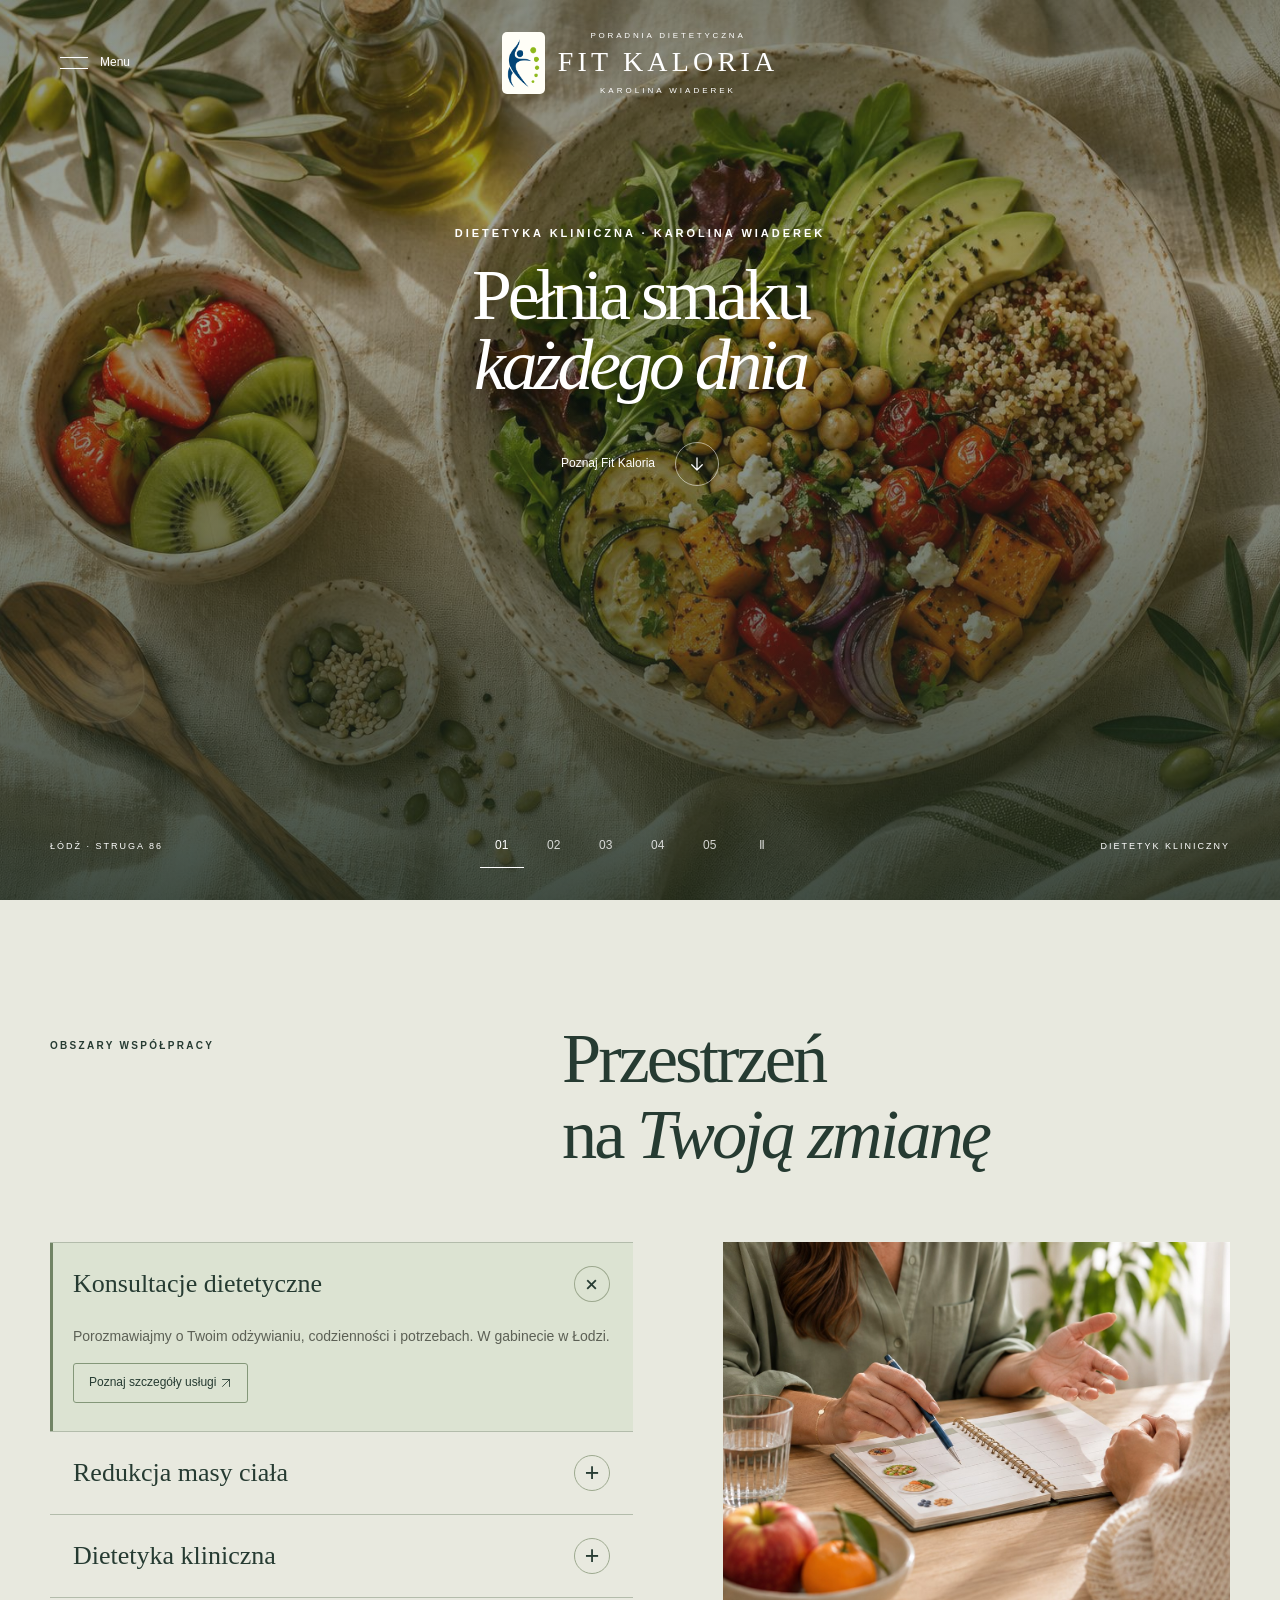
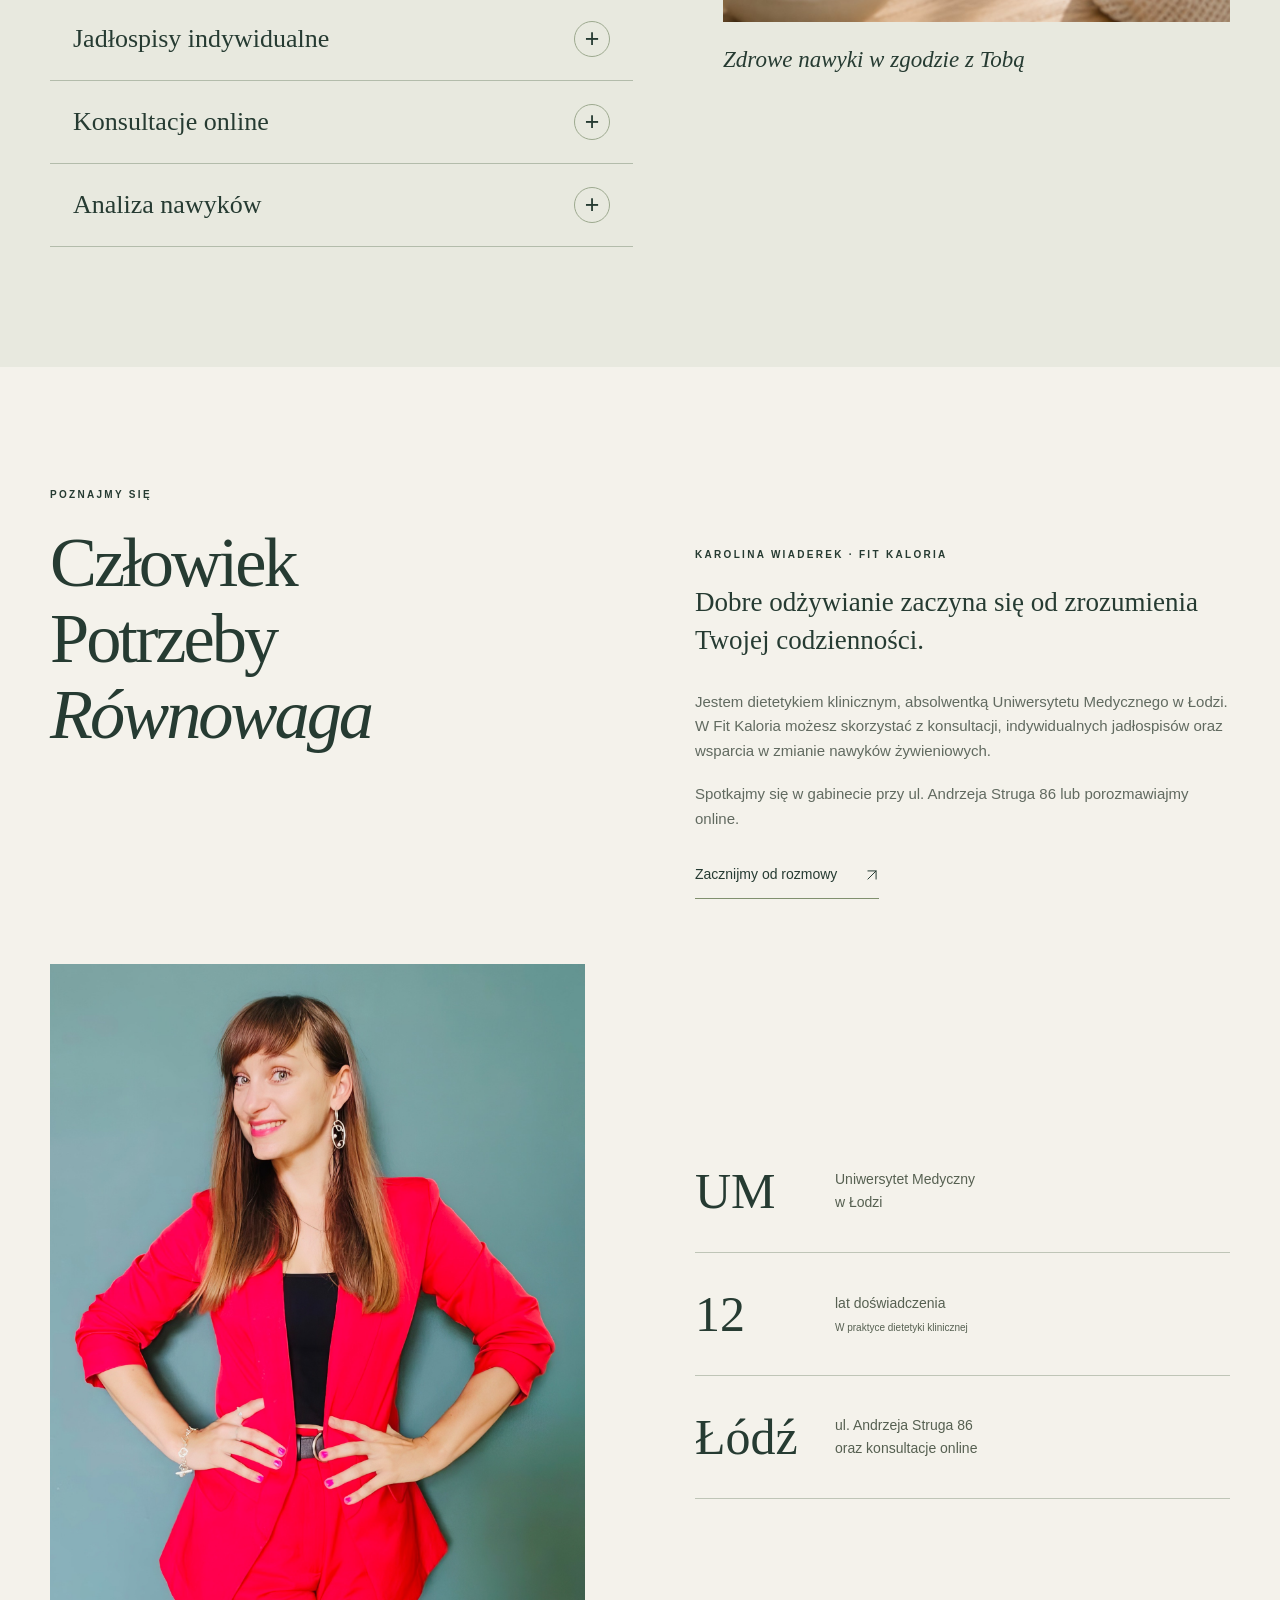
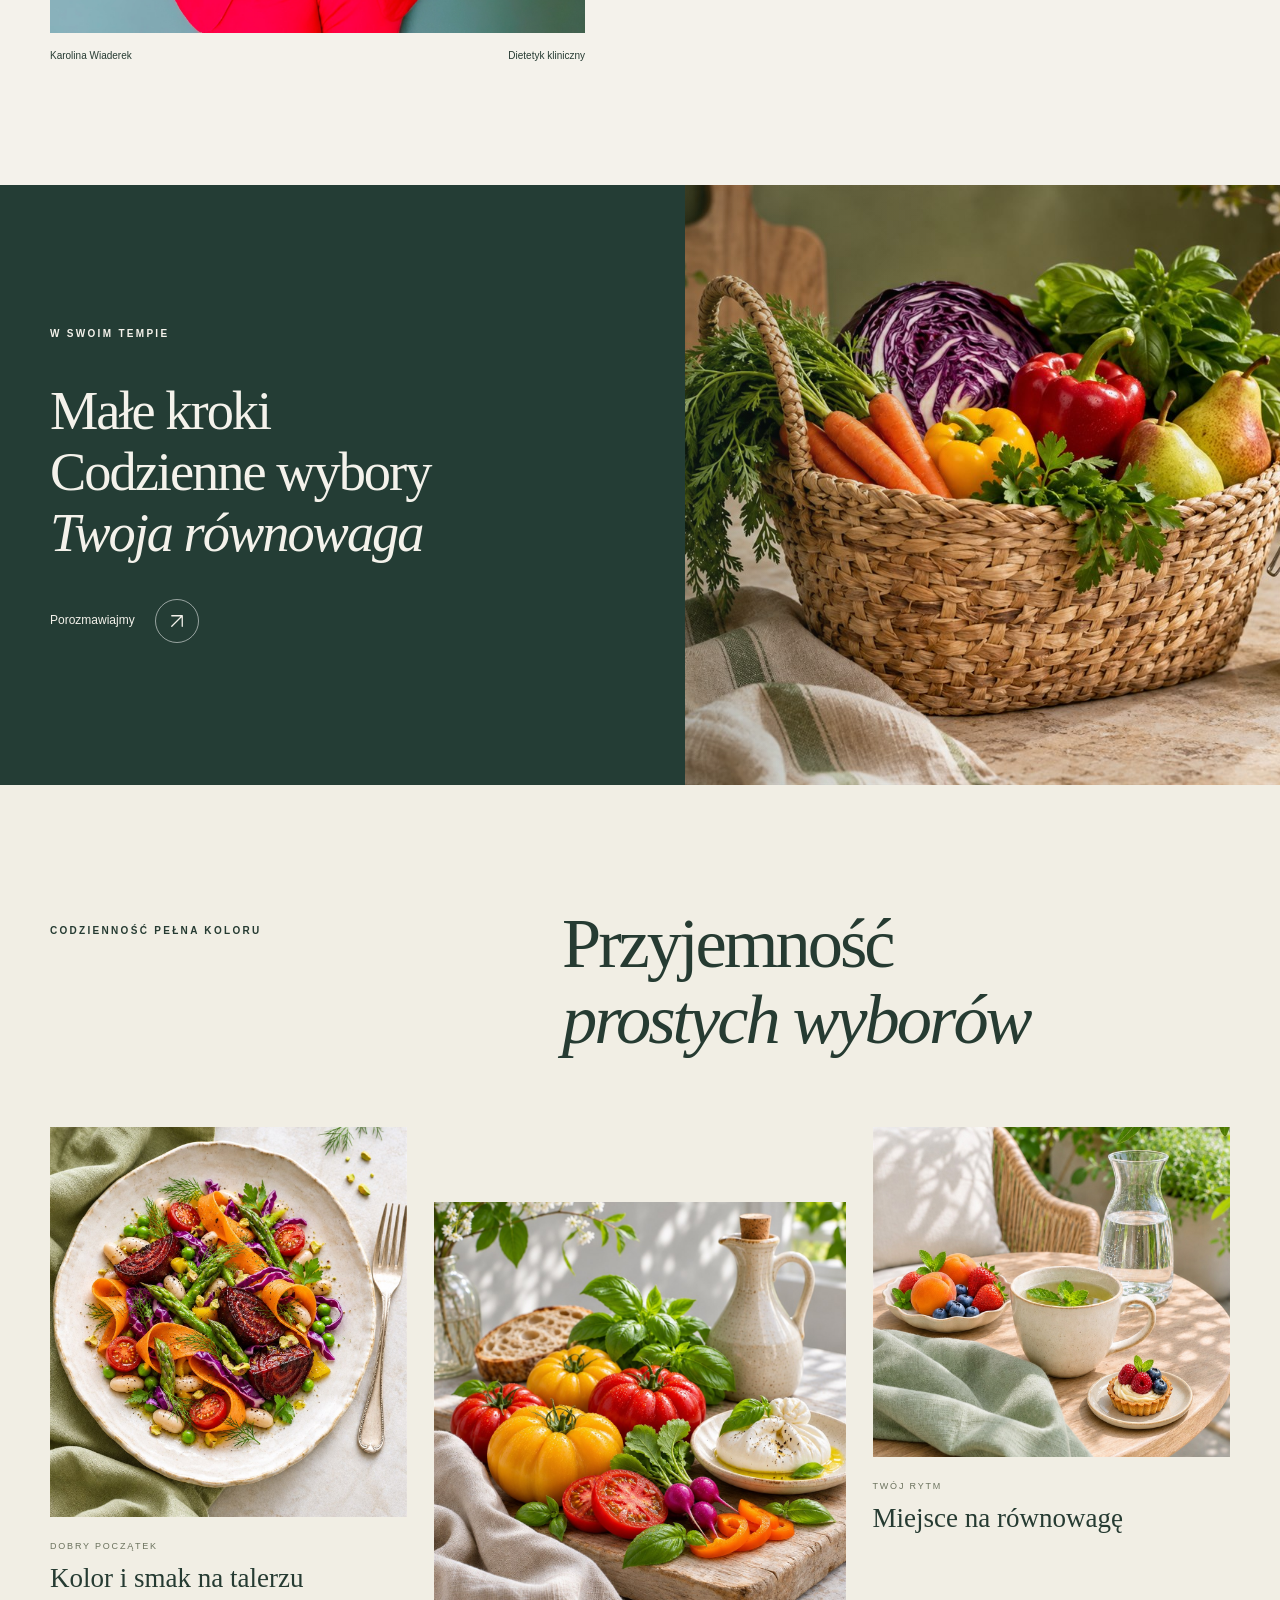
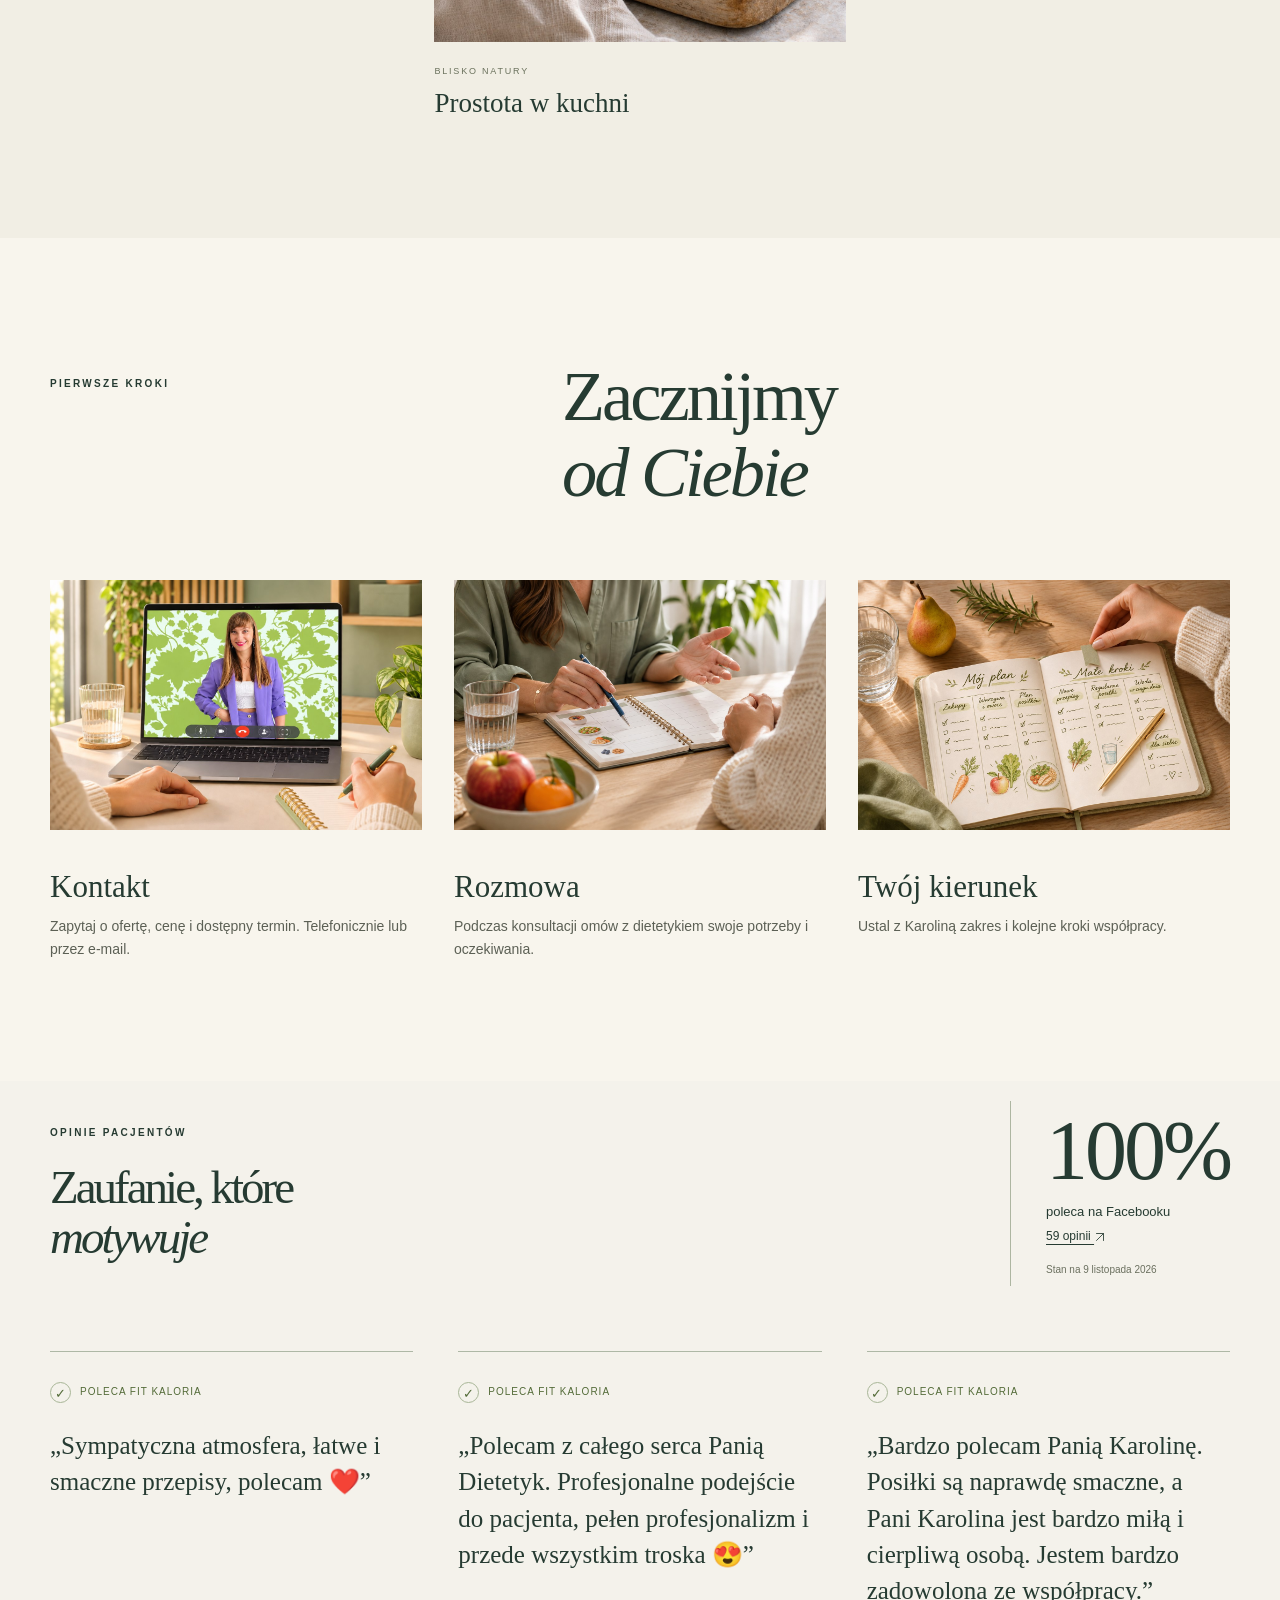
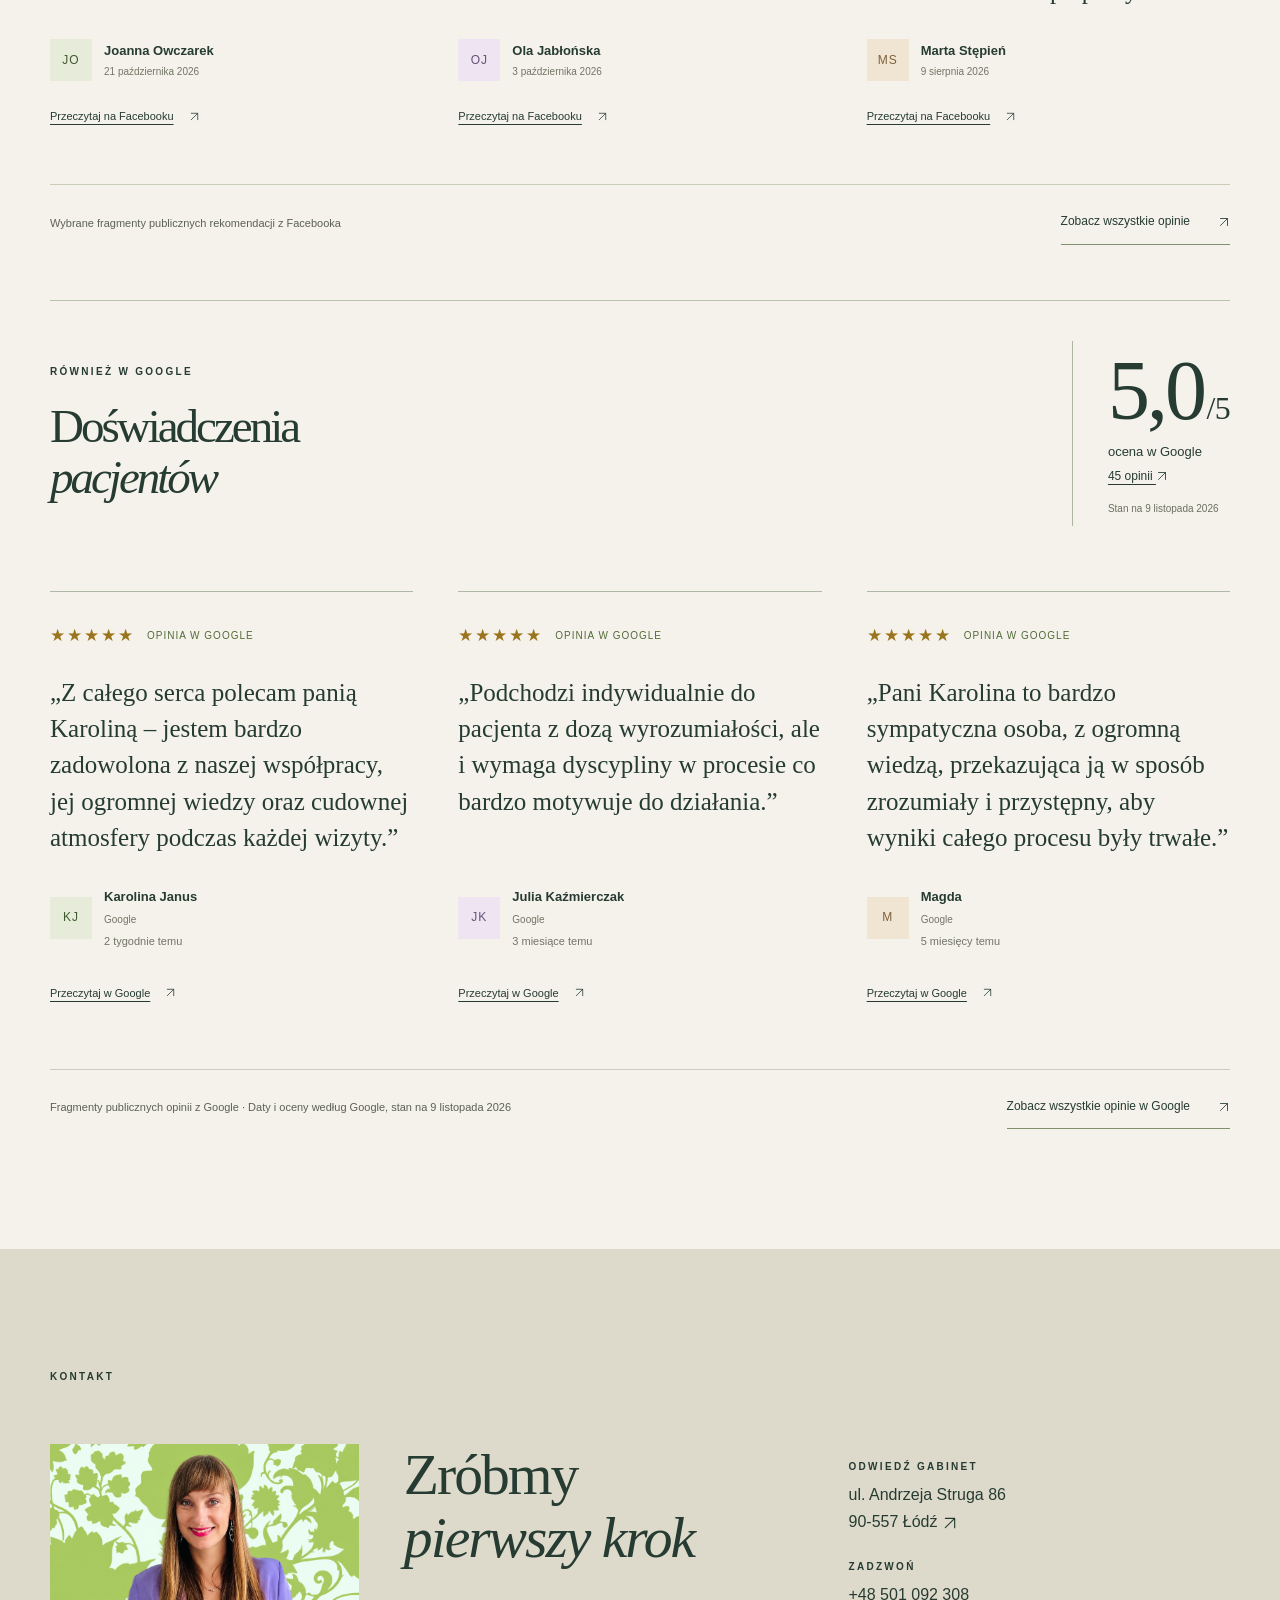
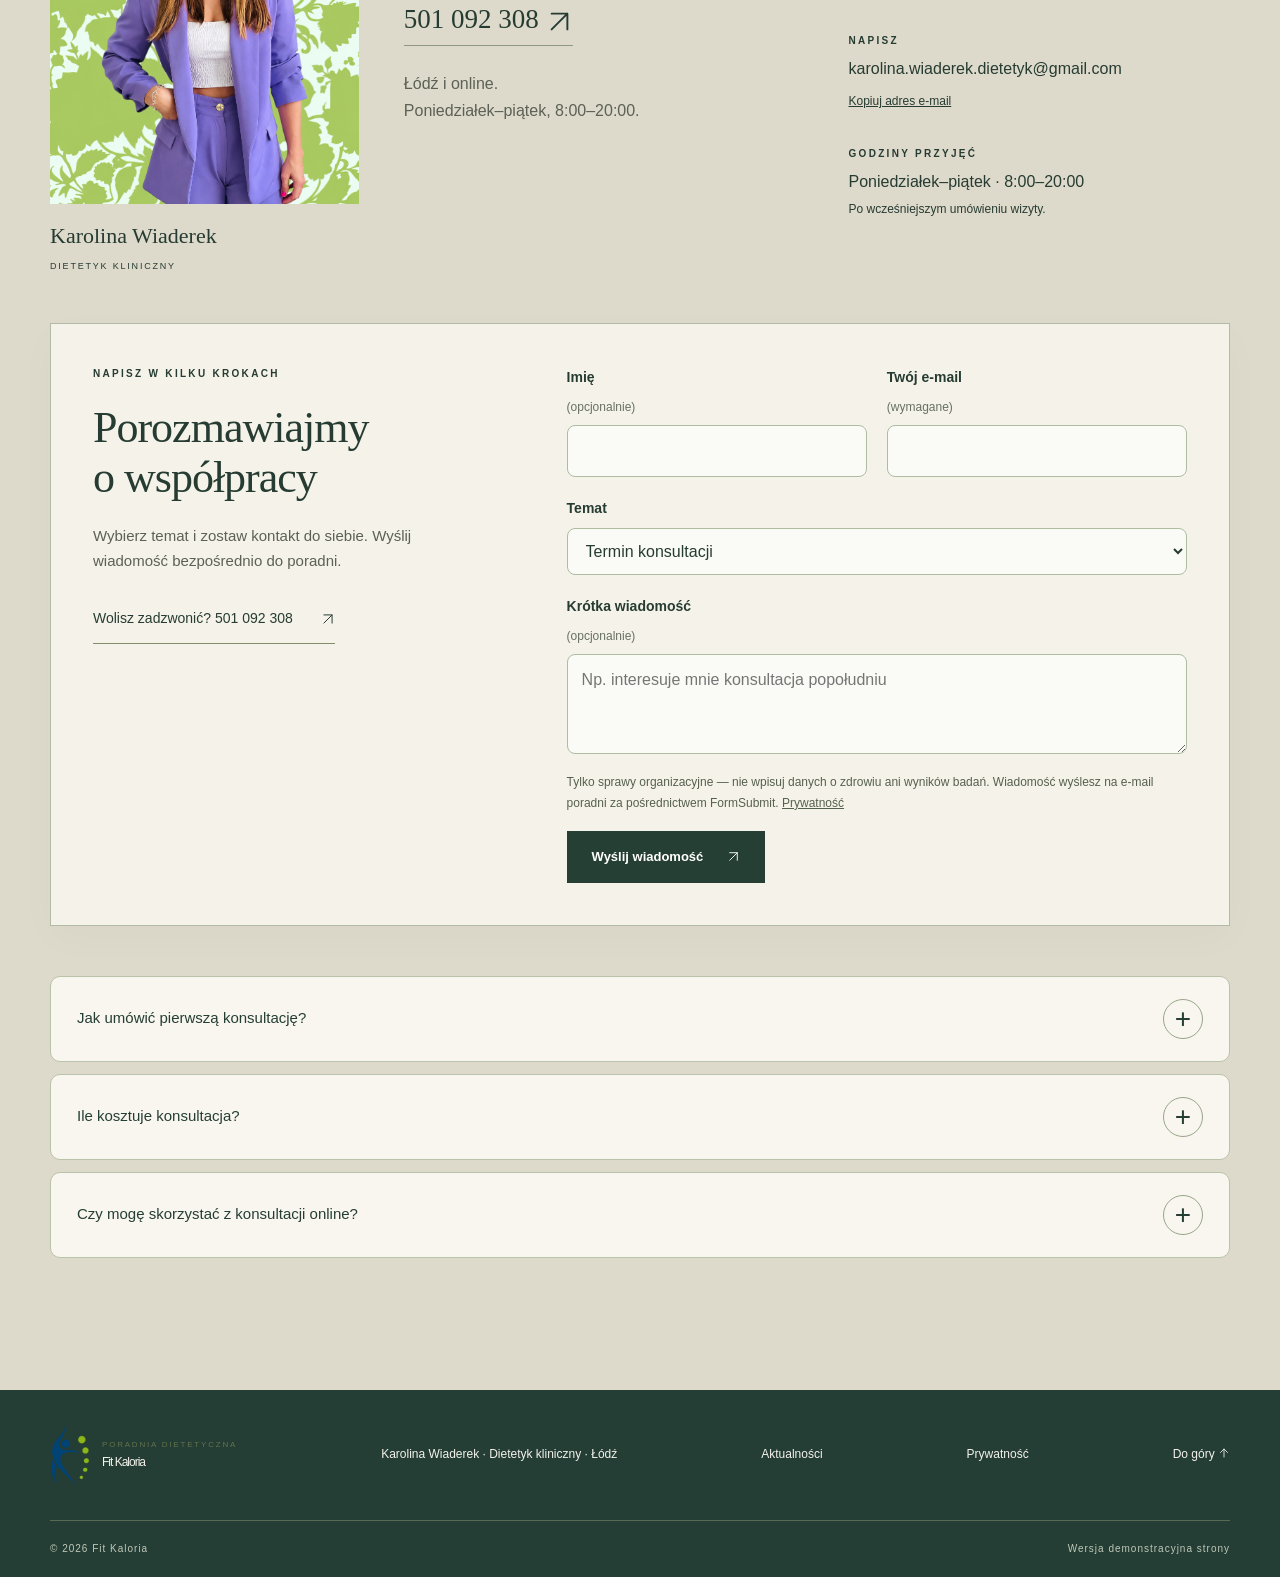
==== index.html @ 75a8dac4 "Refine gallery caption to Kolor i smak na talerzu" ====
<!doctype html><html lang="pl"><head><meta charset="utf-8"><meta name="viewport" content="width=device-width,initial-scale=1"><meta name="theme-color" content="#243d35"><title>Fit Kaloria — Karolina Wiaderek | Dietetyk kliniczny Łódź</title><meta name="description" content="Fit Kaloria, Karolina Wiaderek — dietetyk kliniczny w Łodzi. Konsultacje, indywidualne jadłospisy i wsparcie żywieniowe. Struga 86. Tel. 501 092 308."><link rel="canonical" href="https://gipsdrill.github.io/fit-kaloria-editorial-premium/"><link rel="icon" href="favicon.ico?v=20" sizes="any"><link rel="icon" type="image/png" sizes="32x32" href="favicon-32.png?v=20"><link rel="icon" type="image/svg+xml" href="favicon.svg?v=20"><link rel="apple-touch-icon" sizes="180x180" href="apple-touch-icon.png?v=20"><link rel="stylesheet" href="style.css?v=33"><script src="app.js?v=25" defer></script><script type="application/ld+json">{"@context":"https://schema.org","@type":"LocalBusiness","name":"Fit Kaloria — Karolina Wiaderek","description":"Poradnia dietetyczna. Dietetyk kliniczny w Łodzi.","url":"https://gipsdrill.github.io/fit-kaloria-editorial-premium/","telephone":"+48 501 092 308","email":"karolina.wiaderek.dietetyk@gmail.com","address":{"@type":"PostalAddress","streetAddress":"ul. Andrzeja Struga 86","postalCode":"90-557","addressLocality":"Łódź","addressCountry":"PL"},"openingHours":["Mo-Fr 08:00-20:00"],"image":"https://gipsdrill.github.io/fit-kaloria-editorial-premium/karolina-purple.jpg","@id":"https://gipsdrill.github.io/fit-kaloria-editorial-premium/#poradnia","hasMap":"https://www.google.com/maps/place/Mgr+dietetyk+Karolina+Wiaderek+Poradnia+%22Fit+Kaloria%22/@51.7617247,19.4341873,17z/data=!3m1!4b1!4m5!3m4!1s0x471a35250b10f0a1:0xd8a62a814ab3b971!8m2!3d51.7617247!4d19.4341873","sameAs":["https://www.google.com/maps/place/Mgr+dietetyk+Karolina+Wiaderek+Poradnia+%22Fit+Kaloria%22/@51.7617247,19.4341873,17z/data=!3m1!4b1!4m5!3m4!1s0x471a35250b10f0a1:0xd8a62a814ab3b971!8m2!3d51.7617247!4d19.4341873","https://www.facebook.com/profile.php?id=100089357919979"],"geo":{"@type":"GeoCoordinates","latitude":51.7617247,"longitude":19.4341873},"areaServed":{"@type":"City","name":"Łódź"},"hasOfferCatalog":{"@type":"OfferCatalog","name":"Oferta Fit Kaloria","itemListElement":[{"@type":"Offer","itemOffered":{"@type":"Service","name":"Konsultacje dietetyczne","url":"https://gipsdrill.github.io/fit-kaloria-editorial-premium/konsultacje-dietetyczne.html"}},{"@type":"Offer","itemOffered":{"@type":"Service","name":"Redukcja masy ciała","url":"https://gipsdrill.github.io/fit-kaloria-editorial-premium/redukcja-masy-ciala.html"}},{"@type":"Offer","itemOffered":{"@type":"Service","name":"Dietetyka kliniczna","url":"https://gipsdrill.github.io/fit-kaloria-editorial-premium/dietetyka-kliniczna.html"}},{"@type":"Offer","itemOffered":{"@type":"Service","name":"Jadłospisy indywidualne","url":"https://gipsdrill.github.io/fit-kaloria-editorial-premium/jadlospisy-indywidualne.html"}},{"@type":"Offer","itemOffered":{"@type":"Service","name":"Konsultacje online","url":"https://gipsdrill.github.io/fit-kaloria-editorial-premium/konsultacje-online.html"}},{"@type":"Offer","itemOffered":{"@type":"Service","name":"Analiza nawyków","url":"https://gipsdrill.github.io/fit-kaloria-editorial-premium/analiza-nawykow.html"}}]}}</script><meta property="og:type" content="website"><meta property="og:locale" content="pl_PL"><meta property="og:site_name" content="Fit Kaloria — Poradnia Dietetyczna"><meta property="og:title" content="Fit Kaloria — Karolina Wiaderek | Dietetyk Łódź"><meta property="og:description" content="Odżywianie dopasowane do Ciebie. Konsultacje dietetyczne, indywidualne jadłospisy i wsparcie w zmianie nawyków. Łódź, ul. Struga 86."><meta property="og:url" content="https://gipsdrill.github.io/fit-kaloria-editorial-premium/"><meta property="og:image" content="https://gipsdrill.github.io/fit-kaloria-editorial-premium/fit-kaloria-social-v21.jpg"><meta property="og:image:secure_url" content="https://gipsdrill.github.io/fit-kaloria-editorial-premium/fit-kaloria-social-v21.jpg"><meta property="og:image:type" content="image/jpeg"><meta property="og:image:width" content="1200"><meta property="og:image:height" content="630"><meta property="og:image:alt" content="Fit Kaloria — odżywianie w Twoim rytmie. Kolorowe warzywa przygotowywane w kuchni."><meta name="twitter:card" content="summary_large_image"><meta name="twitter:title" content="Fit Kaloria — Karolina Wiaderek | Dietetyk Łódź"><meta name="twitter:description" content="Odżywianie dopasowane do Ciebie. Konsultacje dietetyczne, indywidualne jadłospisy i wsparcie w zmianie nawyków. Łódź, ul. Struga 86."><meta name="twitter:image" content="https://gipsdrill.github.io/fit-kaloria-editorial-premium/fit-kaloria-social-v21.jpg"><meta name="twitter:image:alt" content="Fit Kaloria — odżywianie w Twoim rytmie. Kolorowe warzywa przygotowywane w kuchni."></head><body class="editorial" id="top"><a href="#main" class="skip-link">Przejdź do treści</a><header class="editorial-header" id="start"><button class="menu-toggle" aria-expanded="false" aria-controls="editorial-menu"><span class="menu-lines" aria-hidden="true"></span>Menu</button><a class="editorial-logo" href="#top" aria-label="Fit Kaloria — początek strony"><img class="brand-mark" src="logo-fit-kaloria.png" alt="" aria-hidden="true" width="213" height="320"><div><small class="brand-descriptor">PORADNIA DIETETYCZNA</small>FIT KALORIA<span>KAROLINA WIADEREK</span></div></a></header><div class="menu-backdrop" hidden></div><nav id="editorial-menu" class="editorial-menu" aria-label="Nawigacja główna" hidden><img class="brand-mark" src="logo-fit-kaloria.png" alt="" aria-hidden="true" width="213" height="320"><span class="eyebrow">FIT KALORIA · ŁÓDŹ</span><a href="#oferta">Oferta</a><a href="#o-mnie">O mnie</a><a href="#proces">Współpraca</a><a href="#opinie">Opinie</a><a href="aktualnosci.html">Aktualności</a><a href="#kontakt">Kontakt</a><div class="menu-contact"><a href="tel:+48501092308">+48 501 092 308</a><a href="mailto:karolina.wiaderek.dietetyk@gmail.com">karolina.wiaderek.dietetyk@gmail.com</a></div></nav><main id="main"><section class="editorial-hero"><div class="hero-slides"><div class="hero-slide active" data-title="Pełnia smaku" data-accent="każdego dnia" style="--slide-background:url('food.jpg')" aria-hidden="false"><div class="hero-photo-window"><img src="food.jpg" width="1536" height="1024" alt="Kolorowy posiłek ze świeżych produktów" fetchpriority="high"></div></div><div class="hero-slide" data-title="Proste składniki" data-accent="dobre nawyki" style="--slide-background:url('preparation-young.jpg')" aria-hidden="true"><div class="hero-photo-window"><img src="preparation-young.jpg" width="1536" height="1024" alt="Przygotowywanie warzyw w kuchni" decoding="async" fetchpriority="low"></div></div><div class="hero-slide portrait-slide" data-title="Twoje potrzeby" data-accent="w centrum uwagi" style="--slide-background:url('karolina-purple.jpg')" aria-hidden="true"><div class="hero-photo-window"><img src="karolina-purple.jpg" width="2048" height="2048" alt="Karolina Wiaderek w fioletowym garniturze" decoding="async" fetchpriority="low"></div></div><div class="hero-slide" data-title="Dobry plan" data-accent="w Twoim rytmie" style="--slide-background:url('desk.jpg')" aria-hidden="true"><div class="hero-photo-window"><img src="desk.jpg" width="1536" height="1024" alt="Notatnik i posiłek na jasnym stole" decoding="async" fetchpriority="low"></div></div><div class="hero-slide portrait-slide" data-title="Zacznijmy" data-accent="od rozmowy" style="--slide-background:url('karolina-red.jpg')" aria-hidden="true"><div class="hero-photo-window"><img src="karolina-red.jpg" width="2048" height="2048" alt="Karolina Wiaderek w czerwonej marynarce" decoding="async" fetchpriority="low"></div></div></div><div class="editorial-hero-content"><span class="eyebrow">DIETETYKA KLINICZNA · KAROLINA WIADEREK</span><h1 class="slide-heading"><span data-slide-title>Pełnia smaku</span><em data-slide-accent>każdego dnia</em></h1><a class="round-link" href="#o-mnie">Poznaj Fit Kaloria <span class="link-arrow"><svg class="ui-arrow" viewBox="0 0 24 24" width="24" height="24" aria-hidden="true" focusable="false"><path d="M12 4v16m-7-7 7 7 7-7"/></svg></span></a></div><div class="hero-bottom"><span>ŁÓDŹ · STRUGA 86</span><div class="slide-controls" role="group" aria-label="Wybierz zdjęcie w pokazie"><button data-slide="0" aria-label="Pokaż zdjęcie żywności" aria-pressed="true">01</button><button data-slide="1" aria-label="Pokaż zdjęcie przygotowywania posiłku" aria-pressed="false">02</button><button data-slide="2" aria-label="Pokaż zdjęcie Karoliny w fioletowym garniturze" aria-pressed="false">03</button><button data-slide="3" aria-label="Pokaż zdjęcie stołu z sałatką i notesem" aria-pressed="false">04</button><button data-slide="4" aria-label="Pokaż zdjęcie Karoliny w czerwonej marynarce" aria-pressed="false">05</button><button class="pause-slides" aria-label="Zatrzymaj pokaz zdjęć">Ⅱ</button></div><span>DIETETYK KLINICZNY</span></div></section><section id="oferta" class="editorial-offer section"><div class="container"><div class="section-heading reveal"><span class="eyebrow">OBSZARY WSPÓŁPRACY</span><h2>Przestrzeń<br>na <em>Twoją zmianę</em></h2></div><div class="offer-layout"><div class="service-list"><details name="fit-kaloria-services" class="service-row reveal" data-service="0" open><summary><h3>Konsultacje dietetyczne</h3><span class="row-plus" aria-hidden="true">+</span></summary><div class="row-body"><p>Porozmawiajmy o Twoim odżywianiu, codzienności i potrzebach. W gabinecie w Łodzi.</p><a href="konsultacje-dietetyczne.html">Poznaj szczegóły usługi <span class="link-arrow" aria-hidden="true"><svg class="ui-arrow" viewBox="0 0 24 24" width="24" height="24" aria-hidden="true" focusable="false"><path d="M5 19 19 5M5 5h14v14"/></svg></span></a><img class="service-mobile-photo" src="consultation-premium.jpg" alt="Ilustracja konsultacji dietetycznej i wspólnego omawiania nawyków" width="1400" height="933" loading="lazy" data-portrait="false"></div></details><details name="fit-kaloria-services" class="service-row reveal" data-service="1" ><summary><h3>Redukcja masy ciała</h3><span class="row-plus" aria-hidden="true">+</span></summary><div class="row-body"><p>Indywidualne podejście do zmiany nawyków i pracy nad masą ciała.</p><a href="redukcja-masy-ciala.html">Poznaj szczegóły usługi <span class="link-arrow" aria-hidden="true"><svg class="ui-arrow" viewBox="0 0 24 24" width="24" height="24" aria-hidden="true" focusable="false"><path d="M5 19 19 5M5 5h14v14"/></svg></span></a><img class="service-mobile-photo" src="weight.jpg" alt="Jabłko, miarka i waga — ilustracja redukcji masy ciała" width="1200" height="800" loading="lazy" data-portrait="false"></div></details><details name="fit-kaloria-services" class="service-row reveal" data-service="2" ><summary><h3>Dietetyka kliniczna</h3><span class="row-plus" aria-hidden="true">+</span></summary><div class="row-body"><p>Wsparcie żywieniowe uwzględniające Twoją sytuację zdrowotną.</p><a href="dietetyka-kliniczna.html">Poznaj szczegóły usługi <span class="link-arrow" aria-hidden="true"><svg class="ui-arrow" viewBox="0 0 24 24" width="24" height="24" aria-hidden="true" focusable="false"><path d="M5 19 19 5M5 5h14v14"/></svg></span></a><img class="service-mobile-photo" src="clinical-premium.jpg" alt="Ilustracja analizy żywieniowej z wykresami i świeżymi produktami" width="1400" height="933" loading="lazy" data-portrait="false"></div></details><details name="fit-kaloria-services" class="service-row reveal" data-service="3" ><summary><h3>Jadłospisy indywidualne</h3><span class="row-plus" aria-hidden="true">+</span></summary><div class="row-body"><p>Plan odżywiania dopasowany do Twoich preferencji i rytmu dnia.</p><a href="jadlospisy-indywidualne.html">Poznaj szczegóły usługi <span class="link-arrow" aria-hidden="true"><svg class="ui-arrow" viewBox="0 0 24 24" width="24" height="24" aria-hidden="true" focusable="false"><path d="M5 19 19 5M5 5h14v14"/></svg></span></a><img class="service-mobile-photo" src="mealplan.jpg" alt="Przykładowe kompozycje posiłków w szklanych pojemnikach" width="1200" height="800" loading="lazy" data-portrait="false"></div></details><details name="fit-kaloria-services" class="service-row reveal" data-service="4" ><summary><h3>Konsultacje online</h3><span class="row-plus" aria-hidden="true">+</span></summary><div class="row-body"><p>Kontakt z dietetykiem także wtedy, gdy nie możesz odwiedzić gabinetu.</p><a href="konsultacje-online.html">Poznaj szczegóły usługi <span class="link-arrow" aria-hidden="true"><svg class="ui-arrow" viewBox="0 0 24 24" width="24" height="24" aria-hidden="true" focusable="false"><path d="M5 19 19 5M5 5h14v14"/></svg></span></a><img class="service-mobile-photo" src="online-purple.jpg" alt="Ilustracja konsultacji online z portretem Karoliny w fioletowym garniturze" width="1200" height="800" loading="lazy" data-portrait="false"></div></details><details name="fit-kaloria-services" class="service-row reveal" data-service="5" ><summary><h3>Analiza nawyków</h3><span class="row-plus" aria-hidden="true">+</span></summary><div class="row-body"><p>Przyjrzyjmy się codziennym wyborom i możliwościom zmiany.</p><a href="analiza-nawykow.html">Poznaj szczegóły usługi <span class="link-arrow" aria-hidden="true"><svg class="ui-arrow" viewBox="0 0 24 24" width="24" height="24" aria-hidden="true" focusable="false"><path d="M5 19 19 5M5 5h14v14"/></svg></span></a><img class="service-mobile-photo" src="habits-tracker.jpg" alt="Dzienniczek obserwacji nawyków: woda, posiłki i warzywa" width="1200" height="800" loading="lazy" data-portrait="false"></div></details></div><div class="offer-image reveal"><img id="service-preview" src="consultation-premium.jpg" width="1400" height="933" loading="lazy" alt="Ilustracja konsultacji dietetycznej i wspólnego omawiania nawyków" data-portrait="false"><span>Zdrowe nawyki w zgodzie z Tobą</span></div></div></div></section><section id="o-mnie" class="editorial-intro section"><div class="container"><div class="editorial-title reveal"><span class="eyebrow">POZNAJMY SIĘ</span><h2>Człowiek<br>Potrzeby<br><em>Równowaga</em></h2></div><div class="intro-copy reveal"><span class="eyebrow">KAROLINA WIADEREK · FIT KALORIA</span><p class="lead">Dobre odżywianie zaczyna się od zrozumienia Twojej codzienności.</p><p>Jestem dietetykiem klinicznym, absolwentką Uniwersytetu Medycznego w Łodzi. W Fit Kaloria możesz skorzystać z konsultacji, indywidualnych jadłospisów oraz wsparcia w zmianie nawyków żywieniowych.</p><p>Spotkajmy się w gabinecie przy ul. Andrzeja Struga 86 lub porozmawiajmy online.</p><a class="text-link" href="#kontakt">Zacznijmy od rozmowy <span class="link-arrow"><svg class="ui-arrow" viewBox="0 0 24 24" width="24" height="24" aria-hidden="true" focusable="false"><path d="M5 19 19 5M5 5h14v14"/></svg></span></a></div><div class="editorial-portrait reveal"><img src="karolina-red.jpg" width="2048" height="2048" loading="lazy" alt="Portret Karoliny Wiaderek w czerwonej marynarce"><div class="portrait-caption"><span>Karolina Wiaderek</span><span>Dietetyk kliniczny</span></div></div><div class="credentials reveal"><div><strong>UM</strong><p>Uniwersytet Medyczny<br>w Łodzi</p></div><div><strong>12</strong><p>lat doświadczenia<small>W praktyce dietetyki klinicznej</small></p></div><div><strong>Łódź</strong><p>ul. Andrzeja Struga 86<br>oraz konsultacje online</p></div></div></div></section><section class="statement section"><div class="container reveal"><span class="eyebrow">W SWOIM TEMPIE</span><p>Małe kroki<br>Codzienne wybory<br><em>Twoja równowaga</em></p><a class="round-link" href="#kontakt">Porozmawiajmy <span class="link-arrow"><svg class="ui-arrow" viewBox="0 0 24 24" width="24" height="24" aria-hidden="true" focusable="false"><path d="M5 19 19 5M5 5h14v14"/></svg></span></a></div><figure class="statement-photo"><img src="market.jpg" width="1200" height="800" loading="lazy" alt="Koszyk świeżych warzyw, gruszek i ziół"></figure></section><section class="visual-journal section" aria-labelledby="daily-title"><div class="container"><div class="section-heading reveal"><span class="eyebrow">CODZIENNOŚĆ PEŁNA KOLORU</span><h2 id="daily-title">Przyjemność<br><em>prostych wyborów</em></h2></div><div class="journal-grid"><figure class="journal-card breakfast-card reveal"><div class="journal-photo"><img src="gallery-plate-color.jpg" width="1120" height="1400" loading="lazy" alt="Kolorowy talerz z burakiem, pomidorami, fioletową kapustą, marchewką i zielonym groszkiem"></div><figcaption><span>DOBRY POCZĄTEK</span><h3>Kolor i smak na talerzu</h3></figcaption></figure><figure class="journal-card preparation-card reveal"><div class="journal-photo"><img src="gallery-kitchen-color.jpg" width="1120" height="1400" loading="lazy" alt="Czerwone i żółte pomidory, fioletowe rzodkiewki, papryka, bazylia i burrata"></div><figcaption><span>BLISKO NATURY</span><h3>Prostota w kuchni</h3></figcaption></figure><figure class="journal-card desk-card reveal"><div class="journal-photo"><img src="gallery-balance-dessert-v1.jpg" width="1122" height="1402" loading="lazy" alt="Słoneczny taras z naparem miętowym, świeżymi owocami i tartaletką z kremem, malinami i borówkami"></div><figcaption><span>TWÓJ RYTM</span><h3>Miejsce na równowagę</h3></figcaption></figure></div></div></section><section id="proces" class="editorial-process section"><div class="container"><div class="section-heading reveal"><span class="eyebrow">PIERWSZE KROKI</span><h2>Zacznijmy<br><em>od Ciebie</em></h2></div><div class="process-grid"><article class="reveal"><div class="process-photo"><img src="online-purple.jpg" width="1200" height="800" loading="lazy" alt="Ilustracja kontaktu online z Karoliną Wiaderek"></div><h3>Kontakt</h3><p>Zapytaj o ofertę, cenę i dostępny termin. Telefonicznie lub przez e-mail.</p></article><article class="reveal"><div class="process-photo"><img src="consultation-premium.jpg" width="1200" height="800" loading="lazy" alt="Rozmowa o codziennym odżywianiu przy wspólnym stole — fotografia ilustracyjna"></div><h3>Rozmowa</h3><p>Podczas konsultacji omów z dietetykiem swoje potrzeby i oczekiwania.</p></article><article class="reveal"><div class="process-photo"><img src="process-direction-filled.jpg" width="1400" height="933" loading="lazy" alt="Planer z notatkami o posiłkach, zaznaczeniami i rysunkami produktów"></div><h3>Twój kierunek</h3><p>Ustal z Karoliną zakres i kolejne kroki współpracy.</p></article></div></div></section><section id="opinie" class="opinions section" aria-labelledby="opinions-title"><div class="container"><div class="reviews-heading reveal"><div><span class="eyebrow">OPINIE PACJENTÓW</span><h2 id="opinions-title">Zaufanie, które<br><em>motywuje</em></h2></div><div class="reviews-rating"><a href="https://www.facebook.com/profile.php?id=100089357919979&amp;sk=reviews" target="_blank" rel="noopener noreferrer" aria-label="100 procent poleca, 59 opinii — zobacz rekomendacje na Facebooku"><strong>100%</strong><span>poleca na Facebooku</span><span class="reviews-count">59 opinii <span class="link-arrow" aria-hidden="true"><svg class="ui-arrow" viewBox="0 0 24 24" width="24" height="24" aria-hidden="true" focusable="false"><path d="M5 19 19 5M5 5h14v14"/></svg></span></span></a><small>Stan na 9 listopada 2026</small></div></div><div class="reviews-grid"><figure class="review-card reveal"><div class="review-recommends"><span aria-hidden="true">✓</span> Poleca Fit Kaloria</div><blockquote cite="https://www.facebook.com/joanna.owczarek.14/posts/pfbid02WuuSQ4c2e4C1T7g9t3X2cMjEcWPpSVGaVyHeqSx7U6V78qfizSyQPWGCchpttrAsl"><p>„Sympatyczna atmosfera, łatwe i smaczne przepisy, polecam ❤️”</p></blockquote><figcaption><span class="review-initials" aria-hidden="true">JO</span><div><span class="review-name">Joanna Owczarek</span><time datetime="2026-10-21">21 października 2026</time></div></figcaption><a class="review-source" href="https://www.facebook.com/joanna.owczarek.14/posts/pfbid02WuuSQ4c2e4C1T7g9t3X2cMjEcWPpSVGaVyHeqSx7U6V78qfizSyQPWGCchpttrAsl" target="_blank" rel="noopener noreferrer" aria-label="Przeczytaj pełną opinię Joanna Owczarek na Facebooku">Przeczytaj na Facebooku <span class="link-arrow" aria-hidden="true"><svg class="ui-arrow" viewBox="0 0 24 24" width="24" height="24" aria-hidden="true" focusable="false"><path d="M5 19 19 5M5 5h14v14"/></svg></span></a></figure><figure class="review-card reveal"><div class="review-recommends"><span aria-hidden="true">✓</span> Poleca Fit Kaloria</div><blockquote cite="https://www.facebook.com/ola.boruszewska.9/posts/pfbid02fcZiLbEadskgMvyeNUvij6CbBAMWwHtJXq2Giww8P4EMPZJq7A9AGcSLjbbgANdMl"><p>„Polecam z całego serca Panią Dietetyk. Profesjonalne podejście do pacjenta, pełen profesjonalizm i przede wszystkim troska 😍”</p></blockquote><figcaption><span class="review-initials" aria-hidden="true">OJ</span><div><span class="review-name">Ola Jabłońska</span><time datetime="2026-10-03">3 października 2026</time></div></figcaption><a class="review-source" href="https://www.facebook.com/ola.boruszewska.9/posts/pfbid02fcZiLbEadskgMvyeNUvij6CbBAMWwHtJXq2Giww8P4EMPZJq7A9AGcSLjbbgANdMl" target="_blank" rel="noopener noreferrer" aria-label="Przeczytaj pełną opinię Ola Jabłońska na Facebooku">Przeczytaj na Facebooku <span class="link-arrow" aria-hidden="true"><svg class="ui-arrow" viewBox="0 0 24 24" width="24" height="24" aria-hidden="true" focusable="false"><path d="M5 19 19 5M5 5h14v14"/></svg></span></a></figure><figure class="review-card reveal"><div class="review-recommends"><span aria-hidden="true">✓</span> Poleca Fit Kaloria</div><blockquote cite="https://www.facebook.com/permalink.php?story_fbid=pfbid027wYNBWqaXnH6uTH15udUowrWkuy9GqmeiU2VArmY7yCeMm7dGDjGRLqKdkiLvN6Pl&amp;id=100013738157498"><p>„Bardzo polecam Panią Karolinę. Posiłki są naprawdę smaczne, a Pani Karolina jest bardzo miłą i cierpliwą osobą. Jestem bardzo zadowolona ze współpracy.”</p></blockquote><figcaption><span class="review-initials" aria-hidden="true">MS</span><div><span class="review-name">Marta Stępień</span><time datetime="2026-08-09">9 sierpnia 2026</time></div></figcaption><a class="review-source" href="https://www.facebook.com/permalink.php?story_fbid=pfbid027wYNBWqaXnH6uTH15udUowrWkuy9GqmeiU2VArmY7yCeMm7dGDjGRLqKdkiLvN6Pl&amp;id=100013738157498" target="_blank" rel="noopener noreferrer" aria-label="Przeczytaj pełną opinię Marta Stępień na Facebooku">Przeczytaj na Facebooku <span class="link-arrow" aria-hidden="true"><svg class="ui-arrow" viewBox="0 0 24 24" width="24" height="24" aria-hidden="true" focusable="false"><path d="M5 19 19 5M5 5h14v14"/></svg></span></a></figure></div><div class="reviews-footnote"><p>Wybrane fragmenty publicznych rekomendacji z Facebooka</p><a class="text-link" href="https://www.facebook.com/profile.php?id=100089357919979&amp;sk=reviews" target="_blank" rel="noopener noreferrer">Zobacz wszystkie opinie <span class="link-arrow" aria-hidden="true"><svg class="ui-arrow" viewBox="0 0 24 24" width="24" height="24" aria-hidden="true" focusable="false"><path d="M5 19 19 5M5 5h14v14"/></svg></span></a></div><div class="google-reviews"><div class="reviews-heading google-reviews-heading reveal"><div><span class="eyebrow">RÓWNIEŻ W GOOGLE</span><h2 id="google-opinions-title">Doświadczenia<br><em>pacjentów</em></h2></div><div class="reviews-rating google-reviews-rating"><a href="https://www.google.com/maps/place/Mgr+dietetyk+Karolina+Wiaderek+Poradnia+%22Fit+Kaloria%22/@51.7617247,19.4341873,17z/data=!3m1!4b1!4m5!3m4!1s0x471a35250b10f0a1:0xd8a62a814ab3b971!8m2!3d51.7617247!4d19.4341873" target="_blank" rel="noopener noreferrer" aria-label="Ocena 5,0 na 5, 45 opinii — zobacz opinie w Google"><strong>5,0<span class="rating-denominator">/5</span></strong><span>ocena w Google</span><span class="reviews-count">45 opinii <span class="link-arrow" aria-hidden="true"><svg class="ui-arrow" viewBox="0 0 24 24" width="24" height="24" aria-hidden="true" focusable="false"><path d="M5 19 19 5M5 5h14v14"/></svg></span></span></a><small>Stan na 9 listopada 2026</small></div></div><div class="reviews-grid google-reviews-grid"><figure class="review-card google-review-card reveal"><div class="review-recommends"><span class="google-stars" aria-label="Ocena 5 na 5">★★★★★</span><span class="google-label">Opinia w Google</span></div><blockquote cite="https://www.google.com/maps/contrib/102155759133729862089/reviews?hl=pl"><p>„Z całego serca polecam panią Karoliną – jestem bardzo zadowolona z naszej współpracy, jej ogromnej wiedzy oraz cudownej atmosfery podczas każdej wizyty.”</p></blockquote><figcaption><span class="review-initials" aria-hidden="true">KJ</span><div><span class="review-name">Karolina Janus</span><span class="google-source-label">Google</span><span class="google-review-date" title="Data wyświetlana przez Google 9 listopada 2026">2 tygodnie temu</span></div></figcaption><a class="review-source" href="https://www.google.com/maps/contrib/102155759133729862089/reviews?hl=pl" target="_blank" rel="noopener noreferrer" aria-label="Przeczytaj opinię Karolina Janus w Google">Przeczytaj w Google <span class="link-arrow" aria-hidden="true"><svg class="ui-arrow" viewBox="0 0 24 24" width="24" height="24" aria-hidden="true" focusable="false"><path d="M5 19 19 5M5 5h14v14"/></svg></span></a></figure><figure class="review-card google-review-card reveal"><div class="review-recommends"><span class="google-stars" aria-label="Ocena 5 na 5">★★★★★</span><span class="google-label">Opinia w Google</span></div><blockquote cite="https://www.google.com/maps/contrib/100512553528512157415/reviews?hl=pl"><p>„Podchodzi indywidualnie do pacjenta z dozą wyrozumiałości, ale i wymaga dyscypliny w procesie co bardzo motywuje do działania.”</p></blockquote><figcaption><span class="review-initials" aria-hidden="true">JK</span><div><span class="review-name">Julia Kaźmierczak</span><span class="google-source-label">Google</span><span class="google-review-date" title="Data wyświetlana przez Google 9 listopada 2026">3 miesiące temu</span></div></figcaption><a class="review-source" href="https://www.google.com/maps/contrib/100512553528512157415/reviews?hl=pl" target="_blank" rel="noopener noreferrer" aria-label="Przeczytaj opinię Julia Kaźmierczak w Google">Przeczytaj w Google <span class="link-arrow" aria-hidden="true"><svg class="ui-arrow" viewBox="0 0 24 24" width="24" height="24" aria-hidden="true" focusable="false"><path d="M5 19 19 5M5 5h14v14"/></svg></span></a></figure><figure class="review-card google-review-card reveal"><div class="review-recommends"><span class="google-stars" aria-label="Ocena 5 na 5">★★★★★</span><span class="google-label">Opinia w Google</span></div><blockquote cite="https://www.google.com/maps/contrib/114788322170059263112/reviews?hl=pl"><p>„Pani Karolina to bardzo sympatyczna osoba, z ogromną wiedzą, przekazująca ją w sposób zrozumiały i przystępny, aby wyniki całego procesu były trwałe.”</p></blockquote><figcaption><span class="review-initials" aria-hidden="true">M</span><div><span class="review-name">Magda</span><span class="google-source-label">Google</span><span class="google-review-date" title="Data wyświetlana przez Google 9 listopada 2026">5 miesięcy temu</span></div></figcaption><a class="review-source" href="https://www.google.com/maps/contrib/114788322170059263112/reviews?hl=pl" target="_blank" rel="noopener noreferrer" aria-label="Przeczytaj opinię Magda w Google">Przeczytaj w Google <span class="link-arrow" aria-hidden="true"><svg class="ui-arrow" viewBox="0 0 24 24" width="24" height="24" aria-hidden="true" focusable="false"><path d="M5 19 19 5M5 5h14v14"/></svg></span></a></figure></div><div class="reviews-footnote"><p>Fragmenty publicznych opinii z Google · Daty i oceny według Google, stan na 9 listopada 2026</p><a class="text-link" href="https://www.google.com/maps/place/Mgr+dietetyk+Karolina+Wiaderek+Poradnia+%22Fit+Kaloria%22/@51.7617247,19.4341873,17z/data=!3m1!4b1!4m5!3m4!1s0x471a35250b10f0a1:0xd8a62a814ab3b971!8m2!3d51.7617247!4d19.4341873" target="_blank" rel="noopener noreferrer">Zobacz wszystkie opinie w Google <span class="link-arrow" aria-hidden="true"><svg class="ui-arrow" viewBox="0 0 24 24" width="24" height="24" aria-hidden="true" focusable="false"><path d="M5 19 19 5M5 5h14v14"/></svg></span></a></div></div></div></section><section id="kontakt" class="editorial-contact section"><div class="container"><span class="eyebrow">KONTAKT</span><div class="contact-grid"><figure class="contact-portrait reveal"><img src="karolina-purple.jpg" width="2048" height="2048" loading="lazy" alt="Karolina Wiaderek — dietetyk kliniczny"><figcaption>Karolina Wiaderek<span>DIETETYK KLINICZNY</span></figcaption></figure><div class="reveal"><h2>Zróbmy<br><em>pierwszy krok</em></h2><a class="big-phone" href="tel:+48501092308">501 092 308 <span class="link-arrow" aria-hidden="true"><svg class="ui-arrow" viewBox="0 0 24 24" width="24" height="24" aria-hidden="true" focusable="false"><path d="M5 19 19 5M5 5h14v14"/></svg></span></a><p>Łódź i online.<br>Poniedziałek–piątek, 8:00–20:00.</p></div><div class="contact-details"><div><span class="eyebrow">ODWIEDŹ GABINET</span><a href="https://www.google.com/maps/place/Mgr+dietetyk+Karolina+Wiaderek+Poradnia+%22Fit+Kaloria%22/@51.7617247,19.4341873,17z/data=!3m1!4b1!4m5!3m4!1s0x471a35250b10f0a1:0xd8a62a814ab3b971!8m2!3d51.7617247!4d19.4341873" target="_blank" rel="noopener">ul. Andrzeja Struga 86<br>90-557 Łódź <span class="link-arrow" aria-hidden="true"><svg class="ui-arrow" viewBox="0 0 24 24" width="24" height="24" aria-hidden="true" focusable="false"><path d="M5 19 19 5M5 5h14v14"/></svg></span></a></div><div><span class="eyebrow">ZADZWOŃ</span><a href="tel:+48501092308">+48 501 092 308</a></div><div><span class="eyebrow">NAPISZ</span><a class="email" href="mailto:karolina.wiaderek.dietetyk@gmail.com">karolina.wiaderek.dietetyk@gmail.com</a><button class="copy-email" type="button">Kopiuj adres e-mail</button><span class="copy-status" role="status"></span></div><div><span class="eyebrow">GODZINY PRZYJĘĆ</span><p>Poniedziałek–piątek · 8:00–20:00<br><small>Po wcześniejszym umówieniu wizyty.</small></p></div></div></div><div class="quick-contact" id="formularz"><div class="quick-contact-intro"><span class="eyebrow">NAPISZ W KILKU KROKACH</span><h3>Porozmawiajmy<br>o współpracy</h3><p>Wybierz temat i zostaw kontakt do siebie. Wyślij wiadomość bezpośrednio do poradni.</p><a href="tel:+48501092308" class="text-link">Wolisz zadzwonić? 501 092 308 <span class="link-arrow" aria-hidden="true"><svg class="ui-arrow" viewBox="0 0 24 24" width="24" height="24" aria-hidden="true" focusable="false"><path d="M5 19 19 5M5 5h14v14"/></svg></span></a></div><form class="contact-form" action="https://formsubmit.co/karolina.wiaderek.dietetyk@gmail.com" method="POST" accept-charset="UTF-8" aria-label="Szybki kontakt" aria-describedby="form-note"><input type="hidden" name="_subject" value="Fit Kaloria — wiadomość z formularza kontaktowego"><input type="hidden" name="_template" value="table"><input type="hidden" name="_next" value="https://gipsdrill.github.io/fit-kaloria-editorial-premium/dziekujemy.html"><div class="contact-honeypot" aria-hidden="true"><label>Pozostaw to pole puste<input type="text" name="_honey" tabindex="-1" autocomplete="off"></label></div><fieldset class="form-fields"><legend class="visually-hidden">Dane kontaktowe i temat rozmowy</legend><label>Imię <span>(opcjonalnie)</span><input name="name" autocomplete="given-name" maxlength="60"></label><label>Twój e-mail <span>(wymagane)</span><input name="email" type="email" autocomplete="email" required maxlength="150"></label><label class="field-wide">Temat<select name="topic"><option selected>Termin konsultacji</option><option>Oferta i cennik</option><option>Konsultacje dietetyczne</option><option>Redukcja masy ciała</option><option>Dietetyka kliniczna</option><option>Jadłospisy indywidualne</option><option>Konsultacje online</option><option>Analiza nawyków</option></select></label><label class="field-wide">Krótka wiadomość <span>(opcjonalnie)</span><textarea name="message" rows="3" maxlength="600" placeholder="Np. interesuje mnie konsultacja popołudniu"></textarea></label></fieldset><p id="form-note" class="form-note">Tylko sprawy organizacyjne — nie wpisuj danych o zdrowiu ani wyników badań. Wiadomość wyślesz na e-mail poradni za pośrednictwem FormSubmit. <a href="prywatnosc.html">Prywatność</a></p><button class="button form-submit" type="submit">Wyślij wiadomość <span class="link-arrow" aria-hidden="true"><svg class="ui-arrow" viewBox="0 0 24 24" width="24" height="24" aria-hidden="true" focusable="false"><path d="M5 19 19 5M5 5h14v14"/></svg></span></button></form></div><div class="faq"><details name="fit-kaloria-faq"><summary>Jak umówić pierwszą konsultację?</summary><p>Zadzwoń pod numer <a href="tel:+48501092308">+48 501 092 308</a> lub napisz e-mail. Termin zostanie ustalony bezpośrednio z poradnią.</p></details><details name="fit-kaloria-faq"><summary>Ile kosztuje konsultacja?</summary><p>O aktualny cennik i zakres współpracy zapytaj <a href="mailto:karolina.wiaderek.dietetyk@gmail.com?subject=Pro%C5%9Bba%20o%20cennik">przez e-mail</a> lub telefonicznie.</p></details><details name="fit-kaloria-faq"><summary>Czy mogę skorzystać z konsultacji online?</summary><p>Tak. Skontaktuj się z poradnią, aby ustalić termin oraz sposób połączenia.</p></details></div></div></section></main><footer><div class="container footer-inner"><a class="brand" href="#top" aria-label="Fit Kaloria — początek strony"><img class="brand-mark" src="logo-fit-kaloria.png" alt="" aria-hidden="true" width="213" height="320"><span><small>PORADNIA DIETETYCZNA</small>Fit Kaloria</span></a><p>Karolina Wiaderek · Dietetyk kliniczny · Łódź</p><a href="aktualnosci.html">Aktualności</a><a href="prywatnosc.html">Prywatność</a><a href="#top">Do góry <svg class="ui-arrow" viewBox="0 0 24 24" width="24" height="24" aria-hidden="true" focusable="false"><path d="M12 20V4m-7 7 7-7 7 7"/></svg></a></div><div class="container footer-bottom"><span>© 2026 Fit Kaloria</span><span>Wersja demonstracyjna strony</span></div></footer></body></html>
---- style.css ----
*{box-sizing:border-box}html{scroll-behavior:smooth;scroll-padding-top:100px}body{margin:0;color:#252b22;background:#faf7f1;font-family:Arial,Helvetica,sans-serif;font-size:16px;line-height:1.65}body.menu-open{overflow:hidden}a{color:inherit;text-decoration:none}button{font:inherit;cursor:pointer}img{display:block;max-width:100%;height:auto}h1,h2,h3,p{margin:0}h1,h2,h3{font-family:Georgia,'Times New Roman',serif;font-weight:400;line-height:1.08}h1{font-size:clamp(44px,4.8vw,78px);letter-spacing:-2.5px}h2{font-size:clamp(34px,3.35vw,54px);letter-spacing:-1.5px}h3{font-size:25px}p{color:#5c6055}p+p{margin-top:18px}em{font-weight:400;color:#62783f}button,a,summary{-webkit-tap-highlight-color:transparent}a:focus-visible,button:focus-visible,summary:focus-visible{outline:3px solid #a46624;outline-offset:5px}button{touch-action:manipulation}a,button{transition:background .25s,color .25s,transform .25s}svg.icon{width:36px;height:36px;color:#617841;flex-shrink:0}.container{width:min(1280px,calc(100% - 100px));margin:auto}.section{padding:100px 0}.eyebrow{display:block;font-size:11px;letter-spacing:2.3px;font-weight:600;line-height:1.5;margin-bottom:22px;color:#776746}.brand{display:flex;align-items:center;gap:12px;color:#5a743d;line-height:1.1;font-size:29px;letter-spacing:-1px}.brand .icon{width:44px;height:50px}.brand small{display:block;font:8px/1.5 Arial,sans-serif;letter-spacing:1.8px;margin-bottom:5px}.button{display:inline-flex;justify-content:center;align-items:center;gap:24px;border-radius:40px;padding:15px 25px;background:#5a703b;color:white;font-size:13px;font-weight:600;border:1px solid #5a703b;min-height:48px}.button:hover{background:#354a25;transform:translateY(-2px)}.button.outline{background:transparent;color:#4b6134}.button.outline:hover{background:#e9eddf}.actions{display:flex;gap:12px;flex-wrap:wrap;margin-top:30px}.text-link{display:inline-flex;gap:28px;border-bottom:1px solid #80906e;padding:12px 0;font-size:14px}.text-link:hover{color:#677d45}.skip-link{position:fixed;top:-100px;left:20px;padding:12px;background:#fff;color:#111;z-index:1000}.skip-link:focus{top:10px}.section-heading{display:flex;justify-content:space-between;align-items:flex-end;gap:40px;margin-bottom:45px}.section-heading p{font-size:14px;max-width:360px}.center{text-align:center}.menu-toggle{display:none;align-items:center;gap:12px;background:none;border:0;color:inherit;min-height:44px}.mobile-menu{padding:20px 30px;border-top:1px solid #ddd}.mobile-menu a{display:block;padding:12px;font-size:19px}.contact-grid{display:grid;grid-template-columns:1fr 1fr;gap:100px}.contact-grid h2{margin-bottom:25px}.contact-grid .button{margin-top:25px}.contact-details{display:grid;grid-template-columns:1fr 1fr;gap:32px}.contact-details .eyebrow{margin-bottom:8px}.contact-details a{font-size:16px}.contact-details a:hover{text-decoration:underline}.contact-details>div:nth-child(3){grid-column:1/-1}.email{overflow-wrap:anywhere}.contact-details p{color:inherit}.contact-details small{font-size:12px}.copy-email{display:block;background:none;border:0;padding:7px 0;font-size:12px;text-decoration:underline;color:inherit;min-height:40px}.copy-status{display:block;font-size:12px}.contact-options{margin-top:60px;padding:30px 0;border-top:1px solid #c9cdbf;border-bottom:1px solid #c9cdbf}.contact-options h3{margin-bottom:12px}.contact-options p{font-size:14px}.contact-options small{display:block;max-width:820px;font-size:12px;line-height:1.6;color:#62675b}.contact-topics{display:flex;gap:12px;flex-wrap:wrap;margin:20px 0}.contact-topics a{border:1px solid #9ca68f;padding:11px 16px;font-size:13px;min-height:44px}.contact-topics a:hover{background:#e2e8d6;color:#253322}.faq{margin-top:45px}.faq details{border-bottom:1px solid #c9cdbf}.faq summary{padding:20px 3px;cursor:pointer;font-size:15px}.faq p{padding:0 20px 25px;max-width:850px;font-size:14px}.faq a{text-decoration:underline}.opinion-note{display:flex;gap:30px;align-items:center;margin-top:35px;padding:30px 40px;border:1px solid #deded1;border-radius:10px;max-width:900px}.opinion-note h3{font-size:24px;margin-bottom:12px}.opinion-note p{font-size:14px;max-width:680px}.quote-mark{font:100px/1 Georgia;color:#a3b08d}.footer-inner{display:flex;gap:30px;align-items:center;justify-content:space-between;padding-top:35px;padding-bottom:35px}.footer-inner p,.footer-inner>a{font-size:12px}.footer-bottom{display:flex;justify-content:space-between;border-top:1px solid #d8d9cf;padding:20px 0;font-size:10px;letter-spacing:1px;color:#777}footer{background:#f5f2eb}.process-grid{display:grid;grid-template-columns:repeat(3,1fr);gap:60px;margin-top:55px}.process-grid h3{margin:20px 0 12px}.process-grid p{font-size:15px;max-width:310px}.reveal{opacity:1}.js-motion .reveal{opacity:0;transform:translateY(28px);transition:opacity .8s,transform .8s}.js-motion .reveal.visible{opacity:1;transform:none}[hidden]{display:none!important}@media(max-width:1000px){.container{width:calc(100% - 56px)}.section{padding:75px 0}.contact-grid{gap:40px}.contact-details{grid-template-columns:1fr}.process-grid{gap:30px}.section-heading{align-items:start}.footer-inner{flex-wrap:wrap}.footer-inner p{width:40%}}@media(max-width:680px){.container{width:calc(100% - 40px)}html{scroll-padding-top:80px}.section{padding:60px 0}h1{letter-spacing:-1.7px}h2{letter-spacing:-1px}.section-heading{display:block;margin-bottom:30px}.section-heading p{margin-top:24px}.process-grid{grid-template-columns:1fr;gap:30px}.process-grid p{max-width:none}.contact-grid{grid-template-columns:1fr;gap:40px}.contact-details{grid-template-columns:1fr 1fr;gap:24px}.contact-details a{font-size:14px}.contact-details>div:last-child{grid-column:1/-1}.opinion-note{gap:15px;padding:22px}.quote-mark{font-size:64px}.opinion-note h3{font-size:22px}.footer-inner{gap:20px}.footer-inner p{width:100%}.footer-bottom{gap:20px;font-size:9px}.contact-topics{display:grid}.contact-options{margin-top:40px}.eyebrow{font-size:10px}.actions{gap:10px}.button{padding:13px 20px}.opinion-note p{font-size:13px}}@media(prefers-reduced-motion:reduce){html{scroll-behavior:auto}*,*::before,*::after{animation:none!important;transition:none!important}.js-motion .reveal{opacity:1;transform:none}}.editorial{background:#f4f2eb;color:#263b32}.editorial em{color:inherit}.editorial .eyebrow{color:inherit;font-size:10px}.editorial h2{font-size:clamp(45px,5.5vw,88px);letter-spacing:-3px}.editorial .section{padding:120px 0}.editorial-header{position:absolute;z-index:50;top:0;left:0;width:100%;display:flex;justify-content:space-between;align-items:center;padding:35px 50px;color:white}.editorial-logo{font:25px Georgia;letter-spacing:4px;text-align:center}.editorial-logo span{display:block;font:8px Arial;letter-spacing:3px;margin-top:9px}.editorial .menu-toggle{display:flex;font-size:12px;min-width:145px}.menu-lines{display:block;width:28px;height:12px;border-top:1px solid;border-bottom:1px solid}.header-contact{font-size:12px;min-width:145px;text-align:right}.editorial-hero{position:relative;height:100svh;min-height:680px;max-height:1150px;color:white;background:#21352c}.hero-slides{position:absolute;inset:0;overflow:hidden}.hero-slide{position:absolute;inset:0;width:100%;height:100%;object-fit:cover;opacity:0;transition:opacity 1.6s,transform 8s;transform:scale(1.07)}.hero-slide.active{opacity:1;transform:scale(1)}.hero-slide:nth-child(2){object-position:center 28%}.hero-slides:after{content:'';position:absolute;inset:0;background:linear-gradient(180deg,#12241b66,#18271c47 30%,#102219b8)}.editorial-hero-content{position:absolute;inset:25% 0 auto;text-align:center;padding:0 20px}.editorial-hero-content .eyebrow{font-size:11px;letter-spacing:3px}.editorial-hero h1{font-size:clamp(70px,8.5vw,135px);line-height:.98;letter-spacing:-4px;text-shadow:0 2px 30px #0003}.round-link{display:inline-flex;align-items:center;gap:20px;font-size:12px;margin-top:35px}.round-link span{border:1px solid #ffffff88;border-radius:50%;width:44px;height:44px;display:grid;place-items:center;font-size:18px}.round-link:hover span{background:#fff2}.hero-bottom{position:absolute;bottom:32px;left:50px;right:50px;display:flex;justify-content:space-between;align-items:center;font-size:9px;letter-spacing:2px}.slide-controls{display:flex;align-items:center;gap:14px}.slide-controls button{background:none;border:0;border-bottom:1px solid transparent;color:#fff;padding:10px;font-size:12px;min-height:44px;min-width:44px;opacity:.65}.slide-controls button[aria-pressed=true]{opacity:1;border-bottom-color:white}.slide-line{width:70px;height:1px;background:#fff8}.menu-backdrop{position:fixed;inset:0;background:#10221999;z-index:55;backdrop-filter:blur(6px)}.editorial-menu{position:fixed;top:0;left:0;bottom:0;width:min(560px,90%);z-index:60;background:#f4f2eb;padding:120px 60px 45px;overflow-y:auto;animation:menuIn .45s ease}.editorial-menu>a{display:block;font:42px/1.6 Georgia}.editorial-menu>a:hover{color:#809171;transform:translateX(9px)}.menu-open .editorial-header{position:fixed;pointer-events:none;z-index:70}.menu-open .editorial-header .menu-toggle{pointer-events:auto;color:#263b32}.menu-open .editorial-logo,.menu-open .header-contact{visibility:hidden}.menu-contact{margin-top:40px;padding-top:25px;border-top:1px solid #bcc3b5}.menu-contact a{display:block;font-size:13px;margin-top:10px;overflow-wrap:anywhere}@keyframes menuIn{from{transform:translateX(-100%)}to{transform:none}}.editorial-intro>.container{display:grid;grid-template-columns:1fr 1fr;gap:65px 110px}.intro-copy{padding-top:60px}.intro-copy p{font-size:15px;color:#616a60}.intro-copy .lead{font:27px/1.4 Georgia;color:#263b32;margin-bottom:30px}.intro-copy .text-link{margin-top:20px}.editorial-portrait{grid-column:1;max-width:550px}.editorial-portrait img{width:100%;aspect-ratio:4/5;object-fit:cover}.portrait-caption{display:flex;justify-content:space-between;font-size:10px;padding-top:15px}.credentials{display:flex;flex-direction:column;justify-content:center}.credentials>div{display:flex;gap:30px;align-items:center;padding:32px 0;border-bottom:1px solid #bfc5b7}.credentials strong{font:50px Georgia;min-width:110px}.credentials p{font-size:14px;color:#566051}.credentials small{display:block;font-size:10px;max-width:240px;margin-top:5px}.editorial-offer{background:#e8e9df}.editorial .section-heading{align-items:start;margin-bottom:70px}.editorial .section-heading>.eyebrow{width:40%;padding-top:18px}.editorial .section-heading h2{flex:1}.offer-layout{display:grid;grid-template-columns:1.15fr 1fr;gap:90px;align-items:start}.service-row{border-top:1px solid #b3bcab}.service-row:last-child{border-bottom:1px solid #b3bcab}.service-row summary{display:flex;align-items:center;gap:20px;padding:23px 0;cursor:pointer;list-style:none}.service-row summary::-webkit-details-marker{display:none}.service-row h3{font-size:26px;flex:1}.row-number{font-size:10px}.row-plus{font:27px Arial;font-weight:200}.service-row[open] .row-plus{transform:rotate(45deg)}.row-body{padding:0 30px 25px}.row-body p{font-size:14px;margin-bottom:15px}.row-body a{font-size:12px;text-decoration:underline;text-underline-offset:5px}.offer-image{position:sticky;top:50px}.offer-image img{height:570px;width:100%;object-fit:cover;object-position:75% center}.offer-image>span{font:italic 23px Georgia;display:block;margin-top:25px}.statement{background:#243d35;color:#f4f2eb;text-align:center}.statement p{font:clamp(42px,5.5vw,88px)/1.12 Georgia;letter-spacing:-2px;color:inherit}.statement .eyebrow{margin-bottom:40px}.editorial-step{font:46px Georgia;color:#89977d}.editorial .process-grid article{border-top:1px solid #b5bead;padding-top:25px}.editorial .process-grid h3{font-size:30px;margin-top:40px}.editorial .process-grid p{font-size:14px}.editorial .opinions{padding-top:20px}.editorial .opinions h2{font-size:47px}.editorial .opinion-note{border-radius:0}.editorial-contact{background:#dddacb}.editorial-contact .contact-grid{margin-top:60px;gap:85px}.big-phone{font:30px Georgia;border-bottom:1px solid #8f9880;padding-bottom:10px;display:inline-block;margin:10px 0 25px}.editorial .contact-details{padding-top:15px}.editorial .contact-options{border-color:#abb29d}.editorial .contact-topics a{border-color:#8f9982}.editorial footer{background:#243d35;color:#f4f2eb}.editorial footer .brand,.editorial footer .icon,.editorial footer p{color:inherit}.editorial .footer-bottom{color:#c1c9b8;border-color:#586a56}@media(max-width:1000px){.editorial-intro>.container{gap:50px}.editorial .section{padding:90px 0}.offer-layout{gap:40px}.service-row h3{font-size:22px}.editorial-header{padding:25px 30px}.hero-bottom{left:30px;right:30px}.editorial-contact .contact-grid{gap:40px}.editorial .opinions h2{font-size:40px}.credentials strong{min-width:80px;font-size:42px}.credentials>div{gap:20px}.offer-image img{height:500px}}@media(max-width:680px){.editorial .section{padding:65px 0}.editorial-header{padding:22px 20px}.editorial .menu-toggle{min-width:0;font-size:0;gap:0;width:44px}.editorial-logo{font-size:19px;letter-spacing:3px}.editorial-logo span{font-size:6px;letter-spacing:2px}.header-contact{min-width:0;font-size:10px;max-width:72px}.editorial-hero{min-height:650px;height:92svh}.editorial-hero h1{font-size:69px;letter-spacing:-2.5px}.editorial-hero-content{top:30%}.editorial-hero-content .eyebrow{font-size:9px;letter-spacing:1.6px}.hero-bottom{bottom:20px;left:20px;right:20px;font-size:8px;letter-spacing:1px}.hero-bottom>span:last-child{display:none}.slide-line{width:25px}.slide-controls{gap:2px}.editorial-intro>.container{display:flex;flex-direction:column;gap:40px}.editorial h2{font-size:52px;letter-spacing:-1.7px}.intro-copy{padding:0}.intro-copy .lead{font-size:25px}.editorial-portrait{width:100%}.editorial-portrait img{aspect-ratio:1}.credentials{width:100%}.credentials>div{padding:22px 0}.credentials strong{min-width:95px}.editorial .section-heading{display:block;margin-bottom:40px}.editorial .section-heading>.eyebrow{width:auto;padding:0}.offer-layout{display:block}.offer-image{margin-top:40px;position:static}.offer-image img{height:360px}.service-row h3{font-size:24px}.service-row summary{gap:15px}.statement p{font-size:43px;letter-spacing:-1px}.editorial .process-grid h3{margin-top:20px}.editorial .opinions h2{font-size:36px}.editorial-contact .contact-grid{margin-top:30px}.editorial-menu{padding:100px 30px 30px}.editorial-menu>a{font-size:34px}.editorial .contact-details{padding-top:0}.editorial .contact-grid h2{font-size:51px}.big-phone{font-size:28px}}
/* Five-image hero and colorful editorial journal */
.editorial-hero h1{font-size:clamp(68px,7.6vw,120px)}.hero-slide.portrait-slide{object-position:center 28%}.hero-slides:after{background:linear-gradient(180deg,#12241b80,#18271c63 32%,#102219c9)}.slide-controls{gap:8px}.slide-controls button{min-width:44px;min-height:44px;padding:10px;opacity:.8}.slide-controls button[aria-pressed=true]{opacity:1}.visual-journal{background:#f1eee4}.journal-grid{display:grid;grid-template-columns:1fr 1.15fr 1fr;gap:27px;align-items:start}.journal-card{margin:0}.journal-photo{overflow:hidden;background:#dce3c4;height:390px}.journal-photo img{width:100%;height:100%;object-fit:cover;transition:transform .8s}.journal-card:hover img{transform:scale(1.04)}.journal-card figcaption{margin-top:22px}.journal-card figcaption>span{display:block;font-size:9px;letter-spacing:1.8px;margin-bottom:10px;color:#6b725d}.journal-card h3{font-size:27px}.breakfast-card .journal-photo{background:linear-gradient(145deg,#d8e4c3,#f4e9d5);padding:30px;display:grid;place-items:center}.breakfast-card .journal-photo img{object-fit:contain;height:auto;filter:drop-shadow(0 15px 10px #4d412322)}.preparation-card{margin-top:75px}.preparation-card .journal-photo{height:440px}.preparation-card img{object-position:40% center}.desk-card .journal-photo{height:330px}.desk-card img{object-position:68% center}.editorial-process{background:#f8f5ed}.editorial .offer-image img{object-position:35% center}.menu-open .menu-lines{transform:rotate(45deg);border-bottom:0;height:1px;position:relative}.menu-open .menu-lines:after{content:'';position:absolute;left:0;top:-1px;width:28px;border-top:1px solid;transform:rotate(90deg)}@media(max-width:1000px){.journal-grid{gap:20px}.journal-photo{height:310px}.preparation-card .journal-photo{height:360px}.desk-card .journal-photo{height:270px}.journal-card h3{font-size:23px}.breakfast-card .journal-photo{padding:18px}}@media(max-width:680px){.editorial-hero h1{font-size:55px;letter-spacing:-2px}.editorial-hero-content .eyebrow{font-size:8px;letter-spacing:1.2px;max-width:290px;margin-left:auto;margin-right:auto}.hero-bottom{flex-wrap:wrap;gap:12px;justify-content:center}.hero-bottom>span:first-child{width:100%;text-align:center}.slide-controls{gap:7px}.slide-controls button{min-width:40px;min-height:44px}.journal-grid{grid-template-columns:1fr 1fr;gap:24px 16px}.journal-card h3{font-size:24px;line-height:1.15}.journal-photo{height:230px}.preparation-card{margin-top:45px}.preparation-card .journal-photo{height:260px}.desk-card{grid-column:1/-1;margin-top:8px}.desk-card .journal-photo{height:290px}.breakfast-card .journal-photo{padding:8px}.journal-card figcaption>span{font-size:8px;letter-spacing:1px}.journal-card figcaption{margin-top:15px}.hero-slide.portrait-slide{object-position:center center}}@media(max-width:370px){.editorial-hero h1{font-size:49px}.slide-controls{gap:2px}.journal-grid{grid-template-columns:1fr}.preparation-card{margin-top:10px}.journal-photo,.preparation-card .journal-photo{height:290px}}

/* Public Facebook recommendations, checked 9 November 2026 */
.reviews-heading{display:flex;justify-content:space-between;align-items:center;gap:40px;margin-bottom:45px}.reviews-heading h2{max-width:800px}.reviews-rating{flex-shrink:0;padding:8px 0 8px 35px;border-left:1px solid #c8ceb9}.reviews-rating a{display:flex;flex-direction:column;align-items:flex-start}.reviews-rating strong{font:64px/1 Georgia,serif;letter-spacing:-3px;color:#536b38}.reviews-rating a>span{font-size:13px;margin-top:8px}.reviews-rating .reviews-count{font-size:12px;margin-top:4px;text-decoration:underline;text-underline-offset:4px}.reviews-rating small{display:block;font-size:10px;color:#6b705f;margin-top:15px}.reviews-grid{display:grid;grid-template-columns:repeat(3,minmax(0,1fr));gap:24px}.review-card{margin:0;padding:30px;display:flex;flex-direction:column;background:#fffdf8;border:1px solid #e7e1d4;border-radius:13px;box-shadow:0 8px 25px #493c2110}.review-recommends{font-size:10px;letter-spacing:1px;text-transform:uppercase;color:#536b38;display:flex;align-items:center;gap:9px}.review-recommends>span{display:grid;place-items:center;width:21px;height:21px;border:1px solid #a8b697;border-radius:50%;font-size:13px}.review-card blockquote{margin:25px 0 30px;flex:1}.review-card blockquote p{font:22px/1.45 Georgia,serif;color:#333c2d}.review-card figcaption{display:flex;align-items:center;gap:12px}.review-initials{display:grid;place-items:center;flex-shrink:0;width:42px;height:42px;border-radius:50%;background:#e6ecd9;font-size:12px;letter-spacing:1px;color:#405a2f}.review-card:nth-child(2) .review-initials{background:#eee4f2;color:#665276}.review-card:nth-child(3) .review-initials{background:#f0e4d3;color:#7e603b}.review-name{display:block;font-size:13px;font-weight:600}.review-card time{display:block;font-size:10px;margin-top:3px;color:#727566}.review-source{font-size:11px;margin-top:21px;display:inline-flex;gap:15px;align-items:center;min-height:28px;text-decoration:underline;text-underline-offset:4px;align-self:flex-start}.review-source:hover{color:#617841}.reviews-footnote{display:flex;justify-content:space-between;align-items:center;gap:25px;margin-top:24px}.reviews-footnote p{font-size:11px}.reviews-footnote .text-link{font-size:12px}.editorial .reviews-heading{margin-bottom:65px}.editorial .reviews-rating{border-color:#adb6a1}.editorial .reviews-rating strong{color:#263b32;font-size:84px}.editorial .review-card{border-radius:0;background:transparent;box-shadow:none;border:0;border-top:1px solid #aeb8a6;padding:30px 0}.editorial .reviews-grid{gap:45px}.editorial .review-card blockquote p{font-size:25px;color:#263b32}.editorial .review-initials{border-radius:0}.editorial .reviews-footnote{border-top:1px solid #c8ceb9;padding-top:15px}@media(max-width:1000px){.review-card{padding:23px}.reviews-grid,.editorial .reviews-grid{gap:20px}.review-card blockquote p,.editorial .review-card blockquote p{font-size:20px}.reviews-heading{gap:25px}}@media(max-width:680px){.reviews-heading{display:block;margin-bottom:30px}.reviews-rating{margin-top:30px;padding:0 0 0 22px}.reviews-rating strong,.editorial .reviews-rating strong{font-size:54px}.reviews-grid{grid-template-columns:1fr}.review-card{padding:26px}.review-card blockquote p,.editorial .review-card blockquote p{font-size:23px}.review-card blockquote{margin:22px 0 26px}.review-source{min-height:44px;margin-top:13px}.reviews-footnote{display:block;margin-top:23px}.reviews-footnote .text-link{margin-top:8px}.editorial .reviews-heading{margin-bottom:40px}.editorial .review-card{padding:26px 0 12px}}

/* Service labels without numerical prefixes */
.editorial .row-body{padding-left:0}

/* Clear hover and keyboard focus for the whole service row */
.editorial .service-row{transition:background .3s,color .3s,box-shadow .3s}.editorial .service-row[open]{background:#dce3d2;box-shadow:inset 3px 0 #718465}.editorial .service-row summary{padding:23px 23px;gap:20px}.editorial .service-row h3{transition:transform .3s}.editorial .service-row .row-plus{display:grid;place-items:center;flex-shrink:0;width:36px;height:36px;border:1px solid #9da98f;border-radius:50%;font-size:25px;line-height:1;transition:background .3s,color .3s,transform .3s,border-color .3s}.editorial .row-body{padding:0 23px 28px}.editorial .row-body p,.editorial .row-body a{transition:color .3s}.editorial .row-body a{display:inline-block;padding:6px 0;min-height:34px}.editorial .service-row summary:focus-visible{outline:2px solid #b9c89e;outline-offset:-5px}.editorial .service-row:focus-within{background:#263f35;color:#fffdf5;box-shadow:inset 5px 0 #b4c495}.editorial .service-row:focus-within h3{transform:translateX(5px)}.editorial .service-row:focus-within .row-body p{color:#eef1e8}.editorial .service-row:focus-within .row-body a{color:#fffdf5}.editorial .service-row:focus-within .row-plus{background:#e8eddd;color:#263f35;border-color:#e8eddd}@media(hover:hover) and (pointer:fine){.editorial .service-row:hover{background:#263f35;color:#fffdf5;box-shadow:inset 5px 0 #b4c495}.editorial .service-row:hover h3{transform:translateX(5px)}.editorial .service-row:hover .row-body p{color:#eef1e8}.editorial .service-row:hover .row-body a{color:#fffdf5}.editorial .service-row:hover .row-plus{background:#e8eddd;color:#263f35;border-color:#e8eddd}}@media(prefers-reduced-motion:reduce){.editorial .service-row:is(:hover,:focus-within) h3{transform:none}}
/* Full-height photograph beside the statement */
.editorial .statement{display:grid;grid-template-columns:1.15fr 1fr;padding:0;text-align:left;overflow:hidden}.editorial .statement>.container{width:auto;max-width:none;margin:0;padding:100px 55px 100px max(50px,calc((100vw - 1280px)/2));align-self:center}.editorial .statement p{font-size:clamp(45px,4.25vw,76px);line-height:1.12;letter-spacing:-2px}.statement-photo{margin:0;min-height:600px;position:relative;overflow:hidden}.statement-photo img{position:absolute;inset:0;width:100%;height:100%;object-fit:cover;object-position:40% center}.statement-photo:after{content:'';position:absolute;inset:0;background:linear-gradient(90deg,#243d3540,transparent 45%)}
/* Three visual stages of cooperation */
.editorial-process .process-grid{gap:32px}.editorial-process .process-grid article{border:0;padding-top:0}.process-photo{height:250px;overflow:hidden;margin-bottom:28px;background:#e2e5d8}.process-photo img{width:100%;height:100%;object-fit:cover;transition:transform .6s}.editorial-process .process-grid article:hover .process-photo img{transform:scale(1.035)}.editorial-process .process-grid h3{font-size:31px}.editorial-process .process-grid p{max-width:360px}
/* Portrait at the point of contact */
.editorial-contact .contact-grid{grid-template-columns:.85fr 1.1fr 1.05fr;gap:45px;align-items:start}.contact-portrait{margin:0}.contact-portrait img{width:100%;height:360px;object-fit:cover;object-position:center 20%}.contact-portrait figcaption{font:22px/1.3 Georgia,serif;margin-top:18px}.contact-portrait figcaption span{display:block;font:9px/1.6 Arial,sans-serif;letter-spacing:1.8px;margin-top:8px}.editorial-contact .contact-grid h2{font-size:clamp(43px,4.5vw,66px);letter-spacing:-2px}.editorial-contact .contact-details{grid-template-columns:1fr;gap:24px}.editorial-contact .contact-details>div{grid-column:auto}.editorial-contact .big-phone{font-size:27px}
/* Preserve the complete portrait, with a softly blurred image filling the sides */
.hero-slide{transform:none!important;transition:opacity 1.6s}.hero-slide:not(.portrait-slide){object-position:center}.hero-slide.portrait-slide{overflow:hidden;background:#29463b}.hero-slide.portrait-slide:before{content:'';position:absolute;inset:-35px;background-image:var(--portrait-background);background-size:cover;background-position:center;filter:blur(25px);opacity:.42}.hero-portrait-image{position:relative;width:100%;height:100%;padding:100px 30px 35px;object-fit:contain;object-position:center top}.is-portrait .editorial-hero-content{top:46%}.is-portrait .editorial-hero-content .eyebrow{margin-bottom:18px}.is-portrait .editorial-hero-content .round-link{margin-top:30px}
@media(max-width:1100px){.editorial .statement>.container{padding:70px 38px}.statement-photo{min-height:530px}.editorial-contact .contact-grid{grid-template-columns:.85fr 1.15fr;gap:35px}.editorial-contact .contact-details{grid-column:1/-1;grid-template-columns:repeat(2,1fr)}.editorial-contact .contact-details>div:nth-child(3){grid-column:auto}.contact-portrait img{height:340px}.process-photo{height:210px}}
@media(max-width:680px){.editorial .service-row summary{padding:22px 15px;gap:16px}.editorial .service-row h3{font-size:24px}.editorial .row-body{padding:0 15px 25px}.editorial .statement{grid-template-columns:1fr}.editorial .statement>.container{padding:65px 25px}.editorial .statement p{font-size:48px;letter-spacing:-1.5px}.statement-photo{min-height:0;height:330px}.editorial-process .process-grid{gap:40px}.process-photo{height:250px;margin-bottom:22px}.editorial-process .process-grid h3{font-size:32px}.editorial-contact .contact-grid{grid-template-columns:1fr;gap:35px}.contact-portrait img{height:365px;object-position:center 18%}.contact-portrait figcaption{font-size:24px}.editorial-contact .contact-grid h2{font-size:56px}.editorial-contact .contact-details{grid-column:auto;grid-template-columns:1fr 1fr;gap:25px}.editorial-contact .contact-details>div:nth-child(3),.editorial-contact .contact-details>div:last-child{grid-column:1/-1}.hero-portrait-image{padding:100px 8px 20px;object-position:center top}.is-portrait .editorial-hero-content{top:48%}.is-portrait .editorial-hero-content .eyebrow{font-size:8px}.is-portrait .editorial-hero-content .round-link{margin-top:24px}}
@media(prefers-reduced-motion:reduce){.editorial-process .process-grid article:hover .process-photo img{transform:none}}
/* Keep the approved full-bleed composition on taller screens, anchored above the head. */
@media(max-aspect-ratio:3/2){.hero-portrait-image{padding:0;object-fit:cover;object-position:center top}.is-portrait .editorial-hero-content{top:25%}.is-portrait .editorial-hero-content .eyebrow{margin-bottom:22px}}
@media(max-width:680px) and (max-aspect-ratio:3/2){.is-portrait .editorial-hero-content{top:38%}}
/* One approved crop ratio on every screen; only the display size changes. */
.editorial-hero{--hero-height:clamp(680px,100svh,1150px);height:var(--hero-height)}.hero-slide{overflow:hidden;background:#29463b}.hero-slide:before,.hero-slide.portrait-slide:before{content:'';position:absolute;inset:-35px;background-image:var(--slide-background);background-size:cover;background-position:center;filter:blur(25px);opacity:.42}.hero-photo-window{position:absolute;left:50%;top:0;transform:translateX(-50%);width:min(100%,calc(var(--hero-height) * 1.12));aspect-ratio:1.12;overflow:hidden}.hero-photo-window img{display:block;width:100%;height:100%;object-fit:cover;object-position:center;max-width:none}.portrait-slide .hero-photo-window img{object-position:center top}.is-portrait .editorial-hero-content{top:25%}
@media(max-width:680px){.editorial-hero{--hero-height:clamp(650px,92svh,1150px);height:var(--hero-height)}.hero-photo-window{top:90px}.is-portrait .editorial-hero-content{top:38%}}

/* Selected-service photography, desktop and mobile */
.editorial .offer-image img{width:100%;height:auto;aspect-ratio:4/3;object-fit:cover;object-position:center;background:#d8e1cd}.editorial .offer-image img[data-portrait="true"]{object-position:center 12%}.service-mobile-photo{display:none}.editorial .row-body a{padding:9px 15px;border:1px solid #849779;border-radius:3px;text-decoration:none;transition:background .25s,color .25s,border-color .25s}.editorial .row-body a:is(:hover,:focus-visible){background:#edf2e1;color:#263f35;border-color:#edf2e1}.editorial .service-row:focus-within .row-body a{border-color:#a4b59a}.editorial .service-row:focus-within .row-body a:is(:hover,:focus-visible){color:#263f35}@media(hover:hover) and (pointer:fine){.editorial .service-row:hover .row-body a{border-color:#a4b59a}.editorial .service-row:hover .row-body a:hover{color:#263f35}}
@media(max-width:680px){.editorial .offer-image{display:none}.service-mobile-photo{display:block;width:100%;height:220px;object-fit:cover;object-position:center;margin-top:22px}.service-mobile-photo[data-portrait="true"]{object-position:center 15%}}
.editorial .offer-image img[data-portrait="true"],.service-mobile-photo[data-portrait="true"]{object-fit:contain;object-position:center;background:#d8e1cd}

/* Supplied navy-and-lime brand mark */
.brand{color:#124e75;gap:12px}.brand .brand-mark{width:40px;height:60px;object-fit:contain;flex-shrink:0}.brand small{color:#63724c}.editorial-logo{display:flex;align-items:center;gap:13px}.editorial-logo .brand-mark{width:46px;height:64px;padding:5px;background:#fbfaf2;border-radius:4px;object-fit:contain;flex-shrink:0}.editorial-logo>div{font:inherit;letter-spacing:inherit}.editorial-menu>.brand-mark{width:55px;height:80px;object-fit:contain;margin-bottom:22px}.editorial-menu .brand-mark{width:55px;height:80px;object-fit:contain;margin-bottom:22px}@media(max-width:680px){.brand .brand-mark{width:34px;height:50px}.brand{gap:9px}.editorial-logo{gap:7px}.editorial-logo .brand-mark{width:33px;height:47px;padding:4px}.editorial-logo>div{font-size:18px;letter-spacing:2px}.editorial-logo span{font-size:6px;letter-spacing:1.8px}}

/* Full-width responsive slideshow, without zoom or side panels. */
.hero-slide:before,.hero-slide.portrait-slide:before{display:none}.hero-photo-window{inset:0;width:100%;height:100%;aspect-ratio:auto;transform:none}.hero-photo-window img{width:100%;height:100%;object-fit:cover;object-position:center}.portrait-slide .hero-photo-window img{object-position:center top}.is-portrait .editorial-hero-content{top:25%}
@media(min-aspect-ratio:3/2){.is-portrait .editorial-hero-content{top:48%}.is-portrait .editorial-hero-content h1{font-size:clamp(58px,5.6vw,100px)}.is-portrait .editorial-hero-content .round-link{margin-top:22px}}
@media(max-width:680px){.hero-photo-window{top:0}.is-portrait .editorial-hero-content{top:38%}}

/* Original full-frame editorial gallery photography. */
.editorial .breakfast-card .journal-photo{padding:0;display:block}.editorial .breakfast-card .journal-photo img{width:100%;height:100%;object-fit:cover;filter:none}.editorial .journal-photo img{object-position:center}.editorial .desk-card .journal-photo img{object-position:center 65%}

.editorial-logo{gap:11px}.editorial-logo .brand-mark{width:35px;height:49px;padding:4px}@media(max-width:680px){.editorial-logo{gap:7px}.editorial-logo .brand-mark{width:26px;height:37px;padding:3px}}

/* Strong, accessible question-row feedback. */
.faq{--faq-accent:#274439;--faq-soft:#e4eadb}.natural .faq{--faq-accent:#526b36}.faq details{border:1px solid #b8c3aa;margin-bottom:12px;border-radius:10px;overflow:hidden;background:#f8f6ee;transition:background .25s,border-color .25s,box-shadow .25s,color .25s}.faq summary{list-style:none;display:flex;align-items:center;justify-content:space-between;gap:24px;padding:22px 26px;color:#253e34;font-weight:500;transition:color .25s}.faq summary::-webkit-details-marker{display:none}.faq summary::after{content:'+';display:grid;place-items:center;flex:0 0 38px;width:38px;height:38px;border:1px solid #98a58a;border-radius:50%;font:28px/1 Arial,sans-serif;transition:background .25s,color .25s,transform .25s}.faq details[open]{background:var(--faq-soft);border-color:#7a8e65}.faq details[open] summary::after{content:'−';background:var(--faq-accent);color:#fff;border-color:var(--faq-accent)}.faq p{padding:0 26px 26px;margin:0;color:#445545}.faq p a{color:inherit;text-underline-offset:4px}.faq summary:focus-visible{outline:3px solid #a8c783;outline-offset:-4px}.faq details:focus-within{background:var(--faq-accent);border-color:var(--faq-accent);box-shadow:0 8px 24px #263f351a}.faq details:focus-within summary,.faq details:focus-within p{color:#fffdf4}.faq details:focus-within summary::after{background:#f6f5e9;color:var(--faq-accent);border-color:#f6f5e9}.faq a:focus-visible{outline:2px solid currentColor;outline-offset:5px}
@media(hover:hover) and (pointer:fine){.faq details:hover{background:var(--faq-accent);border-color:var(--faq-accent);box-shadow:0 8px 24px #263f351a}.faq details:hover summary,.faq details:hover p{color:#fffdf4}.faq details:hover summary::after{background:#f6f5e9;color:var(--faq-accent);border-color:#f6f5e9;transform:scale(1.08)}.faq p a:hover{text-decoration-thickness:2px}}
@media(max-width:680px){.faq summary{padding:18px;gap:14px;font-size:15px;line-height:1.5}.faq summary::after{flex-basis:34px;width:34px;height:34px}.faq p{padding:0 18px 22px}}
@media(prefers-reduced-motion:reduce){.faq details,.faq summary,.faq summary::after{transition:none}.faq details:hover summary::after{transform:none}}

/* Contact, service pages and persistent navigation */
.visually-hidden{position:absolute;width:1px;height:1px;padding:0;overflow:hidden;clip-path:inset(50%);white-space:nowrap;border:0}
html{scroll-padding-top:110px}body{scroll-margin-top:0}
.editorial-logo .brand-descriptor{display:block;font:8px/1.25 Arial,sans-serif;letter-spacing:2.6px;margin-bottom:7px}.editorial-logo>div{line-height:1.05}.editorial-logo span{margin-top:7px}
.natural .process-grid{gap:32px}.natural .process-grid article{padding-left:0}.natural .process-grid .process-photo{height:auto;aspect-ratio:3/2;margin:0 0 26px;border-radius:18px;overflow:hidden;background:#e2e5d8}.natural .process-photo img{display:block;width:100%;height:100%;object-fit:cover}.natural .process-grid h3{margin:0 0 12px}.natural .process-grid p{max-width:360px}
@media(max-width:680px){.editorial-logo .brand-descriptor{font-size:6px;letter-spacing:1.45px;margin-bottom:5px}.editorial-logo span{margin-top:5px}.natural .process-grid{gap:36px}.natural .process-grid .process-photo{margin-bottom:20px}.natural .process-grid p{max-width:none}}
.quick-contact{display:grid;grid-template-columns:.8fr 1.2fr;gap:60px;padding:42px;margin:50px 0;background:#fffdf7;border:1px solid #d8ddce;border-radius:22px;box-shadow:0 12px 40px #263b3206}.quick-contact h3{font:40px/1.12 Georgia;letter-spacing:-1px;margin:14px 0 22px}.quick-contact-intro p{font-size:15px;max-width:350px}.quick-contact-intro .text-link{font-size:14px;margin-top:22px;line-height:1.7}.form-fields{border:0;padding:0;margin:0;min-width:0;display:grid;grid-template-columns:1fr 1fr;gap:20px}.form-fields label{display:flex;flex-direction:column;gap:8px;font-size:14px;color:#263b32;font-weight:600}.form-fields label>span{display:inline;font-size:12px;font-weight:400;color:#677063}.field-wide{grid-column:1/-1}.contact-form input,.contact-form select,.contact-form textarea{width:100%;min-width:0;border:1px solid #aebca2;border-radius:8px;background:#fafbf6;padding:13px 14px;color:#263b32;font:16px/1.5 Arial,sans-serif}.contact-form textarea{resize:vertical;min-height:100px}.contact-form input:focus,.contact-form select:focus,.contact-form textarea:focus{outline:3px solid #93a679;outline-offset:2px;background:#fff}.contact-form .form-note{font-size:12px;line-height:1.7;margin:18px 0;color:#56604f}.form-note a{text-decoration:underline}.form-submit{border:0;cursor:pointer}.form-status:empty{display:none}.contact-form .form-status{font-size:14px;margin:16px 0;color:#355329}.form-result{margin-top:18px;border-top:1px solid #c6cebc;padding-top:20px}.form-result[hidden]{display:none}.form-result p{font-size:12px;line-height:1.6;margin-top:16px;overflow-wrap:anywhere}.form-result a:not(.button){text-decoration:underline}.copy-draft{display:inline-block;border:0;background:none;color:#3b592e;text-decoration:underline;text-underline-offset:4px;padding:14px 0;margin-left:20px;cursor:pointer}.editorial .quick-contact{border-radius:0;background:#f5f3e9;border-color:#b2bba6}.editorial .quick-contact h3{font-size:44px}.editorial .form-submit,.editorial .mail-draft{border-radius:0;background:#263f34}.google-reviews{border-top:1px solid #bac4ad;padding-top:40px;margin-top:55px}.google-heading{display:flex;justify-content:space-between;align-items:center;gap:25px}.google-heading h3{font:32px Georgia;margin-top:14px}.google-score{display:flex;align-items:center;gap:22px;padding:15px 25px;border:1px solid #bdc7b2;border-radius:12px;transition:background .25s}.google-score strong{font:48px Georgia}.google-score strong span{font-size:20px}.google-score>span{font-size:14px}.google-score:hover,.google-score:focus-visible{background:#e0e8d5}.google-summaries{display:grid;grid-template-columns:repeat(3,1fr);gap:25px;margin-top:30px}.google-summaries article{padding:25px;background:#fffdf6;border:1px solid #d9dece;border-radius:12px}.google-summaries .eyebrow{font-size:9px;letter-spacing:1px}.google-summaries p{font-size:15px;margin:16px 0}.google-summaries strong{font-size:13px}.editorial .google-score,.editorial .google-summaries article{border-radius:0}
.editorial-header{position:fixed;transition:background .3s,color .3s,padding .3s,box-shadow .3s}.editorial-header.is-scrolled,.editorial.service-page .editorial-header{background:rgba(248,246,237,.89);backdrop-filter:blur(16px);-webkit-backdrop-filter:blur(16px);color:#253d32;box-shadow:0 1px 0 #263b3224;padding-top:15px;padding-bottom:15px}.editorial.menu-open .editorial-header{background:transparent;box-shadow:none;backdrop-filter:none}.natural .site-header{background:rgba(250,248,240,.9);backdrop-filter:blur(14px);-webkit-backdrop-filter:blur(14px)}.desktop-nav{gap:10px}.desktop-nav a{padding:10px 13px;border-radius:8px;transition:background .22s,color .22s,box-shadow .22s}.desktop-nav a:hover,.desktop-nav a:focus-visible{background:#e0e8d5;color:#344d24;box-shadow:inset 0 -3px #688244;outline:none}.mobile-menu a:hover,.mobile-menu a:focus-visible{background:#e0e8d5;color:#344d24}.editorial-menu>a{padding:6px 12px;border-radius:8px;transition:background .25s,transform .25s}.editorial-menu>a:hover,.editorial-menu>a:focus-visible{background:#dce5d2;color:#263b32;transform:translateX(6px)}.menu-toggle{border-radius:7px;padding:10px;transition:background .2s}.menu-toggle:hover,.menu-toggle:focus-visible{background:#9da99333}.header-contact{padding:10px;border-radius:6px}.header-contact:hover,.header-contact:focus-visible{background:#9da99333}
.link-arrow{display:inline-block;transition:transform .28s cubic-bezier(.2,.7,.3,1);will-change:transform}a:hover .link-arrow,a:focus-visible .link-arrow,button:hover .link-arrow,button:focus-visible .link-arrow{transform:translate(4px,-4px)}.button:hover .link-arrow,.button:focus-visible .link-arrow{transform:translate(4px,-4px)}.text-link:hover,.review-source:hover{color:#58763e}.review-source,.text-link{transition:color .25s}.review-source:focus-visible,.text-link:focus-visible{outline:2px solid #6d8752;outline-offset:5px}
.service-page .service-main{padding-top:25px}.editorial.service-page .service-main{padding-top:125px}.service-breadcrumb{display:flex;flex-wrap:wrap;gap:10px;font-size:12px;color:#58644e;padding:20px 0 26px}.service-breadcrumb a{text-decoration:underline;text-underline-offset:4px}.service-hero{display:grid;grid-template-columns:1fr 1fr;gap:70px;align-items:center;padding:15px 0 65px}.service-hero h1{font:clamp(42px,5vw,72px)/1.04 Georgia;letter-spacing:-2px;margin:22px 0 26px;overflow-wrap:normal}.service-hero .service-lead{font-size:18px;line-height:1.7;color:#53614d;max-width:530px}.service-hero .button{margin-top:30px}.service-hero figure{margin:0;overflow:hidden;border-radius:120px 18px 120px 18px;background:#e7e9dc}.service-hero img{width:100%;height:100%;aspect-ratio:1;object-fit:cover;display:block}.editorial.service-page .service-hero figure{border-radius:0}.editorial.service-page .service-hero h1{font-size:clamp(48px,5.5vw,86px);letter-spacing:-2.5px}.service-context{display:grid;grid-template-columns:1fr 1fr;gap:65px;padding:55px 0;border-top:1px solid #c6cfbb}.service-context h2,.service-page .service-next h2{font:34px/1.15 Georgia;letter-spacing:-.7px;margin-bottom:22px}.service-context p{font-size:16px;line-height:1.8;max-width:560px}.service-context ul{list-style:none;padding:0;margin:25px 0 0;display:grid;gap:12px}.service-context li{font-size:14px;position:relative;padding-left:28px}.service-context li::before{content:'✓';position:absolute;left:0;color:#5e7c3c;font-weight:bold}.service-next{padding:38px 42px;margin:10px 0 45px;background:#e8eddf;border-radius:20px;display:grid;grid-template-columns:1fr 1.5fr;gap:40px}.service-next p{font-size:16px;margin:0}.editorial .service-next{border-radius:0}.service-contact{padding:25px 0 55px}.service-page .service-contact .section-heading{margin-bottom:25px}.service-page .service-contact h2{font:42px Georgia;letter-spacing:-1px}.service-contact-line{display:flex;flex-wrap:wrap;gap:22px;align-items:center;font-size:14px}.service-contact-line a{text-decoration:underline;text-underline-offset:5px}.service-related{padding:40px 0 65px;border-top:1px solid #c7cebd}.service-related h2{font:30px Georgia;letter-spacing:0}.related-links{display:flex;flex-wrap:wrap;gap:12px;margin-top:24px}.related-links a{display:flex;gap:18px;align-items:center;padding:14px 18px;border:1px solid #bac5ae;border-radius:8px;font-size:14px;transition:background .25s,color .25s}.related-links a:hover,.related-links a:focus-visible{background:#344e31;color:white}.editorial .related-links a{border-radius:0}
@media(max-width:1100px){.desktop-nav{gap:2px}.desktop-nav a{padding:9px 10px}.quick-contact{gap:30px;padding:30px}.service-hero{gap:35px}.service-hero h1{font-size:50px}.service-context{gap:35px}}
@media(max-width:780px){.quick-contact{grid-template-columns:1fr}.quick-contact-intro p{max-width:none}.quick-contact h3{font-size:36px}.google-heading{align-items:start;flex-direction:column}.google-summaries{grid-template-columns:1fr}.service-hero{grid-template-columns:1fr;gap:30px}.service-hero figure{max-height:470px}.service-hero img{aspect-ratio:4/3}.service-context{grid-template-columns:1fr;gap:35px}.service-next{grid-template-columns:1fr;gap:5px;padding:28px}.service-hero h1,.editorial.service-page .service-hero h1{font-size:52px;letter-spacing:-1.5px}.service-hero .service-lead{font-size:17px}.editorial.service-page .service-main{padding-top:100px}.google-score{padding:12px 18px}}
@media(max-width:600px){.quick-contact{padding:24px 20px;margin:35px 0;gap:28px}.form-fields{grid-template-columns:1fr;gap:15px}.quick-contact h3,.editorial .quick-contact h3{font-size:34px}.quick-contact .button{font-size:13px;padding:16px 20px}.copy-draft{display:block;margin-left:0}.service-hero h1,.editorial.service-page .service-hero h1{font-size:43px;letter-spacing:-1px}.service-breadcrumb{font-size:11px}.service-hero{padding-bottom:35px}.service-context{padding:35px 0}.service-contact-line{flex-direction:column;align-items:start;gap:14px}.editorial-header.is-scrolled,.editorial.service-page .editorial-header{padding-top:10px;padding-bottom:10px}.google-heading h3{font-size:28px}.google-score strong{font-size:42px}}
.editorial.service-page .button{border-radius:0;background:#263f34}.editorial.service-page .button:hover{background:#456048}
@media(max-width:380px){.editorial-logo{font-size:15px;letter-spacing:2px}.editorial-logo>div{white-space:nowrap}.editorial .header-contact{font-size:9px;max-width:65px;padding:7px}.editorial-header{padding-left:15px;padding-right:15px}}
@media(prefers-reduced-motion:reduce){.link-arrow,.editorial-header,.desktop-nav a{transition:none}a:hover .link-arrow,a:focus-visible .link-arrow,button:hover .link-arrow,button:focus-visible .link-arrow{transform:none}}

.google-review-date{display:block;font-size:11px;color:#727566;margin-top:5px;line-height:1.5}
.google-reviews-rating .rating-denominator{font-size:.38em;letter-spacing:-.02em;margin-left:.08em}.google-reviews-heading h2{max-width:800px}.google-reviews-rating a:hover,.google-reviews-rating a:focus-visible{color:#62783f}.google-reviews-rating a strong{transition:color .25s}.google-reviews-rating a:hover strong{color:#62783f}
.google-reviews-grid{margin-top:32px}.google-review-card .review-recommends{gap:12px;flex-wrap:wrap}.google-review-card .review-recommends>.google-stars{width:auto;height:auto;display:inline;border:0;border-radius:0;color:#9b741e;font-size:17px;letter-spacing:2px}.google-review-card .review-recommends>.google-label{display:inline;width:auto;height:auto;border:0;border-radius:0;font-size:10px;letter-spacing:1px}.google-source-label{display:block;font-size:10px;color:#727566;margin-top:4px}.google-review-card blockquote p{overflow-wrap:break-word}.google-review-card .review-source{min-height:44px}

.contact-honeypot{position:absolute;width:1px;height:1px;overflow:hidden;clip-path:inset(50%);pointer-events:none}.message-confirmation{width:min(820px,calc(100% - 40px));margin:0 auto;padding:55px 0 80px}.message-confirmation>.brand{width:max-content;gap:14px}.message-confirmation>.brand img{height:54px;width:38px;object-fit:contain}.confirmation-panel{margin-top:45px;padding:52px;background:#fffdf7;border:1px solid #d8ddce;border-radius:22px}.confirmation-panel h1{font-size:clamp(40px,6vw,68px);margin-bottom:28px}.confirmation-panel p{font-size:16px}.confirmation-panel p a{text-decoration:underline}.confirmation-panel .button{margin-top:30px}.editorial .confirmation-panel{border-radius:0;background:#f5f3e9}@media(max-width:600px){.confirmation-panel{padding:30px 24px}.message-confirmation{padding-top:30px}.confirmation-panel .button{font-size:12px;gap:12px}}

/* Live news from the clinic's public Facebook Page. */
.editorial-header.is-scrolled,.editorial.service-page .editorial-header{background:rgba(248,246,237,.72);backdrop-filter:blur(10px);-webkit-backdrop-filter:blur(10px)}
.news-page .news-main{padding:35px 0 95px}.editorial.news-page .news-main{padding-top:130px}.news-breadcrumb{display:flex;gap:12px;align-items:center;font-size:12px;color:#66725b;margin:0 0 42px}.news-breadcrumb a{text-decoration:underline;text-underline-offset:4px}
.news-intro{display:grid;grid-template-columns:1.15fr .85fr;gap:70px;align-items:end;border-bottom:1px solid #c9d1be;padding-bottom:45px;margin-bottom:55px}.news-intro h1{font:clamp(52px,5.8vw,82px)/1.03 Georgia;letter-spacing:-2px;margin:18px 0 0;color:#263b32}.news-intro h1 em{color:#62783f}.news-intro p{font-size:18px;line-height:1.8;max-width:460px;margin:0 0 8px}.editorial .news-intro h1{font-size:clamp(56px,6.5vw,96px)}.editorial .news-intro h1 em{color:inherit}
.news-layout{display:grid;grid-template-columns:minmax(0,1fr) minmax(0,540px);gap:70px;align-items:start}.news-story{max-width:580px}.news-story figure{margin:0 0 28px;overflow:hidden;border-radius:90px 18px 90px 18px}.news-story img{display:block;width:100%;aspect-ratio:6/5;object-fit:cover}.news-story h2{font:36px/1.15 Georgia;margin:0 0 16px;letter-spacing:-.8px}.news-story p{font-size:16px;max-width:460px}.news-topics{display:flex;flex-wrap:wrap;gap:10px;margin-top:24px}.news-topics span{font-size:11px;letter-spacing:1px;text-transform:uppercase;border:1px solid #becaaf;padding:9px 13px;border-radius:30px;color:#52663e}
.facebook-panel{min-width:0;padding:20px 19px;background:#fffdf7;border:1px solid #d7ddce;border-radius:20px;box-shadow:0 12px 40px #263b3206}.facebook-panel-heading{display:flex;align-items:center;justify-content:space-between;gap:20px;padding-bottom:18px}.facebook-panel-heading h2{font:24px Georgia;margin:0;letter-spacing:0}.facebook-badge{color:#52663e;font-size:11px;letter-spacing:1px;text-transform:uppercase}.facebook-timeline{width:100%;max-width:500px;min-height:760px;margin:0 auto;background:#f2f3ef}.facebook-timeline iframe{border:0;display:block;width:100%;height:760px;overflow:hidden}.facebook-panel .text-link{font-size:14px;margin-top:22px;width:100%;justify-content:space-between}.facebook-note{font-size:12px!important;line-height:1.7;margin:17px 0 0;color:#68715e}.news-footer-cta{margin-top:70px;border-top:1px solid #c9d1be;padding-top:35px;display:flex;align-items:center;justify-content:space-between;gap:30px}.news-footer-cta h2{font:32px Georgia;letter-spacing:-.5px;margin:0}.editorial .news-story figure,.editorial .facebook-panel{border-radius:0}.editorial .news-topics span{border-radius:0}.editorial .news-footer-cta .button{border-radius:0;background:#263f34}.desktop-nav a[aria-current="page"],.mobile-menu a[aria-current="page"]{background:#e0e8d5;color:#344d24;box-shadow:inset 0 -3px #688244}
@media(max-width:1100px){.news-layout{gap:35px;grid-template-columns:minmax(0,1fr) minmax(0,500px)}.news-intro{gap:35px}.news-intro h1{font-size:62px}.facebook-panel{padding:16px}.news-story h2{font-size:30px}}
@media(max-width:780px){.news-intro{grid-template-columns:1fr;gap:22px;padding-bottom:30px;margin-bottom:32px}.news-intro h1,.editorial .news-intro h1{font-size:56px}.news-intro p{font-size:16px;max-width:none}.news-layout{grid-template-columns:1fr;gap:35px}.news-story{max-width:none}.news-story figure{margin-bottom:24px;border-radius:55px 14px 55px 14px}.news-story img{aspect-ratio:3/2}.news-story h2{font-size:29px}.news-story p{max-width:none}.news-topics{margin-top:18px}.facebook-panel{width:100%;max-width:540px;margin:auto}.news-footer-cta{align-items:start;flex-direction:column;margin-top:40px}.news-breadcrumb{margin-bottom:30px}.news-page .news-main{padding-bottom:55px}.editorial.news-page .news-main{padding-top:110px}}
@media(max-width:420px){.news-intro h1,.editorial .news-intro h1{font-size:47px;letter-spacing:-1.3px}.facebook-panel{padding:12px}.facebook-panel-heading h2{font-size:21px}.facebook-panel-heading{gap:12px}.facebook-badge{font-size:9px}.news-footer-cta h2{font-size:28px}}

/* Real public post previews. Only verified embeddable Reels use a player. */
.facebook-posts-panel{padding:25px}.facebook-posts-panel .facebook-panel-heading{padding-bottom:0}.fb-feed-intro{font-size:13px;line-height:1.7;margin:9px 0 23px;color:#68715e}.fb-post-list{display:grid;gap:0;max-height:900px;overflow-y:auto;scrollbar-width:thin;scrollbar-color:#aebc9d transparent;overscroll-behavior:contain;padding-right:12px}
.fb-post-card{padding:23px 0;border-top:1px solid #d7ddce;min-width:0}.fb-post-card:first-child{padding-top:0;border-top:0}.fb-post-card:last-child{padding-bottom:0}.fb-post-preview{display:grid;grid-template-columns:94px minmax(0,1fr);gap:18px;align-items:start}.fb-post-thumb{display:block;overflow:hidden;border-radius:9px;background:#e7ebdf;line-height:0}.fb-post-thumb img{display:block;width:100%;height:auto;aspect-ratio:9/16;object-fit:cover;transition:transform .25s}.fb-post-thumb:hover img{transform:scale(1.04)}.fb-post-copy time{display:block;font-size:11px;letter-spacing:.3px;color:#758167;margin:1px 0 8px}.fb-post-copy h3{font:23px/1.15 Georgia;margin:0 0 10px;color:#263b32;letter-spacing:-.3px}.fb-post-copy h3 a{color:inherit;text-decoration:none}.fb-post-copy h3 a:hover{text-decoration:underline;text-underline-offset:4px}.fb-post-copy p{font-size:13px;line-height:1.65;margin:0 0 12px;color:#606a59}.fb-post-source{display:inline-flex;gap:9px;align-items:center;font-size:12px;color:#536b35;text-underline-offset:4px}.fb-post-source:hover{color:#263f34}.fb-post-video{margin-top:15px;border:1px solid #cbd5bf;border-radius:9px;overflow:hidden;background:#f5f7ef}.fb-post-video summary{display:flex;align-items:center;gap:10px;cursor:pointer;list-style:none;padding:13px 15px;font-size:13px;font-weight:600;color:#3e5830;transition:background .2s,color .2s}.fb-post-video summary::-webkit-details-marker{display:none}.fb-post-video summary:hover,.fb-post-video summary:focus-visible{background:#dce6ce;color:#233e20}.fb-post-video summary:focus-visible{outline:2px solid #536b35;outline-offset:-3px}.fb-play-icon{font-size:23px;line-height:1}.fb-expand-icon{margin-left:auto;font-size:20px}.fb-close-label{display:none}.fb-post-video[open] .fb-watch-label{display:none}.fb-post-video[open] .fb-close-label{display:inline}.fb-post-video[open] .fb-expand-icon{transform:rotate(45deg)}.fb-post-player{width:calc(100% - 26px);max-width:330px;aspect-ratio:267/476;margin:0 auto;background:#e4eadc;position:relative}.fb-post-player iframe{border:0;display:block;width:100%;height:100%;position:absolute;inset:0}.fb-player-help{margin:12px 15px 15px!important;font-size:11px!important;line-height:1.6!important;color:#68715e}.fb-player-help a{text-decoration:underline;text-underline-offset:3px}.editorial .fb-post-thumb,.editorial .fb-post-video{border-radius:0}
@media(max-width:1100px){.facebook-posts-panel{padding:20px}.fb-post-preview{grid-template-columns:80px minmax(0,1fr);gap:15px}.fb-post-copy h3{font-size:21px}}
@media(max-width:780px){.fb-post-list{max-height:none;overflow:visible;padding-right:0}.fb-post-preview{grid-template-columns:90px minmax(0,1fr)}.fb-post-copy h3{font-size:23px}.fb-post-player{max-width:300px}}
@media(max-width:420px){.facebook-posts-panel{padding:16px}.fb-post-preview{grid-template-columns:72px minmax(0,1fr);gap:13px}.fb-post-copy h3{font-size:21px}.fb-post-copy p{font-size:12px}.fb-post-copy time,.fb-post-source{font-size:11px}.fb-post-video summary{padding:12px;font-size:12px}}
@media(prefers-reduced-motion:reduce){.fb-post-thumb img,.fb-post-video summary{transition:none}}

.facebook-panel-heading+.text-link{margin:0 0 20px;padding-bottom:10px}

/* Vector arrows avoid iOS emoji substitution and remain in the link's text color. */
.ui-arrow{display:inline-block;width:1em;height:1em;min-width:1em;flex:none;vertical-align:-.12em;overflow:visible;fill:none;stroke:currentColor;stroke-width:1.7;stroke-linecap:round;stroke-linejoin:round}
.link-arrow{display:inline-flex;align-items:center;justify-content:center;flex-shrink:0;vertical-align:middle}
.card-link b{display:inline-flex;align-items:center;justify-content:center;flex-shrink:0}
.header-contact{display:inline-flex;align-items:center;gap:7px;white-space:nowrap;flex-shrink:0;max-width:none}
@media(max-width:680px){.editorial .header-contact{max-width:none;padding:7px 0;font-size:10px;gap:5px}.editorial-header{column-gap:10px}.editorial-logo{min-width:0}.editorial-logo>div{white-space:nowrap}}
@media(max-width:380px){.editorial .header-contact{font-size:9px;gap:3px;max-width:none}.editorial-header{column-gap:5px}}

/* All slides share the approved portrait text coordinates and typography. */
.editorial .editorial-hero .editorial-hero-content{top:25%;left:0;right:0}
.editorial .editorial-hero .editorial-hero-content .eyebrow{font-size:11px;line-height:1.5;margin-bottom:18px}
.editorial .editorial-hero .slide-heading{font-size:clamp(58px,5.6vw,100px);line-height:.98;height:2.24em;min-height:2.24em;letter-spacing:-4px}
.slide-heading>[data-slide-title],.slide-heading>[data-slide-accent]{display:block;white-space:nowrap}
.editorial .editorial-hero .editorial-hero-content .round-link{margin-top:22px}
@media(min-aspect-ratio:3/2){.editorial .editorial-hero .editorial-hero-content{top:48%}}
@media(max-width:680px){
 .editorial .editorial-hero .editorial-hero-content{top:38%}
 .editorial .editorial-hero .editorial-hero-content .eyebrow{font-size:8px;line-height:1.5;margin-bottom:22px}
 .editorial .editorial-hero .slide-heading{font-size:clamp(28px,8.8vw,55px);letter-spacing:-1.2px;line-height:1.12}
}

/* A balanced three-column masthead keeps the complete brand lockup centered. */
.editorial .editorial-header{display:grid;grid-template-columns:minmax(0,1fr) auto minmax(0,1fr);column-gap:16px;align-items:center;padding:30px 50px}
.editorial .editorial-header>.menu-toggle{grid-column:1;grid-row:1;justify-self:start}
.editorial .editorial-header>.editorial-logo{grid-column:2;grid-row:1;justify-self:center;display:flex;align-items:center;gap:13px;white-space:nowrap;text-align:center;font:28px/1.1 Georgia,serif;letter-spacing:4.2px}
.editorial .editorial-logo .brand-mark{width:43px;height:62px;padding:5px;background:#fffef7;border-radius:5px;object-fit:contain}
.editorial .editorial-logo>div{font:inherit;letter-spacing:inherit;line-height:1.1}
.editorial .editorial-logo .brand-descriptor{font:8px/1.4 Arial,sans-serif;letter-spacing:2.8px;margin:0 0 6px}
.editorial .editorial-logo span{font:8px/1.4 Arial,sans-serif;letter-spacing:3px;margin:7px 0 0}
.editorial .editorial-header.is-scrolled,.editorial.service-page .editorial-header{padding-top:15px;padding-bottom:15px}
@media(max-width:680px){
 .editorial .editorial-header{padding:20px 18px;column-gap:8px}
 .editorial .editorial-header>.editorial-logo{font-size:21px;letter-spacing:2.5px;gap:10px}
 .editorial .editorial-logo .brand-mark{width:33px;height:48px;padding:4px}
 .editorial .editorial-logo .brand-descriptor{font-size:6px;letter-spacing:1.8px;margin-bottom:5px}
 .editorial .editorial-logo span{font-size:6px;letter-spacing:2px;margin-top:6px}
 .editorial .editorial-header>.menu-toggle{font-size:0;width:42px;height:44px;padding:8px;gap:0}
 .editorial .editorial-header .menu-lines{width:26px}
 .editorial .editorial-header.is-scrolled,.editorial.service-page .editorial-header{padding-top:12px;padding-bottom:12px}
}
@media(max-width:380px){
 .editorial .editorial-header{padding-left:14px;padding-right:14px;column-gap:5px}
 .editorial .editorial-header>.editorial-logo{font-size:18px;letter-spacing:2px;gap:8px}
 .editorial .editorial-logo .brand-mark{width:29px;height:43px;padding:3px}
 .editorial .editorial-logo .brand-descriptor{font-size:5.5px;letter-spacing:1.4px}
 .editorial .editorial-logo span{font-size:5.5px;letter-spacing:1.7px}
}
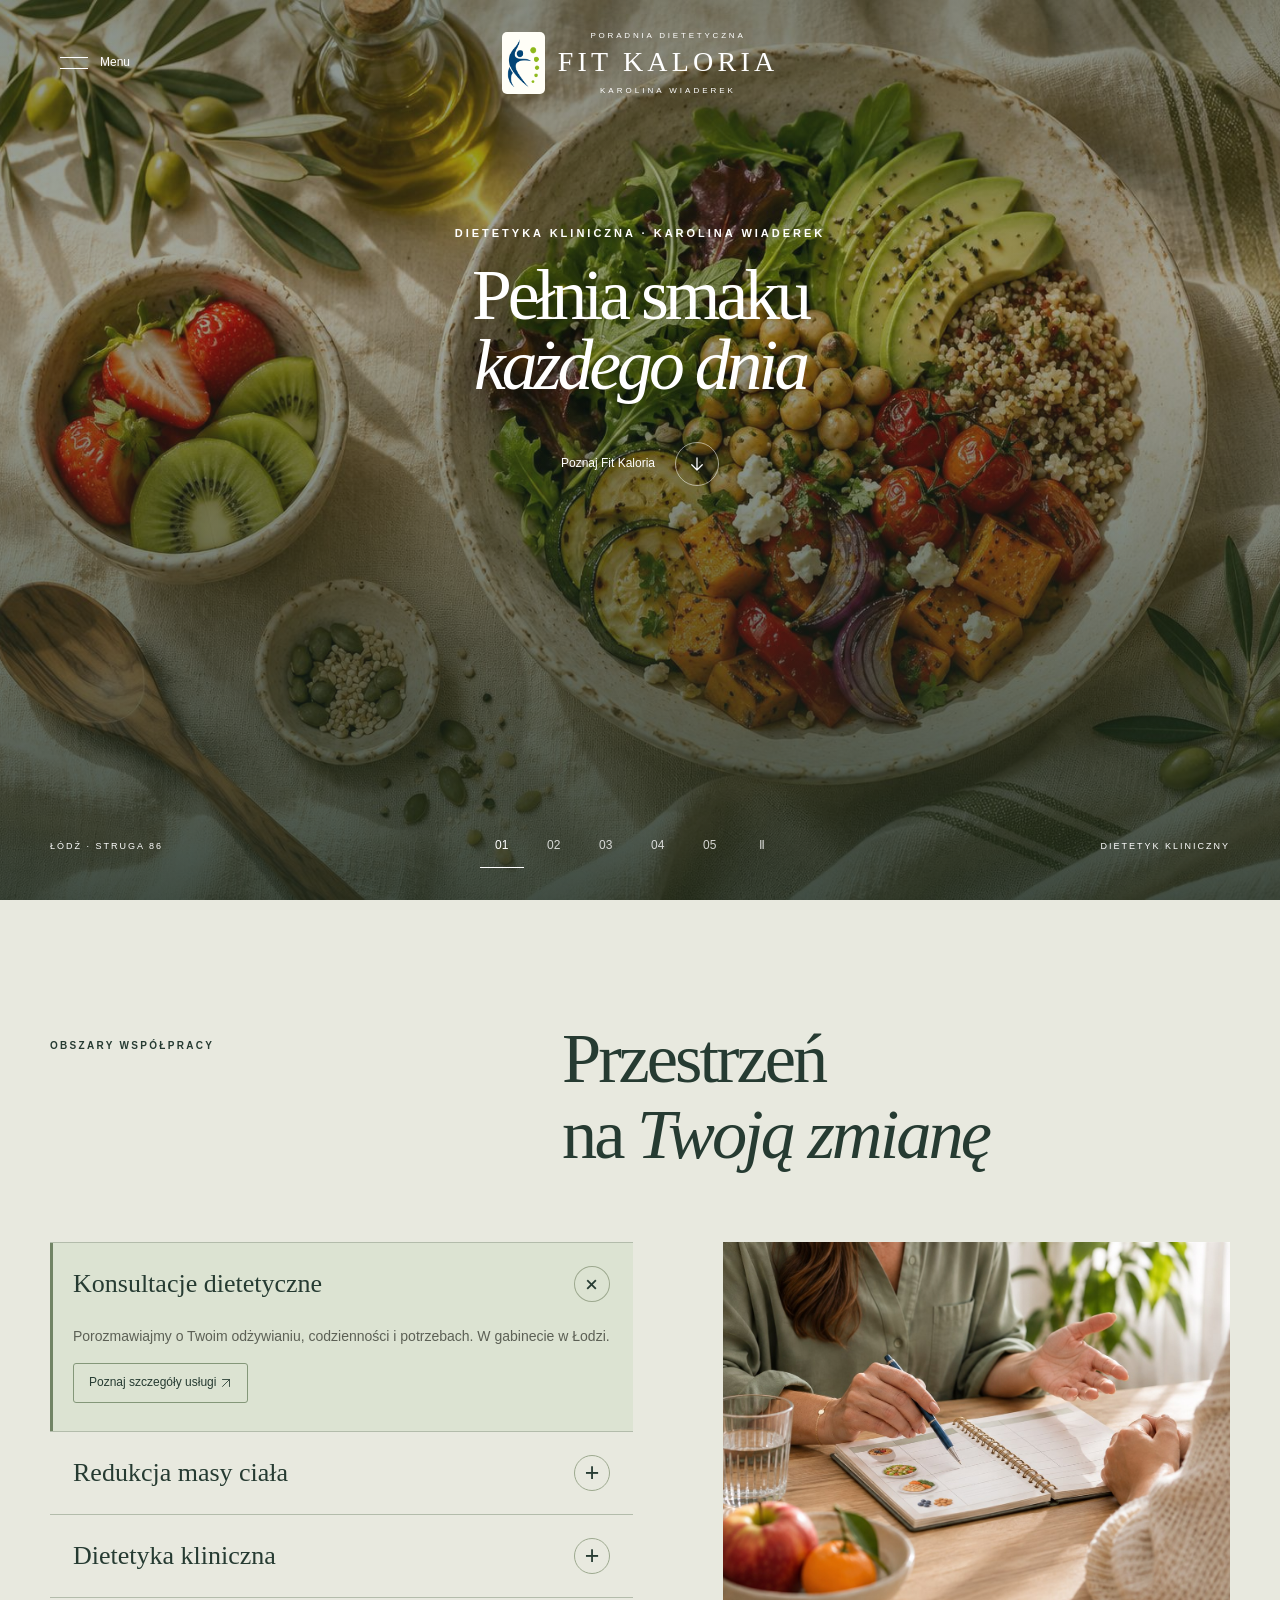
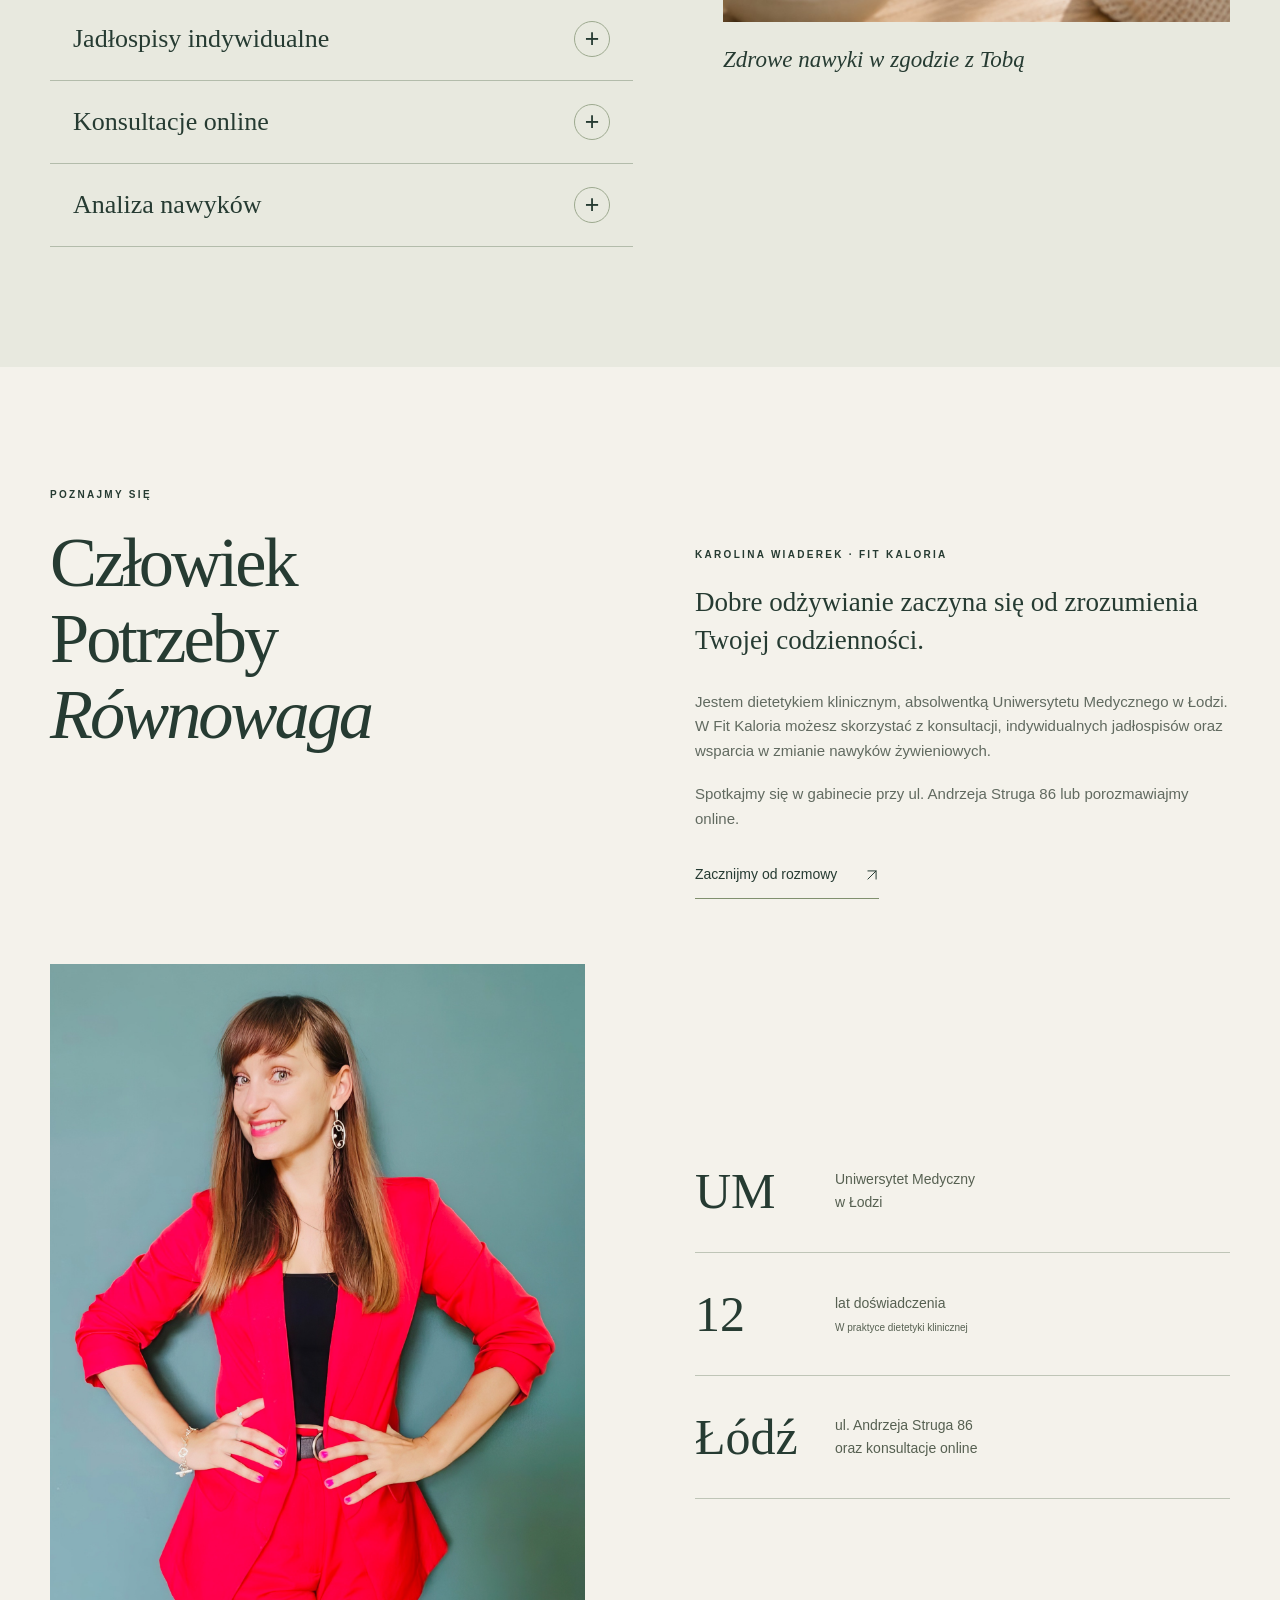
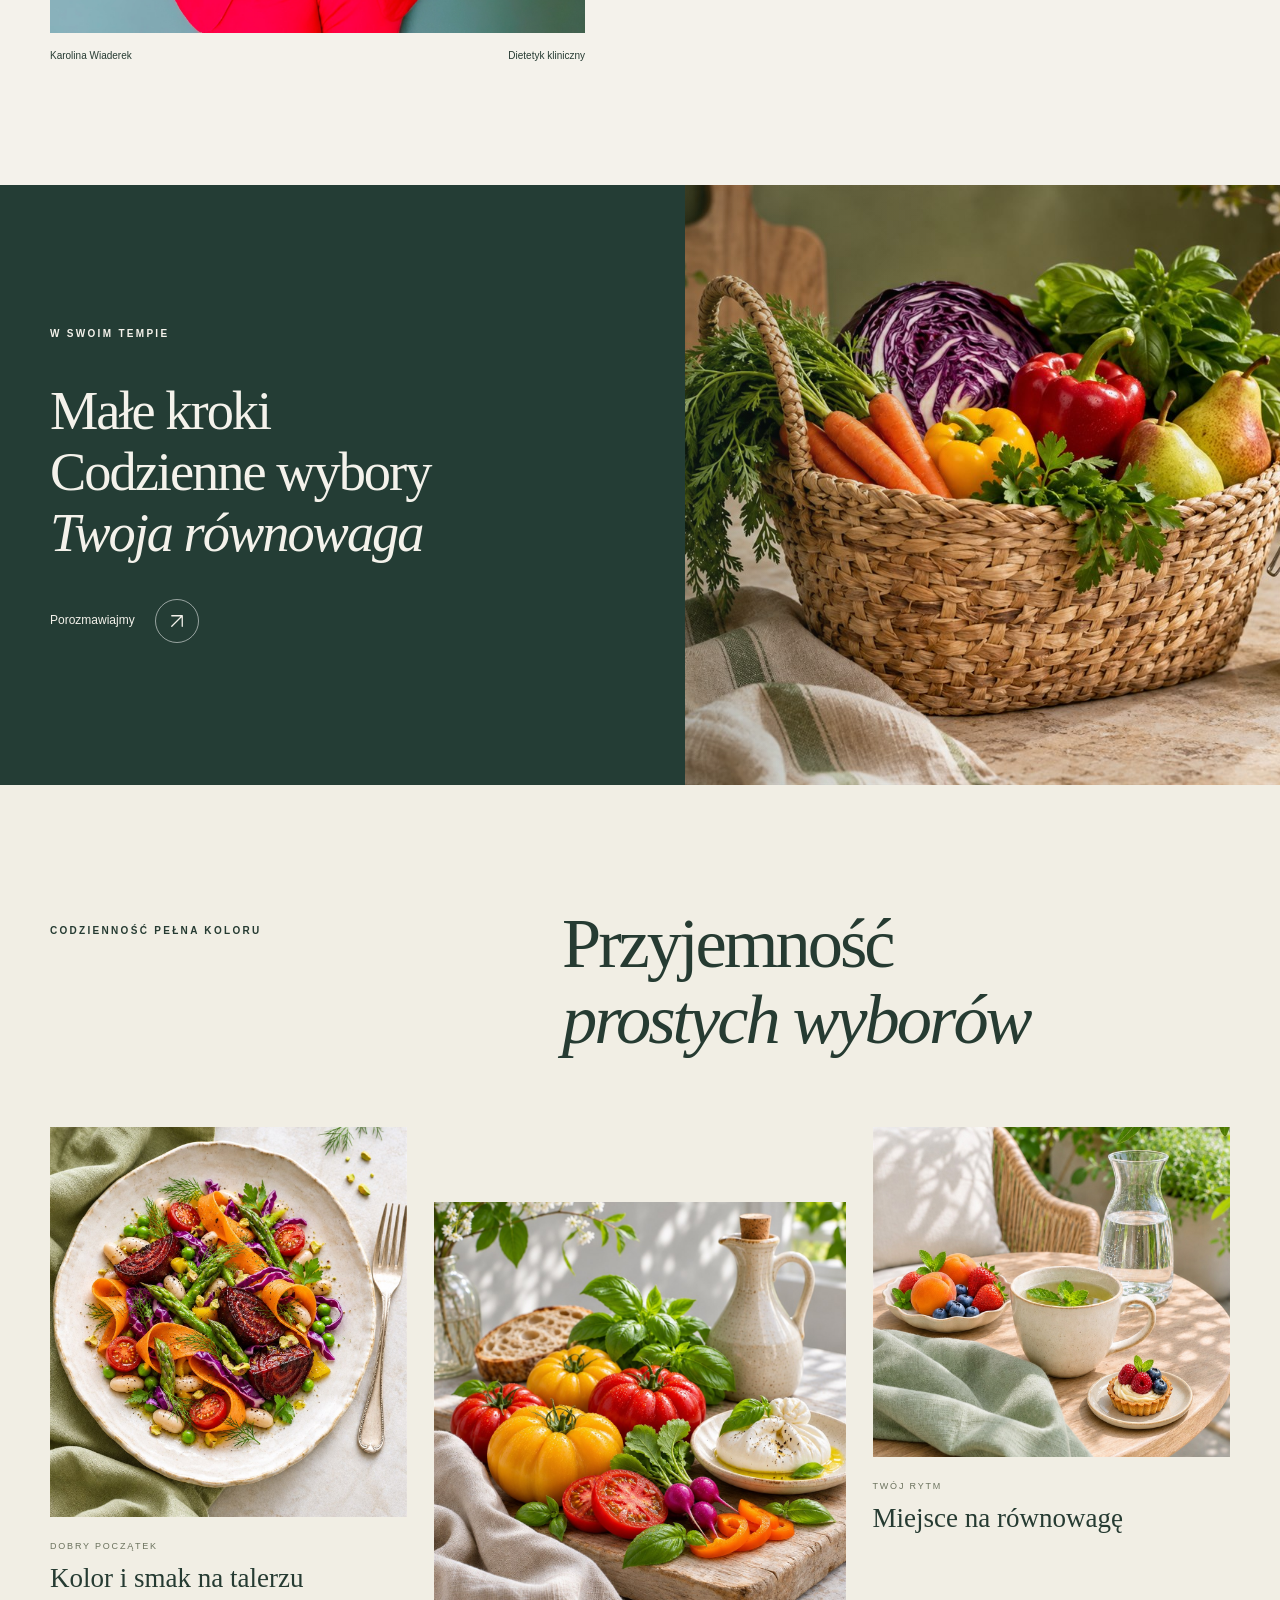
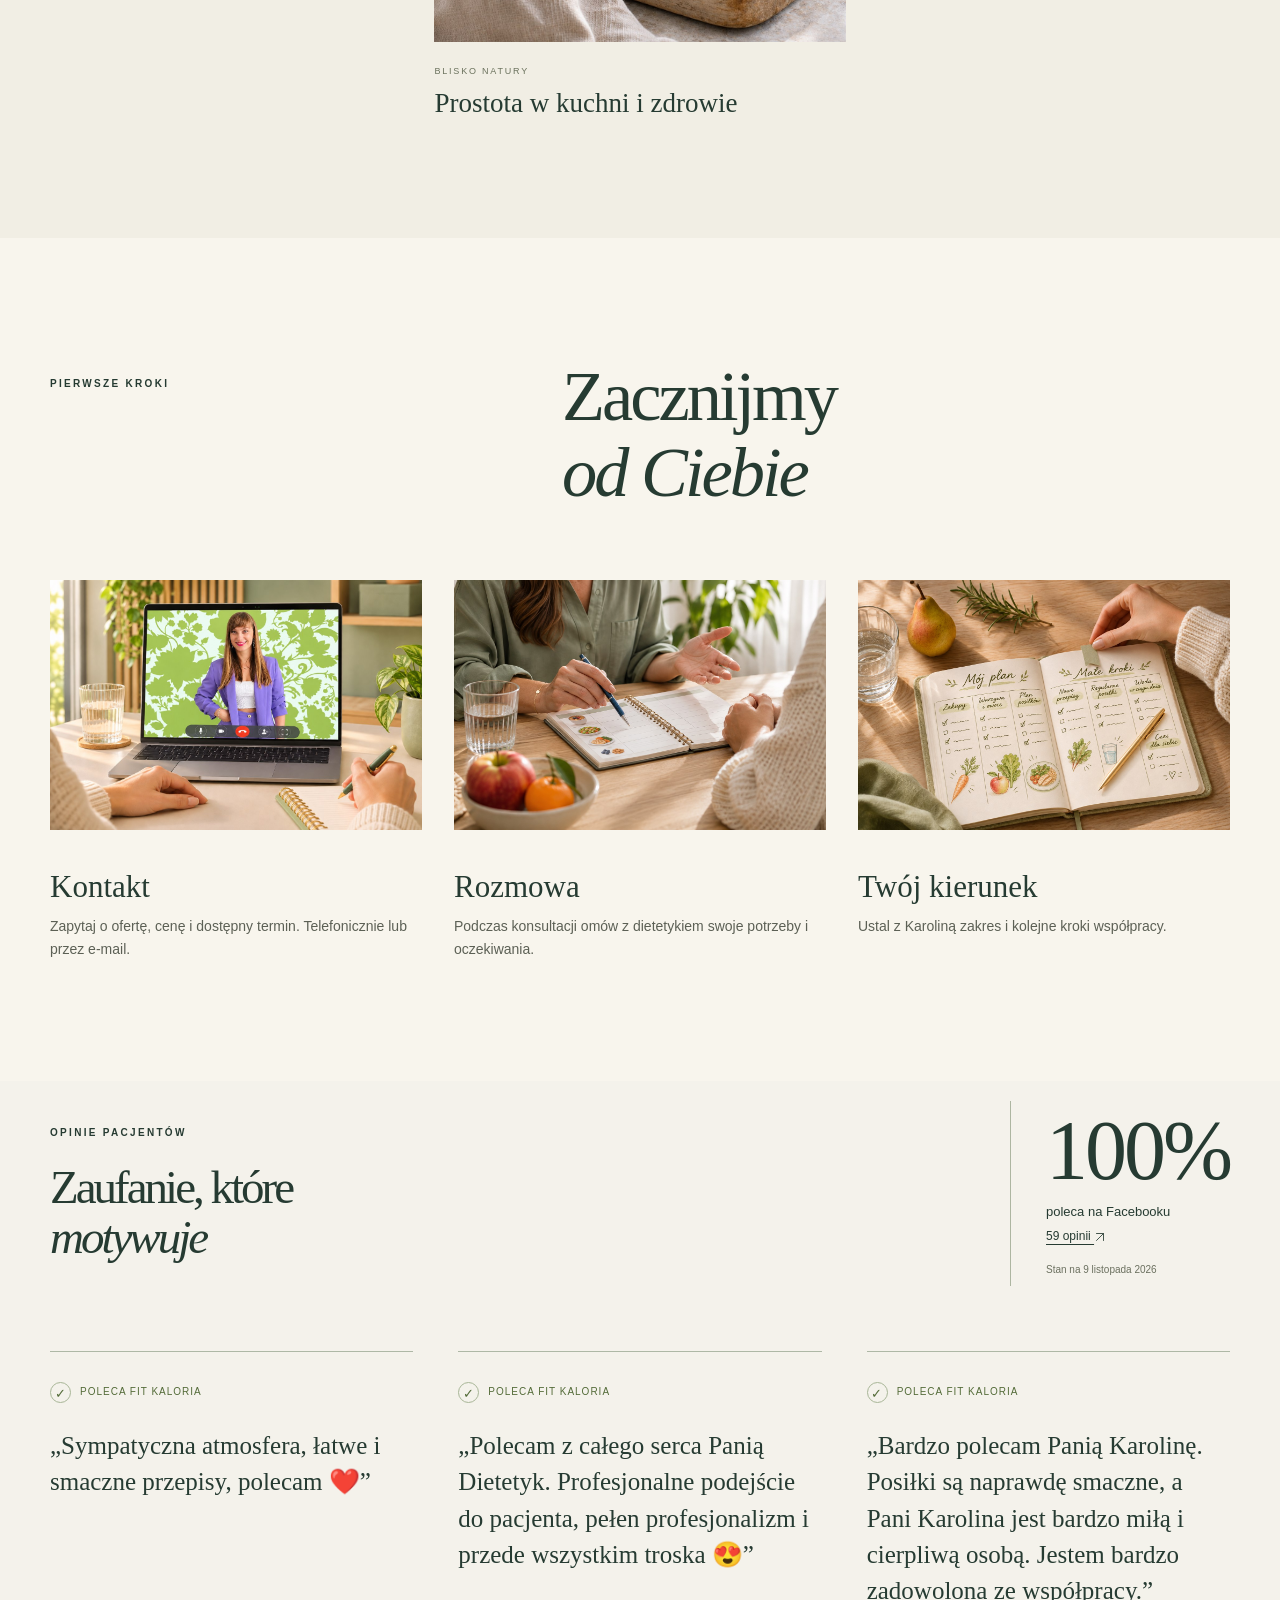
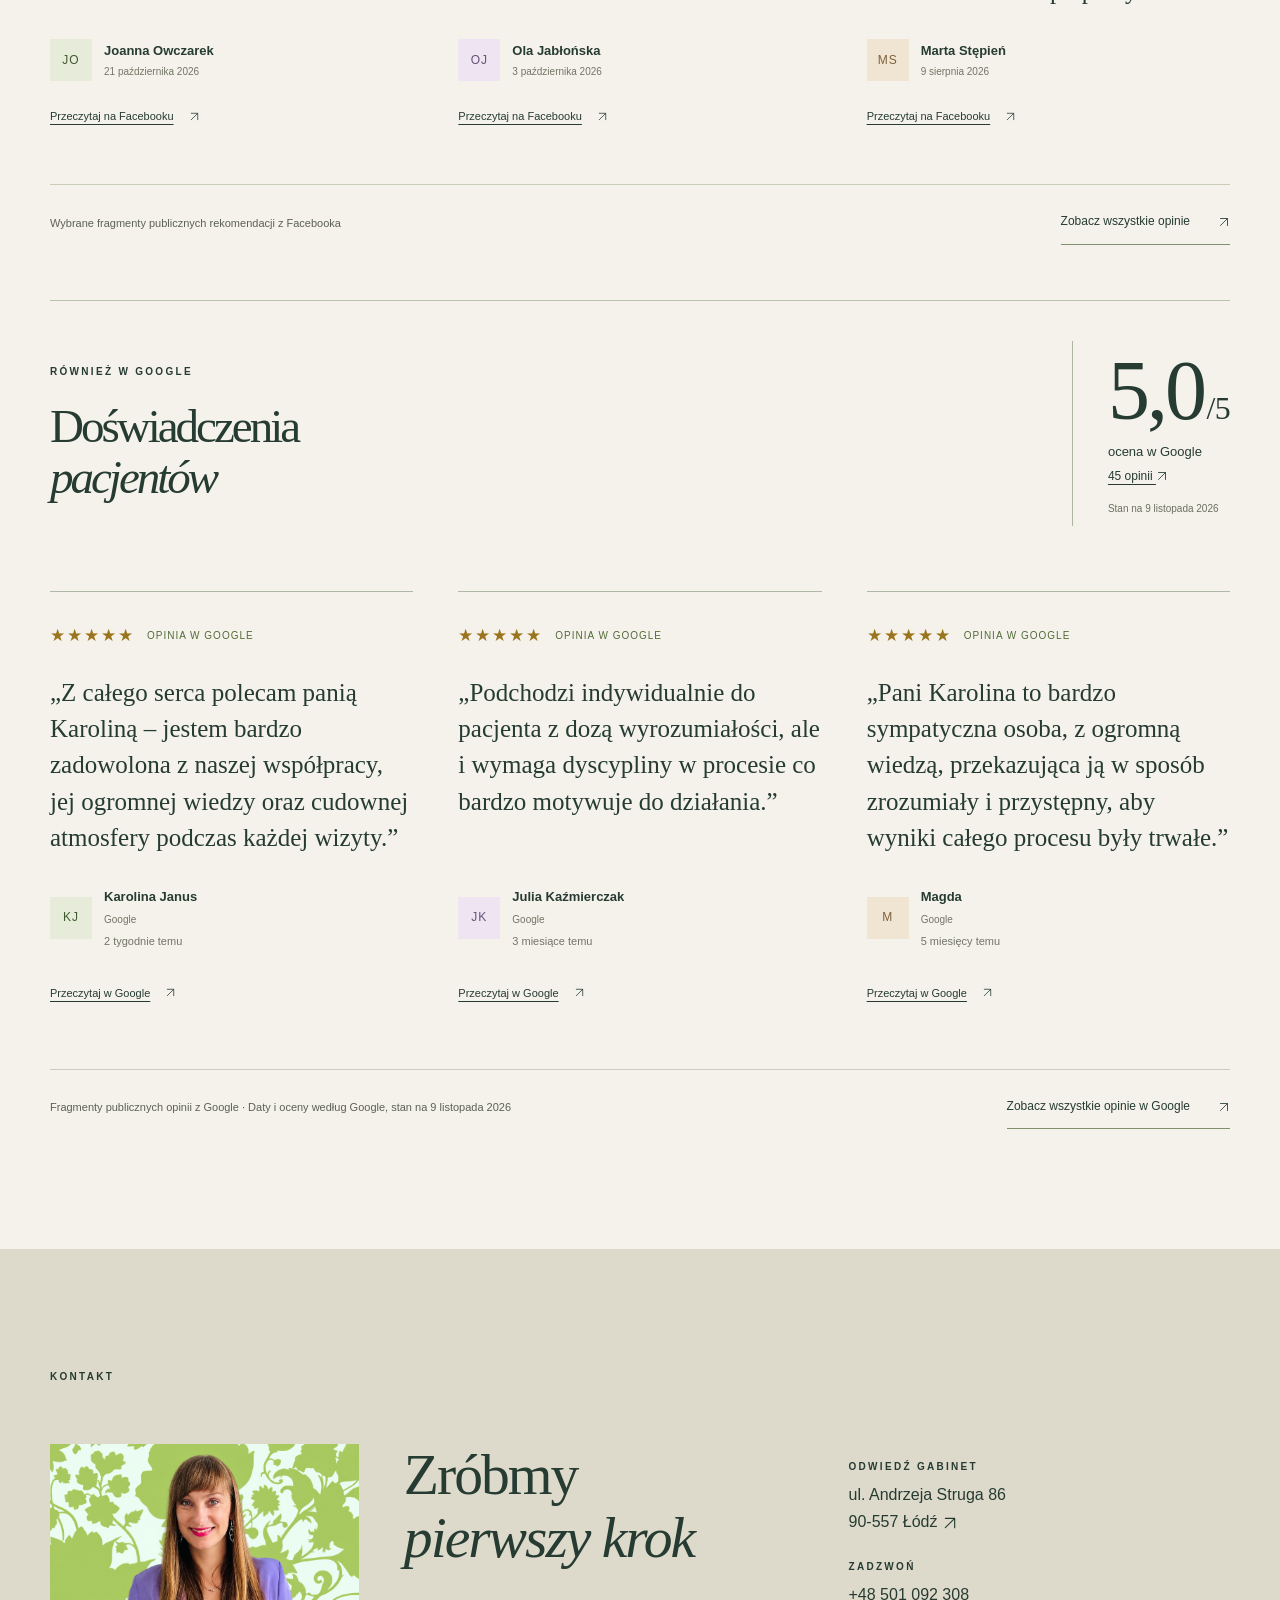
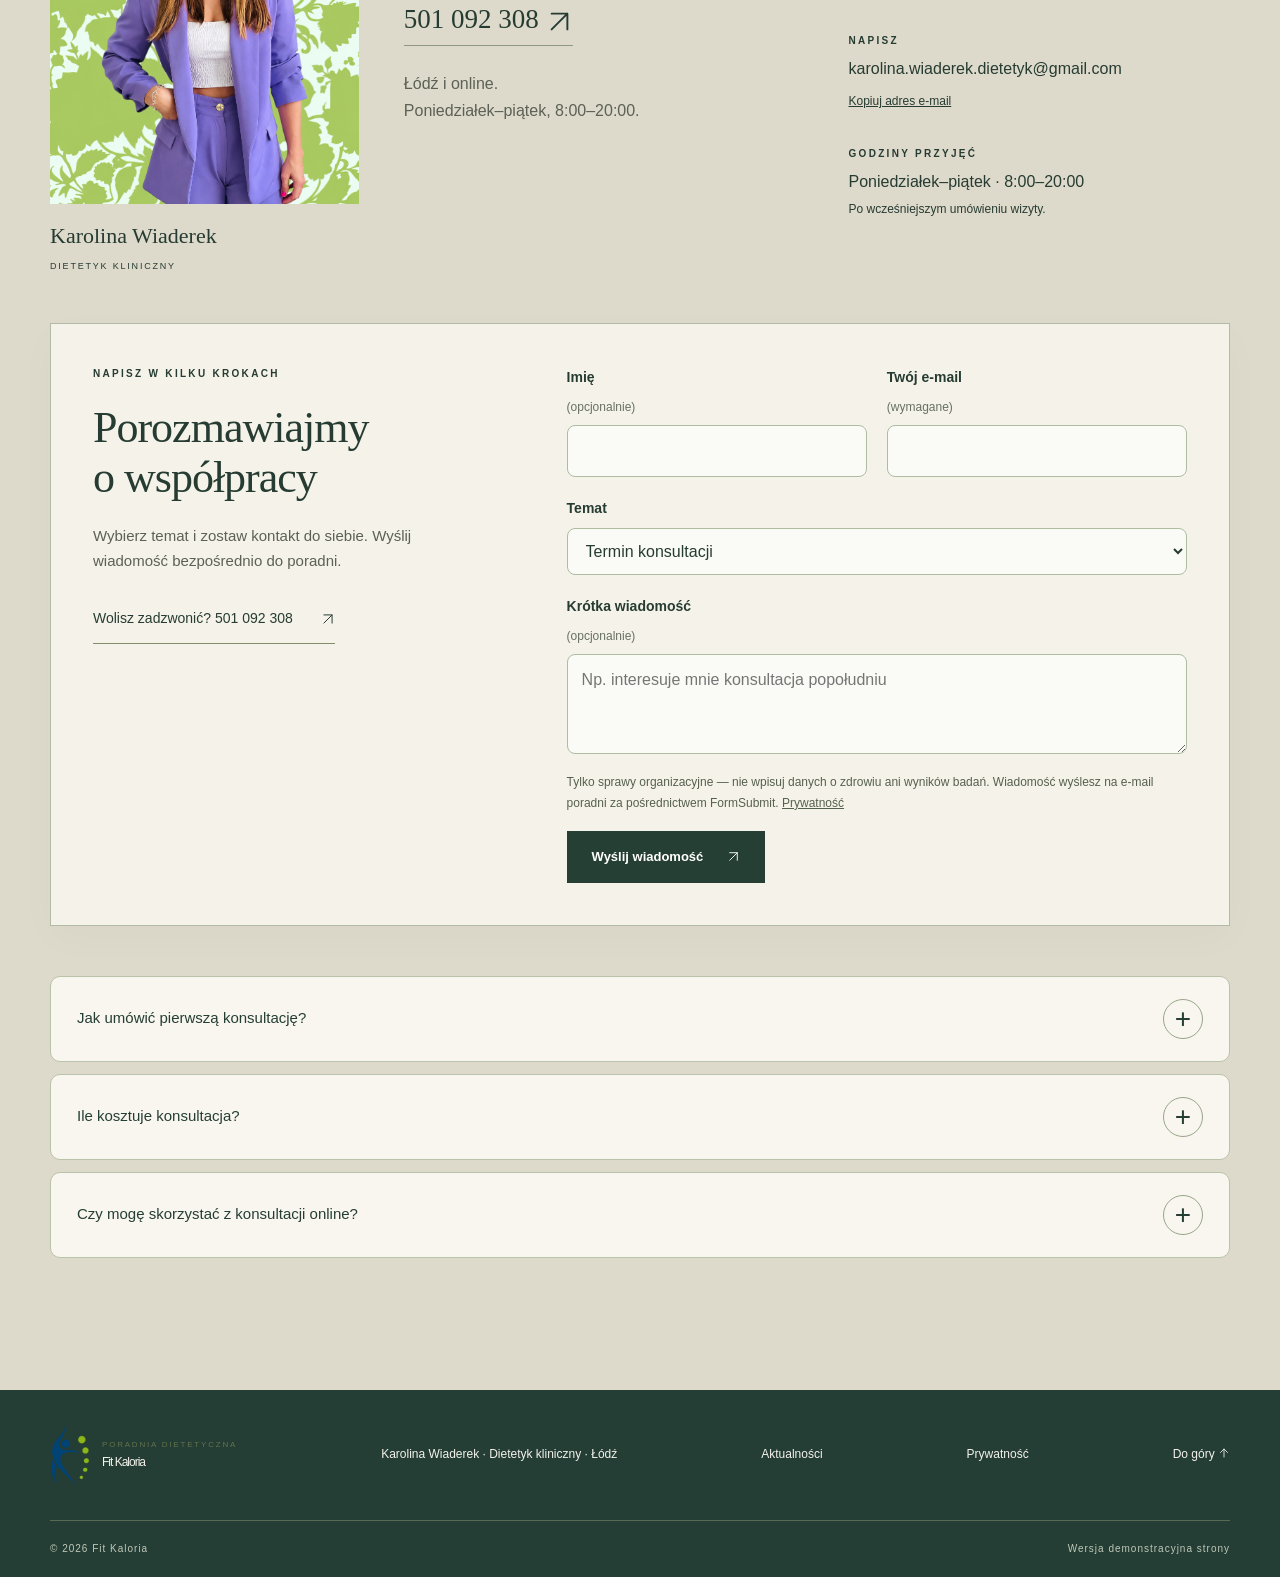
==== commit b35bd292: "Update kitchen gallery caption to Prostota w kuchni i zdrowie" ====
--- a/index.html
+++ b/index.html
@@ -1 +1 @@
-<!doctype html><html lang="pl"><head><meta charset="utf-8"><meta name="viewport" content="width=device-width,initial-scale=1"><meta name="theme-color" content="#243d35"><title>Fit Kaloria — Karolina Wiaderek | Dietetyk kliniczny Łódź</title><meta name="description" content="Fit Kaloria, Karolina Wiaderek — dietetyk kliniczny w Łodzi. Konsultacje, indywidualne jadłospisy i wsparcie żywieniowe. Struga 86. Tel. 501 092 308."><link rel="canonical" href="https://gipsdrill.github.io/fit-kaloria-editorial-premium/"><link rel="icon" href="favicon.ico?v=20" sizes="any"><link rel="icon" type="image/png" sizes="32x32" href="favicon-32.png?v=20"><link rel="icon" type="image/svg+xml" href="favicon.svg?v=20"><link rel="apple-touch-icon" sizes="180x180" href="apple-touch-icon.png?v=20"><link rel="stylesheet" href="style.css?v=33"><script src="app.js?v=25" defer></script><script type="application/ld+json">{"@context":"https://schema.org","@type":"LocalBusiness","name":"Fit Kaloria — Karolina Wiaderek","description":"Poradnia dietetyczna. Dietetyk kliniczny w Łodzi.","url":"https://gipsdrill.github.io/fit-kaloria-editorial-premium/","telephone":"+48 501 092 308","email":"karolina.wiaderek.dietetyk@gmail.com","address":{"@type":"PostalAddress","streetAddress":"ul. Andrzeja Struga 86","postalCode":"90-557","addressLocality":"Łódź","addressCountry":"PL"},"openingHours":["Mo-Fr 08:00-20:00"],"image":"https://gipsdrill.github.io/fit-kaloria-editorial-premium/karolina-purple.jpg","@id":"https://gipsdrill.github.io/fit-kaloria-editorial-premium/#poradnia","hasMap":"https://www.google.com/maps/place/Mgr+dietetyk+Karolina+Wiaderek+Poradnia+%22Fit+Kaloria%22/@51.7617247,19.4341873,17z/data=!3m1!4b1!4m5!3m4!1s0x471a35250b10f0a1:0xd8a62a814ab3b971!8m2!3d51.7617247!4d19.4341873","sameAs":["https://www.google.com/maps/place/Mgr+dietetyk+Karolina+Wiaderek+Poradnia+%22Fit+Kaloria%22/@51.7617247,19.4341873,17z/data=!3m1!4b1!4m5!3m4!1s0x471a35250b10f0a1:0xd8a62a814ab3b971!8m2!3d51.7617247!4d19.4341873","https://www.facebook.com/profile.php?id=100089357919979"],"geo":{"@type":"GeoCoordinates","latitude":51.7617247,"longitude":19.4341873},"areaServed":{"@type":"City","name":"Łódź"},"hasOfferCatalog":{"@type":"OfferCatalog","name":"Oferta Fit Kaloria","itemListElement":[{"@type":"Offer","itemOffered":{"@type":"Service","name":"Konsultacje dietetyczne","url":"https://gipsdrill.github.io/fit-kaloria-editorial-premium/konsultacje-dietetyczne.html"}},{"@type":"Offer","itemOffered":{"@type":"Service","name":"Redukcja masy ciała","url":"https://gipsdrill.github.io/fit-kaloria-editorial-premium/redukcja-masy-ciala.html"}},{"@type":"Offer","itemOffered":{"@type":"Service","name":"Dietetyka kliniczna","url":"https://gipsdrill.github.io/fit-kaloria-editorial-premium/dietetyka-kliniczna.html"}},{"@type":"Offer","itemOffered":{"@type":"Service","name":"Jadłospisy indywidualne","url":"https://gipsdrill.github.io/fit-kaloria-editorial-premium/jadlospisy-indywidualne.html"}},{"@type":"Offer","itemOffered":{"@type":"Service","name":"Konsultacje online","url":"https://gipsdrill.github.io/fit-kaloria-editorial-premium/konsultacje-online.html"}},{"@type":"Offer","itemOffered":{"@type":"Service","name":"Analiza nawyków","url":"https://gipsdrill.github.io/fit-kaloria-editorial-premium/analiza-nawykow.html"}}]}}</script><meta property="og:type" content="website"><meta property="og:locale" content="pl_PL"><meta property="og:site_name" content="Fit Kaloria — Poradnia Dietetyczna"><meta property="og:title" content="Fit Kaloria — Karolina Wiaderek | Dietetyk Łódź"><meta property="og:description" content="Odżywianie dopasowane do Ciebie. Konsultacje dietetyczne, indywidualne jadłospisy i wsparcie w zmianie nawyków. Łódź, ul. Struga 86."><meta property="og:url" content="https://gipsdrill.github.io/fit-kaloria-editorial-premium/"><meta property="og:image" content="https://gipsdrill.github.io/fit-kaloria-editorial-premium/fit-kaloria-social-v21.jpg"><meta property="og:image:secure_url" content="https://gipsdrill.github.io/fit-kaloria-editorial-premium/fit-kaloria-social-v21.jpg"><meta property="og:image:type" content="image/jpeg"><meta property="og:image:width" content="1200"><meta property="og:image:height" content="630"><meta property="og:image:alt" content="Fit Kaloria — odżywianie w Twoim rytmie. Kolorowe warzywa przygotowywane w kuchni."><meta name="twitter:card" content="summary_large_image"><meta name="twitter:title" content="Fit Kaloria — Karolina Wiaderek | Dietetyk Łódź"><meta name="twitter:description" content="Odżywianie dopasowane do Ciebie. Konsultacje dietetyczne, indywidualne jadłospisy i wsparcie w zmianie nawyków. Łódź, ul. Struga 86."><meta name="twitter:image" content="https://gipsdrill.github.io/fit-kaloria-editorial-premium/fit-kaloria-social-v21.jpg"><meta name="twitter:image:alt" content="Fit Kaloria — odżywianie w Twoim rytmie. Kolorowe warzywa przygotowywane w kuchni."></head><body class="editorial" id="top"><a href="#main" class="skip-link">Przejdź do treści</a><header class="editorial-header" id="start"><button class="menu-toggle" aria-expanded="false" aria-controls="editorial-menu"><span class="menu-lines" aria-hidden="true"></span>Menu</button><a class="editorial-logo" href="#top" aria-label="Fit Kaloria — początek strony"><img class="brand-mark" src="logo-fit-kaloria.png" alt="" aria-hidden="true" width="213" height="320"><div><small class="brand-descriptor">PORADNIA DIETETYCZNA</small>FIT KALORIA<span>KAROLINA WIADEREK</span></div></a></header><div class="menu-backdrop" hidden></div><nav id="editorial-menu" class="editorial-menu" aria-label="Nawigacja główna" hidden><img class="brand-mark" src="logo-fit-kaloria.png" alt="" aria-hidden="true" width="213" height="320"><span class="eyebrow">FIT KALORIA · ŁÓDŹ</span><a href="#oferta">Oferta</a><a href="#o-mnie">O mnie</a><a href="#proces">Współpraca</a><a href="#opinie">Opinie</a><a href="aktualnosci.html">Aktualności</a><a href="#kontakt">Kontakt</a><div class="menu-contact"><a href="tel:+48501092308">+48 501 092 308</a><a href="mailto:karolina.wiaderek.dietetyk@gmail.com">karolina.wiaderek.dietetyk@gmail.com</a></div></nav><main id="main"><section class="editorial-hero"><div class="hero-slides"><div class="hero-slide active" data-title="Pełnia smaku" data-accent="każdego dnia" style="--slide-background:url('food.jpg')" aria-hidden="false"><div class="hero-photo-window"><img src="food.jpg" width="1536" height="1024" alt="Kolorowy posiłek ze świeżych produktów" fetchpriority="high"></div></div><div class="hero-slide" data-title="Proste składniki" data-accent="dobre nawyki" style="--slide-background:url('preparation-young.jpg')" aria-hidden="true"><div class="hero-photo-window"><img src="preparation-young.jpg" width="1536" height="1024" alt="Przygotowywanie warzyw w kuchni" decoding="async" fetchpriority="low"></div></div><div class="hero-slide portrait-slide" data-title="Twoje potrzeby" data-accent="w centrum uwagi" style="--slide-background:url('karolina-purple.jpg')" aria-hidden="true"><div class="hero-photo-window"><img src="karolina-purple.jpg" width="2048" height="2048" alt="Karolina Wiaderek w fioletowym garniturze" decoding="async" fetchpriority="low"></div></div><div class="hero-slide" data-title="Dobry plan" data-accent="w Twoim rytmie" style="--slide-background:url('desk.jpg')" aria-hidden="true"><div class="hero-photo-window"><img src="desk.jpg" width="1536" height="1024" alt="Notatnik i posiłek na jasnym stole" decoding="async" fetchpriority="low"></div></div><div class="hero-slide portrait-slide" data-title="Zacznijmy" data-accent="od rozmowy" style="--slide-background:url('karolina-red.jpg')" aria-hidden="true"><div class="hero-photo-window"><img src="karolina-red.jpg" width="2048" height="2048" alt="Karolina Wiaderek w czerwonej marynarce" decoding="async" fetchpriority="low"></div></div></div><div class="editorial-hero-content"><span class="eyebrow">DIETETYKA KLINICZNA · KAROLINA WIADEREK</span><h1 class="slide-heading"><span data-slide-title>Pełnia smaku</span><em data-slide-accent>każdego dnia</em></h1><a class="round-link" href="#o-mnie">Poznaj Fit Kaloria <span class="link-arrow"><svg class="ui-arrow" viewBox="0 0 24 24" width="24" height="24" aria-hidden="true" focusable="false"><path d="M12 4v16m-7-7 7 7 7-7"/></svg></span></a></div><div class="hero-bottom"><span>ŁÓDŹ · STRUGA 86</span><div class="slide-controls" role="group" aria-label="Wybierz zdjęcie w pokazie"><button data-slide="0" aria-label="Pokaż zdjęcie żywności" aria-pressed="true">01</button><button data-slide="1" aria-label="Pokaż zdjęcie przygotowywania posiłku" aria-pressed="false">02</button><button data-slide="2" aria-label="Pokaż zdjęcie Karoliny w fioletowym garniturze" aria-pressed="false">03</button><button data-slide="3" aria-label="Pokaż zdjęcie stołu z sałatką i notesem" aria-pressed="false">04</button><button data-slide="4" aria-label="Pokaż zdjęcie Karoliny w czerwonej marynarce" aria-pressed="false">05</button><button class="pause-slides" aria-label="Zatrzymaj pokaz zdjęć">Ⅱ</button></div><span>DIETETYK KLINICZNY</span></div></section><section id="oferta" class="editorial-offer section"><div class="container"><div class="section-heading reveal"><span class="eyebrow">OBSZARY WSPÓŁPRACY</span><h2>Przestrzeń<br>na <em>Twoją zmianę</em></h2></div><div class="offer-layout"><div class="service-list"><details name="fit-kaloria-services" class="service-row reveal" data-service="0" open><summary><h3>Konsultacje dietetyczne</h3><span class="row-plus" aria-hidden="true">+</span></summary><div class="row-body"><p>Porozmawiajmy o Twoim odżywianiu, codzienności i potrzebach. W gabinecie w Łodzi.</p><a href="konsultacje-dietetyczne.html">Poznaj szczegóły usługi <span class="link-arrow" aria-hidden="true"><svg class="ui-arrow" viewBox="0 0 24 24" width="24" height="24" aria-hidden="true" focusable="false"><path d="M5 19 19 5M5 5h14v14"/></svg></span></a><img class="service-mobile-photo" src="consultation-premium.jpg" alt="Ilustracja konsultacji dietetycznej i wspólnego omawiania nawyków" width="1400" height="933" loading="lazy" data-portrait="false"></div></details><details name="fit-kaloria-services" class="service-row reveal" data-service="1" ><summary><h3>Redukcja masy ciała</h3><span class="row-plus" aria-hidden="true">+</span></summary><div class="row-body"><p>Indywidualne podejście do zmiany nawyków i pracy nad masą ciała.</p><a href="redukcja-masy-ciala.html">Poznaj szczegóły usługi <span class="link-arrow" aria-hidden="true"><svg class="ui-arrow" viewBox="0 0 24 24" width="24" height="24" aria-hidden="true" focusable="false"><path d="M5 19 19 5M5 5h14v14"/></svg></span></a><img class="service-mobile-photo" src="weight.jpg" alt="Jabłko, miarka i waga — ilustracja redukcji masy ciała" width="1200" height="800" loading="lazy" data-portrait="false"></div></details><details name="fit-kaloria-services" class="service-row reveal" data-service="2" ><summary><h3>Dietetyka kliniczna</h3><span class="row-plus" aria-hidden="true">+</span></summary><div class="row-body"><p>Wsparcie żywieniowe uwzględniające Twoją sytuację zdrowotną.</p><a href="dietetyka-kliniczna.html">Poznaj szczegóły usługi <span class="link-arrow" aria-hidden="true"><svg class="ui-arrow" viewBox="0 0 24 24" width="24" height="24" aria-hidden="true" focusable="false"><path d="M5 19 19 5M5 5h14v14"/></svg></span></a><img class="service-mobile-photo" src="clinical-premium.jpg" alt="Ilustracja analizy żywieniowej z wykresami i świeżymi produktami" width="1400" height="933" loading="lazy" data-portrait="false"></div></details><details name="fit-kaloria-services" class="service-row reveal" data-service="3" ><summary><h3>Jadłospisy indywidualne</h3><span class="row-plus" aria-hidden="true">+</span></summary><div class="row-body"><p>Plan odżywiania dopasowany do Twoich preferencji i rytmu dnia.</p><a href="jadlospisy-indywidualne.html">Poznaj szczegóły usługi <span class="link-arrow" aria-hidden="true"><svg class="ui-arrow" viewBox="0 0 24 24" width="24" height="24" aria-hidden="true" focusable="false"><path d="M5 19 19 5M5 5h14v14"/></svg></span></a><img class="service-mobile-photo" src="mealplan.jpg" alt="Przykładowe kompozycje posiłków w szklanych pojemnikach" width="1200" height="800" loading="lazy" data-portrait="false"></div></details><details name="fit-kaloria-services" class="service-row reveal" data-service="4" ><summary><h3>Konsultacje online</h3><span class="row-plus" aria-hidden="true">+</span></summary><div class="row-body"><p>Kontakt z dietetykiem także wtedy, gdy nie możesz odwiedzić gabinetu.</p><a href="konsultacje-online.html">Poznaj szczegóły usługi <span class="link-arrow" aria-hidden="true"><svg class="ui-arrow" viewBox="0 0 24 24" width="24" height="24" aria-hidden="true" focusable="false"><path d="M5 19 19 5M5 5h14v14"/></svg></span></a><img class="service-mobile-photo" src="online-purple.jpg" alt="Ilustracja konsultacji online z portretem Karoliny w fioletowym garniturze" width="1200" height="800" loading="lazy" data-portrait="false"></div></details><details name="fit-kaloria-services" class="service-row reveal" data-service="5" ><summary><h3>Analiza nawyków</h3><span class="row-plus" aria-hidden="true">+</span></summary><div class="row-body"><p>Przyjrzyjmy się codziennym wyborom i możliwościom zmiany.</p><a href="analiza-nawykow.html">Poznaj szczegóły usługi <span class="link-arrow" aria-hidden="true"><svg class="ui-arrow" viewBox="0 0 24 24" width="24" height="24" aria-hidden="true" focusable="false"><path d="M5 19 19 5M5 5h14v14"/></svg></span></a><img class="service-mobile-photo" src="habits-tracker.jpg" alt="Dzienniczek obserwacji nawyków: woda, posiłki i warzywa" width="1200" height="800" loading="lazy" data-portrait="false"></div></details></div><div class="offer-image reveal"><img id="service-preview" src="consultation-premium.jpg" width="1400" height="933" loading="lazy" alt="Ilustracja konsultacji dietetycznej i wspólnego omawiania nawyków" data-portrait="false"><span>Zdrowe nawyki w zgodzie z Tobą</span></div></div></div></section><section id="o-mnie" class="editorial-intro section"><div class="container"><div class="editorial-title reveal"><span class="eyebrow">POZNAJMY SIĘ</span><h2>Człowiek<br>Potrzeby<br><em>Równowaga</em></h2></div><div class="intro-copy reveal"><span class="eyebrow">KAROLINA WIADEREK · FIT KALORIA</span><p class="lead">Dobre odżywianie zaczyna się od zrozumienia Twojej codzienności.</p><p>Jestem dietetykiem klinicznym, absolwentką Uniwersytetu Medycznego w Łodzi. W Fit Kaloria możesz skorzystać z konsultacji, indywidualnych jadłospisów oraz wsparcia w zmianie nawyków żywieniowych.</p><p>Spotkajmy się w gabinecie przy ul. Andrzeja Struga 86 lub porozmawiajmy online.</p><a class="text-link" href="#kontakt">Zacznijmy od rozmowy <span class="link-arrow"><svg class="ui-arrow" viewBox="0 0 24 24" width="24" height="24" aria-hidden="true" focusable="false"><path d="M5 19 19 5M5 5h14v14"/></svg></span></a></div><div class="editorial-portrait reveal"><img src="karolina-red.jpg" width="2048" height="2048" loading="lazy" alt="Portret Karoliny Wiaderek w czerwonej marynarce"><div class="portrait-caption"><span>Karolina Wiaderek</span><span>Dietetyk kliniczny</span></div></div><div class="credentials reveal"><div><strong>UM</strong><p>Uniwersytet Medyczny<br>w Łodzi</p></div><div><strong>12</strong><p>lat doświadczenia<small>W praktyce dietetyki klinicznej</small></p></div><div><strong>Łódź</strong><p>ul. Andrzeja Struga 86<br>oraz konsultacje online</p></div></div></div></section><section class="statement section"><div class="container reveal"><span class="eyebrow">W SWOIM TEMPIE</span><p>Małe kroki<br>Codzienne wybory<br><em>Twoja równowaga</em></p><a class="round-link" href="#kontakt">Porozmawiajmy <span class="link-arrow"><svg class="ui-arrow" viewBox="0 0 24 24" width="24" height="24" aria-hidden="true" focusable="false"><path d="M5 19 19 5M5 5h14v14"/></svg></span></a></div><figure class="statement-photo"><img src="market.jpg" width="1200" height="800" loading="lazy" alt="Koszyk świeżych warzyw, gruszek i ziół"></figure></section><section class="visual-journal section" aria-labelledby="daily-title"><div class="container"><div class="section-heading reveal"><span class="eyebrow">CODZIENNOŚĆ PEŁNA KOLORU</span><h2 id="daily-title">Przyjemność<br><em>prostych wyborów</em></h2></div><div class="journal-grid"><figure class="journal-card breakfast-card reveal"><div class="journal-photo"><img src="gallery-plate-color.jpg" width="1120" height="1400" loading="lazy" alt="Kolorowy talerz z burakiem, pomidorami, fioletową kapustą, marchewką i zielonym groszkiem"></div><figcaption><span>DOBRY POCZĄTEK</span><h3>Kolor i smak na talerzu</h3></figcaption></figure><figure class="journal-card preparation-card reveal"><div class="journal-photo"><img src="gallery-kitchen-color.jpg" width="1120" height="1400" loading="lazy" alt="Czerwone i żółte pomidory, fioletowe rzodkiewki, papryka, bazylia i burrata"></div><figcaption><span>BLISKO NATURY</span><h3>Prostota w kuchni</h3></figcaption></figure><figure class="journal-card desk-card reveal"><div class="journal-photo"><img src="gallery-balance-dessert-v1.jpg" width="1122" height="1402" loading="lazy" alt="Słoneczny taras z naparem miętowym, świeżymi owocami i tartaletką z kremem, malinami i borówkami"></div><figcaption><span>TWÓJ RYTM</span><h3>Miejsce na równowagę</h3></figcaption></figure></div></div></section><section id="proces" class="editorial-process section"><div class="container"><div class="section-heading reveal"><span class="eyebrow">PIERWSZE KROKI</span><h2>Zacznijmy<br><em>od Ciebie</em></h2></div><div class="process-grid"><article class="reveal"><div class="process-photo"><img src="online-purple.jpg" width="1200" height="800" loading="lazy" alt="Ilustracja kontaktu online z Karoliną Wiaderek"></div><h3>Kontakt</h3><p>Zapytaj o ofertę, cenę i dostępny termin. Telefonicznie lub przez e-mail.</p></article><article class="reveal"><div class="process-photo"><img src="consultation-premium.jpg" width="1200" height="800" loading="lazy" alt="Rozmowa o codziennym odżywianiu przy wspólnym stole — fotografia ilustracyjna"></div><h3>Rozmowa</h3><p>Podczas konsultacji omów z dietetykiem swoje potrzeby i oczekiwania.</p></article><article class="reveal"><div class="process-photo"><img src="process-direction-filled.jpg" width="1400" height="933" loading="lazy" alt="Planer z notatkami o posiłkach, zaznaczeniami i rysunkami produktów"></div><h3>Twój kierunek</h3><p>Ustal z Karoliną zakres i kolejne kroki współpracy.</p></article></div></div></section><section id="opinie" class="opinions section" aria-labelledby="opinions-title"><div class="container"><div class="reviews-heading reveal"><div><span class="eyebrow">OPINIE PACJENTÓW</span><h2 id="opinions-title">Zaufanie, które<br><em>motywuje</em></h2></div><div class="reviews-rating"><a href="https://www.facebook.com/profile.php?id=100089357919979&amp;sk=reviews" target="_blank" rel="noopener noreferrer" aria-label="100 procent poleca, 59 opinii — zobacz rekomendacje na Facebooku"><strong>100%</strong><span>poleca na Facebooku</span><span class="reviews-count">59 opinii <span class="link-arrow" aria-hidden="true"><svg class="ui-arrow" viewBox="0 0 24 24" width="24" height="24" aria-hidden="true" focusable="false"><path d="M5 19 19 5M5 5h14v14"/></svg></span></span></a><small>Stan na 9 listopada 2026</small></div></div><div class="reviews-grid"><figure class="review-card reveal"><div class="review-recommends"><span aria-hidden="true">✓</span> Poleca Fit Kaloria</div><blockquote cite="https://www.facebook.com/joanna.owczarek.14/posts/pfbid02WuuSQ4c2e4C1T7g9t3X2cMjEcWPpSVGaVyHeqSx7U6V78qfizSyQPWGCchpttrAsl"><p>„Sympatyczna atmosfera, łatwe i smaczne przepisy, polecam ❤️”</p></blockquote><figcaption><span class="review-initials" aria-hidden="true">JO</span><div><span class="review-name">Joanna Owczarek</span><time datetime="2026-10-21">21 października 2026</time></div></figcaption><a class="review-source" href="https://www.facebook.com/joanna.owczarek.14/posts/pfbid02WuuSQ4c2e4C1T7g9t3X2cMjEcWPpSVGaVyHeqSx7U6V78qfizSyQPWGCchpttrAsl" target="_blank" rel="noopener noreferrer" aria-label="Przeczytaj pełną opinię Joanna Owczarek na Facebooku">Przeczytaj na Facebooku <span class="link-arrow" aria-hidden="true"><svg class="ui-arrow" viewBox="0 0 24 24" width="24" height="24" aria-hidden="true" focusable="false"><path d="M5 19 19 5M5 5h14v14"/></svg></span></a></figure><figure class="review-card reveal"><div class="review-recommends"><span aria-hidden="true">✓</span> Poleca Fit Kaloria</div><blockquote cite="https://www.facebook.com/ola.boruszewska.9/posts/pfbid02fcZiLbEadskgMvyeNUvij6CbBAMWwHtJXq2Giww8P4EMPZJq7A9AGcSLjbbgANdMl"><p>„Polecam z całego serca Panią Dietetyk. Profesjonalne podejście do pacjenta, pełen profesjonalizm i przede wszystkim troska 😍”</p></blockquote><figcaption><span class="review-initials" aria-hidden="true">OJ</span><div><span class="review-name">Ola Jabłońska</span><time datetime="2026-10-03">3 października 2026</time></div></figcaption><a class="review-source" href="https://www.facebook.com/ola.boruszewska.9/posts/pfbid02fcZiLbEadskgMvyeNUvij6CbBAMWwHtJXq2Giww8P4EMPZJq7A9AGcSLjbbgANdMl" target="_blank" rel="noopener noreferrer" aria-label="Przeczytaj pełną opinię Ola Jabłońska na Facebooku">Przeczytaj na Facebooku <span class="link-arrow" aria-hidden="true"><svg class="ui-arrow" viewBox="0 0 24 24" width="24" height="24" aria-hidden="true" focusable="false"><path d="M5 19 19 5M5 5h14v14"/></svg></span></a></figure><figure class="review-card reveal"><div class="review-recommends"><span aria-hidden="true">✓</span> Poleca Fit Kaloria</div><blockquote cite="https://www.facebook.com/permalink.php?story_fbid=pfbid027wYNBWqaXnH6uTH15udUowrWkuy9GqmeiU2VArmY7yCeMm7dGDjGRLqKdkiLvN6Pl&amp;id=100013738157498"><p>„Bardzo polecam Panią Karolinę. Posiłki są naprawdę smaczne, a Pani Karolina jest bardzo miłą i cierpliwą osobą. Jestem bardzo zadowolona ze współpracy.”</p></blockquote><figcaption><span class="review-initials" aria-hidden="true">MS</span><div><span class="review-name">Marta Stępień</span><time datetime="2026-08-09">9 sierpnia 2026</time></div></figcaption><a class="review-source" href="https://www.facebook.com/permalink.php?story_fbid=pfbid027wYNBWqaXnH6uTH15udUowrWkuy9GqmeiU2VArmY7yCeMm7dGDjGRLqKdkiLvN6Pl&amp;id=100013738157498" target="_blank" rel="noopener noreferrer" aria-label="Przeczytaj pełną opinię Marta Stępień na Facebooku">Przeczytaj na Facebooku <span class="link-arrow" aria-hidden="true"><svg class="ui-arrow" viewBox="0 0 24 24" width="24" height="24" aria-hidden="true" focusable="false"><path d="M5 19 19 5M5 5h14v14"/></svg></span></a></figure></div><div class="reviews-footnote"><p>Wybrane fragmenty publicznych rekomendacji z Facebooka</p><a class="text-link" href="https://www.facebook.com/profile.php?id=100089357919979&amp;sk=reviews" target="_blank" rel="noopener noreferrer">Zobacz wszystkie opinie <span class="link-arrow" aria-hidden="true"><svg class="ui-arrow" viewBox="0 0 24 24" width="24" height="24" aria-hidden="true" focusable="false"><path d="M5 19 19 5M5 5h14v14"/></svg></span></a></div><div class="google-reviews"><div class="reviews-heading google-reviews-heading reveal"><div><span class="eyebrow">RÓWNIEŻ W GOOGLE</span><h2 id="google-opinions-title">Doświadczenia<br><em>pacjentów</em></h2></div><div class="reviews-rating google-reviews-rating"><a href="https://www.google.com/maps/place/Mgr+dietetyk+Karolina+Wiaderek+Poradnia+%22Fit+Kaloria%22/@51.7617247,19.4341873,17z/data=!3m1!4b1!4m5!3m4!1s0x471a35250b10f0a1:0xd8a62a814ab3b971!8m2!3d51.7617247!4d19.4341873" target="_blank" rel="noopener noreferrer" aria-label="Ocena 5,0 na 5, 45 opinii — zobacz opinie w Google"><strong>5,0<span class="rating-denominator">/5</span></strong><span>ocena w Google</span><span class="reviews-count">45 opinii <span class="link-arrow" aria-hidden="true"><svg class="ui-arrow" viewBox="0 0 24 24" width="24" height="24" aria-hidden="true" focusable="false"><path d="M5 19 19 5M5 5h14v14"/></svg></span></span></a><small>Stan na 9 listopada 2026</small></div></div><div class="reviews-grid google-reviews-grid"><figure class="review-card google-review-card reveal"><div class="review-recommends"><span class="google-stars" aria-label="Ocena 5 na 5">★★★★★</span><span class="google-label">Opinia w Google</span></div><blockquote cite="https://www.google.com/maps/contrib/102155759133729862089/reviews?hl=pl"><p>„Z całego serca polecam panią Karoliną – jestem bardzo zadowolona z naszej współpracy, jej ogromnej wiedzy oraz cudownej atmosfery podczas każdej wizyty.”</p></blockquote><figcaption><span class="review-initials" aria-hidden="true">KJ</span><div><span class="review-name">Karolina Janus</span><span class="google-source-label">Google</span><span class="google-review-date" title="Data wyświetlana przez Google 9 listopada 2026">2 tygodnie temu</span></div></figcaption><a class="review-source" href="https://www.google.com/maps/contrib/102155759133729862089/reviews?hl=pl" target="_blank" rel="noopener noreferrer" aria-label="Przeczytaj opinię Karolina Janus w Google">Przeczytaj w Google <span class="link-arrow" aria-hidden="true"><svg class="ui-arrow" viewBox="0 0 24 24" width="24" height="24" aria-hidden="true" focusable="false"><path d="M5 19 19 5M5 5h14v14"/></svg></span></a></figure><figure class="review-card google-review-card reveal"><div class="review-recommends"><span class="google-stars" aria-label="Ocena 5 na 5">★★★★★</span><span class="google-label">Opinia w Google</span></div><blockquote cite="https://www.google.com/maps/contrib/100512553528512157415/reviews?hl=pl"><p>„Podchodzi indywidualnie do pacjenta z dozą wyrozumiałości, ale i wymaga dyscypliny w procesie co bardzo motywuje do działania.”</p></blockquote><figcaption><span class="review-initials" aria-hidden="true">JK</span><div><span class="review-name">Julia Kaźmierczak</span><span class="google-source-label">Google</span><span class="google-review-date" title="Data wyświetlana przez Google 9 listopada 2026">3 miesiące temu</span></div></figcaption><a class="review-source" href="https://www.google.com/maps/contrib/100512553528512157415/reviews?hl=pl" target="_blank" rel="noopener noreferrer" aria-label="Przeczytaj opinię Julia Kaźmierczak w Google">Przeczytaj w Google <span class="link-arrow" aria-hidden="true"><svg class="ui-arrow" viewBox="0 0 24 24" width="24" height="24" aria-hidden="true" focusable="false"><path d="M5 19 19 5M5 5h14v14"/></svg></span></a></figure><figure class="review-card google-review-card reveal"><div class="review-recommends"><span class="google-stars" aria-label="Ocena 5 na 5">★★★★★</span><span class="google-label">Opinia w Google</span></div><blockquote cite="https://www.google.com/maps/contrib/114788322170059263112/reviews?hl=pl"><p>„Pani Karolina to bardzo sympatyczna osoba, z ogromną wiedzą, przekazująca ją w sposób zrozumiały i przystępny, aby wyniki całego procesu były trwałe.”</p></blockquote><figcaption><span class="review-initials" aria-hidden="true">M</span><div><span class="review-name">Magda</span><span class="google-source-label">Google</span><span class="google-review-date" title="Data wyświetlana przez Google 9 listopada 2026">5 miesięcy temu</span></div></figcaption><a class="review-source" href="https://www.google.com/maps/contrib/114788322170059263112/reviews?hl=pl" target="_blank" rel="noopener noreferrer" aria-label="Przeczytaj opinię Magda w Google">Przeczytaj w Google <span class="link-arrow" aria-hidden="true"><svg class="ui-arrow" viewBox="0 0 24 24" width="24" height="24" aria-hidden="true" focusable="false"><path d="M5 19 19 5M5 5h14v14"/></svg></span></a></figure></div><div class="reviews-footnote"><p>Fragmenty publicznych opinii z Google · Daty i oceny według Google, stan na 9 listopada 2026</p><a class="text-link" href="https://www.google.com/maps/place/Mgr+dietetyk+Karolina+Wiaderek+Poradnia+%22Fit+Kaloria%22/@51.7617247,19.4341873,17z/data=!3m1!4b1!4m5!3m4!1s0x471a35250b10f0a1:0xd8a62a814ab3b971!8m2!3d51.7617247!4d19.4341873" target="_blank" rel="noopener noreferrer">Zobacz wszystkie opinie w Google <span class="link-arrow" aria-hidden="true"><svg class="ui-arrow" viewBox="0 0 24 24" width="24" height="24" aria-hidden="true" focusable="false"><path d="M5 19 19 5M5 5h14v14"/></svg></span></a></div></div></div></section><section id="kontakt" class="editorial-contact section"><div class="container"><span class="eyebrow">KONTAKT</span><div class="contact-grid"><figure class="contact-portrait reveal"><img src="karolina-purple.jpg" width="2048" height="2048" loading="lazy" alt="Karolina Wiaderek — dietetyk kliniczny"><figcaption>Karolina Wiaderek<span>DIETETYK KLINICZNY</span></figcaption></figure><div class="reveal"><h2>Zróbmy<br><em>pierwszy krok</em></h2><a class="big-phone" href="tel:+48501092308">501 092 308 <span class="link-arrow" aria-hidden="true"><svg class="ui-arrow" viewBox="0 0 24 24" width="24" height="24" aria-hidden="true" focusable="false"><path d="M5 19 19 5M5 5h14v14"/></svg></span></a><p>Łódź i online.<br>Poniedziałek–piątek, 8:00–20:00.</p></div><div class="contact-details"><div><span class="eyebrow">ODWIEDŹ GABINET</span><a href="https://www.google.com/maps/place/Mgr+dietetyk+Karolina+Wiaderek+Poradnia+%22Fit+Kaloria%22/@51.7617247,19.4341873,17z/data=!3m1!4b1!4m5!3m4!1s0x471a35250b10f0a1:0xd8a62a814ab3b971!8m2!3d51.7617247!4d19.4341873" target="_blank" rel="noopener">ul. Andrzeja Struga 86<br>90-557 Łódź <span class="link-arrow" aria-hidden="true"><svg class="ui-arrow" viewBox="0 0 24 24" width="24" height="24" aria-hidden="true" focusable="false"><path d="M5 19 19 5M5 5h14v14"/></svg></span></a></div><div><span class="eyebrow">ZADZWOŃ</span><a href="tel:+48501092308">+48 501 092 308</a></div><div><span class="eyebrow">NAPISZ</span><a class="email" href="mailto:karolina.wiaderek.dietetyk@gmail.com">karolina.wiaderek.dietetyk@gmail.com</a><button class="copy-email" type="button">Kopiuj adres e-mail</button><span class="copy-status" role="status"></span></div><div><span class="eyebrow">GODZINY PRZYJĘĆ</span><p>Poniedziałek–piątek · 8:00–20:00<br><small>Po wcześniejszym umówieniu wizyty.</small></p></div></div></div><div class="quick-contact" id="formularz"><div class="quick-contact-intro"><span class="eyebrow">NAPISZ W KILKU KROKACH</span><h3>Porozmawiajmy<br>o współpracy</h3><p>Wybierz temat i zostaw kontakt do siebie. Wyślij wiadomość bezpośrednio do poradni.</p><a href="tel:+48501092308" class="text-link">Wolisz zadzwonić? 501 092 308 <span class="link-arrow" aria-hidden="true"><svg class="ui-arrow" viewBox="0 0 24 24" width="24" height="24" aria-hidden="true" focusable="false"><path d="M5 19 19 5M5 5h14v14"/></svg></span></a></div><form class="contact-form" action="https://formsubmit.co/karolina.wiaderek.dietetyk@gmail.com" method="POST" accept-charset="UTF-8" aria-label="Szybki kontakt" aria-describedby="form-note"><input type="hidden" name="_subject" value="Fit Kaloria — wiadomość z formularza kontaktowego"><input type="hidden" name="_template" value="table"><input type="hidden" name="_next" value="https://gipsdrill.github.io/fit-kaloria-editorial-premium/dziekujemy.html"><div class="contact-honeypot" aria-hidden="true"><label>Pozostaw to pole puste<input type="text" name="_honey" tabindex="-1" autocomplete="off"></label></div><fieldset class="form-fields"><legend class="visually-hidden">Dane kontaktowe i temat rozmowy</legend><label>Imię <span>(opcjonalnie)</span><input name="name" autocomplete="given-name" maxlength="60"></label><label>Twój e-mail <span>(wymagane)</span><input name="email" type="email" autocomplete="email" required maxlength="150"></label><label class="field-wide">Temat<select name="topic"><option selected>Termin konsultacji</option><option>Oferta i cennik</option><option>Konsultacje dietetyczne</option><option>Redukcja masy ciała</option><option>Dietetyka kliniczna</option><option>Jadłospisy indywidualne</option><option>Konsultacje online</option><option>Analiza nawyków</option></select></label><label class="field-wide">Krótka wiadomość <span>(opcjonalnie)</span><textarea name="message" rows="3" maxlength="600" placeholder="Np. interesuje mnie konsultacja popołudniu"></textarea></label></fieldset><p id="form-note" class="form-note">Tylko sprawy organizacyjne — nie wpisuj danych o zdrowiu ani wyników badań. Wiadomość wyślesz na e-mail poradni za pośrednictwem FormSubmit. <a href="prywatnosc.html">Prywatność</a></p><button class="button form-submit" type="submit">Wyślij wiadomość <span class="link-arrow" aria-hidden="true"><svg class="ui-arrow" viewBox="0 0 24 24" width="24" height="24" aria-hidden="true" focusable="false"><path d="M5 19 19 5M5 5h14v14"/></svg></span></button></form></div><div class="faq"><details name="fit-kaloria-faq"><summary>Jak umówić pierwszą konsultację?</summary><p>Zadzwoń pod numer <a href="tel:+48501092308">+48 501 092 308</a> lub napisz e-mail. Termin zostanie ustalony bezpośrednio z poradnią.</p></details><details name="fit-kaloria-faq"><summary>Ile kosztuje konsultacja?</summary><p>O aktualny cennik i zakres współpracy zapytaj <a href="mailto:karolina.wiaderek.dietetyk@gmail.com?subject=Pro%C5%9Bba%20o%20cennik">przez e-mail</a> lub telefonicznie.</p></details><details name="fit-kaloria-faq"><summary>Czy mogę skorzystać z konsultacji online?</summary><p>Tak. Skontaktuj się z poradnią, aby ustalić termin oraz sposób połączenia.</p></details></div></div></section></main><footer><div class="container footer-inner"><a class="brand" href="#top" aria-label="Fit Kaloria — początek strony"><img class="brand-mark" src="logo-fit-kaloria.png" alt="" aria-hidden="true" width="213" height="320"><span><small>PORADNIA DIETETYCZNA</small>Fit Kaloria</span></a><p>Karolina Wiaderek · Dietetyk kliniczny · Łódź</p><a href="aktualnosci.html">Aktualności</a><a href="prywatnosc.html">Prywatność</a><a href="#top">Do góry <svg class="ui-arrow" viewBox="0 0 24 24" width="24" height="24" aria-hidden="true" focusable="false"><path d="M12 20V4m-7 7 7-7 7 7"/></svg></a></div><div class="container footer-bottom"><span>© 2026 Fit Kaloria</span><span>Wersja demonstracyjna strony</span></div></footer></body></html>+<!doctype html><html lang="pl"><head><meta charset="utf-8"><meta name="viewport" content="width=device-width,initial-scale=1"><meta name="theme-color" content="#243d35"><title>Fit Kaloria — Karolina Wiaderek | Dietetyk kliniczny Łódź</title><meta name="description" content="Fit Kaloria, Karolina Wiaderek — dietetyk kliniczny w Łodzi. Konsultacje, indywidualne jadłospisy i wsparcie żywieniowe. Struga 86. Tel. 501 092 308."><link rel="canonical" href="https://gipsdrill.github.io/fit-kaloria-editorial-premium/"><link rel="icon" href="favicon.ico?v=20" sizes="any"><link rel="icon" type="image/png" sizes="32x32" href="favicon-32.png?v=20"><link rel="icon" type="image/svg+xml" href="favicon.svg?v=20"><link rel="apple-touch-icon" sizes="180x180" href="apple-touch-icon.png?v=20"><link rel="stylesheet" href="style.css?v=33"><script src="app.js?v=25" defer></script><script type="application/ld+json">{"@context":"https://schema.org","@type":"LocalBusiness","name":"Fit Kaloria — Karolina Wiaderek","description":"Poradnia dietetyczna. Dietetyk kliniczny w Łodzi.","url":"https://gipsdrill.github.io/fit-kaloria-editorial-premium/","telephone":"+48 501 092 308","email":"karolina.wiaderek.dietetyk@gmail.com","address":{"@type":"PostalAddress","streetAddress":"ul. Andrzeja Struga 86","postalCode":"90-557","addressLocality":"Łódź","addressCountry":"PL"},"openingHours":["Mo-Fr 08:00-20:00"],"image":"https://gipsdrill.github.io/fit-kaloria-editorial-premium/karolina-purple.jpg","@id":"https://gipsdrill.github.io/fit-kaloria-editorial-premium/#poradnia","hasMap":"https://www.google.com/maps/place/Mgr+dietetyk+Karolina+Wiaderek+Poradnia+%22Fit+Kaloria%22/@51.7617247,19.4341873,17z/data=!3m1!4b1!4m5!3m4!1s0x471a35250b10f0a1:0xd8a62a814ab3b971!8m2!3d51.7617247!4d19.4341873","sameAs":["https://www.google.com/maps/place/Mgr+dietetyk+Karolina+Wiaderek+Poradnia+%22Fit+Kaloria%22/@51.7617247,19.4341873,17z/data=!3m1!4b1!4m5!3m4!1s0x471a35250b10f0a1:0xd8a62a814ab3b971!8m2!3d51.7617247!4d19.4341873","https://www.facebook.com/profile.php?id=100089357919979"],"geo":{"@type":"GeoCoordinates","latitude":51.7617247,"longitude":19.4341873},"areaServed":{"@type":"City","name":"Łódź"},"hasOfferCatalog":{"@type":"OfferCatalog","name":"Oferta Fit Kaloria","itemListElement":[{"@type":"Offer","itemOffered":{"@type":"Service","name":"Konsultacje dietetyczne","url":"https://gipsdrill.github.io/fit-kaloria-editorial-premium/konsultacje-dietetyczne.html"}},{"@type":"Offer","itemOffered":{"@type":"Service","name":"Redukcja masy ciała","url":"https://gipsdrill.github.io/fit-kaloria-editorial-premium/redukcja-masy-ciala.html"}},{"@type":"Offer","itemOffered":{"@type":"Service","name":"Dietetyka kliniczna","url":"https://gipsdrill.github.io/fit-kaloria-editorial-premium/dietetyka-kliniczna.html"}},{"@type":"Offer","itemOffered":{"@type":"Service","name":"Jadłospisy indywidualne","url":"https://gipsdrill.github.io/fit-kaloria-editorial-premium/jadlospisy-indywidualne.html"}},{"@type":"Offer","itemOffered":{"@type":"Service","name":"Konsultacje online","url":"https://gipsdrill.github.io/fit-kaloria-editorial-premium/konsultacje-online.html"}},{"@type":"Offer","itemOffered":{"@type":"Service","name":"Analiza nawyków","url":"https://gipsdrill.github.io/fit-kaloria-editorial-premium/analiza-nawykow.html"}}]}}</script><meta property="og:type" content="website"><meta property="og:locale" content="pl_PL"><meta property="og:site_name" content="Fit Kaloria — Poradnia Dietetyczna"><meta property="og:title" content="Fit Kaloria — Karolina Wiaderek | Dietetyk Łódź"><meta property="og:description" content="Odżywianie dopasowane do Ciebie. Konsultacje dietetyczne, indywidualne jadłospisy i wsparcie w zmianie nawyków. Łódź, ul. Struga 86."><meta property="og:url" content="https://gipsdrill.github.io/fit-kaloria-editorial-premium/"><meta property="og:image" content="https://gipsdrill.github.io/fit-kaloria-editorial-premium/fit-kaloria-social-v21.jpg"><meta property="og:image:secure_url" content="https://gipsdrill.github.io/fit-kaloria-editorial-premium/fit-kaloria-social-v21.jpg"><meta property="og:image:type" content="image/jpeg"><meta property="og:image:width" content="1200"><meta property="og:image:height" content="630"><meta property="og:image:alt" content="Fit Kaloria — odżywianie w Twoim rytmie. Kolorowe warzywa przygotowywane w kuchni."><meta name="twitter:card" content="summary_large_image"><meta name="twitter:title" content="Fit Kaloria — Karolina Wiaderek | Dietetyk Łódź"><meta name="twitter:description" content="Odżywianie dopasowane do Ciebie. Konsultacje dietetyczne, indywidualne jadłospisy i wsparcie w zmianie nawyków. Łódź, ul. Struga 86."><meta name="twitter:image" content="https://gipsdrill.github.io/fit-kaloria-editorial-premium/fit-kaloria-social-v21.jpg"><meta name="twitter:image:alt" content="Fit Kaloria — odżywianie w Twoim rytmie. Kolorowe warzywa przygotowywane w kuchni."></head><body class="editorial" id="top"><a href="#main" class="skip-link">Przejdź do treści</a><header class="editorial-header" id="start"><button class="menu-toggle" aria-expanded="false" aria-controls="editorial-menu"><span class="menu-lines" aria-hidden="true"></span>Menu</button><a class="editorial-logo" href="#top" aria-label="Fit Kaloria — początek strony"><img class="brand-mark" src="logo-fit-kaloria.png" alt="" aria-hidden="true" width="213" height="320"><div><small class="brand-descriptor">PORADNIA DIETETYCZNA</small>FIT KALORIA<span>KAROLINA WIADEREK</span></div></a></header><div class="menu-backdrop" hidden></div><nav id="editorial-menu" class="editorial-menu" aria-label="Nawigacja główna" hidden><img class="brand-mark" src="logo-fit-kaloria.png" alt="" aria-hidden="true" width="213" height="320"><span class="eyebrow">FIT KALORIA · ŁÓDŹ</span><a href="#oferta">Oferta</a><a href="#o-mnie">O mnie</a><a href="#proces">Współpraca</a><a href="#opinie">Opinie</a><a href="aktualnosci.html">Aktualności</a><a href="#kontakt">Kontakt</a><div class="menu-contact"><a href="tel:+48501092308">+48 501 092 308</a><a href="mailto:karolina.wiaderek.dietetyk@gmail.com">karolina.wiaderek.dietetyk@gmail.com</a></div></nav><main id="main"><section class="editorial-hero"><div class="hero-slides"><div class="hero-slide active" data-title="Pełnia smaku" data-accent="każdego dnia" style="--slide-background:url('food.jpg')" aria-hidden="false"><div class="hero-photo-window"><img src="food.jpg" width="1536" height="1024" alt="Kolorowy posiłek ze świeżych produktów" fetchpriority="high"></div></div><div class="hero-slide" data-title="Proste składniki" data-accent="dobre nawyki" style="--slide-background:url('preparation-young.jpg')" aria-hidden="true"><div class="hero-photo-window"><img src="preparation-young.jpg" width="1536" height="1024" alt="Przygotowywanie warzyw w kuchni" decoding="async" fetchpriority="low"></div></div><div class="hero-slide portrait-slide" data-title="Twoje potrzeby" data-accent="w centrum uwagi" style="--slide-background:url('karolina-purple.jpg')" aria-hidden="true"><div class="hero-photo-window"><img src="karolina-purple.jpg" width="2048" height="2048" alt="Karolina Wiaderek w fioletowym garniturze" decoding="async" fetchpriority="low"></div></div><div class="hero-slide" data-title="Dobry plan" data-accent="w Twoim rytmie" style="--slide-background:url('desk.jpg')" aria-hidden="true"><div class="hero-photo-window"><img src="desk.jpg" width="1536" height="1024" alt="Notatnik i posiłek na jasnym stole" decoding="async" fetchpriority="low"></div></div><div class="hero-slide portrait-slide" data-title="Zacznijmy" data-accent="od rozmowy" style="--slide-background:url('karolina-red.jpg')" aria-hidden="true"><div class="hero-photo-window"><img src="karolina-red.jpg" width="2048" height="2048" alt="Karolina Wiaderek w czerwonej marynarce" decoding="async" fetchpriority="low"></div></div></div><div class="editorial-hero-content"><span class="eyebrow">DIETETYKA KLINICZNA · KAROLINA WIADEREK</span><h1 class="slide-heading"><span data-slide-title>Pełnia smaku</span><em data-slide-accent>każdego dnia</em></h1><a class="round-link" href="#o-mnie">Poznaj Fit Kaloria <span class="link-arrow"><svg class="ui-arrow" viewBox="0 0 24 24" width="24" height="24" aria-hidden="true" focusable="false"><path d="M12 4v16m-7-7 7 7 7-7"/></svg></span></a></div><div class="hero-bottom"><span>ŁÓDŹ · STRUGA 86</span><div class="slide-controls" role="group" aria-label="Wybierz zdjęcie w pokazie"><button data-slide="0" aria-label="Pokaż zdjęcie żywności" aria-pressed="true">01</button><button data-slide="1" aria-label="Pokaż zdjęcie przygotowywania posiłku" aria-pressed="false">02</button><button data-slide="2" aria-label="Pokaż zdjęcie Karoliny w fioletowym garniturze" aria-pressed="false">03</button><button data-slide="3" aria-label="Pokaż zdjęcie stołu z sałatką i notesem" aria-pressed="false">04</button><button data-slide="4" aria-label="Pokaż zdjęcie Karoliny w czerwonej marynarce" aria-pressed="false">05</button><button class="pause-slides" aria-label="Zatrzymaj pokaz zdjęć">Ⅱ</button></div><span>DIETETYK KLINICZNY</span></div></section><section id="oferta" class="editorial-offer section"><div class="container"><div class="section-heading reveal"><span class="eyebrow">OBSZARY WSPÓŁPRACY</span><h2>Przestrzeń<br>na <em>Twoją zmianę</em></h2></div><div class="offer-layout"><div class="service-list"><details name="fit-kaloria-services" class="service-row reveal" data-service="0" open><summary><h3>Konsultacje dietetyczne</h3><span class="row-plus" aria-hidden="true">+</span></summary><div class="row-body"><p>Porozmawiajmy o Twoim odżywianiu, codzienności i potrzebach. W gabinecie w Łodzi.</p><a href="konsultacje-dietetyczne.html">Poznaj szczegóły usługi <span class="link-arrow" aria-hidden="true"><svg class="ui-arrow" viewBox="0 0 24 24" width="24" height="24" aria-hidden="true" focusable="false"><path d="M5 19 19 5M5 5h14v14"/></svg></span></a><img class="service-mobile-photo" src="consultation-premium.jpg" alt="Ilustracja konsultacji dietetycznej i wspólnego omawiania nawyków" width="1400" height="933" loading="lazy" data-portrait="false"></div></details><details name="fit-kaloria-services" class="service-row reveal" data-service="1" ><summary><h3>Redukcja masy ciała</h3><span class="row-plus" aria-hidden="true">+</span></summary><div class="row-body"><p>Indywidualne podejście do zmiany nawyków i pracy nad masą ciała.</p><a href="redukcja-masy-ciala.html">Poznaj szczegóły usługi <span class="link-arrow" aria-hidden="true"><svg class="ui-arrow" viewBox="0 0 24 24" width="24" height="24" aria-hidden="true" focusable="false"><path d="M5 19 19 5M5 5h14v14"/></svg></span></a><img class="service-mobile-photo" src="weight.jpg" alt="Jabłko, miarka i waga — ilustracja redukcji masy ciała" width="1200" height="800" loading="lazy" data-portrait="false"></div></details><details name="fit-kaloria-services" class="service-row reveal" data-service="2" ><summary><h3>Dietetyka kliniczna</h3><span class="row-plus" aria-hidden="true">+</span></summary><div class="row-body"><p>Wsparcie żywieniowe uwzględniające Twoją sytuację zdrowotną.</p><a href="dietetyka-kliniczna.html">Poznaj szczegóły usługi <span class="link-arrow" aria-hidden="true"><svg class="ui-arrow" viewBox="0 0 24 24" width="24" height="24" aria-hidden="true" focusable="false"><path d="M5 19 19 5M5 5h14v14"/></svg></span></a><img class="service-mobile-photo" src="clinical-premium.jpg" alt="Ilustracja analizy żywieniowej z wykresami i świeżymi produktami" width="1400" height="933" loading="lazy" data-portrait="false"></div></details><details name="fit-kaloria-services" class="service-row reveal" data-service="3" ><summary><h3>Jadłospisy indywidualne</h3><span class="row-plus" aria-hidden="true">+</span></summary><div class="row-body"><p>Plan odżywiania dopasowany do Twoich preferencji i rytmu dnia.</p><a href="jadlospisy-indywidualne.html">Poznaj szczegóły usługi <span class="link-arrow" aria-hidden="true"><svg class="ui-arrow" viewBox="0 0 24 24" width="24" height="24" aria-hidden="true" focusable="false"><path d="M5 19 19 5M5 5h14v14"/></svg></span></a><img class="service-mobile-photo" src="mealplan.jpg" alt="Przykładowe kompozycje posiłków w szklanych pojemnikach" width="1200" height="800" loading="lazy" data-portrait="false"></div></details><details name="fit-kaloria-services" class="service-row reveal" data-service="4" ><summary><h3>Konsultacje online</h3><span class="row-plus" aria-hidden="true">+</span></summary><div class="row-body"><p>Kontakt z dietetykiem także wtedy, gdy nie możesz odwiedzić gabinetu.</p><a href="konsultacje-online.html">Poznaj szczegóły usługi <span class="link-arrow" aria-hidden="true"><svg class="ui-arrow" viewBox="0 0 24 24" width="24" height="24" aria-hidden="true" focusable="false"><path d="M5 19 19 5M5 5h14v14"/></svg></span></a><img class="service-mobile-photo" src="online-purple.jpg" alt="Ilustracja konsultacji online z portretem Karoliny w fioletowym garniturze" width="1200" height="800" loading="lazy" data-portrait="false"></div></details><details name="fit-kaloria-services" class="service-row reveal" data-service="5" ><summary><h3>Analiza nawyków</h3><span class="row-plus" aria-hidden="true">+</span></summary><div class="row-body"><p>Przyjrzyjmy się codziennym wyborom i możliwościom zmiany.</p><a href="analiza-nawykow.html">Poznaj szczegóły usługi <span class="link-arrow" aria-hidden="true"><svg class="ui-arrow" viewBox="0 0 24 24" width="24" height="24" aria-hidden="true" focusable="false"><path d="M5 19 19 5M5 5h14v14"/></svg></span></a><img class="service-mobile-photo" src="habits-tracker.jpg" alt="Dzienniczek obserwacji nawyków: woda, posiłki i warzywa" width="1200" height="800" loading="lazy" data-portrait="false"></div></details></div><div class="offer-image reveal"><img id="service-preview" src="consultation-premium.jpg" width="1400" height="933" loading="lazy" alt="Ilustracja konsultacji dietetycznej i wspólnego omawiania nawyków" data-portrait="false"><span>Zdrowe nawyki w zgodzie z Tobą</span></div></div></div></section><section id="o-mnie" class="editorial-intro section"><div class="container"><div class="editorial-title reveal"><span class="eyebrow">POZNAJMY SIĘ</span><h2>Człowiek<br>Potrzeby<br><em>Równowaga</em></h2></div><div class="intro-copy reveal"><span class="eyebrow">KAROLINA WIADEREK · FIT KALORIA</span><p class="lead">Dobre odżywianie zaczyna się od zrozumienia Twojej codzienności.</p><p>Jestem dietetykiem klinicznym, absolwentką Uniwersytetu Medycznego w Łodzi. W Fit Kaloria możesz skorzystać z konsultacji, indywidualnych jadłospisów oraz wsparcia w zmianie nawyków żywieniowych.</p><p>Spotkajmy się w gabinecie przy ul. Andrzeja Struga 86 lub porozmawiajmy online.</p><a class="text-link" href="#kontakt">Zacznijmy od rozmowy <span class="link-arrow"><svg class="ui-arrow" viewBox="0 0 24 24" width="24" height="24" aria-hidden="true" focusable="false"><path d="M5 19 19 5M5 5h14v14"/></svg></span></a></div><div class="editorial-portrait reveal"><img src="karolina-red.jpg" width="2048" height="2048" loading="lazy" alt="Portret Karoliny Wiaderek w czerwonej marynarce"><div class="portrait-caption"><span>Karolina Wiaderek</span><span>Dietetyk kliniczny</span></div></div><div class="credentials reveal"><div><strong>UM</strong><p>Uniwersytet Medyczny<br>w Łodzi</p></div><div><strong>12</strong><p>lat doświadczenia<small>W praktyce dietetyki klinicznej</small></p></div><div><strong>Łódź</strong><p>ul. Andrzeja Struga 86<br>oraz konsultacje online</p></div></div></div></section><section class="statement section"><div class="container reveal"><span class="eyebrow">W SWOIM TEMPIE</span><p>Małe kroki<br>Codzienne wybory<br><em>Twoja równowaga</em></p><a class="round-link" href="#kontakt">Porozmawiajmy <span class="link-arrow"><svg class="ui-arrow" viewBox="0 0 24 24" width="24" height="24" aria-hidden="true" focusable="false"><path d="M5 19 19 5M5 5h14v14"/></svg></span></a></div><figure class="statement-photo"><img src="market.jpg" width="1200" height="800" loading="lazy" alt="Koszyk świeżych warzyw, gruszek i ziół"></figure></section><section class="visual-journal section" aria-labelledby="daily-title"><div class="container"><div class="section-heading reveal"><span class="eyebrow">CODZIENNOŚĆ PEŁNA KOLORU</span><h2 id="daily-title">Przyjemność<br><em>prostych wyborów</em></h2></div><div class="journal-grid"><figure class="journal-card breakfast-card reveal"><div class="journal-photo"><img src="gallery-plate-color.jpg" width="1120" height="1400" loading="lazy" alt="Kolorowy talerz z burakiem, pomidorami, fioletową kapustą, marchewką i zielonym groszkiem"></div><figcaption><span>DOBRY POCZĄTEK</span><h3>Kolor i smak na talerzu</h3></figcaption></figure><figure class="journal-card preparation-card reveal"><div class="journal-photo"><img src="gallery-kitchen-color.jpg" width="1120" height="1400" loading="lazy" alt="Czerwone i żółte pomidory, fioletowe rzodkiewki, papryka, bazylia i burrata"></div><figcaption><span>BLISKO NATURY</span><h3>Prostota w kuchni i zdrowie</h3></figcaption></figure><figure class="journal-card desk-card reveal"><div class="journal-photo"><img src="gallery-balance-dessert-v1.jpg" width="1122" height="1402" loading="lazy" alt="Słoneczny taras z naparem miętowym, świeżymi owocami i tartaletką z kremem, malinami i borówkami"></div><figcaption><span>TWÓJ RYTM</span><h3>Miejsce na równowagę</h3></figcaption></figure></div></div></section><section id="proces" class="editorial-process section"><div class="container"><div class="section-heading reveal"><span class="eyebrow">PIERWSZE KROKI</span><h2>Zacznijmy<br><em>od Ciebie</em></h2></div><div class="process-grid"><article class="reveal"><div class="process-photo"><img src="online-purple.jpg" width="1200" height="800" loading="lazy" alt="Ilustracja kontaktu online z Karoliną Wiaderek"></div><h3>Kontakt</h3><p>Zapytaj o ofertę, cenę i dostępny termin. Telefonicznie lub przez e-mail.</p></article><article class="reveal"><div class="process-photo"><img src="consultation-premium.jpg" width="1200" height="800" loading="lazy" alt="Rozmowa o codziennym odżywianiu przy wspólnym stole — fotografia ilustracyjna"></div><h3>Rozmowa</h3><p>Podczas konsultacji omów z dietetykiem swoje potrzeby i oczekiwania.</p></article><article class="reveal"><div class="process-photo"><img src="process-direction-filled.jpg" width="1400" height="933" loading="lazy" alt="Planer z notatkami o posiłkach, zaznaczeniami i rysunkami produktów"></div><h3>Twój kierunek</h3><p>Ustal z Karoliną zakres i kolejne kroki współpracy.</p></article></div></div></section><section id="opinie" class="opinions section" aria-labelledby="opinions-title"><div class="container"><div class="reviews-heading reveal"><div><span class="eyebrow">OPINIE PACJENTÓW</span><h2 id="opinions-title">Zaufanie, które<br><em>motywuje</em></h2></div><div class="reviews-rating"><a href="https://www.facebook.com/profile.php?id=100089357919979&amp;sk=reviews" target="_blank" rel="noopener noreferrer" aria-label="100 procent poleca, 59 opinii — zobacz rekomendacje na Facebooku"><strong>100%</strong><span>poleca na Facebooku</span><span class="reviews-count">59 opinii <span class="link-arrow" aria-hidden="true"><svg class="ui-arrow" viewBox="0 0 24 24" width="24" height="24" aria-hidden="true" focusable="false"><path d="M5 19 19 5M5 5h14v14"/></svg></span></span></a><small>Stan na 9 listopada 2026</small></div></div><div class="reviews-grid"><figure class="review-card reveal"><div class="review-recommends"><span aria-hidden="true">✓</span> Poleca Fit Kaloria</div><blockquote cite="https://www.facebook.com/joanna.owczarek.14/posts/pfbid02WuuSQ4c2e4C1T7g9t3X2cMjEcWPpSVGaVyHeqSx7U6V78qfizSyQPWGCchpttrAsl"><p>„Sympatyczna atmosfera, łatwe i smaczne przepisy, polecam ❤️”</p></blockquote><figcaption><span class="review-initials" aria-hidden="true">JO</span><div><span class="review-name">Joanna Owczarek</span><time datetime="2026-10-21">21 października 2026</time></div></figcaption><a class="review-source" href="https://www.facebook.com/joanna.owczarek.14/posts/pfbid02WuuSQ4c2e4C1T7g9t3X2cMjEcWPpSVGaVyHeqSx7U6V78qfizSyQPWGCchpttrAsl" target="_blank" rel="noopener noreferrer" aria-label="Przeczytaj pełną opinię Joanna Owczarek na Facebooku">Przeczytaj na Facebooku <span class="link-arrow" aria-hidden="true"><svg class="ui-arrow" viewBox="0 0 24 24" width="24" height="24" aria-hidden="true" focusable="false"><path d="M5 19 19 5M5 5h14v14"/></svg></span></a></figure><figure class="review-card reveal"><div class="review-recommends"><span aria-hidden="true">✓</span> Poleca Fit Kaloria</div><blockquote cite="https://www.facebook.com/ola.boruszewska.9/posts/pfbid02fcZiLbEadskgMvyeNUvij6CbBAMWwHtJXq2Giww8P4EMPZJq7A9AGcSLjbbgANdMl"><p>„Polecam z całego serca Panią Dietetyk. Profesjonalne podejście do pacjenta, pełen profesjonalizm i przede wszystkim troska 😍”</p></blockquote><figcaption><span class="review-initials" aria-hidden="true">OJ</span><div><span class="review-name">Ola Jabłońska</span><time datetime="2026-10-03">3 października 2026</time></div></figcaption><a class="review-source" href="https://www.facebook.com/ola.boruszewska.9/posts/pfbid02fcZiLbEadskgMvyeNUvij6CbBAMWwHtJXq2Giww8P4EMPZJq7A9AGcSLjbbgANdMl" target="_blank" rel="noopener noreferrer" aria-label="Przeczytaj pełną opinię Ola Jabłońska na Facebooku">Przeczytaj na Facebooku <span class="link-arrow" aria-hidden="true"><svg class="ui-arrow" viewBox="0 0 24 24" width="24" height="24" aria-hidden="true" focusable="false"><path d="M5 19 19 5M5 5h14v14"/></svg></span></a></figure><figure class="review-card reveal"><div class="review-recommends"><span aria-hidden="true">✓</span> Poleca Fit Kaloria</div><blockquote cite="https://www.facebook.com/permalink.php?story_fbid=pfbid027wYNBWqaXnH6uTH15udUowrWkuy9GqmeiU2VArmY7yCeMm7dGDjGRLqKdkiLvN6Pl&amp;id=100013738157498"><p>„Bardzo polecam Panią Karolinę. Posiłki są naprawdę smaczne, a Pani Karolina jest bardzo miłą i cierpliwą osobą. Jestem bardzo zadowolona ze współpracy.”</p></blockquote><figcaption><span class="review-initials" aria-hidden="true">MS</span><div><span class="review-name">Marta Stępień</span><time datetime="2026-08-09">9 sierpnia 2026</time></div></figcaption><a class="review-source" href="https://www.facebook.com/permalink.php?story_fbid=pfbid027wYNBWqaXnH6uTH15udUowrWkuy9GqmeiU2VArmY7yCeMm7dGDjGRLqKdkiLvN6Pl&amp;id=100013738157498" target="_blank" rel="noopener noreferrer" aria-label="Przeczytaj pełną opinię Marta Stępień na Facebooku">Przeczytaj na Facebooku <span class="link-arrow" aria-hidden="true"><svg class="ui-arrow" viewBox="0 0 24 24" width="24" height="24" aria-hidden="true" focusable="false"><path d="M5 19 19 5M5 5h14v14"/></svg></span></a></figure></div><div class="reviews-footnote"><p>Wybrane fragmenty publicznych rekomendacji z Facebooka</p><a class="text-link" href="https://www.facebook.com/profile.php?id=100089357919979&amp;sk=reviews" target="_blank" rel="noopener noreferrer">Zobacz wszystkie opinie <span class="link-arrow" aria-hidden="true"><svg class="ui-arrow" viewBox="0 0 24 24" width="24" height="24" aria-hidden="true" focusable="false"><path d="M5 19 19 5M5 5h14v14"/></svg></span></a></div><div class="google-reviews"><div class="reviews-heading google-reviews-heading reveal"><div><span class="eyebrow">RÓWNIEŻ W GOOGLE</span><h2 id="google-opinions-title">Doświadczenia<br><em>pacjentów</em></h2></div><div class="reviews-rating google-reviews-rating"><a href="https://www.google.com/maps/place/Mgr+dietetyk+Karolina+Wiaderek+Poradnia+%22Fit+Kaloria%22/@51.7617247,19.4341873,17z/data=!3m1!4b1!4m5!3m4!1s0x471a35250b10f0a1:0xd8a62a814ab3b971!8m2!3d51.7617247!4d19.4341873" target="_blank" rel="noopener noreferrer" aria-label="Ocena 5,0 na 5, 45 opinii — zobacz opinie w Google"><strong>5,0<span class="rating-denominator">/5</span></strong><span>ocena w Google</span><span class="reviews-count">45 opinii <span class="link-arrow" aria-hidden="true"><svg class="ui-arrow" viewBox="0 0 24 24" width="24" height="24" aria-hidden="true" focusable="false"><path d="M5 19 19 5M5 5h14v14"/></svg></span></span></a><small>Stan na 9 listopada 2026</small></div></div><div class="reviews-grid google-reviews-grid"><figure class="review-card google-review-card reveal"><div class="review-recommends"><span class="google-stars" aria-label="Ocena 5 na 5">★★★★★</span><span class="google-label">Opinia w Google</span></div><blockquote cite="https://www.google.com/maps/contrib/102155759133729862089/reviews?hl=pl"><p>„Z całego serca polecam panią Karoliną – jestem bardzo zadowolona z naszej współpracy, jej ogromnej wiedzy oraz cudownej atmosfery podczas każdej wizyty.”</p></blockquote><figcaption><span class="review-initials" aria-hidden="true">KJ</span><div><span class="review-name">Karolina Janus</span><span class="google-source-label">Google</span><span class="google-review-date" title="Data wyświetlana przez Google 9 listopada 2026">2 tygodnie temu</span></div></figcaption><a class="review-source" href="https://www.google.com/maps/contrib/102155759133729862089/reviews?hl=pl" target="_blank" rel="noopener noreferrer" aria-label="Przeczytaj opinię Karolina Janus w Google">Przeczytaj w Google <span class="link-arrow" aria-hidden="true"><svg class="ui-arrow" viewBox="0 0 24 24" width="24" height="24" aria-hidden="true" focusable="false"><path d="M5 19 19 5M5 5h14v14"/></svg></span></a></figure><figure class="review-card google-review-card reveal"><div class="review-recommends"><span class="google-stars" aria-label="Ocena 5 na 5">★★★★★</span><span class="google-label">Opinia w Google</span></div><blockquote cite="https://www.google.com/maps/contrib/100512553528512157415/reviews?hl=pl"><p>„Podchodzi indywidualnie do pacjenta z dozą wyrozumiałości, ale i wymaga dyscypliny w procesie co bardzo motywuje do działania.”</p></blockquote><figcaption><span class="review-initials" aria-hidden="true">JK</span><div><span class="review-name">Julia Kaźmierczak</span><span class="google-source-label">Google</span><span class="google-review-date" title="Data wyświetlana przez Google 9 listopada 2026">3 miesiące temu</span></div></figcaption><a class="review-source" href="https://www.google.com/maps/contrib/100512553528512157415/reviews?hl=pl" target="_blank" rel="noopener noreferrer" aria-label="Przeczytaj opinię Julia Kaźmierczak w Google">Przeczytaj w Google <span class="link-arrow" aria-hidden="true"><svg class="ui-arrow" viewBox="0 0 24 24" width="24" height="24" aria-hidden="true" focusable="false"><path d="M5 19 19 5M5 5h14v14"/></svg></span></a></figure><figure class="review-card google-review-card reveal"><div class="review-recommends"><span class="google-stars" aria-label="Ocena 5 na 5">★★★★★</span><span class="google-label">Opinia w Google</span></div><blockquote cite="https://www.google.com/maps/contrib/114788322170059263112/reviews?hl=pl"><p>„Pani Karolina to bardzo sympatyczna osoba, z ogromną wiedzą, przekazująca ją w sposób zrozumiały i przystępny, aby wyniki całego procesu były trwałe.”</p></blockquote><figcaption><span class="review-initials" aria-hidden="true">M</span><div><span class="review-name">Magda</span><span class="google-source-label">Google</span><span class="google-review-date" title="Data wyświetlana przez Google 9 listopada 2026">5 miesięcy temu</span></div></figcaption><a class="review-source" href="https://www.google.com/maps/contrib/114788322170059263112/reviews?hl=pl" target="_blank" rel="noopener noreferrer" aria-label="Przeczytaj opinię Magda w Google">Przeczytaj w Google <span class="link-arrow" aria-hidden="true"><svg class="ui-arrow" viewBox="0 0 24 24" width="24" height="24" aria-hidden="true" focusable="false"><path d="M5 19 19 5M5 5h14v14"/></svg></span></a></figure></div><div class="reviews-footnote"><p>Fragmenty publicznych opinii z Google · Daty i oceny według Google, stan na 9 listopada 2026</p><a class="text-link" href="https://www.google.com/maps/place/Mgr+dietetyk+Karolina+Wiaderek+Poradnia+%22Fit+Kaloria%22/@51.7617247,19.4341873,17z/data=!3m1!4b1!4m5!3m4!1s0x471a35250b10f0a1:0xd8a62a814ab3b971!8m2!3d51.7617247!4d19.4341873" target="_blank" rel="noopener noreferrer">Zobacz wszystkie opinie w Google <span class="link-arrow" aria-hidden="true"><svg class="ui-arrow" viewBox="0 0 24 24" width="24" height="24" aria-hidden="true" focusable="false"><path d="M5 19 19 5M5 5h14v14"/></svg></span></a></div></div></div></section><section id="kontakt" class="editorial-contact section"><div class="container"><span class="eyebrow">KONTAKT</span><div class="contact-grid"><figure class="contact-portrait reveal"><img src="karolina-purple.jpg" width="2048" height="2048" loading="lazy" alt="Karolina Wiaderek — dietetyk kliniczny"><figcaption>Karolina Wiaderek<span>DIETETYK KLINICZNY</span></figcaption></figure><div class="reveal"><h2>Zróbmy<br><em>pierwszy krok</em></h2><a class="big-phone" href="tel:+48501092308">501 092 308 <span class="link-arrow" aria-hidden="true"><svg class="ui-arrow" viewBox="0 0 24 24" width="24" height="24" aria-hidden="true" focusable="false"><path d="M5 19 19 5M5 5h14v14"/></svg></span></a><p>Łódź i online.<br>Poniedziałek–piątek, 8:00–20:00.</p></div><div class="contact-details"><div><span class="eyebrow">ODWIEDŹ GABINET</span><a href="https://www.google.com/maps/place/Mgr+dietetyk+Karolina+Wiaderek+Poradnia+%22Fit+Kaloria%22/@51.7617247,19.4341873,17z/data=!3m1!4b1!4m5!3m4!1s0x471a35250b10f0a1:0xd8a62a814ab3b971!8m2!3d51.7617247!4d19.4341873" target="_blank" rel="noopener">ul. Andrzeja Struga 86<br>90-557 Łódź <span class="link-arrow" aria-hidden="true"><svg class="ui-arrow" viewBox="0 0 24 24" width="24" height="24" aria-hidden="true" focusable="false"><path d="M5 19 19 5M5 5h14v14"/></svg></span></a></div><div><span class="eyebrow">ZADZWOŃ</span><a href="tel:+48501092308">+48 501 092 308</a></div><div><span class="eyebrow">NAPISZ</span><a class="email" href="mailto:karolina.wiaderek.dietetyk@gmail.com">karolina.wiaderek.dietetyk@gmail.com</a><button class="copy-email" type="button">Kopiuj adres e-mail</button><span class="copy-status" role="status"></span></div><div><span class="eyebrow">GODZINY PRZYJĘĆ</span><p>Poniedziałek–piątek · 8:00–20:00<br><small>Po wcześniejszym umówieniu wizyty.</small></p></div></div></div><div class="quick-contact" id="formularz"><div class="quick-contact-intro"><span class="eyebrow">NAPISZ W KILKU KROKACH</span><h3>Porozmawiajmy<br>o współpracy</h3><p>Wybierz temat i zostaw kontakt do siebie. Wyślij wiadomość bezpośrednio do poradni.</p><a href="tel:+48501092308" class="text-link">Wolisz zadzwonić? 501 092 308 <span class="link-arrow" aria-hidden="true"><svg class="ui-arrow" viewBox="0 0 24 24" width="24" height="24" aria-hidden="true" focusable="false"><path d="M5 19 19 5M5 5h14v14"/></svg></span></a></div><form class="contact-form" action="https://formsubmit.co/karolina.wiaderek.dietetyk@gmail.com" method="POST" accept-charset="UTF-8" aria-label="Szybki kontakt" aria-describedby="form-note"><input type="hidden" name="_subject" value="Fit Kaloria — wiadomość z formularza kontaktowego"><input type="hidden" name="_template" value="table"><input type="hidden" name="_next" value="https://gipsdrill.github.io/fit-kaloria-editorial-premium/dziekujemy.html"><div class="contact-honeypot" aria-hidden="true"><label>Pozostaw to pole puste<input type="text" name="_honey" tabindex="-1" autocomplete="off"></label></div><fieldset class="form-fields"><legend class="visually-hidden">Dane kontaktowe i temat rozmowy</legend><label>Imię <span>(opcjonalnie)</span><input name="name" autocomplete="given-name" maxlength="60"></label><label>Twój e-mail <span>(wymagane)</span><input name="email" type="email" autocomplete="email" required maxlength="150"></label><label class="field-wide">Temat<select name="topic"><option selected>Termin konsultacji</option><option>Oferta i cennik</option><option>Konsultacje dietetyczne</option><option>Redukcja masy ciała</option><option>Dietetyka kliniczna</option><option>Jadłospisy indywidualne</option><option>Konsultacje online</option><option>Analiza nawyków</option></select></label><label class="field-wide">Krótka wiadomość <span>(opcjonalnie)</span><textarea name="message" rows="3" maxlength="600" placeholder="Np. interesuje mnie konsultacja popołudniu"></textarea></label></fieldset><p id="form-note" class="form-note">Tylko sprawy organizacyjne — nie wpisuj danych o zdrowiu ani wyników badań. Wiadomość wyślesz na e-mail poradni za pośrednictwem FormSubmit. <a href="prywatnosc.html">Prywatność</a></p><button class="button form-submit" type="submit">Wyślij wiadomość <span class="link-arrow" aria-hidden="true"><svg class="ui-arrow" viewBox="0 0 24 24" width="24" height="24" aria-hidden="true" focusable="false"><path d="M5 19 19 5M5 5h14v14"/></svg></span></button></form></div><div class="faq"><details name="fit-kaloria-faq"><summary>Jak umówić pierwszą konsultację?</summary><p>Zadzwoń pod numer <a href="tel:+48501092308">+48 501 092 308</a> lub napisz e-mail. Termin zostanie ustalony bezpośrednio z poradnią.</p></details><details name="fit-kaloria-faq"><summary>Ile kosztuje konsultacja?</summary><p>O aktualny cennik i zakres współpracy zapytaj <a href="mailto:karolina.wiaderek.dietetyk@gmail.com?subject=Pro%C5%9Bba%20o%20cennik">przez e-mail</a> lub telefonicznie.</p></details><details name="fit-kaloria-faq"><summary>Czy mogę skorzystać z konsultacji online?</summary><p>Tak. Skontaktuj się z poradnią, aby ustalić termin oraz sposób połączenia.</p></details></div></div></section></main><footer><div class="container footer-inner"><a class="brand" href="#top" aria-label="Fit Kaloria — początek strony"><img class="brand-mark" src="logo-fit-kaloria.png" alt="" aria-hidden="true" width="213" height="320"><span><small>PORADNIA DIETETYCZNA</small>Fit Kaloria</span></a><p>Karolina Wiaderek · Dietetyk kliniczny · Łódź</p><a href="aktualnosci.html">Aktualności</a><a href="prywatnosc.html">Prywatność</a><a href="#top">Do góry <svg class="ui-arrow" viewBox="0 0 24 24" width="24" height="24" aria-hidden="true" focusable="false"><path d="M12 20V4m-7 7 7-7 7 7"/></svg></a></div><div class="container footer-bottom"><span>© 2026 Fit Kaloria</span><span>Wersja demonstracyjna strony</span></div></footer></body></html>
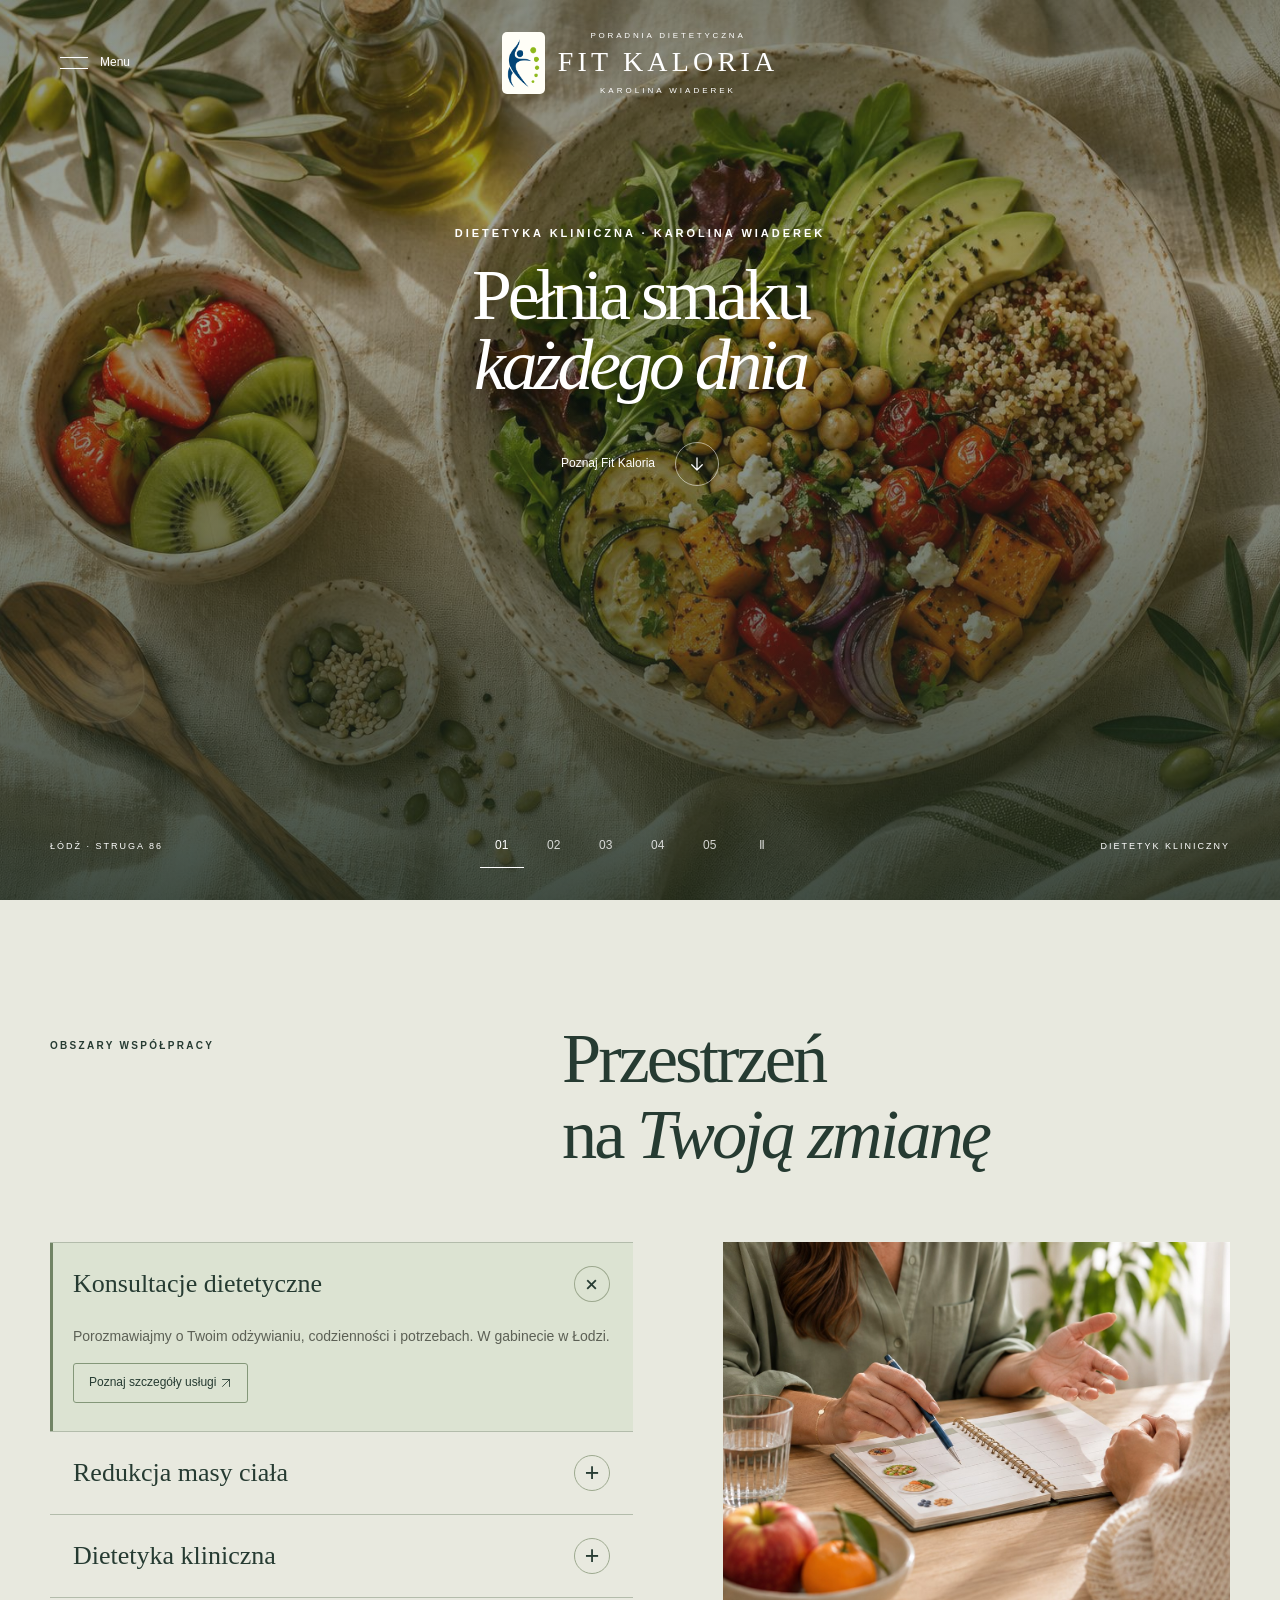
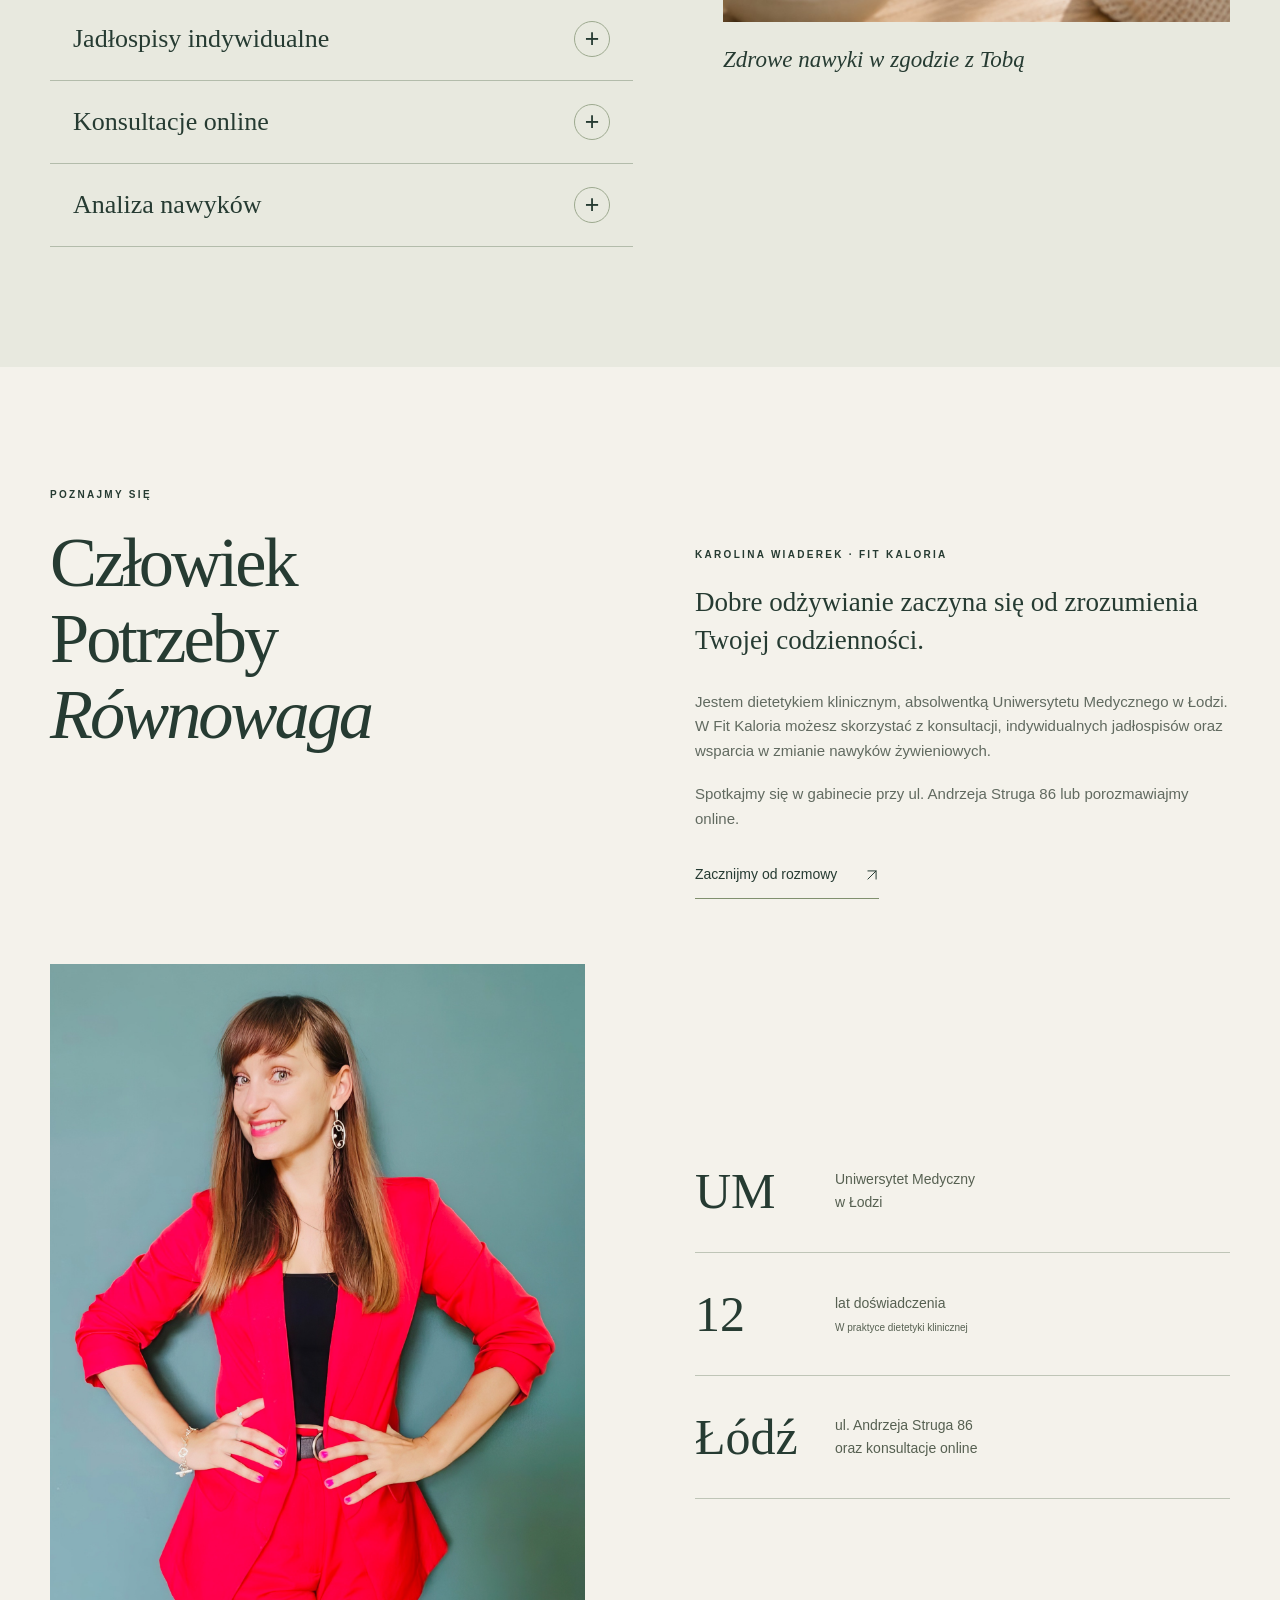
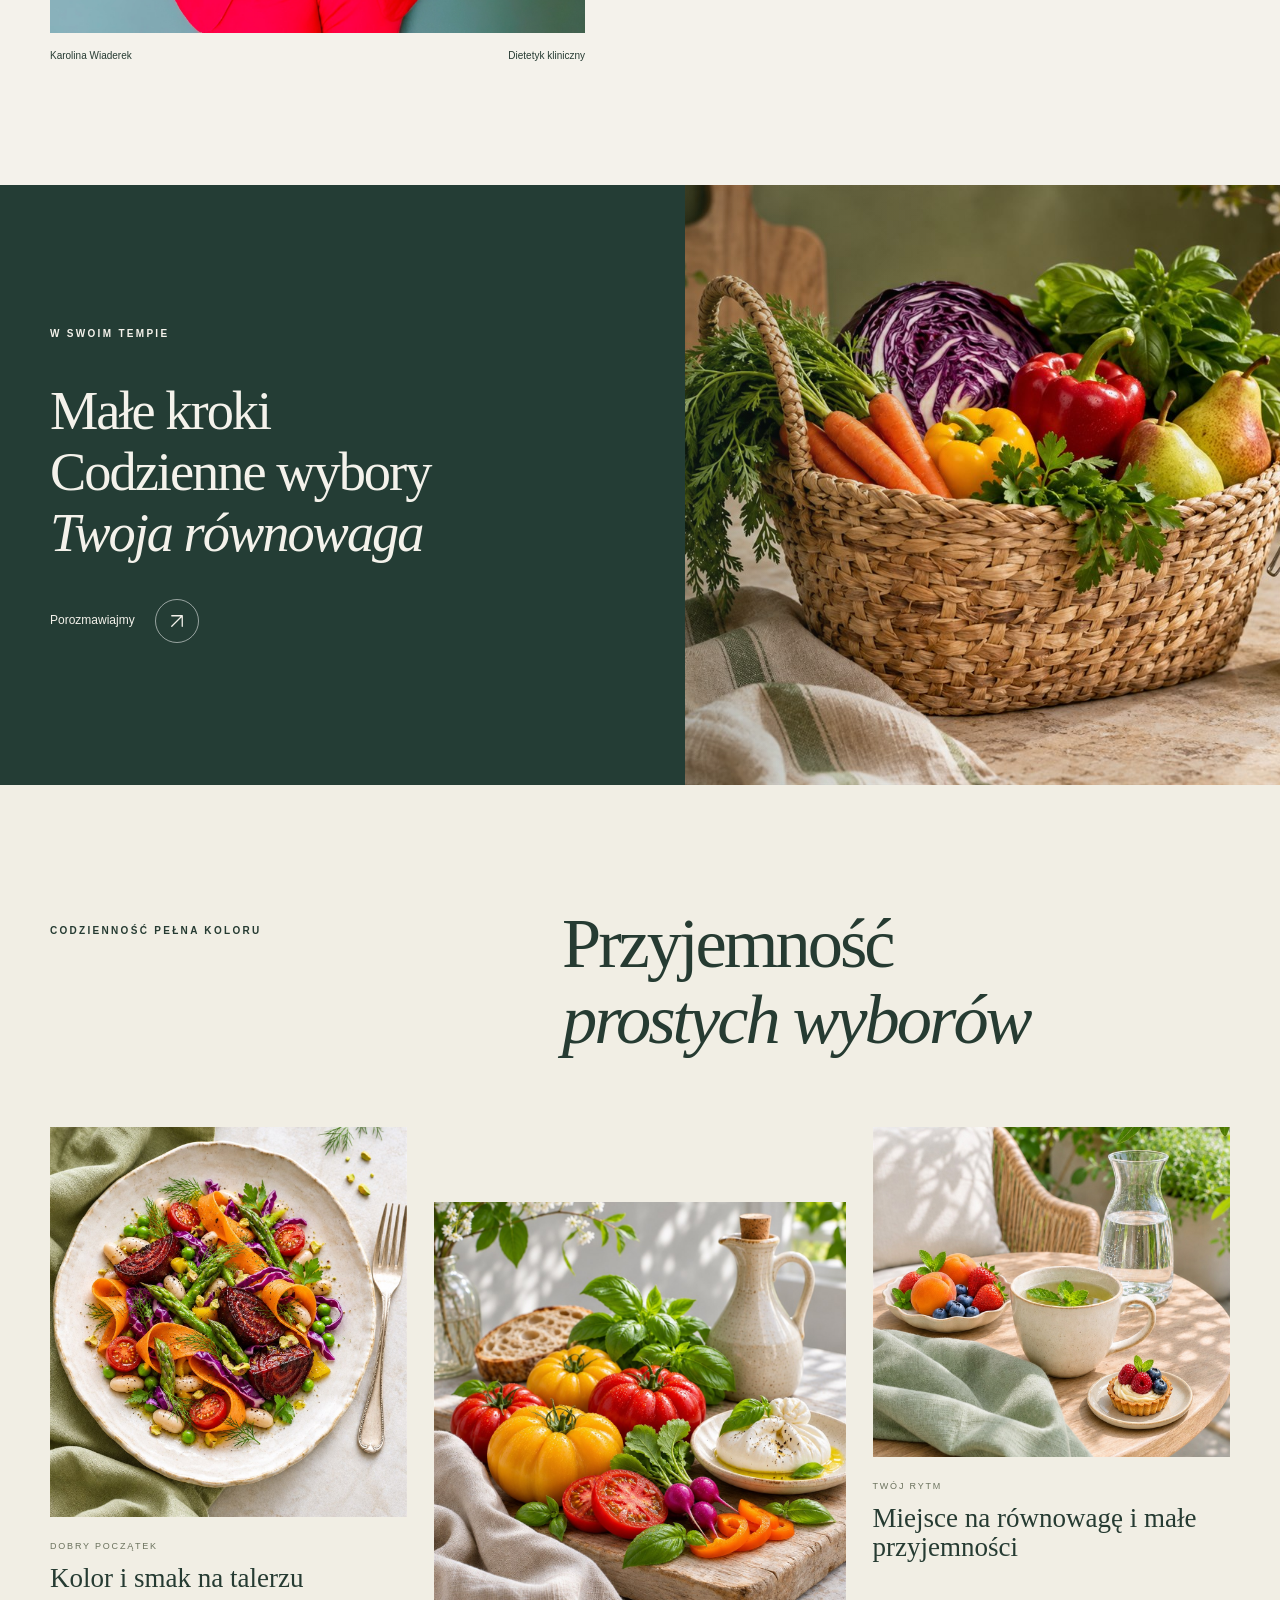
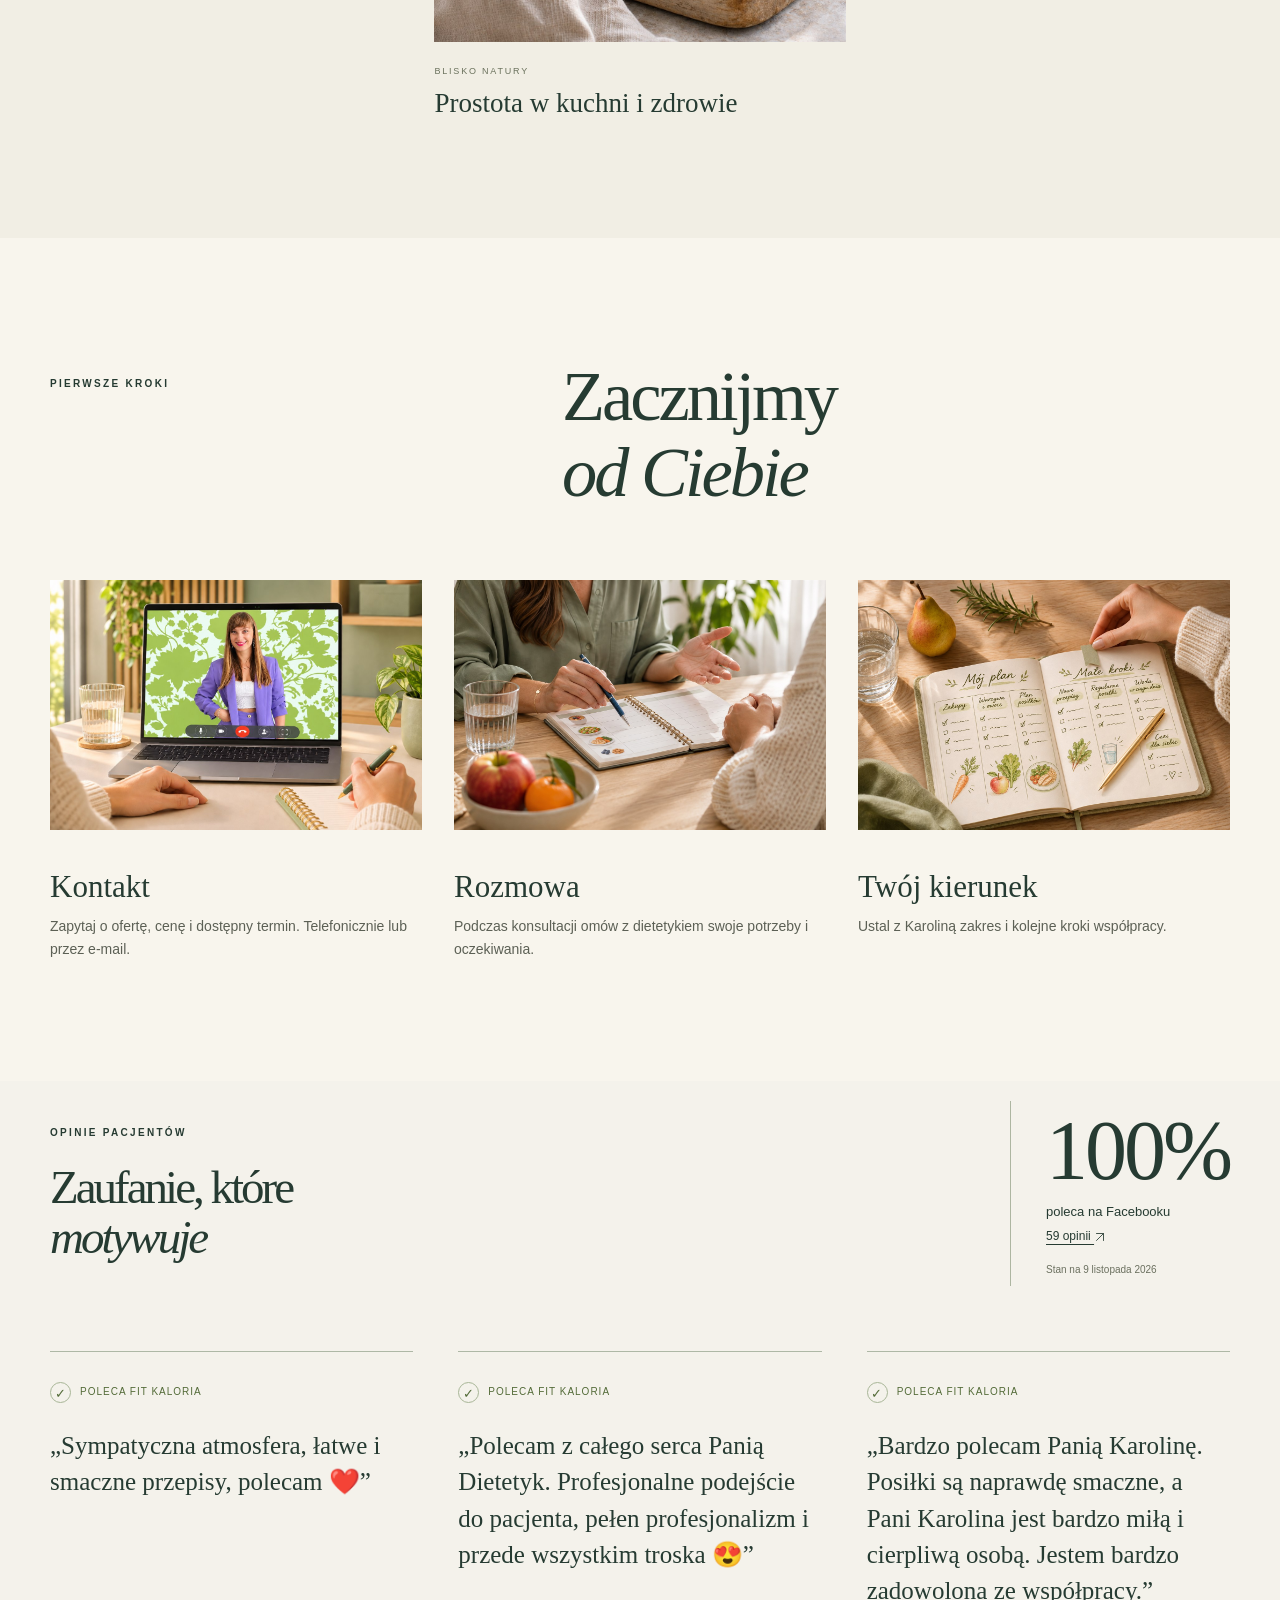
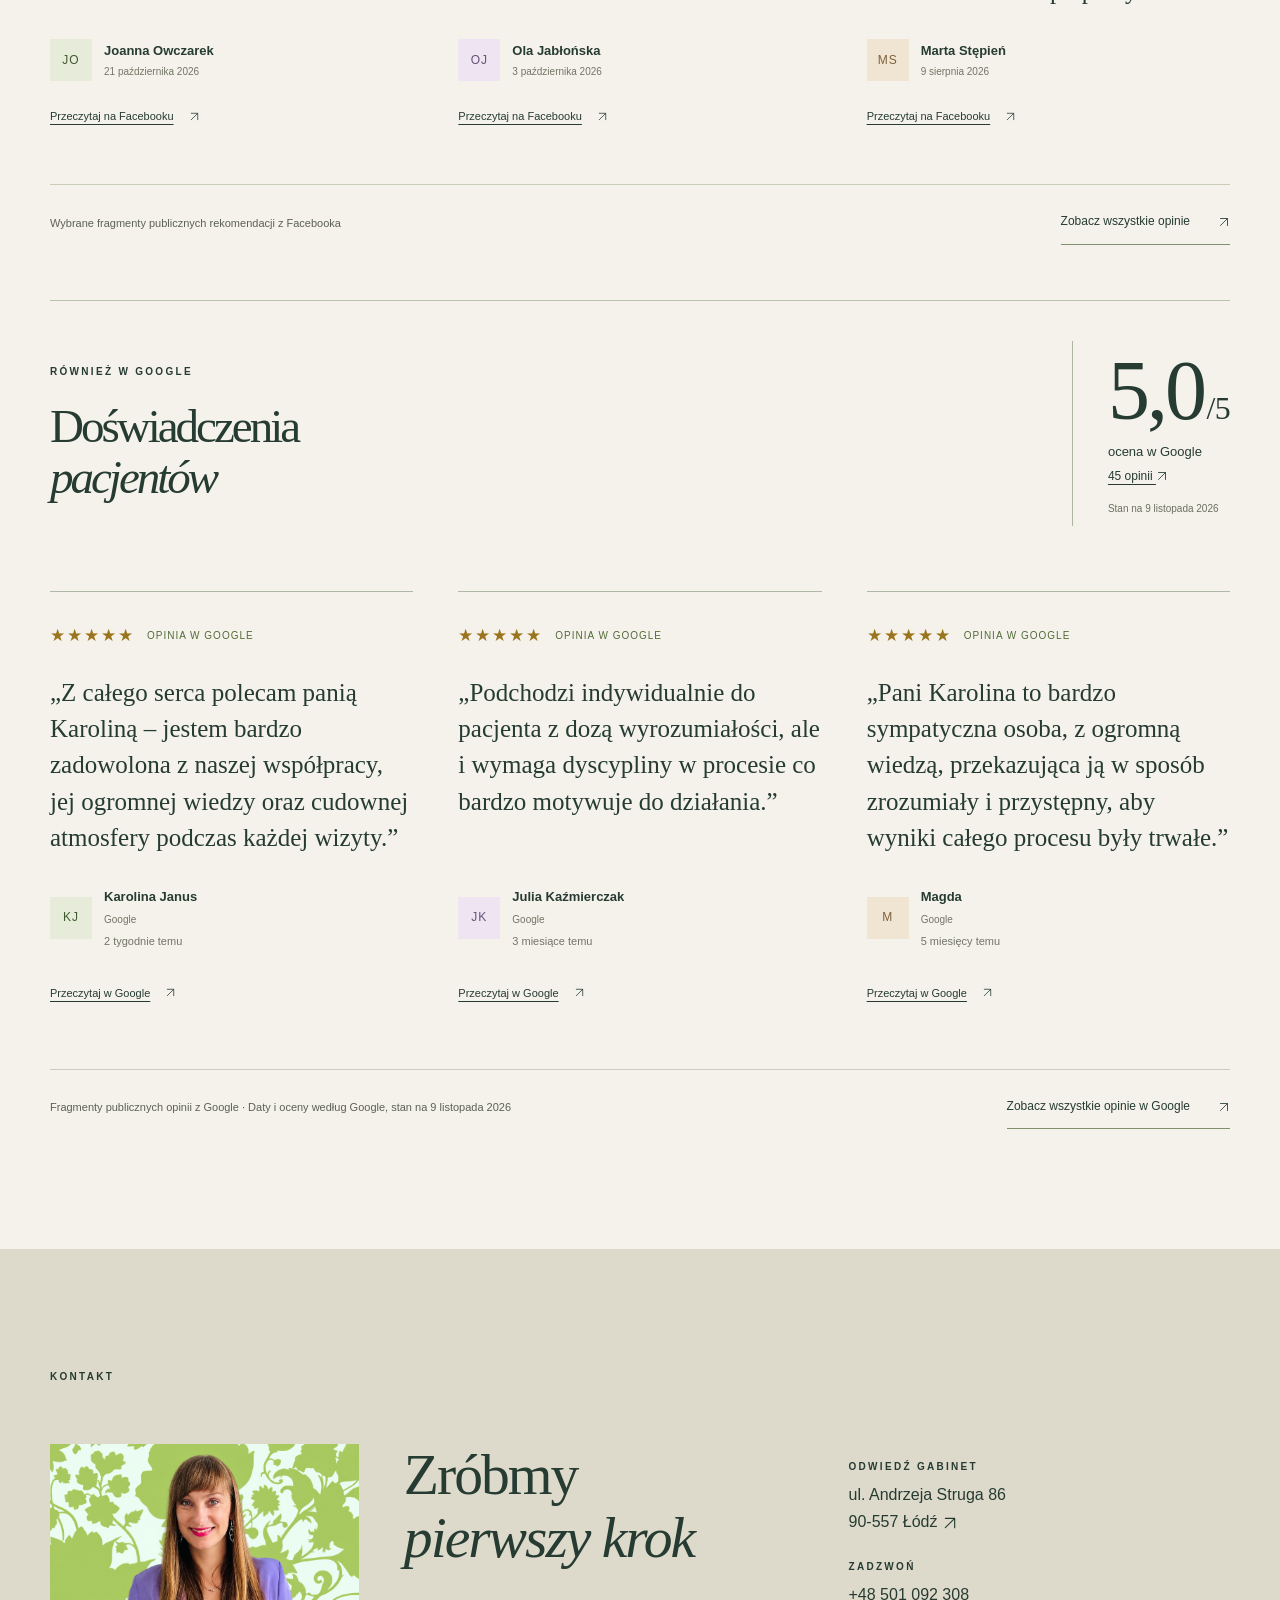
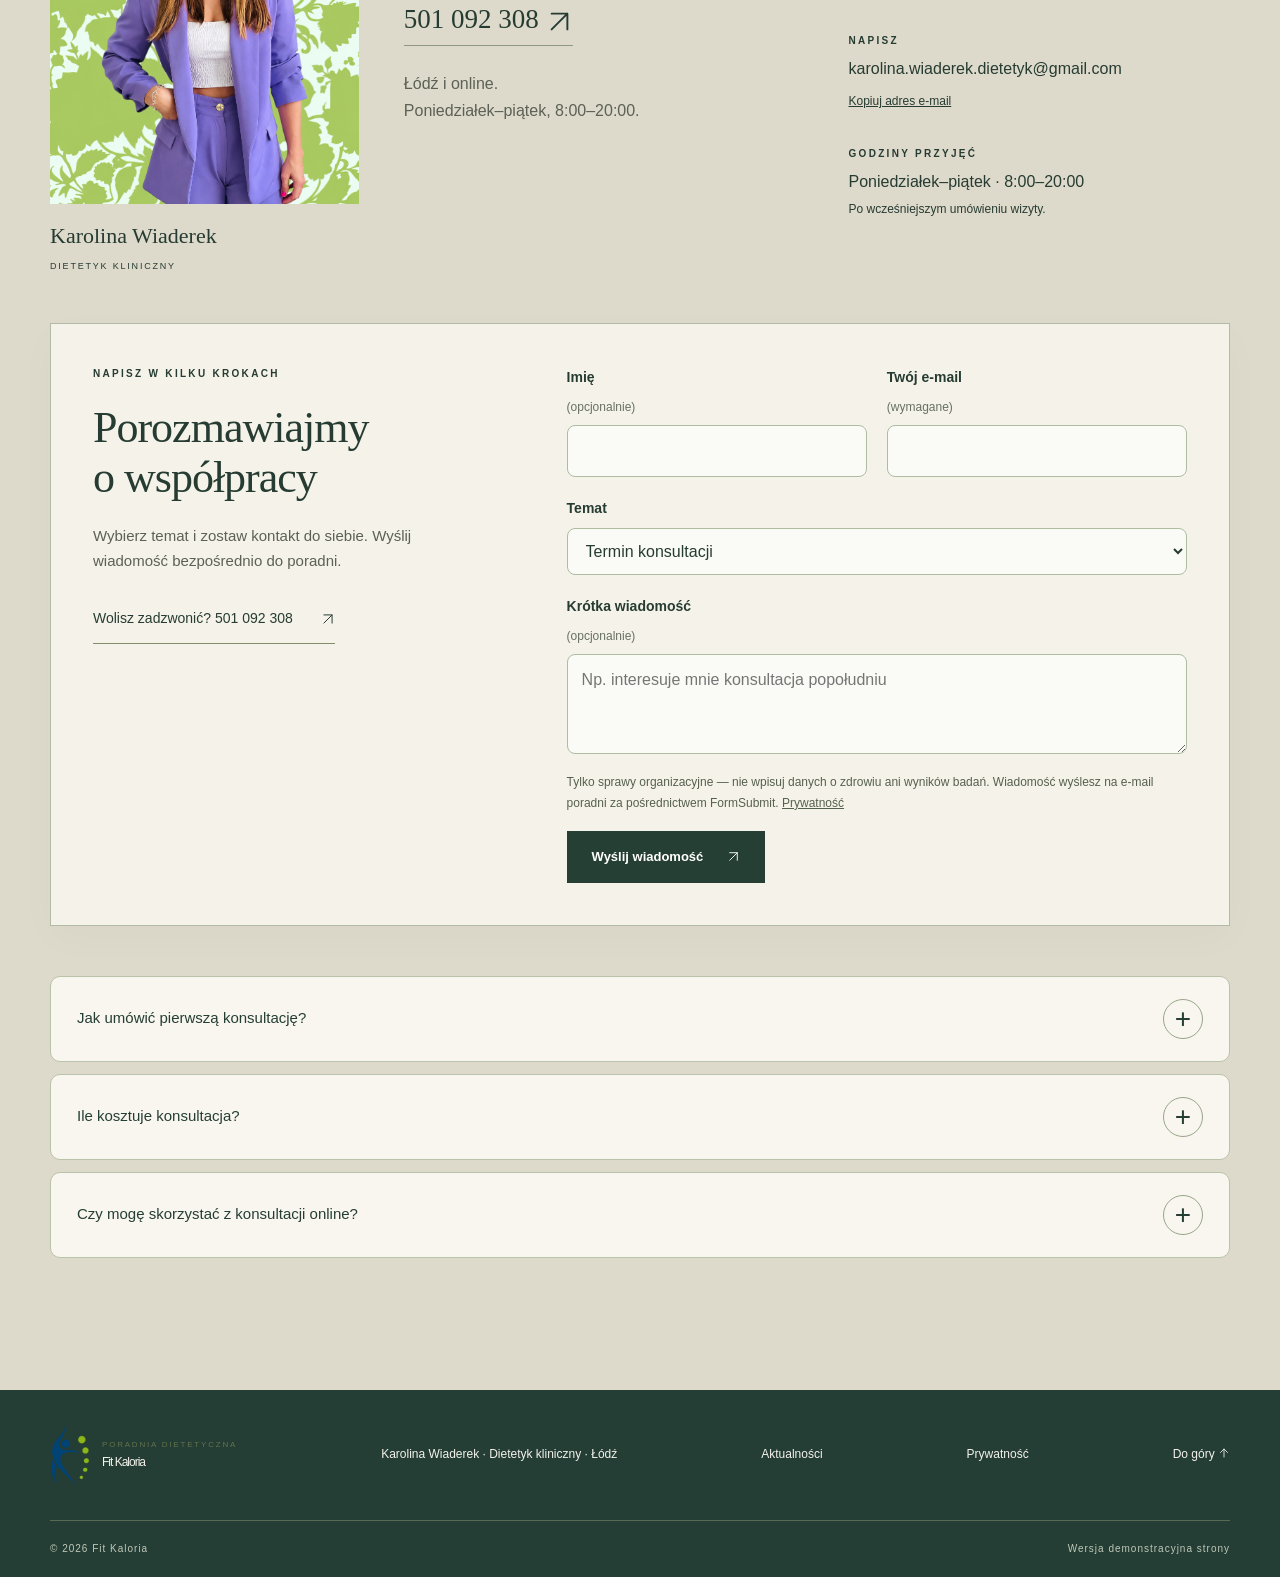
==== commit 161a2092: "Complete gallery captions with balance and small pleasures" ====
--- a/index.html
+++ b/index.html
@@ -1 +1 @@
-<!doctype html><html lang="pl"><head><meta charset="utf-8"><meta name="viewport" content="width=device-width,initial-scale=1"><meta name="theme-color" content="#243d35"><title>Fit Kaloria — Karolina Wiaderek | Dietetyk kliniczny Łódź</title><meta name="description" content="Fit Kaloria, Karolina Wiaderek — dietetyk kliniczny w Łodzi. Konsultacje, indywidualne jadłospisy i wsparcie żywieniowe. Struga 86. Tel. 501 092 308."><link rel="canonical" href="https://gipsdrill.github.io/fit-kaloria-editorial-premium/"><link rel="icon" href="favicon.ico?v=20" sizes="any"><link rel="icon" type="image/png" sizes="32x32" href="favicon-32.png?v=20"><link rel="icon" type="image/svg+xml" href="favicon.svg?v=20"><link rel="apple-touch-icon" sizes="180x180" href="apple-touch-icon.png?v=20"><link rel="stylesheet" href="style.css?v=33"><script src="app.js?v=25" defer></script><script type="application/ld+json">{"@context":"https://schema.org","@type":"LocalBusiness","name":"Fit Kaloria — Karolina Wiaderek","description":"Poradnia dietetyczna. Dietetyk kliniczny w Łodzi.","url":"https://gipsdrill.github.io/fit-kaloria-editorial-premium/","telephone":"+48 501 092 308","email":"karolina.wiaderek.dietetyk@gmail.com","address":{"@type":"PostalAddress","streetAddress":"ul. Andrzeja Struga 86","postalCode":"90-557","addressLocality":"Łódź","addressCountry":"PL"},"openingHours":["Mo-Fr 08:00-20:00"],"image":"https://gipsdrill.github.io/fit-kaloria-editorial-premium/karolina-purple.jpg","@id":"https://gipsdrill.github.io/fit-kaloria-editorial-premium/#poradnia","hasMap":"https://www.google.com/maps/place/Mgr+dietetyk+Karolina+Wiaderek+Poradnia+%22Fit+Kaloria%22/@51.7617247,19.4341873,17z/data=!3m1!4b1!4m5!3m4!1s0x471a35250b10f0a1:0xd8a62a814ab3b971!8m2!3d51.7617247!4d19.4341873","sameAs":["https://www.google.com/maps/place/Mgr+dietetyk+Karolina+Wiaderek+Poradnia+%22Fit+Kaloria%22/@51.7617247,19.4341873,17z/data=!3m1!4b1!4m5!3m4!1s0x471a35250b10f0a1:0xd8a62a814ab3b971!8m2!3d51.7617247!4d19.4341873","https://www.facebook.com/profile.php?id=100089357919979"],"geo":{"@type":"GeoCoordinates","latitude":51.7617247,"longitude":19.4341873},"areaServed":{"@type":"City","name":"Łódź"},"hasOfferCatalog":{"@type":"OfferCatalog","name":"Oferta Fit Kaloria","itemListElement":[{"@type":"Offer","itemOffered":{"@type":"Service","name":"Konsultacje dietetyczne","url":"https://gipsdrill.github.io/fit-kaloria-editorial-premium/konsultacje-dietetyczne.html"}},{"@type":"Offer","itemOffered":{"@type":"Service","name":"Redukcja masy ciała","url":"https://gipsdrill.github.io/fit-kaloria-editorial-premium/redukcja-masy-ciala.html"}},{"@type":"Offer","itemOffered":{"@type":"Service","name":"Dietetyka kliniczna","url":"https://gipsdrill.github.io/fit-kaloria-editorial-premium/dietetyka-kliniczna.html"}},{"@type":"Offer","itemOffered":{"@type":"Service","name":"Jadłospisy indywidualne","url":"https://gipsdrill.github.io/fit-kaloria-editorial-premium/jadlospisy-indywidualne.html"}},{"@type":"Offer","itemOffered":{"@type":"Service","name":"Konsultacje online","url":"https://gipsdrill.github.io/fit-kaloria-editorial-premium/konsultacje-online.html"}},{"@type":"Offer","itemOffered":{"@type":"Service","name":"Analiza nawyków","url":"https://gipsdrill.github.io/fit-kaloria-editorial-premium/analiza-nawykow.html"}}]}}</script><meta property="og:type" content="website"><meta property="og:locale" content="pl_PL"><meta property="og:site_name" content="Fit Kaloria — Poradnia Dietetyczna"><meta property="og:title" content="Fit Kaloria — Karolina Wiaderek | Dietetyk Łódź"><meta property="og:description" content="Odżywianie dopasowane do Ciebie. Konsultacje dietetyczne, indywidualne jadłospisy i wsparcie w zmianie nawyków. Łódź, ul. Struga 86."><meta property="og:url" content="https://gipsdrill.github.io/fit-kaloria-editorial-premium/"><meta property="og:image" content="https://gipsdrill.github.io/fit-kaloria-editorial-premium/fit-kaloria-social-v21.jpg"><meta property="og:image:secure_url" content="https://gipsdrill.github.io/fit-kaloria-editorial-premium/fit-kaloria-social-v21.jpg"><meta property="og:image:type" content="image/jpeg"><meta property="og:image:width" content="1200"><meta property="og:image:height" content="630"><meta property="og:image:alt" content="Fit Kaloria — odżywianie w Twoim rytmie. Kolorowe warzywa przygotowywane w kuchni."><meta name="twitter:card" content="summary_large_image"><meta name="twitter:title" content="Fit Kaloria — Karolina Wiaderek | Dietetyk Łódź"><meta name="twitter:description" content="Odżywianie dopasowane do Ciebie. Konsultacje dietetyczne, indywidualne jadłospisy i wsparcie w zmianie nawyków. Łódź, ul. Struga 86."><meta name="twitter:image" content="https://gipsdrill.github.io/fit-kaloria-editorial-premium/fit-kaloria-social-v21.jpg"><meta name="twitter:image:alt" content="Fit Kaloria — odżywianie w Twoim rytmie. Kolorowe warzywa przygotowywane w kuchni."></head><body class="editorial" id="top"><a href="#main" class="skip-link">Przejdź do treści</a><header class="editorial-header" id="start"><button class="menu-toggle" aria-expanded="false" aria-controls="editorial-menu"><span class="menu-lines" aria-hidden="true"></span>Menu</button><a class="editorial-logo" href="#top" aria-label="Fit Kaloria — początek strony"><img class="brand-mark" src="logo-fit-kaloria.png" alt="" aria-hidden="true" width="213" height="320"><div><small class="brand-descriptor">PORADNIA DIETETYCZNA</small>FIT KALORIA<span>KAROLINA WIADEREK</span></div></a></header><div class="menu-backdrop" hidden></div><nav id="editorial-menu" class="editorial-menu" aria-label="Nawigacja główna" hidden><img class="brand-mark" src="logo-fit-kaloria.png" alt="" aria-hidden="true" width="213" height="320"><span class="eyebrow">FIT KALORIA · ŁÓDŹ</span><a href="#oferta">Oferta</a><a href="#o-mnie">O mnie</a><a href="#proces">Współpraca</a><a href="#opinie">Opinie</a><a href="aktualnosci.html">Aktualności</a><a href="#kontakt">Kontakt</a><div class="menu-contact"><a href="tel:+48501092308">+48 501 092 308</a><a href="mailto:karolina.wiaderek.dietetyk@gmail.com">karolina.wiaderek.dietetyk@gmail.com</a></div></nav><main id="main"><section class="editorial-hero"><div class="hero-slides"><div class="hero-slide active" data-title="Pełnia smaku" data-accent="każdego dnia" style="--slide-background:url('food.jpg')" aria-hidden="false"><div class="hero-photo-window"><img src="food.jpg" width="1536" height="1024" alt="Kolorowy posiłek ze świeżych produktów" fetchpriority="high"></div></div><div class="hero-slide" data-title="Proste składniki" data-accent="dobre nawyki" style="--slide-background:url('preparation-young.jpg')" aria-hidden="true"><div class="hero-photo-window"><img src="preparation-young.jpg" width="1536" height="1024" alt="Przygotowywanie warzyw w kuchni" decoding="async" fetchpriority="low"></div></div><div class="hero-slide portrait-slide" data-title="Twoje potrzeby" data-accent="w centrum uwagi" style="--slide-background:url('karolina-purple.jpg')" aria-hidden="true"><div class="hero-photo-window"><img src="karolina-purple.jpg" width="2048" height="2048" alt="Karolina Wiaderek w fioletowym garniturze" decoding="async" fetchpriority="low"></div></div><div class="hero-slide" data-title="Dobry plan" data-accent="w Twoim rytmie" style="--slide-background:url('desk.jpg')" aria-hidden="true"><div class="hero-photo-window"><img src="desk.jpg" width="1536" height="1024" alt="Notatnik i posiłek na jasnym stole" decoding="async" fetchpriority="low"></div></div><div class="hero-slide portrait-slide" data-title="Zacznijmy" data-accent="od rozmowy" style="--slide-background:url('karolina-red.jpg')" aria-hidden="true"><div class="hero-photo-window"><img src="karolina-red.jpg" width="2048" height="2048" alt="Karolina Wiaderek w czerwonej marynarce" decoding="async" fetchpriority="low"></div></div></div><div class="editorial-hero-content"><span class="eyebrow">DIETETYKA KLINICZNA · KAROLINA WIADEREK</span><h1 class="slide-heading"><span data-slide-title>Pełnia smaku</span><em data-slide-accent>każdego dnia</em></h1><a class="round-link" href="#o-mnie">Poznaj Fit Kaloria <span class="link-arrow"><svg class="ui-arrow" viewBox="0 0 24 24" width="24" height="24" aria-hidden="true" focusable="false"><path d="M12 4v16m-7-7 7 7 7-7"/></svg></span></a></div><div class="hero-bottom"><span>ŁÓDŹ · STRUGA 86</span><div class="slide-controls" role="group" aria-label="Wybierz zdjęcie w pokazie"><button data-slide="0" aria-label="Pokaż zdjęcie żywności" aria-pressed="true">01</button><button data-slide="1" aria-label="Pokaż zdjęcie przygotowywania posiłku" aria-pressed="false">02</button><button data-slide="2" aria-label="Pokaż zdjęcie Karoliny w fioletowym garniturze" aria-pressed="false">03</button><button data-slide="3" aria-label="Pokaż zdjęcie stołu z sałatką i notesem" aria-pressed="false">04</button><button data-slide="4" aria-label="Pokaż zdjęcie Karoliny w czerwonej marynarce" aria-pressed="false">05</button><button class="pause-slides" aria-label="Zatrzymaj pokaz zdjęć">Ⅱ</button></div><span>DIETETYK KLINICZNY</span></div></section><section id="oferta" class="editorial-offer section"><div class="container"><div class="section-heading reveal"><span class="eyebrow">OBSZARY WSPÓŁPRACY</span><h2>Przestrzeń<br>na <em>Twoją zmianę</em></h2></div><div class="offer-layout"><div class="service-list"><details name="fit-kaloria-services" class="service-row reveal" data-service="0" open><summary><h3>Konsultacje dietetyczne</h3><span class="row-plus" aria-hidden="true">+</span></summary><div class="row-body"><p>Porozmawiajmy o Twoim odżywianiu, codzienności i potrzebach. W gabinecie w Łodzi.</p><a href="konsultacje-dietetyczne.html">Poznaj szczegóły usługi <span class="link-arrow" aria-hidden="true"><svg class="ui-arrow" viewBox="0 0 24 24" width="24" height="24" aria-hidden="true" focusable="false"><path d="M5 19 19 5M5 5h14v14"/></svg></span></a><img class="service-mobile-photo" src="consultation-premium.jpg" alt="Ilustracja konsultacji dietetycznej i wspólnego omawiania nawyków" width="1400" height="933" loading="lazy" data-portrait="false"></div></details><details name="fit-kaloria-services" class="service-row reveal" data-service="1" ><summary><h3>Redukcja masy ciała</h3><span class="row-plus" aria-hidden="true">+</span></summary><div class="row-body"><p>Indywidualne podejście do zmiany nawyków i pracy nad masą ciała.</p><a href="redukcja-masy-ciala.html">Poznaj szczegóły usługi <span class="link-arrow" aria-hidden="true"><svg class="ui-arrow" viewBox="0 0 24 24" width="24" height="24" aria-hidden="true" focusable="false"><path d="M5 19 19 5M5 5h14v14"/></svg></span></a><img class="service-mobile-photo" src="weight.jpg" alt="Jabłko, miarka i waga — ilustracja redukcji masy ciała" width="1200" height="800" loading="lazy" data-portrait="false"></div></details><details name="fit-kaloria-services" class="service-row reveal" data-service="2" ><summary><h3>Dietetyka kliniczna</h3><span class="row-plus" aria-hidden="true">+</span></summary><div class="row-body"><p>Wsparcie żywieniowe uwzględniające Twoją sytuację zdrowotną.</p><a href="dietetyka-kliniczna.html">Poznaj szczegóły usługi <span class="link-arrow" aria-hidden="true"><svg class="ui-arrow" viewBox="0 0 24 24" width="24" height="24" aria-hidden="true" focusable="false"><path d="M5 19 19 5M5 5h14v14"/></svg></span></a><img class="service-mobile-photo" src="clinical-premium.jpg" alt="Ilustracja analizy żywieniowej z wykresami i świeżymi produktami" width="1400" height="933" loading="lazy" data-portrait="false"></div></details><details name="fit-kaloria-services" class="service-row reveal" data-service="3" ><summary><h3>Jadłospisy indywidualne</h3><span class="row-plus" aria-hidden="true">+</span></summary><div class="row-body"><p>Plan odżywiania dopasowany do Twoich preferencji i rytmu dnia.</p><a href="jadlospisy-indywidualne.html">Poznaj szczegóły usługi <span class="link-arrow" aria-hidden="true"><svg class="ui-arrow" viewBox="0 0 24 24" width="24" height="24" aria-hidden="true" focusable="false"><path d="M5 19 19 5M5 5h14v14"/></svg></span></a><img class="service-mobile-photo" src="mealplan.jpg" alt="Przykładowe kompozycje posiłków w szklanych pojemnikach" width="1200" height="800" loading="lazy" data-portrait="false"></div></details><details name="fit-kaloria-services" class="service-row reveal" data-service="4" ><summary><h3>Konsultacje online</h3><span class="row-plus" aria-hidden="true">+</span></summary><div class="row-body"><p>Kontakt z dietetykiem także wtedy, gdy nie możesz odwiedzić gabinetu.</p><a href="konsultacje-online.html">Poznaj szczegóły usługi <span class="link-arrow" aria-hidden="true"><svg class="ui-arrow" viewBox="0 0 24 24" width="24" height="24" aria-hidden="true" focusable="false"><path d="M5 19 19 5M5 5h14v14"/></svg></span></a><img class="service-mobile-photo" src="online-purple.jpg" alt="Ilustracja konsultacji online z portretem Karoliny w fioletowym garniturze" width="1200" height="800" loading="lazy" data-portrait="false"></div></details><details name="fit-kaloria-services" class="service-row reveal" data-service="5" ><summary><h3>Analiza nawyków</h3><span class="row-plus" aria-hidden="true">+</span></summary><div class="row-body"><p>Przyjrzyjmy się codziennym wyborom i możliwościom zmiany.</p><a href="analiza-nawykow.html">Poznaj szczegóły usługi <span class="link-arrow" aria-hidden="true"><svg class="ui-arrow" viewBox="0 0 24 24" width="24" height="24" aria-hidden="true" focusable="false"><path d="M5 19 19 5M5 5h14v14"/></svg></span></a><img class="service-mobile-photo" src="habits-tracker.jpg" alt="Dzienniczek obserwacji nawyków: woda, posiłki i warzywa" width="1200" height="800" loading="lazy" data-portrait="false"></div></details></div><div class="offer-image reveal"><img id="service-preview" src="consultation-premium.jpg" width="1400" height="933" loading="lazy" alt="Ilustracja konsultacji dietetycznej i wspólnego omawiania nawyków" data-portrait="false"><span>Zdrowe nawyki w zgodzie z Tobą</span></div></div></div></section><section id="o-mnie" class="editorial-intro section"><div class="container"><div class="editorial-title reveal"><span class="eyebrow">POZNAJMY SIĘ</span><h2>Człowiek<br>Potrzeby<br><em>Równowaga</em></h2></div><div class="intro-copy reveal"><span class="eyebrow">KAROLINA WIADEREK · FIT KALORIA</span><p class="lead">Dobre odżywianie zaczyna się od zrozumienia Twojej codzienności.</p><p>Jestem dietetykiem klinicznym, absolwentką Uniwersytetu Medycznego w Łodzi. W Fit Kaloria możesz skorzystać z konsultacji, indywidualnych jadłospisów oraz wsparcia w zmianie nawyków żywieniowych.</p><p>Spotkajmy się w gabinecie przy ul. Andrzeja Struga 86 lub porozmawiajmy online.</p><a class="text-link" href="#kontakt">Zacznijmy od rozmowy <span class="link-arrow"><svg class="ui-arrow" viewBox="0 0 24 24" width="24" height="24" aria-hidden="true" focusable="false"><path d="M5 19 19 5M5 5h14v14"/></svg></span></a></div><div class="editorial-portrait reveal"><img src="karolina-red.jpg" width="2048" height="2048" loading="lazy" alt="Portret Karoliny Wiaderek w czerwonej marynarce"><div class="portrait-caption"><span>Karolina Wiaderek</span><span>Dietetyk kliniczny</span></div></div><div class="credentials reveal"><div><strong>UM</strong><p>Uniwersytet Medyczny<br>w Łodzi</p></div><div><strong>12</strong><p>lat doświadczenia<small>W praktyce dietetyki klinicznej</small></p></div><div><strong>Łódź</strong><p>ul. Andrzeja Struga 86<br>oraz konsultacje online</p></div></div></div></section><section class="statement section"><div class="container reveal"><span class="eyebrow">W SWOIM TEMPIE</span><p>Małe kroki<br>Codzienne wybory<br><em>Twoja równowaga</em></p><a class="round-link" href="#kontakt">Porozmawiajmy <span class="link-arrow"><svg class="ui-arrow" viewBox="0 0 24 24" width="24" height="24" aria-hidden="true" focusable="false"><path d="M5 19 19 5M5 5h14v14"/></svg></span></a></div><figure class="statement-photo"><img src="market.jpg" width="1200" height="800" loading="lazy" alt="Koszyk świeżych warzyw, gruszek i ziół"></figure></section><section class="visual-journal section" aria-labelledby="daily-title"><div class="container"><div class="section-heading reveal"><span class="eyebrow">CODZIENNOŚĆ PEŁNA KOLORU</span><h2 id="daily-title">Przyjemność<br><em>prostych wyborów</em></h2></div><div class="journal-grid"><figure class="journal-card breakfast-card reveal"><div class="journal-photo"><img src="gallery-plate-color.jpg" width="1120" height="1400" loading="lazy" alt="Kolorowy talerz z burakiem, pomidorami, fioletową kapustą, marchewką i zielonym groszkiem"></div><figcaption><span>DOBRY POCZĄTEK</span><h3>Kolor i smak na talerzu</h3></figcaption></figure><figure class="journal-card preparation-card reveal"><div class="journal-photo"><img src="gallery-kitchen-color.jpg" width="1120" height="1400" loading="lazy" alt="Czerwone i żółte pomidory, fioletowe rzodkiewki, papryka, bazylia i burrata"></div><figcaption><span>BLISKO NATURY</span><h3>Prostota w kuchni i zdrowie</h3></figcaption></figure><figure class="journal-card desk-card reveal"><div class="journal-photo"><img src="gallery-balance-dessert-v1.jpg" width="1122" height="1402" loading="lazy" alt="Słoneczny taras z naparem miętowym, świeżymi owocami i tartaletką z kremem, malinami i borówkami"></div><figcaption><span>TWÓJ RYTM</span><h3>Miejsce na równowagę</h3></figcaption></figure></div></div></section><section id="proces" class="editorial-process section"><div class="container"><div class="section-heading reveal"><span class="eyebrow">PIERWSZE KROKI</span><h2>Zacznijmy<br><em>od Ciebie</em></h2></div><div class="process-grid"><article class="reveal"><div class="process-photo"><img src="online-purple.jpg" width="1200" height="800" loading="lazy" alt="Ilustracja kontaktu online z Karoliną Wiaderek"></div><h3>Kontakt</h3><p>Zapytaj o ofertę, cenę i dostępny termin. Telefonicznie lub przez e-mail.</p></article><article class="reveal"><div class="process-photo"><img src="consultation-premium.jpg" width="1200" height="800" loading="lazy" alt="Rozmowa o codziennym odżywianiu przy wspólnym stole — fotografia ilustracyjna"></div><h3>Rozmowa</h3><p>Podczas konsultacji omów z dietetykiem swoje potrzeby i oczekiwania.</p></article><article class="reveal"><div class="process-photo"><img src="process-direction-filled.jpg" width="1400" height="933" loading="lazy" alt="Planer z notatkami o posiłkach, zaznaczeniami i rysunkami produktów"></div><h3>Twój kierunek</h3><p>Ustal z Karoliną zakres i kolejne kroki współpracy.</p></article></div></div></section><section id="opinie" class="opinions section" aria-labelledby="opinions-title"><div class="container"><div class="reviews-heading reveal"><div><span class="eyebrow">OPINIE PACJENTÓW</span><h2 id="opinions-title">Zaufanie, które<br><em>motywuje</em></h2></div><div class="reviews-rating"><a href="https://www.facebook.com/profile.php?id=100089357919979&amp;sk=reviews" target="_blank" rel="noopener noreferrer" aria-label="100 procent poleca, 59 opinii — zobacz rekomendacje na Facebooku"><strong>100%</strong><span>poleca na Facebooku</span><span class="reviews-count">59 opinii <span class="link-arrow" aria-hidden="true"><svg class="ui-arrow" viewBox="0 0 24 24" width="24" height="24" aria-hidden="true" focusable="false"><path d="M5 19 19 5M5 5h14v14"/></svg></span></span></a><small>Stan na 9 listopada 2026</small></div></div><div class="reviews-grid"><figure class="review-card reveal"><div class="review-recommends"><span aria-hidden="true">✓</span> Poleca Fit Kaloria</div><blockquote cite="https://www.facebook.com/joanna.owczarek.14/posts/pfbid02WuuSQ4c2e4C1T7g9t3X2cMjEcWPpSVGaVyHeqSx7U6V78qfizSyQPWGCchpttrAsl"><p>„Sympatyczna atmosfera, łatwe i smaczne przepisy, polecam ❤️”</p></blockquote><figcaption><span class="review-initials" aria-hidden="true">JO</span><div><span class="review-name">Joanna Owczarek</span><time datetime="2026-10-21">21 października 2026</time></div></figcaption><a class="review-source" href="https://www.facebook.com/joanna.owczarek.14/posts/pfbid02WuuSQ4c2e4C1T7g9t3X2cMjEcWPpSVGaVyHeqSx7U6V78qfizSyQPWGCchpttrAsl" target="_blank" rel="noopener noreferrer" aria-label="Przeczytaj pełną opinię Joanna Owczarek na Facebooku">Przeczytaj na Facebooku <span class="link-arrow" aria-hidden="true"><svg class="ui-arrow" viewBox="0 0 24 24" width="24" height="24" aria-hidden="true" focusable="false"><path d="M5 19 19 5M5 5h14v14"/></svg></span></a></figure><figure class="review-card reveal"><div class="review-recommends"><span aria-hidden="true">✓</span> Poleca Fit Kaloria</div><blockquote cite="https://www.facebook.com/ola.boruszewska.9/posts/pfbid02fcZiLbEadskgMvyeNUvij6CbBAMWwHtJXq2Giww8P4EMPZJq7A9AGcSLjbbgANdMl"><p>„Polecam z całego serca Panią Dietetyk. Profesjonalne podejście do pacjenta, pełen profesjonalizm i przede wszystkim troska 😍”</p></blockquote><figcaption><span class="review-initials" aria-hidden="true">OJ</span><div><span class="review-name">Ola Jabłońska</span><time datetime="2026-10-03">3 października 2026</time></div></figcaption><a class="review-source" href="https://www.facebook.com/ola.boruszewska.9/posts/pfbid02fcZiLbEadskgMvyeNUvij6CbBAMWwHtJXq2Giww8P4EMPZJq7A9AGcSLjbbgANdMl" target="_blank" rel="noopener noreferrer" aria-label="Przeczytaj pełną opinię Ola Jabłońska na Facebooku">Przeczytaj na Facebooku <span class="link-arrow" aria-hidden="true"><svg class="ui-arrow" viewBox="0 0 24 24" width="24" height="24" aria-hidden="true" focusable="false"><path d="M5 19 19 5M5 5h14v14"/></svg></span></a></figure><figure class="review-card reveal"><div class="review-recommends"><span aria-hidden="true">✓</span> Poleca Fit Kaloria</div><blockquote cite="https://www.facebook.com/permalink.php?story_fbid=pfbid027wYNBWqaXnH6uTH15udUowrWkuy9GqmeiU2VArmY7yCeMm7dGDjGRLqKdkiLvN6Pl&amp;id=100013738157498"><p>„Bardzo polecam Panią Karolinę. Posiłki są naprawdę smaczne, a Pani Karolina jest bardzo miłą i cierpliwą osobą. Jestem bardzo zadowolona ze współpracy.”</p></blockquote><figcaption><span class="review-initials" aria-hidden="true">MS</span><div><span class="review-name">Marta Stępień</span><time datetime="2026-08-09">9 sierpnia 2026</time></div></figcaption><a class="review-source" href="https://www.facebook.com/permalink.php?story_fbid=pfbid027wYNBWqaXnH6uTH15udUowrWkuy9GqmeiU2VArmY7yCeMm7dGDjGRLqKdkiLvN6Pl&amp;id=100013738157498" target="_blank" rel="noopener noreferrer" aria-label="Przeczytaj pełną opinię Marta Stępień na Facebooku">Przeczytaj na Facebooku <span class="link-arrow" aria-hidden="true"><svg class="ui-arrow" viewBox="0 0 24 24" width="24" height="24" aria-hidden="true" focusable="false"><path d="M5 19 19 5M5 5h14v14"/></svg></span></a></figure></div><div class="reviews-footnote"><p>Wybrane fragmenty publicznych rekomendacji z Facebooka</p><a class="text-link" href="https://www.facebook.com/profile.php?id=100089357919979&amp;sk=reviews" target="_blank" rel="noopener noreferrer">Zobacz wszystkie opinie <span class="link-arrow" aria-hidden="true"><svg class="ui-arrow" viewBox="0 0 24 24" width="24" height="24" aria-hidden="true" focusable="false"><path d="M5 19 19 5M5 5h14v14"/></svg></span></a></div><div class="google-reviews"><div class="reviews-heading google-reviews-heading reveal"><div><span class="eyebrow">RÓWNIEŻ W GOOGLE</span><h2 id="google-opinions-title">Doświadczenia<br><em>pacjentów</em></h2></div><div class="reviews-rating google-reviews-rating"><a href="https://www.google.com/maps/place/Mgr+dietetyk+Karolina+Wiaderek+Poradnia+%22Fit+Kaloria%22/@51.7617247,19.4341873,17z/data=!3m1!4b1!4m5!3m4!1s0x471a35250b10f0a1:0xd8a62a814ab3b971!8m2!3d51.7617247!4d19.4341873" target="_blank" rel="noopener noreferrer" aria-label="Ocena 5,0 na 5, 45 opinii — zobacz opinie w Google"><strong>5,0<span class="rating-denominator">/5</span></strong><span>ocena w Google</span><span class="reviews-count">45 opinii <span class="link-arrow" aria-hidden="true"><svg class="ui-arrow" viewBox="0 0 24 24" width="24" height="24" aria-hidden="true" focusable="false"><path d="M5 19 19 5M5 5h14v14"/></svg></span></span></a><small>Stan na 9 listopada 2026</small></div></div><div class="reviews-grid google-reviews-grid"><figure class="review-card google-review-card reveal"><div class="review-recommends"><span class="google-stars" aria-label="Ocena 5 na 5">★★★★★</span><span class="google-label">Opinia w Google</span></div><blockquote cite="https://www.google.com/maps/contrib/102155759133729862089/reviews?hl=pl"><p>„Z całego serca polecam panią Karoliną – jestem bardzo zadowolona z naszej współpracy, jej ogromnej wiedzy oraz cudownej atmosfery podczas każdej wizyty.”</p></blockquote><figcaption><span class="review-initials" aria-hidden="true">KJ</span><div><span class="review-name">Karolina Janus</span><span class="google-source-label">Google</span><span class="google-review-date" title="Data wyświetlana przez Google 9 listopada 2026">2 tygodnie temu</span></div></figcaption><a class="review-source" href="https://www.google.com/maps/contrib/102155759133729862089/reviews?hl=pl" target="_blank" rel="noopener noreferrer" aria-label="Przeczytaj opinię Karolina Janus w Google">Przeczytaj w Google <span class="link-arrow" aria-hidden="true"><svg class="ui-arrow" viewBox="0 0 24 24" width="24" height="24" aria-hidden="true" focusable="false"><path d="M5 19 19 5M5 5h14v14"/></svg></span></a></figure><figure class="review-card google-review-card reveal"><div class="review-recommends"><span class="google-stars" aria-label="Ocena 5 na 5">★★★★★</span><span class="google-label">Opinia w Google</span></div><blockquote cite="https://www.google.com/maps/contrib/100512553528512157415/reviews?hl=pl"><p>„Podchodzi indywidualnie do pacjenta z dozą wyrozumiałości, ale i wymaga dyscypliny w procesie co bardzo motywuje do działania.”</p></blockquote><figcaption><span class="review-initials" aria-hidden="true">JK</span><div><span class="review-name">Julia Kaźmierczak</span><span class="google-source-label">Google</span><span class="google-review-date" title="Data wyświetlana przez Google 9 listopada 2026">3 miesiące temu</span></div></figcaption><a class="review-source" href="https://www.google.com/maps/contrib/100512553528512157415/reviews?hl=pl" target="_blank" rel="noopener noreferrer" aria-label="Przeczytaj opinię Julia Kaźmierczak w Google">Przeczytaj w Google <span class="link-arrow" aria-hidden="true"><svg class="ui-arrow" viewBox="0 0 24 24" width="24" height="24" aria-hidden="true" focusable="false"><path d="M5 19 19 5M5 5h14v14"/></svg></span></a></figure><figure class="review-card google-review-card reveal"><div class="review-recommends"><span class="google-stars" aria-label="Ocena 5 na 5">★★★★★</span><span class="google-label">Opinia w Google</span></div><blockquote cite="https://www.google.com/maps/contrib/114788322170059263112/reviews?hl=pl"><p>„Pani Karolina to bardzo sympatyczna osoba, z ogromną wiedzą, przekazująca ją w sposób zrozumiały i przystępny, aby wyniki całego procesu były trwałe.”</p></blockquote><figcaption><span class="review-initials" aria-hidden="true">M</span><div><span class="review-name">Magda</span><span class="google-source-label">Google</span><span class="google-review-date" title="Data wyświetlana przez Google 9 listopada 2026">5 miesięcy temu</span></div></figcaption><a class="review-source" href="https://www.google.com/maps/contrib/114788322170059263112/reviews?hl=pl" target="_blank" rel="noopener noreferrer" aria-label="Przeczytaj opinię Magda w Google">Przeczytaj w Google <span class="link-arrow" aria-hidden="true"><svg class="ui-arrow" viewBox="0 0 24 24" width="24" height="24" aria-hidden="true" focusable="false"><path d="M5 19 19 5M5 5h14v14"/></svg></span></a></figure></div><div class="reviews-footnote"><p>Fragmenty publicznych opinii z Google · Daty i oceny według Google, stan na 9 listopada 2026</p><a class="text-link" href="https://www.google.com/maps/place/Mgr+dietetyk+Karolina+Wiaderek+Poradnia+%22Fit+Kaloria%22/@51.7617247,19.4341873,17z/data=!3m1!4b1!4m5!3m4!1s0x471a35250b10f0a1:0xd8a62a814ab3b971!8m2!3d51.7617247!4d19.4341873" target="_blank" rel="noopener noreferrer">Zobacz wszystkie opinie w Google <span class="link-arrow" aria-hidden="true"><svg class="ui-arrow" viewBox="0 0 24 24" width="24" height="24" aria-hidden="true" focusable="false"><path d="M5 19 19 5M5 5h14v14"/></svg></span></a></div></div></div></section><section id="kontakt" class="editorial-contact section"><div class="container"><span class="eyebrow">KONTAKT</span><div class="contact-grid"><figure class="contact-portrait reveal"><img src="karolina-purple.jpg" width="2048" height="2048" loading="lazy" alt="Karolina Wiaderek — dietetyk kliniczny"><figcaption>Karolina Wiaderek<span>DIETETYK KLINICZNY</span></figcaption></figure><div class="reveal"><h2>Zróbmy<br><em>pierwszy krok</em></h2><a class="big-phone" href="tel:+48501092308">501 092 308 <span class="link-arrow" aria-hidden="true"><svg class="ui-arrow" viewBox="0 0 24 24" width="24" height="24" aria-hidden="true" focusable="false"><path d="M5 19 19 5M5 5h14v14"/></svg></span></a><p>Łódź i online.<br>Poniedziałek–piątek, 8:00–20:00.</p></div><div class="contact-details"><div><span class="eyebrow">ODWIEDŹ GABINET</span><a href="https://www.google.com/maps/place/Mgr+dietetyk+Karolina+Wiaderek+Poradnia+%22Fit+Kaloria%22/@51.7617247,19.4341873,17z/data=!3m1!4b1!4m5!3m4!1s0x471a35250b10f0a1:0xd8a62a814ab3b971!8m2!3d51.7617247!4d19.4341873" target="_blank" rel="noopener">ul. Andrzeja Struga 86<br>90-557 Łódź <span class="link-arrow" aria-hidden="true"><svg class="ui-arrow" viewBox="0 0 24 24" width="24" height="24" aria-hidden="true" focusable="false"><path d="M5 19 19 5M5 5h14v14"/></svg></span></a></div><div><span class="eyebrow">ZADZWOŃ</span><a href="tel:+48501092308">+48 501 092 308</a></div><div><span class="eyebrow">NAPISZ</span><a class="email" href="mailto:karolina.wiaderek.dietetyk@gmail.com">karolina.wiaderek.dietetyk@gmail.com</a><button class="copy-email" type="button">Kopiuj adres e-mail</button><span class="copy-status" role="status"></span></div><div><span class="eyebrow">GODZINY PRZYJĘĆ</span><p>Poniedziałek–piątek · 8:00–20:00<br><small>Po wcześniejszym umówieniu wizyty.</small></p></div></div></div><div class="quick-contact" id="formularz"><div class="quick-contact-intro"><span class="eyebrow">NAPISZ W KILKU KROKACH</span><h3>Porozmawiajmy<br>o współpracy</h3><p>Wybierz temat i zostaw kontakt do siebie. Wyślij wiadomość bezpośrednio do poradni.</p><a href="tel:+48501092308" class="text-link">Wolisz zadzwonić? 501 092 308 <span class="link-arrow" aria-hidden="true"><svg class="ui-arrow" viewBox="0 0 24 24" width="24" height="24" aria-hidden="true" focusable="false"><path d="M5 19 19 5M5 5h14v14"/></svg></span></a></div><form class="contact-form" action="https://formsubmit.co/karolina.wiaderek.dietetyk@gmail.com" method="POST" accept-charset="UTF-8" aria-label="Szybki kontakt" aria-describedby="form-note"><input type="hidden" name="_subject" value="Fit Kaloria — wiadomość z formularza kontaktowego"><input type="hidden" name="_template" value="table"><input type="hidden" name="_next" value="https://gipsdrill.github.io/fit-kaloria-editorial-premium/dziekujemy.html"><div class="contact-honeypot" aria-hidden="true"><label>Pozostaw to pole puste<input type="text" name="_honey" tabindex="-1" autocomplete="off"></label></div><fieldset class="form-fields"><legend class="visually-hidden">Dane kontaktowe i temat rozmowy</legend><label>Imię <span>(opcjonalnie)</span><input name="name" autocomplete="given-name" maxlength="60"></label><label>Twój e-mail <span>(wymagane)</span><input name="email" type="email" autocomplete="email" required maxlength="150"></label><label class="field-wide">Temat<select name="topic"><option selected>Termin konsultacji</option><option>Oferta i cennik</option><option>Konsultacje dietetyczne</option><option>Redukcja masy ciała</option><option>Dietetyka kliniczna</option><option>Jadłospisy indywidualne</option><option>Konsultacje online</option><option>Analiza nawyków</option></select></label><label class="field-wide">Krótka wiadomość <span>(opcjonalnie)</span><textarea name="message" rows="3" maxlength="600" placeholder="Np. interesuje mnie konsultacja popołudniu"></textarea></label></fieldset><p id="form-note" class="form-note">Tylko sprawy organizacyjne — nie wpisuj danych o zdrowiu ani wyników badań. Wiadomość wyślesz na e-mail poradni za pośrednictwem FormSubmit. <a href="prywatnosc.html">Prywatność</a></p><button class="button form-submit" type="submit">Wyślij wiadomość <span class="link-arrow" aria-hidden="true"><svg class="ui-arrow" viewBox="0 0 24 24" width="24" height="24" aria-hidden="true" focusable="false"><path d="M5 19 19 5M5 5h14v14"/></svg></span></button></form></div><div class="faq"><details name="fit-kaloria-faq"><summary>Jak umówić pierwszą konsultację?</summary><p>Zadzwoń pod numer <a href="tel:+48501092308">+48 501 092 308</a> lub napisz e-mail. Termin zostanie ustalony bezpośrednio z poradnią.</p></details><details name="fit-kaloria-faq"><summary>Ile kosztuje konsultacja?</summary><p>O aktualny cennik i zakres współpracy zapytaj <a href="mailto:karolina.wiaderek.dietetyk@gmail.com?subject=Pro%C5%9Bba%20o%20cennik">przez e-mail</a> lub telefonicznie.</p></details><details name="fit-kaloria-faq"><summary>Czy mogę skorzystać z konsultacji online?</summary><p>Tak. Skontaktuj się z poradnią, aby ustalić termin oraz sposób połączenia.</p></details></div></div></section></main><footer><div class="container footer-inner"><a class="brand" href="#top" aria-label="Fit Kaloria — początek strony"><img class="brand-mark" src="logo-fit-kaloria.png" alt="" aria-hidden="true" width="213" height="320"><span><small>PORADNIA DIETETYCZNA</small>Fit Kaloria</span></a><p>Karolina Wiaderek · Dietetyk kliniczny · Łódź</p><a href="aktualnosci.html">Aktualności</a><a href="prywatnosc.html">Prywatność</a><a href="#top">Do góry <svg class="ui-arrow" viewBox="0 0 24 24" width="24" height="24" aria-hidden="true" focusable="false"><path d="M12 20V4m-7 7 7-7 7 7"/></svg></a></div><div class="container footer-bottom"><span>© 2026 Fit Kaloria</span><span>Wersja demonstracyjna strony</span></div></footer></body></html>+<!doctype html><html lang="pl"><head><meta charset="utf-8"><meta name="viewport" content="width=device-width,initial-scale=1"><meta name="theme-color" content="#243d35"><title>Fit Kaloria — Karolina Wiaderek | Dietetyk kliniczny Łódź</title><meta name="description" content="Fit Kaloria, Karolina Wiaderek — dietetyk kliniczny w Łodzi. Konsultacje, indywidualne jadłospisy i wsparcie żywieniowe. Struga 86. Tel. 501 092 308."><link rel="canonical" href="https://gipsdrill.github.io/fit-kaloria-editorial-premium/"><link rel="icon" href="favicon.ico?v=20" sizes="any"><link rel="icon" type="image/png" sizes="32x32" href="favicon-32.png?v=20"><link rel="icon" type="image/svg+xml" href="favicon.svg?v=20"><link rel="apple-touch-icon" sizes="180x180" href="apple-touch-icon.png?v=20"><link rel="stylesheet" href="style.css?v=33"><script src="app.js?v=25" defer></script><script type="application/ld+json">{"@context":"https://schema.org","@type":"LocalBusiness","name":"Fit Kaloria — Karolina Wiaderek","description":"Poradnia dietetyczna. Dietetyk kliniczny w Łodzi.","url":"https://gipsdrill.github.io/fit-kaloria-editorial-premium/","telephone":"+48 501 092 308","email":"karolina.wiaderek.dietetyk@gmail.com","address":{"@type":"PostalAddress","streetAddress":"ul. Andrzeja Struga 86","postalCode":"90-557","addressLocality":"Łódź","addressCountry":"PL"},"openingHours":["Mo-Fr 08:00-20:00"],"image":"https://gipsdrill.github.io/fit-kaloria-editorial-premium/karolina-purple.jpg","@id":"https://gipsdrill.github.io/fit-kaloria-editorial-premium/#poradnia","hasMap":"https://www.google.com/maps/place/Mgr+dietetyk+Karolina+Wiaderek+Poradnia+%22Fit+Kaloria%22/@51.7617247,19.4341873,17z/data=!3m1!4b1!4m5!3m4!1s0x471a35250b10f0a1:0xd8a62a814ab3b971!8m2!3d51.7617247!4d19.4341873","sameAs":["https://www.google.com/maps/place/Mgr+dietetyk+Karolina+Wiaderek+Poradnia+%22Fit+Kaloria%22/@51.7617247,19.4341873,17z/data=!3m1!4b1!4m5!3m4!1s0x471a35250b10f0a1:0xd8a62a814ab3b971!8m2!3d51.7617247!4d19.4341873","https://www.facebook.com/profile.php?id=100089357919979"],"geo":{"@type":"GeoCoordinates","latitude":51.7617247,"longitude":19.4341873},"areaServed":{"@type":"City","name":"Łódź"},"hasOfferCatalog":{"@type":"OfferCatalog","name":"Oferta Fit Kaloria","itemListElement":[{"@type":"Offer","itemOffered":{"@type":"Service","name":"Konsultacje dietetyczne","url":"https://gipsdrill.github.io/fit-kaloria-editorial-premium/konsultacje-dietetyczne.html"}},{"@type":"Offer","itemOffered":{"@type":"Service","name":"Redukcja masy ciała","url":"https://gipsdrill.github.io/fit-kaloria-editorial-premium/redukcja-masy-ciala.html"}},{"@type":"Offer","itemOffered":{"@type":"Service","name":"Dietetyka kliniczna","url":"https://gipsdrill.github.io/fit-kaloria-editorial-premium/dietetyka-kliniczna.html"}},{"@type":"Offer","itemOffered":{"@type":"Service","name":"Jadłospisy indywidualne","url":"https://gipsdrill.github.io/fit-kaloria-editorial-premium/jadlospisy-indywidualne.html"}},{"@type":"Offer","itemOffered":{"@type":"Service","name":"Konsultacje online","url":"https://gipsdrill.github.io/fit-kaloria-editorial-premium/konsultacje-online.html"}},{"@type":"Offer","itemOffered":{"@type":"Service","name":"Analiza nawyków","url":"https://gipsdrill.github.io/fit-kaloria-editorial-premium/analiza-nawykow.html"}}]}}</script><meta property="og:type" content="website"><meta property="og:locale" content="pl_PL"><meta property="og:site_name" content="Fit Kaloria — Poradnia Dietetyczna"><meta property="og:title" content="Fit Kaloria — Karolina Wiaderek | Dietetyk Łódź"><meta property="og:description" content="Odżywianie dopasowane do Ciebie. Konsultacje dietetyczne, indywidualne jadłospisy i wsparcie w zmianie nawyków. Łódź, ul. Struga 86."><meta property="og:url" content="https://gipsdrill.github.io/fit-kaloria-editorial-premium/"><meta property="og:image" content="https://gipsdrill.github.io/fit-kaloria-editorial-premium/fit-kaloria-social-v21.jpg"><meta property="og:image:secure_url" content="https://gipsdrill.github.io/fit-kaloria-editorial-premium/fit-kaloria-social-v21.jpg"><meta property="og:image:type" content="image/jpeg"><meta property="og:image:width" content="1200"><meta property="og:image:height" content="630"><meta property="og:image:alt" content="Fit Kaloria — odżywianie w Twoim rytmie. Kolorowe warzywa przygotowywane w kuchni."><meta name="twitter:card" content="summary_large_image"><meta name="twitter:title" content="Fit Kaloria — Karolina Wiaderek | Dietetyk Łódź"><meta name="twitter:description" content="Odżywianie dopasowane do Ciebie. Konsultacje dietetyczne, indywidualne jadłospisy i wsparcie w zmianie nawyków. Łódź, ul. Struga 86."><meta name="twitter:image" content="https://gipsdrill.github.io/fit-kaloria-editorial-premium/fit-kaloria-social-v21.jpg"><meta name="twitter:image:alt" content="Fit Kaloria — odżywianie w Twoim rytmie. Kolorowe warzywa przygotowywane w kuchni."></head><body class="editorial" id="top"><a href="#main" class="skip-link">Przejdź do treści</a><header class="editorial-header" id="start"><button class="menu-toggle" aria-expanded="false" aria-controls="editorial-menu"><span class="menu-lines" aria-hidden="true"></span>Menu</button><a class="editorial-logo" href="#top" aria-label="Fit Kaloria — początek strony"><img class="brand-mark" src="logo-fit-kaloria.png" alt="" aria-hidden="true" width="213" height="320"><div><small class="brand-descriptor">PORADNIA DIETETYCZNA</small>FIT KALORIA<span>KAROLINA WIADEREK</span></div></a></header><div class="menu-backdrop" hidden></div><nav id="editorial-menu" class="editorial-menu" aria-label="Nawigacja główna" hidden><img class="brand-mark" src="logo-fit-kaloria.png" alt="" aria-hidden="true" width="213" height="320"><span class="eyebrow">FIT KALORIA · ŁÓDŹ</span><a href="#oferta">Oferta</a><a href="#o-mnie">O mnie</a><a href="#proces">Współpraca</a><a href="#opinie">Opinie</a><a href="aktualnosci.html">Aktualności</a><a href="#kontakt">Kontakt</a><div class="menu-contact"><a href="tel:+48501092308">+48 501 092 308</a><a href="mailto:karolina.wiaderek.dietetyk@gmail.com">karolina.wiaderek.dietetyk@gmail.com</a></div></nav><main id="main"><section class="editorial-hero"><div class="hero-slides"><div class="hero-slide active" data-title="Pełnia smaku" data-accent="każdego dnia" style="--slide-background:url('food.jpg')" aria-hidden="false"><div class="hero-photo-window"><img src="food.jpg" width="1536" height="1024" alt="Kolorowy posiłek ze świeżych produktów" fetchpriority="high"></div></div><div class="hero-slide" data-title="Proste składniki" data-accent="dobre nawyki" style="--slide-background:url('preparation-young.jpg')" aria-hidden="true"><div class="hero-photo-window"><img src="preparation-young.jpg" width="1536" height="1024" alt="Przygotowywanie warzyw w kuchni" decoding="async" fetchpriority="low"></div></div><div class="hero-slide portrait-slide" data-title="Twoje potrzeby" data-accent="w centrum uwagi" style="--slide-background:url('karolina-purple.jpg')" aria-hidden="true"><div class="hero-photo-window"><img src="karolina-purple.jpg" width="2048" height="2048" alt="Karolina Wiaderek w fioletowym garniturze" decoding="async" fetchpriority="low"></div></div><div class="hero-slide" data-title="Dobry plan" data-accent="w Twoim rytmie" style="--slide-background:url('desk.jpg')" aria-hidden="true"><div class="hero-photo-window"><img src="desk.jpg" width="1536" height="1024" alt="Notatnik i posiłek na jasnym stole" decoding="async" fetchpriority="low"></div></div><div class="hero-slide portrait-slide" data-title="Zacznijmy" data-accent="od rozmowy" style="--slide-background:url('karolina-red.jpg')" aria-hidden="true"><div class="hero-photo-window"><img src="karolina-red.jpg" width="2048" height="2048" alt="Karolina Wiaderek w czerwonej marynarce" decoding="async" fetchpriority="low"></div></div></div><div class="editorial-hero-content"><span class="eyebrow">DIETETYKA KLINICZNA · KAROLINA WIADEREK</span><h1 class="slide-heading"><span data-slide-title>Pełnia smaku</span><em data-slide-accent>każdego dnia</em></h1><a class="round-link" href="#o-mnie">Poznaj Fit Kaloria <span class="link-arrow"><svg class="ui-arrow" viewBox="0 0 24 24" width="24" height="24" aria-hidden="true" focusable="false"><path d="M12 4v16m-7-7 7 7 7-7"/></svg></span></a></div><div class="hero-bottom"><span>ŁÓDŹ · STRUGA 86</span><div class="slide-controls" role="group" aria-label="Wybierz zdjęcie w pokazie"><button data-slide="0" aria-label="Pokaż zdjęcie żywności" aria-pressed="true">01</button><button data-slide="1" aria-label="Pokaż zdjęcie przygotowywania posiłku" aria-pressed="false">02</button><button data-slide="2" aria-label="Pokaż zdjęcie Karoliny w fioletowym garniturze" aria-pressed="false">03</button><button data-slide="3" aria-label="Pokaż zdjęcie stołu z sałatką i notesem" aria-pressed="false">04</button><button data-slide="4" aria-label="Pokaż zdjęcie Karoliny w czerwonej marynarce" aria-pressed="false">05</button><button class="pause-slides" aria-label="Zatrzymaj pokaz zdjęć">Ⅱ</button></div><span>DIETETYK KLINICZNY</span></div></section><section id="oferta" class="editorial-offer section"><div class="container"><div class="section-heading reveal"><span class="eyebrow">OBSZARY WSPÓŁPRACY</span><h2>Przestrzeń<br>na <em>Twoją zmianę</em></h2></div><div class="offer-layout"><div class="service-list"><details name="fit-kaloria-services" class="service-row reveal" data-service="0" open><summary><h3>Konsultacje dietetyczne</h3><span class="row-plus" aria-hidden="true">+</span></summary><div class="row-body"><p>Porozmawiajmy o Twoim odżywianiu, codzienności i potrzebach. W gabinecie w Łodzi.</p><a href="konsultacje-dietetyczne.html">Poznaj szczegóły usługi <span class="link-arrow" aria-hidden="true"><svg class="ui-arrow" viewBox="0 0 24 24" width="24" height="24" aria-hidden="true" focusable="false"><path d="M5 19 19 5M5 5h14v14"/></svg></span></a><img class="service-mobile-photo" src="consultation-premium.jpg" alt="Ilustracja konsultacji dietetycznej i wspólnego omawiania nawyków" width="1400" height="933" loading="lazy" data-portrait="false"></div></details><details name="fit-kaloria-services" class="service-row reveal" data-service="1" ><summary><h3>Redukcja masy ciała</h3><span class="row-plus" aria-hidden="true">+</span></summary><div class="row-body"><p>Indywidualne podejście do zmiany nawyków i pracy nad masą ciała.</p><a href="redukcja-masy-ciala.html">Poznaj szczegóły usługi <span class="link-arrow" aria-hidden="true"><svg class="ui-arrow" viewBox="0 0 24 24" width="24" height="24" aria-hidden="true" focusable="false"><path d="M5 19 19 5M5 5h14v14"/></svg></span></a><img class="service-mobile-photo" src="weight.jpg" alt="Jabłko, miarka i waga — ilustracja redukcji masy ciała" width="1200" height="800" loading="lazy" data-portrait="false"></div></details><details name="fit-kaloria-services" class="service-row reveal" data-service="2" ><summary><h3>Dietetyka kliniczna</h3><span class="row-plus" aria-hidden="true">+</span></summary><div class="row-body"><p>Wsparcie żywieniowe uwzględniające Twoją sytuację zdrowotną.</p><a href="dietetyka-kliniczna.html">Poznaj szczegóły usługi <span class="link-arrow" aria-hidden="true"><svg class="ui-arrow" viewBox="0 0 24 24" width="24" height="24" aria-hidden="true" focusable="false"><path d="M5 19 19 5M5 5h14v14"/></svg></span></a><img class="service-mobile-photo" src="clinical-premium.jpg" alt="Ilustracja analizy żywieniowej z wykresami i świeżymi produktami" width="1400" height="933" loading="lazy" data-portrait="false"></div></details><details name="fit-kaloria-services" class="service-row reveal" data-service="3" ><summary><h3>Jadłospisy indywidualne</h3><span class="row-plus" aria-hidden="true">+</span></summary><div class="row-body"><p>Plan odżywiania dopasowany do Twoich preferencji i rytmu dnia.</p><a href="jadlospisy-indywidualne.html">Poznaj szczegóły usługi <span class="link-arrow" aria-hidden="true"><svg class="ui-arrow" viewBox="0 0 24 24" width="24" height="24" aria-hidden="true" focusable="false"><path d="M5 19 19 5M5 5h14v14"/></svg></span></a><img class="service-mobile-photo" src="mealplan.jpg" alt="Przykładowe kompozycje posiłków w szklanych pojemnikach" width="1200" height="800" loading="lazy" data-portrait="false"></div></details><details name="fit-kaloria-services" class="service-row reveal" data-service="4" ><summary><h3>Konsultacje online</h3><span class="row-plus" aria-hidden="true">+</span></summary><div class="row-body"><p>Kontakt z dietetykiem także wtedy, gdy nie możesz odwiedzić gabinetu.</p><a href="konsultacje-online.html">Poznaj szczegóły usługi <span class="link-arrow" aria-hidden="true"><svg class="ui-arrow" viewBox="0 0 24 24" width="24" height="24" aria-hidden="true" focusable="false"><path d="M5 19 19 5M5 5h14v14"/></svg></span></a><img class="service-mobile-photo" src="online-purple.jpg" alt="Ilustracja konsultacji online z portretem Karoliny w fioletowym garniturze" width="1200" height="800" loading="lazy" data-portrait="false"></div></details><details name="fit-kaloria-services" class="service-row reveal" data-service="5" ><summary><h3>Analiza nawyków</h3><span class="row-plus" aria-hidden="true">+</span></summary><div class="row-body"><p>Przyjrzyjmy się codziennym wyborom i możliwościom zmiany.</p><a href="analiza-nawykow.html">Poznaj szczegóły usługi <span class="link-arrow" aria-hidden="true"><svg class="ui-arrow" viewBox="0 0 24 24" width="24" height="24" aria-hidden="true" focusable="false"><path d="M5 19 19 5M5 5h14v14"/></svg></span></a><img class="service-mobile-photo" src="habits-tracker.jpg" alt="Dzienniczek obserwacji nawyków: woda, posiłki i warzywa" width="1200" height="800" loading="lazy" data-portrait="false"></div></details></div><div class="offer-image reveal"><img id="service-preview" src="consultation-premium.jpg" width="1400" height="933" loading="lazy" alt="Ilustracja konsultacji dietetycznej i wspólnego omawiania nawyków" data-portrait="false"><span>Zdrowe nawyki w zgodzie z Tobą</span></div></div></div></section><section id="o-mnie" class="editorial-intro section"><div class="container"><div class="editorial-title reveal"><span class="eyebrow">POZNAJMY SIĘ</span><h2>Człowiek<br>Potrzeby<br><em>Równowaga</em></h2></div><div class="intro-copy reveal"><span class="eyebrow">KAROLINA WIADEREK · FIT KALORIA</span><p class="lead">Dobre odżywianie zaczyna się od zrozumienia Twojej codzienności.</p><p>Jestem dietetykiem klinicznym, absolwentką Uniwersytetu Medycznego w Łodzi. W Fit Kaloria możesz skorzystać z konsultacji, indywidualnych jadłospisów oraz wsparcia w zmianie nawyków żywieniowych.</p><p>Spotkajmy się w gabinecie przy ul. Andrzeja Struga 86 lub porozmawiajmy online.</p><a class="text-link" href="#kontakt">Zacznijmy od rozmowy <span class="link-arrow"><svg class="ui-arrow" viewBox="0 0 24 24" width="24" height="24" aria-hidden="true" focusable="false"><path d="M5 19 19 5M5 5h14v14"/></svg></span></a></div><div class="editorial-portrait reveal"><img src="karolina-red.jpg" width="2048" height="2048" loading="lazy" alt="Portret Karoliny Wiaderek w czerwonej marynarce"><div class="portrait-caption"><span>Karolina Wiaderek</span><span>Dietetyk kliniczny</span></div></div><div class="credentials reveal"><div><strong>UM</strong><p>Uniwersytet Medyczny<br>w Łodzi</p></div><div><strong>12</strong><p>lat doświadczenia<small>W praktyce dietetyki klinicznej</small></p></div><div><strong>Łódź</strong><p>ul. Andrzeja Struga 86<br>oraz konsultacje online</p></div></div></div></section><section class="statement section"><div class="container reveal"><span class="eyebrow">W SWOIM TEMPIE</span><p>Małe kroki<br>Codzienne wybory<br><em>Twoja równowaga</em></p><a class="round-link" href="#kontakt">Porozmawiajmy <span class="link-arrow"><svg class="ui-arrow" viewBox="0 0 24 24" width="24" height="24" aria-hidden="true" focusable="false"><path d="M5 19 19 5M5 5h14v14"/></svg></span></a></div><figure class="statement-photo"><img src="market.jpg" width="1200" height="800" loading="lazy" alt="Koszyk świeżych warzyw, gruszek i ziół"></figure></section><section class="visual-journal section" aria-labelledby="daily-title"><div class="container"><div class="section-heading reveal"><span class="eyebrow">CODZIENNOŚĆ PEŁNA KOLORU</span><h2 id="daily-title">Przyjemność<br><em>prostych wyborów</em></h2></div><div class="journal-grid"><figure class="journal-card breakfast-card reveal"><div class="journal-photo"><img src="gallery-plate-color.jpg" width="1120" height="1400" loading="lazy" alt="Kolorowy talerz z burakiem, pomidorami, fioletową kapustą, marchewką i zielonym groszkiem"></div><figcaption><span>DOBRY POCZĄTEK</span><h3>Kolor i smak na talerzu</h3></figcaption></figure><figure class="journal-card preparation-card reveal"><div class="journal-photo"><img src="gallery-kitchen-color.jpg" width="1120" height="1400" loading="lazy" alt="Czerwone i żółte pomidory, fioletowe rzodkiewki, papryka, bazylia i burrata"></div><figcaption><span>BLISKO NATURY</span><h3>Prostota w kuchni i zdrowie</h3></figcaption></figure><figure class="journal-card desk-card reveal"><div class="journal-photo"><img src="gallery-balance-dessert-v1.jpg" width="1122" height="1402" loading="lazy" alt="Słoneczny taras z naparem miętowym, świeżymi owocami i tartaletką z kremem, malinami i borówkami"></div><figcaption><span>TWÓJ RYTM</span><h3>Miejsce na równowagę i małe przyjemności</h3></figcaption></figure></div></div></section><section id="proces" class="editorial-process section"><div class="container"><div class="section-heading reveal"><span class="eyebrow">PIERWSZE KROKI</span><h2>Zacznijmy<br><em>od Ciebie</em></h2></div><div class="process-grid"><article class="reveal"><div class="process-photo"><img src="online-purple.jpg" width="1200" height="800" loading="lazy" alt="Ilustracja kontaktu online z Karoliną Wiaderek"></div><h3>Kontakt</h3><p>Zapytaj o ofertę, cenę i dostępny termin. Telefonicznie lub przez e-mail.</p></article><article class="reveal"><div class="process-photo"><img src="consultation-premium.jpg" width="1200" height="800" loading="lazy" alt="Rozmowa o codziennym odżywianiu przy wspólnym stole — fotografia ilustracyjna"></div><h3>Rozmowa</h3><p>Podczas konsultacji omów z dietetykiem swoje potrzeby i oczekiwania.</p></article><article class="reveal"><div class="process-photo"><img src="process-direction-filled.jpg" width="1400" height="933" loading="lazy" alt="Planer z notatkami o posiłkach, zaznaczeniami i rysunkami produktów"></div><h3>Twój kierunek</h3><p>Ustal z Karoliną zakres i kolejne kroki współpracy.</p></article></div></div></section><section id="opinie" class="opinions section" aria-labelledby="opinions-title"><div class="container"><div class="reviews-heading reveal"><div><span class="eyebrow">OPINIE PACJENTÓW</span><h2 id="opinions-title">Zaufanie, które<br><em>motywuje</em></h2></div><div class="reviews-rating"><a href="https://www.facebook.com/profile.php?id=100089357919979&amp;sk=reviews" target="_blank" rel="noopener noreferrer" aria-label="100 procent poleca, 59 opinii — zobacz rekomendacje na Facebooku"><strong>100%</strong><span>poleca na Facebooku</span><span class="reviews-count">59 opinii <span class="link-arrow" aria-hidden="true"><svg class="ui-arrow" viewBox="0 0 24 24" width="24" height="24" aria-hidden="true" focusable="false"><path d="M5 19 19 5M5 5h14v14"/></svg></span></span></a><small>Stan na 9 listopada 2026</small></div></div><div class="reviews-grid"><figure class="review-card reveal"><div class="review-recommends"><span aria-hidden="true">✓</span> Poleca Fit Kaloria</div><blockquote cite="https://www.facebook.com/joanna.owczarek.14/posts/pfbid02WuuSQ4c2e4C1T7g9t3X2cMjEcWPpSVGaVyHeqSx7U6V78qfizSyQPWGCchpttrAsl"><p>„Sympatyczna atmosfera, łatwe i smaczne przepisy, polecam ❤️”</p></blockquote><figcaption><span class="review-initials" aria-hidden="true">JO</span><div><span class="review-name">Joanna Owczarek</span><time datetime="2026-10-21">21 października 2026</time></div></figcaption><a class="review-source" href="https://www.facebook.com/joanna.owczarek.14/posts/pfbid02WuuSQ4c2e4C1T7g9t3X2cMjEcWPpSVGaVyHeqSx7U6V78qfizSyQPWGCchpttrAsl" target="_blank" rel="noopener noreferrer" aria-label="Przeczytaj pełną opinię Joanna Owczarek na Facebooku">Przeczytaj na Facebooku <span class="link-arrow" aria-hidden="true"><svg class="ui-arrow" viewBox="0 0 24 24" width="24" height="24" aria-hidden="true" focusable="false"><path d="M5 19 19 5M5 5h14v14"/></svg></span></a></figure><figure class="review-card reveal"><div class="review-recommends"><span aria-hidden="true">✓</span> Poleca Fit Kaloria</div><blockquote cite="https://www.facebook.com/ola.boruszewska.9/posts/pfbid02fcZiLbEadskgMvyeNUvij6CbBAMWwHtJXq2Giww8P4EMPZJq7A9AGcSLjbbgANdMl"><p>„Polecam z całego serca Panią Dietetyk. Profesjonalne podejście do pacjenta, pełen profesjonalizm i przede wszystkim troska 😍”</p></blockquote><figcaption><span class="review-initials" aria-hidden="true">OJ</span><div><span class="review-name">Ola Jabłońska</span><time datetime="2026-10-03">3 października 2026</time></div></figcaption><a class="review-source" href="https://www.facebook.com/ola.boruszewska.9/posts/pfbid02fcZiLbEadskgMvyeNUvij6CbBAMWwHtJXq2Giww8P4EMPZJq7A9AGcSLjbbgANdMl" target="_blank" rel="noopener noreferrer" aria-label="Przeczytaj pełną opinię Ola Jabłońska na Facebooku">Przeczytaj na Facebooku <span class="link-arrow" aria-hidden="true"><svg class="ui-arrow" viewBox="0 0 24 24" width="24" height="24" aria-hidden="true" focusable="false"><path d="M5 19 19 5M5 5h14v14"/></svg></span></a></figure><figure class="review-card reveal"><div class="review-recommends"><span aria-hidden="true">✓</span> Poleca Fit Kaloria</div><blockquote cite="https://www.facebook.com/permalink.php?story_fbid=pfbid027wYNBWqaXnH6uTH15udUowrWkuy9GqmeiU2VArmY7yCeMm7dGDjGRLqKdkiLvN6Pl&amp;id=100013738157498"><p>„Bardzo polecam Panią Karolinę. Posiłki są naprawdę smaczne, a Pani Karolina jest bardzo miłą i cierpliwą osobą. Jestem bardzo zadowolona ze współpracy.”</p></blockquote><figcaption><span class="review-initials" aria-hidden="true">MS</span><div><span class="review-name">Marta Stępień</span><time datetime="2026-08-09">9 sierpnia 2026</time></div></figcaption><a class="review-source" href="https://www.facebook.com/permalink.php?story_fbid=pfbid027wYNBWqaXnH6uTH15udUowrWkuy9GqmeiU2VArmY7yCeMm7dGDjGRLqKdkiLvN6Pl&amp;id=100013738157498" target="_blank" rel="noopener noreferrer" aria-label="Przeczytaj pełną opinię Marta Stępień na Facebooku">Przeczytaj na Facebooku <span class="link-arrow" aria-hidden="true"><svg class="ui-arrow" viewBox="0 0 24 24" width="24" height="24" aria-hidden="true" focusable="false"><path d="M5 19 19 5M5 5h14v14"/></svg></span></a></figure></div><div class="reviews-footnote"><p>Wybrane fragmenty publicznych rekomendacji z Facebooka</p><a class="text-link" href="https://www.facebook.com/profile.php?id=100089357919979&amp;sk=reviews" target="_blank" rel="noopener noreferrer">Zobacz wszystkie opinie <span class="link-arrow" aria-hidden="true"><svg class="ui-arrow" viewBox="0 0 24 24" width="24" height="24" aria-hidden="true" focusable="false"><path d="M5 19 19 5M5 5h14v14"/></svg></span></a></div><div class="google-reviews"><div class="reviews-heading google-reviews-heading reveal"><div><span class="eyebrow">RÓWNIEŻ W GOOGLE</span><h2 id="google-opinions-title">Doświadczenia<br><em>pacjentów</em></h2></div><div class="reviews-rating google-reviews-rating"><a href="https://www.google.com/maps/place/Mgr+dietetyk+Karolina+Wiaderek+Poradnia+%22Fit+Kaloria%22/@51.7617247,19.4341873,17z/data=!3m1!4b1!4m5!3m4!1s0x471a35250b10f0a1:0xd8a62a814ab3b971!8m2!3d51.7617247!4d19.4341873" target="_blank" rel="noopener noreferrer" aria-label="Ocena 5,0 na 5, 45 opinii — zobacz opinie w Google"><strong>5,0<span class="rating-denominator">/5</span></strong><span>ocena w Google</span><span class="reviews-count">45 opinii <span class="link-arrow" aria-hidden="true"><svg class="ui-arrow" viewBox="0 0 24 24" width="24" height="24" aria-hidden="true" focusable="false"><path d="M5 19 19 5M5 5h14v14"/></svg></span></span></a><small>Stan na 9 listopada 2026</small></div></div><div class="reviews-grid google-reviews-grid"><figure class="review-card google-review-card reveal"><div class="review-recommends"><span class="google-stars" aria-label="Ocena 5 na 5">★★★★★</span><span class="google-label">Opinia w Google</span></div><blockquote cite="https://www.google.com/maps/contrib/102155759133729862089/reviews?hl=pl"><p>„Z całego serca polecam panią Karoliną – jestem bardzo zadowolona z naszej współpracy, jej ogromnej wiedzy oraz cudownej atmosfery podczas każdej wizyty.”</p></blockquote><figcaption><span class="review-initials" aria-hidden="true">KJ</span><div><span class="review-name">Karolina Janus</span><span class="google-source-label">Google</span><span class="google-review-date" title="Data wyświetlana przez Google 9 listopada 2026">2 tygodnie temu</span></div></figcaption><a class="review-source" href="https://www.google.com/maps/contrib/102155759133729862089/reviews?hl=pl" target="_blank" rel="noopener noreferrer" aria-label="Przeczytaj opinię Karolina Janus w Google">Przeczytaj w Google <span class="link-arrow" aria-hidden="true"><svg class="ui-arrow" viewBox="0 0 24 24" width="24" height="24" aria-hidden="true" focusable="false"><path d="M5 19 19 5M5 5h14v14"/></svg></span></a></figure><figure class="review-card google-review-card reveal"><div class="review-recommends"><span class="google-stars" aria-label="Ocena 5 na 5">★★★★★</span><span class="google-label">Opinia w Google</span></div><blockquote cite="https://www.google.com/maps/contrib/100512553528512157415/reviews?hl=pl"><p>„Podchodzi indywidualnie do pacjenta z dozą wyrozumiałości, ale i wymaga dyscypliny w procesie co bardzo motywuje do działania.”</p></blockquote><figcaption><span class="review-initials" aria-hidden="true">JK</span><div><span class="review-name">Julia Kaźmierczak</span><span class="google-source-label">Google</span><span class="google-review-date" title="Data wyświetlana przez Google 9 listopada 2026">3 miesiące temu</span></div></figcaption><a class="review-source" href="https://www.google.com/maps/contrib/100512553528512157415/reviews?hl=pl" target="_blank" rel="noopener noreferrer" aria-label="Przeczytaj opinię Julia Kaźmierczak w Google">Przeczytaj w Google <span class="link-arrow" aria-hidden="true"><svg class="ui-arrow" viewBox="0 0 24 24" width="24" height="24" aria-hidden="true" focusable="false"><path d="M5 19 19 5M5 5h14v14"/></svg></span></a></figure><figure class="review-card google-review-card reveal"><div class="review-recommends"><span class="google-stars" aria-label="Ocena 5 na 5">★★★★★</span><span class="google-label">Opinia w Google</span></div><blockquote cite="https://www.google.com/maps/contrib/114788322170059263112/reviews?hl=pl"><p>„Pani Karolina to bardzo sympatyczna osoba, z ogromną wiedzą, przekazująca ją w sposób zrozumiały i przystępny, aby wyniki całego procesu były trwałe.”</p></blockquote><figcaption><span class="review-initials" aria-hidden="true">M</span><div><span class="review-name">Magda</span><span class="google-source-label">Google</span><span class="google-review-date" title="Data wyświetlana przez Google 9 listopada 2026">5 miesięcy temu</span></div></figcaption><a class="review-source" href="https://www.google.com/maps/contrib/114788322170059263112/reviews?hl=pl" target="_blank" rel="noopener noreferrer" aria-label="Przeczytaj opinię Magda w Google">Przeczytaj w Google <span class="link-arrow" aria-hidden="true"><svg class="ui-arrow" viewBox="0 0 24 24" width="24" height="24" aria-hidden="true" focusable="false"><path d="M5 19 19 5M5 5h14v14"/></svg></span></a></figure></div><div class="reviews-footnote"><p>Fragmenty publicznych opinii z Google · Daty i oceny według Google, stan na 9 listopada 2026</p><a class="text-link" href="https://www.google.com/maps/place/Mgr+dietetyk+Karolina+Wiaderek+Poradnia+%22Fit+Kaloria%22/@51.7617247,19.4341873,17z/data=!3m1!4b1!4m5!3m4!1s0x471a35250b10f0a1:0xd8a62a814ab3b971!8m2!3d51.7617247!4d19.4341873" target="_blank" rel="noopener noreferrer">Zobacz wszystkie opinie w Google <span class="link-arrow" aria-hidden="true"><svg class="ui-arrow" viewBox="0 0 24 24" width="24" height="24" aria-hidden="true" focusable="false"><path d="M5 19 19 5M5 5h14v14"/></svg></span></a></div></div></div></section><section id="kontakt" class="editorial-contact section"><div class="container"><span class="eyebrow">KONTAKT</span><div class="contact-grid"><figure class="contact-portrait reveal"><img src="karolina-purple.jpg" width="2048" height="2048" loading="lazy" alt="Karolina Wiaderek — dietetyk kliniczny"><figcaption>Karolina Wiaderek<span>DIETETYK KLINICZNY</span></figcaption></figure><div class="reveal"><h2>Zróbmy<br><em>pierwszy krok</em></h2><a class="big-phone" href="tel:+48501092308">501 092 308 <span class="link-arrow" aria-hidden="true"><svg class="ui-arrow" viewBox="0 0 24 24" width="24" height="24" aria-hidden="true" focusable="false"><path d="M5 19 19 5M5 5h14v14"/></svg></span></a><p>Łódź i online.<br>Poniedziałek–piątek, 8:00–20:00.</p></div><div class="contact-details"><div><span class="eyebrow">ODWIEDŹ GABINET</span><a href="https://www.google.com/maps/place/Mgr+dietetyk+Karolina+Wiaderek+Poradnia+%22Fit+Kaloria%22/@51.7617247,19.4341873,17z/data=!3m1!4b1!4m5!3m4!1s0x471a35250b10f0a1:0xd8a62a814ab3b971!8m2!3d51.7617247!4d19.4341873" target="_blank" rel="noopener">ul. Andrzeja Struga 86<br>90-557 Łódź <span class="link-arrow" aria-hidden="true"><svg class="ui-arrow" viewBox="0 0 24 24" width="24" height="24" aria-hidden="true" focusable="false"><path d="M5 19 19 5M5 5h14v14"/></svg></span></a></div><div><span class="eyebrow">ZADZWOŃ</span><a href="tel:+48501092308">+48 501 092 308</a></div><div><span class="eyebrow">NAPISZ</span><a class="email" href="mailto:karolina.wiaderek.dietetyk@gmail.com">karolina.wiaderek.dietetyk@gmail.com</a><button class="copy-email" type="button">Kopiuj adres e-mail</button><span class="copy-status" role="status"></span></div><div><span class="eyebrow">GODZINY PRZYJĘĆ</span><p>Poniedziałek–piątek · 8:00–20:00<br><small>Po wcześniejszym umówieniu wizyty.</small></p></div></div></div><div class="quick-contact" id="formularz"><div class="quick-contact-intro"><span class="eyebrow">NAPISZ W KILKU KROKACH</span><h3>Porozmawiajmy<br>o współpracy</h3><p>Wybierz temat i zostaw kontakt do siebie. Wyślij wiadomość bezpośrednio do poradni.</p><a href="tel:+48501092308" class="text-link">Wolisz zadzwonić? 501 092 308 <span class="link-arrow" aria-hidden="true"><svg class="ui-arrow" viewBox="0 0 24 24" width="24" height="24" aria-hidden="true" focusable="false"><path d="M5 19 19 5M5 5h14v14"/></svg></span></a></div><form class="contact-form" action="https://formsubmit.co/karolina.wiaderek.dietetyk@gmail.com" method="POST" accept-charset="UTF-8" aria-label="Szybki kontakt" aria-describedby="form-note"><input type="hidden" name="_subject" value="Fit Kaloria — wiadomość z formularza kontaktowego"><input type="hidden" name="_template" value="table"><input type="hidden" name="_next" value="https://gipsdrill.github.io/fit-kaloria-editorial-premium/dziekujemy.html"><div class="contact-honeypot" aria-hidden="true"><label>Pozostaw to pole puste<input type="text" name="_honey" tabindex="-1" autocomplete="off"></label></div><fieldset class="form-fields"><legend class="visually-hidden">Dane kontaktowe i temat rozmowy</legend><label>Imię <span>(opcjonalnie)</span><input name="name" autocomplete="given-name" maxlength="60"></label><label>Twój e-mail <span>(wymagane)</span><input name="email" type="email" autocomplete="email" required maxlength="150"></label><label class="field-wide">Temat<select name="topic"><option selected>Termin konsultacji</option><option>Oferta i cennik</option><option>Konsultacje dietetyczne</option><option>Redukcja masy ciała</option><option>Dietetyka kliniczna</option><option>Jadłospisy indywidualne</option><option>Konsultacje online</option><option>Analiza nawyków</option></select></label><label class="field-wide">Krótka wiadomość <span>(opcjonalnie)</span><textarea name="message" rows="3" maxlength="600" placeholder="Np. interesuje mnie konsultacja popołudniu"></textarea></label></fieldset><p id="form-note" class="form-note">Tylko sprawy organizacyjne — nie wpisuj danych o zdrowiu ani wyników badań. Wiadomość wyślesz na e-mail poradni za pośrednictwem FormSubmit. <a href="prywatnosc.html">Prywatność</a></p><button class="button form-submit" type="submit">Wyślij wiadomość <span class="link-arrow" aria-hidden="true"><svg class="ui-arrow" viewBox="0 0 24 24" width="24" height="24" aria-hidden="true" focusable="false"><path d="M5 19 19 5M5 5h14v14"/></svg></span></button></form></div><div class="faq"><details name="fit-kaloria-faq"><summary>Jak umówić pierwszą konsultację?</summary><p>Zadzwoń pod numer <a href="tel:+48501092308">+48 501 092 308</a> lub napisz e-mail. Termin zostanie ustalony bezpośrednio z poradnią.</p></details><details name="fit-kaloria-faq"><summary>Ile kosztuje konsultacja?</summary><p>O aktualny cennik i zakres współpracy zapytaj <a href="mailto:karolina.wiaderek.dietetyk@gmail.com?subject=Pro%C5%9Bba%20o%20cennik">przez e-mail</a> lub telefonicznie.</p></details><details name="fit-kaloria-faq"><summary>Czy mogę skorzystać z konsultacji online?</summary><p>Tak. Skontaktuj się z poradnią, aby ustalić termin oraz sposób połączenia.</p></details></div></div></section></main><footer><div class="container footer-inner"><a class="brand" href="#top" aria-label="Fit Kaloria — początek strony"><img class="brand-mark" src="logo-fit-kaloria.png" alt="" aria-hidden="true" width="213" height="320"><span><small>PORADNIA DIETETYCZNA</small>Fit Kaloria</span></a><p>Karolina Wiaderek · Dietetyk kliniczny · Łódź</p><a href="aktualnosci.html">Aktualności</a><a href="prywatnosc.html">Prywatność</a><a href="#top">Do góry <svg class="ui-arrow" viewBox="0 0 24 24" width="24" height="24" aria-hidden="true" focusable="false"><path d="M12 20V4m-7 7 7-7 7 7"/></svg></a></div><div class="container footer-bottom"><span>© 2026 Fit Kaloria</span><span>Wersja demonstracyjna strony</span></div></footer></body></html>
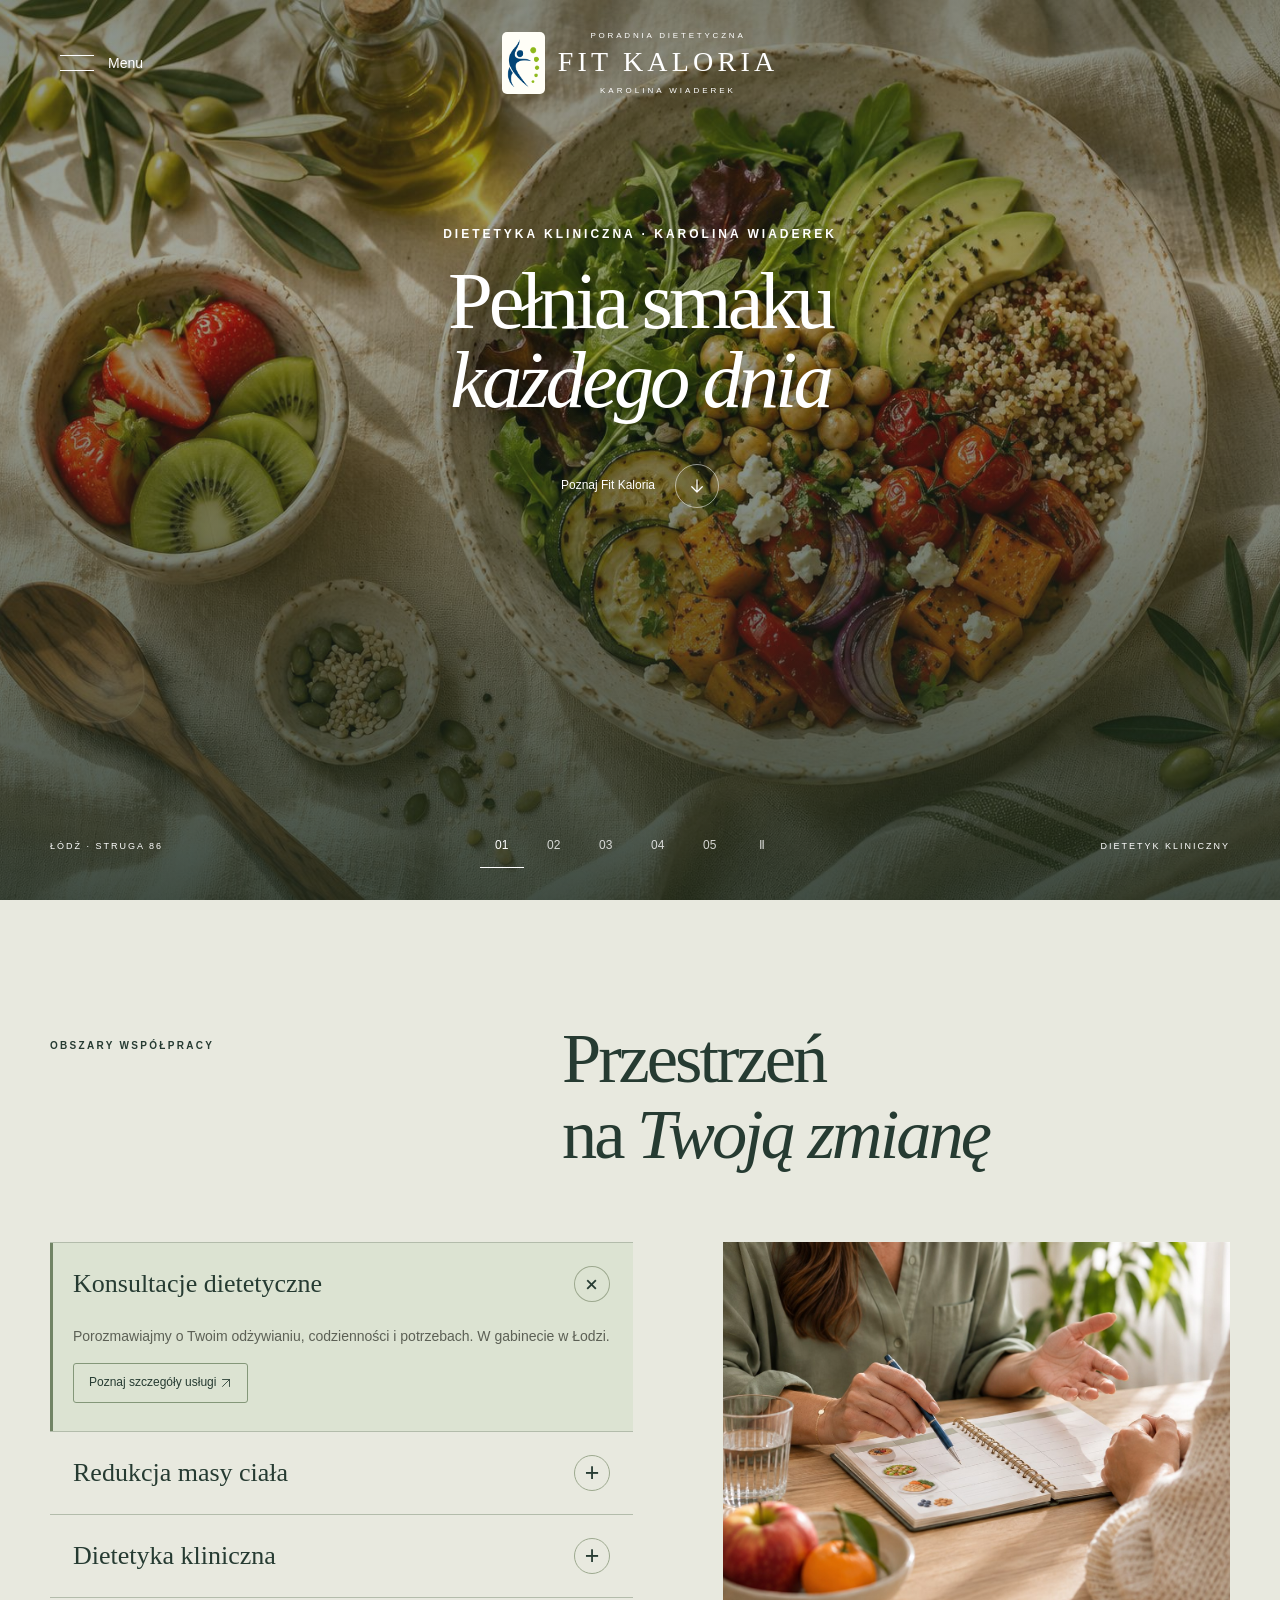
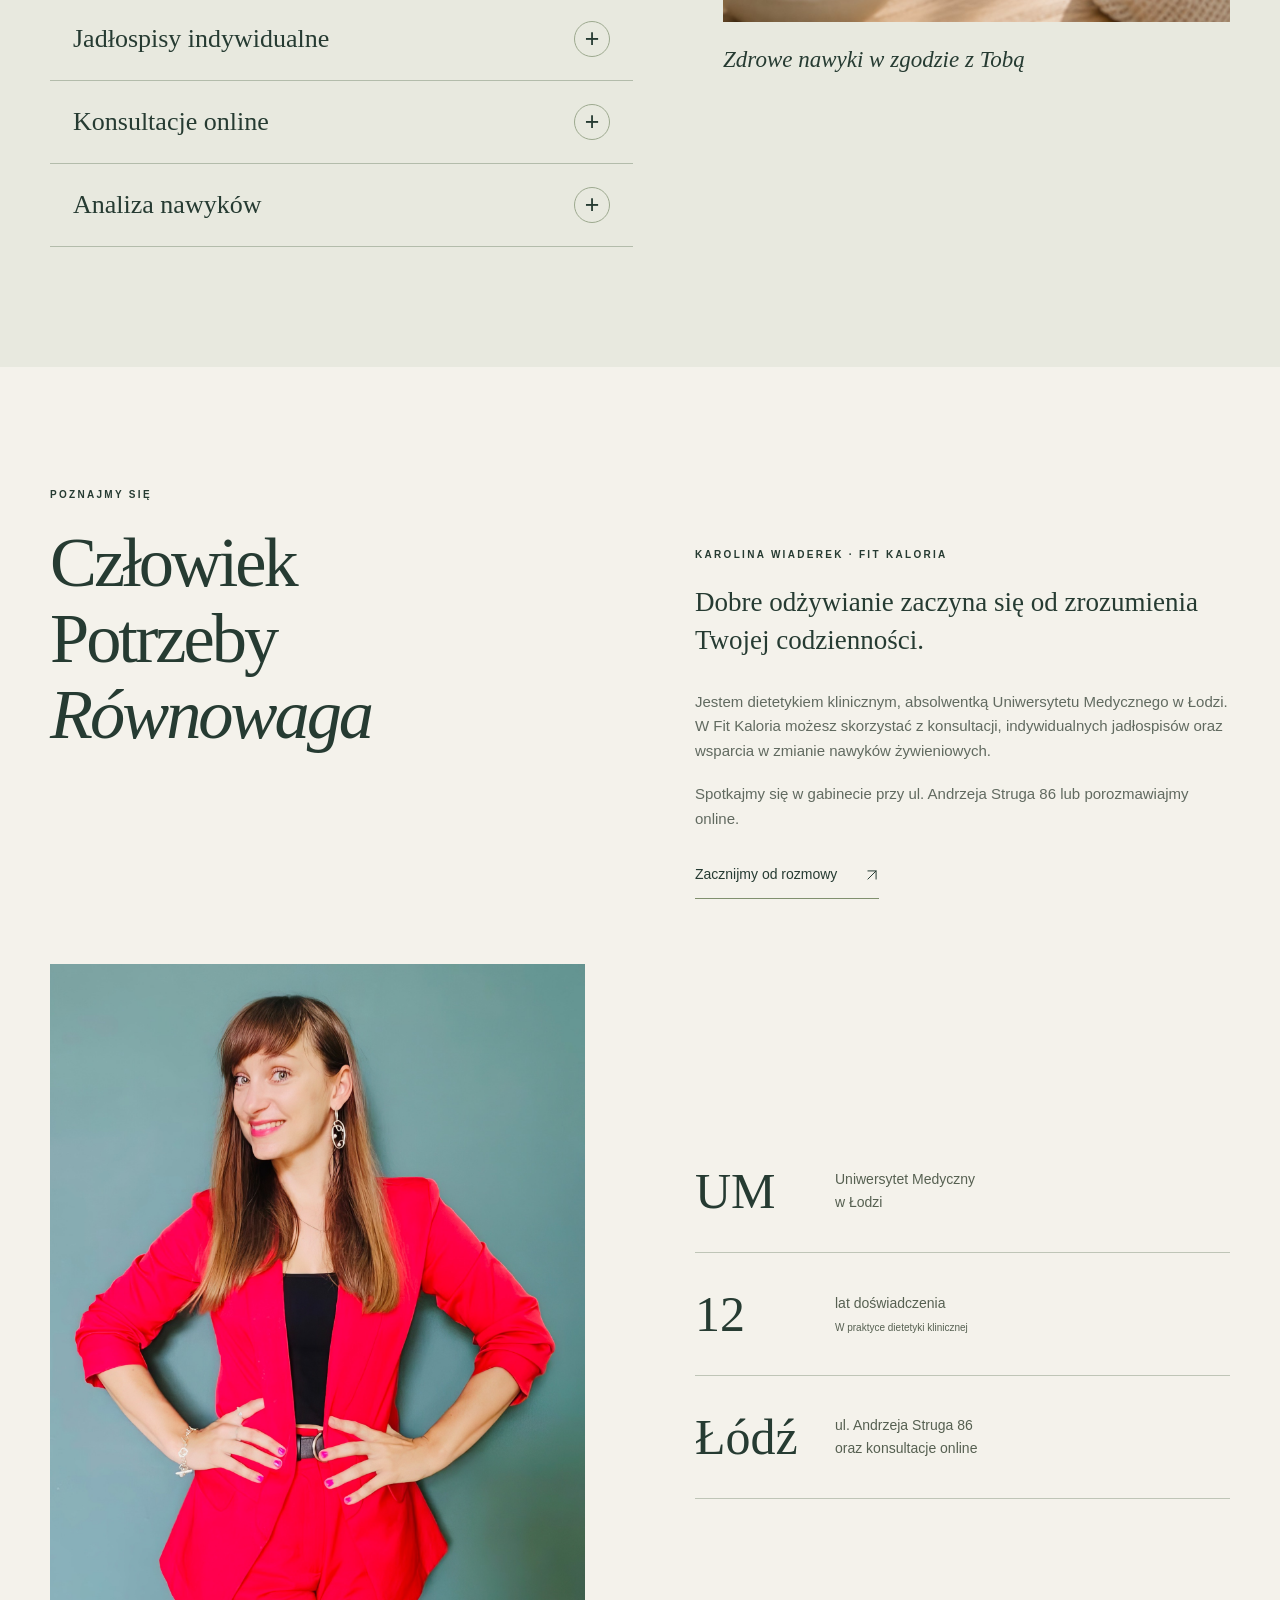
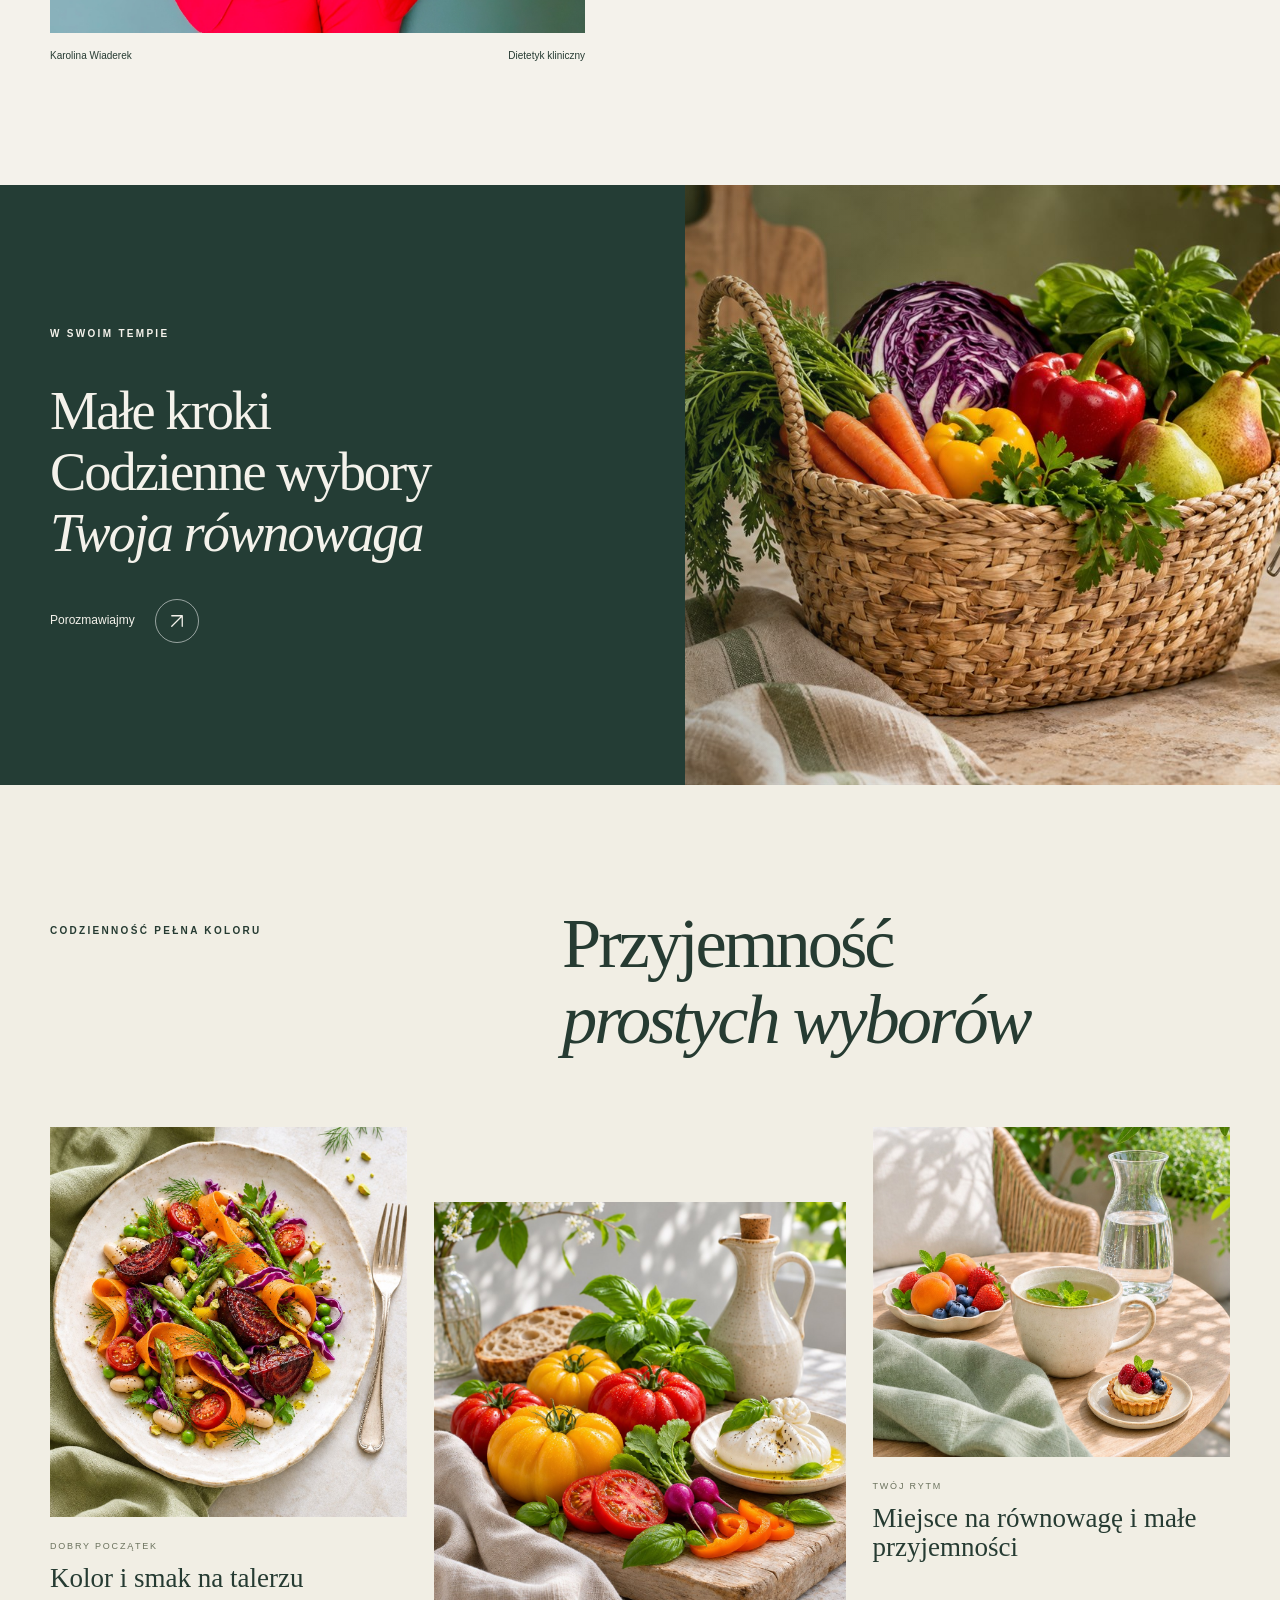
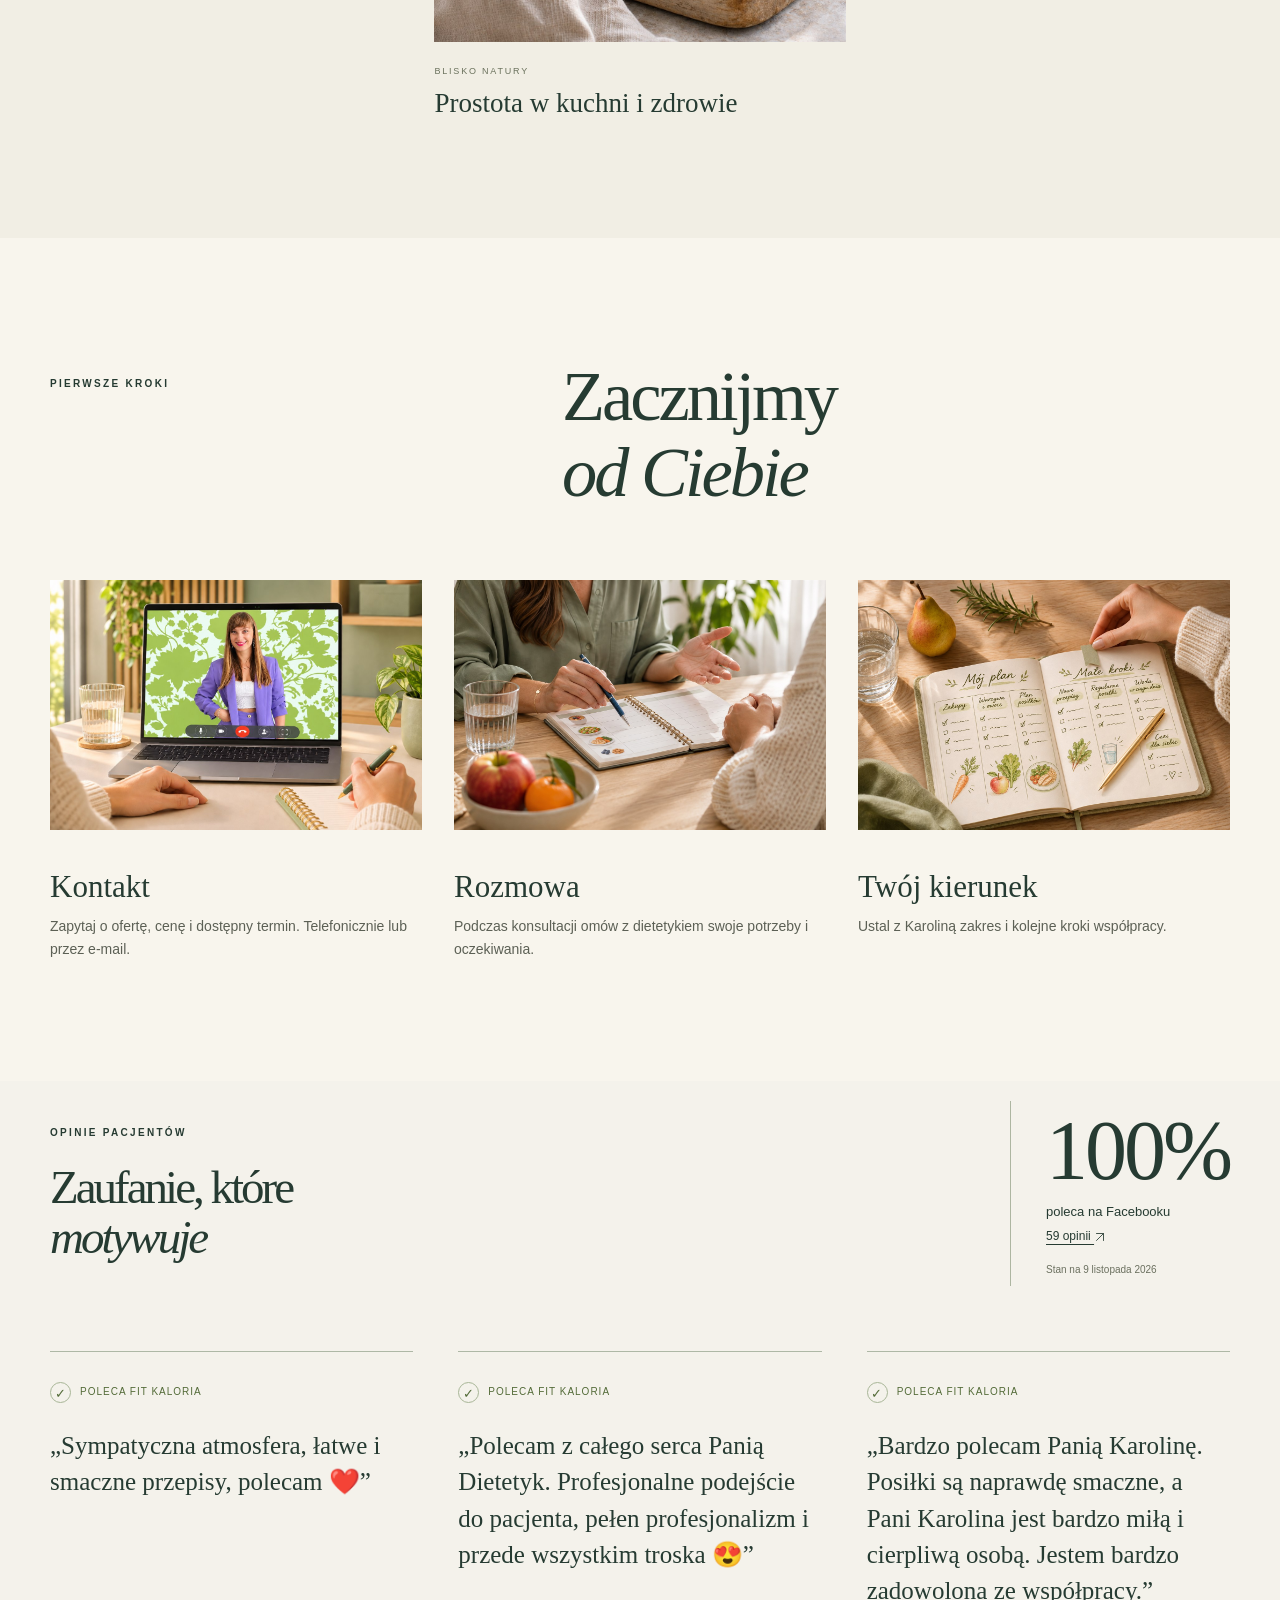
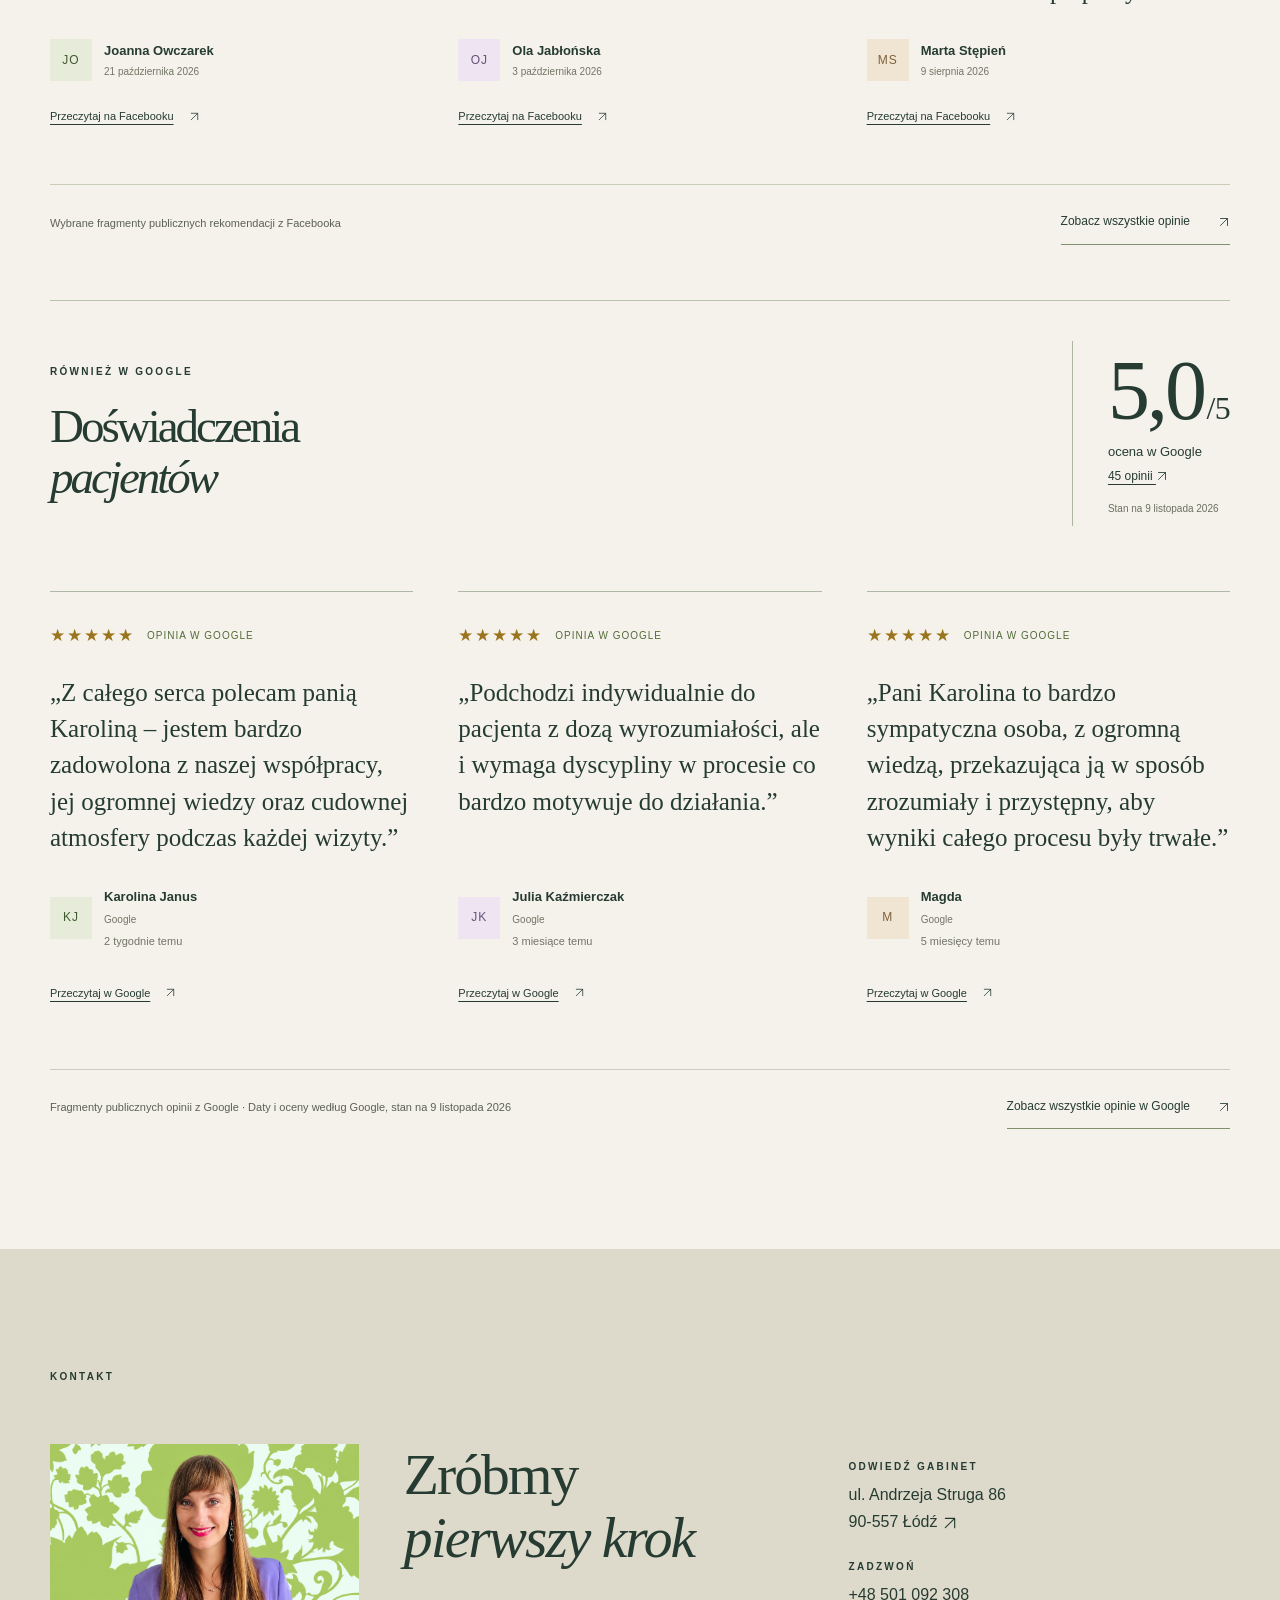
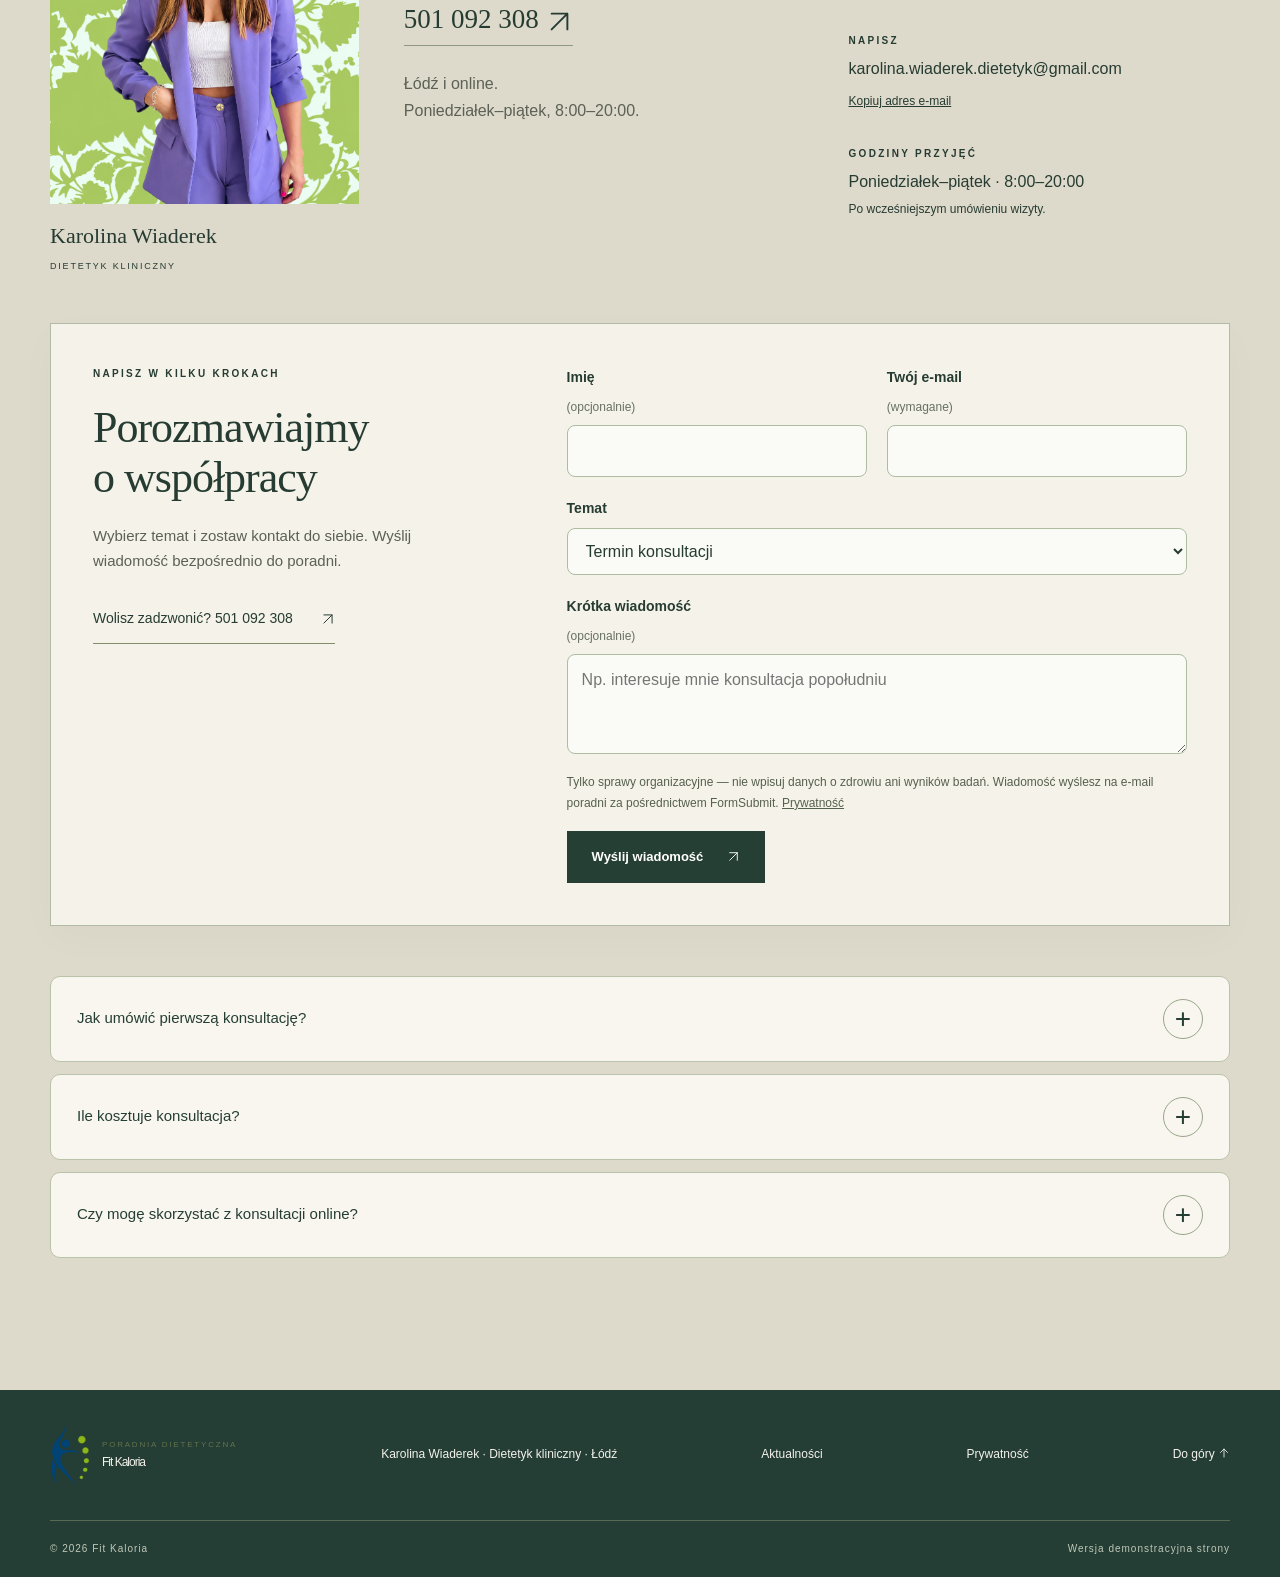
==== commit c1cdc3ed: "Enlarge slideshow typography and refine responsive menu toggle" ====
--- a/index.html
+++ b/index.html
@@ -1 +1 @@
-<!doctype html><html lang="pl"><head><meta charset="utf-8"><meta name="viewport" content="width=device-width,initial-scale=1"><meta name="theme-color" content="#243d35"><title>Fit Kaloria — Karolina Wiaderek | Dietetyk kliniczny Łódź</title><meta name="description" content="Fit Kaloria, Karolina Wiaderek — dietetyk kliniczny w Łodzi. Konsultacje, indywidualne jadłospisy i wsparcie żywieniowe. Struga 86. Tel. 501 092 308."><link rel="canonical" href="https://gipsdrill.github.io/fit-kaloria-editorial-premium/"><link rel="icon" href="favicon.ico?v=20" sizes="any"><link rel="icon" type="image/png" sizes="32x32" href="favicon-32.png?v=20"><link rel="icon" type="image/svg+xml" href="favicon.svg?v=20"><link rel="apple-touch-icon" sizes="180x180" href="apple-touch-icon.png?v=20"><link rel="stylesheet" href="style.css?v=33"><script src="app.js?v=25" defer></script><script type="application/ld+json">{"@context":"https://schema.org","@type":"LocalBusiness","name":"Fit Kaloria — Karolina Wiaderek","description":"Poradnia dietetyczna. Dietetyk kliniczny w Łodzi.","url":"https://gipsdrill.github.io/fit-kaloria-editorial-premium/","telephone":"+48 501 092 308","email":"karolina.wiaderek.dietetyk@gmail.com","address":{"@type":"PostalAddress","streetAddress":"ul. Andrzeja Struga 86","postalCode":"90-557","addressLocality":"Łódź","addressCountry":"PL"},"openingHours":["Mo-Fr 08:00-20:00"],"image":"https://gipsdrill.github.io/fit-kaloria-editorial-premium/karolina-purple.jpg","@id":"https://gipsdrill.github.io/fit-kaloria-editorial-premium/#poradnia","hasMap":"https://www.google.com/maps/place/Mgr+dietetyk+Karolina+Wiaderek+Poradnia+%22Fit+Kaloria%22/@51.7617247,19.4341873,17z/data=!3m1!4b1!4m5!3m4!1s0x471a35250b10f0a1:0xd8a62a814ab3b971!8m2!3d51.7617247!4d19.4341873","sameAs":["https://www.google.com/maps/place/Mgr+dietetyk+Karolina+Wiaderek+Poradnia+%22Fit+Kaloria%22/@51.7617247,19.4341873,17z/data=!3m1!4b1!4m5!3m4!1s0x471a35250b10f0a1:0xd8a62a814ab3b971!8m2!3d51.7617247!4d19.4341873","https://www.facebook.com/profile.php?id=100089357919979"],"geo":{"@type":"GeoCoordinates","latitude":51.7617247,"longitude":19.4341873},"areaServed":{"@type":"City","name":"Łódź"},"hasOfferCatalog":{"@type":"OfferCatalog","name":"Oferta Fit Kaloria","itemListElement":[{"@type":"Offer","itemOffered":{"@type":"Service","name":"Konsultacje dietetyczne","url":"https://gipsdrill.github.io/fit-kaloria-editorial-premium/konsultacje-dietetyczne.html"}},{"@type":"Offer","itemOffered":{"@type":"Service","name":"Redukcja masy ciała","url":"https://gipsdrill.github.io/fit-kaloria-editorial-premium/redukcja-masy-ciala.html"}},{"@type":"Offer","itemOffered":{"@type":"Service","name":"Dietetyka kliniczna","url":"https://gipsdrill.github.io/fit-kaloria-editorial-premium/dietetyka-kliniczna.html"}},{"@type":"Offer","itemOffered":{"@type":"Service","name":"Jadłospisy indywidualne","url":"https://gipsdrill.github.io/fit-kaloria-editorial-premium/jadlospisy-indywidualne.html"}},{"@type":"Offer","itemOffered":{"@type":"Service","name":"Konsultacje online","url":"https://gipsdrill.github.io/fit-kaloria-editorial-premium/konsultacje-online.html"}},{"@type":"Offer","itemOffered":{"@type":"Service","name":"Analiza nawyków","url":"https://gipsdrill.github.io/fit-kaloria-editorial-premium/analiza-nawykow.html"}}]}}</script><meta property="og:type" content="website"><meta property="og:locale" content="pl_PL"><meta property="og:site_name" content="Fit Kaloria — Poradnia Dietetyczna"><meta property="og:title" content="Fit Kaloria — Karolina Wiaderek | Dietetyk Łódź"><meta property="og:description" content="Odżywianie dopasowane do Ciebie. Konsultacje dietetyczne, indywidualne jadłospisy i wsparcie w zmianie nawyków. Łódź, ul. Struga 86."><meta property="og:url" content="https://gipsdrill.github.io/fit-kaloria-editorial-premium/"><meta property="og:image" content="https://gipsdrill.github.io/fit-kaloria-editorial-premium/fit-kaloria-social-v21.jpg"><meta property="og:image:secure_url" content="https://gipsdrill.github.io/fit-kaloria-editorial-premium/fit-kaloria-social-v21.jpg"><meta property="og:image:type" content="image/jpeg"><meta property="og:image:width" content="1200"><meta property="og:image:height" content="630"><meta property="og:image:alt" content="Fit Kaloria — odżywianie w Twoim rytmie. Kolorowe warzywa przygotowywane w kuchni."><meta name="twitter:card" content="summary_large_image"><meta name="twitter:title" content="Fit Kaloria — Karolina Wiaderek | Dietetyk Łódź"><meta name="twitter:description" content="Odżywianie dopasowane do Ciebie. Konsultacje dietetyczne, indywidualne jadłospisy i wsparcie w zmianie nawyków. Łódź, ul. Struga 86."><meta name="twitter:image" content="https://gipsdrill.github.io/fit-kaloria-editorial-premium/fit-kaloria-social-v21.jpg"><meta name="twitter:image:alt" content="Fit Kaloria — odżywianie w Twoim rytmie. Kolorowe warzywa przygotowywane w kuchni."></head><body class="editorial" id="top"><a href="#main" class="skip-link">Przejdź do treści</a><header class="editorial-header" id="start"><button class="menu-toggle" aria-expanded="false" aria-controls="editorial-menu"><span class="menu-lines" aria-hidden="true"></span>Menu</button><a class="editorial-logo" href="#top" aria-label="Fit Kaloria — początek strony"><img class="brand-mark" src="logo-fit-kaloria.png" alt="" aria-hidden="true" width="213" height="320"><div><small class="brand-descriptor">PORADNIA DIETETYCZNA</small>FIT KALORIA<span>KAROLINA WIADEREK</span></div></a></header><div class="menu-backdrop" hidden></div><nav id="editorial-menu" class="editorial-menu" aria-label="Nawigacja główna" hidden><img class="brand-mark" src="logo-fit-kaloria.png" alt="" aria-hidden="true" width="213" height="320"><span class="eyebrow">FIT KALORIA · ŁÓDŹ</span><a href="#oferta">Oferta</a><a href="#o-mnie">O mnie</a><a href="#proces">Współpraca</a><a href="#opinie">Opinie</a><a href="aktualnosci.html">Aktualności</a><a href="#kontakt">Kontakt</a><div class="menu-contact"><a href="tel:+48501092308">+48 501 092 308</a><a href="mailto:karolina.wiaderek.dietetyk@gmail.com">karolina.wiaderek.dietetyk@gmail.com</a></div></nav><main id="main"><section class="editorial-hero"><div class="hero-slides"><div class="hero-slide active" data-title="Pełnia smaku" data-accent="każdego dnia" style="--slide-background:url('food.jpg')" aria-hidden="false"><div class="hero-photo-window"><img src="food.jpg" width="1536" height="1024" alt="Kolorowy posiłek ze świeżych produktów" fetchpriority="high"></div></div><div class="hero-slide" data-title="Proste składniki" data-accent="dobre nawyki" style="--slide-background:url('preparation-young.jpg')" aria-hidden="true"><div class="hero-photo-window"><img src="preparation-young.jpg" width="1536" height="1024" alt="Przygotowywanie warzyw w kuchni" decoding="async" fetchpriority="low"></div></div><div class="hero-slide portrait-slide" data-title="Twoje potrzeby" data-accent="w centrum uwagi" style="--slide-background:url('karolina-purple.jpg')" aria-hidden="true"><div class="hero-photo-window"><img src="karolina-purple.jpg" width="2048" height="2048" alt="Karolina Wiaderek w fioletowym garniturze" decoding="async" fetchpriority="low"></div></div><div class="hero-slide" data-title="Dobry plan" data-accent="w Twoim rytmie" style="--slide-background:url('desk.jpg')" aria-hidden="true"><div class="hero-photo-window"><img src="desk.jpg" width="1536" height="1024" alt="Notatnik i posiłek na jasnym stole" decoding="async" fetchpriority="low"></div></div><div class="hero-slide portrait-slide" data-title="Zacznijmy" data-accent="od rozmowy" style="--slide-background:url('karolina-red.jpg')" aria-hidden="true"><div class="hero-photo-window"><img src="karolina-red.jpg" width="2048" height="2048" alt="Karolina Wiaderek w czerwonej marynarce" decoding="async" fetchpriority="low"></div></div></div><div class="editorial-hero-content"><span class="eyebrow">DIETETYKA KLINICZNA · KAROLINA WIADEREK</span><h1 class="slide-heading"><span data-slide-title>Pełnia smaku</span><em data-slide-accent>każdego dnia</em></h1><a class="round-link" href="#o-mnie">Poznaj Fit Kaloria <span class="link-arrow"><svg class="ui-arrow" viewBox="0 0 24 24" width="24" height="24" aria-hidden="true" focusable="false"><path d="M12 4v16m-7-7 7 7 7-7"/></svg></span></a></div><div class="hero-bottom"><span>ŁÓDŹ · STRUGA 86</span><div class="slide-controls" role="group" aria-label="Wybierz zdjęcie w pokazie"><button data-slide="0" aria-label="Pokaż zdjęcie żywności" aria-pressed="true">01</button><button data-slide="1" aria-label="Pokaż zdjęcie przygotowywania posiłku" aria-pressed="false">02</button><button data-slide="2" aria-label="Pokaż zdjęcie Karoliny w fioletowym garniturze" aria-pressed="false">03</button><button data-slide="3" aria-label="Pokaż zdjęcie stołu z sałatką i notesem" aria-pressed="false">04</button><button data-slide="4" aria-label="Pokaż zdjęcie Karoliny w czerwonej marynarce" aria-pressed="false">05</button><button class="pause-slides" aria-label="Zatrzymaj pokaz zdjęć">Ⅱ</button></div><span>DIETETYK KLINICZNY</span></div></section><section id="oferta" class="editorial-offer section"><div class="container"><div class="section-heading reveal"><span class="eyebrow">OBSZARY WSPÓŁPRACY</span><h2>Przestrzeń<br>na <em>Twoją zmianę</em></h2></div><div class="offer-layout"><div class="service-list"><details name="fit-kaloria-services" class="service-row reveal" data-service="0" open><summary><h3>Konsultacje dietetyczne</h3><span class="row-plus" aria-hidden="true">+</span></summary><div class="row-body"><p>Porozmawiajmy o Twoim odżywianiu, codzienności i potrzebach. W gabinecie w Łodzi.</p><a href="konsultacje-dietetyczne.html">Poznaj szczegóły usługi <span class="link-arrow" aria-hidden="true"><svg class="ui-arrow" viewBox="0 0 24 24" width="24" height="24" aria-hidden="true" focusable="false"><path d="M5 19 19 5M5 5h14v14"/></svg></span></a><img class="service-mobile-photo" src="consultation-premium.jpg" alt="Ilustracja konsultacji dietetycznej i wspólnego omawiania nawyków" width="1400" height="933" loading="lazy" data-portrait="false"></div></details><details name="fit-kaloria-services" class="service-row reveal" data-service="1" ><summary><h3>Redukcja masy ciała</h3><span class="row-plus" aria-hidden="true">+</span></summary><div class="row-body"><p>Indywidualne podejście do zmiany nawyków i pracy nad masą ciała.</p><a href="redukcja-masy-ciala.html">Poznaj szczegóły usługi <span class="link-arrow" aria-hidden="true"><svg class="ui-arrow" viewBox="0 0 24 24" width="24" height="24" aria-hidden="true" focusable="false"><path d="M5 19 19 5M5 5h14v14"/></svg></span></a><img class="service-mobile-photo" src="weight.jpg" alt="Jabłko, miarka i waga — ilustracja redukcji masy ciała" width="1200" height="800" loading="lazy" data-portrait="false"></div></details><details name="fit-kaloria-services" class="service-row reveal" data-service="2" ><summary><h3>Dietetyka kliniczna</h3><span class="row-plus" aria-hidden="true">+</span></summary><div class="row-body"><p>Wsparcie żywieniowe uwzględniające Twoją sytuację zdrowotną.</p><a href="dietetyka-kliniczna.html">Poznaj szczegóły usługi <span class="link-arrow" aria-hidden="true"><svg class="ui-arrow" viewBox="0 0 24 24" width="24" height="24" aria-hidden="true" focusable="false"><path d="M5 19 19 5M5 5h14v14"/></svg></span></a><img class="service-mobile-photo" src="clinical-premium.jpg" alt="Ilustracja analizy żywieniowej z wykresami i świeżymi produktami" width="1400" height="933" loading="lazy" data-portrait="false"></div></details><details name="fit-kaloria-services" class="service-row reveal" data-service="3" ><summary><h3>Jadłospisy indywidualne</h3><span class="row-plus" aria-hidden="true">+</span></summary><div class="row-body"><p>Plan odżywiania dopasowany do Twoich preferencji i rytmu dnia.</p><a href="jadlospisy-indywidualne.html">Poznaj szczegóły usługi <span class="link-arrow" aria-hidden="true"><svg class="ui-arrow" viewBox="0 0 24 24" width="24" height="24" aria-hidden="true" focusable="false"><path d="M5 19 19 5M5 5h14v14"/></svg></span></a><img class="service-mobile-photo" src="mealplan.jpg" alt="Przykładowe kompozycje posiłków w szklanych pojemnikach" width="1200" height="800" loading="lazy" data-portrait="false"></div></details><details name="fit-kaloria-services" class="service-row reveal" data-service="4" ><summary><h3>Konsultacje online</h3><span class="row-plus" aria-hidden="true">+</span></summary><div class="row-body"><p>Kontakt z dietetykiem także wtedy, gdy nie możesz odwiedzić gabinetu.</p><a href="konsultacje-online.html">Poznaj szczegóły usługi <span class="link-arrow" aria-hidden="true"><svg class="ui-arrow" viewBox="0 0 24 24" width="24" height="24" aria-hidden="true" focusable="false"><path d="M5 19 19 5M5 5h14v14"/></svg></span></a><img class="service-mobile-photo" src="online-purple.jpg" alt="Ilustracja konsultacji online z portretem Karoliny w fioletowym garniturze" width="1200" height="800" loading="lazy" data-portrait="false"></div></details><details name="fit-kaloria-services" class="service-row reveal" data-service="5" ><summary><h3>Analiza nawyków</h3><span class="row-plus" aria-hidden="true">+</span></summary><div class="row-body"><p>Przyjrzyjmy się codziennym wyborom i możliwościom zmiany.</p><a href="analiza-nawykow.html">Poznaj szczegóły usługi <span class="link-arrow" aria-hidden="true"><svg class="ui-arrow" viewBox="0 0 24 24" width="24" height="24" aria-hidden="true" focusable="false"><path d="M5 19 19 5M5 5h14v14"/></svg></span></a><img class="service-mobile-photo" src="habits-tracker.jpg" alt="Dzienniczek obserwacji nawyków: woda, posiłki i warzywa" width="1200" height="800" loading="lazy" data-portrait="false"></div></details></div><div class="offer-image reveal"><img id="service-preview" src="consultation-premium.jpg" width="1400" height="933" loading="lazy" alt="Ilustracja konsultacji dietetycznej i wspólnego omawiania nawyków" data-portrait="false"><span>Zdrowe nawyki w zgodzie z Tobą</span></div></div></div></section><section id="o-mnie" class="editorial-intro section"><div class="container"><div class="editorial-title reveal"><span class="eyebrow">POZNAJMY SIĘ</span><h2>Człowiek<br>Potrzeby<br><em>Równowaga</em></h2></div><div class="intro-copy reveal"><span class="eyebrow">KAROLINA WIADEREK · FIT KALORIA</span><p class="lead">Dobre odżywianie zaczyna się od zrozumienia Twojej codzienności.</p><p>Jestem dietetykiem klinicznym, absolwentką Uniwersytetu Medycznego w Łodzi. W Fit Kaloria możesz skorzystać z konsultacji, indywidualnych jadłospisów oraz wsparcia w zmianie nawyków żywieniowych.</p><p>Spotkajmy się w gabinecie przy ul. Andrzeja Struga 86 lub porozmawiajmy online.</p><a class="text-link" href="#kontakt">Zacznijmy od rozmowy <span class="link-arrow"><svg class="ui-arrow" viewBox="0 0 24 24" width="24" height="24" aria-hidden="true" focusable="false"><path d="M5 19 19 5M5 5h14v14"/></svg></span></a></div><div class="editorial-portrait reveal"><img src="karolina-red.jpg" width="2048" height="2048" loading="lazy" alt="Portret Karoliny Wiaderek w czerwonej marynarce"><div class="portrait-caption"><span>Karolina Wiaderek</span><span>Dietetyk kliniczny</span></div></div><div class="credentials reveal"><div><strong>UM</strong><p>Uniwersytet Medyczny<br>w Łodzi</p></div><div><strong>12</strong><p>lat doświadczenia<small>W praktyce dietetyki klinicznej</small></p></div><div><strong>Łódź</strong><p>ul. Andrzeja Struga 86<br>oraz konsultacje online</p></div></div></div></section><section class="statement section"><div class="container reveal"><span class="eyebrow">W SWOIM TEMPIE</span><p>Małe kroki<br>Codzienne wybory<br><em>Twoja równowaga</em></p><a class="round-link" href="#kontakt">Porozmawiajmy <span class="link-arrow"><svg class="ui-arrow" viewBox="0 0 24 24" width="24" height="24" aria-hidden="true" focusable="false"><path d="M5 19 19 5M5 5h14v14"/></svg></span></a></div><figure class="statement-photo"><img src="market.jpg" width="1200" height="800" loading="lazy" alt="Koszyk świeżych warzyw, gruszek i ziół"></figure></section><section class="visual-journal section" aria-labelledby="daily-title"><div class="container"><div class="section-heading reveal"><span class="eyebrow">CODZIENNOŚĆ PEŁNA KOLORU</span><h2 id="daily-title">Przyjemność<br><em>prostych wyborów</em></h2></div><div class="journal-grid"><figure class="journal-card breakfast-card reveal"><div class="journal-photo"><img src="gallery-plate-color.jpg" width="1120" height="1400" loading="lazy" alt="Kolorowy talerz z burakiem, pomidorami, fioletową kapustą, marchewką i zielonym groszkiem"></div><figcaption><span>DOBRY POCZĄTEK</span><h3>Kolor i smak na talerzu</h3></figcaption></figure><figure class="journal-card preparation-card reveal"><div class="journal-photo"><img src="gallery-kitchen-color.jpg" width="1120" height="1400" loading="lazy" alt="Czerwone i żółte pomidory, fioletowe rzodkiewki, papryka, bazylia i burrata"></div><figcaption><span>BLISKO NATURY</span><h3>Prostota w kuchni i zdrowie</h3></figcaption></figure><figure class="journal-card desk-card reveal"><div class="journal-photo"><img src="gallery-balance-dessert-v1.jpg" width="1122" height="1402" loading="lazy" alt="Słoneczny taras z naparem miętowym, świeżymi owocami i tartaletką z kremem, malinami i borówkami"></div><figcaption><span>TWÓJ RYTM</span><h3>Miejsce na równowagę i małe przyjemności</h3></figcaption></figure></div></div></section><section id="proces" class="editorial-process section"><div class="container"><div class="section-heading reveal"><span class="eyebrow">PIERWSZE KROKI</span><h2>Zacznijmy<br><em>od Ciebie</em></h2></div><div class="process-grid"><article class="reveal"><div class="process-photo"><img src="online-purple.jpg" width="1200" height="800" loading="lazy" alt="Ilustracja kontaktu online z Karoliną Wiaderek"></div><h3>Kontakt</h3><p>Zapytaj o ofertę, cenę i dostępny termin. Telefonicznie lub przez e-mail.</p></article><article class="reveal"><div class="process-photo"><img src="consultation-premium.jpg" width="1200" height="800" loading="lazy" alt="Rozmowa o codziennym odżywianiu przy wspólnym stole — fotografia ilustracyjna"></div><h3>Rozmowa</h3><p>Podczas konsultacji omów z dietetykiem swoje potrzeby i oczekiwania.</p></article><article class="reveal"><div class="process-photo"><img src="process-direction-filled.jpg" width="1400" height="933" loading="lazy" alt="Planer z notatkami o posiłkach, zaznaczeniami i rysunkami produktów"></div><h3>Twój kierunek</h3><p>Ustal z Karoliną zakres i kolejne kroki współpracy.</p></article></div></div></section><section id="opinie" class="opinions section" aria-labelledby="opinions-title"><div class="container"><div class="reviews-heading reveal"><div><span class="eyebrow">OPINIE PACJENTÓW</span><h2 id="opinions-title">Zaufanie, które<br><em>motywuje</em></h2></div><div class="reviews-rating"><a href="https://www.facebook.com/profile.php?id=100089357919979&amp;sk=reviews" target="_blank" rel="noopener noreferrer" aria-label="100 procent poleca, 59 opinii — zobacz rekomendacje na Facebooku"><strong>100%</strong><span>poleca na Facebooku</span><span class="reviews-count">59 opinii <span class="link-arrow" aria-hidden="true"><svg class="ui-arrow" viewBox="0 0 24 24" width="24" height="24" aria-hidden="true" focusable="false"><path d="M5 19 19 5M5 5h14v14"/></svg></span></span></a><small>Stan na 9 listopada 2026</small></div></div><div class="reviews-grid"><figure class="review-card reveal"><div class="review-recommends"><span aria-hidden="true">✓</span> Poleca Fit Kaloria</div><blockquote cite="https://www.facebook.com/joanna.owczarek.14/posts/pfbid02WuuSQ4c2e4C1T7g9t3X2cMjEcWPpSVGaVyHeqSx7U6V78qfizSyQPWGCchpttrAsl"><p>„Sympatyczna atmosfera, łatwe i smaczne przepisy, polecam ❤️”</p></blockquote><figcaption><span class="review-initials" aria-hidden="true">JO</span><div><span class="review-name">Joanna Owczarek</span><time datetime="2026-10-21">21 października 2026</time></div></figcaption><a class="review-source" href="https://www.facebook.com/joanna.owczarek.14/posts/pfbid02WuuSQ4c2e4C1T7g9t3X2cMjEcWPpSVGaVyHeqSx7U6V78qfizSyQPWGCchpttrAsl" target="_blank" rel="noopener noreferrer" aria-label="Przeczytaj pełną opinię Joanna Owczarek na Facebooku">Przeczytaj na Facebooku <span class="link-arrow" aria-hidden="true"><svg class="ui-arrow" viewBox="0 0 24 24" width="24" height="24" aria-hidden="true" focusable="false"><path d="M5 19 19 5M5 5h14v14"/></svg></span></a></figure><figure class="review-card reveal"><div class="review-recommends"><span aria-hidden="true">✓</span> Poleca Fit Kaloria</div><blockquote cite="https://www.facebook.com/ola.boruszewska.9/posts/pfbid02fcZiLbEadskgMvyeNUvij6CbBAMWwHtJXq2Giww8P4EMPZJq7A9AGcSLjbbgANdMl"><p>„Polecam z całego serca Panią Dietetyk. Profesjonalne podejście do pacjenta, pełen profesjonalizm i przede wszystkim troska 😍”</p></blockquote><figcaption><span class="review-initials" aria-hidden="true">OJ</span><div><span class="review-name">Ola Jabłońska</span><time datetime="2026-10-03">3 października 2026</time></div></figcaption><a class="review-source" href="https://www.facebook.com/ola.boruszewska.9/posts/pfbid02fcZiLbEadskgMvyeNUvij6CbBAMWwHtJXq2Giww8P4EMPZJq7A9AGcSLjbbgANdMl" target="_blank" rel="noopener noreferrer" aria-label="Przeczytaj pełną opinię Ola Jabłońska na Facebooku">Przeczytaj na Facebooku <span class="link-arrow" aria-hidden="true"><svg class="ui-arrow" viewBox="0 0 24 24" width="24" height="24" aria-hidden="true" focusable="false"><path d="M5 19 19 5M5 5h14v14"/></svg></span></a></figure><figure class="review-card reveal"><div class="review-recommends"><span aria-hidden="true">✓</span> Poleca Fit Kaloria</div><blockquote cite="https://www.facebook.com/permalink.php?story_fbid=pfbid027wYNBWqaXnH6uTH15udUowrWkuy9GqmeiU2VArmY7yCeMm7dGDjGRLqKdkiLvN6Pl&amp;id=100013738157498"><p>„Bardzo polecam Panią Karolinę. Posiłki są naprawdę smaczne, a Pani Karolina jest bardzo miłą i cierpliwą osobą. Jestem bardzo zadowolona ze współpracy.”</p></blockquote><figcaption><span class="review-initials" aria-hidden="true">MS</span><div><span class="review-name">Marta Stępień</span><time datetime="2026-08-09">9 sierpnia 2026</time></div></figcaption><a class="review-source" href="https://www.facebook.com/permalink.php?story_fbid=pfbid027wYNBWqaXnH6uTH15udUowrWkuy9GqmeiU2VArmY7yCeMm7dGDjGRLqKdkiLvN6Pl&amp;id=100013738157498" target="_blank" rel="noopener noreferrer" aria-label="Przeczytaj pełną opinię Marta Stępień na Facebooku">Przeczytaj na Facebooku <span class="link-arrow" aria-hidden="true"><svg class="ui-arrow" viewBox="0 0 24 24" width="24" height="24" aria-hidden="true" focusable="false"><path d="M5 19 19 5M5 5h14v14"/></svg></span></a></figure></div><div class="reviews-footnote"><p>Wybrane fragmenty publicznych rekomendacji z Facebooka</p><a class="text-link" href="https://www.facebook.com/profile.php?id=100089357919979&amp;sk=reviews" target="_blank" rel="noopener noreferrer">Zobacz wszystkie opinie <span class="link-arrow" aria-hidden="true"><svg class="ui-arrow" viewBox="0 0 24 24" width="24" height="24" aria-hidden="true" focusable="false"><path d="M5 19 19 5M5 5h14v14"/></svg></span></a></div><div class="google-reviews"><div class="reviews-heading google-reviews-heading reveal"><div><span class="eyebrow">RÓWNIEŻ W GOOGLE</span><h2 id="google-opinions-title">Doświadczenia<br><em>pacjentów</em></h2></div><div class="reviews-rating google-reviews-rating"><a href="https://www.google.com/maps/place/Mgr+dietetyk+Karolina+Wiaderek+Poradnia+%22Fit+Kaloria%22/@51.7617247,19.4341873,17z/data=!3m1!4b1!4m5!3m4!1s0x471a35250b10f0a1:0xd8a62a814ab3b971!8m2!3d51.7617247!4d19.4341873" target="_blank" rel="noopener noreferrer" aria-label="Ocena 5,0 na 5, 45 opinii — zobacz opinie w Google"><strong>5,0<span class="rating-denominator">/5</span></strong><span>ocena w Google</span><span class="reviews-count">45 opinii <span class="link-arrow" aria-hidden="true"><svg class="ui-arrow" viewBox="0 0 24 24" width="24" height="24" aria-hidden="true" focusable="false"><path d="M5 19 19 5M5 5h14v14"/></svg></span></span></a><small>Stan na 9 listopada 2026</small></div></div><div class="reviews-grid google-reviews-grid"><figure class="review-card google-review-card reveal"><div class="review-recommends"><span class="google-stars" aria-label="Ocena 5 na 5">★★★★★</span><span class="google-label">Opinia w Google</span></div><blockquote cite="https://www.google.com/maps/contrib/102155759133729862089/reviews?hl=pl"><p>„Z całego serca polecam panią Karoliną – jestem bardzo zadowolona z naszej współpracy, jej ogromnej wiedzy oraz cudownej atmosfery podczas każdej wizyty.”</p></blockquote><figcaption><span class="review-initials" aria-hidden="true">KJ</span><div><span class="review-name">Karolina Janus</span><span class="google-source-label">Google</span><span class="google-review-date" title="Data wyświetlana przez Google 9 listopada 2026">2 tygodnie temu</span></div></figcaption><a class="review-source" href="https://www.google.com/maps/contrib/102155759133729862089/reviews?hl=pl" target="_blank" rel="noopener noreferrer" aria-label="Przeczytaj opinię Karolina Janus w Google">Przeczytaj w Google <span class="link-arrow" aria-hidden="true"><svg class="ui-arrow" viewBox="0 0 24 24" width="24" height="24" aria-hidden="true" focusable="false"><path d="M5 19 19 5M5 5h14v14"/></svg></span></a></figure><figure class="review-card google-review-card reveal"><div class="review-recommends"><span class="google-stars" aria-label="Ocena 5 na 5">★★★★★</span><span class="google-label">Opinia w Google</span></div><blockquote cite="https://www.google.com/maps/contrib/100512553528512157415/reviews?hl=pl"><p>„Podchodzi indywidualnie do pacjenta z dozą wyrozumiałości, ale i wymaga dyscypliny w procesie co bardzo motywuje do działania.”</p></blockquote><figcaption><span class="review-initials" aria-hidden="true">JK</span><div><span class="review-name">Julia Kaźmierczak</span><span class="google-source-label">Google</span><span class="google-review-date" title="Data wyświetlana przez Google 9 listopada 2026">3 miesiące temu</span></div></figcaption><a class="review-source" href="https://www.google.com/maps/contrib/100512553528512157415/reviews?hl=pl" target="_blank" rel="noopener noreferrer" aria-label="Przeczytaj opinię Julia Kaźmierczak w Google">Przeczytaj w Google <span class="link-arrow" aria-hidden="true"><svg class="ui-arrow" viewBox="0 0 24 24" width="24" height="24" aria-hidden="true" focusable="false"><path d="M5 19 19 5M5 5h14v14"/></svg></span></a></figure><figure class="review-card google-review-card reveal"><div class="review-recommends"><span class="google-stars" aria-label="Ocena 5 na 5">★★★★★</span><span class="google-label">Opinia w Google</span></div><blockquote cite="https://www.google.com/maps/contrib/114788322170059263112/reviews?hl=pl"><p>„Pani Karolina to bardzo sympatyczna osoba, z ogromną wiedzą, przekazująca ją w sposób zrozumiały i przystępny, aby wyniki całego procesu były trwałe.”</p></blockquote><figcaption><span class="review-initials" aria-hidden="true">M</span><div><span class="review-name">Magda</span><span class="google-source-label">Google</span><span class="google-review-date" title="Data wyświetlana przez Google 9 listopada 2026">5 miesięcy temu</span></div></figcaption><a class="review-source" href="https://www.google.com/maps/contrib/114788322170059263112/reviews?hl=pl" target="_blank" rel="noopener noreferrer" aria-label="Przeczytaj opinię Magda w Google">Przeczytaj w Google <span class="link-arrow" aria-hidden="true"><svg class="ui-arrow" viewBox="0 0 24 24" width="24" height="24" aria-hidden="true" focusable="false"><path d="M5 19 19 5M5 5h14v14"/></svg></span></a></figure></div><div class="reviews-footnote"><p>Fragmenty publicznych opinii z Google · Daty i oceny według Google, stan na 9 listopada 2026</p><a class="text-link" href="https://www.google.com/maps/place/Mgr+dietetyk+Karolina+Wiaderek+Poradnia+%22Fit+Kaloria%22/@51.7617247,19.4341873,17z/data=!3m1!4b1!4m5!3m4!1s0x471a35250b10f0a1:0xd8a62a814ab3b971!8m2!3d51.7617247!4d19.4341873" target="_blank" rel="noopener noreferrer">Zobacz wszystkie opinie w Google <span class="link-arrow" aria-hidden="true"><svg class="ui-arrow" viewBox="0 0 24 24" width="24" height="24" aria-hidden="true" focusable="false"><path d="M5 19 19 5M5 5h14v14"/></svg></span></a></div></div></div></section><section id="kontakt" class="editorial-contact section"><div class="container"><span class="eyebrow">KONTAKT</span><div class="contact-grid"><figure class="contact-portrait reveal"><img src="karolina-purple.jpg" width="2048" height="2048" loading="lazy" alt="Karolina Wiaderek — dietetyk kliniczny"><figcaption>Karolina Wiaderek<span>DIETETYK KLINICZNY</span></figcaption></figure><div class="reveal"><h2>Zróbmy<br><em>pierwszy krok</em></h2><a class="big-phone" href="tel:+48501092308">501 092 308 <span class="link-arrow" aria-hidden="true"><svg class="ui-arrow" viewBox="0 0 24 24" width="24" height="24" aria-hidden="true" focusable="false"><path d="M5 19 19 5M5 5h14v14"/></svg></span></a><p>Łódź i online.<br>Poniedziałek–piątek, 8:00–20:00.</p></div><div class="contact-details"><div><span class="eyebrow">ODWIEDŹ GABINET</span><a href="https://www.google.com/maps/place/Mgr+dietetyk+Karolina+Wiaderek+Poradnia+%22Fit+Kaloria%22/@51.7617247,19.4341873,17z/data=!3m1!4b1!4m5!3m4!1s0x471a35250b10f0a1:0xd8a62a814ab3b971!8m2!3d51.7617247!4d19.4341873" target="_blank" rel="noopener">ul. Andrzeja Struga 86<br>90-557 Łódź <span class="link-arrow" aria-hidden="true"><svg class="ui-arrow" viewBox="0 0 24 24" width="24" height="24" aria-hidden="true" focusable="false"><path d="M5 19 19 5M5 5h14v14"/></svg></span></a></div><div><span class="eyebrow">ZADZWOŃ</span><a href="tel:+48501092308">+48 501 092 308</a></div><div><span class="eyebrow">NAPISZ</span><a class="email" href="mailto:karolina.wiaderek.dietetyk@gmail.com">karolina.wiaderek.dietetyk@gmail.com</a><button class="copy-email" type="button">Kopiuj adres e-mail</button><span class="copy-status" role="status"></span></div><div><span class="eyebrow">GODZINY PRZYJĘĆ</span><p>Poniedziałek–piątek · 8:00–20:00<br><small>Po wcześniejszym umówieniu wizyty.</small></p></div></div></div><div class="quick-contact" id="formularz"><div class="quick-contact-intro"><span class="eyebrow">NAPISZ W KILKU KROKACH</span><h3>Porozmawiajmy<br>o współpracy</h3><p>Wybierz temat i zostaw kontakt do siebie. Wyślij wiadomość bezpośrednio do poradni.</p><a href="tel:+48501092308" class="text-link">Wolisz zadzwonić? 501 092 308 <span class="link-arrow" aria-hidden="true"><svg class="ui-arrow" viewBox="0 0 24 24" width="24" height="24" aria-hidden="true" focusable="false"><path d="M5 19 19 5M5 5h14v14"/></svg></span></a></div><form class="contact-form" action="https://formsubmit.co/karolina.wiaderek.dietetyk@gmail.com" method="POST" accept-charset="UTF-8" aria-label="Szybki kontakt" aria-describedby="form-note"><input type="hidden" name="_subject" value="Fit Kaloria — wiadomość z formularza kontaktowego"><input type="hidden" name="_template" value="table"><input type="hidden" name="_next" value="https://gipsdrill.github.io/fit-kaloria-editorial-premium/dziekujemy.html"><div class="contact-honeypot" aria-hidden="true"><label>Pozostaw to pole puste<input type="text" name="_honey" tabindex="-1" autocomplete="off"></label></div><fieldset class="form-fields"><legend class="visually-hidden">Dane kontaktowe i temat rozmowy</legend><label>Imię <span>(opcjonalnie)</span><input name="name" autocomplete="given-name" maxlength="60"></label><label>Twój e-mail <span>(wymagane)</span><input name="email" type="email" autocomplete="email" required maxlength="150"></label><label class="field-wide">Temat<select name="topic"><option selected>Termin konsultacji</option><option>Oferta i cennik</option><option>Konsultacje dietetyczne</option><option>Redukcja masy ciała</option><option>Dietetyka kliniczna</option><option>Jadłospisy indywidualne</option><option>Konsultacje online</option><option>Analiza nawyków</option></select></label><label class="field-wide">Krótka wiadomość <span>(opcjonalnie)</span><textarea name="message" rows="3" maxlength="600" placeholder="Np. interesuje mnie konsultacja popołudniu"></textarea></label></fieldset><p id="form-note" class="form-note">Tylko sprawy organizacyjne — nie wpisuj danych o zdrowiu ani wyników badań. Wiadomość wyślesz na e-mail poradni za pośrednictwem FormSubmit. <a href="prywatnosc.html">Prywatność</a></p><button class="button form-submit" type="submit">Wyślij wiadomość <span class="link-arrow" aria-hidden="true"><svg class="ui-arrow" viewBox="0 0 24 24" width="24" height="24" aria-hidden="true" focusable="false"><path d="M5 19 19 5M5 5h14v14"/></svg></span></button></form></div><div class="faq"><details name="fit-kaloria-faq"><summary>Jak umówić pierwszą konsultację?</summary><p>Zadzwoń pod numer <a href="tel:+48501092308">+48 501 092 308</a> lub napisz e-mail. Termin zostanie ustalony bezpośrednio z poradnią.</p></details><details name="fit-kaloria-faq"><summary>Ile kosztuje konsultacja?</summary><p>O aktualny cennik i zakres współpracy zapytaj <a href="mailto:karolina.wiaderek.dietetyk@gmail.com?subject=Pro%C5%9Bba%20o%20cennik">przez e-mail</a> lub telefonicznie.</p></details><details name="fit-kaloria-faq"><summary>Czy mogę skorzystać z konsultacji online?</summary><p>Tak. Skontaktuj się z poradnią, aby ustalić termin oraz sposób połączenia.</p></details></div></div></section></main><footer><div class="container footer-inner"><a class="brand" href="#top" aria-label="Fit Kaloria — początek strony"><img class="brand-mark" src="logo-fit-kaloria.png" alt="" aria-hidden="true" width="213" height="320"><span><small>PORADNIA DIETETYCZNA</small>Fit Kaloria</span></a><p>Karolina Wiaderek · Dietetyk kliniczny · Łódź</p><a href="aktualnosci.html">Aktualności</a><a href="prywatnosc.html">Prywatność</a><a href="#top">Do góry <svg class="ui-arrow" viewBox="0 0 24 24" width="24" height="24" aria-hidden="true" focusable="false"><path d="M12 20V4m-7 7 7-7 7 7"/></svg></a></div><div class="container footer-bottom"><span>© 2026 Fit Kaloria</span><span>Wersja demonstracyjna strony</span></div></footer></body></html>+<!doctype html><html lang="pl"><head><meta charset="utf-8"><meta name="viewport" content="width=device-width,initial-scale=1"><meta name="theme-color" content="#243d35"><title>Fit Kaloria — Karolina Wiaderek | Dietetyk kliniczny Łódź</title><meta name="description" content="Fit Kaloria, Karolina Wiaderek — dietetyk kliniczny w Łodzi. Konsultacje, indywidualne jadłospisy i wsparcie żywieniowe. Struga 86. Tel. 501 092 308."><link rel="canonical" href="https://gipsdrill.github.io/fit-kaloria-editorial-premium/"><link rel="icon" href="favicon.ico?v=20" sizes="any"><link rel="icon" type="image/png" sizes="32x32" href="favicon-32.png?v=20"><link rel="icon" type="image/svg+xml" href="favicon.svg?v=20"><link rel="apple-touch-icon" sizes="180x180" href="apple-touch-icon.png?v=20"><link rel="stylesheet" href="style.css?v=46"><script src="app.js?v=25" defer></script><script type="application/ld+json">{"@context":"https://schema.org","@type":"LocalBusiness","name":"Fit Kaloria — Karolina Wiaderek","description":"Poradnia dietetyczna. Dietetyk kliniczny w Łodzi.","url":"https://gipsdrill.github.io/fit-kaloria-editorial-premium/","telephone":"+48 501 092 308","email":"karolina.wiaderek.dietetyk@gmail.com","address":{"@type":"PostalAddress","streetAddress":"ul. Andrzeja Struga 86","postalCode":"90-557","addressLocality":"Łódź","addressCountry":"PL"},"openingHours":["Mo-Fr 08:00-20:00"],"image":"https://gipsdrill.github.io/fit-kaloria-editorial-premium/karolina-purple.jpg","@id":"https://gipsdrill.github.io/fit-kaloria-editorial-premium/#poradnia","hasMap":"https://www.google.com/maps/place/Mgr+dietetyk+Karolina+Wiaderek+Poradnia+%22Fit+Kaloria%22/@51.7617247,19.4341873,17z/data=!3m1!4b1!4m5!3m4!1s0x471a35250b10f0a1:0xd8a62a814ab3b971!8m2!3d51.7617247!4d19.4341873","sameAs":["https://www.google.com/maps/place/Mgr+dietetyk+Karolina+Wiaderek+Poradnia+%22Fit+Kaloria%22/@51.7617247,19.4341873,17z/data=!3m1!4b1!4m5!3m4!1s0x471a35250b10f0a1:0xd8a62a814ab3b971!8m2!3d51.7617247!4d19.4341873","https://www.facebook.com/profile.php?id=100089357919979"],"geo":{"@type":"GeoCoordinates","latitude":51.7617247,"longitude":19.4341873},"areaServed":{"@type":"City","name":"Łódź"},"hasOfferCatalog":{"@type":"OfferCatalog","name":"Oferta Fit Kaloria","itemListElement":[{"@type":"Offer","itemOffered":{"@type":"Service","name":"Konsultacje dietetyczne","url":"https://gipsdrill.github.io/fit-kaloria-editorial-premium/konsultacje-dietetyczne.html"}},{"@type":"Offer","itemOffered":{"@type":"Service","name":"Redukcja masy ciała","url":"https://gipsdrill.github.io/fit-kaloria-editorial-premium/redukcja-masy-ciala.html"}},{"@type":"Offer","itemOffered":{"@type":"Service","name":"Dietetyka kliniczna","url":"https://gipsdrill.github.io/fit-kaloria-editorial-premium/dietetyka-kliniczna.html"}},{"@type":"Offer","itemOffered":{"@type":"Service","name":"Jadłospisy indywidualne","url":"https://gipsdrill.github.io/fit-kaloria-editorial-premium/jadlospisy-indywidualne.html"}},{"@type":"Offer","itemOffered":{"@type":"Service","name":"Konsultacje online","url":"https://gipsdrill.github.io/fit-kaloria-editorial-premium/konsultacje-online.html"}},{"@type":"Offer","itemOffered":{"@type":"Service","name":"Analiza nawyków","url":"https://gipsdrill.github.io/fit-kaloria-editorial-premium/analiza-nawykow.html"}}]}}</script><meta property="og:type" content="website"><meta property="og:locale" content="pl_PL"><meta property="og:site_name" content="Fit Kaloria — Poradnia Dietetyczna"><meta property="og:title" content="Fit Kaloria — Karolina Wiaderek | Dietetyk Łódź"><meta property="og:description" content="Odżywianie dopasowane do Ciebie. Konsultacje dietetyczne, indywidualne jadłospisy i wsparcie w zmianie nawyków. Łódź, ul. Struga 86."><meta property="og:url" content="https://gipsdrill.github.io/fit-kaloria-editorial-premium/"><meta property="og:image" content="https://gipsdrill.github.io/fit-kaloria-editorial-premium/fit-kaloria-social-v21.jpg"><meta property="og:image:secure_url" content="https://gipsdrill.github.io/fit-kaloria-editorial-premium/fit-kaloria-social-v21.jpg"><meta property="og:image:type" content="image/jpeg"><meta property="og:image:width" content="1200"><meta property="og:image:height" content="630"><meta property="og:image:alt" content="Fit Kaloria — odżywianie w Twoim rytmie. Kolorowe warzywa przygotowywane w kuchni."><meta name="twitter:card" content="summary_large_image"><meta name="twitter:title" content="Fit Kaloria — Karolina Wiaderek | Dietetyk Łódź"><meta name="twitter:description" content="Odżywianie dopasowane do Ciebie. Konsultacje dietetyczne, indywidualne jadłospisy i wsparcie w zmianie nawyków. Łódź, ul. Struga 86."><meta name="twitter:image" content="https://gipsdrill.github.io/fit-kaloria-editorial-premium/fit-kaloria-social-v21.jpg"><meta name="twitter:image:alt" content="Fit Kaloria — odżywianie w Twoim rytmie. Kolorowe warzywa przygotowywane w kuchni."></head><body class="editorial" id="top"><a href="#main" class="skip-link">Przejdź do treści</a><header class="editorial-header" id="start"><button class="menu-toggle" aria-expanded="false" aria-controls="editorial-menu"><span class="menu-lines" aria-hidden="true"></span><span class="menu-label">Menu</span></button><a class="editorial-logo" href="#top" aria-label="Fit Kaloria — początek strony"><img class="brand-mark" src="logo-fit-kaloria.png" alt="" aria-hidden="true" width="213" height="320"><div><small class="brand-descriptor">PORADNIA DIETETYCZNA</small>FIT KALORIA<span>KAROLINA WIADEREK</span></div></a></header><div class="menu-backdrop" hidden></div><nav id="editorial-menu" class="editorial-menu" aria-label="Nawigacja główna" hidden><img class="brand-mark" src="logo-fit-kaloria.png" alt="" aria-hidden="true" width="213" height="320"><span class="eyebrow">FIT KALORIA · ŁÓDŹ</span><a href="#oferta">Oferta</a><a href="#o-mnie">O mnie</a><a href="#proces">Współpraca</a><a href="#opinie">Opinie</a><a href="aktualnosci.html">Aktualności</a><a href="#kontakt">Kontakt</a><div class="menu-contact"><a href="tel:+48501092308">+48 501 092 308</a><a href="mailto:karolina.wiaderek.dietetyk@gmail.com">karolina.wiaderek.dietetyk@gmail.com</a></div></nav><main id="main"><section class="editorial-hero"><div class="hero-slides"><div class="hero-slide active" data-title="Pełnia smaku" data-accent="każdego dnia" style="--slide-background:url('food.jpg')" aria-hidden="false"><div class="hero-photo-window"><img src="food.jpg" width="1536" height="1024" alt="Kolorowy posiłek ze świeżych produktów" fetchpriority="high"></div></div><div class="hero-slide" data-title="Proste składniki" data-accent="dobre nawyki" style="--slide-background:url('preparation-young.jpg')" aria-hidden="true"><div class="hero-photo-window"><img src="preparation-young.jpg" width="1536" height="1024" alt="Przygotowywanie warzyw w kuchni" decoding="async" fetchpriority="low"></div></div><div class="hero-slide portrait-slide" data-title="Twoje potrzeby" data-accent="w centrum uwagi" style="--slide-background:url('karolina-purple.jpg')" aria-hidden="true"><div class="hero-photo-window"><img src="karolina-purple.jpg" width="2048" height="2048" alt="Karolina Wiaderek w fioletowym garniturze" decoding="async" fetchpriority="low"></div></div><div class="hero-slide" data-title="Dobry plan" data-accent="w Twoim rytmie" style="--slide-background:url('desk.jpg')" aria-hidden="true"><div class="hero-photo-window"><img src="desk.jpg" width="1536" height="1024" alt="Notatnik i posiłek na jasnym stole" decoding="async" fetchpriority="low"></div></div><div class="hero-slide portrait-slide" data-title="Zacznijmy" data-accent="od rozmowy" style="--slide-background:url('karolina-red.jpg')" aria-hidden="true"><div class="hero-photo-window"><img src="karolina-red.jpg" width="2048" height="2048" alt="Karolina Wiaderek w czerwonej marynarce" decoding="async" fetchpriority="low"></div></div></div><div class="editorial-hero-content"><span class="eyebrow">DIETETYKA KLINICZNA · KAROLINA WIADEREK</span><h1 class="slide-heading"><span data-slide-title>Pełnia smaku</span><em data-slide-accent>każdego dnia</em></h1><a class="round-link" href="#o-mnie">Poznaj Fit Kaloria <span class="link-arrow"><svg class="ui-arrow" viewBox="0 0 24 24" width="24" height="24" aria-hidden="true" focusable="false"><path d="M12 4v16m-7-7 7 7 7-7"/></svg></span></a></div><div class="hero-bottom"><span>ŁÓDŹ · STRUGA 86</span><div class="slide-controls" role="group" aria-label="Wybierz zdjęcie w pokazie"><button data-slide="0" aria-label="Pokaż zdjęcie żywności" aria-pressed="true">01</button><button data-slide="1" aria-label="Pokaż zdjęcie przygotowywania posiłku" aria-pressed="false">02</button><button data-slide="2" aria-label="Pokaż zdjęcie Karoliny w fioletowym garniturze" aria-pressed="false">03</button><button data-slide="3" aria-label="Pokaż zdjęcie stołu z sałatką i notesem" aria-pressed="false">04</button><button data-slide="4" aria-label="Pokaż zdjęcie Karoliny w czerwonej marynarce" aria-pressed="false">05</button><button class="pause-slides" aria-label="Zatrzymaj pokaz zdjęć">Ⅱ</button></div><span>DIETETYK KLINICZNY</span></div></section><section id="oferta" class="editorial-offer section"><div class="container"><div class="section-heading reveal"><span class="eyebrow">OBSZARY WSPÓŁPRACY</span><h2>Przestrzeń<br>na <em>Twoją zmianę</em></h2></div><div class="offer-layout"><div class="service-list"><details name="fit-kaloria-services" class="service-row reveal" data-service="0" open><summary><h3>Konsultacje dietetyczne</h3><span class="row-plus" aria-hidden="true">+</span></summary><div class="row-body"><p>Porozmawiajmy o Twoim odżywianiu, codzienności i potrzebach. W gabinecie w Łodzi.</p><a href="konsultacje-dietetyczne.html">Poznaj szczegóły usługi <span class="link-arrow" aria-hidden="true"><svg class="ui-arrow" viewBox="0 0 24 24" width="24" height="24" aria-hidden="true" focusable="false"><path d="M5 19 19 5M5 5h14v14"/></svg></span></a><img class="service-mobile-photo" src="consultation-premium.jpg" alt="Ilustracja konsultacji dietetycznej i wspólnego omawiania nawyków" width="1400" height="933" loading="lazy" data-portrait="false"></div></details><details name="fit-kaloria-services" class="service-row reveal" data-service="1" ><summary><h3>Redukcja masy ciała</h3><span class="row-plus" aria-hidden="true">+</span></summary><div class="row-body"><p>Indywidualne podejście do zmiany nawyków i pracy nad masą ciała.</p><a href="redukcja-masy-ciala.html">Poznaj szczegóły usługi <span class="link-arrow" aria-hidden="true"><svg class="ui-arrow" viewBox="0 0 24 24" width="24" height="24" aria-hidden="true" focusable="false"><path d="M5 19 19 5M5 5h14v14"/></svg></span></a><img class="service-mobile-photo" src="weight.jpg" alt="Jabłko, miarka i waga — ilustracja redukcji masy ciała" width="1200" height="800" loading="lazy" data-portrait="false"></div></details><details name="fit-kaloria-services" class="service-row reveal" data-service="2" ><summary><h3>Dietetyka kliniczna</h3><span class="row-plus" aria-hidden="true">+</span></summary><div class="row-body"><p>Wsparcie żywieniowe uwzględniające Twoją sytuację zdrowotną.</p><a href="dietetyka-kliniczna.html">Poznaj szczegóły usługi <span class="link-arrow" aria-hidden="true"><svg class="ui-arrow" viewBox="0 0 24 24" width="24" height="24" aria-hidden="true" focusable="false"><path d="M5 19 19 5M5 5h14v14"/></svg></span></a><img class="service-mobile-photo" src="clinical-premium.jpg" alt="Ilustracja analizy żywieniowej z wykresami i świeżymi produktami" width="1400" height="933" loading="lazy" data-portrait="false"></div></details><details name="fit-kaloria-services" class="service-row reveal" data-service="3" ><summary><h3>Jadłospisy indywidualne</h3><span class="row-plus" aria-hidden="true">+</span></summary><div class="row-body"><p>Plan odżywiania dopasowany do Twoich preferencji i rytmu dnia.</p><a href="jadlospisy-indywidualne.html">Poznaj szczegóły usługi <span class="link-arrow" aria-hidden="true"><svg class="ui-arrow" viewBox="0 0 24 24" width="24" height="24" aria-hidden="true" focusable="false"><path d="M5 19 19 5M5 5h14v14"/></svg></span></a><img class="service-mobile-photo" src="mealplan.jpg" alt="Przykładowe kompozycje posiłków w szklanych pojemnikach" width="1200" height="800" loading="lazy" data-portrait="false"></div></details><details name="fit-kaloria-services" class="service-row reveal" data-service="4" ><summary><h3>Konsultacje online</h3><span class="row-plus" aria-hidden="true">+</span></summary><div class="row-body"><p>Kontakt z dietetykiem także wtedy, gdy nie możesz odwiedzić gabinetu.</p><a href="konsultacje-online.html">Poznaj szczegóły usługi <span class="link-arrow" aria-hidden="true"><svg class="ui-arrow" viewBox="0 0 24 24" width="24" height="24" aria-hidden="true" focusable="false"><path d="M5 19 19 5M5 5h14v14"/></svg></span></a><img class="service-mobile-photo" src="online-purple.jpg" alt="Ilustracja konsultacji online z portretem Karoliny w fioletowym garniturze" width="1200" height="800" loading="lazy" data-portrait="false"></div></details><details name="fit-kaloria-services" class="service-row reveal" data-service="5" ><summary><h3>Analiza nawyków</h3><span class="row-plus" aria-hidden="true">+</span></summary><div class="row-body"><p>Przyjrzyjmy się codziennym wyborom i możliwościom zmiany.</p><a href="analiza-nawykow.html">Poznaj szczegóły usługi <span class="link-arrow" aria-hidden="true"><svg class="ui-arrow" viewBox="0 0 24 24" width="24" height="24" aria-hidden="true" focusable="false"><path d="M5 19 19 5M5 5h14v14"/></svg></span></a><img class="service-mobile-photo" src="habits-tracker.jpg" alt="Dzienniczek obserwacji nawyków: woda, posiłki i warzywa" width="1200" height="800" loading="lazy" data-portrait="false"></div></details></div><div class="offer-image reveal"><img id="service-preview" src="consultation-premium.jpg" width="1400" height="933" loading="lazy" alt="Ilustracja konsultacji dietetycznej i wspólnego omawiania nawyków" data-portrait="false"><span>Zdrowe nawyki w zgodzie z Tobą</span></div></div></div></section><section id="o-mnie" class="editorial-intro section"><div class="container"><div class="editorial-title reveal"><span class="eyebrow">POZNAJMY SIĘ</span><h2>Człowiek<br>Potrzeby<br><em>Równowaga</em></h2></div><div class="intro-copy reveal"><span class="eyebrow">KAROLINA WIADEREK · FIT KALORIA</span><p class="lead">Dobre odżywianie zaczyna się od zrozumienia Twojej codzienności.</p><p>Jestem dietetykiem klinicznym, absolwentką Uniwersytetu Medycznego w Łodzi. W Fit Kaloria możesz skorzystać z konsultacji, indywidualnych jadłospisów oraz wsparcia w zmianie nawyków żywieniowych.</p><p>Spotkajmy się w gabinecie przy ul. Andrzeja Struga 86 lub porozmawiajmy online.</p><a class="text-link" href="#kontakt">Zacznijmy od rozmowy <span class="link-arrow"><svg class="ui-arrow" viewBox="0 0 24 24" width="24" height="24" aria-hidden="true" focusable="false"><path d="M5 19 19 5M5 5h14v14"/></svg></span></a></div><div class="editorial-portrait reveal"><img src="karolina-red.jpg" width="2048" height="2048" loading="lazy" alt="Portret Karoliny Wiaderek w czerwonej marynarce"><div class="portrait-caption"><span>Karolina Wiaderek</span><span>Dietetyk kliniczny</span></div></div><div class="credentials reveal"><div><strong>UM</strong><p>Uniwersytet Medyczny<br>w Łodzi</p></div><div><strong>12</strong><p>lat doświadczenia<small>W praktyce dietetyki klinicznej</small></p></div><div><strong>Łódź</strong><p>ul. Andrzeja Struga 86<br>oraz konsultacje online</p></div></div></div></section><section class="statement section"><div class="container reveal"><span class="eyebrow">W SWOIM TEMPIE</span><p>Małe kroki<br>Codzienne wybory<br><em>Twoja równowaga</em></p><a class="round-link" href="#kontakt">Porozmawiajmy <span class="link-arrow"><svg class="ui-arrow" viewBox="0 0 24 24" width="24" height="24" aria-hidden="true" focusable="false"><path d="M5 19 19 5M5 5h14v14"/></svg></span></a></div><figure class="statement-photo"><img src="market.jpg" width="1200" height="800" loading="lazy" alt="Koszyk świeżych warzyw, gruszek i ziół"></figure></section><section class="visual-journal section" aria-labelledby="daily-title"><div class="container"><div class="section-heading reveal"><span class="eyebrow">CODZIENNOŚĆ PEŁNA KOLORU</span><h2 id="daily-title">Przyjemność<br><em>prostych wyborów</em></h2></div><div class="journal-grid"><figure class="journal-card breakfast-card reveal"><div class="journal-photo"><img src="gallery-plate-color.jpg" width="1120" height="1400" loading="lazy" alt="Kolorowy talerz z burakiem, pomidorami, fioletową kapustą, marchewką i zielonym groszkiem"></div><figcaption><span>DOBRY POCZĄTEK</span><h3>Kolor i smak na talerzu</h3></figcaption></figure><figure class="journal-card preparation-card reveal"><div class="journal-photo"><img src="gallery-kitchen-color.jpg" width="1120" height="1400" loading="lazy" alt="Czerwone i żółte pomidory, fioletowe rzodkiewki, papryka, bazylia i burrata"></div><figcaption><span>BLISKO NATURY</span><h3>Prostota w kuchni i zdrowie</h3></figcaption></figure><figure class="journal-card desk-card reveal"><div class="journal-photo"><img src="gallery-balance-dessert-v1.jpg" width="1122" height="1402" loading="lazy" alt="Słoneczny taras z naparem miętowym, świeżymi owocami i tartaletką z kremem, malinami i borówkami"></div><figcaption><span>TWÓJ RYTM</span><h3>Miejsce na równowagę i małe przyjemności</h3></figcaption></figure></div></div></section><section id="proces" class="editorial-process section"><div class="container"><div class="section-heading reveal"><span class="eyebrow">PIERWSZE KROKI</span><h2>Zacznijmy<br><em>od Ciebie</em></h2></div><div class="process-grid"><article class="reveal"><div class="process-photo"><img src="online-purple.jpg" width="1200" height="800" loading="lazy" alt="Ilustracja kontaktu online z Karoliną Wiaderek"></div><h3>Kontakt</h3><p>Zapytaj o ofertę, cenę i dostępny termin. Telefonicznie lub przez e-mail.</p></article><article class="reveal"><div class="process-photo"><img src="consultation-premium.jpg" width="1200" height="800" loading="lazy" alt="Rozmowa o codziennym odżywianiu przy wspólnym stole — fotografia ilustracyjna"></div><h3>Rozmowa</h3><p>Podczas konsultacji omów z dietetykiem swoje potrzeby i oczekiwania.</p></article><article class="reveal"><div class="process-photo"><img src="process-direction-filled.jpg" width="1400" height="933" loading="lazy" alt="Planer z notatkami o posiłkach, zaznaczeniami i rysunkami produktów"></div><h3>Twój kierunek</h3><p>Ustal z Karoliną zakres i kolejne kroki współpracy.</p></article></div></div></section><section id="opinie" class="opinions section" aria-labelledby="opinions-title"><div class="container"><div class="reviews-heading reveal"><div><span class="eyebrow">OPINIE PACJENTÓW</span><h2 id="opinions-title">Zaufanie, które<br><em>motywuje</em></h2></div><div class="reviews-rating"><a href="https://www.facebook.com/profile.php?id=100089357919979&amp;sk=reviews" target="_blank" rel="noopener noreferrer" aria-label="100 procent poleca, 59 opinii — zobacz rekomendacje na Facebooku"><strong>100%</strong><span>poleca na Facebooku</span><span class="reviews-count">59 opinii <span class="link-arrow" aria-hidden="true"><svg class="ui-arrow" viewBox="0 0 24 24" width="24" height="24" aria-hidden="true" focusable="false"><path d="M5 19 19 5M5 5h14v14"/></svg></span></span></a><small>Stan na 9 listopada 2026</small></div></div><div class="reviews-grid"><figure class="review-card reveal"><div class="review-recommends"><span aria-hidden="true">✓</span> Poleca Fit Kaloria</div><blockquote cite="https://www.facebook.com/joanna.owczarek.14/posts/pfbid02WuuSQ4c2e4C1T7g9t3X2cMjEcWPpSVGaVyHeqSx7U6V78qfizSyQPWGCchpttrAsl"><p>„Sympatyczna atmosfera, łatwe i smaczne przepisy, polecam ❤️”</p></blockquote><figcaption><span class="review-initials" aria-hidden="true">JO</span><div><span class="review-name">Joanna Owczarek</span><time datetime="2026-10-21">21 października 2026</time></div></figcaption><a class="review-source" href="https://www.facebook.com/joanna.owczarek.14/posts/pfbid02WuuSQ4c2e4C1T7g9t3X2cMjEcWPpSVGaVyHeqSx7U6V78qfizSyQPWGCchpttrAsl" target="_blank" rel="noopener noreferrer" aria-label="Przeczytaj pełną opinię Joanna Owczarek na Facebooku">Przeczytaj na Facebooku <span class="link-arrow" aria-hidden="true"><svg class="ui-arrow" viewBox="0 0 24 24" width="24" height="24" aria-hidden="true" focusable="false"><path d="M5 19 19 5M5 5h14v14"/></svg></span></a></figure><figure class="review-card reveal"><div class="review-recommends"><span aria-hidden="true">✓</span> Poleca Fit Kaloria</div><blockquote cite="https://www.facebook.com/ola.boruszewska.9/posts/pfbid02fcZiLbEadskgMvyeNUvij6CbBAMWwHtJXq2Giww8P4EMPZJq7A9AGcSLjbbgANdMl"><p>„Polecam z całego serca Panią Dietetyk. Profesjonalne podejście do pacjenta, pełen profesjonalizm i przede wszystkim troska 😍”</p></blockquote><figcaption><span class="review-initials" aria-hidden="true">OJ</span><div><span class="review-name">Ola Jabłońska</span><time datetime="2026-10-03">3 października 2026</time></div></figcaption><a class="review-source" href="https://www.facebook.com/ola.boruszewska.9/posts/pfbid02fcZiLbEadskgMvyeNUvij6CbBAMWwHtJXq2Giww8P4EMPZJq7A9AGcSLjbbgANdMl" target="_blank" rel="noopener noreferrer" aria-label="Przeczytaj pełną opinię Ola Jabłońska na Facebooku">Przeczytaj na Facebooku <span class="link-arrow" aria-hidden="true"><svg class="ui-arrow" viewBox="0 0 24 24" width="24" height="24" aria-hidden="true" focusable="false"><path d="M5 19 19 5M5 5h14v14"/></svg></span></a></figure><figure class="review-card reveal"><div class="review-recommends"><span aria-hidden="true">✓</span> Poleca Fit Kaloria</div><blockquote cite="https://www.facebook.com/permalink.php?story_fbid=pfbid027wYNBWqaXnH6uTH15udUowrWkuy9GqmeiU2VArmY7yCeMm7dGDjGRLqKdkiLvN6Pl&amp;id=100013738157498"><p>„Bardzo polecam Panią Karolinę. Posiłki są naprawdę smaczne, a Pani Karolina jest bardzo miłą i cierpliwą osobą. Jestem bardzo zadowolona ze współpracy.”</p></blockquote><figcaption><span class="review-initials" aria-hidden="true">MS</span><div><span class="review-name">Marta Stępień</span><time datetime="2026-08-09">9 sierpnia 2026</time></div></figcaption><a class="review-source" href="https://www.facebook.com/permalink.php?story_fbid=pfbid027wYNBWqaXnH6uTH15udUowrWkuy9GqmeiU2VArmY7yCeMm7dGDjGRLqKdkiLvN6Pl&amp;id=100013738157498" target="_blank" rel="noopener noreferrer" aria-label="Przeczytaj pełną opinię Marta Stępień na Facebooku">Przeczytaj na Facebooku <span class="link-arrow" aria-hidden="true"><svg class="ui-arrow" viewBox="0 0 24 24" width="24" height="24" aria-hidden="true" focusable="false"><path d="M5 19 19 5M5 5h14v14"/></svg></span></a></figure></div><div class="reviews-footnote"><p>Wybrane fragmenty publicznych rekomendacji z Facebooka</p><a class="text-link" href="https://www.facebook.com/profile.php?id=100089357919979&amp;sk=reviews" target="_blank" rel="noopener noreferrer">Zobacz wszystkie opinie <span class="link-arrow" aria-hidden="true"><svg class="ui-arrow" viewBox="0 0 24 24" width="24" height="24" aria-hidden="true" focusable="false"><path d="M5 19 19 5M5 5h14v14"/></svg></span></a></div><div class="google-reviews"><div class="reviews-heading google-reviews-heading reveal"><div><span class="eyebrow">RÓWNIEŻ W GOOGLE</span><h2 id="google-opinions-title">Doświadczenia<br><em>pacjentów</em></h2></div><div class="reviews-rating google-reviews-rating"><a href="https://www.google.com/maps/place/Mgr+dietetyk+Karolina+Wiaderek+Poradnia+%22Fit+Kaloria%22/@51.7617247,19.4341873,17z/data=!3m1!4b1!4m5!3m4!1s0x471a35250b10f0a1:0xd8a62a814ab3b971!8m2!3d51.7617247!4d19.4341873" target="_blank" rel="noopener noreferrer" aria-label="Ocena 5,0 na 5, 45 opinii — zobacz opinie w Google"><strong>5,0<span class="rating-denominator">/5</span></strong><span>ocena w Google</span><span class="reviews-count">45 opinii <span class="link-arrow" aria-hidden="true"><svg class="ui-arrow" viewBox="0 0 24 24" width="24" height="24" aria-hidden="true" focusable="false"><path d="M5 19 19 5M5 5h14v14"/></svg></span></span></a><small>Stan na 9 listopada 2026</small></div></div><div class="reviews-grid google-reviews-grid"><figure class="review-card google-review-card reveal"><div class="review-recommends"><span class="google-stars" aria-label="Ocena 5 na 5">★★★★★</span><span class="google-label">Opinia w Google</span></div><blockquote cite="https://www.google.com/maps/contrib/102155759133729862089/reviews?hl=pl"><p>„Z całego serca polecam panią Karoliną – jestem bardzo zadowolona z naszej współpracy, jej ogromnej wiedzy oraz cudownej atmosfery podczas każdej wizyty.”</p></blockquote><figcaption><span class="review-initials" aria-hidden="true">KJ</span><div><span class="review-name">Karolina Janus</span><span class="google-source-label">Google</span><span class="google-review-date" title="Data wyświetlana przez Google 9 listopada 2026">2 tygodnie temu</span></div></figcaption><a class="review-source" href="https://www.google.com/maps/contrib/102155759133729862089/reviews?hl=pl" target="_blank" rel="noopener noreferrer" aria-label="Przeczytaj opinię Karolina Janus w Google">Przeczytaj w Google <span class="link-arrow" aria-hidden="true"><svg class="ui-arrow" viewBox="0 0 24 24" width="24" height="24" aria-hidden="true" focusable="false"><path d="M5 19 19 5M5 5h14v14"/></svg></span></a></figure><figure class="review-card google-review-card reveal"><div class="review-recommends"><span class="google-stars" aria-label="Ocena 5 na 5">★★★★★</span><span class="google-label">Opinia w Google</span></div><blockquote cite="https://www.google.com/maps/contrib/100512553528512157415/reviews?hl=pl"><p>„Podchodzi indywidualnie do pacjenta z dozą wyrozumiałości, ale i wymaga dyscypliny w procesie co bardzo motywuje do działania.”</p></blockquote><figcaption><span class="review-initials" aria-hidden="true">JK</span><div><span class="review-name">Julia Kaźmierczak</span><span class="google-source-label">Google</span><span class="google-review-date" title="Data wyświetlana przez Google 9 listopada 2026">3 miesiące temu</span></div></figcaption><a class="review-source" href="https://www.google.com/maps/contrib/100512553528512157415/reviews?hl=pl" target="_blank" rel="noopener noreferrer" aria-label="Przeczytaj opinię Julia Kaźmierczak w Google">Przeczytaj w Google <span class="link-arrow" aria-hidden="true"><svg class="ui-arrow" viewBox="0 0 24 24" width="24" height="24" aria-hidden="true" focusable="false"><path d="M5 19 19 5M5 5h14v14"/></svg></span></a></figure><figure class="review-card google-review-card reveal"><div class="review-recommends"><span class="google-stars" aria-label="Ocena 5 na 5">★★★★★</span><span class="google-label">Opinia w Google</span></div><blockquote cite="https://www.google.com/maps/contrib/114788322170059263112/reviews?hl=pl"><p>„Pani Karolina to bardzo sympatyczna osoba, z ogromną wiedzą, przekazująca ją w sposób zrozumiały i przystępny, aby wyniki całego procesu były trwałe.”</p></blockquote><figcaption><span class="review-initials" aria-hidden="true">M</span><div><span class="review-name">Magda</span><span class="google-source-label">Google</span><span class="google-review-date" title="Data wyświetlana przez Google 9 listopada 2026">5 miesięcy temu</span></div></figcaption><a class="review-source" href="https://www.google.com/maps/contrib/114788322170059263112/reviews?hl=pl" target="_blank" rel="noopener noreferrer" aria-label="Przeczytaj opinię Magda w Google">Przeczytaj w Google <span class="link-arrow" aria-hidden="true"><svg class="ui-arrow" viewBox="0 0 24 24" width="24" height="24" aria-hidden="true" focusable="false"><path d="M5 19 19 5M5 5h14v14"/></svg></span></a></figure></div><div class="reviews-footnote"><p>Fragmenty publicznych opinii z Google · Daty i oceny według Google, stan na 9 listopada 2026</p><a class="text-link" href="https://www.google.com/maps/place/Mgr+dietetyk+Karolina+Wiaderek+Poradnia+%22Fit+Kaloria%22/@51.7617247,19.4341873,17z/data=!3m1!4b1!4m5!3m4!1s0x471a35250b10f0a1:0xd8a62a814ab3b971!8m2!3d51.7617247!4d19.4341873" target="_blank" rel="noopener noreferrer">Zobacz wszystkie opinie w Google <span class="link-arrow" aria-hidden="true"><svg class="ui-arrow" viewBox="0 0 24 24" width="24" height="24" aria-hidden="true" focusable="false"><path d="M5 19 19 5M5 5h14v14"/></svg></span></a></div></div></div></section><section id="kontakt" class="editorial-contact section"><div class="container"><span class="eyebrow">KONTAKT</span><div class="contact-grid"><figure class="contact-portrait reveal"><img src="karolina-purple.jpg" width="2048" height="2048" loading="lazy" alt="Karolina Wiaderek — dietetyk kliniczny"><figcaption>Karolina Wiaderek<span>DIETETYK KLINICZNY</span></figcaption></figure><div class="reveal"><h2>Zróbmy<br><em>pierwszy krok</em></h2><a class="big-phone" href="tel:+48501092308">501 092 308 <span class="link-arrow" aria-hidden="true"><svg class="ui-arrow" viewBox="0 0 24 24" width="24" height="24" aria-hidden="true" focusable="false"><path d="M5 19 19 5M5 5h14v14"/></svg></span></a><p>Łódź i online.<br>Poniedziałek–piątek, 8:00–20:00.</p></div><div class="contact-details"><div><span class="eyebrow">ODWIEDŹ GABINET</span><a href="https://www.google.com/maps/place/Mgr+dietetyk+Karolina+Wiaderek+Poradnia+%22Fit+Kaloria%22/@51.7617247,19.4341873,17z/data=!3m1!4b1!4m5!3m4!1s0x471a35250b10f0a1:0xd8a62a814ab3b971!8m2!3d51.7617247!4d19.4341873" target="_blank" rel="noopener">ul. Andrzeja Struga 86<br>90-557 Łódź <span class="link-arrow" aria-hidden="true"><svg class="ui-arrow" viewBox="0 0 24 24" width="24" height="24" aria-hidden="true" focusable="false"><path d="M5 19 19 5M5 5h14v14"/></svg></span></a></div><div><span class="eyebrow">ZADZWOŃ</span><a href="tel:+48501092308">+48 501 092 308</a></div><div><span class="eyebrow">NAPISZ</span><a class="email" href="mailto:karolina.wiaderek.dietetyk@gmail.com">karolina.wiaderek.dietetyk@gmail.com</a><button class="copy-email" type="button">Kopiuj adres e-mail</button><span class="copy-status" role="status"></span></div><div><span class="eyebrow">GODZINY PRZYJĘĆ</span><p>Poniedziałek–piątek · 8:00–20:00<br><small>Po wcześniejszym umówieniu wizyty.</small></p></div></div></div><div class="quick-contact" id="formularz"><div class="quick-contact-intro"><span class="eyebrow">NAPISZ W KILKU KROKACH</span><h3>Porozmawiajmy<br>o współpracy</h3><p>Wybierz temat i zostaw kontakt do siebie. Wyślij wiadomość bezpośrednio do poradni.</p><a href="tel:+48501092308" class="text-link">Wolisz zadzwonić? 501 092 308 <span class="link-arrow" aria-hidden="true"><svg class="ui-arrow" viewBox="0 0 24 24" width="24" height="24" aria-hidden="true" focusable="false"><path d="M5 19 19 5M5 5h14v14"/></svg></span></a></div><form class="contact-form" action="https://formsubmit.co/karolina.wiaderek.dietetyk@gmail.com" method="POST" accept-charset="UTF-8" aria-label="Szybki kontakt" aria-describedby="form-note"><input type="hidden" name="_subject" value="Fit Kaloria — wiadomość z formularza kontaktowego"><input type="hidden" name="_template" value="table"><input type="hidden" name="_next" value="https://gipsdrill.github.io/fit-kaloria-editorial-premium/dziekujemy.html"><div class="contact-honeypot" aria-hidden="true"><label>Pozostaw to pole puste<input type="text" name="_honey" tabindex="-1" autocomplete="off"></label></div><fieldset class="form-fields"><legend class="visually-hidden">Dane kontaktowe i temat rozmowy</legend><label>Imię <span>(opcjonalnie)</span><input name="name" autocomplete="given-name" maxlength="60"></label><label>Twój e-mail <span>(wymagane)</span><input name="email" type="email" autocomplete="email" required maxlength="150"></label><label class="field-wide">Temat<select name="topic"><option selected>Termin konsultacji</option><option>Oferta i cennik</option><option>Konsultacje dietetyczne</option><option>Redukcja masy ciała</option><option>Dietetyka kliniczna</option><option>Jadłospisy indywidualne</option><option>Konsultacje online</option><option>Analiza nawyków</option></select></label><label class="field-wide">Krótka wiadomość <span>(opcjonalnie)</span><textarea name="message" rows="3" maxlength="600" placeholder="Np. interesuje mnie konsultacja popołudniu"></textarea></label></fieldset><p id="form-note" class="form-note">Tylko sprawy organizacyjne — nie wpisuj danych o zdrowiu ani wyników badań. Wiadomość wyślesz na e-mail poradni za pośrednictwem FormSubmit. <a href="prywatnosc.html">Prywatność</a></p><button class="button form-submit" type="submit">Wyślij wiadomość <span class="link-arrow" aria-hidden="true"><svg class="ui-arrow" viewBox="0 0 24 24" width="24" height="24" aria-hidden="true" focusable="false"><path d="M5 19 19 5M5 5h14v14"/></svg></span></button></form></div><div class="faq"><details name="fit-kaloria-faq"><summary>Jak umówić pierwszą konsultację?</summary><p>Zadzwoń pod numer <a href="tel:+48501092308">+48 501 092 308</a> lub napisz e-mail. Termin zostanie ustalony bezpośrednio z poradnią.</p></details><details name="fit-kaloria-faq"><summary>Ile kosztuje konsultacja?</summary><p>O aktualny cennik i zakres współpracy zapytaj <a href="mailto:karolina.wiaderek.dietetyk@gmail.com?subject=Pro%C5%9Bba%20o%20cennik">przez e-mail</a> lub telefonicznie.</p></details><details name="fit-kaloria-faq"><summary>Czy mogę skorzystać z konsultacji online?</summary><p>Tak. Skontaktuj się z poradnią, aby ustalić termin oraz sposób połączenia.</p></details></div></div></section></main><footer><div class="container footer-inner"><a class="brand" href="#top" aria-label="Fit Kaloria — początek strony"><img class="brand-mark" src="logo-fit-kaloria.png" alt="" aria-hidden="true" width="213" height="320"><span><small>PORADNIA DIETETYCZNA</small>Fit Kaloria</span></a><p>Karolina Wiaderek · Dietetyk kliniczny · Łódź</p><a href="aktualnosci.html">Aktualności</a><a href="prywatnosc.html">Prywatność</a><a href="#top">Do góry <svg class="ui-arrow" viewBox="0 0 24 24" width="24" height="24" aria-hidden="true" focusable="false"><path d="M12 20V4m-7 7 7-7 7 7"/></svg></a></div><div class="container footer-bottom"><span>© 2026 Fit Kaloria</span><span>Wersja demonstracyjna strony</span></div></footer></body></html>
--- a/style.css
+++ b/style.css
@@ -105,20 +105,24 @@
 
 /* All slides share the approved portrait text coordinates and typography. */
 .editorial .editorial-hero .editorial-hero-content{top:25%;left:0;right:0}
-.editorial .editorial-hero .editorial-hero-content .eyebrow{font-size:11px;line-height:1.5;margin-bottom:18px}
-.editorial .editorial-hero .slide-heading{font-size:clamp(58px,5.6vw,100px);line-height:.98;height:2.24em;min-height:2.24em;letter-spacing:-4px}
+.editorial .editorial-hero .editorial-hero-content .eyebrow{font-size:12px;line-height:1.5;margin-bottom:18px}
+.editorial .editorial-hero .slide-heading{font-size:clamp(64px,6.3vw,112px);line-height:.98;height:2.24em;min-height:2.24em;letter-spacing:-4px}
 .slide-heading>[data-slide-title],.slide-heading>[data-slide-accent]{display:block;white-space:nowrap}
 .editorial .editorial-hero .editorial-hero-content .round-link{margin-top:22px}
 @media(min-aspect-ratio:3/2){.editorial .editorial-hero .editorial-hero-content{top:48%}}
+@media(min-aspect-ratio:3/2) and (max-height:800px){.editorial .editorial-hero .slide-heading{font-size:clamp(64px,min(6.3vw,calc(22svh - 80px)),112px)}}
 @media(max-width:680px){
  .editorial .editorial-hero .editorial-hero-content{top:38%}
- .editorial .editorial-hero .editorial-hero-content .eyebrow{font-size:8px;line-height:1.5;margin-bottom:22px}
- .editorial .editorial-hero .slide-heading{font-size:clamp(28px,8.8vw,55px);letter-spacing:-1.2px;line-height:1.12}
+ .editorial .editorial-hero .editorial-hero-content .eyebrow{font-size:9px;line-height:1.5;margin-bottom:22px}
+ .editorial .editorial-hero .slide-heading{font-size:clamp(30px,9.4vw,59px);letter-spacing:-1.2px;line-height:1.12}
 }
 
 /* A balanced three-column masthead keeps the complete brand lockup centered. */
 .editorial .editorial-header{display:grid;grid-template-columns:minmax(0,1fr) auto minmax(0,1fr);column-gap:16px;align-items:center;padding:30px 50px}
-.editorial .editorial-header>.menu-toggle{grid-column:1;grid-row:1;justify-self:start}
+.editorial .editorial-header>.menu-toggle{grid-column:1;grid-row:1;justify-self:start;font-size:14px;gap:14px;min-height:48px}
+.editorial .editorial-header .menu-lines{width:34px;height:16px;border-width:1.5px}
+.editorial.menu-open .editorial-header .menu-lines{height:1px;border-bottom:0}
+.editorial.menu-open .editorial-header .menu-lines:after{width:34px;border-top-width:1.5px}
 .editorial .editorial-header>.editorial-logo{grid-column:2;grid-row:1;justify-self:center;display:flex;align-items:center;gap:13px;white-space:nowrap;text-align:center;font:28px/1.1 Georgia,serif;letter-spacing:4.2px}
 .editorial .editorial-logo .brand-mark{width:43px;height:62px;padding:5px;background:#fffef7;border-radius:5px;object-fit:contain}
 .editorial .editorial-logo>div{font:inherit;letter-spacing:inherit;line-height:1.1}
@@ -131,8 +135,11 @@
  .editorial .editorial-logo .brand-mark{width:33px;height:48px;padding:4px}
  .editorial .editorial-logo .brand-descriptor{font-size:6px;letter-spacing:1.8px;margin-bottom:5px}
  .editorial .editorial-logo span{font-size:6px;letter-spacing:2px;margin-top:6px}
- .editorial .editorial-header>.menu-toggle{font-size:0;width:42px;height:44px;padding:8px;gap:0}
- .editorial .editorial-header .menu-lines{width:26px}
+ .editorial .editorial-header>.menu-toggle{position:relative;display:flex;align-items:center;justify-content:center;font-size:11px;line-height:1;letter-spacing:.3px;min-width:48px;width:48px;height:48px;padding:0;gap:0}
+ .editorial .editorial-header .menu-lines{position:absolute;left:50%;top:50%;width:34px;height:30px;transform:translate(-50%,-50%)}
+ .editorial .editorial-header .menu-label{position:relative}
+ .editorial.menu-open .editorial-header .menu-lines{height:1px;transform:translate(-50%,-50%) rotate(45deg)}
+ .editorial.menu-open .editorial-header .menu-label{opacity:0}
  .editorial .editorial-header.is-scrolled,.editorial.service-page .editorial-header{padding-top:12px;padding-bottom:12px}
 }
 @media(max-width:380px){
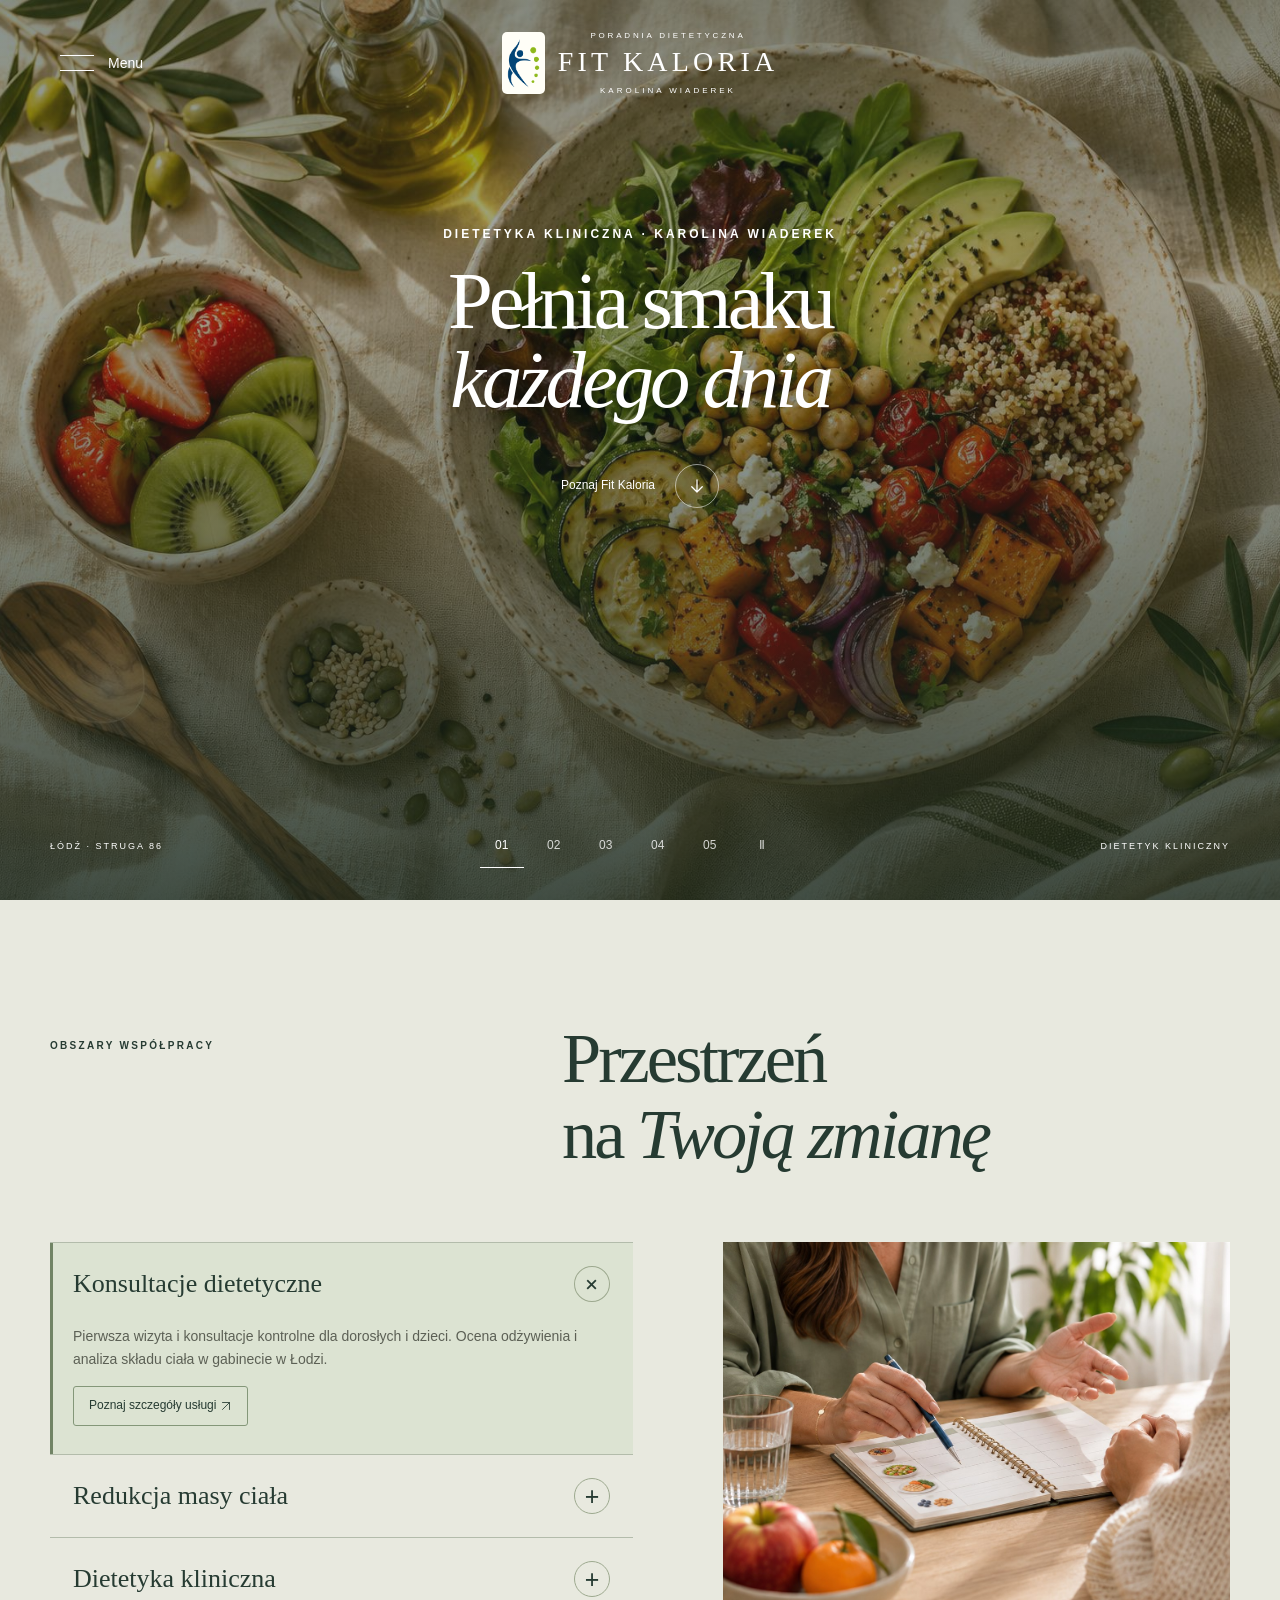
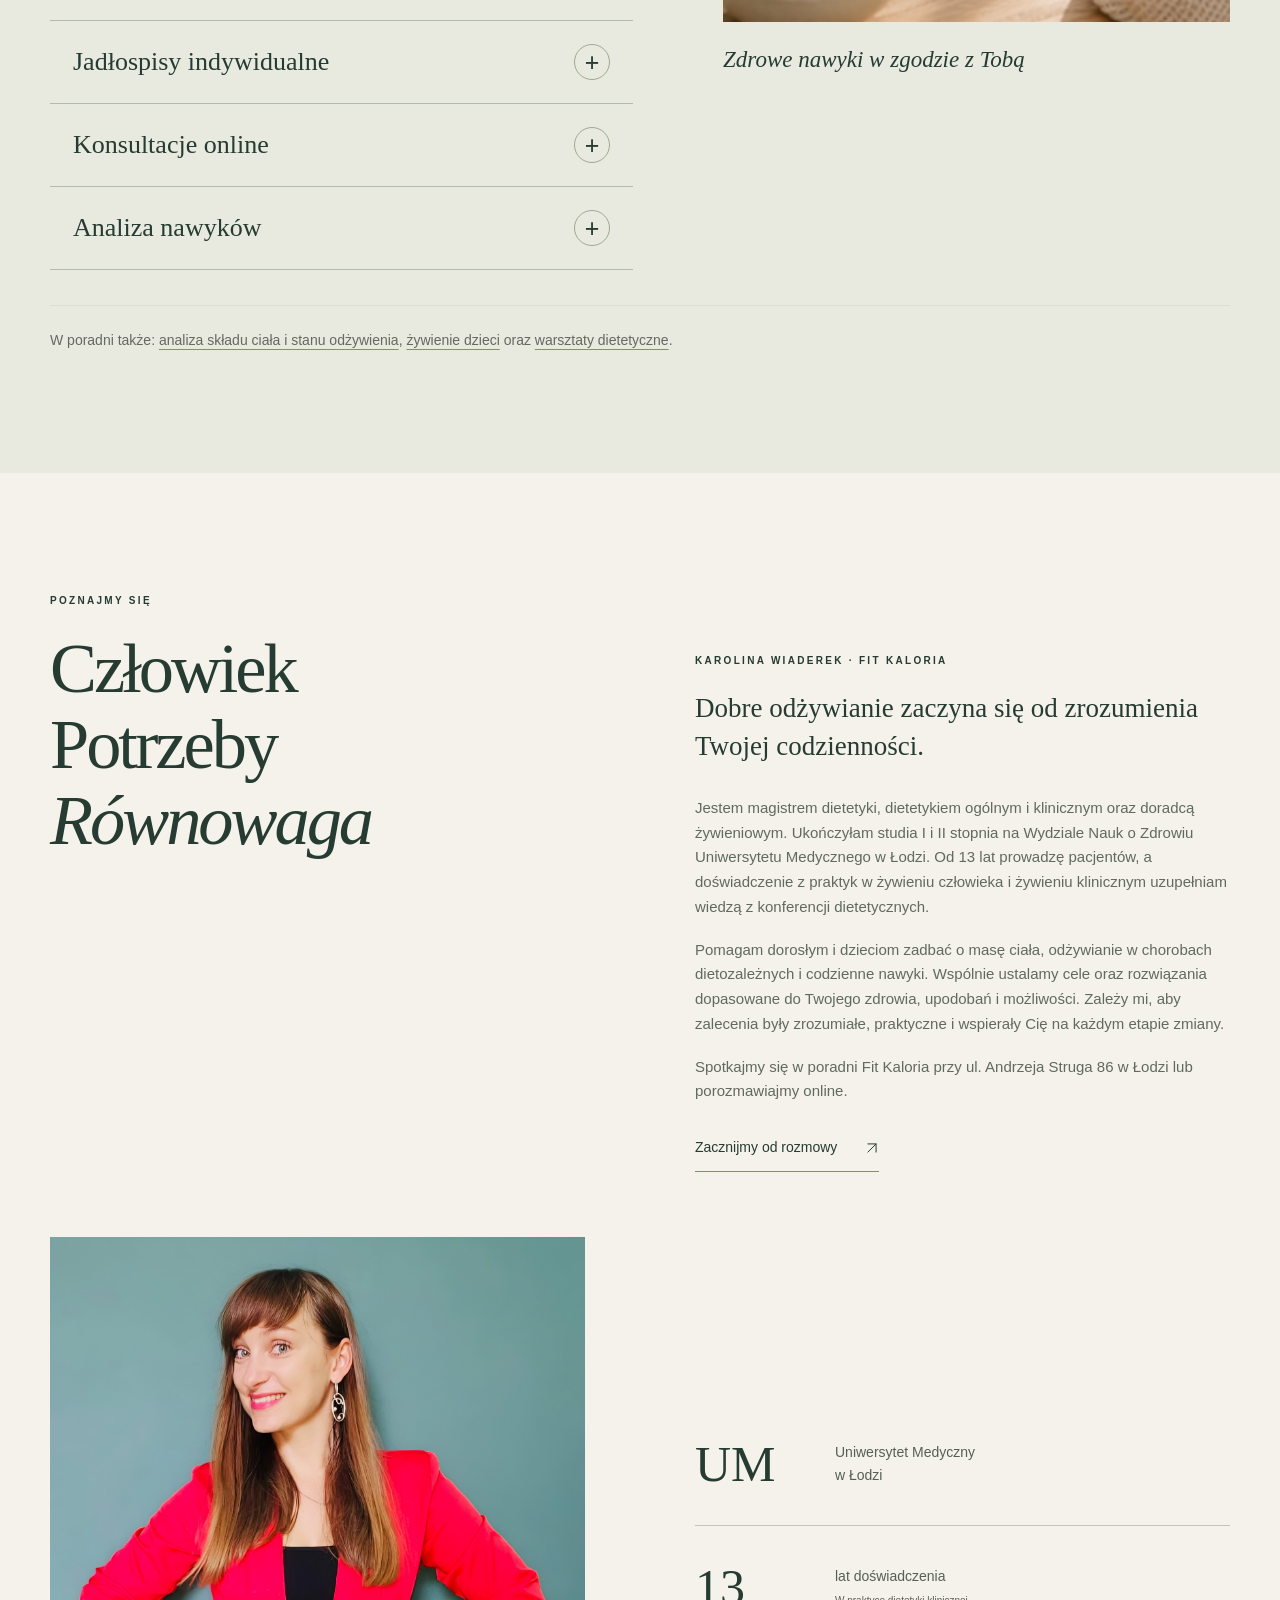
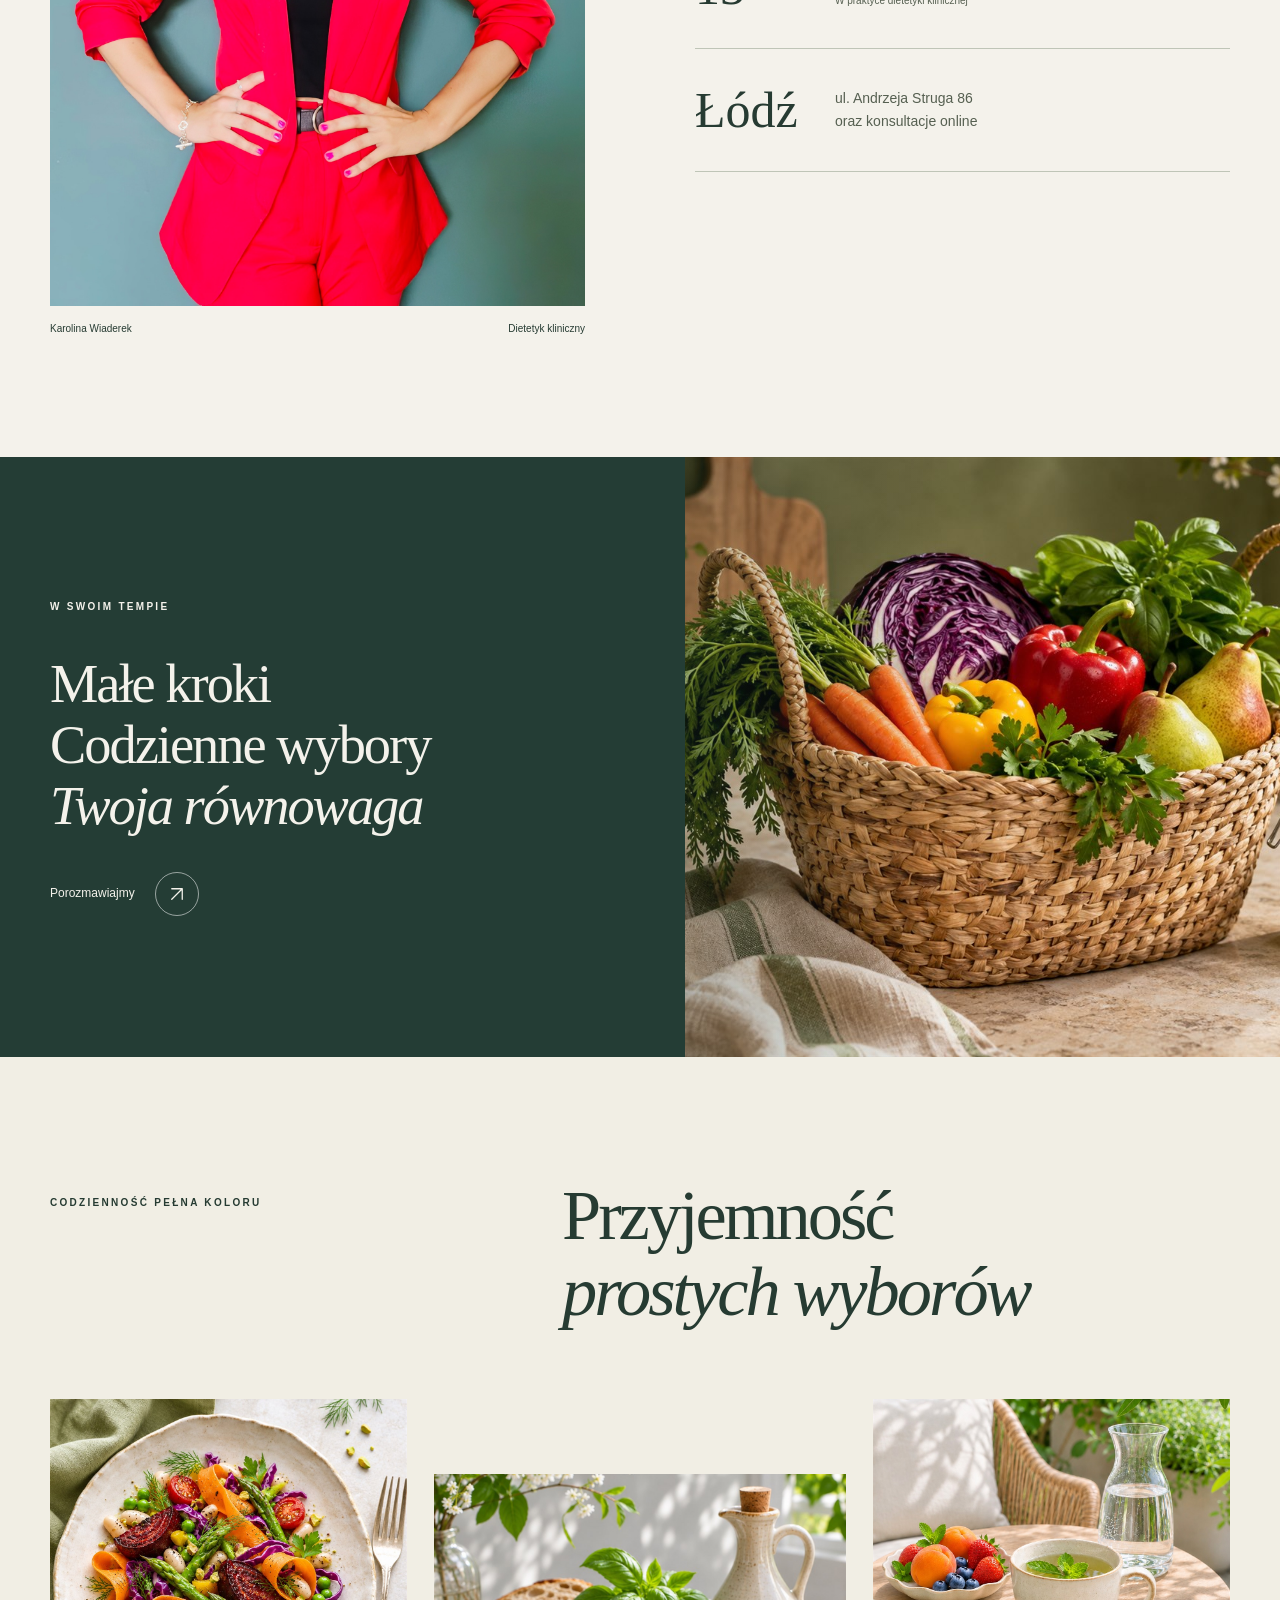
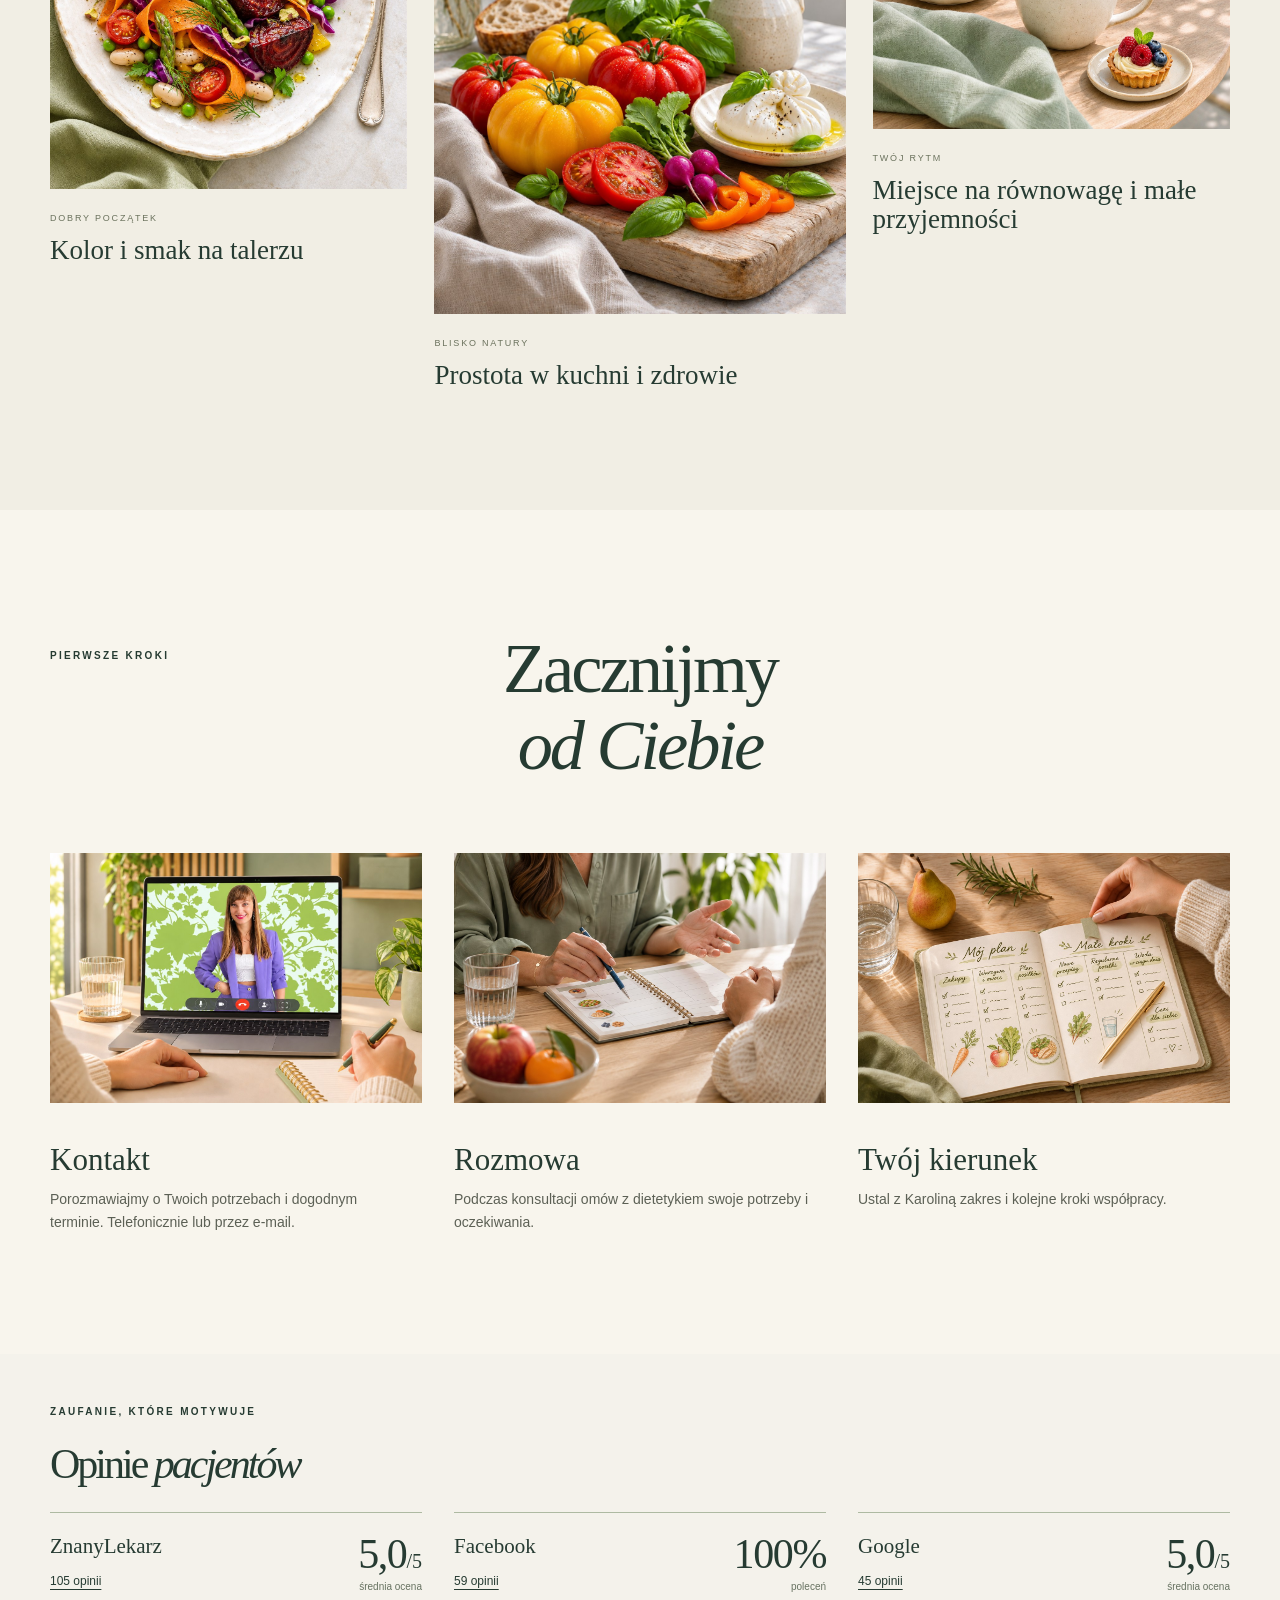
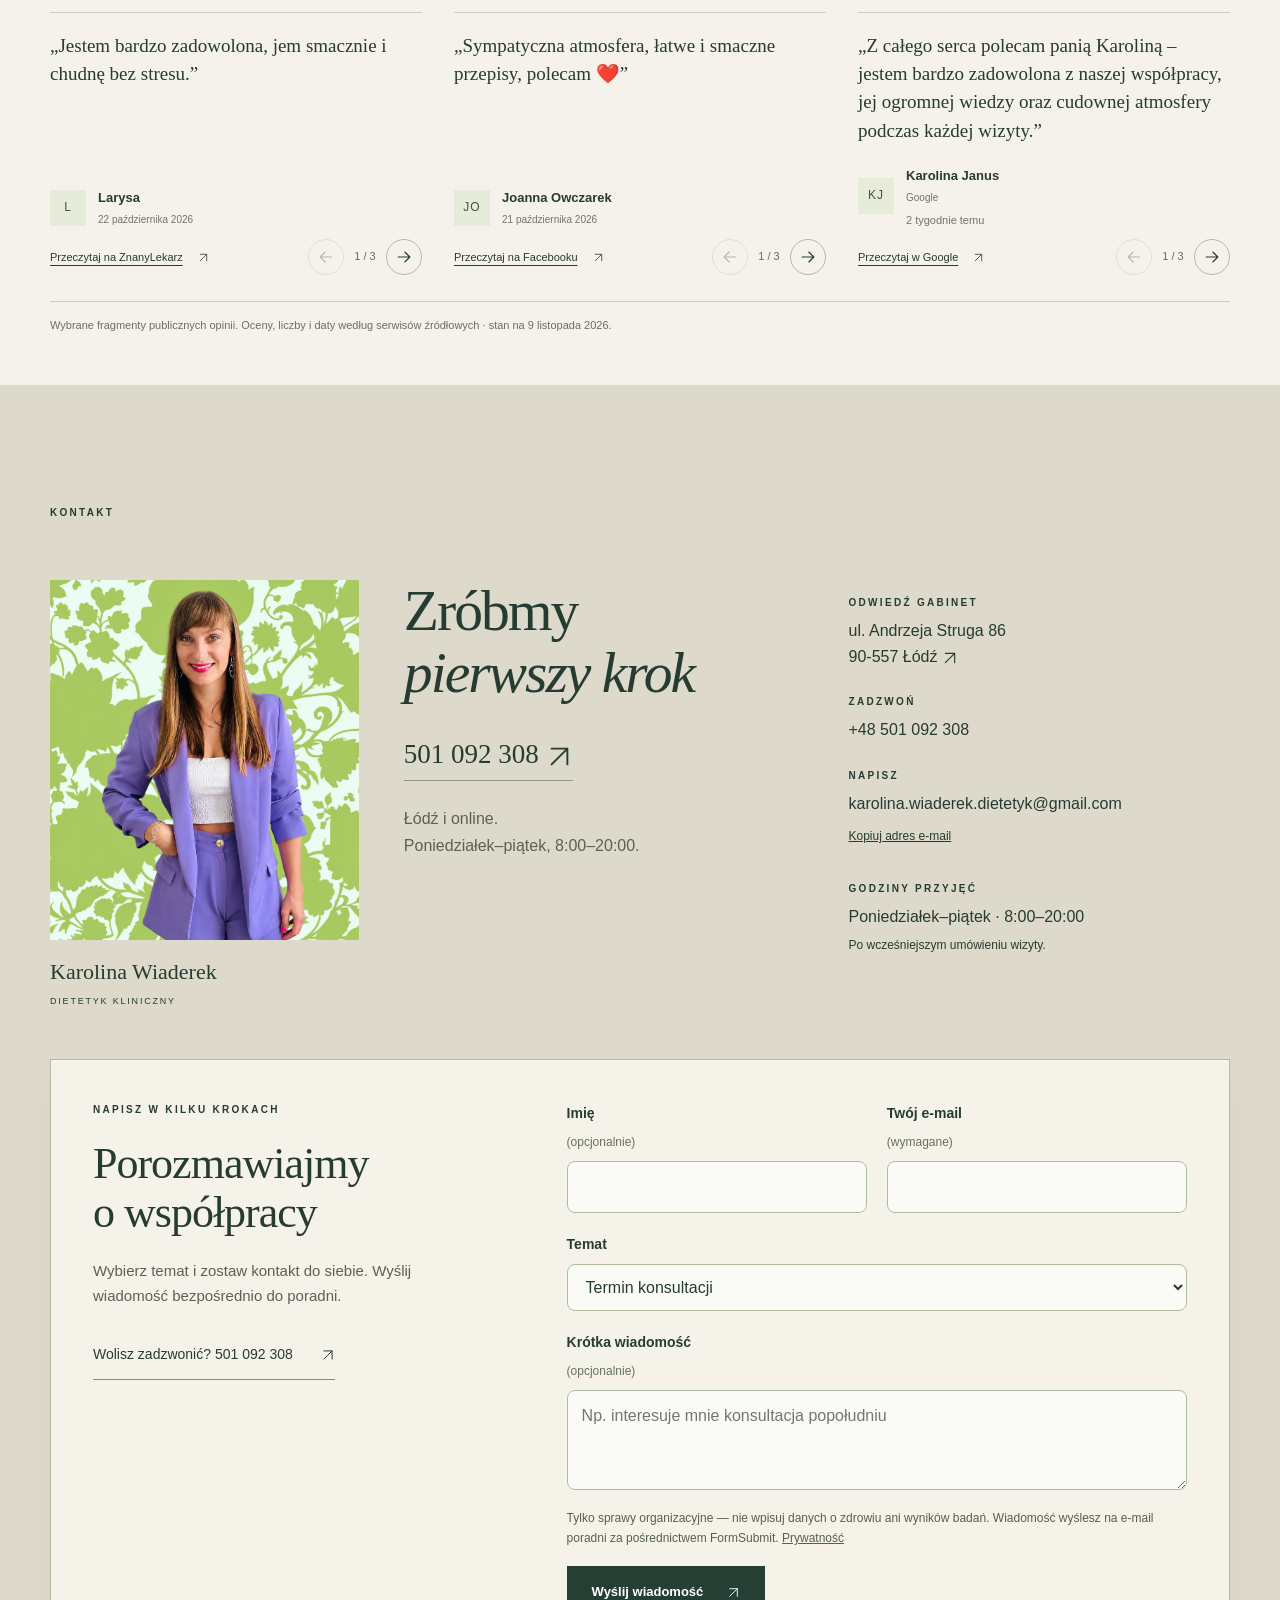
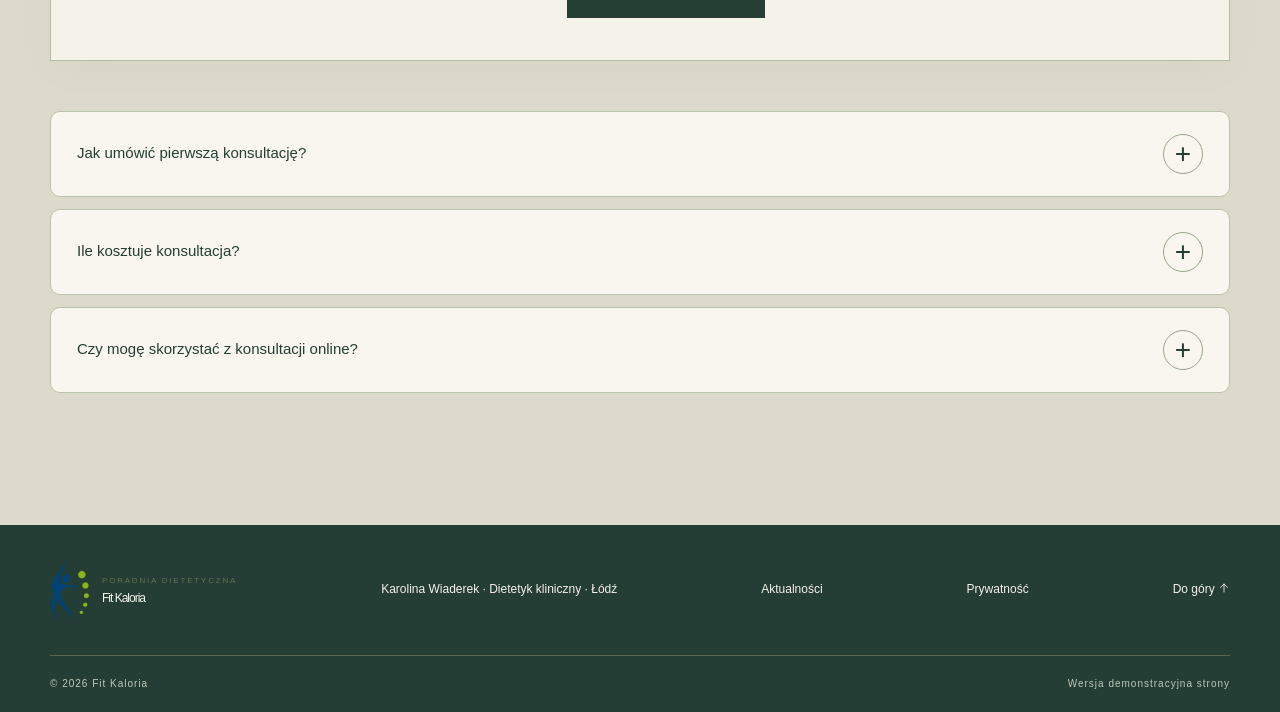
==== commit 516d89bf: "Refresh professional profile, service SEO, and compact patient reviews" ====
--- a/index.html
+++ b/index.html
@@ -1 +1 @@
-<!doctype html><html lang="pl"><head><meta charset="utf-8"><meta name="viewport" content="width=device-width,initial-scale=1"><meta name="theme-color" content="#243d35"><title>Fit Kaloria — Karolina Wiaderek | Dietetyk kliniczny Łódź</title><meta name="description" content="Fit Kaloria, Karolina Wiaderek — dietetyk kliniczny w Łodzi. Konsultacje, indywidualne jadłospisy i wsparcie żywieniowe. Struga 86. Tel. 501 092 308."><link rel="canonical" href="https://gipsdrill.github.io/fit-kaloria-editorial-premium/"><link rel="icon" href="favicon.ico?v=20" sizes="any"><link rel="icon" type="image/png" sizes="32x32" href="favicon-32.png?v=20"><link rel="icon" type="image/svg+xml" href="favicon.svg?v=20"><link rel="apple-touch-icon" sizes="180x180" href="apple-touch-icon.png?v=20"><link rel="stylesheet" href="style.css?v=46"><script src="app.js?v=25" defer></script><script type="application/ld+json">{"@context":"https://schema.org","@type":"LocalBusiness","name":"Fit Kaloria — Karolina Wiaderek","description":"Poradnia dietetyczna. Dietetyk kliniczny w Łodzi.","url":"https://gipsdrill.github.io/fit-kaloria-editorial-premium/","telephone":"+48 501 092 308","email":"karolina.wiaderek.dietetyk@gmail.com","address":{"@type":"PostalAddress","streetAddress":"ul. Andrzeja Struga 86","postalCode":"90-557","addressLocality":"Łódź","addressCountry":"PL"},"openingHours":["Mo-Fr 08:00-20:00"],"image":"https://gipsdrill.github.io/fit-kaloria-editorial-premium/karolina-purple.jpg","@id":"https://gipsdrill.github.io/fit-kaloria-editorial-premium/#poradnia","hasMap":"https://www.google.com/maps/place/Mgr+dietetyk+Karolina+Wiaderek+Poradnia+%22Fit+Kaloria%22/@51.7617247,19.4341873,17z/data=!3m1!4b1!4m5!3m4!1s0x471a35250b10f0a1:0xd8a62a814ab3b971!8m2!3d51.7617247!4d19.4341873","sameAs":["https://www.google.com/maps/place/Mgr+dietetyk+Karolina+Wiaderek+Poradnia+%22Fit+Kaloria%22/@51.7617247,19.4341873,17z/data=!3m1!4b1!4m5!3m4!1s0x471a35250b10f0a1:0xd8a62a814ab3b971!8m2!3d51.7617247!4d19.4341873","https://www.facebook.com/profile.php?id=100089357919979"],"geo":{"@type":"GeoCoordinates","latitude":51.7617247,"longitude":19.4341873},"areaServed":{"@type":"City","name":"Łódź"},"hasOfferCatalog":{"@type":"OfferCatalog","name":"Oferta Fit Kaloria","itemListElement":[{"@type":"Offer","itemOffered":{"@type":"Service","name":"Konsultacje dietetyczne","url":"https://gipsdrill.github.io/fit-kaloria-editorial-premium/konsultacje-dietetyczne.html"}},{"@type":"Offer","itemOffered":{"@type":"Service","name":"Redukcja masy ciała","url":"https://gipsdrill.github.io/fit-kaloria-editorial-premium/redukcja-masy-ciala.html"}},{"@type":"Offer","itemOffered":{"@type":"Service","name":"Dietetyka kliniczna","url":"https://gipsdrill.github.io/fit-kaloria-editorial-premium/dietetyka-kliniczna.html"}},{"@type":"Offer","itemOffered":{"@type":"Service","name":"Jadłospisy indywidualne","url":"https://gipsdrill.github.io/fit-kaloria-editorial-premium/jadlospisy-indywidualne.html"}},{"@type":"Offer","itemOffered":{"@type":"Service","name":"Konsultacje online","url":"https://gipsdrill.github.io/fit-kaloria-editorial-premium/konsultacje-online.html"}},{"@type":"Offer","itemOffered":{"@type":"Service","name":"Analiza nawyków","url":"https://gipsdrill.github.io/fit-kaloria-editorial-premium/analiza-nawykow.html"}}]}}</script><meta property="og:type" content="website"><meta property="og:locale" content="pl_PL"><meta property="og:site_name" content="Fit Kaloria — Poradnia Dietetyczna"><meta property="og:title" content="Fit Kaloria — Karolina Wiaderek | Dietetyk Łódź"><meta property="og:description" content="Odżywianie dopasowane do Ciebie. Konsultacje dietetyczne, indywidualne jadłospisy i wsparcie w zmianie nawyków. Łódź, ul. Struga 86."><meta property="og:url" content="https://gipsdrill.github.io/fit-kaloria-editorial-premium/"><meta property="og:image" content="https://gipsdrill.github.io/fit-kaloria-editorial-premium/fit-kaloria-social-v21.jpg"><meta property="og:image:secure_url" content="https://gipsdrill.github.io/fit-kaloria-editorial-premium/fit-kaloria-social-v21.jpg"><meta property="og:image:type" content="image/jpeg"><meta property="og:image:width" content="1200"><meta property="og:image:height" content="630"><meta property="og:image:alt" content="Fit Kaloria — odżywianie w Twoim rytmie. Kolorowe warzywa przygotowywane w kuchni."><meta name="twitter:card" content="summary_large_image"><meta name="twitter:title" content="Fit Kaloria — Karolina Wiaderek | Dietetyk Łódź"><meta name="twitter:description" content="Odżywianie dopasowane do Ciebie. Konsultacje dietetyczne, indywidualne jadłospisy i wsparcie w zmianie nawyków. Łódź, ul. Struga 86."><meta name="twitter:image" content="https://gipsdrill.github.io/fit-kaloria-editorial-premium/fit-kaloria-social-v21.jpg"><meta name="twitter:image:alt" content="Fit Kaloria — odżywianie w Twoim rytmie. Kolorowe warzywa przygotowywane w kuchni."></head><body class="editorial" id="top"><a href="#main" class="skip-link">Przejdź do treści</a><header class="editorial-header" id="start"><button class="menu-toggle" aria-expanded="false" aria-controls="editorial-menu"><span class="menu-lines" aria-hidden="true"></span><span class="menu-label">Menu</span></button><a class="editorial-logo" href="#top" aria-label="Fit Kaloria — początek strony"><img class="brand-mark" src="logo-fit-kaloria.png" alt="" aria-hidden="true" width="213" height="320"><div><small class="brand-descriptor">PORADNIA DIETETYCZNA</small>FIT KALORIA<span>KAROLINA WIADEREK</span></div></a></header><div class="menu-backdrop" hidden></div><nav id="editorial-menu" class="editorial-menu" aria-label="Nawigacja główna" hidden><img class="brand-mark" src="logo-fit-kaloria.png" alt="" aria-hidden="true" width="213" height="320"><span class="eyebrow">FIT KALORIA · ŁÓDŹ</span><a href="#oferta">Oferta</a><a href="#o-mnie">O mnie</a><a href="#proces">Współpraca</a><a href="#opinie">Opinie</a><a href="aktualnosci.html">Aktualności</a><a href="#kontakt">Kontakt</a><div class="menu-contact"><a href="tel:+48501092308">+48 501 092 308</a><a href="mailto:karolina.wiaderek.dietetyk@gmail.com">karolina.wiaderek.dietetyk@gmail.com</a></div></nav><main id="main"><section class="editorial-hero"><div class="hero-slides"><div class="hero-slide active" data-title="Pełnia smaku" data-accent="każdego dnia" style="--slide-background:url('food.jpg')" aria-hidden="false"><div class="hero-photo-window"><img src="food.jpg" width="1536" height="1024" alt="Kolorowy posiłek ze świeżych produktów" fetchpriority="high"></div></div><div class="hero-slide" data-title="Proste składniki" data-accent="dobre nawyki" style="--slide-background:url('preparation-young.jpg')" aria-hidden="true"><div class="hero-photo-window"><img src="preparation-young.jpg" width="1536" height="1024" alt="Przygotowywanie warzyw w kuchni" decoding="async" fetchpriority="low"></div></div><div class="hero-slide portrait-slide" data-title="Twoje potrzeby" data-accent="w centrum uwagi" style="--slide-background:url('karolina-purple.jpg')" aria-hidden="true"><div class="hero-photo-window"><img src="karolina-purple.jpg" width="2048" height="2048" alt="Karolina Wiaderek w fioletowym garniturze" decoding="async" fetchpriority="low"></div></div><div class="hero-slide" data-title="Dobry plan" data-accent="w Twoim rytmie" style="--slide-background:url('desk.jpg')" aria-hidden="true"><div class="hero-photo-window"><img src="desk.jpg" width="1536" height="1024" alt="Notatnik i posiłek na jasnym stole" decoding="async" fetchpriority="low"></div></div><div class="hero-slide portrait-slide" data-title="Zacznijmy" data-accent="od rozmowy" style="--slide-background:url('karolina-red.jpg')" aria-hidden="true"><div class="hero-photo-window"><img src="karolina-red.jpg" width="2048" height="2048" alt="Karolina Wiaderek w czerwonej marynarce" decoding="async" fetchpriority="low"></div></div></div><div class="editorial-hero-content"><span class="eyebrow">DIETETYKA KLINICZNA · KAROLINA WIADEREK</span><h1 class="slide-heading"><span data-slide-title>Pełnia smaku</span><em data-slide-accent>każdego dnia</em></h1><a class="round-link" href="#o-mnie">Poznaj Fit Kaloria <span class="link-arrow"><svg class="ui-arrow" viewBox="0 0 24 24" width="24" height="24" aria-hidden="true" focusable="false"><path d="M12 4v16m-7-7 7 7 7-7"/></svg></span></a></div><div class="hero-bottom"><span>ŁÓDŹ · STRUGA 86</span><div class="slide-controls" role="group" aria-label="Wybierz zdjęcie w pokazie"><button data-slide="0" aria-label="Pokaż zdjęcie żywności" aria-pressed="true">01</button><button data-slide="1" aria-label="Pokaż zdjęcie przygotowywania posiłku" aria-pressed="false">02</button><button data-slide="2" aria-label="Pokaż zdjęcie Karoliny w fioletowym garniturze" aria-pressed="false">03</button><button data-slide="3" aria-label="Pokaż zdjęcie stołu z sałatką i notesem" aria-pressed="false">04</button><button data-slide="4" aria-label="Pokaż zdjęcie Karoliny w czerwonej marynarce" aria-pressed="false">05</button><button class="pause-slides" aria-label="Zatrzymaj pokaz zdjęć">Ⅱ</button></div><span>DIETETYK KLINICZNY</span></div></section><section id="oferta" class="editorial-offer section"><div class="container"><div class="section-heading reveal"><span class="eyebrow">OBSZARY WSPÓŁPRACY</span><h2>Przestrzeń<br>na <em>Twoją zmianę</em></h2></div><div class="offer-layout"><div class="service-list"><details name="fit-kaloria-services" class="service-row reveal" data-service="0" open><summary><h3>Konsultacje dietetyczne</h3><span class="row-plus" aria-hidden="true">+</span></summary><div class="row-body"><p>Porozmawiajmy o Twoim odżywianiu, codzienności i potrzebach. W gabinecie w Łodzi.</p><a href="konsultacje-dietetyczne.html">Poznaj szczegóły usługi <span class="link-arrow" aria-hidden="true"><svg class="ui-arrow" viewBox="0 0 24 24" width="24" height="24" aria-hidden="true" focusable="false"><path d="M5 19 19 5M5 5h14v14"/></svg></span></a><img class="service-mobile-photo" src="consultation-premium.jpg" alt="Ilustracja konsultacji dietetycznej i wspólnego omawiania nawyków" width="1400" height="933" loading="lazy" data-portrait="false"></div></details><details name="fit-kaloria-services" class="service-row reveal" data-service="1" ><summary><h3>Redukcja masy ciała</h3><span class="row-plus" aria-hidden="true">+</span></summary><div class="row-body"><p>Indywidualne podejście do zmiany nawyków i pracy nad masą ciała.</p><a href="redukcja-masy-ciala.html">Poznaj szczegóły usługi <span class="link-arrow" aria-hidden="true"><svg class="ui-arrow" viewBox="0 0 24 24" width="24" height="24" aria-hidden="true" focusable="false"><path d="M5 19 19 5M5 5h14v14"/></svg></span></a><img class="service-mobile-photo" src="weight.jpg" alt="Jabłko, miarka i waga — ilustracja redukcji masy ciała" width="1200" height="800" loading="lazy" data-portrait="false"></div></details><details name="fit-kaloria-services" class="service-row reveal" data-service="2" ><summary><h3>Dietetyka kliniczna</h3><span class="row-plus" aria-hidden="true">+</span></summary><div class="row-body"><p>Wsparcie żywieniowe uwzględniające Twoją sytuację zdrowotną.</p><a href="dietetyka-kliniczna.html">Poznaj szczegóły usługi <span class="link-arrow" aria-hidden="true"><svg class="ui-arrow" viewBox="0 0 24 24" width="24" height="24" aria-hidden="true" focusable="false"><path d="M5 19 19 5M5 5h14v14"/></svg></span></a><img class="service-mobile-photo" src="clinical-premium.jpg" alt="Ilustracja analizy żywieniowej z wykresami i świeżymi produktami" width="1400" height="933" loading="lazy" data-portrait="false"></div></details><details name="fit-kaloria-services" class="service-row reveal" data-service="3" ><summary><h3>Jadłospisy indywidualne</h3><span class="row-plus" aria-hidden="true">+</span></summary><div class="row-body"><p>Plan odżywiania dopasowany do Twoich preferencji i rytmu dnia.</p><a href="jadlospisy-indywidualne.html">Poznaj szczegóły usługi <span class="link-arrow" aria-hidden="true"><svg class="ui-arrow" viewBox="0 0 24 24" width="24" height="24" aria-hidden="true" focusable="false"><path d="M5 19 19 5M5 5h14v14"/></svg></span></a><img class="service-mobile-photo" src="mealplan.jpg" alt="Przykładowe kompozycje posiłków w szklanych pojemnikach" width="1200" height="800" loading="lazy" data-portrait="false"></div></details><details name="fit-kaloria-services" class="service-row reveal" data-service="4" ><summary><h3>Konsultacje online</h3><span class="row-plus" aria-hidden="true">+</span></summary><div class="row-body"><p>Kontakt z dietetykiem także wtedy, gdy nie możesz odwiedzić gabinetu.</p><a href="konsultacje-online.html">Poznaj szczegóły usługi <span class="link-arrow" aria-hidden="true"><svg class="ui-arrow" viewBox="0 0 24 24" width="24" height="24" aria-hidden="true" focusable="false"><path d="M5 19 19 5M5 5h14v14"/></svg></span></a><img class="service-mobile-photo" src="online-purple.jpg" alt="Ilustracja konsultacji online z portretem Karoliny w fioletowym garniturze" width="1200" height="800" loading="lazy" data-portrait="false"></div></details><details name="fit-kaloria-services" class="service-row reveal" data-service="5" ><summary><h3>Analiza nawyków</h3><span class="row-plus" aria-hidden="true">+</span></summary><div class="row-body"><p>Przyjrzyjmy się codziennym wyborom i możliwościom zmiany.</p><a href="analiza-nawykow.html">Poznaj szczegóły usługi <span class="link-arrow" aria-hidden="true"><svg class="ui-arrow" viewBox="0 0 24 24" width="24" height="24" aria-hidden="true" focusable="false"><path d="M5 19 19 5M5 5h14v14"/></svg></span></a><img class="service-mobile-photo" src="habits-tracker.jpg" alt="Dzienniczek obserwacji nawyków: woda, posiłki i warzywa" width="1200" height="800" loading="lazy" data-portrait="false"></div></details></div><div class="offer-image reveal"><img id="service-preview" src="consultation-premium.jpg" width="1400" height="933" loading="lazy" alt="Ilustracja konsultacji dietetycznej i wspólnego omawiania nawyków" data-portrait="false"><span>Zdrowe nawyki w zgodzie z Tobą</span></div></div></div></section><section id="o-mnie" class="editorial-intro section"><div class="container"><div class="editorial-title reveal"><span class="eyebrow">POZNAJMY SIĘ</span><h2>Człowiek<br>Potrzeby<br><em>Równowaga</em></h2></div><div class="intro-copy reveal"><span class="eyebrow">KAROLINA WIADEREK · FIT KALORIA</span><p class="lead">Dobre odżywianie zaczyna się od zrozumienia Twojej codzienności.</p><p>Jestem dietetykiem klinicznym, absolwentką Uniwersytetu Medycznego w Łodzi. W Fit Kaloria możesz skorzystać z konsultacji, indywidualnych jadłospisów oraz wsparcia w zmianie nawyków żywieniowych.</p><p>Spotkajmy się w gabinecie przy ul. Andrzeja Struga 86 lub porozmawiajmy online.</p><a class="text-link" href="#kontakt">Zacznijmy od rozmowy <span class="link-arrow"><svg class="ui-arrow" viewBox="0 0 24 24" width="24" height="24" aria-hidden="true" focusable="false"><path d="M5 19 19 5M5 5h14v14"/></svg></span></a></div><div class="editorial-portrait reveal"><img src="karolina-red.jpg" width="2048" height="2048" loading="lazy" alt="Portret Karoliny Wiaderek w czerwonej marynarce"><div class="portrait-caption"><span>Karolina Wiaderek</span><span>Dietetyk kliniczny</span></div></div><div class="credentials reveal"><div><strong>UM</strong><p>Uniwersytet Medyczny<br>w Łodzi</p></div><div><strong>12</strong><p>lat doświadczenia<small>W praktyce dietetyki klinicznej</small></p></div><div><strong>Łódź</strong><p>ul. Andrzeja Struga 86<br>oraz konsultacje online</p></div></div></div></section><section class="statement section"><div class="container reveal"><span class="eyebrow">W SWOIM TEMPIE</span><p>Małe kroki<br>Codzienne wybory<br><em>Twoja równowaga</em></p><a class="round-link" href="#kontakt">Porozmawiajmy <span class="link-arrow"><svg class="ui-arrow" viewBox="0 0 24 24" width="24" height="24" aria-hidden="true" focusable="false"><path d="M5 19 19 5M5 5h14v14"/></svg></span></a></div><figure class="statement-photo"><img src="market.jpg" width="1200" height="800" loading="lazy" alt="Koszyk świeżych warzyw, gruszek i ziół"></figure></section><section class="visual-journal section" aria-labelledby="daily-title"><div class="container"><div class="section-heading reveal"><span class="eyebrow">CODZIENNOŚĆ PEŁNA KOLORU</span><h2 id="daily-title">Przyjemność<br><em>prostych wyborów</em></h2></div><div class="journal-grid"><figure class="journal-card breakfast-card reveal"><div class="journal-photo"><img src="gallery-plate-color.jpg" width="1120" height="1400" loading="lazy" alt="Kolorowy talerz z burakiem, pomidorami, fioletową kapustą, marchewką i zielonym groszkiem"></div><figcaption><span>DOBRY POCZĄTEK</span><h3>Kolor i smak na talerzu</h3></figcaption></figure><figure class="journal-card preparation-card reveal"><div class="journal-photo"><img src="gallery-kitchen-color.jpg" width="1120" height="1400" loading="lazy" alt="Czerwone i żółte pomidory, fioletowe rzodkiewki, papryka, bazylia i burrata"></div><figcaption><span>BLISKO NATURY</span><h3>Prostota w kuchni i zdrowie</h3></figcaption></figure><figure class="journal-card desk-card reveal"><div class="journal-photo"><img src="gallery-balance-dessert-v1.jpg" width="1122" height="1402" loading="lazy" alt="Słoneczny taras z naparem miętowym, świeżymi owocami i tartaletką z kremem, malinami i borówkami"></div><figcaption><span>TWÓJ RYTM</span><h3>Miejsce na równowagę i małe przyjemności</h3></figcaption></figure></div></div></section><section id="proces" class="editorial-process section"><div class="container"><div class="section-heading reveal"><span class="eyebrow">PIERWSZE KROKI</span><h2>Zacznijmy<br><em>od Ciebie</em></h2></div><div class="process-grid"><article class="reveal"><div class="process-photo"><img src="online-purple.jpg" width="1200" height="800" loading="lazy" alt="Ilustracja kontaktu online z Karoliną Wiaderek"></div><h3>Kontakt</h3><p>Zapytaj o ofertę, cenę i dostępny termin. Telefonicznie lub przez e-mail.</p></article><article class="reveal"><div class="process-photo"><img src="consultation-premium.jpg" width="1200" height="800" loading="lazy" alt="Rozmowa o codziennym odżywianiu przy wspólnym stole — fotografia ilustracyjna"></div><h3>Rozmowa</h3><p>Podczas konsultacji omów z dietetykiem swoje potrzeby i oczekiwania.</p></article><article class="reveal"><div class="process-photo"><img src="process-direction-filled.jpg" width="1400" height="933" loading="lazy" alt="Planer z notatkami o posiłkach, zaznaczeniami i rysunkami produktów"></div><h3>Twój kierunek</h3><p>Ustal z Karoliną zakres i kolejne kroki współpracy.</p></article></div></div></section><section id="opinie" class="opinions section" aria-labelledby="opinions-title"><div class="container"><div class="reviews-heading reveal"><div><span class="eyebrow">OPINIE PACJENTÓW</span><h2 id="opinions-title">Zaufanie, które<br><em>motywuje</em></h2></div><div class="reviews-rating"><a href="https://www.facebook.com/profile.php?id=100089357919979&amp;sk=reviews" target="_blank" rel="noopener noreferrer" aria-label="100 procent poleca, 59 opinii — zobacz rekomendacje na Facebooku"><strong>100%</strong><span>poleca na Facebooku</span><span class="reviews-count">59 opinii <span class="link-arrow" aria-hidden="true"><svg class="ui-arrow" viewBox="0 0 24 24" width="24" height="24" aria-hidden="true" focusable="false"><path d="M5 19 19 5M5 5h14v14"/></svg></span></span></a><small>Stan na 9 listopada 2026</small></div></div><div class="reviews-grid"><figure class="review-card reveal"><div class="review-recommends"><span aria-hidden="true">✓</span> Poleca Fit Kaloria</div><blockquote cite="https://www.facebook.com/joanna.owczarek.14/posts/pfbid02WuuSQ4c2e4C1T7g9t3X2cMjEcWPpSVGaVyHeqSx7U6V78qfizSyQPWGCchpttrAsl"><p>„Sympatyczna atmosfera, łatwe i smaczne przepisy, polecam ❤️”</p></blockquote><figcaption><span class="review-initials" aria-hidden="true">JO</span><div><span class="review-name">Joanna Owczarek</span><time datetime="2026-10-21">21 października 2026</time></div></figcaption><a class="review-source" href="https://www.facebook.com/joanna.owczarek.14/posts/pfbid02WuuSQ4c2e4C1T7g9t3X2cMjEcWPpSVGaVyHeqSx7U6V78qfizSyQPWGCchpttrAsl" target="_blank" rel="noopener noreferrer" aria-label="Przeczytaj pełną opinię Joanna Owczarek na Facebooku">Przeczytaj na Facebooku <span class="link-arrow" aria-hidden="true"><svg class="ui-arrow" viewBox="0 0 24 24" width="24" height="24" aria-hidden="true" focusable="false"><path d="M5 19 19 5M5 5h14v14"/></svg></span></a></figure><figure class="review-card reveal"><div class="review-recommends"><span aria-hidden="true">✓</span> Poleca Fit Kaloria</div><blockquote cite="https://www.facebook.com/ola.boruszewska.9/posts/pfbid02fcZiLbEadskgMvyeNUvij6CbBAMWwHtJXq2Giww8P4EMPZJq7A9AGcSLjbbgANdMl"><p>„Polecam z całego serca Panią Dietetyk. Profesjonalne podejście do pacjenta, pełen profesjonalizm i przede wszystkim troska 😍”</p></blockquote><figcaption><span class="review-initials" aria-hidden="true">OJ</span><div><span class="review-name">Ola Jabłońska</span><time datetime="2026-10-03">3 października 2026</time></div></figcaption><a class="review-source" href="https://www.facebook.com/ola.boruszewska.9/posts/pfbid02fcZiLbEadskgMvyeNUvij6CbBAMWwHtJXq2Giww8P4EMPZJq7A9AGcSLjbbgANdMl" target="_blank" rel="noopener noreferrer" aria-label="Przeczytaj pełną opinię Ola Jabłońska na Facebooku">Przeczytaj na Facebooku <span class="link-arrow" aria-hidden="true"><svg class="ui-arrow" viewBox="0 0 24 24" width="24" height="24" aria-hidden="true" focusable="false"><path d="M5 19 19 5M5 5h14v14"/></svg></span></a></figure><figure class="review-card reveal"><div class="review-recommends"><span aria-hidden="true">✓</span> Poleca Fit Kaloria</div><blockquote cite="https://www.facebook.com/permalink.php?story_fbid=pfbid027wYNBWqaXnH6uTH15udUowrWkuy9GqmeiU2VArmY7yCeMm7dGDjGRLqKdkiLvN6Pl&amp;id=100013738157498"><p>„Bardzo polecam Panią Karolinę. Posiłki są naprawdę smaczne, a Pani Karolina jest bardzo miłą i cierpliwą osobą. Jestem bardzo zadowolona ze współpracy.”</p></blockquote><figcaption><span class="review-initials" aria-hidden="true">MS</span><div><span class="review-name">Marta Stępień</span><time datetime="2026-08-09">9 sierpnia 2026</time></div></figcaption><a class="review-source" href="https://www.facebook.com/permalink.php?story_fbid=pfbid027wYNBWqaXnH6uTH15udUowrWkuy9GqmeiU2VArmY7yCeMm7dGDjGRLqKdkiLvN6Pl&amp;id=100013738157498" target="_blank" rel="noopener noreferrer" aria-label="Przeczytaj pełną opinię Marta Stępień na Facebooku">Przeczytaj na Facebooku <span class="link-arrow" aria-hidden="true"><svg class="ui-arrow" viewBox="0 0 24 24" width="24" height="24" aria-hidden="true" focusable="false"><path d="M5 19 19 5M5 5h14v14"/></svg></span></a></figure></div><div class="reviews-footnote"><p>Wybrane fragmenty publicznych rekomendacji z Facebooka</p><a class="text-link" href="https://www.facebook.com/profile.php?id=100089357919979&amp;sk=reviews" target="_blank" rel="noopener noreferrer">Zobacz wszystkie opinie <span class="link-arrow" aria-hidden="true"><svg class="ui-arrow" viewBox="0 0 24 24" width="24" height="24" aria-hidden="true" focusable="false"><path d="M5 19 19 5M5 5h14v14"/></svg></span></a></div><div class="google-reviews"><div class="reviews-heading google-reviews-heading reveal"><div><span class="eyebrow">RÓWNIEŻ W GOOGLE</span><h2 id="google-opinions-title">Doświadczenia<br><em>pacjentów</em></h2></div><div class="reviews-rating google-reviews-rating"><a href="https://www.google.com/maps/place/Mgr+dietetyk+Karolina+Wiaderek+Poradnia+%22Fit+Kaloria%22/@51.7617247,19.4341873,17z/data=!3m1!4b1!4m5!3m4!1s0x471a35250b10f0a1:0xd8a62a814ab3b971!8m2!3d51.7617247!4d19.4341873" target="_blank" rel="noopener noreferrer" aria-label="Ocena 5,0 na 5, 45 opinii — zobacz opinie w Google"><strong>5,0<span class="rating-denominator">/5</span></strong><span>ocena w Google</span><span class="reviews-count">45 opinii <span class="link-arrow" aria-hidden="true"><svg class="ui-arrow" viewBox="0 0 24 24" width="24" height="24" aria-hidden="true" focusable="false"><path d="M5 19 19 5M5 5h14v14"/></svg></span></span></a><small>Stan na 9 listopada 2026</small></div></div><div class="reviews-grid google-reviews-grid"><figure class="review-card google-review-card reveal"><div class="review-recommends"><span class="google-stars" aria-label="Ocena 5 na 5">★★★★★</span><span class="google-label">Opinia w Google</span></div><blockquote cite="https://www.google.com/maps/contrib/102155759133729862089/reviews?hl=pl"><p>„Z całego serca polecam panią Karoliną – jestem bardzo zadowolona z naszej współpracy, jej ogromnej wiedzy oraz cudownej atmosfery podczas każdej wizyty.”</p></blockquote><figcaption><span class="review-initials" aria-hidden="true">KJ</span><div><span class="review-name">Karolina Janus</span><span class="google-source-label">Google</span><span class="google-review-date" title="Data wyświetlana przez Google 9 listopada 2026">2 tygodnie temu</span></div></figcaption><a class="review-source" href="https://www.google.com/maps/contrib/102155759133729862089/reviews?hl=pl" target="_blank" rel="noopener noreferrer" aria-label="Przeczytaj opinię Karolina Janus w Google">Przeczytaj w Google <span class="link-arrow" aria-hidden="true"><svg class="ui-arrow" viewBox="0 0 24 24" width="24" height="24" aria-hidden="true" focusable="false"><path d="M5 19 19 5M5 5h14v14"/></svg></span></a></figure><figure class="review-card google-review-card reveal"><div class="review-recommends"><span class="google-stars" aria-label="Ocena 5 na 5">★★★★★</span><span class="google-label">Opinia w Google</span></div><blockquote cite="https://www.google.com/maps/contrib/100512553528512157415/reviews?hl=pl"><p>„Podchodzi indywidualnie do pacjenta z dozą wyrozumiałości, ale i wymaga dyscypliny w procesie co bardzo motywuje do działania.”</p></blockquote><figcaption><span class="review-initials" aria-hidden="true">JK</span><div><span class="review-name">Julia Kaźmierczak</span><span class="google-source-label">Google</span><span class="google-review-date" title="Data wyświetlana przez Google 9 listopada 2026">3 miesiące temu</span></div></figcaption><a class="review-source" href="https://www.google.com/maps/contrib/100512553528512157415/reviews?hl=pl" target="_blank" rel="noopener noreferrer" aria-label="Przeczytaj opinię Julia Kaźmierczak w Google">Przeczytaj w Google <span class="link-arrow" aria-hidden="true"><svg class="ui-arrow" viewBox="0 0 24 24" width="24" height="24" aria-hidden="true" focusable="false"><path d="M5 19 19 5M5 5h14v14"/></svg></span></a></figure><figure class="review-card google-review-card reveal"><div class="review-recommends"><span class="google-stars" aria-label="Ocena 5 na 5">★★★★★</span><span class="google-label">Opinia w Google</span></div><blockquote cite="https://www.google.com/maps/contrib/114788322170059263112/reviews?hl=pl"><p>„Pani Karolina to bardzo sympatyczna osoba, z ogromną wiedzą, przekazująca ją w sposób zrozumiały i przystępny, aby wyniki całego procesu były trwałe.”</p></blockquote><figcaption><span class="review-initials" aria-hidden="true">M</span><div><span class="review-name">Magda</span><span class="google-source-label">Google</span><span class="google-review-date" title="Data wyświetlana przez Google 9 listopada 2026">5 miesięcy temu</span></div></figcaption><a class="review-source" href="https://www.google.com/maps/contrib/114788322170059263112/reviews?hl=pl" target="_blank" rel="noopener noreferrer" aria-label="Przeczytaj opinię Magda w Google">Przeczytaj w Google <span class="link-arrow" aria-hidden="true"><svg class="ui-arrow" viewBox="0 0 24 24" width="24" height="24" aria-hidden="true" focusable="false"><path d="M5 19 19 5M5 5h14v14"/></svg></span></a></figure></div><div class="reviews-footnote"><p>Fragmenty publicznych opinii z Google · Daty i oceny według Google, stan na 9 listopada 2026</p><a class="text-link" href="https://www.google.com/maps/place/Mgr+dietetyk+Karolina+Wiaderek+Poradnia+%22Fit+Kaloria%22/@51.7617247,19.4341873,17z/data=!3m1!4b1!4m5!3m4!1s0x471a35250b10f0a1:0xd8a62a814ab3b971!8m2!3d51.7617247!4d19.4341873" target="_blank" rel="noopener noreferrer">Zobacz wszystkie opinie w Google <span class="link-arrow" aria-hidden="true"><svg class="ui-arrow" viewBox="0 0 24 24" width="24" height="24" aria-hidden="true" focusable="false"><path d="M5 19 19 5M5 5h14v14"/></svg></span></a></div></div></div></section><section id="kontakt" class="editorial-contact section"><div class="container"><span class="eyebrow">KONTAKT</span><div class="contact-grid"><figure class="contact-portrait reveal"><img src="karolina-purple.jpg" width="2048" height="2048" loading="lazy" alt="Karolina Wiaderek — dietetyk kliniczny"><figcaption>Karolina Wiaderek<span>DIETETYK KLINICZNY</span></figcaption></figure><div class="reveal"><h2>Zróbmy<br><em>pierwszy krok</em></h2><a class="big-phone" href="tel:+48501092308">501 092 308 <span class="link-arrow" aria-hidden="true"><svg class="ui-arrow" viewBox="0 0 24 24" width="24" height="24" aria-hidden="true" focusable="false"><path d="M5 19 19 5M5 5h14v14"/></svg></span></a><p>Łódź i online.<br>Poniedziałek–piątek, 8:00–20:00.</p></div><div class="contact-details"><div><span class="eyebrow">ODWIEDŹ GABINET</span><a href="https://www.google.com/maps/place/Mgr+dietetyk+Karolina+Wiaderek+Poradnia+%22Fit+Kaloria%22/@51.7617247,19.4341873,17z/data=!3m1!4b1!4m5!3m4!1s0x471a35250b10f0a1:0xd8a62a814ab3b971!8m2!3d51.7617247!4d19.4341873" target="_blank" rel="noopener">ul. Andrzeja Struga 86<br>90-557 Łódź <span class="link-arrow" aria-hidden="true"><svg class="ui-arrow" viewBox="0 0 24 24" width="24" height="24" aria-hidden="true" focusable="false"><path d="M5 19 19 5M5 5h14v14"/></svg></span></a></div><div><span class="eyebrow">ZADZWOŃ</span><a href="tel:+48501092308">+48 501 092 308</a></div><div><span class="eyebrow">NAPISZ</span><a class="email" href="mailto:karolina.wiaderek.dietetyk@gmail.com">karolina.wiaderek.dietetyk@gmail.com</a><button class="copy-email" type="button">Kopiuj adres e-mail</button><span class="copy-status" role="status"></span></div><div><span class="eyebrow">GODZINY PRZYJĘĆ</span><p>Poniedziałek–piątek · 8:00–20:00<br><small>Po wcześniejszym umówieniu wizyty.</small></p></div></div></div><div class="quick-contact" id="formularz"><div class="quick-contact-intro"><span class="eyebrow">NAPISZ W KILKU KROKACH</span><h3>Porozmawiajmy<br>o współpracy</h3><p>Wybierz temat i zostaw kontakt do siebie. Wyślij wiadomość bezpośrednio do poradni.</p><a href="tel:+48501092308" class="text-link">Wolisz zadzwonić? 501 092 308 <span class="link-arrow" aria-hidden="true"><svg class="ui-arrow" viewBox="0 0 24 24" width="24" height="24" aria-hidden="true" focusable="false"><path d="M5 19 19 5M5 5h14v14"/></svg></span></a></div><form class="contact-form" action="https://formsubmit.co/karolina.wiaderek.dietetyk@gmail.com" method="POST" accept-charset="UTF-8" aria-label="Szybki kontakt" aria-describedby="form-note"><input type="hidden" name="_subject" value="Fit Kaloria — wiadomość z formularza kontaktowego"><input type="hidden" name="_template" value="table"><input type="hidden" name="_next" value="https://gipsdrill.github.io/fit-kaloria-editorial-premium/dziekujemy.html"><div class="contact-honeypot" aria-hidden="true"><label>Pozostaw to pole puste<input type="text" name="_honey" tabindex="-1" autocomplete="off"></label></div><fieldset class="form-fields"><legend class="visually-hidden">Dane kontaktowe i temat rozmowy</legend><label>Imię <span>(opcjonalnie)</span><input name="name" autocomplete="given-name" maxlength="60"></label><label>Twój e-mail <span>(wymagane)</span><input name="email" type="email" autocomplete="email" required maxlength="150"></label><label class="field-wide">Temat<select name="topic"><option selected>Termin konsultacji</option><option>Oferta i cennik</option><option>Konsultacje dietetyczne</option><option>Redukcja masy ciała</option><option>Dietetyka kliniczna</option><option>Jadłospisy indywidualne</option><option>Konsultacje online</option><option>Analiza nawyków</option></select></label><label class="field-wide">Krótka wiadomość <span>(opcjonalnie)</span><textarea name="message" rows="3" maxlength="600" placeholder="Np. interesuje mnie konsultacja popołudniu"></textarea></label></fieldset><p id="form-note" class="form-note">Tylko sprawy organizacyjne — nie wpisuj danych o zdrowiu ani wyników badań. Wiadomość wyślesz na e-mail poradni za pośrednictwem FormSubmit. <a href="prywatnosc.html">Prywatność</a></p><button class="button form-submit" type="submit">Wyślij wiadomość <span class="link-arrow" aria-hidden="true"><svg class="ui-arrow" viewBox="0 0 24 24" width="24" height="24" aria-hidden="true" focusable="false"><path d="M5 19 19 5M5 5h14v14"/></svg></span></button></form></div><div class="faq"><details name="fit-kaloria-faq"><summary>Jak umówić pierwszą konsultację?</summary><p>Zadzwoń pod numer <a href="tel:+48501092308">+48 501 092 308</a> lub napisz e-mail. Termin zostanie ustalony bezpośrednio z poradnią.</p></details><details name="fit-kaloria-faq"><summary>Ile kosztuje konsultacja?</summary><p>O aktualny cennik i zakres współpracy zapytaj <a href="mailto:karolina.wiaderek.dietetyk@gmail.com?subject=Pro%C5%9Bba%20o%20cennik">przez e-mail</a> lub telefonicznie.</p></details><details name="fit-kaloria-faq"><summary>Czy mogę skorzystać z konsultacji online?</summary><p>Tak. Skontaktuj się z poradnią, aby ustalić termin oraz sposób połączenia.</p></details></div></div></section></main><footer><div class="container footer-inner"><a class="brand" href="#top" aria-label="Fit Kaloria — początek strony"><img class="brand-mark" src="logo-fit-kaloria.png" alt="" aria-hidden="true" width="213" height="320"><span><small>PORADNIA DIETETYCZNA</small>Fit Kaloria</span></a><p>Karolina Wiaderek · Dietetyk kliniczny · Łódź</p><a href="aktualnosci.html">Aktualności</a><a href="prywatnosc.html">Prywatność</a><a href="#top">Do góry <svg class="ui-arrow" viewBox="0 0 24 24" width="24" height="24" aria-hidden="true" focusable="false"><path d="M12 20V4m-7 7 7-7 7 7"/></svg></a></div><div class="container footer-bottom"><span>© 2026 Fit Kaloria</span><span>Wersja demonstracyjna strony</span></div></footer></body></html>+<!doctype html><html lang="pl"><head><meta charset="utf-8"><meta name="viewport" content="width=device-width,initial-scale=1"><meta name="theme-color" content="#243d35"><title>Fit Kaloria — Karolina Wiaderek | Dietetyk kliniczny Łódź</title><meta name="description" content="Dietetyk kliniczny w Łodzi — Karolina Wiaderek, 13 lat doświadczenia. Konsultacje dla dorosłych i dzieci, jadłospisy i opieka online. Poznaj Fit Kaloria."><link rel="canonical" href="https://gipsdrill.github.io/fit-kaloria-editorial-premium/"><link rel="icon" href="favicon.ico?v=20" sizes="any"><link rel="icon" type="image/png" sizes="32x32" href="favicon-32.png?v=20"><link rel="icon" type="image/svg+xml" href="favicon.svg?v=20"><link rel="apple-touch-icon" sizes="180x180" href="apple-touch-icon.png?v=20"><link rel="stylesheet" href="style.css?v=50"><script src="app.js?v=25" defer></script><script type="application/ld+json">{"@context":"https://schema.org","@type":"LocalBusiness","name":"Fit Kaloria — Karolina Wiaderek","description":"Poradnia dietetyczna w Łodzi. Karolina Wiaderek, magister dietetyki, dietetyk ogólny i kliniczny. Konsultacje dla dorosłych i dzieci, jadłospisy i edukacja żywieniowa.","url":"https://gipsdrill.github.io/fit-kaloria-editorial-premium/","telephone":"+48 501 092 308","email":"karolina.wiaderek.dietetyk@gmail.com","address":{"@type":"PostalAddress","streetAddress":"ul. Andrzeja Struga 86","postalCode":"90-557","addressLocality":"Łódź","addressCountry":"PL"},"openingHours":["Mo-Fr 08:00-20:00"],"image":"https://gipsdrill.github.io/fit-kaloria-editorial-premium/karolina-purple.jpg","@id":"https://gipsdrill.github.io/fit-kaloria-editorial-premium/#poradnia","hasMap":"https://www.google.com/maps/place/Mgr+dietetyk+Karolina+Wiaderek+Poradnia+%22Fit+Kaloria%22/@51.7617247,19.4341873,17z/data=!3m1!4b1!4m5!3m4!1s0x471a35250b10f0a1:0xd8a62a814ab3b971!8m2!3d51.7617247!4d19.4341873","sameAs":["https://www.google.com/maps/place/Mgr+dietetyk+Karolina+Wiaderek+Poradnia+%22Fit+Kaloria%22/@51.7617247,19.4341873,17z/data=!3m1!4b1!4m5!3m4!1s0x471a35250b10f0a1:0xd8a62a814ab3b971!8m2!3d51.7617247!4d19.4341873","https://www.facebook.com/profile.php?id=100089357919979"],"geo":{"@type":"GeoCoordinates","latitude":51.7617247,"longitude":19.4341873},"areaServed":{"@type":"City","name":"Łódź"},"hasOfferCatalog":{"@type":"OfferCatalog","name":"Oferta Fit Kaloria","itemListElement":[{"@type":"Offer","itemOffered":{"@type":"Service","name":"Konsultacje dietetyczne","url":"https://gipsdrill.github.io/fit-kaloria-editorial-premium/konsultacje-dietetyczne.html"}},{"@type":"Offer","itemOffered":{"@type":"Service","name":"Redukcja masy ciała","url":"https://gipsdrill.github.io/fit-kaloria-editorial-premium/redukcja-masy-ciala.html"}},{"@type":"Offer","itemOffered":{"@type":"Service","name":"Dietetyka kliniczna","url":"https://gipsdrill.github.io/fit-kaloria-editorial-premium/dietetyka-kliniczna.html"}},{"@type":"Offer","itemOffered":{"@type":"Service","name":"Jadłospisy indywidualne","url":"https://gipsdrill.github.io/fit-kaloria-editorial-premium/jadlospisy-indywidualne.html"}},{"@type":"Offer","itemOffered":{"@type":"Service","name":"Konsultacje online","url":"https://gipsdrill.github.io/fit-kaloria-editorial-premium/konsultacje-online.html"}},{"@type":"Offer","itemOffered":{"@type":"Service","name":"Analiza nawyków","url":"https://gipsdrill.github.io/fit-kaloria-editorial-premium/analiza-nawykow.html"}},{"@type":"Offer","itemOffered":{"@type":"Service","name":"Analiza składu ciała","url":"https://gipsdrill.github.io/fit-kaloria-editorial-premium/konsultacje-dietetyczne.html#zakres-wsparcia"}},{"@type":"Offer","itemOffered":{"@type":"Service","name":"Analiza stanu odżywienia","url":"https://gipsdrill.github.io/fit-kaloria-editorial-premium/konsultacje-dietetyczne.html#zakres-wsparcia"}},{"@type":"Offer","itemOffered":{"@type":"Service","name":"Żywienie dzieci","url":"https://gipsdrill.github.io/fit-kaloria-editorial-premium/konsultacje-dietetyczne.html#zakres-wsparcia"}},{"@type":"Offer","itemOffered":{"@type":"Service","name":"Warsztaty dietetyczne","url":"https://gipsdrill.github.io/fit-kaloria-editorial-premium/konsultacje-dietetyczne.html#zakres-wsparcia"}}]}}</script><meta property="og:type" content="website"><meta property="og:locale" content="pl_PL"><meta property="og:site_name" content="Fit Kaloria — Poradnia Dietetyczna"><meta property="og:title" content="Fit Kaloria — Karolina Wiaderek | Dietetyk Łódź"><meta property="og:description" content="Dietetyk kliniczny w Łodzi — Karolina Wiaderek, 13 lat doświadczenia. Konsultacje dla dorosłych i dzieci, jadłospisy i opieka online. Poznaj Fit Kaloria."><meta property="og:url" content="https://gipsdrill.github.io/fit-kaloria-editorial-premium/"><meta property="og:image" content="https://gipsdrill.github.io/fit-kaloria-editorial-premium/fit-kaloria-social-v21.jpg"><meta property="og:image:secure_url" content="https://gipsdrill.github.io/fit-kaloria-editorial-premium/fit-kaloria-social-v21.jpg"><meta property="og:image:type" content="image/jpeg"><meta property="og:image:width" content="1200"><meta property="og:image:height" content="630"><meta property="og:image:alt" content="Fit Kaloria — odżywianie w Twoim rytmie. Kolorowe warzywa przygotowywane w kuchni."><meta name="twitter:card" content="summary_large_image"><meta name="twitter:title" content="Fit Kaloria — Karolina Wiaderek | Dietetyk Łódź"><meta name="twitter:description" content="Odżywianie dopasowane do Ciebie. Konsultacje dietetyczne, indywidualne jadłospisy i wsparcie w zmianie nawyków. Łódź, ul. Struga 86."><meta name="twitter:image" content="https://gipsdrill.github.io/fit-kaloria-editorial-premium/fit-kaloria-social-v21.jpg"><meta name="twitter:image:alt" content="Fit Kaloria — odżywianie w Twoim rytmie. Kolorowe warzywa przygotowywane w kuchni."></head><body class="editorial" id="top"><a href="#main" class="skip-link">Przejdź do treści</a><header class="editorial-header" id="start"><button class="menu-toggle" aria-expanded="false" aria-controls="editorial-menu"><span class="menu-lines" aria-hidden="true"></span><span class="menu-label">Menu</span></button><a class="editorial-logo" href="#top" aria-label="Fit Kaloria — początek strony"><img class="brand-mark" src="logo-fit-kaloria.png" alt="" aria-hidden="true" width="213" height="320"><div><small class="brand-descriptor">PORADNIA DIETETYCZNA</small>FIT KALORIA<span>KAROLINA WIADEREK</span></div></a></header><div class="menu-backdrop" hidden></div><nav id="editorial-menu" class="editorial-menu" aria-label="Nawigacja główna" hidden><img class="brand-mark" src="logo-fit-kaloria.png" alt="" aria-hidden="true" width="213" height="320"><span class="eyebrow">FIT KALORIA · ŁÓDŹ</span><a href="#oferta">Oferta</a><a href="#o-mnie">O mnie</a><a href="#proces">Współpraca</a><a href="#opinie">Opinie</a><a href="aktualnosci.html">Aktualności</a><a href="#kontakt">Kontakt</a><div class="menu-contact"><a href="tel:+48501092308">+48 501 092 308</a><a href="mailto:karolina.wiaderek.dietetyk@gmail.com">karolina.wiaderek.dietetyk@gmail.com</a></div></nav><main id="main"><section class="editorial-hero"><div class="hero-slides"><div class="hero-slide active" data-title="Pełnia smaku" data-accent="każdego dnia" style="--slide-background:url('food.jpg')" aria-hidden="false"><div class="hero-photo-window"><img src="food.jpg" width="1536" height="1024" alt="Kolorowy posiłek ze świeżych produktów" fetchpriority="high"></div></div><div class="hero-slide" data-title="Proste składniki" data-accent="dobre nawyki" style="--slide-background:url('preparation-young.jpg')" aria-hidden="true"><div class="hero-photo-window"><img src="preparation-young.jpg" width="1536" height="1024" alt="Przygotowywanie warzyw w kuchni" decoding="async" fetchpriority="low"></div></div><div class="hero-slide portrait-slide" data-title="Twoje potrzeby" data-accent="w centrum uwagi" style="--slide-background:url('karolina-purple.jpg')" aria-hidden="true"><div class="hero-photo-window"><img src="karolina-purple.jpg" width="2048" height="2048" alt="Karolina Wiaderek w fioletowym garniturze" decoding="async" fetchpriority="low"></div></div><div class="hero-slide" data-title="Dobry plan" data-accent="w Twoim rytmie" style="--slide-background:url('desk.jpg')" aria-hidden="true"><div class="hero-photo-window"><img src="desk.jpg" width="1536" height="1024" alt="Notatnik i posiłek na jasnym stole" decoding="async" fetchpriority="low"></div></div><div class="hero-slide portrait-slide" data-title="Zacznijmy" data-accent="od rozmowy" style="--slide-background:url('karolina-red.jpg')" aria-hidden="true"><div class="hero-photo-window"><img src="karolina-red.jpg" width="2048" height="2048" alt="Karolina Wiaderek w czerwonej marynarce" decoding="async" fetchpriority="low"></div></div></div><div class="editorial-hero-content"><span class="eyebrow">DIETETYKA KLINICZNA · KAROLINA WIADEREK</span><h1 class="slide-heading"><span data-slide-title>Pełnia smaku</span><em data-slide-accent>każdego dnia</em></h1><a class="round-link" href="#oferta">Poznaj Fit Kaloria <span class="link-arrow"><svg class="ui-arrow" viewBox="0 0 24 24" width="24" height="24" aria-hidden="true" focusable="false"><path d="M12 4v16m-7-7 7 7 7-7"/></svg></span></a></div><div class="hero-bottom"><span>ŁÓDŹ · STRUGA 86</span><div class="slide-controls" role="group" aria-label="Wybierz zdjęcie w pokazie"><button data-slide="0" aria-label="Pokaż zdjęcie żywności" aria-pressed="true">01</button><button data-slide="1" aria-label="Pokaż zdjęcie przygotowywania posiłku" aria-pressed="false">02</button><button data-slide="2" aria-label="Pokaż zdjęcie Karoliny w fioletowym garniturze" aria-pressed="false">03</button><button data-slide="3" aria-label="Pokaż zdjęcie stołu z sałatką i notesem" aria-pressed="false">04</button><button data-slide="4" aria-label="Pokaż zdjęcie Karoliny w czerwonej marynarce" aria-pressed="false">05</button><button class="pause-slides" aria-label="Zatrzymaj pokaz zdjęć">Ⅱ</button></div><span>DIETETYK KLINICZNY</span></div></section><section id="oferta" class="editorial-offer section"><div class="container"><div class="section-heading reveal"><span class="eyebrow">OBSZARY WSPÓŁPRACY</span><h2>Przestrzeń<br>na <em>Twoją zmianę</em></h2></div><div class="offer-layout"><div class="service-list"><details name="fit-kaloria-services" class="service-row reveal" data-service="0" open><summary><h3>Konsultacje dietetyczne</h3><span class="row-plus" aria-hidden="true">+</span></summary><div class="row-body"><p>Pierwsza wizyta i konsultacje kontrolne dla dorosłych i dzieci. Ocena odżywienia i analiza składu ciała w gabinecie w Łodzi.</p><a href="konsultacje-dietetyczne.html">Poznaj szczegóły usługi <span class="link-arrow" aria-hidden="true"><svg class="ui-arrow" viewBox="0 0 24 24" width="24" height="24" aria-hidden="true" focusable="false"><path d="M5 19 19 5M5 5h14v14"/></svg></span></a><img class="service-mobile-photo" src="consultation-premium.jpg" alt="Ilustracja konsultacji dietetycznej i wspólnego omawiania nawyków" width="1400" height="933" loading="lazy" data-portrait="false"></div></details><details name="fit-kaloria-services" class="service-row reveal" data-service="1" ><summary><h3>Redukcja masy ciała</h3><span class="row-plus" aria-hidden="true">+</span></summary><div class="row-body"><p>Wsparcie przy nadwadze i otyłości. Indywidualny plan, praca nad nawykami i utrzymaniem efektów.</p><a href="redukcja-masy-ciala.html">Poznaj szczegóły usługi <span class="link-arrow" aria-hidden="true"><svg class="ui-arrow" viewBox="0 0 24 24" width="24" height="24" aria-hidden="true" focusable="false"><path d="M5 19 19 5M5 5h14v14"/></svg></span></a><img class="service-mobile-photo" src="weight.jpg" alt="Jabłko, miarka i waga — ilustracja redukcji masy ciała" width="1200" height="800" loading="lazy" data-portrait="false"></div></details><details name="fit-kaloria-services" class="service-row reveal" data-service="2" ><summary><h3>Dietetyka kliniczna</h3><span class="row-plus" aria-hidden="true">+</span></summary><div class="row-body"><p>Żywienie w chorobach dietozależnych — m.in. cukrzycy, insulinooporności i chorobach tarczycy.</p><a href="dietetyka-kliniczna.html">Poznaj szczegóły usługi <span class="link-arrow" aria-hidden="true"><svg class="ui-arrow" viewBox="0 0 24 24" width="24" height="24" aria-hidden="true" focusable="false"><path d="M5 19 19 5M5 5h14v14"/></svg></span></a><img class="service-mobile-photo" src="clinical-premium.jpg" alt="Ilustracja analizy żywieniowej z wykresami i świeżymi produktami" width="1400" height="933" loading="lazy" data-portrait="false"></div></details><details name="fit-kaloria-services" class="service-row reveal" data-service="3" ><summary><h3>Jadłospisy indywidualne</h3><span class="row-plus" aria-hidden="true">+</span></summary><div class="row-body"><p>Jadłospisy dla dorosłych i dzieci, dopasowane do zdrowia, ulubionych smaków i celu współpracy.</p><a href="jadlospisy-indywidualne.html">Poznaj szczegóły usługi <span class="link-arrow" aria-hidden="true"><svg class="ui-arrow" viewBox="0 0 24 24" width="24" height="24" aria-hidden="true" focusable="false"><path d="M5 19 19 5M5 5h14v14"/></svg></span></a><img class="service-mobile-photo" src="mealplan.jpg" alt="Przykładowe kompozycje posiłków w szklanych pojemnikach" width="1200" height="800" loading="lazy" data-portrait="false"></div></details><details name="fit-kaloria-services" class="service-row reveal" data-service="4" ><summary><h3>Konsultacje online</h3><span class="row-plus" aria-hidden="true">+</span></summary><div class="row-body"><p>Kontakt z dietetykiem także wtedy, gdy nie możesz odwiedzić gabinetu.</p><a href="konsultacje-online.html">Poznaj szczegóły usługi <span class="link-arrow" aria-hidden="true"><svg class="ui-arrow" viewBox="0 0 24 24" width="24" height="24" aria-hidden="true" focusable="false"><path d="M5 19 19 5M5 5h14v14"/></svg></span></a><img class="service-mobile-photo" src="online-purple.jpg" alt="Ilustracja konsultacji online z portretem Karoliny w fioletowym garniturze" width="1200" height="800" loading="lazy" data-portrait="false"></div></details><details name="fit-kaloria-services" class="service-row reveal" data-service="5" ><summary><h3>Analiza nawyków</h3><span class="row-plus" aria-hidden="true">+</span></summary><div class="row-body"><p>Praktyczna edukacja żywieniowa i stopniowa zmiana przyzwyczajeń. Wsparcie dla Ciebie i Twojej rodziny.</p><a href="analiza-nawykow.html">Poznaj szczegóły usługi <span class="link-arrow" aria-hidden="true"><svg class="ui-arrow" viewBox="0 0 24 24" width="24" height="24" aria-hidden="true" focusable="false"><path d="M5 19 19 5M5 5h14v14"/></svg></span></a><img class="service-mobile-photo" src="habits-tracker.jpg" alt="Dzienniczek obserwacji nawyków: woda, posiłki i warzywa" width="1200" height="800" loading="lazy" data-portrait="false"></div></details></div><div class="offer-image reveal"><img id="service-preview" src="consultation-premium.jpg" width="1400" height="933" loading="lazy" alt="Ilustracja konsultacji dietetycznej i wspólnego omawiania nawyków" data-portrait="false"><span>Zdrowe nawyki w zgodzie z Tobą</span></div></div><p class="offer-additional">W poradni także: <a href="konsultacje-dietetyczne.html#zakres-wsparcia">analiza składu ciała i stanu odżywienia</a>, <a href="konsultacje-dietetyczne.html#zakres-wsparcia">żywienie dzieci</a> oraz <a href="konsultacje-dietetyczne.html#zakres-wsparcia">warsztaty dietetyczne</a>.</p></div></section><section id="o-mnie" class="editorial-intro section"><div class="container"><div class="editorial-title reveal"><span class="eyebrow">POZNAJMY SIĘ</span><h2>Człowiek<br>Potrzeby<br><em>Równowaga</em></h2></div><div class="intro-copy reveal"><span class="eyebrow">KAROLINA WIADEREK · FIT KALORIA</span><p class="lead">Dobre odżywianie zaczyna się od zrozumienia Twojej codzienności.</p><p>Jestem magistrem dietetyki, dietetykiem ogólnym i klinicznym oraz doradcą żywieniowym. Ukończyłam studia I i II stopnia na Wydziale Nauk o Zdrowiu Uniwersytetu Medycznego w Łodzi. Od 13 lat prowadzę pacjentów, a doświadczenie z praktyk w żywieniu człowieka i żywieniu klinicznym uzupełniam wiedzą z konferencji dietetycznych.</p><p>Pomagam dorosłym i dzieciom zadbać o masę ciała, odżywianie w chorobach dietozależnych i codzienne nawyki. Wspólnie ustalamy cele oraz rozwiązania dopasowane do Twojego zdrowia, upodobań i możliwości. Zależy mi, aby zalecenia były zrozumiałe, praktyczne i wspierały Cię na każdym etapie zmiany.</p><p>Spotkajmy się w poradni Fit Kaloria przy ul. Andrzeja Struga 86 w Łodzi lub porozmawiajmy online.</p><a class="text-link" href="#kontakt">Zacznijmy od rozmowy <span class="link-arrow"><svg class="ui-arrow" viewBox="0 0 24 24" width="24" height="24" aria-hidden="true" focusable="false"><path d="M5 19 19 5M5 5h14v14"/></svg></span></a></div><div class="editorial-portrait reveal"><img src="karolina-red.jpg" width="2048" height="2048" loading="lazy" alt="Portret Karoliny Wiaderek w czerwonej marynarce"><div class="portrait-caption"><span>Karolina Wiaderek</span><span>Dietetyk kliniczny</span></div></div><div class="credentials reveal"><div><strong>UM</strong><p>Uniwersytet Medyczny<br>w Łodzi</p></div><div><strong>13</strong><p>lat doświadczenia<small>W praktyce dietetyki klinicznej</small></p></div><div><strong>Łódź</strong><p>ul. Andrzeja Struga 86<br>oraz konsultacje online</p></div></div></div></section><section class="statement section"><div class="container reveal"><span class="eyebrow">W SWOIM TEMPIE</span><p>Małe kroki<br>Codzienne wybory<br><em>Twoja równowaga</em></p><a class="round-link" href="#kontakt">Porozmawiajmy <span class="link-arrow"><svg class="ui-arrow" viewBox="0 0 24 24" width="24" height="24" aria-hidden="true" focusable="false"><path d="M5 19 19 5M5 5h14v14"/></svg></span></a></div><figure class="statement-photo"><img src="market.jpg" width="1200" height="800" loading="lazy" alt="Koszyk świeżych warzyw, gruszek i ziół"></figure></section><section class="visual-journal section" aria-labelledby="daily-title"><div class="container"><div class="section-heading reveal"><span class="eyebrow">CODZIENNOŚĆ PEŁNA KOLORU</span><h2 id="daily-title">Przyjemność<br><em>prostych wyborów</em></h2></div><div class="journal-grid"><figure class="journal-card breakfast-card reveal"><div class="journal-photo"><img src="gallery-plate-color.jpg" width="1120" height="1400" loading="lazy" alt="Kolorowy talerz z burakiem, pomidorami, fioletową kapustą, marchewką i zielonym groszkiem"></div><figcaption><span>DOBRY POCZĄTEK</span><h3>Kolor i smak na talerzu</h3></figcaption></figure><figure class="journal-card preparation-card reveal"><div class="journal-photo"><img src="gallery-kitchen-color.jpg" width="1120" height="1400" loading="lazy" alt="Czerwone i żółte pomidory, fioletowe rzodkiewki, papryka, bazylia i burrata"></div><figcaption><span>BLISKO NATURY</span><h3>Prostota w kuchni i zdrowie</h3></figcaption></figure><figure class="journal-card desk-card reveal"><div class="journal-photo"><img src="gallery-balance-dessert-v1.jpg" width="1122" height="1402" loading="lazy" alt="Słoneczny taras z naparem miętowym, świeżymi owocami i tartaletką z kremem, malinami i borówkami"></div><figcaption><span>TWÓJ RYTM</span><h3>Miejsce na równowagę i małe przyjemności</h3></figcaption></figure></div></div></section><section id="proces" class="editorial-process section"><div class="container"><div class="section-heading reveal"><span class="eyebrow">PIERWSZE KROKI</span><h2>Zacznijmy<br><em>od Ciebie</em></h2></div><div class="process-grid"><article class="reveal"><div class="process-photo"><img src="online-purple.jpg" width="1200" height="800" loading="lazy" alt="Ilustracja kontaktu online z Karoliną Wiaderek"></div><h3>Kontakt</h3><p>Porozmawiajmy o Twoich potrzebach i dogodnym terminie. Telefonicznie lub przez e-mail.</p></article><article class="reveal"><div class="process-photo"><img src="consultation-premium.jpg" width="1200" height="800" loading="lazy" alt="Rozmowa o codziennym odżywianiu przy wspólnym stole — fotografia ilustracyjna"></div><h3>Rozmowa</h3><p>Podczas konsultacji omów z dietetykiem swoje potrzeby i oczekiwania.</p></article><article class="reveal"><div class="process-photo"><img src="process-direction-filled.jpg" width="1400" height="933" loading="lazy" alt="Planer z notatkami o posiłkach, zaznaczeniami i rysunkami produktów"></div><h3>Twój kierunek</h3><p>Ustal z Karoliną zakres i kolejne kroki współpracy.</p></article></div></div></section><section id="opinie" class="opinions section review-overview" aria-labelledby="opinions-title"><div class="container"><div class="review-overview-heading"><span class="eyebrow">ZAUFANIE, KTÓRE MOTYWUJE</span><h2 id="opinions-title">Opinie <em>pacjentów</em></h2></div><div class="review-sources"><article class="review-source-column" data-review-source="znanylekarz" aria-labelledby="source-znanylekarz"><header class="review-source-summary"><div><h3 id="source-znanylekarz">ZnanyLekarz</h3><a href="https://www.znanylekarz.pl/profil/karolina-wiaderek#profile-reviews" target="_blank" rel="noopener noreferrer" aria-label="105 opinii — zobacz wszystkie opinie: ZnanyLekarz">105 opinii</a></div><div class="review-source-score"><strong>5,0<span>/5</span></strong><small>średnia ocena</small></div></header><div class="review-source-slides" id="reviews-znanylekarz"><figure data-review-slide data-active="true" aria-hidden="false" class="review-card"><div class="doctor-review-label">OPINIA ZE ZNANYLEKARZ</div><blockquote cite="https://www.znanylekarz.pl/profil/karolina-wiaderek#o-6643007"><p>„Jestem bardzo zadowolona, jem smacznie i chudnę bez stresu.”</p></blockquote><figcaption><span class="review-initials tone-0" aria-hidden="true">L</span><div><span class="review-name">Larysa</span><time datetime="2026-10-22">22 października 2026</time></div></figcaption><a class="review-source" href="https://www.znanylekarz.pl/profil/karolina-wiaderek#o-6643007" target="_blank" rel="noopener noreferrer">Przeczytaj na ZnanyLekarz <span class="link-arrow" aria-hidden="true"><svg class="ui-arrow" viewBox="0 0 24 24" width="24" height="24" aria-hidden="true" focusable="false"><path d="M5 19 19 5M5 5h14v14"/></svg></span></a></figure><figure data-review-slide data-active="false" aria-hidden="true" inert class="review-card"><div class="doctor-review-label">OPINIA ZE ZNANYLEKARZ</div><blockquote cite="https://www.znanylekarz.pl/profil/karolina-wiaderek#o-6369287"><p>„Bardzo cenię sobie opiekę Pani Karoliny…”</p></blockquote><figcaption><span class="review-initials tone-1" aria-hidden="true">S</span><div><span class="review-name">Sylwia</span><time datetime="2026-06-23">23 czerwca 2026</time></div></figcaption><a class="review-source" href="https://www.znanylekarz.pl/profil/karolina-wiaderek#o-6369287" target="_blank" rel="noopener noreferrer">Przeczytaj na ZnanyLekarz <span class="link-arrow" aria-hidden="true"><svg class="ui-arrow" viewBox="0 0 24 24" width="24" height="24" aria-hidden="true" focusable="false"><path d="M5 19 19 5M5 5h14v14"/></svg></span></a></figure><figure data-review-slide data-active="false" aria-hidden="true" inert class="review-card"><div class="doctor-review-label">OPINIA ZE ZNANYLEKARZ</div><blockquote cite="https://www.znanylekarz.pl/profil/karolina-wiaderek#o-6257417"><p>„Jestem absolutnie zachwycony przyjazną, atmosferą, super podejściem, zaangażowaniem…”</p></blockquote><figcaption><span class="review-initials tone-2" aria-hidden="true">MZ</span><div><span class="review-name">MZ</span><time datetime="2026-04-23">23 kwietnia 2026</time></div></figcaption><a class="review-source" href="https://www.znanylekarz.pl/profil/karolina-wiaderek#o-6257417" target="_blank" rel="noopener noreferrer">Przeczytaj na ZnanyLekarz <span class="link-arrow" aria-hidden="true"><svg class="ui-arrow" viewBox="0 0 24 24" width="24" height="24" aria-hidden="true" focusable="false"><path d="M5 19 19 5M5 5h14v14"/></svg></span></a></figure></div><div class="review-controls" role="group" aria-label="Przeglądaj opinie: ZnanyLekarz"><button type="button" data-review-previous aria-label="Poprzednia opinia — ZnanyLekarz" aria-controls="reviews-znanylekarz" disabled><svg viewBox="0 0 24 24" width="20" height="20" aria-hidden="true" focusable="false"><path d="M19 12H5m6 6-6-6 6-6"/></svg></button><span data-review-position role="status" aria-live="polite" aria-atomic="true">1 / 3</span><button type="button" data-review-next aria-label="Następna opinia — ZnanyLekarz" aria-controls="reviews-znanylekarz"><svg viewBox="0 0 24 24" width="20" height="20" aria-hidden="true" focusable="false"><path d="M5 12h14m-6-6 6 6-6 6"/></svg></button></div></article><article class="review-source-column" data-review-source="facebook" aria-labelledby="source-facebook"><header class="review-source-summary"><div><h3 id="source-facebook">Facebook</h3><a href="https://www.facebook.com/profile.php?id=100089357919979&amp;sk=reviews" target="_blank" rel="noopener noreferrer" aria-label="59 opinii — zobacz wszystkie opinie: Facebook">59 opinii</a></div><div class="review-source-score"><strong>100%</strong><small>poleceń</small></div></header><div class="review-source-slides" id="reviews-facebook"><figure data-review-slide data-active="true" aria-hidden="false" class="review-card"><div class="review-recommends"><span aria-hidden="true">✓</span> Poleca Fit Kaloria</div><blockquote cite="https://www.facebook.com/joanna.owczarek.14/posts/pfbid02WuuSQ4c2e4C1T7g9t3X2cMjEcWPpSVGaVyHeqSx7U6V78qfizSyQPWGCchpttrAsl"><p>„Sympatyczna atmosfera, łatwe i smaczne przepisy, polecam ❤️”</p></blockquote><figcaption><span class="review-initials" aria-hidden="true">JO</span><div><span class="review-name">Joanna Owczarek</span><time datetime="2026-10-21">21 października 2026</time></div></figcaption><a class="review-source" href="https://www.facebook.com/joanna.owczarek.14/posts/pfbid02WuuSQ4c2e4C1T7g9t3X2cMjEcWPpSVGaVyHeqSx7U6V78qfizSyQPWGCchpttrAsl" target="_blank" rel="noopener noreferrer" aria-label="Przeczytaj pełną opinię Joanna Owczarek na Facebooku">Przeczytaj na Facebooku <span class="link-arrow" aria-hidden="true"><svg class="ui-arrow" viewBox="0 0 24 24" width="24" height="24" aria-hidden="true" focusable="false"><path d="M5 19 19 5M5 5h14v14"/></svg></span></a></figure><figure data-review-slide data-active="false" aria-hidden="true" inert class="review-card"><div class="review-recommends"><span aria-hidden="true">✓</span> Poleca Fit Kaloria</div><blockquote cite="https://www.facebook.com/ola.boruszewska.9/posts/pfbid02fcZiLbEadskgMvyeNUvij6CbBAMWwHtJXq2Giww8P4EMPZJq7A9AGcSLjbbgANdMl"><p>„Polecam z całego serca Panią Dietetyk. Profesjonalne podejście do pacjenta, pełen profesjonalizm i przede wszystkim troska 😍”</p></blockquote><figcaption><span class="review-initials" aria-hidden="true">OJ</span><div><span class="review-name">Ola Jabłońska</span><time datetime="2026-10-03">3 października 2026</time></div></figcaption><a class="review-source" href="https://www.facebook.com/ola.boruszewska.9/posts/pfbid02fcZiLbEadskgMvyeNUvij6CbBAMWwHtJXq2Giww8P4EMPZJq7A9AGcSLjbbgANdMl" target="_blank" rel="noopener noreferrer" aria-label="Przeczytaj pełną opinię Ola Jabłońska na Facebooku">Przeczytaj na Facebooku <span class="link-arrow" aria-hidden="true"><svg class="ui-arrow" viewBox="0 0 24 24" width="24" height="24" aria-hidden="true" focusable="false"><path d="M5 19 19 5M5 5h14v14"/></svg></span></a></figure><figure data-review-slide data-active="false" aria-hidden="true" inert class="review-card"><div class="review-recommends"><span aria-hidden="true">✓</span> Poleca Fit Kaloria</div><blockquote cite="https://www.facebook.com/permalink.php?story_fbid=pfbid027wYNBWqaXnH6uTH15udUowrWkuy9GqmeiU2VArmY7yCeMm7dGDjGRLqKdkiLvN6Pl&amp;id=100013738157498"><p>„Bardzo polecam Panią Karolinę. Posiłki są naprawdę smaczne, a Pani Karolina jest bardzo miłą i cierpliwą osobą. Jestem bardzo zadowolona ze współpracy.”</p></blockquote><figcaption><span class="review-initials" aria-hidden="true">MS</span><div><span class="review-name">Marta Stępień</span><time datetime="2026-08-09">9 sierpnia 2026</time></div></figcaption><a class="review-source" href="https://www.facebook.com/permalink.php?story_fbid=pfbid027wYNBWqaXnH6uTH15udUowrWkuy9GqmeiU2VArmY7yCeMm7dGDjGRLqKdkiLvN6Pl&amp;id=100013738157498" target="_blank" rel="noopener noreferrer" aria-label="Przeczytaj pełną opinię Marta Stępień na Facebooku">Przeczytaj na Facebooku <span class="link-arrow" aria-hidden="true"><svg class="ui-arrow" viewBox="0 0 24 24" width="24" height="24" aria-hidden="true" focusable="false"><path d="M5 19 19 5M5 5h14v14"/></svg></span></a></figure></div><div class="review-controls" role="group" aria-label="Przeglądaj opinie: Facebook"><button type="button" data-review-previous aria-label="Poprzednia opinia — Facebook" aria-controls="reviews-facebook" disabled><svg viewBox="0 0 24 24" width="20" height="20" aria-hidden="true" focusable="false"><path d="M19 12H5m6 6-6-6 6-6"/></svg></button><span data-review-position role="status" aria-live="polite" aria-atomic="true">1 / 3</span><button type="button" data-review-next aria-label="Następna opinia — Facebook" aria-controls="reviews-facebook"><svg viewBox="0 0 24 24" width="20" height="20" aria-hidden="true" focusable="false"><path d="M5 12h14m-6-6 6 6-6 6"/></svg></button></div></article><article class="review-source-column" data-review-source="google" aria-labelledby="source-google"><header class="review-source-summary"><div><h3 id="source-google">Google</h3><a href="https://www.google.com/maps/place/Mgr+dietetyk+Karolina+Wiaderek+Poradnia+%22Fit+Kaloria%22/@51.7617247,19.4341873,17z/data=!3m1!4b1!4m5!3m4!1s0x471a35250b10f0a1:0xd8a62a814ab3b971!8m2!3d51.7617247!4d19.4341873" target="_blank" rel="noopener noreferrer" aria-label="45 opinii — zobacz wszystkie opinie: Google">45 opinii</a></div><div class="review-source-score"><strong>5,0<span>/5</span></strong><small>średnia ocena</small></div></header><div class="review-source-slides" id="reviews-google"><figure data-review-slide data-active="true" aria-hidden="false" class="review-card google-review-card"><div class="review-recommends"><span class="google-stars" aria-label="Ocena 5 na 5">★★★★★</span><span class="google-label">Opinia w Google</span></div><blockquote cite="https://www.google.com/maps/contrib/102155759133729862089/reviews?hl=pl"><p>„Z całego serca polecam panią Karoliną – jestem bardzo zadowolona z naszej współpracy, jej ogromnej wiedzy oraz cudownej atmosfery podczas każdej wizyty.”</p></blockquote><figcaption><span class="review-initials" aria-hidden="true">KJ</span><div><span class="review-name">Karolina Janus</span><span class="google-source-label">Google</span><span class="google-review-date" title="Data wyświetlana przez Google 9 listopada 2026">2 tygodnie temu</span></div></figcaption><a class="review-source" href="https://www.google.com/maps/contrib/102155759133729862089/reviews?hl=pl" target="_blank" rel="noopener noreferrer" aria-label="Przeczytaj opinię Karolina Janus w Google">Przeczytaj w Google <span class="link-arrow" aria-hidden="true"><svg class="ui-arrow" viewBox="0 0 24 24" width="24" height="24" aria-hidden="true" focusable="false"><path d="M5 19 19 5M5 5h14v14"/></svg></span></a></figure><figure data-review-slide data-active="false" aria-hidden="true" inert class="review-card google-review-card"><div class="review-recommends"><span class="google-stars" aria-label="Ocena 5 na 5">★★★★★</span><span class="google-label">Opinia w Google</span></div><blockquote cite="https://www.google.com/maps/contrib/100512553528512157415/reviews?hl=pl"><p>„Podchodzi indywidualnie do pacjenta z dozą wyrozumiałości, ale i wymaga dyscypliny w procesie co bardzo motywuje do działania.”</p></blockquote><figcaption><span class="review-initials" aria-hidden="true">JK</span><div><span class="review-name">Julia Kaźmierczak</span><span class="google-source-label">Google</span><span class="google-review-date" title="Data wyświetlana przez Google 9 listopada 2026">3 miesiące temu</span></div></figcaption><a class="review-source" href="https://www.google.com/maps/contrib/100512553528512157415/reviews?hl=pl" target="_blank" rel="noopener noreferrer" aria-label="Przeczytaj opinię Julia Kaźmierczak w Google">Przeczytaj w Google <span class="link-arrow" aria-hidden="true"><svg class="ui-arrow" viewBox="0 0 24 24" width="24" height="24" aria-hidden="true" focusable="false"><path d="M5 19 19 5M5 5h14v14"/></svg></span></a></figure><figure data-review-slide data-active="false" aria-hidden="true" inert class="review-card google-review-card"><div class="review-recommends"><span class="google-stars" aria-label="Ocena 5 na 5">★★★★★</span><span class="google-label">Opinia w Google</span></div><blockquote cite="https://www.google.com/maps/contrib/114788322170059263112/reviews?hl=pl"><p>„Pani Karolina to bardzo sympatyczna osoba, z ogromną wiedzą, przekazująca ją w sposób zrozumiały i przystępny, aby wyniki całego procesu były trwałe.”</p></blockquote><figcaption><span class="review-initials" aria-hidden="true">M</span><div><span class="review-name">Magda</span><span class="google-source-label">Google</span><span class="google-review-date" title="Data wyświetlana przez Google 9 listopada 2026">5 miesięcy temu</span></div></figcaption><a class="review-source" href="https://www.google.com/maps/contrib/114788322170059263112/reviews?hl=pl" target="_blank" rel="noopener noreferrer" aria-label="Przeczytaj opinię Magda w Google">Przeczytaj w Google <span class="link-arrow" aria-hidden="true"><svg class="ui-arrow" viewBox="0 0 24 24" width="24" height="24" aria-hidden="true" focusable="false"><path d="M5 19 19 5M5 5h14v14"/></svg></span></a></figure></div><div class="review-controls" role="group" aria-label="Przeglądaj opinie: Google"><button type="button" data-review-previous aria-label="Poprzednia opinia — Google" aria-controls="reviews-google" disabled><svg viewBox="0 0 24 24" width="20" height="20" aria-hidden="true" focusable="false"><path d="M19 12H5m6 6-6-6 6-6"/></svg></button><span data-review-position role="status" aria-live="polite" aria-atomic="true">1 / 3</span><button type="button" data-review-next aria-label="Następna opinia — Google" aria-controls="reviews-google"><svg viewBox="0 0 24 24" width="20" height="20" aria-hidden="true" focusable="false"><path d="M5 12h14m-6-6 6 6-6 6"/></svg></button></div></article></div><p class="review-overview-note">Wybrane fragmenty publicznych opinii. Oceny, liczby i daty według serwisów źródłowych · stan na 9 listopada 2026.</p></div></section><section id="kontakt" class="editorial-contact section"><div class="container"><span class="eyebrow">KONTAKT</span><div class="contact-grid"><figure class="contact-portrait reveal"><img src="karolina-purple.jpg" width="2048" height="2048" loading="lazy" alt="Karolina Wiaderek — dietetyk kliniczny"><figcaption>Karolina Wiaderek<span>DIETETYK KLINICZNY</span></figcaption></figure><div class="reveal"><h2>Zróbmy<br><em>pierwszy krok</em></h2><a class="big-phone" href="tel:+48501092308">501 092 308 <span class="link-arrow" aria-hidden="true"><svg class="ui-arrow" viewBox="0 0 24 24" width="24" height="24" aria-hidden="true" focusable="false"><path d="M5 19 19 5M5 5h14v14"/></svg></span></a><p>Łódź i online.<br>Poniedziałek–piątek, 8:00–20:00.</p></div><div class="contact-details"><div><span class="eyebrow">ODWIEDŹ GABINET</span><a href="https://www.google.com/maps/place/Mgr+dietetyk+Karolina+Wiaderek+Poradnia+%22Fit+Kaloria%22/@51.7617247,19.4341873,17z/data=!3m1!4b1!4m5!3m4!1s0x471a35250b10f0a1:0xd8a62a814ab3b971!8m2!3d51.7617247!4d19.4341873" target="_blank" rel="noopener">ul. Andrzeja Struga 86<br>90-557 Łódź <span class="link-arrow" aria-hidden="true"><svg class="ui-arrow" viewBox="0 0 24 24" width="24" height="24" aria-hidden="true" focusable="false"><path d="M5 19 19 5M5 5h14v14"/></svg></span></a></div><div><span class="eyebrow">ZADZWOŃ</span><a href="tel:+48501092308">+48 501 092 308</a></div><div><span class="eyebrow">NAPISZ</span><a class="email" href="mailto:karolina.wiaderek.dietetyk@gmail.com">karolina.wiaderek.dietetyk@gmail.com</a><button class="copy-email" type="button">Kopiuj adres e-mail</button><span class="copy-status" role="status"></span></div><div><span class="eyebrow">GODZINY PRZYJĘĆ</span><p>Poniedziałek–piątek · 8:00–20:00<br><small>Po wcześniejszym umówieniu wizyty.</small></p></div></div></div><div class="quick-contact" id="formularz"><div class="quick-contact-intro"><span class="eyebrow">NAPISZ W KILKU KROKACH</span><h3>Porozmawiajmy<br>o współpracy</h3><p>Wybierz temat i zostaw kontakt do siebie. Wyślij wiadomość bezpośrednio do poradni.</p><a href="tel:+48501092308" class="text-link">Wolisz zadzwonić? 501 092 308 <span class="link-arrow" aria-hidden="true"><svg class="ui-arrow" viewBox="0 0 24 24" width="24" height="24" aria-hidden="true" focusable="false"><path d="M5 19 19 5M5 5h14v14"/></svg></span></a></div><form class="contact-form" action="https://formsubmit.co/karolina.wiaderek.dietetyk@gmail.com" method="POST" accept-charset="UTF-8" aria-label="Szybki kontakt" aria-describedby="form-note"><input type="hidden" name="_subject" value="Fit Kaloria — wiadomość z formularza kontaktowego"><input type="hidden" name="_template" value="table"><input type="hidden" name="_next" value="https://gipsdrill.github.io/fit-kaloria-editorial-premium/dziekujemy.html"><div class="contact-honeypot" aria-hidden="true"><label>Pozostaw to pole puste<input type="text" name="_honey" tabindex="-1" autocomplete="off"></label></div><fieldset class="form-fields"><legend class="visually-hidden">Dane kontaktowe i temat rozmowy</legend><label>Imię <span>(opcjonalnie)</span><input name="name" autocomplete="given-name" maxlength="60"></label><label>Twój e-mail <span>(wymagane)</span><input name="email" type="email" autocomplete="email" required maxlength="150"></label><label class="field-wide">Temat<select name="topic"><option selected>Termin konsultacji</option><option>Oferta i cennik</option><option>Konsultacje dietetyczne</option><option>Redukcja masy ciała</option><option>Dietetyka kliniczna</option><option>Jadłospisy indywidualne</option><option>Konsultacje online</option><option>Analiza nawyków</option></select></label><label class="field-wide">Krótka wiadomość <span>(opcjonalnie)</span><textarea name="message" rows="3" maxlength="600" placeholder="Np. interesuje mnie konsultacja popołudniu"></textarea></label></fieldset><p id="form-note" class="form-note">Tylko sprawy organizacyjne — nie wpisuj danych o zdrowiu ani wyników badań. Wiadomość wyślesz na e-mail poradni za pośrednictwem FormSubmit. <a href="prywatnosc.html">Prywatność</a></p><button class="button form-submit" type="submit">Wyślij wiadomość <span class="link-arrow" aria-hidden="true"><svg class="ui-arrow" viewBox="0 0 24 24" width="24" height="24" aria-hidden="true" focusable="false"><path d="M5 19 19 5M5 5h14v14"/></svg></span></button></form></div><div class="faq"><details name="fit-kaloria-faq"><summary>Jak umówić pierwszą konsultację?</summary><p>Zadzwoń pod numer <a href="tel:+48501092308">+48 501 092 308</a> lub napisz e-mail. Termin zostanie ustalony bezpośrednio z poradnią.</p></details><details name="fit-kaloria-faq"><summary>Ile kosztuje konsultacja?</summary><p>O aktualny cennik i zakres współpracy zapytaj <a href="mailto:karolina.wiaderek.dietetyk@gmail.com?subject=Pro%C5%9Bba%20o%20cennik">przez e-mail</a> lub telefonicznie.</p></details><details name="fit-kaloria-faq"><summary>Czy mogę skorzystać z konsultacji online?</summary><p>Tak. Skontaktuj się z poradnią, aby ustalić termin oraz sposób połączenia.</p></details></div></div></section></main><footer><div class="container footer-inner"><a class="brand" href="#top" aria-label="Fit Kaloria — początek strony"><img class="brand-mark" src="logo-fit-kaloria.png" alt="" aria-hidden="true" width="213" height="320"><span><small>PORADNIA DIETETYCZNA</small>Fit Kaloria</span></a><p>Karolina Wiaderek · Dietetyk kliniczny · Łódź</p><a href="aktualnosci.html">Aktualności</a><a href="prywatnosc.html">Prywatność</a><a href="#top">Do góry <svg class="ui-arrow" viewBox="0 0 24 24" width="24" height="24" aria-hidden="true" focusable="false"><path d="M12 20V4m-7 7 7-7 7 7"/></svg></a></div><div class="container footer-bottom"><span>© 2026 Fit Kaloria</span><span>Wersja demonstracyjna strony</span></div></footer><script src="review-overview.js?v=50" defer></script></body></html>
--- a/style.css
+++ b/style.css
@@ -149,3 +149,84 @@
  .editorial .editorial-logo .brand-descriptor{font-size:5.5px;letter-spacing:1.4px}
  .editorial .editorial-logo span{font-size:5.5px;letter-spacing:1.7px}
 }
+
+/* Center the cooperation heading above all three steps. */
+.editorial .editorial-process .section-heading{display:grid;grid-template-columns:minmax(0,1fr) minmax(0,2fr) minmax(0,1fr);gap:24px;align-items:start}
+.editorial .editorial-process .section-heading>.eyebrow{grid-column:1;grid-row:1;width:auto}
+.editorial .editorial-process .section-heading h2{grid-column:2;grid-row:1;width:100%;margin:0;text-align:center}
+@media(max-width:900px){.editorial .editorial-process .section-heading{grid-template-columns:minmax(0,1fr);gap:22px;text-align:center}.editorial .editorial-process .section-heading>.eyebrow,.editorial .editorial-process .section-heading h2{grid-column:1;grid-row:auto;justify-self:center}.editorial .editorial-process .section-heading>.eyebrow{padding-top:0}}
+
+/* Compact reviews with complete, readable quotations. */
+.editorial .opinions{padding-bottom:65px}
+.editorial .opinions .reviews-heading{gap:28px;margin-bottom:28px}
+.editorial .opinions h2{font-size:38px;line-height:1.12;margin-top:15px}
+.editorial .opinions .reviews-rating{padding:4px 0 4px 25px}
+.editorial .opinions .reviews-rating strong{font-size:64px}
+.editorial .opinions .reviews-rating small{margin-top:9px}
+.editorial .opinions .reviews-grid{gap:30px}
+.editorial .opinions .review-card{padding:20px 0 12px}
+.editorial .opinions .review-card blockquote{margin:17px 0 20px}
+.editorial .opinions .review-card blockquote p{font-size:20px;line-height:1.48}
+.editorial .opinions .review-initials{width:36px;height:36px}
+.editorial .opinions .review-source{margin-top:10px;min-height:32px}
+.editorial .opinions .reviews-footnote{margin-top:12px;padding-top:12px;gap:20px}
+.editorial .opinions .reviews-footnote p{margin:0}
+.editorial .opinions .google-reviews{margin-top:32px;padding-top:32px}
+.editorial .opinions .google-reviews-grid{margin-top:0}
+@media(max-width:900px){.editorial .opinions .reviews-grid{gap:22px}.editorial .opinions .review-card blockquote p{font-size:19px}}
+@media(max-width:680px){
+ .editorial .opinions{padding-bottom:45px}
+ .editorial .opinions .reviews-heading{margin-bottom:22px}
+ .editorial .opinions h2{font-size:34px;margin-top:12px}
+ .editorial .opinions .reviews-rating{margin-top:20px;padding:0 0 0 18px}
+ .editorial .opinions .reviews-rating strong{font-size:48px;letter-spacing:-2px}
+ .editorial .opinions .reviews-grid{gap:12px}
+ .editorial .opinions .review-card{padding:18px 0 8px}
+ .editorial .opinions .review-card blockquote{margin:14px 0 17px}
+ .editorial .opinions .review-source{min-height:44px;margin-top:5px}
+ .editorial .opinions .reviews-footnote{margin-top:8px}
+ .editorial .opinions .google-reviews{margin-top:26px;padding-top:26px}
+}
+
+/* ZnanyLekarz follows the same compact review layout. */
+.editorial .doctor-reviews{padding-bottom:32px;margin-bottom:32px;border-bottom:1px solid #bac4ad}
+.editorial .doctor-reviews .rating-scale{font-size:.42em;letter-spacing:0}
+.doctor-review-label{font:10px/1.6 Arial,sans-serif;letter-spacing:1px;color:#708256}
+.doctor-reviews .review-name{display:block}.doctor-reviews time{display:block;margin-top:5px;font-size:10px;color:#7b8275}
+.doctor-reviews .tone-0{background:#e4ebd7;color:#536b36}.doctor-reviews .tone-1{background:#ebe1f0;color:#846395}.doctor-reviews .tone-2{background:#eee1cf;color:#95683e}
+@media(max-width:680px){.editorial .doctor-reviews{padding-bottom:26px;margin-bottom:26px}}
+
+/* Additional service information in the existing visual language. */
+.offer-additional{margin:35px 0 0;padding-top:22px;border-top:1px solid #b6bda640;font-size:14px;line-height:1.8;color:var(--muted,#66695f)}
+.offer-additional a{text-decoration:underline;text-underline-offset:4px;text-decoration-color:#829269;transition:color .2s}.offer-additional a:hover{color:#567039}
+.service-details{padding:45px 0 55px;border-top:1px solid #bac4ad}.service-details>h2{font:40px/1.15 Georgia,serif;letter-spacing:-1px;margin:16px 0 30px}
+.service-details-grid{display:grid;grid-template-columns:repeat(2,minmax(0,1fr));gap:28px 55px}.service-details-grid article{border-top:1px solid #bac4ad;padding-top:22px}
+.service-details-grid h3{font:26px/1.2 Georgia,serif;margin:0 0 13px}.service-details-grid p{font-size:16px;line-height:1.8;margin:0;color:var(--muted,#66695f)}
+@media(max-width:680px){.offer-additional{font-size:14px;margin-top:28px;padding-top:20px}.service-details{padding:32px 0 40px}.service-details>h2{font-size:33px;margin-bottom:24px}.service-details-grid{grid-template-columns:1fr;gap:24px}.service-details-grid h3{font-size:25px}}
+
+
+
+/* One review section, three sources, one visible quotation per source. */
+.opinions.review-overview{padding:50px 0}
+.review-overview-heading{margin-bottom:24px}.review-overview .review-overview-heading h2{font-size:42px;line-height:1.12;margin:15px 0 0}
+.review-sources{display:grid;grid-template-columns:repeat(3,minmax(0,1fr));gap:32px}
+.review-source-column{display:flex;flex-direction:column;position:relative;min-width:0;border-top:1px solid #aebaa2;padding-top:20px}
+.review-source-summary{display:flex;align-items:center;justify-content:space-between;gap:18px;padding-bottom:18px;border-bottom:1px solid #cbd1c0}
+.review-source-summary h3{font:21px/1.2 Georgia,serif;margin:0 0 7px}.review-source-summary a{font:12px/1.5 Arial,sans-serif;text-decoration:underline;text-underline-offset:4px}
+.review-source-score{text-align:right;white-space:nowrap}.review-source-score strong{display:block;font:42px/1 Georgia,serif;letter-spacing:-1.4px;color:#263b32}.review-source-score strong span{font-size:20px;letter-spacing:0}.review-source-score small{display:block;font:10px/1.4 Arial,sans-serif;color:#677261;margin-top:5px}
+.review-source-slides{display:grid;flex:1}
+.opinions.review-overview .review-card{grid-area:1/1;border:0;margin:0;padding:19px 0 0;min-width:0;box-shadow:none;background:transparent;visibility:hidden;opacity:0;pointer-events:none}
+.opinions.review-overview .review-card[data-active="true"]{visibility:visible;opacity:1;pointer-events:auto}
+.opinions.review-overview .review-card blockquote{margin:0 0 20px}
+.opinions.review-overview .review-card blockquote p{font-size:19px;line-height:1.48}
+.review-overview .review-recommends,.review-overview .doctor-review-label{display:none}
+.opinions.review-overview .review-source{margin-top:7px;min-height:44px;font-size:11px;max-width:calc(100% - 120px)}
+.review-controls{position:absolute;right:0;bottom:0;display:flex;align-items:center;gap:7px;margin:0;height:44px}
+.review-controls button{display:grid;place-items:center;width:36px;height:36px;padding:0;border:1px solid #aebaa2;border-radius:50%;background:transparent;color:#263b32;cursor:pointer;transition:background .2s}
+.review-controls button:hover:not(:disabled){background:#e4e8db}.review-controls button:disabled{opacity:.3;cursor:default}.review-controls button:focus-visible{outline:2px solid #627b48;outline-offset:3px}
+.review-controls svg{fill:none;stroke:currentColor;stroke-width:1.4;stroke-linecap:round;stroke-linejoin:round}
+.review-controls span{font:11px/1.4 Arial,sans-serif;color:#62705c;min-width:28px;text-align:center}
+.review-overview-note{border-top:1px solid #cbd1c0;padding-top:15px;margin:22px 0 0;font:11px/1.6 Arial,sans-serif;color:#6b705f}
+.natural .review-source-column{border:1px solid #dfe1d4;border-radius:18px;padding:22px;background:#fffdf7}.natural .review-controls{right:22px;bottom:22px}
+@media(max-width:900px){.review-sources{gap:24px}.review-source-summary{gap:10px}.review-source-summary h3{font-size:19px}.review-source-score strong{font-size:34px}.opinions.review-overview .review-card blockquote p{font-size:18px}}
+@media(max-width:680px){.opinions.review-overview{padding:45px 0}.review-overview .review-overview-heading h2{font-size:34px}.review-overview-heading{margin-bottom:25px}.review-sources{grid-template-columns:1fr;gap:25px}.review-source-column{padding-top:17px}.review-source-summary{padding-bottom:14px}.review-source-summary h3{font-size:23px}.review-source-score strong{font-size:36px}.opinions.review-overview .review-card{padding-top:16px}.opinions.review-overview .review-card blockquote{margin-bottom:16px}.review-controls button{width:40px;height:44px}.review-controls{margin-top:2px}.review-overview-note{margin-top:20px}}
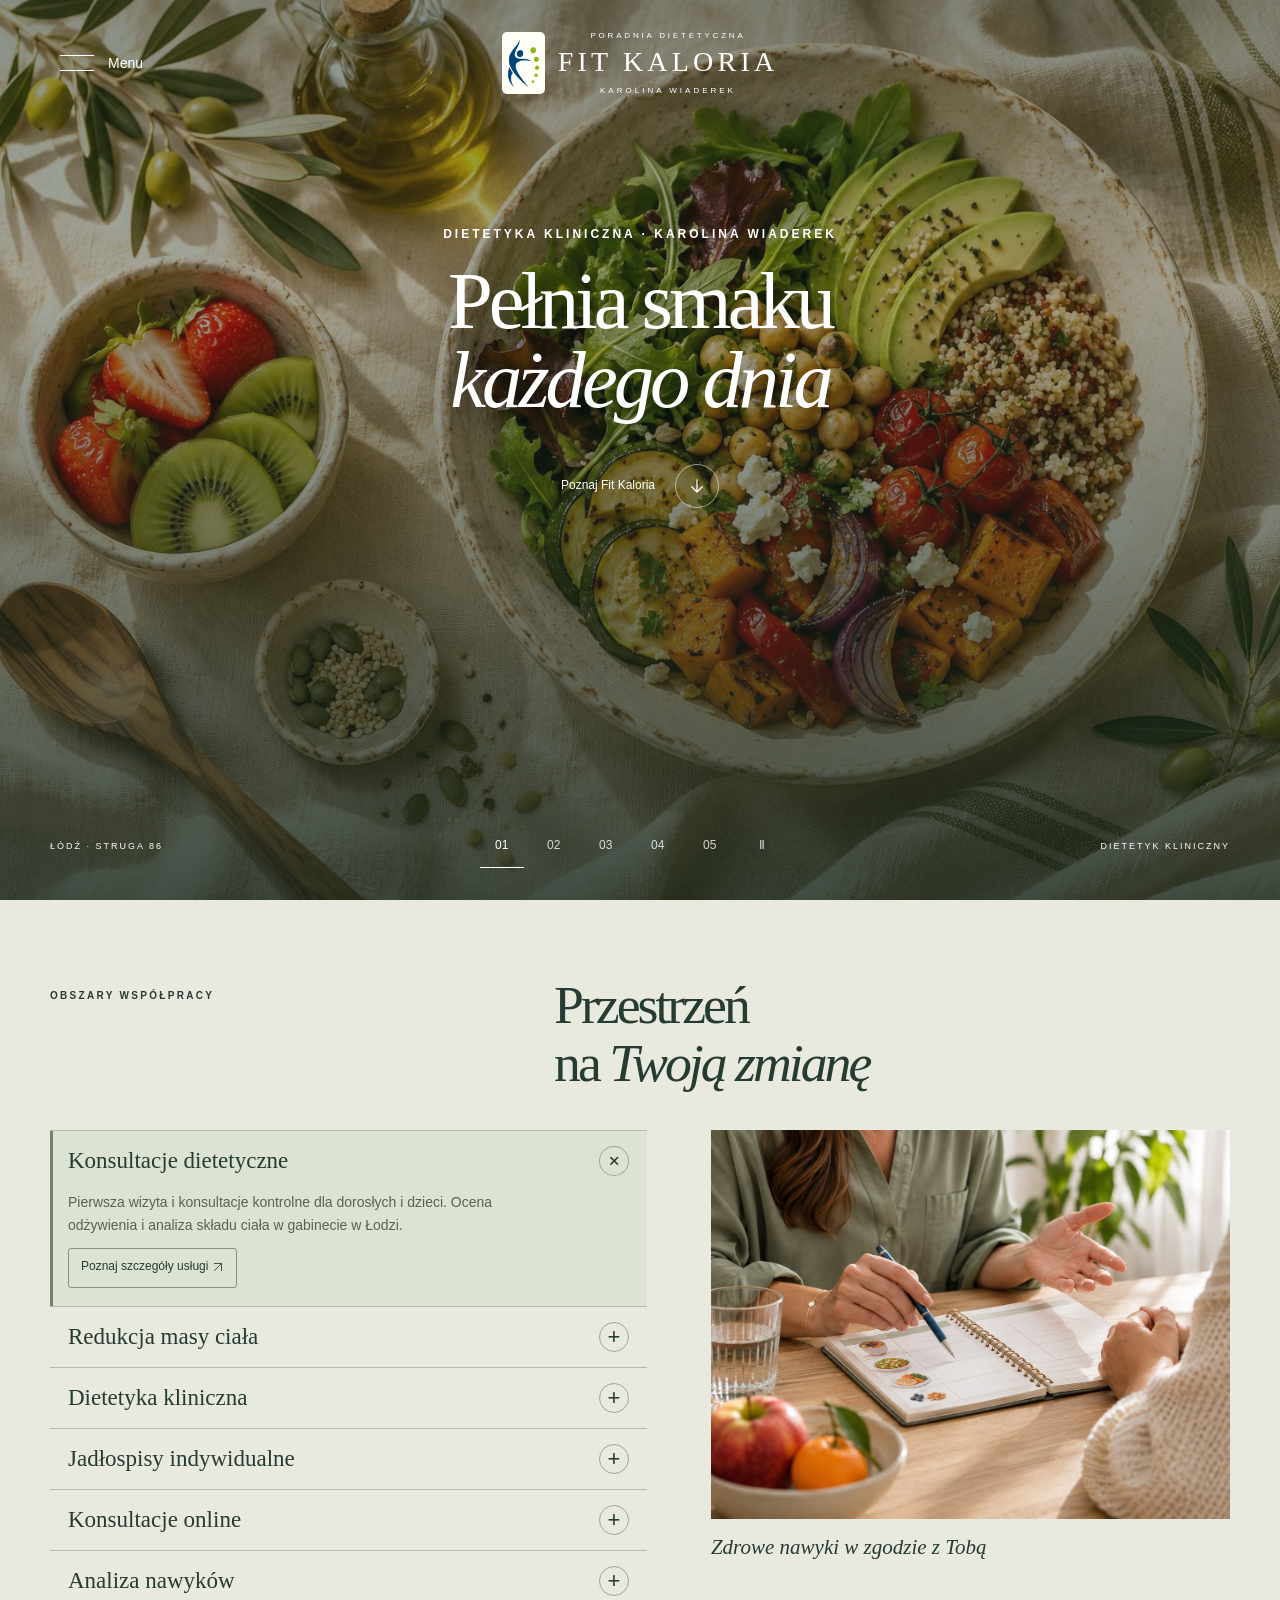
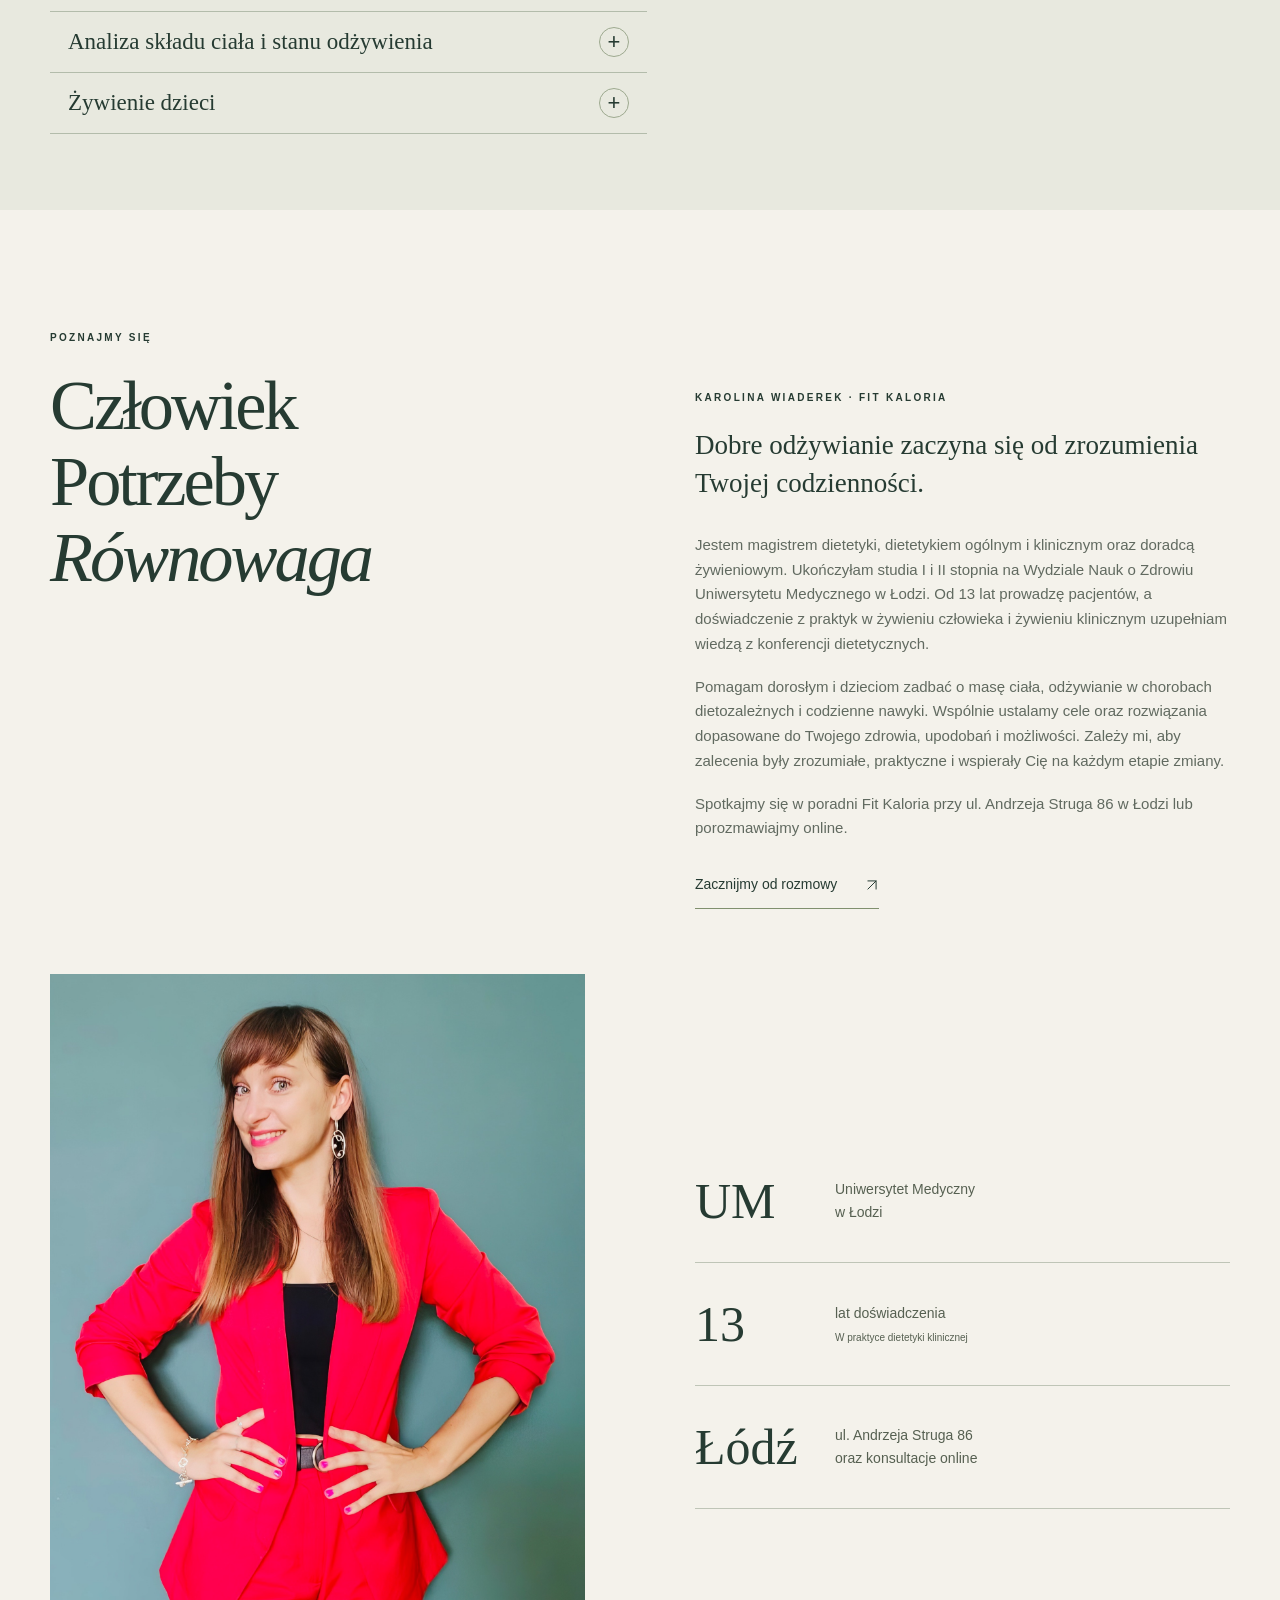
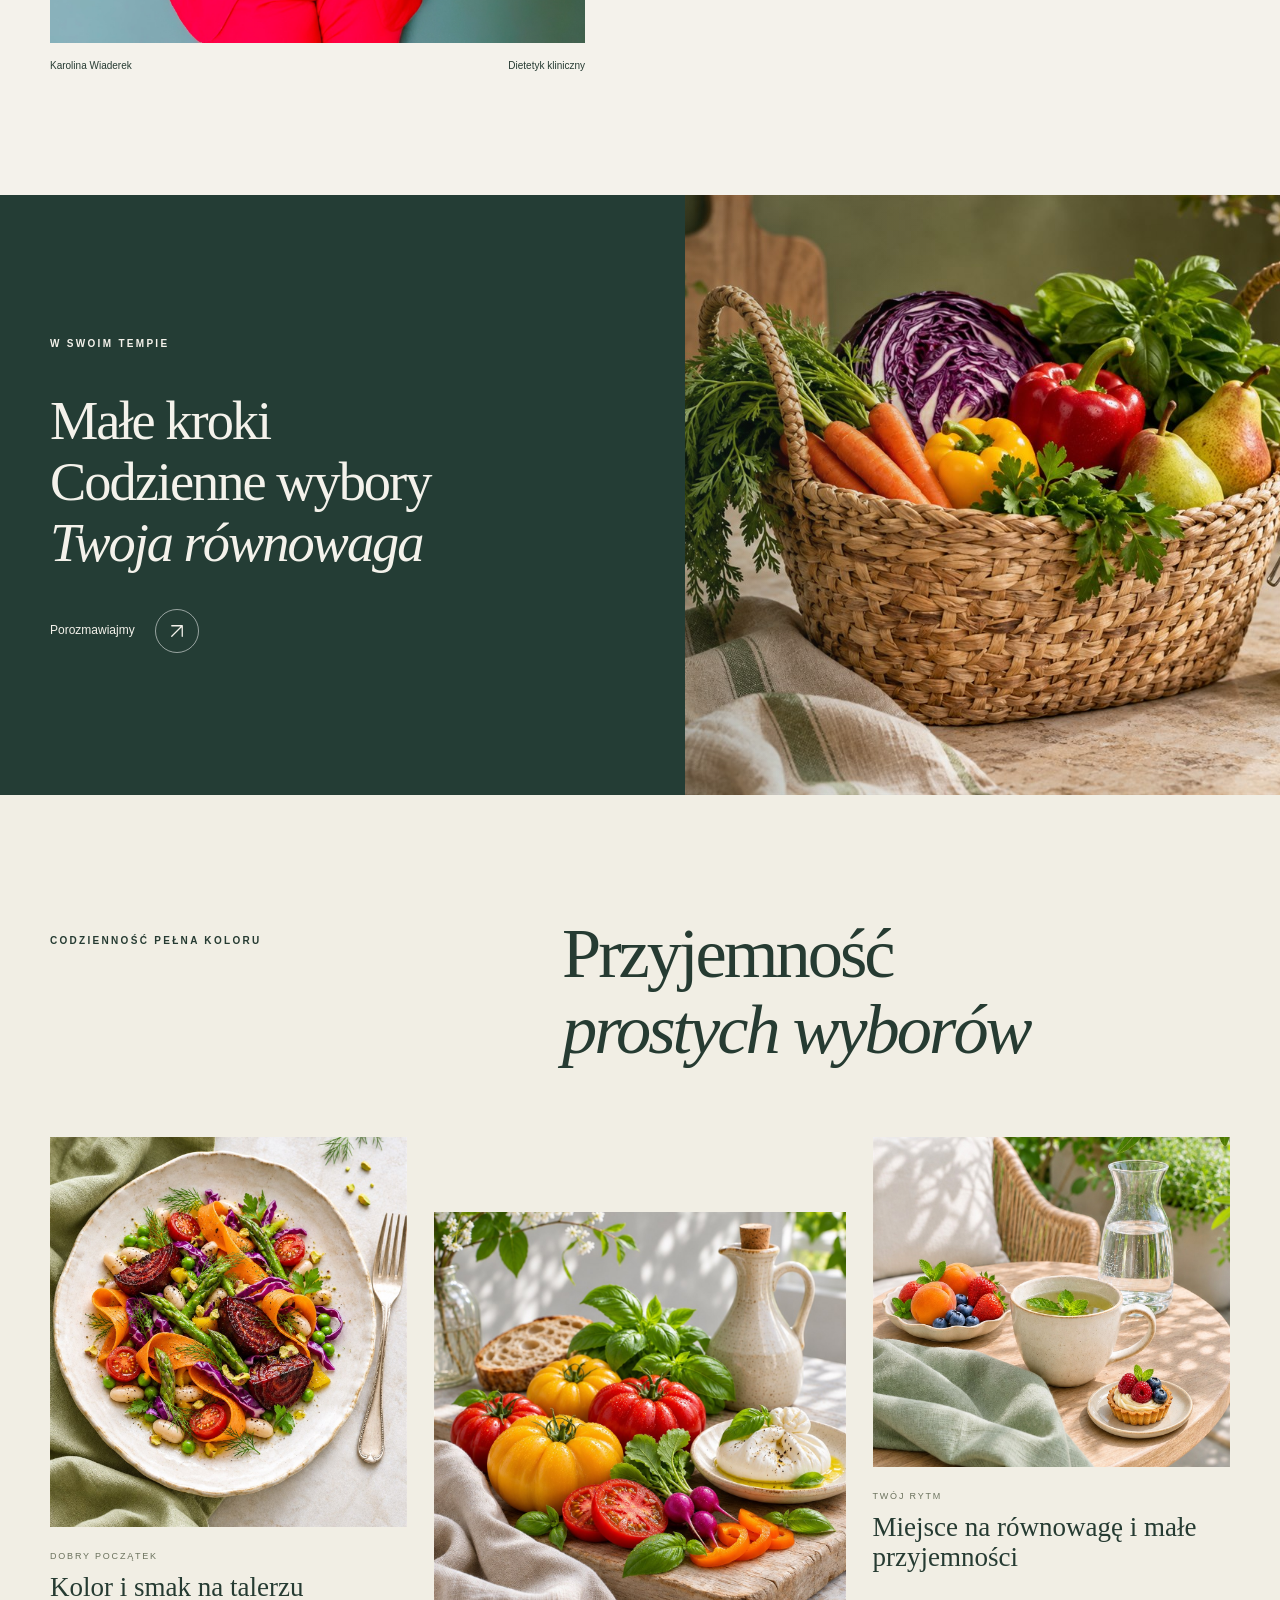
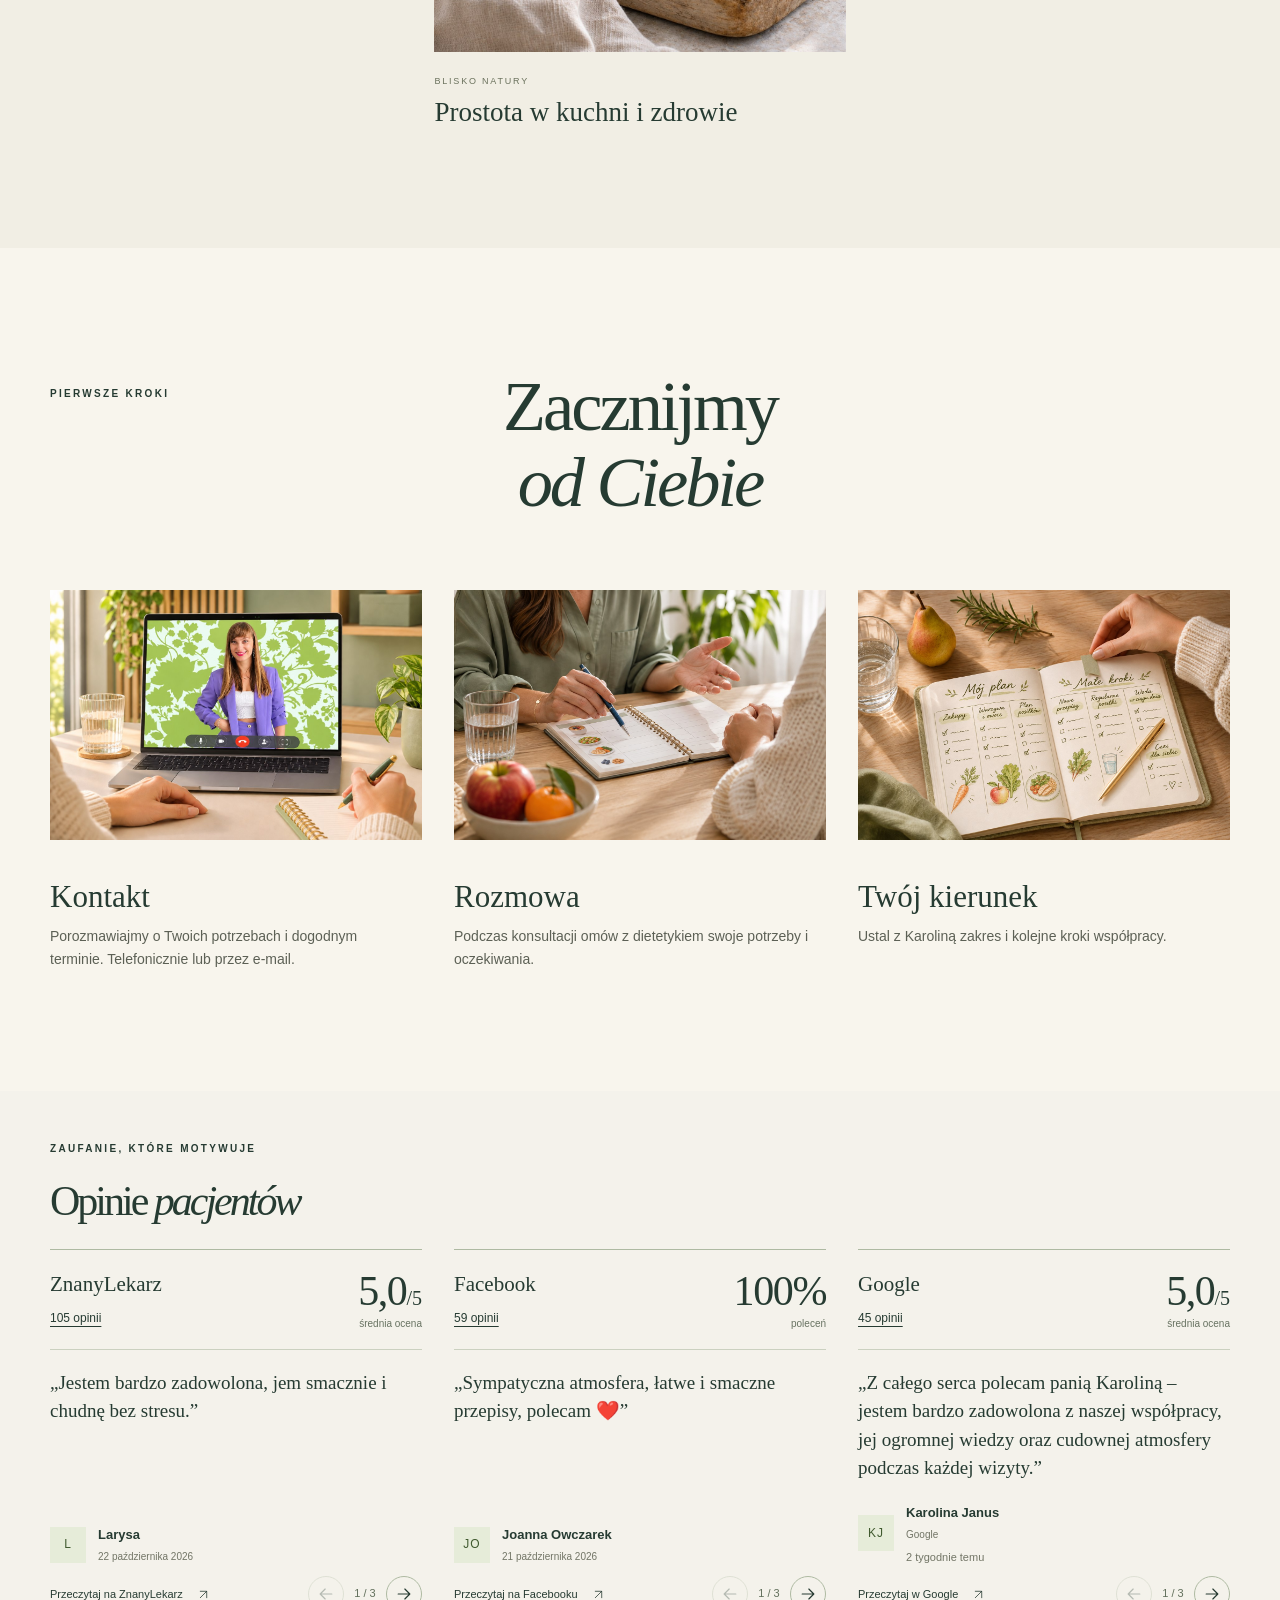
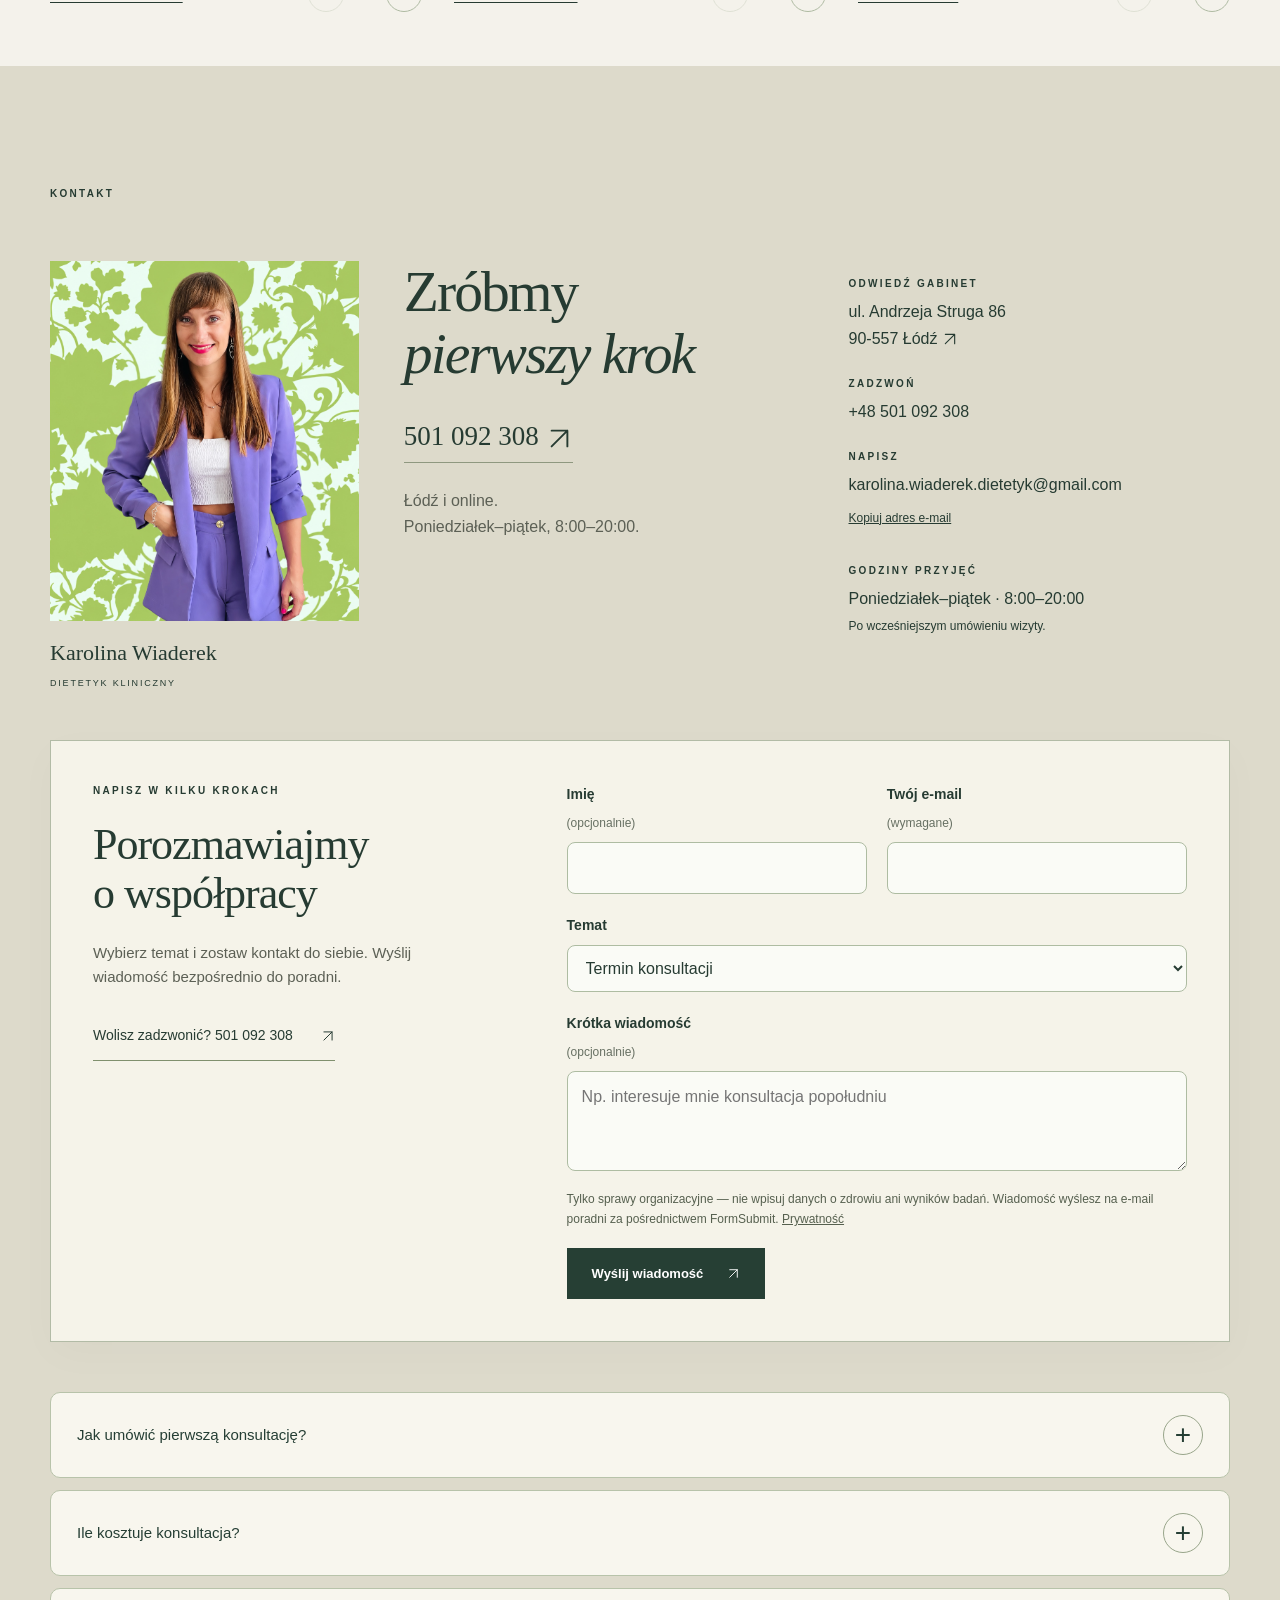
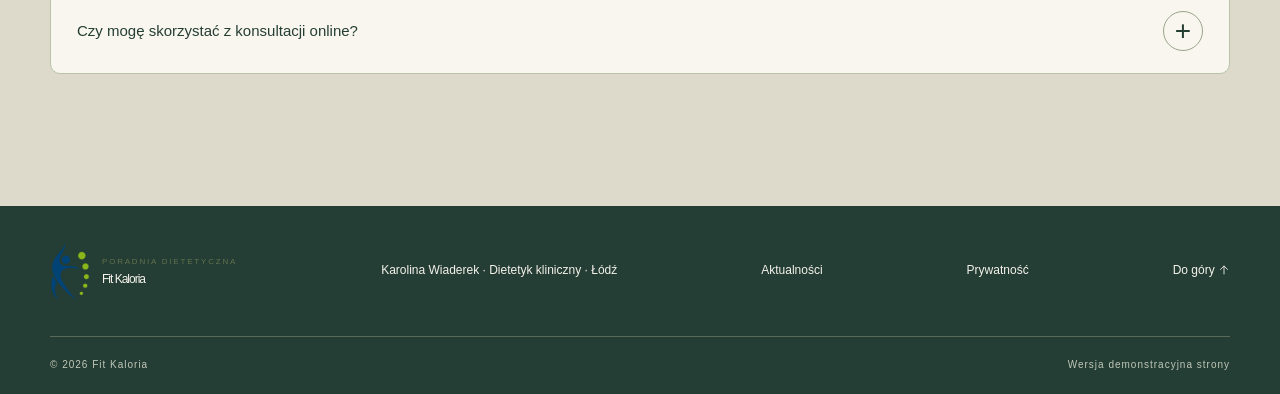
==== commit e2408b0b: "Refine compact service offer with new photography and workshop information" ====
--- a/index.html
+++ b/index.html
@@ -1 +1 @@
-<!doctype html><html lang="pl"><head><meta charset="utf-8"><meta name="viewport" content="width=device-width,initial-scale=1"><meta name="theme-color" content="#243d35"><title>Fit Kaloria — Karolina Wiaderek | Dietetyk kliniczny Łódź</title><meta name="description" content="Dietetyk kliniczny w Łodzi — Karolina Wiaderek, 13 lat doświadczenia. Konsultacje dla dorosłych i dzieci, jadłospisy i opieka online. Poznaj Fit Kaloria."><link rel="canonical" href="https://gipsdrill.github.io/fit-kaloria-editorial-premium/"><link rel="icon" href="favicon.ico?v=20" sizes="any"><link rel="icon" type="image/png" sizes="32x32" href="favicon-32.png?v=20"><link rel="icon" type="image/svg+xml" href="favicon.svg?v=20"><link rel="apple-touch-icon" sizes="180x180" href="apple-touch-icon.png?v=20"><link rel="stylesheet" href="style.css?v=50"><script src="app.js?v=25" defer></script><script type="application/ld+json">{"@context":"https://schema.org","@type":"LocalBusiness","name":"Fit Kaloria — Karolina Wiaderek","description":"Poradnia dietetyczna w Łodzi. Karolina Wiaderek, magister dietetyki, dietetyk ogólny i kliniczny. Konsultacje dla dorosłych i dzieci, jadłospisy i edukacja żywieniowa.","url":"https://gipsdrill.github.io/fit-kaloria-editorial-premium/","telephone":"+48 501 092 308","email":"karolina.wiaderek.dietetyk@gmail.com","address":{"@type":"PostalAddress","streetAddress":"ul. Andrzeja Struga 86","postalCode":"90-557","addressLocality":"Łódź","addressCountry":"PL"},"openingHours":["Mo-Fr 08:00-20:00"],"image":"https://gipsdrill.github.io/fit-kaloria-editorial-premium/karolina-purple.jpg","@id":"https://gipsdrill.github.io/fit-kaloria-editorial-premium/#poradnia","hasMap":"https://www.google.com/maps/place/Mgr+dietetyk+Karolina+Wiaderek+Poradnia+%22Fit+Kaloria%22/@51.7617247,19.4341873,17z/data=!3m1!4b1!4m5!3m4!1s0x471a35250b10f0a1:0xd8a62a814ab3b971!8m2!3d51.7617247!4d19.4341873","sameAs":["https://www.google.com/maps/place/Mgr+dietetyk+Karolina+Wiaderek+Poradnia+%22Fit+Kaloria%22/@51.7617247,19.4341873,17z/data=!3m1!4b1!4m5!3m4!1s0x471a35250b10f0a1:0xd8a62a814ab3b971!8m2!3d51.7617247!4d19.4341873","https://www.facebook.com/profile.php?id=100089357919979"],"geo":{"@type":"GeoCoordinates","latitude":51.7617247,"longitude":19.4341873},"areaServed":{"@type":"City","name":"Łódź"},"hasOfferCatalog":{"@type":"OfferCatalog","name":"Oferta Fit Kaloria","itemListElement":[{"@type":"Offer","itemOffered":{"@type":"Service","name":"Konsultacje dietetyczne","url":"https://gipsdrill.github.io/fit-kaloria-editorial-premium/konsultacje-dietetyczne.html"}},{"@type":"Offer","itemOffered":{"@type":"Service","name":"Redukcja masy ciała","url":"https://gipsdrill.github.io/fit-kaloria-editorial-premium/redukcja-masy-ciala.html"}},{"@type":"Offer","itemOffered":{"@type":"Service","name":"Dietetyka kliniczna","url":"https://gipsdrill.github.io/fit-kaloria-editorial-premium/dietetyka-kliniczna.html"}},{"@type":"Offer","itemOffered":{"@type":"Service","name":"Jadłospisy indywidualne","url":"https://gipsdrill.github.io/fit-kaloria-editorial-premium/jadlospisy-indywidualne.html"}},{"@type":"Offer","itemOffered":{"@type":"Service","name":"Konsultacje online","url":"https://gipsdrill.github.io/fit-kaloria-editorial-premium/konsultacje-online.html"}},{"@type":"Offer","itemOffered":{"@type":"Service","name":"Analiza nawyków","url":"https://gipsdrill.github.io/fit-kaloria-editorial-premium/analiza-nawykow.html"}},{"@type":"Offer","itemOffered":{"@type":"Service","name":"Analiza składu ciała","url":"https://gipsdrill.github.io/fit-kaloria-editorial-premium/konsultacje-dietetyczne.html#zakres-wsparcia"}},{"@type":"Offer","itemOffered":{"@type":"Service","name":"Analiza stanu odżywienia","url":"https://gipsdrill.github.io/fit-kaloria-editorial-premium/konsultacje-dietetyczne.html#zakres-wsparcia"}},{"@type":"Offer","itemOffered":{"@type":"Service","name":"Żywienie dzieci","url":"https://gipsdrill.github.io/fit-kaloria-editorial-premium/konsultacje-dietetyczne.html#zakres-wsparcia"}},{"@type":"Offer","itemOffered":{"@type":"Service","name":"Warsztaty dietetyczne","url":"https://gipsdrill.github.io/fit-kaloria-editorial-premium/konsultacje-dietetyczne.html#zakres-wsparcia"}}]}}</script><meta property="og:type" content="website"><meta property="og:locale" content="pl_PL"><meta property="og:site_name" content="Fit Kaloria — Poradnia Dietetyczna"><meta property="og:title" content="Fit Kaloria — Karolina Wiaderek | Dietetyk Łódź"><meta property="og:description" content="Dietetyk kliniczny w Łodzi — Karolina Wiaderek, 13 lat doświadczenia. Konsultacje dla dorosłych i dzieci, jadłospisy i opieka online. Poznaj Fit Kaloria."><meta property="og:url" content="https://gipsdrill.github.io/fit-kaloria-editorial-premium/"><meta property="og:image" content="https://gipsdrill.github.io/fit-kaloria-editorial-premium/fit-kaloria-social-v21.jpg"><meta property="og:image:secure_url" content="https://gipsdrill.github.io/fit-kaloria-editorial-premium/fit-kaloria-social-v21.jpg"><meta property="og:image:type" content="image/jpeg"><meta property="og:image:width" content="1200"><meta property="og:image:height" content="630"><meta property="og:image:alt" content="Fit Kaloria — odżywianie w Twoim rytmie. Kolorowe warzywa przygotowywane w kuchni."><meta name="twitter:card" content="summary_large_image"><meta name="twitter:title" content="Fit Kaloria — Karolina Wiaderek | Dietetyk Łódź"><meta name="twitter:description" content="Odżywianie dopasowane do Ciebie. Konsultacje dietetyczne, indywidualne jadłospisy i wsparcie w zmianie nawyków. Łódź, ul. Struga 86."><meta name="twitter:image" content="https://gipsdrill.github.io/fit-kaloria-editorial-premium/fit-kaloria-social-v21.jpg"><meta name="twitter:image:alt" content="Fit Kaloria — odżywianie w Twoim rytmie. Kolorowe warzywa przygotowywane w kuchni."></head><body class="editorial" id="top"><a href="#main" class="skip-link">Przejdź do treści</a><header class="editorial-header" id="start"><button class="menu-toggle" aria-expanded="false" aria-controls="editorial-menu"><span class="menu-lines" aria-hidden="true"></span><span class="menu-label">Menu</span></button><a class="editorial-logo" href="#top" aria-label="Fit Kaloria — początek strony"><img class="brand-mark" src="logo-fit-kaloria.png" alt="" aria-hidden="true" width="213" height="320"><div><small class="brand-descriptor">PORADNIA DIETETYCZNA</small>FIT KALORIA<span>KAROLINA WIADEREK</span></div></a></header><div class="menu-backdrop" hidden></div><nav id="editorial-menu" class="editorial-menu" aria-label="Nawigacja główna" hidden><img class="brand-mark" src="logo-fit-kaloria.png" alt="" aria-hidden="true" width="213" height="320"><span class="eyebrow">FIT KALORIA · ŁÓDŹ</span><a href="#oferta">Oferta</a><a href="#o-mnie">O mnie</a><a href="#proces">Współpraca</a><a href="#opinie">Opinie</a><a href="aktualnosci.html">Aktualności</a><a href="#kontakt">Kontakt</a><div class="menu-contact"><a href="tel:+48501092308">+48 501 092 308</a><a href="mailto:karolina.wiaderek.dietetyk@gmail.com">karolina.wiaderek.dietetyk@gmail.com</a></div></nav><main id="main"><section class="editorial-hero"><div class="hero-slides"><div class="hero-slide active" data-title="Pełnia smaku" data-accent="każdego dnia" style="--slide-background:url('food.jpg')" aria-hidden="false"><div class="hero-photo-window"><img src="food.jpg" width="1536" height="1024" alt="Kolorowy posiłek ze świeżych produktów" fetchpriority="high"></div></div><div class="hero-slide" data-title="Proste składniki" data-accent="dobre nawyki" style="--slide-background:url('preparation-young.jpg')" aria-hidden="true"><div class="hero-photo-window"><img src="preparation-young.jpg" width="1536" height="1024" alt="Przygotowywanie warzyw w kuchni" decoding="async" fetchpriority="low"></div></div><div class="hero-slide portrait-slide" data-title="Twoje potrzeby" data-accent="w centrum uwagi" style="--slide-background:url('karolina-purple.jpg')" aria-hidden="true"><div class="hero-photo-window"><img src="karolina-purple.jpg" width="2048" height="2048" alt="Karolina Wiaderek w fioletowym garniturze" decoding="async" fetchpriority="low"></div></div><div class="hero-slide" data-title="Dobry plan" data-accent="w Twoim rytmie" style="--slide-background:url('desk.jpg')" aria-hidden="true"><div class="hero-photo-window"><img src="desk.jpg" width="1536" height="1024" alt="Notatnik i posiłek na jasnym stole" decoding="async" fetchpriority="low"></div></div><div class="hero-slide portrait-slide" data-title="Zacznijmy" data-accent="od rozmowy" style="--slide-background:url('karolina-red.jpg')" aria-hidden="true"><div class="hero-photo-window"><img src="karolina-red.jpg" width="2048" height="2048" alt="Karolina Wiaderek w czerwonej marynarce" decoding="async" fetchpriority="low"></div></div></div><div class="editorial-hero-content"><span class="eyebrow">DIETETYKA KLINICZNA · KAROLINA WIADEREK</span><h1 class="slide-heading"><span data-slide-title>Pełnia smaku</span><em data-slide-accent>każdego dnia</em></h1><a class="round-link" href="#oferta">Poznaj Fit Kaloria <span class="link-arrow"><svg class="ui-arrow" viewBox="0 0 24 24" width="24" height="24" aria-hidden="true" focusable="false"><path d="M12 4v16m-7-7 7 7 7-7"/></svg></span></a></div><div class="hero-bottom"><span>ŁÓDŹ · STRUGA 86</span><div class="slide-controls" role="group" aria-label="Wybierz zdjęcie w pokazie"><button data-slide="0" aria-label="Pokaż zdjęcie żywności" aria-pressed="true">01</button><button data-slide="1" aria-label="Pokaż zdjęcie przygotowywania posiłku" aria-pressed="false">02</button><button data-slide="2" aria-label="Pokaż zdjęcie Karoliny w fioletowym garniturze" aria-pressed="false">03</button><button data-slide="3" aria-label="Pokaż zdjęcie stołu z sałatką i notesem" aria-pressed="false">04</button><button data-slide="4" aria-label="Pokaż zdjęcie Karoliny w czerwonej marynarce" aria-pressed="false">05</button><button class="pause-slides" aria-label="Zatrzymaj pokaz zdjęć">Ⅱ</button></div><span>DIETETYK KLINICZNY</span></div></section><section id="oferta" class="editorial-offer section"><div class="container"><div class="section-heading reveal"><span class="eyebrow">OBSZARY WSPÓŁPRACY</span><h2>Przestrzeń<br>na <em>Twoją zmianę</em></h2></div><div class="offer-layout"><div class="service-list"><details name="fit-kaloria-services" class="service-row reveal" data-service="0" open><summary><h3>Konsultacje dietetyczne</h3><span class="row-plus" aria-hidden="true">+</span></summary><div class="row-body"><p>Pierwsza wizyta i konsultacje kontrolne dla dorosłych i dzieci. Ocena odżywienia i analiza składu ciała w gabinecie w Łodzi.</p><a href="konsultacje-dietetyczne.html">Poznaj szczegóły usługi <span class="link-arrow" aria-hidden="true"><svg class="ui-arrow" viewBox="0 0 24 24" width="24" height="24" aria-hidden="true" focusable="false"><path d="M5 19 19 5M5 5h14v14"/></svg></span></a><img class="service-mobile-photo" src="consultation-premium.jpg" alt="Ilustracja konsultacji dietetycznej i wspólnego omawiania nawyków" width="1400" height="933" loading="lazy" data-portrait="false"></div></details><details name="fit-kaloria-services" class="service-row reveal" data-service="1" ><summary><h3>Redukcja masy ciała</h3><span class="row-plus" aria-hidden="true">+</span></summary><div class="row-body"><p>Wsparcie przy nadwadze i otyłości. Indywidualny plan, praca nad nawykami i utrzymaniem efektów.</p><a href="redukcja-masy-ciala.html">Poznaj szczegóły usługi <span class="link-arrow" aria-hidden="true"><svg class="ui-arrow" viewBox="0 0 24 24" width="24" height="24" aria-hidden="true" focusable="false"><path d="M5 19 19 5M5 5h14v14"/></svg></span></a><img class="service-mobile-photo" src="weight.jpg" alt="Jabłko, miarka i waga — ilustracja redukcji masy ciała" width="1200" height="800" loading="lazy" data-portrait="false"></div></details><details name="fit-kaloria-services" class="service-row reveal" data-service="2" ><summary><h3>Dietetyka kliniczna</h3><span class="row-plus" aria-hidden="true">+</span></summary><div class="row-body"><p>Żywienie w chorobach dietozależnych — m.in. cukrzycy, insulinooporności i chorobach tarczycy.</p><a href="dietetyka-kliniczna.html">Poznaj szczegóły usługi <span class="link-arrow" aria-hidden="true"><svg class="ui-arrow" viewBox="0 0 24 24" width="24" height="24" aria-hidden="true" focusable="false"><path d="M5 19 19 5M5 5h14v14"/></svg></span></a><img class="service-mobile-photo" src="clinical-premium.jpg" alt="Ilustracja analizy żywieniowej z wykresami i świeżymi produktami" width="1400" height="933" loading="lazy" data-portrait="false"></div></details><details name="fit-kaloria-services" class="service-row reveal" data-service="3" ><summary><h3>Jadłospisy indywidualne</h3><span class="row-plus" aria-hidden="true">+</span></summary><div class="row-body"><p>Jadłospisy dla dorosłych i dzieci, dopasowane do zdrowia, ulubionych smaków i celu współpracy.</p><a href="jadlospisy-indywidualne.html">Poznaj szczegóły usługi <span class="link-arrow" aria-hidden="true"><svg class="ui-arrow" viewBox="0 0 24 24" width="24" height="24" aria-hidden="true" focusable="false"><path d="M5 19 19 5M5 5h14v14"/></svg></span></a><img class="service-mobile-photo" src="mealplan.jpg" alt="Przykładowe kompozycje posiłków w szklanych pojemnikach" width="1200" height="800" loading="lazy" data-portrait="false"></div></details><details name="fit-kaloria-services" class="service-row reveal" data-service="4" ><summary><h3>Konsultacje online</h3><span class="row-plus" aria-hidden="true">+</span></summary><div class="row-body"><p>Kontakt z dietetykiem także wtedy, gdy nie możesz odwiedzić gabinetu.</p><a href="konsultacje-online.html">Poznaj szczegóły usługi <span class="link-arrow" aria-hidden="true"><svg class="ui-arrow" viewBox="0 0 24 24" width="24" height="24" aria-hidden="true" focusable="false"><path d="M5 19 19 5M5 5h14v14"/></svg></span></a><img class="service-mobile-photo" src="online-purple.jpg" alt="Ilustracja konsultacji online z portretem Karoliny w fioletowym garniturze" width="1200" height="800" loading="lazy" data-portrait="false"></div></details><details name="fit-kaloria-services" class="service-row reveal" data-service="5" ><summary><h3>Analiza nawyków</h3><span class="row-plus" aria-hidden="true">+</span></summary><div class="row-body"><p>Praktyczna edukacja żywieniowa i stopniowa zmiana przyzwyczajeń. Wsparcie dla Ciebie i Twojej rodziny.</p><a href="analiza-nawykow.html">Poznaj szczegóły usługi <span class="link-arrow" aria-hidden="true"><svg class="ui-arrow" viewBox="0 0 24 24" width="24" height="24" aria-hidden="true" focusable="false"><path d="M5 19 19 5M5 5h14v14"/></svg></span></a><img class="service-mobile-photo" src="habits-tracker.jpg" alt="Dzienniczek obserwacji nawyków: woda, posiłki i warzywa" width="1200" height="800" loading="lazy" data-portrait="false"></div></details></div><div class="offer-image reveal"><img id="service-preview" src="consultation-premium.jpg" width="1400" height="933" loading="lazy" alt="Ilustracja konsultacji dietetycznej i wspólnego omawiania nawyków" data-portrait="false"><span>Zdrowe nawyki w zgodzie z Tobą</span></div></div><p class="offer-additional">W poradni także: <a href="konsultacje-dietetyczne.html#zakres-wsparcia">analiza składu ciała i stanu odżywienia</a>, <a href="konsultacje-dietetyczne.html#zakres-wsparcia">żywienie dzieci</a> oraz <a href="konsultacje-dietetyczne.html#zakres-wsparcia">warsztaty dietetyczne</a>.</p></div></section><section id="o-mnie" class="editorial-intro section"><div class="container"><div class="editorial-title reveal"><span class="eyebrow">POZNAJMY SIĘ</span><h2>Człowiek<br>Potrzeby<br><em>Równowaga</em></h2></div><div class="intro-copy reveal"><span class="eyebrow">KAROLINA WIADEREK · FIT KALORIA</span><p class="lead">Dobre odżywianie zaczyna się od zrozumienia Twojej codzienności.</p><p>Jestem magistrem dietetyki, dietetykiem ogólnym i klinicznym oraz doradcą żywieniowym. Ukończyłam studia I i II stopnia na Wydziale Nauk o Zdrowiu Uniwersytetu Medycznego w Łodzi. Od 13 lat prowadzę pacjentów, a doświadczenie z praktyk w żywieniu człowieka i żywieniu klinicznym uzupełniam wiedzą z konferencji dietetycznych.</p><p>Pomagam dorosłym i dzieciom zadbać o masę ciała, odżywianie w chorobach dietozależnych i codzienne nawyki. Wspólnie ustalamy cele oraz rozwiązania dopasowane do Twojego zdrowia, upodobań i możliwości. Zależy mi, aby zalecenia były zrozumiałe, praktyczne i wspierały Cię na każdym etapie zmiany.</p><p>Spotkajmy się w poradni Fit Kaloria przy ul. Andrzeja Struga 86 w Łodzi lub porozmawiajmy online.</p><a class="text-link" href="#kontakt">Zacznijmy od rozmowy <span class="link-arrow"><svg class="ui-arrow" viewBox="0 0 24 24" width="24" height="24" aria-hidden="true" focusable="false"><path d="M5 19 19 5M5 5h14v14"/></svg></span></a></div><div class="editorial-portrait reveal"><img src="karolina-red.jpg" width="2048" height="2048" loading="lazy" alt="Portret Karoliny Wiaderek w czerwonej marynarce"><div class="portrait-caption"><span>Karolina Wiaderek</span><span>Dietetyk kliniczny</span></div></div><div class="credentials reveal"><div><strong>UM</strong><p>Uniwersytet Medyczny<br>w Łodzi</p></div><div><strong>13</strong><p>lat doświadczenia<small>W praktyce dietetyki klinicznej</small></p></div><div><strong>Łódź</strong><p>ul. Andrzeja Struga 86<br>oraz konsultacje online</p></div></div></div></section><section class="statement section"><div class="container reveal"><span class="eyebrow">W SWOIM TEMPIE</span><p>Małe kroki<br>Codzienne wybory<br><em>Twoja równowaga</em></p><a class="round-link" href="#kontakt">Porozmawiajmy <span class="link-arrow"><svg class="ui-arrow" viewBox="0 0 24 24" width="24" height="24" aria-hidden="true" focusable="false"><path d="M5 19 19 5M5 5h14v14"/></svg></span></a></div><figure class="statement-photo"><img src="market.jpg" width="1200" height="800" loading="lazy" alt="Koszyk świeżych warzyw, gruszek i ziół"></figure></section><section class="visual-journal section" aria-labelledby="daily-title"><div class="container"><div class="section-heading reveal"><span class="eyebrow">CODZIENNOŚĆ PEŁNA KOLORU</span><h2 id="daily-title">Przyjemność<br><em>prostych wyborów</em></h2></div><div class="journal-grid"><figure class="journal-card breakfast-card reveal"><div class="journal-photo"><img src="gallery-plate-color.jpg" width="1120" height="1400" loading="lazy" alt="Kolorowy talerz z burakiem, pomidorami, fioletową kapustą, marchewką i zielonym groszkiem"></div><figcaption><span>DOBRY POCZĄTEK</span><h3>Kolor i smak na talerzu</h3></figcaption></figure><figure class="journal-card preparation-card reveal"><div class="journal-photo"><img src="gallery-kitchen-color.jpg" width="1120" height="1400" loading="lazy" alt="Czerwone i żółte pomidory, fioletowe rzodkiewki, papryka, bazylia i burrata"></div><figcaption><span>BLISKO NATURY</span><h3>Prostota w kuchni i zdrowie</h3></figcaption></figure><figure class="journal-card desk-card reveal"><div class="journal-photo"><img src="gallery-balance-dessert-v1.jpg" width="1122" height="1402" loading="lazy" alt="Słoneczny taras z naparem miętowym, świeżymi owocami i tartaletką z kremem, malinami i borówkami"></div><figcaption><span>TWÓJ RYTM</span><h3>Miejsce na równowagę i małe przyjemności</h3></figcaption></figure></div></div></section><section id="proces" class="editorial-process section"><div class="container"><div class="section-heading reveal"><span class="eyebrow">PIERWSZE KROKI</span><h2>Zacznijmy<br><em>od Ciebie</em></h2></div><div class="process-grid"><article class="reveal"><div class="process-photo"><img src="online-purple.jpg" width="1200" height="800" loading="lazy" alt="Ilustracja kontaktu online z Karoliną Wiaderek"></div><h3>Kontakt</h3><p>Porozmawiajmy o Twoich potrzebach i dogodnym terminie. Telefonicznie lub przez e-mail.</p></article><article class="reveal"><div class="process-photo"><img src="consultation-premium.jpg" width="1200" height="800" loading="lazy" alt="Rozmowa o codziennym odżywianiu przy wspólnym stole — fotografia ilustracyjna"></div><h3>Rozmowa</h3><p>Podczas konsultacji omów z dietetykiem swoje potrzeby i oczekiwania.</p></article><article class="reveal"><div class="process-photo"><img src="process-direction-filled.jpg" width="1400" height="933" loading="lazy" alt="Planer z notatkami o posiłkach, zaznaczeniami i rysunkami produktów"></div><h3>Twój kierunek</h3><p>Ustal z Karoliną zakres i kolejne kroki współpracy.</p></article></div></div></section><section id="opinie" class="opinions section review-overview" aria-labelledby="opinions-title"><div class="container"><div class="review-overview-heading"><span class="eyebrow">ZAUFANIE, KTÓRE MOTYWUJE</span><h2 id="opinions-title">Opinie <em>pacjentów</em></h2></div><div class="review-sources"><article class="review-source-column" data-review-source="znanylekarz" aria-labelledby="source-znanylekarz"><header class="review-source-summary"><div><h3 id="source-znanylekarz">ZnanyLekarz</h3><a href="https://www.znanylekarz.pl/profil/karolina-wiaderek#profile-reviews" target="_blank" rel="noopener noreferrer" aria-label="105 opinii — zobacz wszystkie opinie: ZnanyLekarz">105 opinii</a></div><div class="review-source-score"><strong>5,0<span>/5</span></strong><small>średnia ocena</small></div></header><div class="review-source-slides" id="reviews-znanylekarz"><figure data-review-slide data-active="true" aria-hidden="false" class="review-card"><div class="doctor-review-label">OPINIA ZE ZNANYLEKARZ</div><blockquote cite="https://www.znanylekarz.pl/profil/karolina-wiaderek#o-6643007"><p>„Jestem bardzo zadowolona, jem smacznie i chudnę bez stresu.”</p></blockquote><figcaption><span class="review-initials tone-0" aria-hidden="true">L</span><div><span class="review-name">Larysa</span><time datetime="2026-10-22">22 października 2026</time></div></figcaption><a class="review-source" href="https://www.znanylekarz.pl/profil/karolina-wiaderek#o-6643007" target="_blank" rel="noopener noreferrer">Przeczytaj na ZnanyLekarz <span class="link-arrow" aria-hidden="true"><svg class="ui-arrow" viewBox="0 0 24 24" width="24" height="24" aria-hidden="true" focusable="false"><path d="M5 19 19 5M5 5h14v14"/></svg></span></a></figure><figure data-review-slide data-active="false" aria-hidden="true" inert class="review-card"><div class="doctor-review-label">OPINIA ZE ZNANYLEKARZ</div><blockquote cite="https://www.znanylekarz.pl/profil/karolina-wiaderek#o-6369287"><p>„Bardzo cenię sobie opiekę Pani Karoliny…”</p></blockquote><figcaption><span class="review-initials tone-1" aria-hidden="true">S</span><div><span class="review-name">Sylwia</span><time datetime="2026-06-23">23 czerwca 2026</time></div></figcaption><a class="review-source" href="https://www.znanylekarz.pl/profil/karolina-wiaderek#o-6369287" target="_blank" rel="noopener noreferrer">Przeczytaj na ZnanyLekarz <span class="link-arrow" aria-hidden="true"><svg class="ui-arrow" viewBox="0 0 24 24" width="24" height="24" aria-hidden="true" focusable="false"><path d="M5 19 19 5M5 5h14v14"/></svg></span></a></figure><figure data-review-slide data-active="false" aria-hidden="true" inert class="review-card"><div class="doctor-review-label">OPINIA ZE ZNANYLEKARZ</div><blockquote cite="https://www.znanylekarz.pl/profil/karolina-wiaderek#o-6257417"><p>„Jestem absolutnie zachwycony przyjazną, atmosferą, super podejściem, zaangażowaniem…”</p></blockquote><figcaption><span class="review-initials tone-2" aria-hidden="true">MZ</span><div><span class="review-name">MZ</span><time datetime="2026-04-23">23 kwietnia 2026</time></div></figcaption><a class="review-source" href="https://www.znanylekarz.pl/profil/karolina-wiaderek#o-6257417" target="_blank" rel="noopener noreferrer">Przeczytaj na ZnanyLekarz <span class="link-arrow" aria-hidden="true"><svg class="ui-arrow" viewBox="0 0 24 24" width="24" height="24" aria-hidden="true" focusable="false"><path d="M5 19 19 5M5 5h14v14"/></svg></span></a></figure></div><div class="review-controls" role="group" aria-label="Przeglądaj opinie: ZnanyLekarz"><button type="button" data-review-previous aria-label="Poprzednia opinia — ZnanyLekarz" aria-controls="reviews-znanylekarz" disabled><svg viewBox="0 0 24 24" width="20" height="20" aria-hidden="true" focusable="false"><path d="M19 12H5m6 6-6-6 6-6"/></svg></button><span data-review-position role="status" aria-live="polite" aria-atomic="true">1 / 3</span><button type="button" data-review-next aria-label="Następna opinia — ZnanyLekarz" aria-controls="reviews-znanylekarz"><svg viewBox="0 0 24 24" width="20" height="20" aria-hidden="true" focusable="false"><path d="M5 12h14m-6-6 6 6-6 6"/></svg></button></div></article><article class="review-source-column" data-review-source="facebook" aria-labelledby="source-facebook"><header class="review-source-summary"><div><h3 id="source-facebook">Facebook</h3><a href="https://www.facebook.com/profile.php?id=100089357919979&amp;sk=reviews" target="_blank" rel="noopener noreferrer" aria-label="59 opinii — zobacz wszystkie opinie: Facebook">59 opinii</a></div><div class="review-source-score"><strong>100%</strong><small>poleceń</small></div></header><div class="review-source-slides" id="reviews-facebook"><figure data-review-slide data-active="true" aria-hidden="false" class="review-card"><div class="review-recommends"><span aria-hidden="true">✓</span> Poleca Fit Kaloria</div><blockquote cite="https://www.facebook.com/joanna.owczarek.14/posts/pfbid02WuuSQ4c2e4C1T7g9t3X2cMjEcWPpSVGaVyHeqSx7U6V78qfizSyQPWGCchpttrAsl"><p>„Sympatyczna atmosfera, łatwe i smaczne przepisy, polecam ❤️”</p></blockquote><figcaption><span class="review-initials" aria-hidden="true">JO</span><div><span class="review-name">Joanna Owczarek</span><time datetime="2026-10-21">21 października 2026</time></div></figcaption><a class="review-source" href="https://www.facebook.com/joanna.owczarek.14/posts/pfbid02WuuSQ4c2e4C1T7g9t3X2cMjEcWPpSVGaVyHeqSx7U6V78qfizSyQPWGCchpttrAsl" target="_blank" rel="noopener noreferrer" aria-label="Przeczytaj pełną opinię Joanna Owczarek na Facebooku">Przeczytaj na Facebooku <span class="link-arrow" aria-hidden="true"><svg class="ui-arrow" viewBox="0 0 24 24" width="24" height="24" aria-hidden="true" focusable="false"><path d="M5 19 19 5M5 5h14v14"/></svg></span></a></figure><figure data-review-slide data-active="false" aria-hidden="true" inert class="review-card"><div class="review-recommends"><span aria-hidden="true">✓</span> Poleca Fit Kaloria</div><blockquote cite="https://www.facebook.com/ola.boruszewska.9/posts/pfbid02fcZiLbEadskgMvyeNUvij6CbBAMWwHtJXq2Giww8P4EMPZJq7A9AGcSLjbbgANdMl"><p>„Polecam z całego serca Panią Dietetyk. Profesjonalne podejście do pacjenta, pełen profesjonalizm i przede wszystkim troska 😍”</p></blockquote><figcaption><span class="review-initials" aria-hidden="true">OJ</span><div><span class="review-name">Ola Jabłońska</span><time datetime="2026-10-03">3 października 2026</time></div></figcaption><a class="review-source" href="https://www.facebook.com/ola.boruszewska.9/posts/pfbid02fcZiLbEadskgMvyeNUvij6CbBAMWwHtJXq2Giww8P4EMPZJq7A9AGcSLjbbgANdMl" target="_blank" rel="noopener noreferrer" aria-label="Przeczytaj pełną opinię Ola Jabłońska na Facebooku">Przeczytaj na Facebooku <span class="link-arrow" aria-hidden="true"><svg class="ui-arrow" viewBox="0 0 24 24" width="24" height="24" aria-hidden="true" focusable="false"><path d="M5 19 19 5M5 5h14v14"/></svg></span></a></figure><figure data-review-slide data-active="false" aria-hidden="true" inert class="review-card"><div class="review-recommends"><span aria-hidden="true">✓</span> Poleca Fit Kaloria</div><blockquote cite="https://www.facebook.com/permalink.php?story_fbid=pfbid027wYNBWqaXnH6uTH15udUowrWkuy9GqmeiU2VArmY7yCeMm7dGDjGRLqKdkiLvN6Pl&amp;id=100013738157498"><p>„Bardzo polecam Panią Karolinę. Posiłki są naprawdę smaczne, a Pani Karolina jest bardzo miłą i cierpliwą osobą. Jestem bardzo zadowolona ze współpracy.”</p></blockquote><figcaption><span class="review-initials" aria-hidden="true">MS</span><div><span class="review-name">Marta Stępień</span><time datetime="2026-08-09">9 sierpnia 2026</time></div></figcaption><a class="review-source" href="https://www.facebook.com/permalink.php?story_fbid=pfbid027wYNBWqaXnH6uTH15udUowrWkuy9GqmeiU2VArmY7yCeMm7dGDjGRLqKdkiLvN6Pl&amp;id=100013738157498" target="_blank" rel="noopener noreferrer" aria-label="Przeczytaj pełną opinię Marta Stępień na Facebooku">Przeczytaj na Facebooku <span class="link-arrow" aria-hidden="true"><svg class="ui-arrow" viewBox="0 0 24 24" width="24" height="24" aria-hidden="true" focusable="false"><path d="M5 19 19 5M5 5h14v14"/></svg></span></a></figure></div><div class="review-controls" role="group" aria-label="Przeglądaj opinie: Facebook"><button type="button" data-review-previous aria-label="Poprzednia opinia — Facebook" aria-controls="reviews-facebook" disabled><svg viewBox="0 0 24 24" width="20" height="20" aria-hidden="true" focusable="false"><path d="M19 12H5m6 6-6-6 6-6"/></svg></button><span data-review-position role="status" aria-live="polite" aria-atomic="true">1 / 3</span><button type="button" data-review-next aria-label="Następna opinia — Facebook" aria-controls="reviews-facebook"><svg viewBox="0 0 24 24" width="20" height="20" aria-hidden="true" focusable="false"><path d="M5 12h14m-6-6 6 6-6 6"/></svg></button></div></article><article class="review-source-column" data-review-source="google" aria-labelledby="source-google"><header class="review-source-summary"><div><h3 id="source-google">Google</h3><a href="https://www.google.com/maps/place/Mgr+dietetyk+Karolina+Wiaderek+Poradnia+%22Fit+Kaloria%22/@51.7617247,19.4341873,17z/data=!3m1!4b1!4m5!3m4!1s0x471a35250b10f0a1:0xd8a62a814ab3b971!8m2!3d51.7617247!4d19.4341873" target="_blank" rel="noopener noreferrer" aria-label="45 opinii — zobacz wszystkie opinie: Google">45 opinii</a></div><div class="review-source-score"><strong>5,0<span>/5</span></strong><small>średnia ocena</small></div></header><div class="review-source-slides" id="reviews-google"><figure data-review-slide data-active="true" aria-hidden="false" class="review-card google-review-card"><div class="review-recommends"><span class="google-stars" aria-label="Ocena 5 na 5">★★★★★</span><span class="google-label">Opinia w Google</span></div><blockquote cite="https://www.google.com/maps/contrib/102155759133729862089/reviews?hl=pl"><p>„Z całego serca polecam panią Karoliną – jestem bardzo zadowolona z naszej współpracy, jej ogromnej wiedzy oraz cudownej atmosfery podczas każdej wizyty.”</p></blockquote><figcaption><span class="review-initials" aria-hidden="true">KJ</span><div><span class="review-name">Karolina Janus</span><span class="google-source-label">Google</span><span class="google-review-date" title="Data wyświetlana przez Google 9 listopada 2026">2 tygodnie temu</span></div></figcaption><a class="review-source" href="https://www.google.com/maps/contrib/102155759133729862089/reviews?hl=pl" target="_blank" rel="noopener noreferrer" aria-label="Przeczytaj opinię Karolina Janus w Google">Przeczytaj w Google <span class="link-arrow" aria-hidden="true"><svg class="ui-arrow" viewBox="0 0 24 24" width="24" height="24" aria-hidden="true" focusable="false"><path d="M5 19 19 5M5 5h14v14"/></svg></span></a></figure><figure data-review-slide data-active="false" aria-hidden="true" inert class="review-card google-review-card"><div class="review-recommends"><span class="google-stars" aria-label="Ocena 5 na 5">★★★★★</span><span class="google-label">Opinia w Google</span></div><blockquote cite="https://www.google.com/maps/contrib/100512553528512157415/reviews?hl=pl"><p>„Podchodzi indywidualnie do pacjenta z dozą wyrozumiałości, ale i wymaga dyscypliny w procesie co bardzo motywuje do działania.”</p></blockquote><figcaption><span class="review-initials" aria-hidden="true">JK</span><div><span class="review-name">Julia Kaźmierczak</span><span class="google-source-label">Google</span><span class="google-review-date" title="Data wyświetlana przez Google 9 listopada 2026">3 miesiące temu</span></div></figcaption><a class="review-source" href="https://www.google.com/maps/contrib/100512553528512157415/reviews?hl=pl" target="_blank" rel="noopener noreferrer" aria-label="Przeczytaj opinię Julia Kaźmierczak w Google">Przeczytaj w Google <span class="link-arrow" aria-hidden="true"><svg class="ui-arrow" viewBox="0 0 24 24" width="24" height="24" aria-hidden="true" focusable="false"><path d="M5 19 19 5M5 5h14v14"/></svg></span></a></figure><figure data-review-slide data-active="false" aria-hidden="true" inert class="review-card google-review-card"><div class="review-recommends"><span class="google-stars" aria-label="Ocena 5 na 5">★★★★★</span><span class="google-label">Opinia w Google</span></div><blockquote cite="https://www.google.com/maps/contrib/114788322170059263112/reviews?hl=pl"><p>„Pani Karolina to bardzo sympatyczna osoba, z ogromną wiedzą, przekazująca ją w sposób zrozumiały i przystępny, aby wyniki całego procesu były trwałe.”</p></blockquote><figcaption><span class="review-initials" aria-hidden="true">M</span><div><span class="review-name">Magda</span><span class="google-source-label">Google</span><span class="google-review-date" title="Data wyświetlana przez Google 9 listopada 2026">5 miesięcy temu</span></div></figcaption><a class="review-source" href="https://www.google.com/maps/contrib/114788322170059263112/reviews?hl=pl" target="_blank" rel="noopener noreferrer" aria-label="Przeczytaj opinię Magda w Google">Przeczytaj w Google <span class="link-arrow" aria-hidden="true"><svg class="ui-arrow" viewBox="0 0 24 24" width="24" height="24" aria-hidden="true" focusable="false"><path d="M5 19 19 5M5 5h14v14"/></svg></span></a></figure></div><div class="review-controls" role="group" aria-label="Przeglądaj opinie: Google"><button type="button" data-review-previous aria-label="Poprzednia opinia — Google" aria-controls="reviews-google" disabled><svg viewBox="0 0 24 24" width="20" height="20" aria-hidden="true" focusable="false"><path d="M19 12H5m6 6-6-6 6-6"/></svg></button><span data-review-position role="status" aria-live="polite" aria-atomic="true">1 / 3</span><button type="button" data-review-next aria-label="Następna opinia — Google" aria-controls="reviews-google"><svg viewBox="0 0 24 24" width="20" height="20" aria-hidden="true" focusable="false"><path d="M5 12h14m-6-6 6 6-6 6"/></svg></button></div></article></div><p class="review-overview-note">Wybrane fragmenty publicznych opinii. Oceny, liczby i daty według serwisów źródłowych · stan na 9 listopada 2026.</p></div></section><section id="kontakt" class="editorial-contact section"><div class="container"><span class="eyebrow">KONTAKT</span><div class="contact-grid"><figure class="contact-portrait reveal"><img src="karolina-purple.jpg" width="2048" height="2048" loading="lazy" alt="Karolina Wiaderek — dietetyk kliniczny"><figcaption>Karolina Wiaderek<span>DIETETYK KLINICZNY</span></figcaption></figure><div class="reveal"><h2>Zróbmy<br><em>pierwszy krok</em></h2><a class="big-phone" href="tel:+48501092308">501 092 308 <span class="link-arrow" aria-hidden="true"><svg class="ui-arrow" viewBox="0 0 24 24" width="24" height="24" aria-hidden="true" focusable="false"><path d="M5 19 19 5M5 5h14v14"/></svg></span></a><p>Łódź i online.<br>Poniedziałek–piątek, 8:00–20:00.</p></div><div class="contact-details"><div><span class="eyebrow">ODWIEDŹ GABINET</span><a href="https://www.google.com/maps/place/Mgr+dietetyk+Karolina+Wiaderek+Poradnia+%22Fit+Kaloria%22/@51.7617247,19.4341873,17z/data=!3m1!4b1!4m5!3m4!1s0x471a35250b10f0a1:0xd8a62a814ab3b971!8m2!3d51.7617247!4d19.4341873" target="_blank" rel="noopener">ul. Andrzeja Struga 86<br>90-557 Łódź <span class="link-arrow" aria-hidden="true"><svg class="ui-arrow" viewBox="0 0 24 24" width="24" height="24" aria-hidden="true" focusable="false"><path d="M5 19 19 5M5 5h14v14"/></svg></span></a></div><div><span class="eyebrow">ZADZWOŃ</span><a href="tel:+48501092308">+48 501 092 308</a></div><div><span class="eyebrow">NAPISZ</span><a class="email" href="mailto:karolina.wiaderek.dietetyk@gmail.com">karolina.wiaderek.dietetyk@gmail.com</a><button class="copy-email" type="button">Kopiuj adres e-mail</button><span class="copy-status" role="status"></span></div><div><span class="eyebrow">GODZINY PRZYJĘĆ</span><p>Poniedziałek–piątek · 8:00–20:00<br><small>Po wcześniejszym umówieniu wizyty.</small></p></div></div></div><div class="quick-contact" id="formularz"><div class="quick-contact-intro"><span class="eyebrow">NAPISZ W KILKU KROKACH</span><h3>Porozmawiajmy<br>o współpracy</h3><p>Wybierz temat i zostaw kontakt do siebie. Wyślij wiadomość bezpośrednio do poradni.</p><a href="tel:+48501092308" class="text-link">Wolisz zadzwonić? 501 092 308 <span class="link-arrow" aria-hidden="true"><svg class="ui-arrow" viewBox="0 0 24 24" width="24" height="24" aria-hidden="true" focusable="false"><path d="M5 19 19 5M5 5h14v14"/></svg></span></a></div><form class="contact-form" action="https://formsubmit.co/karolina.wiaderek.dietetyk@gmail.com" method="POST" accept-charset="UTF-8" aria-label="Szybki kontakt" aria-describedby="form-note"><input type="hidden" name="_subject" value="Fit Kaloria — wiadomość z formularza kontaktowego"><input type="hidden" name="_template" value="table"><input type="hidden" name="_next" value="https://gipsdrill.github.io/fit-kaloria-editorial-premium/dziekujemy.html"><div class="contact-honeypot" aria-hidden="true"><label>Pozostaw to pole puste<input type="text" name="_honey" tabindex="-1" autocomplete="off"></label></div><fieldset class="form-fields"><legend class="visually-hidden">Dane kontaktowe i temat rozmowy</legend><label>Imię <span>(opcjonalnie)</span><input name="name" autocomplete="given-name" maxlength="60"></label><label>Twój e-mail <span>(wymagane)</span><input name="email" type="email" autocomplete="email" required maxlength="150"></label><label class="field-wide">Temat<select name="topic"><option selected>Termin konsultacji</option><option>Oferta i cennik</option><option>Konsultacje dietetyczne</option><option>Redukcja masy ciała</option><option>Dietetyka kliniczna</option><option>Jadłospisy indywidualne</option><option>Konsultacje online</option><option>Analiza nawyków</option></select></label><label class="field-wide">Krótka wiadomość <span>(opcjonalnie)</span><textarea name="message" rows="3" maxlength="600" placeholder="Np. interesuje mnie konsultacja popołudniu"></textarea></label></fieldset><p id="form-note" class="form-note">Tylko sprawy organizacyjne — nie wpisuj danych o zdrowiu ani wyników badań. Wiadomość wyślesz na e-mail poradni za pośrednictwem FormSubmit. <a href="prywatnosc.html">Prywatność</a></p><button class="button form-submit" type="submit">Wyślij wiadomość <span class="link-arrow" aria-hidden="true"><svg class="ui-arrow" viewBox="0 0 24 24" width="24" height="24" aria-hidden="true" focusable="false"><path d="M5 19 19 5M5 5h14v14"/></svg></span></button></form></div><div class="faq"><details name="fit-kaloria-faq"><summary>Jak umówić pierwszą konsultację?</summary><p>Zadzwoń pod numer <a href="tel:+48501092308">+48 501 092 308</a> lub napisz e-mail. Termin zostanie ustalony bezpośrednio z poradnią.</p></details><details name="fit-kaloria-faq"><summary>Ile kosztuje konsultacja?</summary><p>O aktualny cennik i zakres współpracy zapytaj <a href="mailto:karolina.wiaderek.dietetyk@gmail.com?subject=Pro%C5%9Bba%20o%20cennik">przez e-mail</a> lub telefonicznie.</p></details><details name="fit-kaloria-faq"><summary>Czy mogę skorzystać z konsultacji online?</summary><p>Tak. Skontaktuj się z poradnią, aby ustalić termin oraz sposób połączenia.</p></details></div></div></section></main><footer><div class="container footer-inner"><a class="brand" href="#top" aria-label="Fit Kaloria — początek strony"><img class="brand-mark" src="logo-fit-kaloria.png" alt="" aria-hidden="true" width="213" height="320"><span><small>PORADNIA DIETETYCZNA</small>Fit Kaloria</span></a><p>Karolina Wiaderek · Dietetyk kliniczny · Łódź</p><a href="aktualnosci.html">Aktualności</a><a href="prywatnosc.html">Prywatność</a><a href="#top">Do góry <svg class="ui-arrow" viewBox="0 0 24 24" width="24" height="24" aria-hidden="true" focusable="false"><path d="M12 20V4m-7 7 7-7 7 7"/></svg></a></div><div class="container footer-bottom"><span>© 2026 Fit Kaloria</span><span>Wersja demonstracyjna strony</span></div></footer><script src="review-overview.js?v=50" defer></script></body></html>+<!doctype html><html lang="pl"><head><meta charset="utf-8"><meta name="viewport" content="width=device-width,initial-scale=1"><meta name="theme-color" content="#243d35"><title>Fit Kaloria — Karolina Wiaderek | Dietetyk kliniczny Łódź</title><meta name="description" content="Dietetyk kliniczny w Łodzi — Karolina Wiaderek, 13 lat doświadczenia. Konsultacje dla dorosłych i dzieci, jadłospisy i opieka online. Poznaj Fit Kaloria."><link rel="canonical" href="https://gipsdrill.github.io/fit-kaloria-editorial-premium/"><link rel="icon" href="favicon.ico?v=20" sizes="any"><link rel="icon" type="image/png" sizes="32x32" href="favicon-32.png?v=20"><link rel="icon" type="image/svg+xml" href="favicon.svg?v=20"><link rel="apple-touch-icon" sizes="180x180" href="apple-touch-icon.png?v=20"><link rel="stylesheet" href="style.css?v=51"><script src="app.js?v=51" defer></script><script type="application/ld+json">{"@context":"https://schema.org","@type":"LocalBusiness","name":"Fit Kaloria — Karolina Wiaderek","description":"Poradnia dietetyczna w Łodzi. Karolina Wiaderek, magister dietetyki, dietetyk ogólny i kliniczny. Konsultacje dla dorosłych i dzieci, jadłospisy i edukacja żywieniowa.","url":"https://gipsdrill.github.io/fit-kaloria-editorial-premium/","telephone":"+48 501 092 308","email":"karolina.wiaderek.dietetyk@gmail.com","address":{"@type":"PostalAddress","streetAddress":"ul. Andrzeja Struga 86","postalCode":"90-557","addressLocality":"Łódź","addressCountry":"PL"},"openingHours":["Mo-Fr 08:00-20:00"],"image":"https://gipsdrill.github.io/fit-kaloria-editorial-premium/karolina-purple.jpg","@id":"https://gipsdrill.github.io/fit-kaloria-editorial-premium/#poradnia","hasMap":"https://www.google.com/maps/place/Mgr+dietetyk+Karolina+Wiaderek+Poradnia+%22Fit+Kaloria%22/@51.7617247,19.4341873,17z/data=!3m1!4b1!4m5!3m4!1s0x471a35250b10f0a1:0xd8a62a814ab3b971!8m2!3d51.7617247!4d19.4341873","sameAs":["https://www.google.com/maps/place/Mgr+dietetyk+Karolina+Wiaderek+Poradnia+%22Fit+Kaloria%22/@51.7617247,19.4341873,17z/data=!3m1!4b1!4m5!3m4!1s0x471a35250b10f0a1:0xd8a62a814ab3b971!8m2!3d51.7617247!4d19.4341873","https://www.facebook.com/profile.php?id=100089357919979"],"geo":{"@type":"GeoCoordinates","latitude":51.7617247,"longitude":19.4341873},"areaServed":{"@type":"City","name":"Łódź"},"hasOfferCatalog":{"@type":"OfferCatalog","name":"Oferta Fit Kaloria","itemListElement":[{"@type":"Offer","itemOffered":{"@type":"Service","name":"Konsultacje dietetyczne","url":"https://gipsdrill.github.io/fit-kaloria-editorial-premium/konsultacje-dietetyczne.html"}},{"@type":"Offer","itemOffered":{"@type":"Service","name":"Redukcja masy ciała","url":"https://gipsdrill.github.io/fit-kaloria-editorial-premium/redukcja-masy-ciala.html"}},{"@type":"Offer","itemOffered":{"@type":"Service","name":"Dietetyka kliniczna","url":"https://gipsdrill.github.io/fit-kaloria-editorial-premium/dietetyka-kliniczna.html"}},{"@type":"Offer","itemOffered":{"@type":"Service","name":"Jadłospisy indywidualne","url":"https://gipsdrill.github.io/fit-kaloria-editorial-premium/jadlospisy-indywidualne.html"}},{"@type":"Offer","itemOffered":{"@type":"Service","name":"Konsultacje online","url":"https://gipsdrill.github.io/fit-kaloria-editorial-premium/konsultacje-online.html"}},{"@type":"Offer","itemOffered":{"@type":"Service","name":"Analiza nawyków","url":"https://gipsdrill.github.io/fit-kaloria-editorial-premium/analiza-nawykow.html"}},{"@type":"Offer","itemOffered":{"@type":"Service","name":"Analiza składu ciała i stanu odżywienia","url":"https://gipsdrill.github.io/fit-kaloria-editorial-premium/analiza-skladu-ciala.html"}},{"@type":"Offer","itemOffered":{"@type":"Service","name":"Żywienie dzieci","url":"https://gipsdrill.github.io/fit-kaloria-editorial-premium/zywienie-dzieci.html"}}]}}</script><meta property="og:type" content="website"><meta property="og:locale" content="pl_PL"><meta property="og:site_name" content="Fit Kaloria — Poradnia Dietetyczna"><meta property="og:title" content="Fit Kaloria — Karolina Wiaderek | Dietetyk Łódź"><meta property="og:description" content="Dietetyk kliniczny w Łodzi — Karolina Wiaderek, 13 lat doświadczenia. Konsultacje dla dorosłych i dzieci, jadłospisy i opieka online. Poznaj Fit Kaloria."><meta property="og:url" content="https://gipsdrill.github.io/fit-kaloria-editorial-premium/"><meta property="og:image" content="https://gipsdrill.github.io/fit-kaloria-editorial-premium/fit-kaloria-social-v21.jpg"><meta property="og:image:secure_url" content="https://gipsdrill.github.io/fit-kaloria-editorial-premium/fit-kaloria-social-v21.jpg"><meta property="og:image:type" content="image/jpeg"><meta property="og:image:width" content="1200"><meta property="og:image:height" content="630"><meta property="og:image:alt" content="Fit Kaloria — odżywianie w Twoim rytmie. Kolorowe warzywa przygotowywane w kuchni."><meta name="twitter:card" content="summary_large_image"><meta name="twitter:title" content="Fit Kaloria — Karolina Wiaderek | Dietetyk Łódź"><meta name="twitter:description" content="Odżywianie dopasowane do Ciebie. Konsultacje dietetyczne, indywidualne jadłospisy i wsparcie w zmianie nawyków. Łódź, ul. Struga 86."><meta name="twitter:image" content="https://gipsdrill.github.io/fit-kaloria-editorial-premium/fit-kaloria-social-v21.jpg"><meta name="twitter:image:alt" content="Fit Kaloria — odżywianie w Twoim rytmie. Kolorowe warzywa przygotowywane w kuchni."></head><body class="editorial" id="top"><a href="#main" class="skip-link">Przejdź do treści</a><header class="editorial-header" id="start"><button class="menu-toggle" aria-expanded="false" aria-controls="editorial-menu"><span class="menu-lines" aria-hidden="true"></span><span class="menu-label">Menu</span></button><a class="editorial-logo" href="#top" aria-label="Fit Kaloria — początek strony"><img class="brand-mark" src="logo-fit-kaloria.png" alt="" aria-hidden="true" width="213" height="320"><div><small class="brand-descriptor">PORADNIA DIETETYCZNA</small>FIT KALORIA<span>KAROLINA WIADEREK</span></div></a></header><div class="menu-backdrop" hidden></div><nav id="editorial-menu" class="editorial-menu" aria-label="Nawigacja główna" hidden><img class="brand-mark" src="logo-fit-kaloria.png" alt="" aria-hidden="true" width="213" height="320"><span class="eyebrow">FIT KALORIA · ŁÓDŹ</span><a href="#oferta">Oferta</a><a href="#o-mnie">O mnie</a><a href="#proces">Współpraca</a><a href="#opinie">Opinie</a><a href="aktualnosci.html">Aktualności</a><a href="#kontakt">Kontakt</a><div class="menu-contact"><a href="tel:+48501092308">+48 501 092 308</a><a href="mailto:karolina.wiaderek.dietetyk@gmail.com">karolina.wiaderek.dietetyk@gmail.com</a></div></nav><main id="main"><section class="editorial-hero"><div class="hero-slides"><div class="hero-slide active" data-title="Pełnia smaku" data-accent="każdego dnia" style="--slide-background:url('food.jpg')" aria-hidden="false"><div class="hero-photo-window"><img src="food.jpg" width="1536" height="1024" alt="Kolorowy posiłek ze świeżych produktów" fetchpriority="high"></div></div><div class="hero-slide" data-title="Proste składniki" data-accent="dobre nawyki" style="--slide-background:url('preparation-young.jpg')" aria-hidden="true"><div class="hero-photo-window"><img src="preparation-young.jpg" width="1536" height="1024" alt="Przygotowywanie warzyw w kuchni" decoding="async" fetchpriority="low"></div></div><div class="hero-slide portrait-slide" data-title="Twoje potrzeby" data-accent="w centrum uwagi" style="--slide-background:url('karolina-purple.jpg')" aria-hidden="true"><div class="hero-photo-window"><img src="karolina-purple.jpg" width="2048" height="2048" alt="Karolina Wiaderek w fioletowym garniturze" decoding="async" fetchpriority="low"></div></div><div class="hero-slide" data-title="Dobry plan" data-accent="w Twoim rytmie" style="--slide-background:url('desk.jpg')" aria-hidden="true"><div class="hero-photo-window"><img src="desk.jpg" width="1536" height="1024" alt="Notatnik i posiłek na jasnym stole" decoding="async" fetchpriority="low"></div></div><div class="hero-slide portrait-slide" data-title="Zacznijmy" data-accent="od rozmowy" style="--slide-background:url('karolina-red.jpg')" aria-hidden="true"><div class="hero-photo-window"><img src="karolina-red.jpg" width="2048" height="2048" alt="Karolina Wiaderek w czerwonej marynarce" decoding="async" fetchpriority="low"></div></div></div><div class="editorial-hero-content"><span class="eyebrow">DIETETYKA KLINICZNA · KAROLINA WIADEREK</span><h1 class="slide-heading"><span data-slide-title>Pełnia smaku</span><em data-slide-accent>każdego dnia</em></h1><a class="round-link" href="#oferta">Poznaj Fit Kaloria <span class="link-arrow"><svg class="ui-arrow" viewBox="0 0 24 24" width="24" height="24" aria-hidden="true" focusable="false"><path d="M12 4v16m-7-7 7 7 7-7"/></svg></span></a></div><div class="hero-bottom"><span>ŁÓDŹ · STRUGA 86</span><div class="slide-controls" role="group" aria-label="Wybierz zdjęcie w pokazie"><button data-slide="0" aria-label="Pokaż zdjęcie żywności" aria-pressed="true">01</button><button data-slide="1" aria-label="Pokaż zdjęcie przygotowywania posiłku" aria-pressed="false">02</button><button data-slide="2" aria-label="Pokaż zdjęcie Karoliny w fioletowym garniturze" aria-pressed="false">03</button><button data-slide="3" aria-label="Pokaż zdjęcie stołu z sałatką i notesem" aria-pressed="false">04</button><button data-slide="4" aria-label="Pokaż zdjęcie Karoliny w czerwonej marynarce" aria-pressed="false">05</button><button class="pause-slides" aria-label="Zatrzymaj pokaz zdjęć">Ⅱ</button></div><span>DIETETYK KLINICZNY</span></div></section><section id="oferta" class="editorial-offer section"><div class="container"><div class="section-heading reveal"><span class="eyebrow">OBSZARY WSPÓŁPRACY</span><h2>Przestrzeń<br>na <em>Twoją zmianę</em></h2></div><div class="offer-layout"><div class="service-list"><details name="fit-kaloria-services" class="service-row reveal" data-service="0" open><summary><h3>Konsultacje dietetyczne</h3><span class="row-plus" aria-hidden="true">+</span></summary><div class="row-body"><p>Pierwsza wizyta i konsultacje kontrolne dla dorosłych i dzieci. Ocena odżywienia i analiza składu ciała w gabinecie w Łodzi.</p><a href="konsultacje-dietetyczne.html">Poznaj szczegóły usługi <span class="link-arrow" aria-hidden="true"><svg class="ui-arrow" viewBox="0 0 24 24" width="24" height="24" aria-hidden="true" focusable="false"><path d="M5 19 19 5M5 5h14v14"/></svg></span></a><img class="service-mobile-photo" src="consultation-premium.jpg" alt="Ilustracja konsultacji dietetycznej i wspólnego omawiania nawyków" width="1400" height="933" loading="lazy" data-portrait="false"></div></details><details name="fit-kaloria-services" class="service-row reveal" data-service="1" ><summary><h3>Redukcja masy ciała</h3><span class="row-plus" aria-hidden="true">+</span></summary><div class="row-body"><p>Wsparcie przy nadwadze i otyłości. Indywidualny plan, praca nad nawykami i utrzymaniem efektów.</p><a href="redukcja-masy-ciala.html">Poznaj szczegóły usługi <span class="link-arrow" aria-hidden="true"><svg class="ui-arrow" viewBox="0 0 24 24" width="24" height="24" aria-hidden="true" focusable="false"><path d="M5 19 19 5M5 5h14v14"/></svg></span></a><img class="service-mobile-photo" src="weight.jpg" alt="Jabłko, miarka i waga — ilustracja redukcji masy ciała" width="1200" height="800" loading="lazy" data-portrait="false"></div></details><details name="fit-kaloria-services" class="service-row reveal" data-service="2" ><summary><h3>Dietetyka kliniczna</h3><span class="row-plus" aria-hidden="true">+</span></summary><div class="row-body"><p>Żywienie w chorobach dietozależnych — m.in. cukrzycy, insulinooporności i chorobach tarczycy.</p><a href="dietetyka-kliniczna.html">Poznaj szczegóły usługi <span class="link-arrow" aria-hidden="true"><svg class="ui-arrow" viewBox="0 0 24 24" width="24" height="24" aria-hidden="true" focusable="false"><path d="M5 19 19 5M5 5h14v14"/></svg></span></a><img class="service-mobile-photo" src="clinical-premium.jpg" alt="Ilustracja analizy żywieniowej z wykresami i świeżymi produktami" width="1400" height="933" loading="lazy" data-portrait="false"></div></details><details name="fit-kaloria-services" class="service-row reveal" data-service="3" ><summary><h3>Jadłospisy indywidualne</h3><span class="row-plus" aria-hidden="true">+</span></summary><div class="row-body"><p>Jadłospisy dla dorosłych i dzieci, dopasowane do zdrowia, ulubionych smaków i celu współpracy.</p><a href="jadlospisy-indywidualne.html">Poznaj szczegóły usługi <span class="link-arrow" aria-hidden="true"><svg class="ui-arrow" viewBox="0 0 24 24" width="24" height="24" aria-hidden="true" focusable="false"><path d="M5 19 19 5M5 5h14v14"/></svg></span></a><img class="service-mobile-photo" src="mealplan.jpg" alt="Przykładowe kompozycje posiłków w szklanych pojemnikach" width="1200" height="800" loading="lazy" data-portrait="false"></div></details><details name="fit-kaloria-services" class="service-row reveal" data-service="4" ><summary><h3>Konsultacje online</h3><span class="row-plus" aria-hidden="true">+</span></summary><div class="row-body"><p>Indywidualne wsparcie dietetyka online oraz warsztaty żywieniowe dla grup. Wspólnie dobierzemy temat i formę współpracy.</p><a href="konsultacje-online.html">Poznaj szczegóły usługi <span class="link-arrow" aria-hidden="true"><svg class="ui-arrow" viewBox="0 0 24 24" width="24" height="24" aria-hidden="true" focusable="false"><path d="M5 19 19 5M5 5h14v14"/></svg></span></a><img class="service-mobile-photo" src="online-purple.jpg" alt="Ilustracja konsultacji online z portretem Karoliny w fioletowym garniturze" width="1200" height="800" loading="lazy" data-portrait="false"></div></details><details name="fit-kaloria-services" class="service-row reveal" data-service="5" ><summary><h3>Analiza nawyków</h3><span class="row-plus" aria-hidden="true">+</span></summary><div class="row-body"><p>Praktyczna edukacja żywieniowa i stopniowa zmiana przyzwyczajeń. Wsparcie dla Ciebie i Twojej rodziny.</p><a href="analiza-nawykow.html">Poznaj szczegóły usługi <span class="link-arrow" aria-hidden="true"><svg class="ui-arrow" viewBox="0 0 24 24" width="24" height="24" aria-hidden="true" focusable="false"><path d="M5 19 19 5M5 5h14v14"/></svg></span></a><img class="service-mobile-photo" src="habits-tracker.jpg" alt="Dzienniczek obserwacji nawyków: woda, posiłki i warzywa" width="1200" height="800" loading="lazy" data-portrait="false"></div></details><details name="fit-kaloria-services" class="service-row reveal" data-service="6"><summary><h3>Analiza składu ciała i stanu odżywienia</h3><span class="row-plus" aria-hidden="true">+</span></summary><div class="row-body"><p>Poznaj skład swojego ciała i potrzeby żywieniowe. Wyniki pomiaru omawiamy w kontekście zdrowia, sposobu odżywiania i Twoich celów.</p><a href="analiza-skladu-ciala.html">Poznaj szczegóły usługi <span class="link-arrow" aria-hidden="true"><svg class="ui-arrow" viewBox="0 0 24 24" width="24" height="24" aria-hidden="true" focusable="false"><path d="M5 19 19 5M5 5h14v14"/></svg></span></a><img class="service-mobile-photo" src="body-analysis.jpg" alt="Pomiar na analizatorze składu ciała i omówienie wyników z dietetykiem — fotografia ilustracyjna" width="1536" height="1024" loading="lazy" decoding="async" data-portrait="false"></div></details><details name="fit-kaloria-services" class="service-row reveal" data-service="7"><summary><h3>Żywienie dzieci</h3><span class="row-plus" aria-hidden="true">+</span></summary><div class="row-body"><p>Wsparcie dla dziecka i rodziców: różnorodne posiłki, dobre nawyki i zalecenia dopasowane do wieku, potrzeb oraz codzienności rodziny.</p><a href="zywienie-dzieci.html">Poznaj szczegóły usługi <span class="link-arrow" aria-hidden="true"><svg class="ui-arrow" viewBox="0 0 24 24" width="24" height="24" aria-hidden="true" focusable="false"><path d="M5 19 19 5M5 5h14v14"/></svg></span></a><img class="service-mobile-photo" src="child-nutrition.jpg" alt="Dziecko z rodzicem poznaje różnorodne produkty podczas edukacji żywieniowej — fotografia ilustracyjna" width="1536" height="1024" loading="lazy" decoding="async" data-portrait="false"></div></details></div><div class="offer-image reveal"><img id="service-preview" src="consultation-premium.jpg" width="1400" height="933" loading="lazy" alt="Ilustracja konsultacji dietetycznej i wspólnego omawiania nawyków" data-portrait="false"><span>Zdrowe nawyki w zgodzie z Tobą</span></div></div></div></section><section id="o-mnie" class="editorial-intro section"><div class="container"><div class="editorial-title reveal"><span class="eyebrow">POZNAJMY SIĘ</span><h2>Człowiek<br>Potrzeby<br><em>Równowaga</em></h2></div><div class="intro-copy reveal"><span class="eyebrow">KAROLINA WIADEREK · FIT KALORIA</span><p class="lead">Dobre odżywianie zaczyna się od zrozumienia Twojej codzienności.</p><p>Jestem magistrem dietetyki, dietetykiem ogólnym i klinicznym oraz doradcą żywieniowym. Ukończyłam studia I i II stopnia na Wydziale Nauk o Zdrowiu Uniwersytetu Medycznego w Łodzi. Od 13 lat prowadzę pacjentów, a doświadczenie z praktyk w żywieniu człowieka i żywieniu klinicznym uzupełniam wiedzą z konferencji dietetycznych.</p><p>Pomagam dorosłym i dzieciom zadbać o masę ciała, odżywianie w chorobach dietozależnych i codzienne nawyki. Wspólnie ustalamy cele oraz rozwiązania dopasowane do Twojego zdrowia, upodobań i możliwości. Zależy mi, aby zalecenia były zrozumiałe, praktyczne i wspierały Cię na każdym etapie zmiany.</p><p>Spotkajmy się w poradni Fit Kaloria przy ul. Andrzeja Struga 86 w Łodzi lub porozmawiajmy online.</p><a class="text-link" href="#kontakt">Zacznijmy od rozmowy <span class="link-arrow"><svg class="ui-arrow" viewBox="0 0 24 24" width="24" height="24" aria-hidden="true" focusable="false"><path d="M5 19 19 5M5 5h14v14"/></svg></span></a></div><div class="editorial-portrait reveal"><img src="karolina-red.jpg" width="2048" height="2048" loading="lazy" alt="Portret Karoliny Wiaderek w czerwonej marynarce"><div class="portrait-caption"><span>Karolina Wiaderek</span><span>Dietetyk kliniczny</span></div></div><div class="credentials reveal"><div><strong>UM</strong><p>Uniwersytet Medyczny<br>w Łodzi</p></div><div><strong>13</strong><p>lat doświadczenia<small>W praktyce dietetyki klinicznej</small></p></div><div><strong>Łódź</strong><p>ul. Andrzeja Struga 86<br>oraz konsultacje online</p></div></div></div></section><section class="statement section"><div class="container reveal"><span class="eyebrow">W SWOIM TEMPIE</span><p>Małe kroki<br>Codzienne wybory<br><em>Twoja równowaga</em></p><a class="round-link" href="#kontakt">Porozmawiajmy <span class="link-arrow"><svg class="ui-arrow" viewBox="0 0 24 24" width="24" height="24" aria-hidden="true" focusable="false"><path d="M5 19 19 5M5 5h14v14"/></svg></span></a></div><figure class="statement-photo"><img src="market.jpg" width="1200" height="800" loading="lazy" alt="Koszyk świeżych warzyw, gruszek i ziół"></figure></section><section class="visual-journal section" aria-labelledby="daily-title"><div class="container"><div class="section-heading reveal"><span class="eyebrow">CODZIENNOŚĆ PEŁNA KOLORU</span><h2 id="daily-title">Przyjemność<br><em>prostych wyborów</em></h2></div><div class="journal-grid"><figure class="journal-card breakfast-card reveal"><div class="journal-photo"><img src="gallery-plate-color.jpg" width="1120" height="1400" loading="lazy" alt="Kolorowy talerz z burakiem, pomidorami, fioletową kapustą, marchewką i zielonym groszkiem"></div><figcaption><span>DOBRY POCZĄTEK</span><h3>Kolor i smak na talerzu</h3></figcaption></figure><figure class="journal-card preparation-card reveal"><div class="journal-photo"><img src="gallery-kitchen-color.jpg" width="1120" height="1400" loading="lazy" alt="Czerwone i żółte pomidory, fioletowe rzodkiewki, papryka, bazylia i burrata"></div><figcaption><span>BLISKO NATURY</span><h3>Prostota w kuchni i zdrowie</h3></figcaption></figure><figure class="journal-card desk-card reveal"><div class="journal-photo"><img src="gallery-balance-dessert-v1.jpg" width="1122" height="1402" loading="lazy" alt="Słoneczny taras z naparem miętowym, świeżymi owocami i tartaletką z kremem, malinami i borówkami"></div><figcaption><span>TWÓJ RYTM</span><h3>Miejsce na równowagę i małe przyjemności</h3></figcaption></figure></div></div></section><section id="proces" class="editorial-process section"><div class="container"><div class="section-heading reveal"><span class="eyebrow">PIERWSZE KROKI</span><h2>Zacznijmy<br><em>od Ciebie</em></h2></div><div class="process-grid"><article class="reveal"><div class="process-photo"><img src="online-purple.jpg" width="1200" height="800" loading="lazy" alt="Ilustracja kontaktu online z Karoliną Wiaderek"></div><h3>Kontakt</h3><p>Porozmawiajmy o Twoich potrzebach i dogodnym terminie. Telefonicznie lub przez e-mail.</p></article><article class="reveal"><div class="process-photo"><img src="consultation-premium.jpg" width="1200" height="800" loading="lazy" alt="Rozmowa o codziennym odżywianiu przy wspólnym stole — fotografia ilustracyjna"></div><h3>Rozmowa</h3><p>Podczas konsultacji omów z dietetykiem swoje potrzeby i oczekiwania.</p></article><article class="reveal"><div class="process-photo"><img src="process-direction-filled.jpg" width="1400" height="933" loading="lazy" alt="Planer z notatkami o posiłkach, zaznaczeniami i rysunkami produktów"></div><h3>Twój kierunek</h3><p>Ustal z Karoliną zakres i kolejne kroki współpracy.</p></article></div></div></section><section id="opinie" class="opinions section review-overview" aria-labelledby="opinions-title"><div class="container"><div class="review-overview-heading"><span class="eyebrow">ZAUFANIE, KTÓRE MOTYWUJE</span><h2 id="opinions-title">Opinie <em>pacjentów</em></h2></div><div class="review-sources"><article class="review-source-column" data-review-source="znanylekarz" aria-labelledby="source-znanylekarz"><header class="review-source-summary"><div><h3 id="source-znanylekarz">ZnanyLekarz</h3><a href="https://www.znanylekarz.pl/profil/karolina-wiaderek#profile-reviews" target="_blank" rel="noopener noreferrer" aria-label="105 opinii — zobacz wszystkie opinie: ZnanyLekarz">105 opinii</a></div><div class="review-source-score"><strong>5,0<span>/5</span></strong><small>średnia ocena</small></div></header><div class="review-source-slides" id="reviews-znanylekarz"><figure data-review-slide data-active="true" aria-hidden="false" class="review-card"><div class="doctor-review-label">OPINIA ZE ZNANYLEKARZ</div><blockquote cite="https://www.znanylekarz.pl/profil/karolina-wiaderek#o-6643007"><p>„Jestem bardzo zadowolona, jem smacznie i chudnę bez stresu.”</p></blockquote><figcaption><span class="review-initials tone-0" aria-hidden="true">L</span><div><span class="review-name">Larysa</span><time datetime="2026-10-22">22 października 2026</time></div></figcaption><a class="review-source" href="https://www.znanylekarz.pl/profil/karolina-wiaderek#o-6643007" target="_blank" rel="noopener noreferrer">Przeczytaj na ZnanyLekarz <span class="link-arrow" aria-hidden="true"><svg class="ui-arrow" viewBox="0 0 24 24" width="24" height="24" aria-hidden="true" focusable="false"><path d="M5 19 19 5M5 5h14v14"/></svg></span></a></figure><figure data-review-slide data-active="false" aria-hidden="true" inert class="review-card"><div class="doctor-review-label">OPINIA ZE ZNANYLEKARZ</div><blockquote cite="https://www.znanylekarz.pl/profil/karolina-wiaderek#o-6369287"><p>„Bardzo cenię sobie opiekę Pani Karoliny…”</p></blockquote><figcaption><span class="review-initials tone-1" aria-hidden="true">S</span><div><span class="review-name">Sylwia</span><time datetime="2026-06-23">23 czerwca 2026</time></div></figcaption><a class="review-source" href="https://www.znanylekarz.pl/profil/karolina-wiaderek#o-6369287" target="_blank" rel="noopener noreferrer">Przeczytaj na ZnanyLekarz <span class="link-arrow" aria-hidden="true"><svg class="ui-arrow" viewBox="0 0 24 24" width="24" height="24" aria-hidden="true" focusable="false"><path d="M5 19 19 5M5 5h14v14"/></svg></span></a></figure><figure data-review-slide data-active="false" aria-hidden="true" inert class="review-card"><div class="doctor-review-label">OPINIA ZE ZNANYLEKARZ</div><blockquote cite="https://www.znanylekarz.pl/profil/karolina-wiaderek#o-6257417"><p>„Jestem absolutnie zachwycony przyjazną, atmosferą, super podejściem, zaangażowaniem…”</p></blockquote><figcaption><span class="review-initials tone-2" aria-hidden="true">MZ</span><div><span class="review-name">MZ</span><time datetime="2026-04-23">23 kwietnia 2026</time></div></figcaption><a class="review-source" href="https://www.znanylekarz.pl/profil/karolina-wiaderek#o-6257417" target="_blank" rel="noopener noreferrer">Przeczytaj na ZnanyLekarz <span class="link-arrow" aria-hidden="true"><svg class="ui-arrow" viewBox="0 0 24 24" width="24" height="24" aria-hidden="true" focusable="false"><path d="M5 19 19 5M5 5h14v14"/></svg></span></a></figure></div><div class="review-controls" role="group" aria-label="Przeglądaj opinie: ZnanyLekarz"><button type="button" data-review-previous aria-label="Poprzednia opinia — ZnanyLekarz" aria-controls="reviews-znanylekarz" disabled><svg viewBox="0 0 24 24" width="20" height="20" aria-hidden="true" focusable="false"><path d="M19 12H5m6 6-6-6 6-6"/></svg></button><span data-review-position role="status" aria-live="polite" aria-atomic="true">1 / 3</span><button type="button" data-review-next aria-label="Następna opinia — ZnanyLekarz" aria-controls="reviews-znanylekarz"><svg viewBox="0 0 24 24" width="20" height="20" aria-hidden="true" focusable="false"><path d="M5 12h14m-6-6 6 6-6 6"/></svg></button></div></article><article class="review-source-column" data-review-source="facebook" aria-labelledby="source-facebook"><header class="review-source-summary"><div><h3 id="source-facebook">Facebook</h3><a href="https://www.facebook.com/profile.php?id=100089357919979&amp;sk=reviews" target="_blank" rel="noopener noreferrer" aria-label="59 opinii — zobacz wszystkie opinie: Facebook">59 opinii</a></div><div class="review-source-score"><strong>100%</strong><small>poleceń</small></div></header><div class="review-source-slides" id="reviews-facebook"><figure data-review-slide data-active="true" aria-hidden="false" class="review-card"><div class="review-recommends"><span aria-hidden="true">✓</span> Poleca Fit Kaloria</div><blockquote cite="https://www.facebook.com/joanna.owczarek.14/posts/pfbid02WuuSQ4c2e4C1T7g9t3X2cMjEcWPpSVGaVyHeqSx7U6V78qfizSyQPWGCchpttrAsl"><p>„Sympatyczna atmosfera, łatwe i smaczne przepisy, polecam ❤️”</p></blockquote><figcaption><span class="review-initials" aria-hidden="true">JO</span><div><span class="review-name">Joanna Owczarek</span><time datetime="2026-10-21">21 października 2026</time></div></figcaption><a class="review-source" href="https://www.facebook.com/joanna.owczarek.14/posts/pfbid02WuuSQ4c2e4C1T7g9t3X2cMjEcWPpSVGaVyHeqSx7U6V78qfizSyQPWGCchpttrAsl" target="_blank" rel="noopener noreferrer" aria-label="Przeczytaj pełną opinię Joanna Owczarek na Facebooku">Przeczytaj na Facebooku <span class="link-arrow" aria-hidden="true"><svg class="ui-arrow" viewBox="0 0 24 24" width="24" height="24" aria-hidden="true" focusable="false"><path d="M5 19 19 5M5 5h14v14"/></svg></span></a></figure><figure data-review-slide data-active="false" aria-hidden="true" inert class="review-card"><div class="review-recommends"><span aria-hidden="true">✓</span> Poleca Fit Kaloria</div><blockquote cite="https://www.facebook.com/ola.boruszewska.9/posts/pfbid02fcZiLbEadskgMvyeNUvij6CbBAMWwHtJXq2Giww8P4EMPZJq7A9AGcSLjbbgANdMl"><p>„Polecam z całego serca Panią Dietetyk. Profesjonalne podejście do pacjenta, pełen profesjonalizm i przede wszystkim troska 😍”</p></blockquote><figcaption><span class="review-initials" aria-hidden="true">OJ</span><div><span class="review-name">Ola Jabłońska</span><time datetime="2026-10-03">3 października 2026</time></div></figcaption><a class="review-source" href="https://www.facebook.com/ola.boruszewska.9/posts/pfbid02fcZiLbEadskgMvyeNUvij6CbBAMWwHtJXq2Giww8P4EMPZJq7A9AGcSLjbbgANdMl" target="_blank" rel="noopener noreferrer" aria-label="Przeczytaj pełną opinię Ola Jabłońska na Facebooku">Przeczytaj na Facebooku <span class="link-arrow" aria-hidden="true"><svg class="ui-arrow" viewBox="0 0 24 24" width="24" height="24" aria-hidden="true" focusable="false"><path d="M5 19 19 5M5 5h14v14"/></svg></span></a></figure><figure data-review-slide data-active="false" aria-hidden="true" inert class="review-card"><div class="review-recommends"><span aria-hidden="true">✓</span> Poleca Fit Kaloria</div><blockquote cite="https://www.facebook.com/permalink.php?story_fbid=pfbid027wYNBWqaXnH6uTH15udUowrWkuy9GqmeiU2VArmY7yCeMm7dGDjGRLqKdkiLvN6Pl&amp;id=100013738157498"><p>„Bardzo polecam Panią Karolinę. Posiłki są naprawdę smaczne, a Pani Karolina jest bardzo miłą i cierpliwą osobą. Jestem bardzo zadowolona ze współpracy.”</p></blockquote><figcaption><span class="review-initials" aria-hidden="true">MS</span><div><span class="review-name">Marta Stępień</span><time datetime="2026-08-09">9 sierpnia 2026</time></div></figcaption><a class="review-source" href="https://www.facebook.com/permalink.php?story_fbid=pfbid027wYNBWqaXnH6uTH15udUowrWkuy9GqmeiU2VArmY7yCeMm7dGDjGRLqKdkiLvN6Pl&amp;id=100013738157498" target="_blank" rel="noopener noreferrer" aria-label="Przeczytaj pełną opinię Marta Stępień na Facebooku">Przeczytaj na Facebooku <span class="link-arrow" aria-hidden="true"><svg class="ui-arrow" viewBox="0 0 24 24" width="24" height="24" aria-hidden="true" focusable="false"><path d="M5 19 19 5M5 5h14v14"/></svg></span></a></figure></div><div class="review-controls" role="group" aria-label="Przeglądaj opinie: Facebook"><button type="button" data-review-previous aria-label="Poprzednia opinia — Facebook" aria-controls="reviews-facebook" disabled><svg viewBox="0 0 24 24" width="20" height="20" aria-hidden="true" focusable="false"><path d="M19 12H5m6 6-6-6 6-6"/></svg></button><span data-review-position role="status" aria-live="polite" aria-atomic="true">1 / 3</span><button type="button" data-review-next aria-label="Następna opinia — Facebook" aria-controls="reviews-facebook"><svg viewBox="0 0 24 24" width="20" height="20" aria-hidden="true" focusable="false"><path d="M5 12h14m-6-6 6 6-6 6"/></svg></button></div></article><article class="review-source-column" data-review-source="google" aria-labelledby="source-google"><header class="review-source-summary"><div><h3 id="source-google">Google</h3><a href="https://www.google.com/maps/place/Mgr+dietetyk+Karolina+Wiaderek+Poradnia+%22Fit+Kaloria%22/@51.7617247,19.4341873,17z/data=!3m1!4b1!4m5!3m4!1s0x471a35250b10f0a1:0xd8a62a814ab3b971!8m2!3d51.7617247!4d19.4341873" target="_blank" rel="noopener noreferrer" aria-label="45 opinii — zobacz wszystkie opinie: Google">45 opinii</a></div><div class="review-source-score"><strong>5,0<span>/5</span></strong><small>średnia ocena</small></div></header><div class="review-source-slides" id="reviews-google"><figure data-review-slide data-active="true" aria-hidden="false" class="review-card google-review-card"><div class="review-recommends"><span class="google-stars" aria-label="Ocena 5 na 5">★★★★★</span><span class="google-label">Opinia w Google</span></div><blockquote cite="https://www.google.com/maps/contrib/102155759133729862089/reviews?hl=pl"><p>„Z całego serca polecam panią Karoliną – jestem bardzo zadowolona z naszej współpracy, jej ogromnej wiedzy oraz cudownej atmosfery podczas każdej wizyty.”</p></blockquote><figcaption><span class="review-initials" aria-hidden="true">KJ</span><div><span class="review-name">Karolina Janus</span><span class="google-source-label">Google</span><span class="google-review-date" title="Data wyświetlana przez Google 9 listopada 2026">2 tygodnie temu</span></div></figcaption><a class="review-source" href="https://www.google.com/maps/contrib/102155759133729862089/reviews?hl=pl" target="_blank" rel="noopener noreferrer" aria-label="Przeczytaj opinię Karolina Janus w Google">Przeczytaj w Google <span class="link-arrow" aria-hidden="true"><svg class="ui-arrow" viewBox="0 0 24 24" width="24" height="24" aria-hidden="true" focusable="false"><path d="M5 19 19 5M5 5h14v14"/></svg></span></a></figure><figure data-review-slide data-active="false" aria-hidden="true" inert class="review-card google-review-card"><div class="review-recommends"><span class="google-stars" aria-label="Ocena 5 na 5">★★★★★</span><span class="google-label">Opinia w Google</span></div><blockquote cite="https://www.google.com/maps/contrib/100512553528512157415/reviews?hl=pl"><p>„Podchodzi indywidualnie do pacjenta z dozą wyrozumiałości, ale i wymaga dyscypliny w procesie co bardzo motywuje do działania.”</p></blockquote><figcaption><span class="review-initials" aria-hidden="true">JK</span><div><span class="review-name">Julia Kaźmierczak</span><span class="google-source-label">Google</span><span class="google-review-date" title="Data wyświetlana przez Google 9 listopada 2026">3 miesiące temu</span></div></figcaption><a class="review-source" href="https://www.google.com/maps/contrib/100512553528512157415/reviews?hl=pl" target="_blank" rel="noopener noreferrer" aria-label="Przeczytaj opinię Julia Kaźmierczak w Google">Przeczytaj w Google <span class="link-arrow" aria-hidden="true"><svg class="ui-arrow" viewBox="0 0 24 24" width="24" height="24" aria-hidden="true" focusable="false"><path d="M5 19 19 5M5 5h14v14"/></svg></span></a></figure><figure data-review-slide data-active="false" aria-hidden="true" inert class="review-card google-review-card"><div class="review-recommends"><span class="google-stars" aria-label="Ocena 5 na 5">★★★★★</span><span class="google-label">Opinia w Google</span></div><blockquote cite="https://www.google.com/maps/contrib/114788322170059263112/reviews?hl=pl"><p>„Pani Karolina to bardzo sympatyczna osoba, z ogromną wiedzą, przekazująca ją w sposób zrozumiały i przystępny, aby wyniki całego procesu były trwałe.”</p></blockquote><figcaption><span class="review-initials" aria-hidden="true">M</span><div><span class="review-name">Magda</span><span class="google-source-label">Google</span><span class="google-review-date" title="Data wyświetlana przez Google 9 listopada 2026">5 miesięcy temu</span></div></figcaption><a class="review-source" href="https://www.google.com/maps/contrib/114788322170059263112/reviews?hl=pl" target="_blank" rel="noopener noreferrer" aria-label="Przeczytaj opinię Magda w Google">Przeczytaj w Google <span class="link-arrow" aria-hidden="true"><svg class="ui-arrow" viewBox="0 0 24 24" width="24" height="24" aria-hidden="true" focusable="false"><path d="M5 19 19 5M5 5h14v14"/></svg></span></a></figure></div><div class="review-controls" role="group" aria-label="Przeglądaj opinie: Google"><button type="button" data-review-previous aria-label="Poprzednia opinia — Google" aria-controls="reviews-google" disabled><svg viewBox="0 0 24 24" width="20" height="20" aria-hidden="true" focusable="false"><path d="M19 12H5m6 6-6-6 6-6"/></svg></button><span data-review-position role="status" aria-live="polite" aria-atomic="true">1 / 3</span><button type="button" data-review-next aria-label="Następna opinia — Google" aria-controls="reviews-google"><svg viewBox="0 0 24 24" width="20" height="20" aria-hidden="true" focusable="false"><path d="M5 12h14m-6-6 6 6-6 6"/></svg></button></div></article></div></div></section><section id="kontakt" class="editorial-contact section"><div class="container"><span class="eyebrow">KONTAKT</span><div class="contact-grid"><figure class="contact-portrait reveal"><img src="karolina-purple.jpg" width="2048" height="2048" loading="lazy" alt="Karolina Wiaderek — dietetyk kliniczny"><figcaption>Karolina Wiaderek<span>DIETETYK KLINICZNY</span></figcaption></figure><div class="reveal"><h2>Zróbmy<br><em>pierwszy krok</em></h2><a class="big-phone" href="tel:+48501092308">501 092 308 <span class="link-arrow" aria-hidden="true"><svg class="ui-arrow" viewBox="0 0 24 24" width="24" height="24" aria-hidden="true" focusable="false"><path d="M5 19 19 5M5 5h14v14"/></svg></span></a><p>Łódź i online.<br>Poniedziałek–piątek, 8:00–20:00.</p></div><div class="contact-details"><div><span class="eyebrow">ODWIEDŹ GABINET</span><a href="https://www.google.com/maps/place/Mgr+dietetyk+Karolina+Wiaderek+Poradnia+%22Fit+Kaloria%22/@51.7617247,19.4341873,17z/data=!3m1!4b1!4m5!3m4!1s0x471a35250b10f0a1:0xd8a62a814ab3b971!8m2!3d51.7617247!4d19.4341873" target="_blank" rel="noopener">ul. Andrzeja Struga 86<br>90-557 Łódź <span class="link-arrow" aria-hidden="true"><svg class="ui-arrow" viewBox="0 0 24 24" width="24" height="24" aria-hidden="true" focusable="false"><path d="M5 19 19 5M5 5h14v14"/></svg></span></a></div><div><span class="eyebrow">ZADZWOŃ</span><a href="tel:+48501092308">+48 501 092 308</a></div><div><span class="eyebrow">NAPISZ</span><a class="email" href="mailto:karolina.wiaderek.dietetyk@gmail.com">karolina.wiaderek.dietetyk@gmail.com</a><button class="copy-email" type="button">Kopiuj adres e-mail</button><span class="copy-status" role="status"></span></div><div><span class="eyebrow">GODZINY PRZYJĘĆ</span><p>Poniedziałek–piątek · 8:00–20:00<br><small>Po wcześniejszym umówieniu wizyty.</small></p></div></div></div><div class="quick-contact" id="formularz"><div class="quick-contact-intro"><span class="eyebrow">NAPISZ W KILKU KROKACH</span><h3>Porozmawiajmy<br>o współpracy</h3><p>Wybierz temat i zostaw kontakt do siebie. Wyślij wiadomość bezpośrednio do poradni.</p><a href="tel:+48501092308" class="text-link">Wolisz zadzwonić? 501 092 308 <span class="link-arrow" aria-hidden="true"><svg class="ui-arrow" viewBox="0 0 24 24" width="24" height="24" aria-hidden="true" focusable="false"><path d="M5 19 19 5M5 5h14v14"/></svg></span></a></div><form class="contact-form" action="https://formsubmit.co/karolina.wiaderek.dietetyk@gmail.com" method="POST" accept-charset="UTF-8" aria-label="Szybki kontakt" aria-describedby="form-note"><input type="hidden" name="_subject" value="Fit Kaloria — wiadomość z formularza kontaktowego"><input type="hidden" name="_template" value="table"><input type="hidden" name="_next" value="https://gipsdrill.github.io/fit-kaloria-editorial-premium/dziekujemy.html"><div class="contact-honeypot" aria-hidden="true"><label>Pozostaw to pole puste<input type="text" name="_honey" tabindex="-1" autocomplete="off"></label></div><fieldset class="form-fields"><legend class="visually-hidden">Dane kontaktowe i temat rozmowy</legend><label>Imię <span>(opcjonalnie)</span><input name="name" autocomplete="given-name" maxlength="60"></label><label>Twój e-mail <span>(wymagane)</span><input name="email" type="email" autocomplete="email" required maxlength="150"></label><label class="field-wide">Temat<select name="topic"><option selected>Termin konsultacji</option><option>Oferta i cennik</option><option>Konsultacje dietetyczne</option><option>Redukcja masy ciała</option><option>Dietetyka kliniczna</option><option>Jadłospisy indywidualne</option><option>Konsultacje online</option><option>Analiza nawyków</option><option>Analiza składu ciała i stanu odżywienia</option><option>Żywienie dzieci</option><option>Warsztaty dietetyczne</option></select></label><label class="field-wide">Krótka wiadomość <span>(opcjonalnie)</span><textarea name="message" rows="3" maxlength="600" placeholder="Np. interesuje mnie konsultacja popołudniu"></textarea></label></fieldset><p id="form-note" class="form-note">Tylko sprawy organizacyjne — nie wpisuj danych o zdrowiu ani wyników badań. Wiadomość wyślesz na e-mail poradni za pośrednictwem FormSubmit. <a href="prywatnosc.html">Prywatność</a></p><button class="button form-submit" type="submit">Wyślij wiadomość <span class="link-arrow" aria-hidden="true"><svg class="ui-arrow" viewBox="0 0 24 24" width="24" height="24" aria-hidden="true" focusable="false"><path d="M5 19 19 5M5 5h14v14"/></svg></span></button></form></div><div class="faq"><details name="fit-kaloria-faq"><summary>Jak umówić pierwszą konsultację?</summary><p>Zadzwoń pod numer <a href="tel:+48501092308">+48 501 092 308</a> lub napisz e-mail. Termin zostanie ustalony bezpośrednio z poradnią.</p></details><details name="fit-kaloria-faq"><summary>Ile kosztuje konsultacja?</summary><p>O aktualny cennik i zakres współpracy zapytaj <a href="mailto:karolina.wiaderek.dietetyk@gmail.com?subject=Pro%C5%9Bba%20o%20cennik">przez e-mail</a> lub telefonicznie.</p></details><details name="fit-kaloria-faq"><summary>Czy mogę skorzystać z konsultacji online?</summary><p>Tak. Skontaktuj się z poradnią, aby ustalić termin oraz sposób połączenia.</p></details></div></div></section></main><footer><div class="container footer-inner"><a class="brand" href="#top" aria-label="Fit Kaloria — początek strony"><img class="brand-mark" src="logo-fit-kaloria.png" alt="" aria-hidden="true" width="213" height="320"><span><small>PORADNIA DIETETYCZNA</small>Fit Kaloria</span></a><p>Karolina Wiaderek · Dietetyk kliniczny · Łódź</p><a href="aktualnosci.html">Aktualności</a><a href="prywatnosc.html">Prywatność</a><a href="#top">Do góry <svg class="ui-arrow" viewBox="0 0 24 24" width="24" height="24" aria-hidden="true" focusable="false"><path d="M12 20V4m-7 7 7-7 7 7"/></svg></a></div><div class="container footer-bottom"><span>© 2026 Fit Kaloria</span><span>Wersja demonstracyjna strony</span></div></footer><script src="review-overview.js?v=50" defer></script></body></html>
--- a/style.css
+++ b/style.css
@@ -230,3 +230,26 @@
 .natural .review-source-column{border:1px solid #dfe1d4;border-radius:18px;padding:22px;background:#fffdf7}.natural .review-controls{right:22px;bottom:22px}
 @media(max-width:900px){.review-sources{gap:24px}.review-source-summary{gap:10px}.review-source-summary h3{font-size:19px}.review-source-score strong{font-size:34px}.opinions.review-overview .review-card blockquote p{font-size:18px}}
 @media(max-width:680px){.opinions.review-overview{padding:45px 0}.review-overview .review-overview-heading h2{font-size:34px}.review-overview-heading{margin-bottom:25px}.review-sources{grid-template-columns:1fr;gap:25px}.review-source-column{padding-top:17px}.review-source-summary{padding-bottom:14px}.review-source-summary h3{font-size:23px}.review-source-score strong{font-size:36px}.opinions.review-overview .review-card{padding-top:16px}.opinions.review-overview .review-card blockquote{margin-bottom:16px}.review-controls button{width:40px;height:44px}.review-controls{margin-top:2px}.review-overview-note{margin-top:20px}}
+
+/* Expanded offer: eight compact service rows, with contextual photography. */
+.editorial .editorial-offer.section{padding:76px 0}
+.editorial .editorial-offer .section-heading{margin-bottom:38px;gap:32px}
+.editorial .editorial-offer .section-heading h2{font-size:clamp(42px,4.2vw,64px);line-height:1.08}
+.editorial .editorial-offer .section-heading>.eyebrow{padding-top:12px}
+.editorial .editorial-offer .offer-layout{gap:64px}
+.editorial .editorial-offer .service-row summary{padding:14px 18px;gap:16px;min-height:60px}
+.editorial .editorial-offer .service-row h3{font-size:23px;line-height:1.22}
+.editorial .editorial-offer .row-plus{width:30px;height:30px;font-size:22px}
+.editorial .editorial-offer .row-body{padding:0 18px 18px}
+.editorial .editorial-offer .row-body p{font-size:14px;line-height:1.65;margin-bottom:11px;max-width:60ch}
+.editorial .editorial-offer .row-body a{padding:8px 12px;min-height:40px}
+.editorial .editorial-offer .offer-image{top:120px}
+.editorial .editorial-offer .offer-image>span{margin-top:16px;font-size:21px}
+@media(max-width:1100px){.editorial .editorial-offer .offer-layout{gap:34px}.editorial .editorial-offer .service-row h3{font-size:21px}}
+@media(max-width:780px){.editorial .editorial-offer.section{padding:54px 0}.editorial .editorial-offer .section-heading{margin-bottom:28px}.editorial .editorial-offer .section-heading h2{font-size:42px}.editorial .editorial-offer .section-heading>.eyebrow{padding-top:0}.editorial .editorial-offer .service-row summary{padding:14px 12px;gap:12px;min-height:60px}.editorial .editorial-offer .service-row h3{font-size:21px}.editorial .editorial-offer .row-body{padding:0 12px 16px}.editorial .editorial-offer .row-body p{font-size:15px}.editorial .editorial-offer .row-body a{min-height:44px}.editorial .editorial-offer .service-mobile-photo{height:auto;aspect-ratio:3/2;margin-top:16px}}
+
+/* Workshop information belongs to online consultations, without an extra offer entry. */
+.workshop-feature{display:grid;grid-template-columns:1fr 1fr;align-items:center;gap:48px;padding:38px 0 48px;border-top:1px solid #cbd1c0}
+.workshop-feature figure{margin:0}.workshop-feature img{display:block;width:100%;height:auto;aspect-ratio:3/2;object-fit:cover}.natural .workshop-feature img{border-radius:20px}
+.workshop-feature h2{font-size:36px;line-height:1.15;letter-spacing:-.6px;margin:15px 0 20px}.workshop-feature p{font-size:16px;line-height:1.75;margin:0 0 16px}.workshop-feature a{display:inline-block;padding:10px 0;border-bottom:1px solid #7d8a68;font-size:14px}
+@media(max-width:780px){.workshop-feature{grid-template-columns:1fr;gap:26px;padding:30px 0}.workshop-feature h2{font-size:32px}}
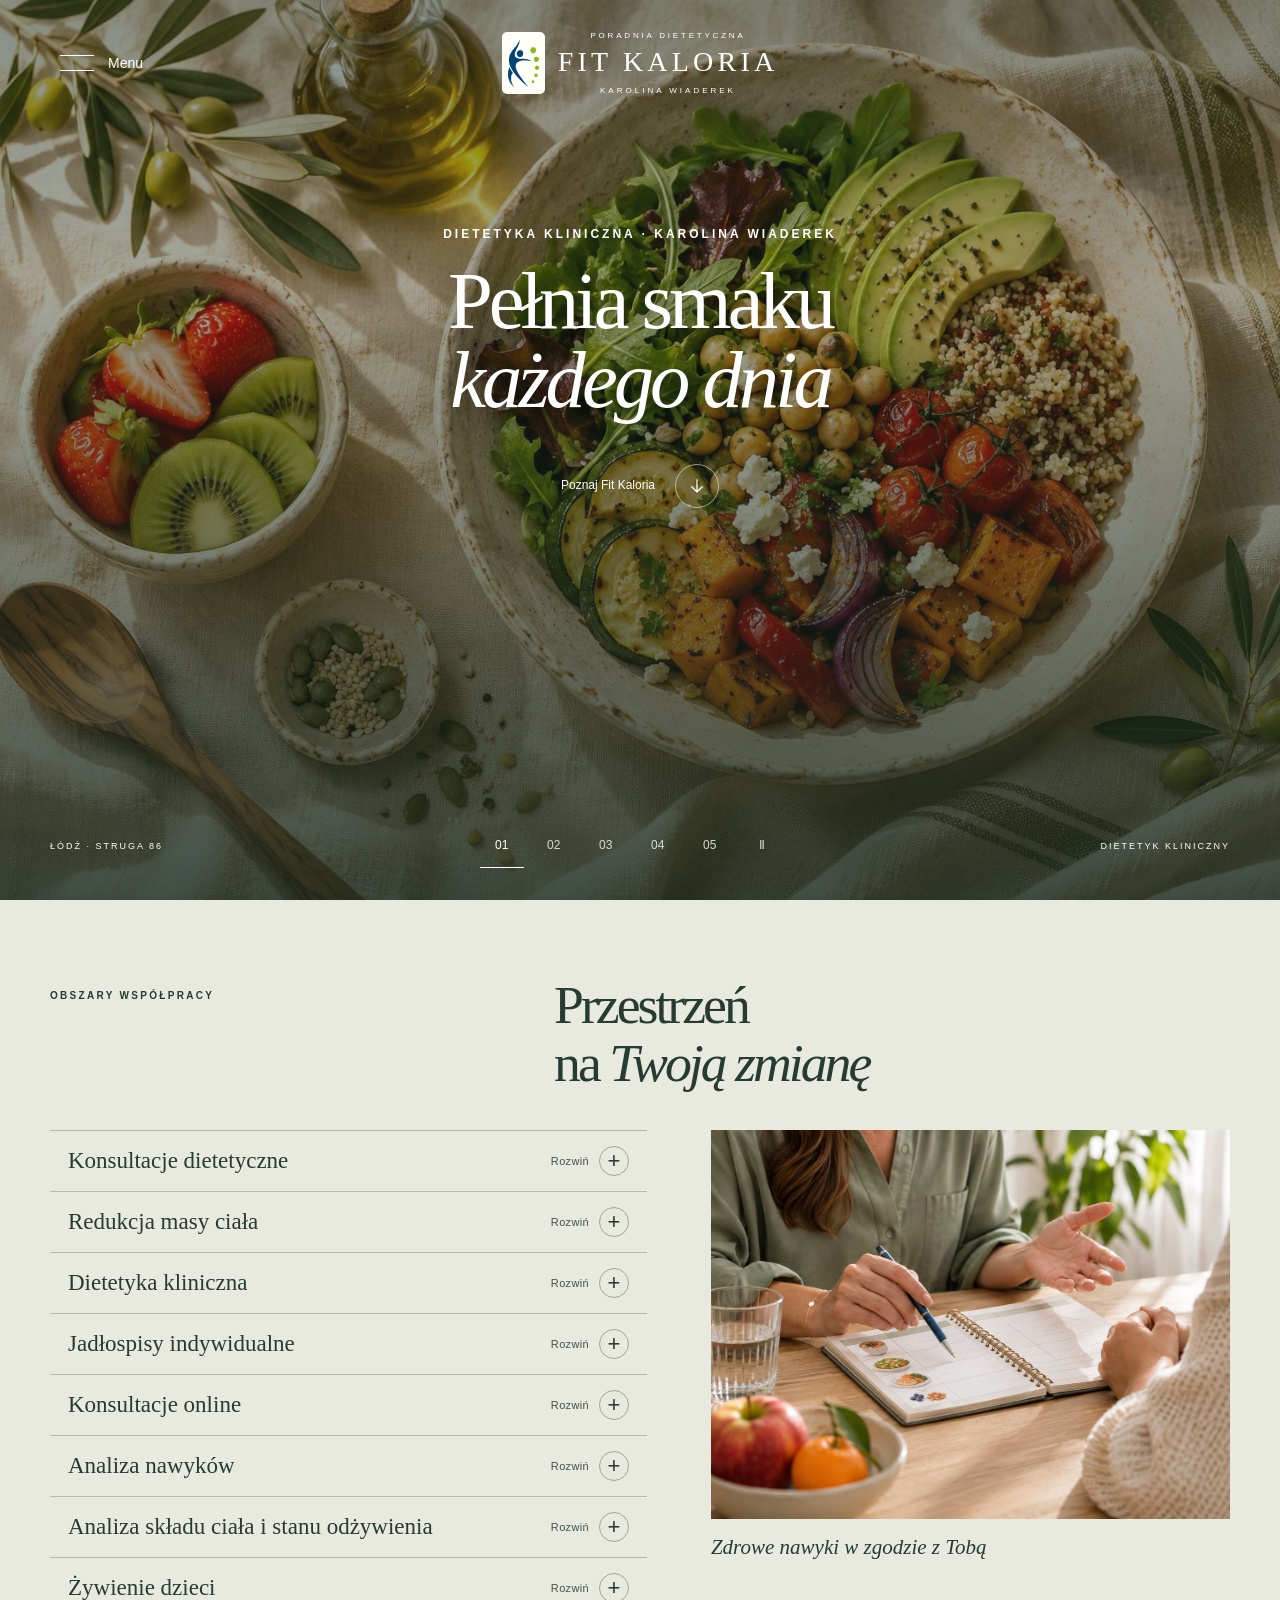
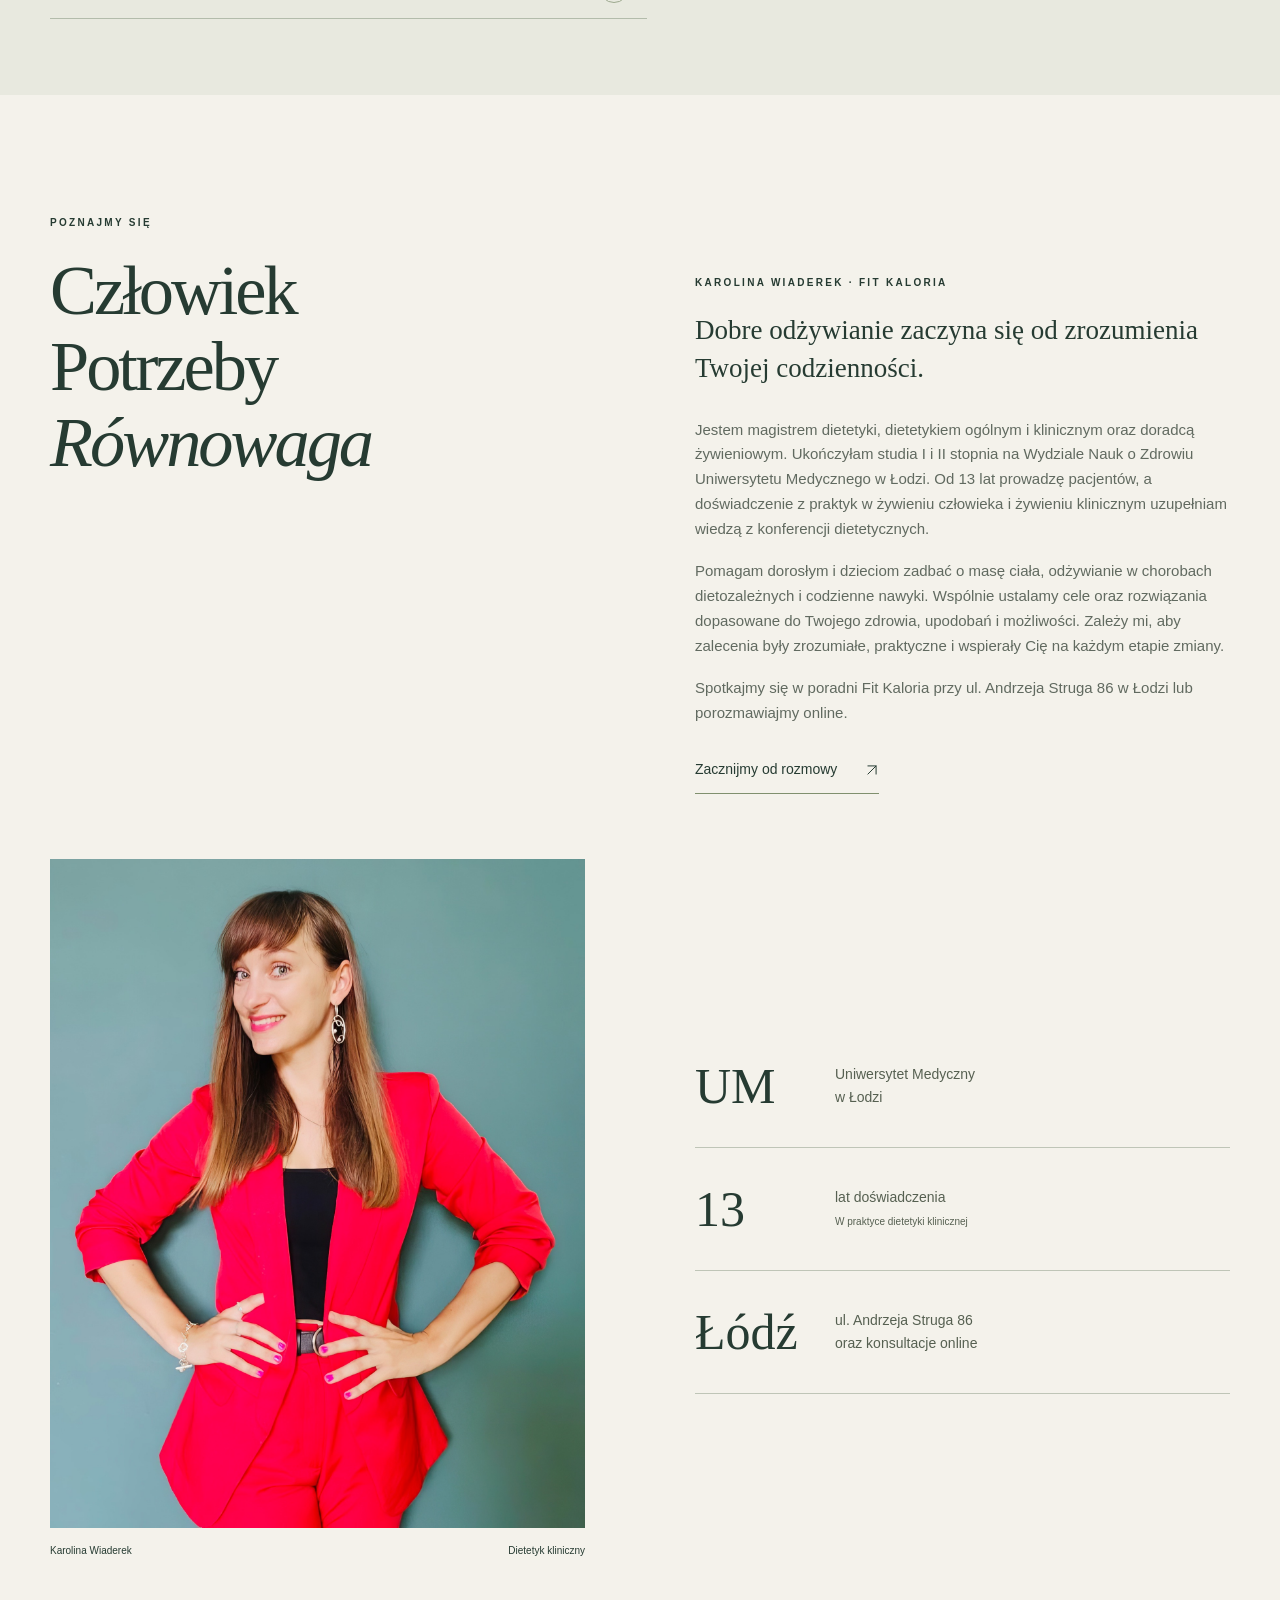
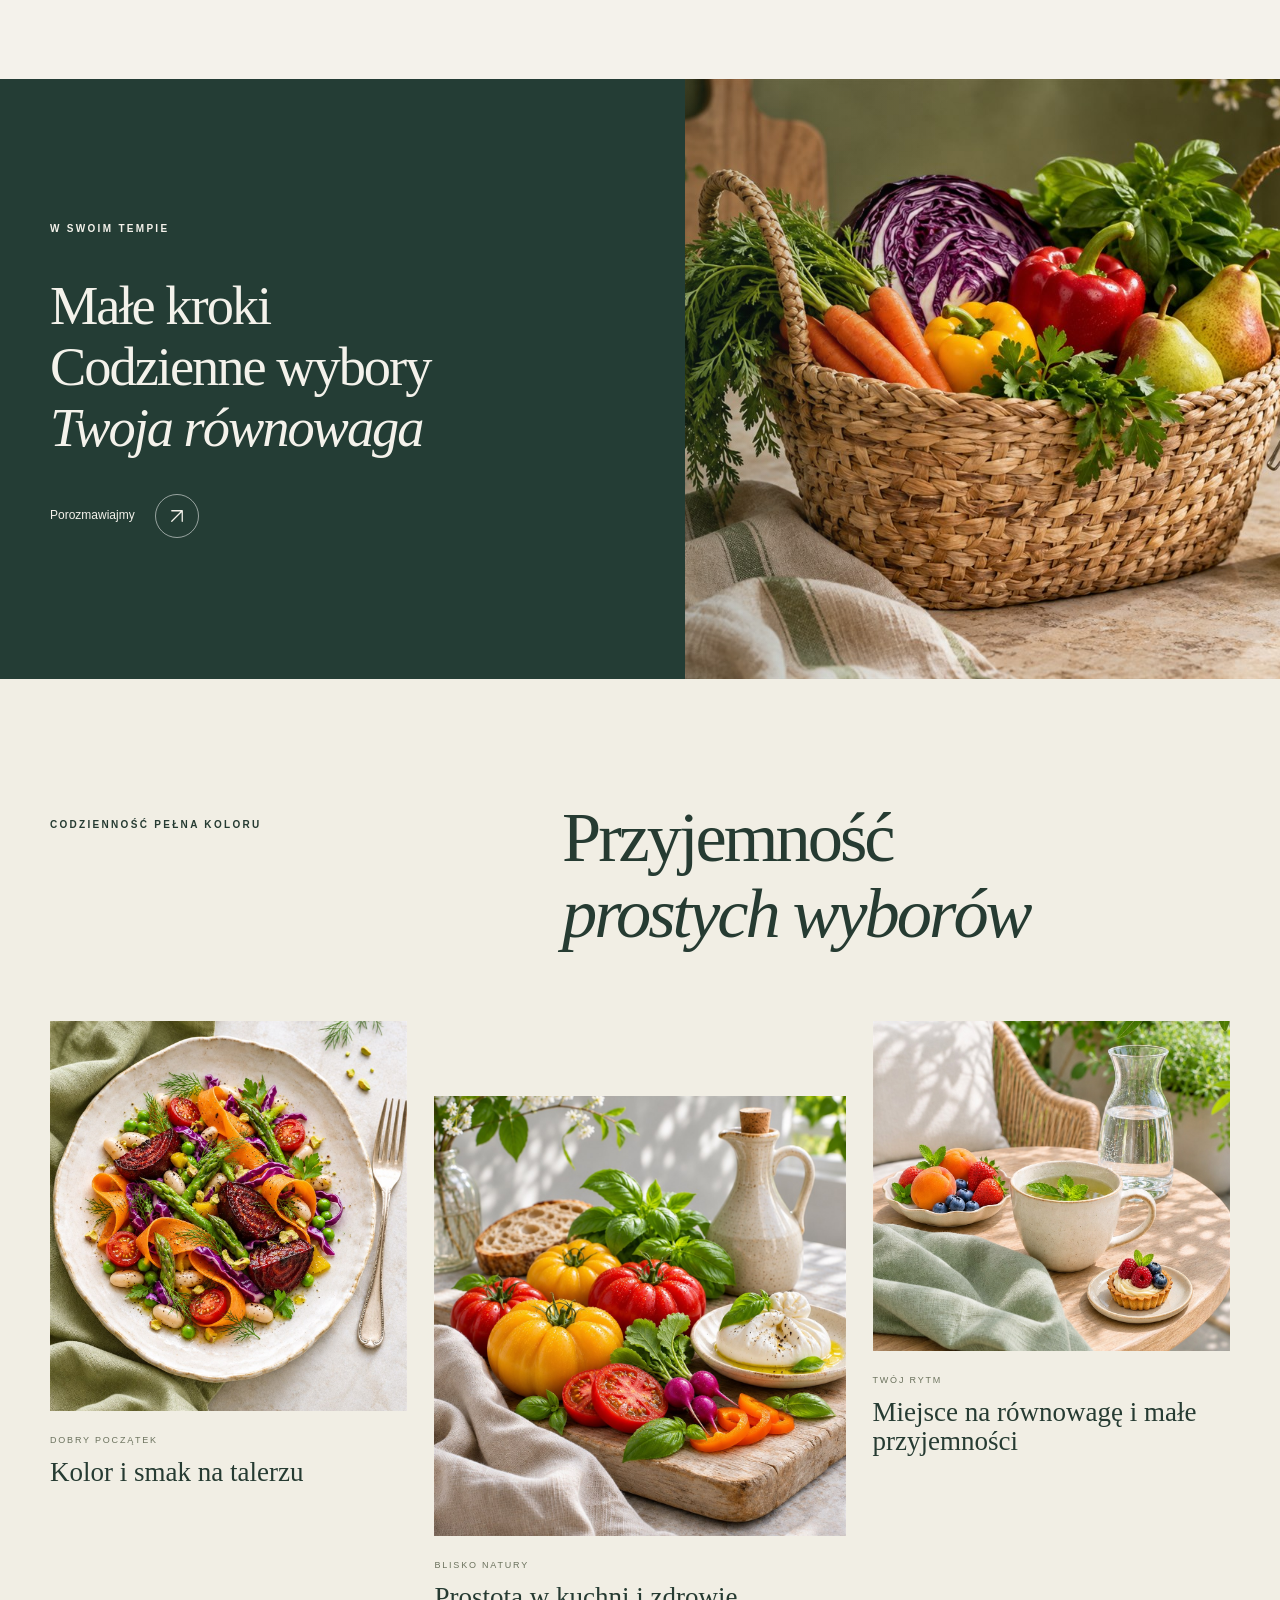
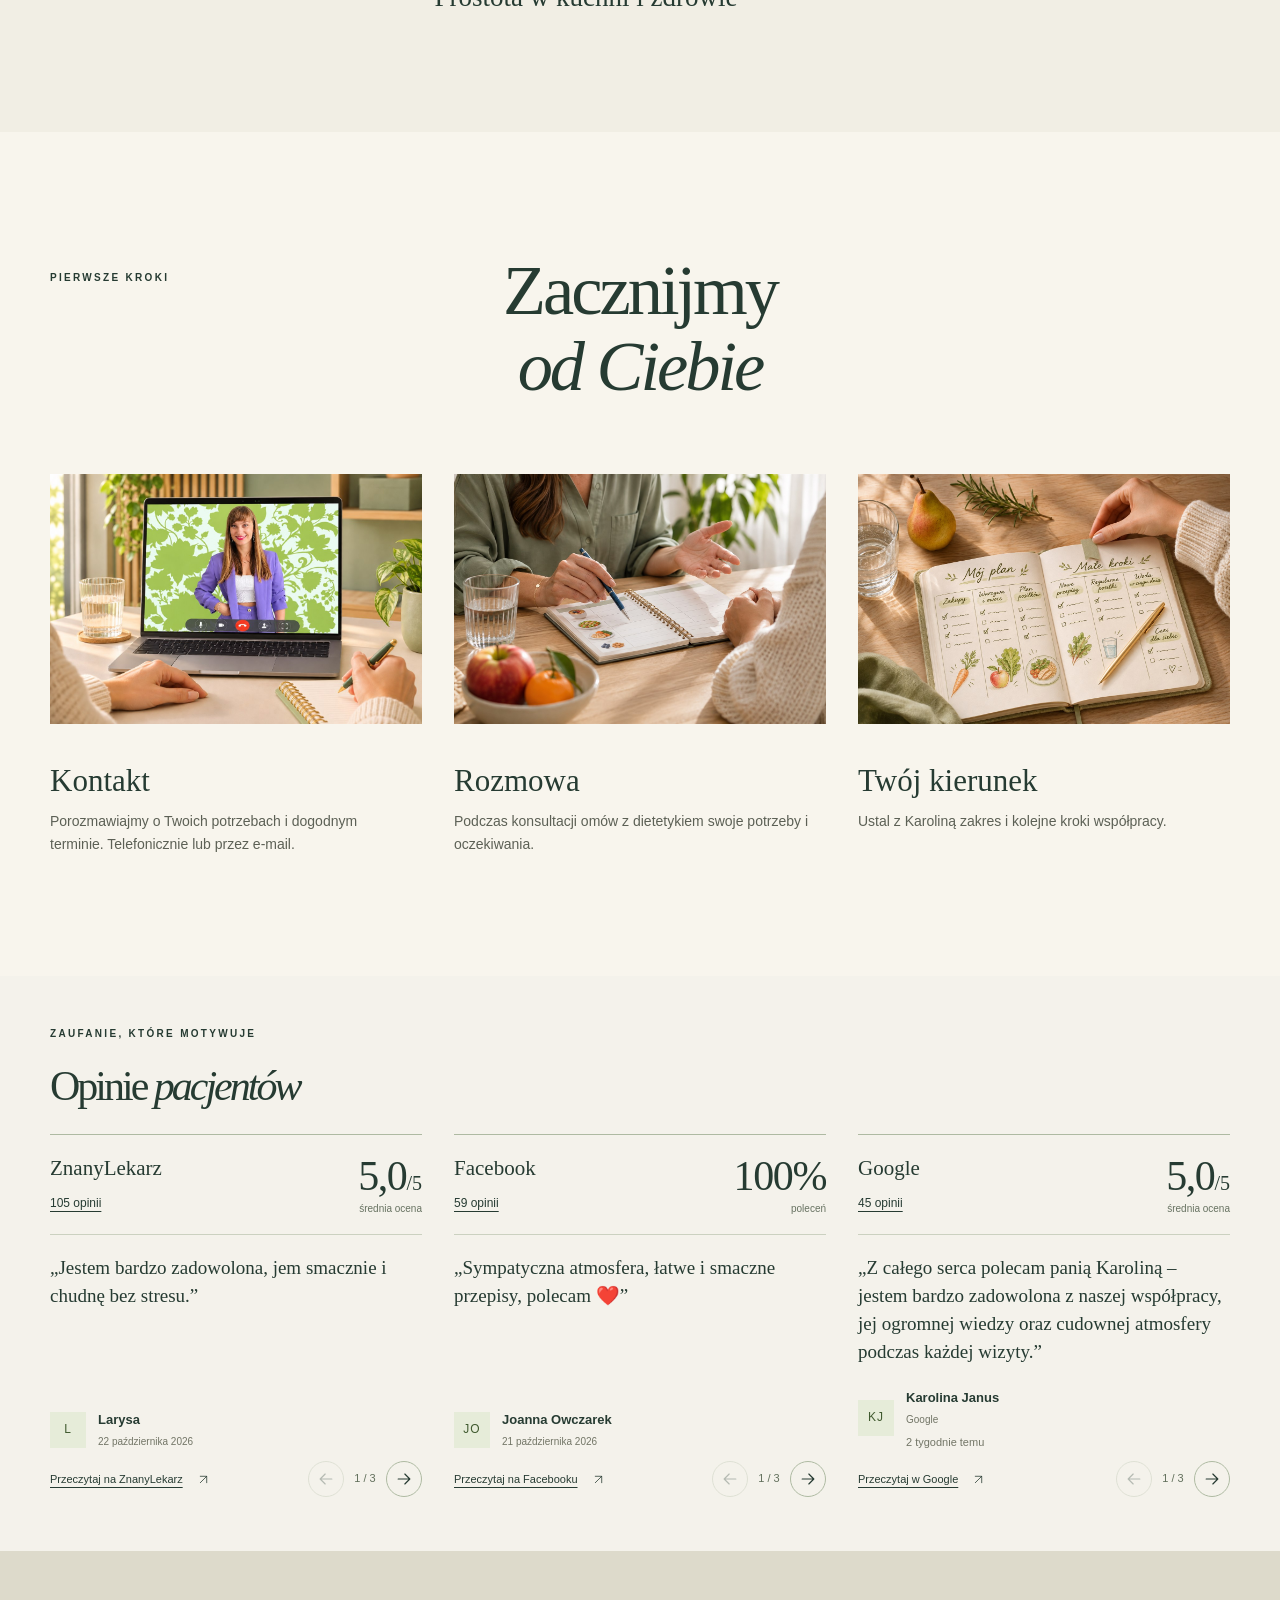
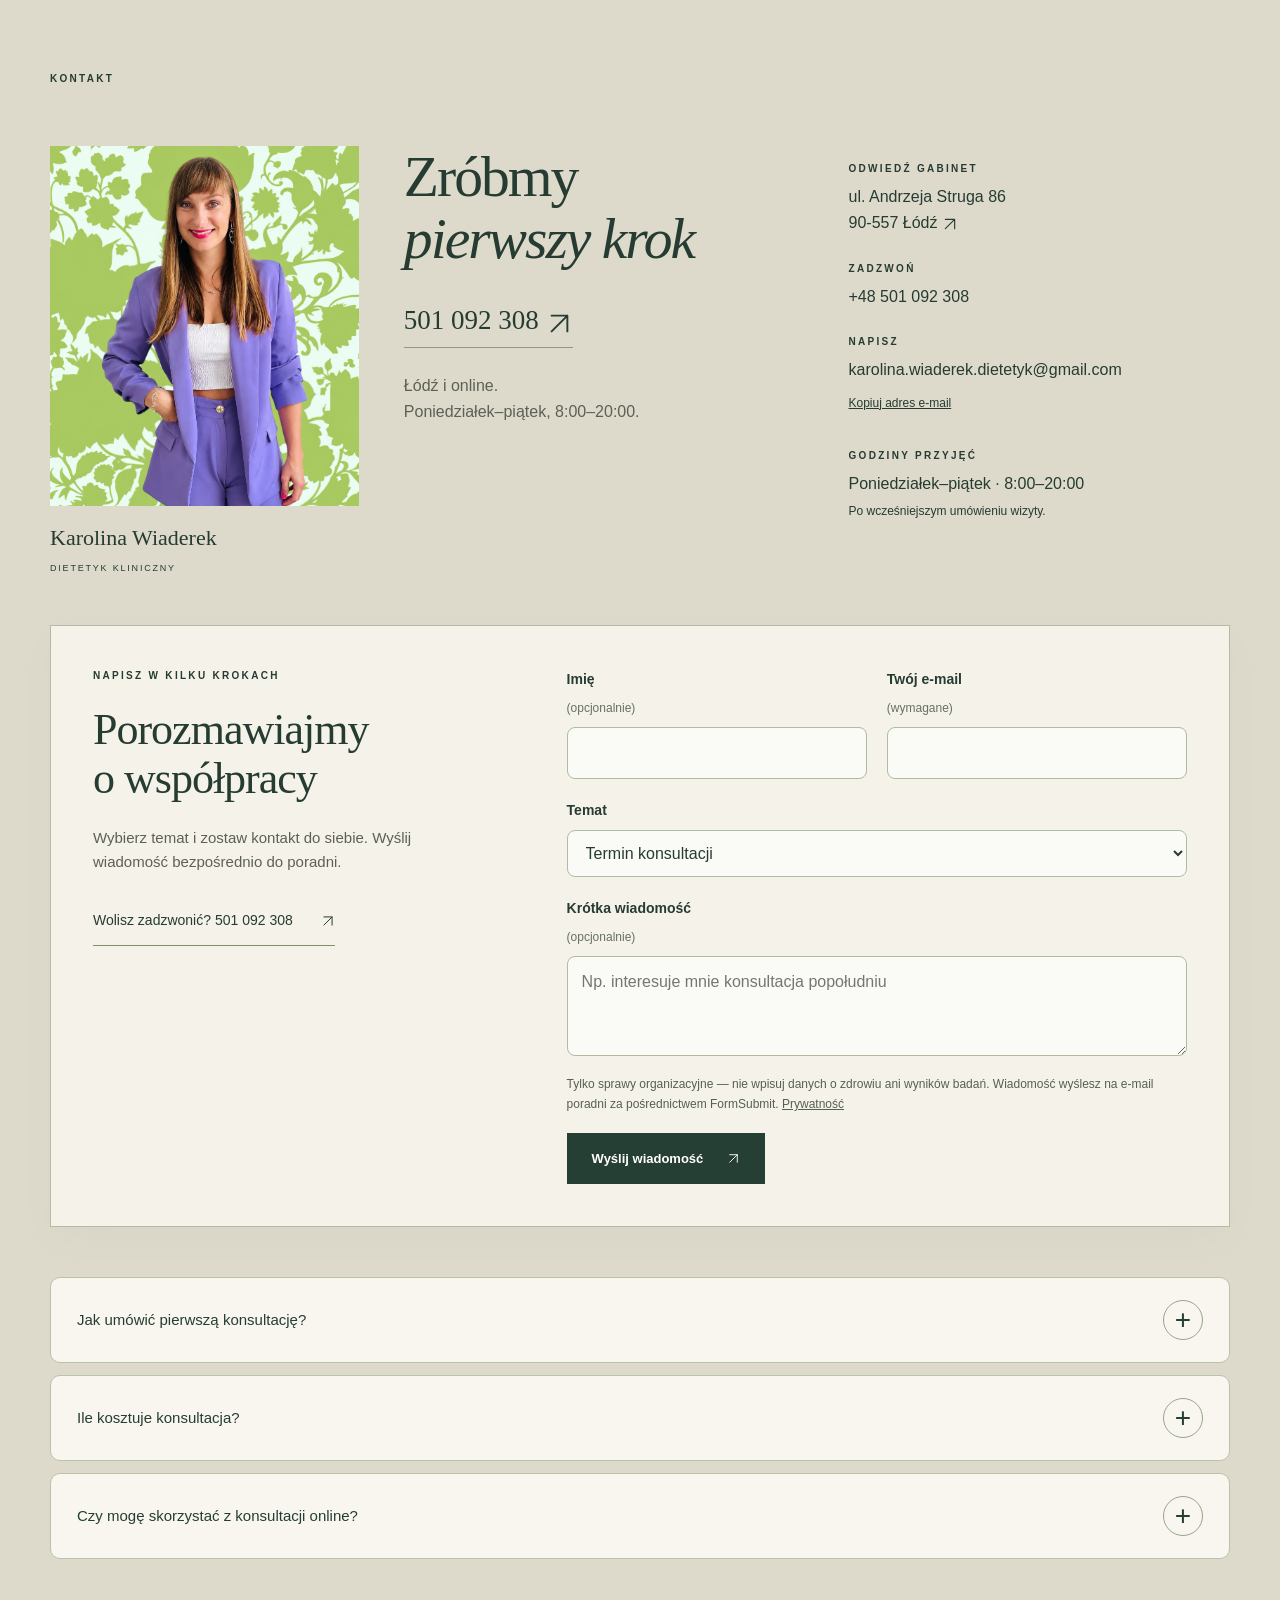
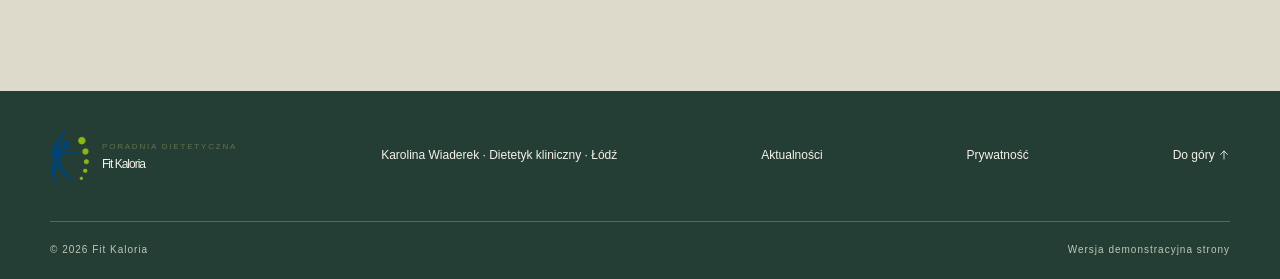
==== commit 8f122360: "Start service accordion closed and add expand hints" ====
--- a/index.html
+++ b/index.html
@@ -1 +1 @@
-<!doctype html><html lang="pl"><head><meta charset="utf-8"><meta name="viewport" content="width=device-width,initial-scale=1"><meta name="theme-color" content="#243d35"><title>Fit Kaloria — Karolina Wiaderek | Dietetyk kliniczny Łódź</title><meta name="description" content="Dietetyk kliniczny w Łodzi — Karolina Wiaderek, 13 lat doświadczenia. Konsultacje dla dorosłych i dzieci, jadłospisy i opieka online. Poznaj Fit Kaloria."><link rel="canonical" href="https://gipsdrill.github.io/fit-kaloria-editorial-premium/"><link rel="icon" href="favicon.ico?v=20" sizes="any"><link rel="icon" type="image/png" sizes="32x32" href="favicon-32.png?v=20"><link rel="icon" type="image/svg+xml" href="favicon.svg?v=20"><link rel="apple-touch-icon" sizes="180x180" href="apple-touch-icon.png?v=20"><link rel="stylesheet" href="style.css?v=51"><script src="app.js?v=51" defer></script><script type="application/ld+json">{"@context":"https://schema.org","@type":"LocalBusiness","name":"Fit Kaloria — Karolina Wiaderek","description":"Poradnia dietetyczna w Łodzi. Karolina Wiaderek, magister dietetyki, dietetyk ogólny i kliniczny. Konsultacje dla dorosłych i dzieci, jadłospisy i edukacja żywieniowa.","url":"https://gipsdrill.github.io/fit-kaloria-editorial-premium/","telephone":"+48 501 092 308","email":"karolina.wiaderek.dietetyk@gmail.com","address":{"@type":"PostalAddress","streetAddress":"ul. Andrzeja Struga 86","postalCode":"90-557","addressLocality":"Łódź","addressCountry":"PL"},"openingHours":["Mo-Fr 08:00-20:00"],"image":"https://gipsdrill.github.io/fit-kaloria-editorial-premium/karolina-purple.jpg","@id":"https://gipsdrill.github.io/fit-kaloria-editorial-premium/#poradnia","hasMap":"https://www.google.com/maps/place/Mgr+dietetyk+Karolina+Wiaderek+Poradnia+%22Fit+Kaloria%22/@51.7617247,19.4341873,17z/data=!3m1!4b1!4m5!3m4!1s0x471a35250b10f0a1:0xd8a62a814ab3b971!8m2!3d51.7617247!4d19.4341873","sameAs":["https://www.google.com/maps/place/Mgr+dietetyk+Karolina+Wiaderek+Poradnia+%22Fit+Kaloria%22/@51.7617247,19.4341873,17z/data=!3m1!4b1!4m5!3m4!1s0x471a35250b10f0a1:0xd8a62a814ab3b971!8m2!3d51.7617247!4d19.4341873","https://www.facebook.com/profile.php?id=100089357919979"],"geo":{"@type":"GeoCoordinates","latitude":51.7617247,"longitude":19.4341873},"areaServed":{"@type":"City","name":"Łódź"},"hasOfferCatalog":{"@type":"OfferCatalog","name":"Oferta Fit Kaloria","itemListElement":[{"@type":"Offer","itemOffered":{"@type":"Service","name":"Konsultacje dietetyczne","url":"https://gipsdrill.github.io/fit-kaloria-editorial-premium/konsultacje-dietetyczne.html"}},{"@type":"Offer","itemOffered":{"@type":"Service","name":"Redukcja masy ciała","url":"https://gipsdrill.github.io/fit-kaloria-editorial-premium/redukcja-masy-ciala.html"}},{"@type":"Offer","itemOffered":{"@type":"Service","name":"Dietetyka kliniczna","url":"https://gipsdrill.github.io/fit-kaloria-editorial-premium/dietetyka-kliniczna.html"}},{"@type":"Offer","itemOffered":{"@type":"Service","name":"Jadłospisy indywidualne","url":"https://gipsdrill.github.io/fit-kaloria-editorial-premium/jadlospisy-indywidualne.html"}},{"@type":"Offer","itemOffered":{"@type":"Service","name":"Konsultacje online","url":"https://gipsdrill.github.io/fit-kaloria-editorial-premium/konsultacje-online.html"}},{"@type":"Offer","itemOffered":{"@type":"Service","name":"Analiza nawyków","url":"https://gipsdrill.github.io/fit-kaloria-editorial-premium/analiza-nawykow.html"}},{"@type":"Offer","itemOffered":{"@type":"Service","name":"Analiza składu ciała i stanu odżywienia","url":"https://gipsdrill.github.io/fit-kaloria-editorial-premium/analiza-skladu-ciala.html"}},{"@type":"Offer","itemOffered":{"@type":"Service","name":"Żywienie dzieci","url":"https://gipsdrill.github.io/fit-kaloria-editorial-premium/zywienie-dzieci.html"}}]}}</script><meta property="og:type" content="website"><meta property="og:locale" content="pl_PL"><meta property="og:site_name" content="Fit Kaloria — Poradnia Dietetyczna"><meta property="og:title" content="Fit Kaloria — Karolina Wiaderek | Dietetyk Łódź"><meta property="og:description" content="Dietetyk kliniczny w Łodzi — Karolina Wiaderek, 13 lat doświadczenia. Konsultacje dla dorosłych i dzieci, jadłospisy i opieka online. Poznaj Fit Kaloria."><meta property="og:url" content="https://gipsdrill.github.io/fit-kaloria-editorial-premium/"><meta property="og:image" content="https://gipsdrill.github.io/fit-kaloria-editorial-premium/fit-kaloria-social-v21.jpg"><meta property="og:image:secure_url" content="https://gipsdrill.github.io/fit-kaloria-editorial-premium/fit-kaloria-social-v21.jpg"><meta property="og:image:type" content="image/jpeg"><meta property="og:image:width" content="1200"><meta property="og:image:height" content="630"><meta property="og:image:alt" content="Fit Kaloria — odżywianie w Twoim rytmie. Kolorowe warzywa przygotowywane w kuchni."><meta name="twitter:card" content="summary_large_image"><meta name="twitter:title" content="Fit Kaloria — Karolina Wiaderek | Dietetyk Łódź"><meta name="twitter:description" content="Odżywianie dopasowane do Ciebie. Konsultacje dietetyczne, indywidualne jadłospisy i wsparcie w zmianie nawyków. Łódź, ul. Struga 86."><meta name="twitter:image" content="https://gipsdrill.github.io/fit-kaloria-editorial-premium/fit-kaloria-social-v21.jpg"><meta name="twitter:image:alt" content="Fit Kaloria — odżywianie w Twoim rytmie. Kolorowe warzywa przygotowywane w kuchni."></head><body class="editorial" id="top"><a href="#main" class="skip-link">Przejdź do treści</a><header class="editorial-header" id="start"><button class="menu-toggle" aria-expanded="false" aria-controls="editorial-menu"><span class="menu-lines" aria-hidden="true"></span><span class="menu-label">Menu</span></button><a class="editorial-logo" href="#top" aria-label="Fit Kaloria — początek strony"><img class="brand-mark" src="logo-fit-kaloria.png" alt="" aria-hidden="true" width="213" height="320"><div><small class="brand-descriptor">PORADNIA DIETETYCZNA</small>FIT KALORIA<span>KAROLINA WIADEREK</span></div></a></header><div class="menu-backdrop" hidden></div><nav id="editorial-menu" class="editorial-menu" aria-label="Nawigacja główna" hidden><img class="brand-mark" src="logo-fit-kaloria.png" alt="" aria-hidden="true" width="213" height="320"><span class="eyebrow">FIT KALORIA · ŁÓDŹ</span><a href="#oferta">Oferta</a><a href="#o-mnie">O mnie</a><a href="#proces">Współpraca</a><a href="#opinie">Opinie</a><a href="aktualnosci.html">Aktualności</a><a href="#kontakt">Kontakt</a><div class="menu-contact"><a href="tel:+48501092308">+48 501 092 308</a><a href="mailto:karolina.wiaderek.dietetyk@gmail.com">karolina.wiaderek.dietetyk@gmail.com</a></div></nav><main id="main"><section class="editorial-hero"><div class="hero-slides"><div class="hero-slide active" data-title="Pełnia smaku" data-accent="każdego dnia" style="--slide-background:url('food.jpg')" aria-hidden="false"><div class="hero-photo-window"><img src="food.jpg" width="1536" height="1024" alt="Kolorowy posiłek ze świeżych produktów" fetchpriority="high"></div></div><div class="hero-slide" data-title="Proste składniki" data-accent="dobre nawyki" style="--slide-background:url('preparation-young.jpg')" aria-hidden="true"><div class="hero-photo-window"><img src="preparation-young.jpg" width="1536" height="1024" alt="Przygotowywanie warzyw w kuchni" decoding="async" fetchpriority="low"></div></div><div class="hero-slide portrait-slide" data-title="Twoje potrzeby" data-accent="w centrum uwagi" style="--slide-background:url('karolina-purple.jpg')" aria-hidden="true"><div class="hero-photo-window"><img src="karolina-purple.jpg" width="2048" height="2048" alt="Karolina Wiaderek w fioletowym garniturze" decoding="async" fetchpriority="low"></div></div><div class="hero-slide" data-title="Dobry plan" data-accent="w Twoim rytmie" style="--slide-background:url('desk.jpg')" aria-hidden="true"><div class="hero-photo-window"><img src="desk.jpg" width="1536" height="1024" alt="Notatnik i posiłek na jasnym stole" decoding="async" fetchpriority="low"></div></div><div class="hero-slide portrait-slide" data-title="Zacznijmy" data-accent="od rozmowy" style="--slide-background:url('karolina-red.jpg')" aria-hidden="true"><div class="hero-photo-window"><img src="karolina-red.jpg" width="2048" height="2048" alt="Karolina Wiaderek w czerwonej marynarce" decoding="async" fetchpriority="low"></div></div></div><div class="editorial-hero-content"><span class="eyebrow">DIETETYKA KLINICZNA · KAROLINA WIADEREK</span><h1 class="slide-heading"><span data-slide-title>Pełnia smaku</span><em data-slide-accent>każdego dnia</em></h1><a class="round-link" href="#oferta">Poznaj Fit Kaloria <span class="link-arrow"><svg class="ui-arrow" viewBox="0 0 24 24" width="24" height="24" aria-hidden="true" focusable="false"><path d="M12 4v16m-7-7 7 7 7-7"/></svg></span></a></div><div class="hero-bottom"><span>ŁÓDŹ · STRUGA 86</span><div class="slide-controls" role="group" aria-label="Wybierz zdjęcie w pokazie"><button data-slide="0" aria-label="Pokaż zdjęcie żywności" aria-pressed="true">01</button><button data-slide="1" aria-label="Pokaż zdjęcie przygotowywania posiłku" aria-pressed="false">02</button><button data-slide="2" aria-label="Pokaż zdjęcie Karoliny w fioletowym garniturze" aria-pressed="false">03</button><button data-slide="3" aria-label="Pokaż zdjęcie stołu z sałatką i notesem" aria-pressed="false">04</button><button data-slide="4" aria-label="Pokaż zdjęcie Karoliny w czerwonej marynarce" aria-pressed="false">05</button><button class="pause-slides" aria-label="Zatrzymaj pokaz zdjęć">Ⅱ</button></div><span>DIETETYK KLINICZNY</span></div></section><section id="oferta" class="editorial-offer section"><div class="container"><div class="section-heading reveal"><span class="eyebrow">OBSZARY WSPÓŁPRACY</span><h2>Przestrzeń<br>na <em>Twoją zmianę</em></h2></div><div class="offer-layout"><div class="service-list"><details name="fit-kaloria-services" class="service-row reveal" data-service="0" open><summary><h3>Konsultacje dietetyczne</h3><span class="row-plus" aria-hidden="true">+</span></summary><div class="row-body"><p>Pierwsza wizyta i konsultacje kontrolne dla dorosłych i dzieci. Ocena odżywienia i analiza składu ciała w gabinecie w Łodzi.</p><a href="konsultacje-dietetyczne.html">Poznaj szczegóły usługi <span class="link-arrow" aria-hidden="true"><svg class="ui-arrow" viewBox="0 0 24 24" width="24" height="24" aria-hidden="true" focusable="false"><path d="M5 19 19 5M5 5h14v14"/></svg></span></a><img class="service-mobile-photo" src="consultation-premium.jpg" alt="Ilustracja konsultacji dietetycznej i wspólnego omawiania nawyków" width="1400" height="933" loading="lazy" data-portrait="false"></div></details><details name="fit-kaloria-services" class="service-row reveal" data-service="1" ><summary><h3>Redukcja masy ciała</h3><span class="row-plus" aria-hidden="true">+</span></summary><div class="row-body"><p>Wsparcie przy nadwadze i otyłości. Indywidualny plan, praca nad nawykami i utrzymaniem efektów.</p><a href="redukcja-masy-ciala.html">Poznaj szczegóły usługi <span class="link-arrow" aria-hidden="true"><svg class="ui-arrow" viewBox="0 0 24 24" width="24" height="24" aria-hidden="true" focusable="false"><path d="M5 19 19 5M5 5h14v14"/></svg></span></a><img class="service-mobile-photo" src="weight.jpg" alt="Jabłko, miarka i waga — ilustracja redukcji masy ciała" width="1200" height="800" loading="lazy" data-portrait="false"></div></details><details name="fit-kaloria-services" class="service-row reveal" data-service="2" ><summary><h3>Dietetyka kliniczna</h3><span class="row-plus" aria-hidden="true">+</span></summary><div class="row-body"><p>Żywienie w chorobach dietozależnych — m.in. cukrzycy, insulinooporności i chorobach tarczycy.</p><a href="dietetyka-kliniczna.html">Poznaj szczegóły usługi <span class="link-arrow" aria-hidden="true"><svg class="ui-arrow" viewBox="0 0 24 24" width="24" height="24" aria-hidden="true" focusable="false"><path d="M5 19 19 5M5 5h14v14"/></svg></span></a><img class="service-mobile-photo" src="clinical-premium.jpg" alt="Ilustracja analizy żywieniowej z wykresami i świeżymi produktami" width="1400" height="933" loading="lazy" data-portrait="false"></div></details><details name="fit-kaloria-services" class="service-row reveal" data-service="3" ><summary><h3>Jadłospisy indywidualne</h3><span class="row-plus" aria-hidden="true">+</span></summary><div class="row-body"><p>Jadłospisy dla dorosłych i dzieci, dopasowane do zdrowia, ulubionych smaków i celu współpracy.</p><a href="jadlospisy-indywidualne.html">Poznaj szczegóły usługi <span class="link-arrow" aria-hidden="true"><svg class="ui-arrow" viewBox="0 0 24 24" width="24" height="24" aria-hidden="true" focusable="false"><path d="M5 19 19 5M5 5h14v14"/></svg></span></a><img class="service-mobile-photo" src="mealplan.jpg" alt="Przykładowe kompozycje posiłków w szklanych pojemnikach" width="1200" height="800" loading="lazy" data-portrait="false"></div></details><details name="fit-kaloria-services" class="service-row reveal" data-service="4" ><summary><h3>Konsultacje online</h3><span class="row-plus" aria-hidden="true">+</span></summary><div class="row-body"><p>Indywidualne wsparcie dietetyka online oraz warsztaty żywieniowe dla grup. Wspólnie dobierzemy temat i formę współpracy.</p><a href="konsultacje-online.html">Poznaj szczegóły usługi <span class="link-arrow" aria-hidden="true"><svg class="ui-arrow" viewBox="0 0 24 24" width="24" height="24" aria-hidden="true" focusable="false"><path d="M5 19 19 5M5 5h14v14"/></svg></span></a><img class="service-mobile-photo" src="online-purple.jpg" alt="Ilustracja konsultacji online z portretem Karoliny w fioletowym garniturze" width="1200" height="800" loading="lazy" data-portrait="false"></div></details><details name="fit-kaloria-services" class="service-row reveal" data-service="5" ><summary><h3>Analiza nawyków</h3><span class="row-plus" aria-hidden="true">+</span></summary><div class="row-body"><p>Praktyczna edukacja żywieniowa i stopniowa zmiana przyzwyczajeń. Wsparcie dla Ciebie i Twojej rodziny.</p><a href="analiza-nawykow.html">Poznaj szczegóły usługi <span class="link-arrow" aria-hidden="true"><svg class="ui-arrow" viewBox="0 0 24 24" width="24" height="24" aria-hidden="true" focusable="false"><path d="M5 19 19 5M5 5h14v14"/></svg></span></a><img class="service-mobile-photo" src="habits-tracker.jpg" alt="Dzienniczek obserwacji nawyków: woda, posiłki i warzywa" width="1200" height="800" loading="lazy" data-portrait="false"></div></details><details name="fit-kaloria-services" class="service-row reveal" data-service="6"><summary><h3>Analiza składu ciała i stanu odżywienia</h3><span class="row-plus" aria-hidden="true">+</span></summary><div class="row-body"><p>Poznaj skład swojego ciała i potrzeby żywieniowe. Wyniki pomiaru omawiamy w kontekście zdrowia, sposobu odżywiania i Twoich celów.</p><a href="analiza-skladu-ciala.html">Poznaj szczegóły usługi <span class="link-arrow" aria-hidden="true"><svg class="ui-arrow" viewBox="0 0 24 24" width="24" height="24" aria-hidden="true" focusable="false"><path d="M5 19 19 5M5 5h14v14"/></svg></span></a><img class="service-mobile-photo" src="body-analysis.jpg" alt="Pomiar na analizatorze składu ciała i omówienie wyników z dietetykiem — fotografia ilustracyjna" width="1536" height="1024" loading="lazy" decoding="async" data-portrait="false"></div></details><details name="fit-kaloria-services" class="service-row reveal" data-service="7"><summary><h3>Żywienie dzieci</h3><span class="row-plus" aria-hidden="true">+</span></summary><div class="row-body"><p>Wsparcie dla dziecka i rodziców: różnorodne posiłki, dobre nawyki i zalecenia dopasowane do wieku, potrzeb oraz codzienności rodziny.</p><a href="zywienie-dzieci.html">Poznaj szczegóły usługi <span class="link-arrow" aria-hidden="true"><svg class="ui-arrow" viewBox="0 0 24 24" width="24" height="24" aria-hidden="true" focusable="false"><path d="M5 19 19 5M5 5h14v14"/></svg></span></a><img class="service-mobile-photo" src="child-nutrition.jpg" alt="Dziecko z rodzicem poznaje różnorodne produkty podczas edukacji żywieniowej — fotografia ilustracyjna" width="1536" height="1024" loading="lazy" decoding="async" data-portrait="false"></div></details></div><div class="offer-image reveal"><img id="service-preview" src="consultation-premium.jpg" width="1400" height="933" loading="lazy" alt="Ilustracja konsultacji dietetycznej i wspólnego omawiania nawyków" data-portrait="false"><span>Zdrowe nawyki w zgodzie z Tobą</span></div></div></div></section><section id="o-mnie" class="editorial-intro section"><div class="container"><div class="editorial-title reveal"><span class="eyebrow">POZNAJMY SIĘ</span><h2>Człowiek<br>Potrzeby<br><em>Równowaga</em></h2></div><div class="intro-copy reveal"><span class="eyebrow">KAROLINA WIADEREK · FIT KALORIA</span><p class="lead">Dobre odżywianie zaczyna się od zrozumienia Twojej codzienności.</p><p>Jestem magistrem dietetyki, dietetykiem ogólnym i klinicznym oraz doradcą żywieniowym. Ukończyłam studia I i II stopnia na Wydziale Nauk o Zdrowiu Uniwersytetu Medycznego w Łodzi. Od 13 lat prowadzę pacjentów, a doświadczenie z praktyk w żywieniu człowieka i żywieniu klinicznym uzupełniam wiedzą z konferencji dietetycznych.</p><p>Pomagam dorosłym i dzieciom zadbać o masę ciała, odżywianie w chorobach dietozależnych i codzienne nawyki. Wspólnie ustalamy cele oraz rozwiązania dopasowane do Twojego zdrowia, upodobań i możliwości. Zależy mi, aby zalecenia były zrozumiałe, praktyczne i wspierały Cię na każdym etapie zmiany.</p><p>Spotkajmy się w poradni Fit Kaloria przy ul. Andrzeja Struga 86 w Łodzi lub porozmawiajmy online.</p><a class="text-link" href="#kontakt">Zacznijmy od rozmowy <span class="link-arrow"><svg class="ui-arrow" viewBox="0 0 24 24" width="24" height="24" aria-hidden="true" focusable="false"><path d="M5 19 19 5M5 5h14v14"/></svg></span></a></div><div class="editorial-portrait reveal"><img src="karolina-red.jpg" width="2048" height="2048" loading="lazy" alt="Portret Karoliny Wiaderek w czerwonej marynarce"><div class="portrait-caption"><span>Karolina Wiaderek</span><span>Dietetyk kliniczny</span></div></div><div class="credentials reveal"><div><strong>UM</strong><p>Uniwersytet Medyczny<br>w Łodzi</p></div><div><strong>13</strong><p>lat doświadczenia<small>W praktyce dietetyki klinicznej</small></p></div><div><strong>Łódź</strong><p>ul. Andrzeja Struga 86<br>oraz konsultacje online</p></div></div></div></section><section class="statement section"><div class="container reveal"><span class="eyebrow">W SWOIM TEMPIE</span><p>Małe kroki<br>Codzienne wybory<br><em>Twoja równowaga</em></p><a class="round-link" href="#kontakt">Porozmawiajmy <span class="link-arrow"><svg class="ui-arrow" viewBox="0 0 24 24" width="24" height="24" aria-hidden="true" focusable="false"><path d="M5 19 19 5M5 5h14v14"/></svg></span></a></div><figure class="statement-photo"><img src="market.jpg" width="1200" height="800" loading="lazy" alt="Koszyk świeżych warzyw, gruszek i ziół"></figure></section><section class="visual-journal section" aria-labelledby="daily-title"><div class="container"><div class="section-heading reveal"><span class="eyebrow">CODZIENNOŚĆ PEŁNA KOLORU</span><h2 id="daily-title">Przyjemność<br><em>prostych wyborów</em></h2></div><div class="journal-grid"><figure class="journal-card breakfast-card reveal"><div class="journal-photo"><img src="gallery-plate-color.jpg" width="1120" height="1400" loading="lazy" alt="Kolorowy talerz z burakiem, pomidorami, fioletową kapustą, marchewką i zielonym groszkiem"></div><figcaption><span>DOBRY POCZĄTEK</span><h3>Kolor i smak na talerzu</h3></figcaption></figure><figure class="journal-card preparation-card reveal"><div class="journal-photo"><img src="gallery-kitchen-color.jpg" width="1120" height="1400" loading="lazy" alt="Czerwone i żółte pomidory, fioletowe rzodkiewki, papryka, bazylia i burrata"></div><figcaption><span>BLISKO NATURY</span><h3>Prostota w kuchni i zdrowie</h3></figcaption></figure><figure class="journal-card desk-card reveal"><div class="journal-photo"><img src="gallery-balance-dessert-v1.jpg" width="1122" height="1402" loading="lazy" alt="Słoneczny taras z naparem miętowym, świeżymi owocami i tartaletką z kremem, malinami i borówkami"></div><figcaption><span>TWÓJ RYTM</span><h3>Miejsce na równowagę i małe przyjemności</h3></figcaption></figure></div></div></section><section id="proces" class="editorial-process section"><div class="container"><div class="section-heading reveal"><span class="eyebrow">PIERWSZE KROKI</span><h2>Zacznijmy<br><em>od Ciebie</em></h2></div><div class="process-grid"><article class="reveal"><div class="process-photo"><img src="online-purple.jpg" width="1200" height="800" loading="lazy" alt="Ilustracja kontaktu online z Karoliną Wiaderek"></div><h3>Kontakt</h3><p>Porozmawiajmy o Twoich potrzebach i dogodnym terminie. Telefonicznie lub przez e-mail.</p></article><article class="reveal"><div class="process-photo"><img src="consultation-premium.jpg" width="1200" height="800" loading="lazy" alt="Rozmowa o codziennym odżywianiu przy wspólnym stole — fotografia ilustracyjna"></div><h3>Rozmowa</h3><p>Podczas konsultacji omów z dietetykiem swoje potrzeby i oczekiwania.</p></article><article class="reveal"><div class="process-photo"><img src="process-direction-filled.jpg" width="1400" height="933" loading="lazy" alt="Planer z notatkami o posiłkach, zaznaczeniami i rysunkami produktów"></div><h3>Twój kierunek</h3><p>Ustal z Karoliną zakres i kolejne kroki współpracy.</p></article></div></div></section><section id="opinie" class="opinions section review-overview" aria-labelledby="opinions-title"><div class="container"><div class="review-overview-heading"><span class="eyebrow">ZAUFANIE, KTÓRE MOTYWUJE</span><h2 id="opinions-title">Opinie <em>pacjentów</em></h2></div><div class="review-sources"><article class="review-source-column" data-review-source="znanylekarz" aria-labelledby="source-znanylekarz"><header class="review-source-summary"><div><h3 id="source-znanylekarz">ZnanyLekarz</h3><a href="https://www.znanylekarz.pl/profil/karolina-wiaderek#profile-reviews" target="_blank" rel="noopener noreferrer" aria-label="105 opinii — zobacz wszystkie opinie: ZnanyLekarz">105 opinii</a></div><div class="review-source-score"><strong>5,0<span>/5</span></strong><small>średnia ocena</small></div></header><div class="review-source-slides" id="reviews-znanylekarz"><figure data-review-slide data-active="true" aria-hidden="false" class="review-card"><div class="doctor-review-label">OPINIA ZE ZNANYLEKARZ</div><blockquote cite="https://www.znanylekarz.pl/profil/karolina-wiaderek#o-6643007"><p>„Jestem bardzo zadowolona, jem smacznie i chudnę bez stresu.”</p></blockquote><figcaption><span class="review-initials tone-0" aria-hidden="true">L</span><div><span class="review-name">Larysa</span><time datetime="2026-10-22">22 października 2026</time></div></figcaption><a class="review-source" href="https://www.znanylekarz.pl/profil/karolina-wiaderek#o-6643007" target="_blank" rel="noopener noreferrer">Przeczytaj na ZnanyLekarz <span class="link-arrow" aria-hidden="true"><svg class="ui-arrow" viewBox="0 0 24 24" width="24" height="24" aria-hidden="true" focusable="false"><path d="M5 19 19 5M5 5h14v14"/></svg></span></a></figure><figure data-review-slide data-active="false" aria-hidden="true" inert class="review-card"><div class="doctor-review-label">OPINIA ZE ZNANYLEKARZ</div><blockquote cite="https://www.znanylekarz.pl/profil/karolina-wiaderek#o-6369287"><p>„Bardzo cenię sobie opiekę Pani Karoliny…”</p></blockquote><figcaption><span class="review-initials tone-1" aria-hidden="true">S</span><div><span class="review-name">Sylwia</span><time datetime="2026-06-23">23 czerwca 2026</time></div></figcaption><a class="review-source" href="https://www.znanylekarz.pl/profil/karolina-wiaderek#o-6369287" target="_blank" rel="noopener noreferrer">Przeczytaj na ZnanyLekarz <span class="link-arrow" aria-hidden="true"><svg class="ui-arrow" viewBox="0 0 24 24" width="24" height="24" aria-hidden="true" focusable="false"><path d="M5 19 19 5M5 5h14v14"/></svg></span></a></figure><figure data-review-slide data-active="false" aria-hidden="true" inert class="review-card"><div class="doctor-review-label">OPINIA ZE ZNANYLEKARZ</div><blockquote cite="https://www.znanylekarz.pl/profil/karolina-wiaderek#o-6257417"><p>„Jestem absolutnie zachwycony przyjazną, atmosferą, super podejściem, zaangażowaniem…”</p></blockquote><figcaption><span class="review-initials tone-2" aria-hidden="true">MZ</span><div><span class="review-name">MZ</span><time datetime="2026-04-23">23 kwietnia 2026</time></div></figcaption><a class="review-source" href="https://www.znanylekarz.pl/profil/karolina-wiaderek#o-6257417" target="_blank" rel="noopener noreferrer">Przeczytaj na ZnanyLekarz <span class="link-arrow" aria-hidden="true"><svg class="ui-arrow" viewBox="0 0 24 24" width="24" height="24" aria-hidden="true" focusable="false"><path d="M5 19 19 5M5 5h14v14"/></svg></span></a></figure></div><div class="review-controls" role="group" aria-label="Przeglądaj opinie: ZnanyLekarz"><button type="button" data-review-previous aria-label="Poprzednia opinia — ZnanyLekarz" aria-controls="reviews-znanylekarz" disabled><svg viewBox="0 0 24 24" width="20" height="20" aria-hidden="true" focusable="false"><path d="M19 12H5m6 6-6-6 6-6"/></svg></button><span data-review-position role="status" aria-live="polite" aria-atomic="true">1 / 3</span><button type="button" data-review-next aria-label="Następna opinia — ZnanyLekarz" aria-controls="reviews-znanylekarz"><svg viewBox="0 0 24 24" width="20" height="20" aria-hidden="true" focusable="false"><path d="M5 12h14m-6-6 6 6-6 6"/></svg></button></div></article><article class="review-source-column" data-review-source="facebook" aria-labelledby="source-facebook"><header class="review-source-summary"><div><h3 id="source-facebook">Facebook</h3><a href="https://www.facebook.com/profile.php?id=100089357919979&amp;sk=reviews" target="_blank" rel="noopener noreferrer" aria-label="59 opinii — zobacz wszystkie opinie: Facebook">59 opinii</a></div><div class="review-source-score"><strong>100%</strong><small>poleceń</small></div></header><div class="review-source-slides" id="reviews-facebook"><figure data-review-slide data-active="true" aria-hidden="false" class="review-card"><div class="review-recommends"><span aria-hidden="true">✓</span> Poleca Fit Kaloria</div><blockquote cite="https://www.facebook.com/joanna.owczarek.14/posts/pfbid02WuuSQ4c2e4C1T7g9t3X2cMjEcWPpSVGaVyHeqSx7U6V78qfizSyQPWGCchpttrAsl"><p>„Sympatyczna atmosfera, łatwe i smaczne przepisy, polecam ❤️”</p></blockquote><figcaption><span class="review-initials" aria-hidden="true">JO</span><div><span class="review-name">Joanna Owczarek</span><time datetime="2026-10-21">21 października 2026</time></div></figcaption><a class="review-source" href="https://www.facebook.com/joanna.owczarek.14/posts/pfbid02WuuSQ4c2e4C1T7g9t3X2cMjEcWPpSVGaVyHeqSx7U6V78qfizSyQPWGCchpttrAsl" target="_blank" rel="noopener noreferrer" aria-label="Przeczytaj pełną opinię Joanna Owczarek na Facebooku">Przeczytaj na Facebooku <span class="link-arrow" aria-hidden="true"><svg class="ui-arrow" viewBox="0 0 24 24" width="24" height="24" aria-hidden="true" focusable="false"><path d="M5 19 19 5M5 5h14v14"/></svg></span></a></figure><figure data-review-slide data-active="false" aria-hidden="true" inert class="review-card"><div class="review-recommends"><span aria-hidden="true">✓</span> Poleca Fit Kaloria</div><blockquote cite="https://www.facebook.com/ola.boruszewska.9/posts/pfbid02fcZiLbEadskgMvyeNUvij6CbBAMWwHtJXq2Giww8P4EMPZJq7A9AGcSLjbbgANdMl"><p>„Polecam z całego serca Panią Dietetyk. Profesjonalne podejście do pacjenta, pełen profesjonalizm i przede wszystkim troska 😍”</p></blockquote><figcaption><span class="review-initials" aria-hidden="true">OJ</span><div><span class="review-name">Ola Jabłońska</span><time datetime="2026-10-03">3 października 2026</time></div></figcaption><a class="review-source" href="https://www.facebook.com/ola.boruszewska.9/posts/pfbid02fcZiLbEadskgMvyeNUvij6CbBAMWwHtJXq2Giww8P4EMPZJq7A9AGcSLjbbgANdMl" target="_blank" rel="noopener noreferrer" aria-label="Przeczytaj pełną opinię Ola Jabłońska na Facebooku">Przeczytaj na Facebooku <span class="link-arrow" aria-hidden="true"><svg class="ui-arrow" viewBox="0 0 24 24" width="24" height="24" aria-hidden="true" focusable="false"><path d="M5 19 19 5M5 5h14v14"/></svg></span></a></figure><figure data-review-slide data-active="false" aria-hidden="true" inert class="review-card"><div class="review-recommends"><span aria-hidden="true">✓</span> Poleca Fit Kaloria</div><blockquote cite="https://www.facebook.com/permalink.php?story_fbid=pfbid027wYNBWqaXnH6uTH15udUowrWkuy9GqmeiU2VArmY7yCeMm7dGDjGRLqKdkiLvN6Pl&amp;id=100013738157498"><p>„Bardzo polecam Panią Karolinę. Posiłki są naprawdę smaczne, a Pani Karolina jest bardzo miłą i cierpliwą osobą. Jestem bardzo zadowolona ze współpracy.”</p></blockquote><figcaption><span class="review-initials" aria-hidden="true">MS</span><div><span class="review-name">Marta Stępień</span><time datetime="2026-08-09">9 sierpnia 2026</time></div></figcaption><a class="review-source" href="https://www.facebook.com/permalink.php?story_fbid=pfbid027wYNBWqaXnH6uTH15udUowrWkuy9GqmeiU2VArmY7yCeMm7dGDjGRLqKdkiLvN6Pl&amp;id=100013738157498" target="_blank" rel="noopener noreferrer" aria-label="Przeczytaj pełną opinię Marta Stępień na Facebooku">Przeczytaj na Facebooku <span class="link-arrow" aria-hidden="true"><svg class="ui-arrow" viewBox="0 0 24 24" width="24" height="24" aria-hidden="true" focusable="false"><path d="M5 19 19 5M5 5h14v14"/></svg></span></a></figure></div><div class="review-controls" role="group" aria-label="Przeglądaj opinie: Facebook"><button type="button" data-review-previous aria-label="Poprzednia opinia — Facebook" aria-controls="reviews-facebook" disabled><svg viewBox="0 0 24 24" width="20" height="20" aria-hidden="true" focusable="false"><path d="M19 12H5m6 6-6-6 6-6"/></svg></button><span data-review-position role="status" aria-live="polite" aria-atomic="true">1 / 3</span><button type="button" data-review-next aria-label="Następna opinia — Facebook" aria-controls="reviews-facebook"><svg viewBox="0 0 24 24" width="20" height="20" aria-hidden="true" focusable="false"><path d="M5 12h14m-6-6 6 6-6 6"/></svg></button></div></article><article class="review-source-column" data-review-source="google" aria-labelledby="source-google"><header class="review-source-summary"><div><h3 id="source-google">Google</h3><a href="https://www.google.com/maps/place/Mgr+dietetyk+Karolina+Wiaderek+Poradnia+%22Fit+Kaloria%22/@51.7617247,19.4341873,17z/data=!3m1!4b1!4m5!3m4!1s0x471a35250b10f0a1:0xd8a62a814ab3b971!8m2!3d51.7617247!4d19.4341873" target="_blank" rel="noopener noreferrer" aria-label="45 opinii — zobacz wszystkie opinie: Google">45 opinii</a></div><div class="review-source-score"><strong>5,0<span>/5</span></strong><small>średnia ocena</small></div></header><div class="review-source-slides" id="reviews-google"><figure data-review-slide data-active="true" aria-hidden="false" class="review-card google-review-card"><div class="review-recommends"><span class="google-stars" aria-label="Ocena 5 na 5">★★★★★</span><span class="google-label">Opinia w Google</span></div><blockquote cite="https://www.google.com/maps/contrib/102155759133729862089/reviews?hl=pl"><p>„Z całego serca polecam panią Karoliną – jestem bardzo zadowolona z naszej współpracy, jej ogromnej wiedzy oraz cudownej atmosfery podczas każdej wizyty.”</p></blockquote><figcaption><span class="review-initials" aria-hidden="true">KJ</span><div><span class="review-name">Karolina Janus</span><span class="google-source-label">Google</span><span class="google-review-date" title="Data wyświetlana przez Google 9 listopada 2026">2 tygodnie temu</span></div></figcaption><a class="review-source" href="https://www.google.com/maps/contrib/102155759133729862089/reviews?hl=pl" target="_blank" rel="noopener noreferrer" aria-label="Przeczytaj opinię Karolina Janus w Google">Przeczytaj w Google <span class="link-arrow" aria-hidden="true"><svg class="ui-arrow" viewBox="0 0 24 24" width="24" height="24" aria-hidden="true" focusable="false"><path d="M5 19 19 5M5 5h14v14"/></svg></span></a></figure><figure data-review-slide data-active="false" aria-hidden="true" inert class="review-card google-review-card"><div class="review-recommends"><span class="google-stars" aria-label="Ocena 5 na 5">★★★★★</span><span class="google-label">Opinia w Google</span></div><blockquote cite="https://www.google.com/maps/contrib/100512553528512157415/reviews?hl=pl"><p>„Podchodzi indywidualnie do pacjenta z dozą wyrozumiałości, ale i wymaga dyscypliny w procesie co bardzo motywuje do działania.”</p></blockquote><figcaption><span class="review-initials" aria-hidden="true">JK</span><div><span class="review-name">Julia Kaźmierczak</span><span class="google-source-label">Google</span><span class="google-review-date" title="Data wyświetlana przez Google 9 listopada 2026">3 miesiące temu</span></div></figcaption><a class="review-source" href="https://www.google.com/maps/contrib/100512553528512157415/reviews?hl=pl" target="_blank" rel="noopener noreferrer" aria-label="Przeczytaj opinię Julia Kaźmierczak w Google">Przeczytaj w Google <span class="link-arrow" aria-hidden="true"><svg class="ui-arrow" viewBox="0 0 24 24" width="24" height="24" aria-hidden="true" focusable="false"><path d="M5 19 19 5M5 5h14v14"/></svg></span></a></figure><figure data-review-slide data-active="false" aria-hidden="true" inert class="review-card google-review-card"><div class="review-recommends"><span class="google-stars" aria-label="Ocena 5 na 5">★★★★★</span><span class="google-label">Opinia w Google</span></div><blockquote cite="https://www.google.com/maps/contrib/114788322170059263112/reviews?hl=pl"><p>„Pani Karolina to bardzo sympatyczna osoba, z ogromną wiedzą, przekazująca ją w sposób zrozumiały i przystępny, aby wyniki całego procesu były trwałe.”</p></blockquote><figcaption><span class="review-initials" aria-hidden="true">M</span><div><span class="review-name">Magda</span><span class="google-source-label">Google</span><span class="google-review-date" title="Data wyświetlana przez Google 9 listopada 2026">5 miesięcy temu</span></div></figcaption><a class="review-source" href="https://www.google.com/maps/contrib/114788322170059263112/reviews?hl=pl" target="_blank" rel="noopener noreferrer" aria-label="Przeczytaj opinię Magda w Google">Przeczytaj w Google <span class="link-arrow" aria-hidden="true"><svg class="ui-arrow" viewBox="0 0 24 24" width="24" height="24" aria-hidden="true" focusable="false"><path d="M5 19 19 5M5 5h14v14"/></svg></span></a></figure></div><div class="review-controls" role="group" aria-label="Przeglądaj opinie: Google"><button type="button" data-review-previous aria-label="Poprzednia opinia — Google" aria-controls="reviews-google" disabled><svg viewBox="0 0 24 24" width="20" height="20" aria-hidden="true" focusable="false"><path d="M19 12H5m6 6-6-6 6-6"/></svg></button><span data-review-position role="status" aria-live="polite" aria-atomic="true">1 / 3</span><button type="button" data-review-next aria-label="Następna opinia — Google" aria-controls="reviews-google"><svg viewBox="0 0 24 24" width="20" height="20" aria-hidden="true" focusable="false"><path d="M5 12h14m-6-6 6 6-6 6"/></svg></button></div></article></div></div></section><section id="kontakt" class="editorial-contact section"><div class="container"><span class="eyebrow">KONTAKT</span><div class="contact-grid"><figure class="contact-portrait reveal"><img src="karolina-purple.jpg" width="2048" height="2048" loading="lazy" alt="Karolina Wiaderek — dietetyk kliniczny"><figcaption>Karolina Wiaderek<span>DIETETYK KLINICZNY</span></figcaption></figure><div class="reveal"><h2>Zróbmy<br><em>pierwszy krok</em></h2><a class="big-phone" href="tel:+48501092308">501 092 308 <span class="link-arrow" aria-hidden="true"><svg class="ui-arrow" viewBox="0 0 24 24" width="24" height="24" aria-hidden="true" focusable="false"><path d="M5 19 19 5M5 5h14v14"/></svg></span></a><p>Łódź i online.<br>Poniedziałek–piątek, 8:00–20:00.</p></div><div class="contact-details"><div><span class="eyebrow">ODWIEDŹ GABINET</span><a href="https://www.google.com/maps/place/Mgr+dietetyk+Karolina+Wiaderek+Poradnia+%22Fit+Kaloria%22/@51.7617247,19.4341873,17z/data=!3m1!4b1!4m5!3m4!1s0x471a35250b10f0a1:0xd8a62a814ab3b971!8m2!3d51.7617247!4d19.4341873" target="_blank" rel="noopener">ul. Andrzeja Struga 86<br>90-557 Łódź <span class="link-arrow" aria-hidden="true"><svg class="ui-arrow" viewBox="0 0 24 24" width="24" height="24" aria-hidden="true" focusable="false"><path d="M5 19 19 5M5 5h14v14"/></svg></span></a></div><div><span class="eyebrow">ZADZWOŃ</span><a href="tel:+48501092308">+48 501 092 308</a></div><div><span class="eyebrow">NAPISZ</span><a class="email" href="mailto:karolina.wiaderek.dietetyk@gmail.com">karolina.wiaderek.dietetyk@gmail.com</a><button class="copy-email" type="button">Kopiuj adres e-mail</button><span class="copy-status" role="status"></span></div><div><span class="eyebrow">GODZINY PRZYJĘĆ</span><p>Poniedziałek–piątek · 8:00–20:00<br><small>Po wcześniejszym umówieniu wizyty.</small></p></div></div></div><div class="quick-contact" id="formularz"><div class="quick-contact-intro"><span class="eyebrow">NAPISZ W KILKU KROKACH</span><h3>Porozmawiajmy<br>o współpracy</h3><p>Wybierz temat i zostaw kontakt do siebie. Wyślij wiadomość bezpośrednio do poradni.</p><a href="tel:+48501092308" class="text-link">Wolisz zadzwonić? 501 092 308 <span class="link-arrow" aria-hidden="true"><svg class="ui-arrow" viewBox="0 0 24 24" width="24" height="24" aria-hidden="true" focusable="false"><path d="M5 19 19 5M5 5h14v14"/></svg></span></a></div><form class="contact-form" action="https://formsubmit.co/karolina.wiaderek.dietetyk@gmail.com" method="POST" accept-charset="UTF-8" aria-label="Szybki kontakt" aria-describedby="form-note"><input type="hidden" name="_subject" value="Fit Kaloria — wiadomość z formularza kontaktowego"><input type="hidden" name="_template" value="table"><input type="hidden" name="_next" value="https://gipsdrill.github.io/fit-kaloria-editorial-premium/dziekujemy.html"><div class="contact-honeypot" aria-hidden="true"><label>Pozostaw to pole puste<input type="text" name="_honey" tabindex="-1" autocomplete="off"></label></div><fieldset class="form-fields"><legend class="visually-hidden">Dane kontaktowe i temat rozmowy</legend><label>Imię <span>(opcjonalnie)</span><input name="name" autocomplete="given-name" maxlength="60"></label><label>Twój e-mail <span>(wymagane)</span><input name="email" type="email" autocomplete="email" required maxlength="150"></label><label class="field-wide">Temat<select name="topic"><option selected>Termin konsultacji</option><option>Oferta i cennik</option><option>Konsultacje dietetyczne</option><option>Redukcja masy ciała</option><option>Dietetyka kliniczna</option><option>Jadłospisy indywidualne</option><option>Konsultacje online</option><option>Analiza nawyków</option><option>Analiza składu ciała i stanu odżywienia</option><option>Żywienie dzieci</option><option>Warsztaty dietetyczne</option></select></label><label class="field-wide">Krótka wiadomość <span>(opcjonalnie)</span><textarea name="message" rows="3" maxlength="600" placeholder="Np. interesuje mnie konsultacja popołudniu"></textarea></label></fieldset><p id="form-note" class="form-note">Tylko sprawy organizacyjne — nie wpisuj danych o zdrowiu ani wyników badań. Wiadomość wyślesz na e-mail poradni za pośrednictwem FormSubmit. <a href="prywatnosc.html">Prywatność</a></p><button class="button form-submit" type="submit">Wyślij wiadomość <span class="link-arrow" aria-hidden="true"><svg class="ui-arrow" viewBox="0 0 24 24" width="24" height="24" aria-hidden="true" focusable="false"><path d="M5 19 19 5M5 5h14v14"/></svg></span></button></form></div><div class="faq"><details name="fit-kaloria-faq"><summary>Jak umówić pierwszą konsultację?</summary><p>Zadzwoń pod numer <a href="tel:+48501092308">+48 501 092 308</a> lub napisz e-mail. Termin zostanie ustalony bezpośrednio z poradnią.</p></details><details name="fit-kaloria-faq"><summary>Ile kosztuje konsultacja?</summary><p>O aktualny cennik i zakres współpracy zapytaj <a href="mailto:karolina.wiaderek.dietetyk@gmail.com?subject=Pro%C5%9Bba%20o%20cennik">przez e-mail</a> lub telefonicznie.</p></details><details name="fit-kaloria-faq"><summary>Czy mogę skorzystać z konsultacji online?</summary><p>Tak. Skontaktuj się z poradnią, aby ustalić termin oraz sposób połączenia.</p></details></div></div></section></main><footer><div class="container footer-inner"><a class="brand" href="#top" aria-label="Fit Kaloria — początek strony"><img class="brand-mark" src="logo-fit-kaloria.png" alt="" aria-hidden="true" width="213" height="320"><span><small>PORADNIA DIETETYCZNA</small>Fit Kaloria</span></a><p>Karolina Wiaderek · Dietetyk kliniczny · Łódź</p><a href="aktualnosci.html">Aktualności</a><a href="prywatnosc.html">Prywatność</a><a href="#top">Do góry <svg class="ui-arrow" viewBox="0 0 24 24" width="24" height="24" aria-hidden="true" focusable="false"><path d="M12 20V4m-7 7 7-7 7 7"/></svg></a></div><div class="container footer-bottom"><span>© 2026 Fit Kaloria</span><span>Wersja demonstracyjna strony</span></div></footer><script src="review-overview.js?v=50" defer></script></body></html>+<!doctype html><html lang="pl"><head><meta charset="utf-8"><meta name="viewport" content="width=device-width,initial-scale=1"><meta name="theme-color" content="#243d35"><title>Fit Kaloria — Karolina Wiaderek | Dietetyk kliniczny Łódź</title><meta name="description" content="Dietetyk kliniczny w Łodzi — Karolina Wiaderek, 13 lat doświadczenia. Konsultacje dla dorosłych i dzieci, jadłospisy i opieka online. Poznaj Fit Kaloria."><link rel="canonical" href="https://gipsdrill.github.io/fit-kaloria-editorial-premium/"><link rel="icon" href="favicon.ico?v=20" sizes="any"><link rel="icon" type="image/png" sizes="32x32" href="favicon-32.png?v=20"><link rel="icon" type="image/svg+xml" href="favicon.svg?v=20"><link rel="apple-touch-icon" sizes="180x180" href="apple-touch-icon.png?v=20"><link rel="stylesheet" href="style.css?v=52"><script src="app.js?v=51" defer></script><script type="application/ld+json">{"@context":"https://schema.org","@type":"LocalBusiness","name":"Fit Kaloria — Karolina Wiaderek","description":"Poradnia dietetyczna w Łodzi. Karolina Wiaderek, magister dietetyki, dietetyk ogólny i kliniczny. Konsultacje dla dorosłych i dzieci, jadłospisy i edukacja żywieniowa.","url":"https://gipsdrill.github.io/fit-kaloria-editorial-premium/","telephone":"+48 501 092 308","email":"karolina.wiaderek.dietetyk@gmail.com","address":{"@type":"PostalAddress","streetAddress":"ul. Andrzeja Struga 86","postalCode":"90-557","addressLocality":"Łódź","addressCountry":"PL"},"openingHours":["Mo-Fr 08:00-20:00"],"image":"https://gipsdrill.github.io/fit-kaloria-editorial-premium/karolina-purple.jpg","@id":"https://gipsdrill.github.io/fit-kaloria-editorial-premium/#poradnia","hasMap":"https://www.google.com/maps/place/Mgr+dietetyk+Karolina+Wiaderek+Poradnia+%22Fit+Kaloria%22/@51.7617247,19.4341873,17z/data=!3m1!4b1!4m5!3m4!1s0x471a35250b10f0a1:0xd8a62a814ab3b971!8m2!3d51.7617247!4d19.4341873","sameAs":["https://www.google.com/maps/place/Mgr+dietetyk+Karolina+Wiaderek+Poradnia+%22Fit+Kaloria%22/@51.7617247,19.4341873,17z/data=!3m1!4b1!4m5!3m4!1s0x471a35250b10f0a1:0xd8a62a814ab3b971!8m2!3d51.7617247!4d19.4341873","https://www.facebook.com/profile.php?id=100089357919979"],"geo":{"@type":"GeoCoordinates","latitude":51.7617247,"longitude":19.4341873},"areaServed":{"@type":"City","name":"Łódź"},"hasOfferCatalog":{"@type":"OfferCatalog","name":"Oferta Fit Kaloria","itemListElement":[{"@type":"Offer","itemOffered":{"@type":"Service","name":"Konsultacje dietetyczne","url":"https://gipsdrill.github.io/fit-kaloria-editorial-premium/konsultacje-dietetyczne.html"}},{"@type":"Offer","itemOffered":{"@type":"Service","name":"Redukcja masy ciała","url":"https://gipsdrill.github.io/fit-kaloria-editorial-premium/redukcja-masy-ciala.html"}},{"@type":"Offer","itemOffered":{"@type":"Service","name":"Dietetyka kliniczna","url":"https://gipsdrill.github.io/fit-kaloria-editorial-premium/dietetyka-kliniczna.html"}},{"@type":"Offer","itemOffered":{"@type":"Service","name":"Jadłospisy indywidualne","url":"https://gipsdrill.github.io/fit-kaloria-editorial-premium/jadlospisy-indywidualne.html"}},{"@type":"Offer","itemOffered":{"@type":"Service","name":"Konsultacje online","url":"https://gipsdrill.github.io/fit-kaloria-editorial-premium/konsultacje-online.html"}},{"@type":"Offer","itemOffered":{"@type":"Service","name":"Analiza nawyków","url":"https://gipsdrill.github.io/fit-kaloria-editorial-premium/analiza-nawykow.html"}},{"@type":"Offer","itemOffered":{"@type":"Service","name":"Analiza składu ciała i stanu odżywienia","url":"https://gipsdrill.github.io/fit-kaloria-editorial-premium/analiza-skladu-ciala.html"}},{"@type":"Offer","itemOffered":{"@type":"Service","name":"Żywienie dzieci","url":"https://gipsdrill.github.io/fit-kaloria-editorial-premium/zywienie-dzieci.html"}}]}}</script><meta property="og:type" content="website"><meta property="og:locale" content="pl_PL"><meta property="og:site_name" content="Fit Kaloria — Poradnia Dietetyczna"><meta property="og:title" content="Fit Kaloria — Karolina Wiaderek | Dietetyk Łódź"><meta property="og:description" content="Dietetyk kliniczny w Łodzi — Karolina Wiaderek, 13 lat doświadczenia. Konsultacje dla dorosłych i dzieci, jadłospisy i opieka online. Poznaj Fit Kaloria."><meta property="og:url" content="https://gipsdrill.github.io/fit-kaloria-editorial-premium/"><meta property="og:image" content="https://gipsdrill.github.io/fit-kaloria-editorial-premium/fit-kaloria-social-v21.jpg"><meta property="og:image:secure_url" content="https://gipsdrill.github.io/fit-kaloria-editorial-premium/fit-kaloria-social-v21.jpg"><meta property="og:image:type" content="image/jpeg"><meta property="og:image:width" content="1200"><meta property="og:image:height" content="630"><meta property="og:image:alt" content="Fit Kaloria — odżywianie w Twoim rytmie. Kolorowe warzywa przygotowywane w kuchni."><meta name="twitter:card" content="summary_large_image"><meta name="twitter:title" content="Fit Kaloria — Karolina Wiaderek | Dietetyk Łódź"><meta name="twitter:description" content="Odżywianie dopasowane do Ciebie. Konsultacje dietetyczne, indywidualne jadłospisy i wsparcie w zmianie nawyków. Łódź, ul. Struga 86."><meta name="twitter:image" content="https://gipsdrill.github.io/fit-kaloria-editorial-premium/fit-kaloria-social-v21.jpg"><meta name="twitter:image:alt" content="Fit Kaloria — odżywianie w Twoim rytmie. Kolorowe warzywa przygotowywane w kuchni."></head><body class="editorial" id="top"><a href="#main" class="skip-link">Przejdź do treści</a><header class="editorial-header" id="start"><button class="menu-toggle" aria-expanded="false" aria-controls="editorial-menu"><span class="menu-lines" aria-hidden="true"></span><span class="menu-label">Menu</span></button><a class="editorial-logo" href="#top" aria-label="Fit Kaloria — początek strony"><img class="brand-mark" src="logo-fit-kaloria.png" alt="" aria-hidden="true" width="213" height="320"><div><small class="brand-descriptor">PORADNIA DIETETYCZNA</small>FIT KALORIA<span>KAROLINA WIADEREK</span></div></a></header><div class="menu-backdrop" hidden></div><nav id="editorial-menu" class="editorial-menu" aria-label="Nawigacja główna" hidden><img class="brand-mark" src="logo-fit-kaloria.png" alt="" aria-hidden="true" width="213" height="320"><span class="eyebrow">FIT KALORIA · ŁÓDŹ</span><a href="#oferta">Oferta</a><a href="#o-mnie">O mnie</a><a href="#proces">Współpraca</a><a href="#opinie">Opinie</a><a href="aktualnosci.html">Aktualności</a><a href="#kontakt">Kontakt</a><div class="menu-contact"><a href="tel:+48501092308">+48 501 092 308</a><a href="mailto:karolina.wiaderek.dietetyk@gmail.com">karolina.wiaderek.dietetyk@gmail.com</a></div></nav><main id="main"><section class="editorial-hero"><div class="hero-slides"><div class="hero-slide active" data-title="Pełnia smaku" data-accent="każdego dnia" style="--slide-background:url('food.jpg')" aria-hidden="false"><div class="hero-photo-window"><img src="food.jpg" width="1536" height="1024" alt="Kolorowy posiłek ze świeżych produktów" fetchpriority="high"></div></div><div class="hero-slide" data-title="Proste składniki" data-accent="dobre nawyki" style="--slide-background:url('preparation-young.jpg')" aria-hidden="true"><div class="hero-photo-window"><img src="preparation-young.jpg" width="1536" height="1024" alt="Przygotowywanie warzyw w kuchni" decoding="async" fetchpriority="low"></div></div><div class="hero-slide portrait-slide" data-title="Twoje potrzeby" data-accent="w centrum uwagi" style="--slide-background:url('karolina-purple.jpg')" aria-hidden="true"><div class="hero-photo-window"><img src="karolina-purple.jpg" width="2048" height="2048" alt="Karolina Wiaderek w fioletowym garniturze" decoding="async" fetchpriority="low"></div></div><div class="hero-slide" data-title="Dobry plan" data-accent="w Twoim rytmie" style="--slide-background:url('desk.jpg')" aria-hidden="true"><div class="hero-photo-window"><img src="desk.jpg" width="1536" height="1024" alt="Notatnik i posiłek na jasnym stole" decoding="async" fetchpriority="low"></div></div><div class="hero-slide portrait-slide" data-title="Zacznijmy" data-accent="od rozmowy" style="--slide-background:url('karolina-red.jpg')" aria-hidden="true"><div class="hero-photo-window"><img src="karolina-red.jpg" width="2048" height="2048" alt="Karolina Wiaderek w czerwonej marynarce" decoding="async" fetchpriority="low"></div></div></div><div class="editorial-hero-content"><span class="eyebrow">DIETETYKA KLINICZNA · KAROLINA WIADEREK</span><h1 class="slide-heading"><span data-slide-title>Pełnia smaku</span><em data-slide-accent>każdego dnia</em></h1><a class="round-link" href="#oferta">Poznaj Fit Kaloria <span class="link-arrow"><svg class="ui-arrow" viewBox="0 0 24 24" width="24" height="24" aria-hidden="true" focusable="false"><path d="M12 4v16m-7-7 7 7 7-7"/></svg></span></a></div><div class="hero-bottom"><span>ŁÓDŹ · STRUGA 86</span><div class="slide-controls" role="group" aria-label="Wybierz zdjęcie w pokazie"><button data-slide="0" aria-label="Pokaż zdjęcie żywności" aria-pressed="true">01</button><button data-slide="1" aria-label="Pokaż zdjęcie przygotowywania posiłku" aria-pressed="false">02</button><button data-slide="2" aria-label="Pokaż zdjęcie Karoliny w fioletowym garniturze" aria-pressed="false">03</button><button data-slide="3" aria-label="Pokaż zdjęcie stołu z sałatką i notesem" aria-pressed="false">04</button><button data-slide="4" aria-label="Pokaż zdjęcie Karoliny w czerwonej marynarce" aria-pressed="false">05</button><button class="pause-slides" aria-label="Zatrzymaj pokaz zdjęć">Ⅱ</button></div><span>DIETETYK KLINICZNY</span></div></section><section id="oferta" class="editorial-offer section"><div class="container"><div class="section-heading reveal"><span class="eyebrow">OBSZARY WSPÓŁPRACY</span><h2>Przestrzeń<br>na <em>Twoją zmianę</em></h2></div><div class="offer-layout"><div class="service-list"><details name="fit-kaloria-services" class="service-row reveal" data-service="0"><summary><h3>Konsultacje dietetyczne</h3><span class="row-action" aria-hidden="true"><span class="row-hint"><span class="row-hint-open">Rozwiń</span><span class="row-hint-close">Zwiń</span></span><span class="row-plus" aria-hidden="true">+</span></span></summary><div class="row-body"><p>Pierwsza wizyta i konsultacje kontrolne dla dorosłych i dzieci. Ocena odżywienia i analiza składu ciała w gabinecie w Łodzi.</p><a href="konsultacje-dietetyczne.html">Poznaj szczegóły usługi <span class="link-arrow" aria-hidden="true"><svg class="ui-arrow" viewBox="0 0 24 24" width="24" height="24" aria-hidden="true" focusable="false"><path d="M5 19 19 5M5 5h14v14"/></svg></span></a><img class="service-mobile-photo" src="consultation-premium.jpg" alt="Ilustracja konsultacji dietetycznej i wspólnego omawiania nawyków" width="1400" height="933" loading="lazy" data-portrait="false"></div></details><details name="fit-kaloria-services" class="service-row reveal" data-service="1" ><summary><h3>Redukcja masy ciała</h3><span class="row-action" aria-hidden="true"><span class="row-hint"><span class="row-hint-open">Rozwiń</span><span class="row-hint-close">Zwiń</span></span><span class="row-plus" aria-hidden="true">+</span></span></summary><div class="row-body"><p>Wsparcie przy nadwadze i otyłości. Indywidualny plan, praca nad nawykami i utrzymaniem efektów.</p><a href="redukcja-masy-ciala.html">Poznaj szczegóły usługi <span class="link-arrow" aria-hidden="true"><svg class="ui-arrow" viewBox="0 0 24 24" width="24" height="24" aria-hidden="true" focusable="false"><path d="M5 19 19 5M5 5h14v14"/></svg></span></a><img class="service-mobile-photo" src="weight.jpg" alt="Jabłko, miarka i waga — ilustracja redukcji masy ciała" width="1200" height="800" loading="lazy" data-portrait="false"></div></details><details name="fit-kaloria-services" class="service-row reveal" data-service="2" ><summary><h3>Dietetyka kliniczna</h3><span class="row-action" aria-hidden="true"><span class="row-hint"><span class="row-hint-open">Rozwiń</span><span class="row-hint-close">Zwiń</span></span><span class="row-plus" aria-hidden="true">+</span></span></summary><div class="row-body"><p>Żywienie w chorobach dietozależnych — m.in. cukrzycy, insulinooporności i chorobach tarczycy.</p><a href="dietetyka-kliniczna.html">Poznaj szczegóły usługi <span class="link-arrow" aria-hidden="true"><svg class="ui-arrow" viewBox="0 0 24 24" width="24" height="24" aria-hidden="true" focusable="false"><path d="M5 19 19 5M5 5h14v14"/></svg></span></a><img class="service-mobile-photo" src="clinical-premium.jpg" alt="Ilustracja analizy żywieniowej z wykresami i świeżymi produktami" width="1400" height="933" loading="lazy" data-portrait="false"></div></details><details name="fit-kaloria-services" class="service-row reveal" data-service="3" ><summary><h3>Jadłospisy indywidualne</h3><span class="row-action" aria-hidden="true"><span class="row-hint"><span class="row-hint-open">Rozwiń</span><span class="row-hint-close">Zwiń</span></span><span class="row-plus" aria-hidden="true">+</span></span></summary><div class="row-body"><p>Jadłospisy dla dorosłych i dzieci, dopasowane do zdrowia, ulubionych smaków i celu współpracy.</p><a href="jadlospisy-indywidualne.html">Poznaj szczegóły usługi <span class="link-arrow" aria-hidden="true"><svg class="ui-arrow" viewBox="0 0 24 24" width="24" height="24" aria-hidden="true" focusable="false"><path d="M5 19 19 5M5 5h14v14"/></svg></span></a><img class="service-mobile-photo" src="mealplan.jpg" alt="Przykładowe kompozycje posiłków w szklanych pojemnikach" width="1200" height="800" loading="lazy" data-portrait="false"></div></details><details name="fit-kaloria-services" class="service-row reveal" data-service="4" ><summary><h3>Konsultacje online</h3><span class="row-action" aria-hidden="true"><span class="row-hint"><span class="row-hint-open">Rozwiń</span><span class="row-hint-close">Zwiń</span></span><span class="row-plus" aria-hidden="true">+</span></span></summary><div class="row-body"><p>Indywidualne wsparcie dietetyka online oraz warsztaty żywieniowe dla grup. Wspólnie dobierzemy temat i formę współpracy.</p><a href="konsultacje-online.html">Poznaj szczegóły usługi <span class="link-arrow" aria-hidden="true"><svg class="ui-arrow" viewBox="0 0 24 24" width="24" height="24" aria-hidden="true" focusable="false"><path d="M5 19 19 5M5 5h14v14"/></svg></span></a><img class="service-mobile-photo" src="online-purple.jpg" alt="Ilustracja konsultacji online z portretem Karoliny w fioletowym garniturze" width="1200" height="800" loading="lazy" data-portrait="false"></div></details><details name="fit-kaloria-services" class="service-row reveal" data-service="5" ><summary><h3>Analiza nawyków</h3><span class="row-action" aria-hidden="true"><span class="row-hint"><span class="row-hint-open">Rozwiń</span><span class="row-hint-close">Zwiń</span></span><span class="row-plus" aria-hidden="true">+</span></span></summary><div class="row-body"><p>Praktyczna edukacja żywieniowa i stopniowa zmiana przyzwyczajeń. Wsparcie dla Ciebie i Twojej rodziny.</p><a href="analiza-nawykow.html">Poznaj szczegóły usługi <span class="link-arrow" aria-hidden="true"><svg class="ui-arrow" viewBox="0 0 24 24" width="24" height="24" aria-hidden="true" focusable="false"><path d="M5 19 19 5M5 5h14v14"/></svg></span></a><img class="service-mobile-photo" src="habits-tracker.jpg" alt="Dzienniczek obserwacji nawyków: woda, posiłki i warzywa" width="1200" height="800" loading="lazy" data-portrait="false"></div></details><details name="fit-kaloria-services" class="service-row reveal" data-service="6"><summary><h3>Analiza składu ciała i stanu odżywienia</h3><span class="row-action" aria-hidden="true"><span class="row-hint"><span class="row-hint-open">Rozwiń</span><span class="row-hint-close">Zwiń</span></span><span class="row-plus" aria-hidden="true">+</span></span></summary><div class="row-body"><p>Poznaj skład swojego ciała i potrzeby żywieniowe. Wyniki pomiaru omawiamy w kontekście zdrowia, sposobu odżywiania i Twoich celów.</p><a href="analiza-skladu-ciala.html">Poznaj szczegóły usługi <span class="link-arrow" aria-hidden="true"><svg class="ui-arrow" viewBox="0 0 24 24" width="24" height="24" aria-hidden="true" focusable="false"><path d="M5 19 19 5M5 5h14v14"/></svg></span></a><img class="service-mobile-photo" src="body-analysis.jpg" alt="Pomiar na analizatorze składu ciała i omówienie wyników z dietetykiem — fotografia ilustracyjna" width="1536" height="1024" loading="lazy" decoding="async" data-portrait="false"></div></details><details name="fit-kaloria-services" class="service-row reveal" data-service="7"><summary><h3>Żywienie dzieci</h3><span class="row-action" aria-hidden="true"><span class="row-hint"><span class="row-hint-open">Rozwiń</span><span class="row-hint-close">Zwiń</span></span><span class="row-plus" aria-hidden="true">+</span></span></summary><div class="row-body"><p>Wsparcie dla dziecka i rodziców: różnorodne posiłki, dobre nawyki i zalecenia dopasowane do wieku, potrzeb oraz codzienności rodziny.</p><a href="zywienie-dzieci.html">Poznaj szczegóły usługi <span class="link-arrow" aria-hidden="true"><svg class="ui-arrow" viewBox="0 0 24 24" width="24" height="24" aria-hidden="true" focusable="false"><path d="M5 19 19 5M5 5h14v14"/></svg></span></a><img class="service-mobile-photo" src="child-nutrition.jpg" alt="Dziecko z rodzicem poznaje różnorodne produkty podczas edukacji żywieniowej — fotografia ilustracyjna" width="1536" height="1024" loading="lazy" decoding="async" data-portrait="false"></div></details></div><div class="offer-image reveal"><img id="service-preview" src="consultation-premium.jpg" width="1400" height="933" loading="lazy" alt="Ilustracja konsultacji dietetycznej i wspólnego omawiania nawyków" data-portrait="false"><span>Zdrowe nawyki w zgodzie z Tobą</span></div></div></div></section><section id="o-mnie" class="editorial-intro section"><div class="container"><div class="editorial-title reveal"><span class="eyebrow">POZNAJMY SIĘ</span><h2>Człowiek<br>Potrzeby<br><em>Równowaga</em></h2></div><div class="intro-copy reveal"><span class="eyebrow">KAROLINA WIADEREK · FIT KALORIA</span><p class="lead">Dobre odżywianie zaczyna się od zrozumienia Twojej codzienności.</p><p>Jestem magistrem dietetyki, dietetykiem ogólnym i klinicznym oraz doradcą żywieniowym. Ukończyłam studia I i II stopnia na Wydziale Nauk o Zdrowiu Uniwersytetu Medycznego w Łodzi. Od 13 lat prowadzę pacjentów, a doświadczenie z praktyk w żywieniu człowieka i żywieniu klinicznym uzupełniam wiedzą z konferencji dietetycznych.</p><p>Pomagam dorosłym i dzieciom zadbać o masę ciała, odżywianie w chorobach dietozależnych i codzienne nawyki. Wspólnie ustalamy cele oraz rozwiązania dopasowane do Twojego zdrowia, upodobań i możliwości. Zależy mi, aby zalecenia były zrozumiałe, praktyczne i wspierały Cię na każdym etapie zmiany.</p><p>Spotkajmy się w poradni Fit Kaloria przy ul. Andrzeja Struga 86 w Łodzi lub porozmawiajmy online.</p><a class="text-link" href="#kontakt">Zacznijmy od rozmowy <span class="link-arrow"><svg class="ui-arrow" viewBox="0 0 24 24" width="24" height="24" aria-hidden="true" focusable="false"><path d="M5 19 19 5M5 5h14v14"/></svg></span></a></div><div class="editorial-portrait reveal"><img src="karolina-red.jpg" width="2048" height="2048" loading="lazy" alt="Portret Karoliny Wiaderek w czerwonej marynarce"><div class="portrait-caption"><span>Karolina Wiaderek</span><span>Dietetyk kliniczny</span></div></div><div class="credentials reveal"><div><strong>UM</strong><p>Uniwersytet Medyczny<br>w Łodzi</p></div><div><strong>13</strong><p>lat doświadczenia<small>W praktyce dietetyki klinicznej</small></p></div><div><strong>Łódź</strong><p>ul. Andrzeja Struga 86<br>oraz konsultacje online</p></div></div></div></section><section class="statement section"><div class="container reveal"><span class="eyebrow">W SWOIM TEMPIE</span><p>Małe kroki<br>Codzienne wybory<br><em>Twoja równowaga</em></p><a class="round-link" href="#kontakt">Porozmawiajmy <span class="link-arrow"><svg class="ui-arrow" viewBox="0 0 24 24" width="24" height="24" aria-hidden="true" focusable="false"><path d="M5 19 19 5M5 5h14v14"/></svg></span></a></div><figure class="statement-photo"><img src="market.jpg" width="1200" height="800" loading="lazy" alt="Koszyk świeżych warzyw, gruszek i ziół"></figure></section><section class="visual-journal section" aria-labelledby="daily-title"><div class="container"><div class="section-heading reveal"><span class="eyebrow">CODZIENNOŚĆ PEŁNA KOLORU</span><h2 id="daily-title">Przyjemność<br><em>prostych wyborów</em></h2></div><div class="journal-grid"><figure class="journal-card breakfast-card reveal"><div class="journal-photo"><img src="gallery-plate-color.jpg" width="1120" height="1400" loading="lazy" alt="Kolorowy talerz z burakiem, pomidorami, fioletową kapustą, marchewką i zielonym groszkiem"></div><figcaption><span>DOBRY POCZĄTEK</span><h3>Kolor i smak na talerzu</h3></figcaption></figure><figure class="journal-card preparation-card reveal"><div class="journal-photo"><img src="gallery-kitchen-color.jpg" width="1120" height="1400" loading="lazy" alt="Czerwone i żółte pomidory, fioletowe rzodkiewki, papryka, bazylia i burrata"></div><figcaption><span>BLISKO NATURY</span><h3>Prostota w kuchni i zdrowie</h3></figcaption></figure><figure class="journal-card desk-card reveal"><div class="journal-photo"><img src="gallery-balance-dessert-v1.jpg" width="1122" height="1402" loading="lazy" alt="Słoneczny taras z naparem miętowym, świeżymi owocami i tartaletką z kremem, malinami i borówkami"></div><figcaption><span>TWÓJ RYTM</span><h3>Miejsce na równowagę i małe przyjemności</h3></figcaption></figure></div></div></section><section id="proces" class="editorial-process section"><div class="container"><div class="section-heading reveal"><span class="eyebrow">PIERWSZE KROKI</span><h2>Zacznijmy<br><em>od Ciebie</em></h2></div><div class="process-grid"><article class="reveal"><div class="process-photo"><img src="online-purple.jpg" width="1200" height="800" loading="lazy" alt="Ilustracja kontaktu online z Karoliną Wiaderek"></div><h3>Kontakt</h3><p>Porozmawiajmy o Twoich potrzebach i dogodnym terminie. Telefonicznie lub przez e-mail.</p></article><article class="reveal"><div class="process-photo"><img src="consultation-premium.jpg" width="1200" height="800" loading="lazy" alt="Rozmowa o codziennym odżywianiu przy wspólnym stole — fotografia ilustracyjna"></div><h3>Rozmowa</h3><p>Podczas konsultacji omów z dietetykiem swoje potrzeby i oczekiwania.</p></article><article class="reveal"><div class="process-photo"><img src="process-direction-filled.jpg" width="1400" height="933" loading="lazy" alt="Planer z notatkami o posiłkach, zaznaczeniami i rysunkami produktów"></div><h3>Twój kierunek</h3><p>Ustal z Karoliną zakres i kolejne kroki współpracy.</p></article></div></div></section><section id="opinie" class="opinions section review-overview" aria-labelledby="opinions-title"><div class="container"><div class="review-overview-heading"><span class="eyebrow">ZAUFANIE, KTÓRE MOTYWUJE</span><h2 id="opinions-title">Opinie <em>pacjentów</em></h2></div><div class="review-sources"><article class="review-source-column" data-review-source="znanylekarz" aria-labelledby="source-znanylekarz"><header class="review-source-summary"><div><h3 id="source-znanylekarz">ZnanyLekarz</h3><a href="https://www.znanylekarz.pl/profil/karolina-wiaderek#profile-reviews" target="_blank" rel="noopener noreferrer" aria-label="105 opinii — zobacz wszystkie opinie: ZnanyLekarz">105 opinii</a></div><div class="review-source-score"><strong>5,0<span>/5</span></strong><small>średnia ocena</small></div></header><div class="review-source-slides" id="reviews-znanylekarz"><figure data-review-slide data-active="true" aria-hidden="false" class="review-card"><div class="doctor-review-label">OPINIA ZE ZNANYLEKARZ</div><blockquote cite="https://www.znanylekarz.pl/profil/karolina-wiaderek#o-6643007"><p>„Jestem bardzo zadowolona, jem smacznie i chudnę bez stresu.”</p></blockquote><figcaption><span class="review-initials tone-0" aria-hidden="true">L</span><div><span class="review-name">Larysa</span><time datetime="2026-10-22">22 października 2026</time></div></figcaption><a class="review-source" href="https://www.znanylekarz.pl/profil/karolina-wiaderek#o-6643007" target="_blank" rel="noopener noreferrer">Przeczytaj na ZnanyLekarz <span class="link-arrow" aria-hidden="true"><svg class="ui-arrow" viewBox="0 0 24 24" width="24" height="24" aria-hidden="true" focusable="false"><path d="M5 19 19 5M5 5h14v14"/></svg></span></a></figure><figure data-review-slide data-active="false" aria-hidden="true" inert class="review-card"><div class="doctor-review-label">OPINIA ZE ZNANYLEKARZ</div><blockquote cite="https://www.znanylekarz.pl/profil/karolina-wiaderek#o-6369287"><p>„Bardzo cenię sobie opiekę Pani Karoliny…”</p></blockquote><figcaption><span class="review-initials tone-1" aria-hidden="true">S</span><div><span class="review-name">Sylwia</span><time datetime="2026-06-23">23 czerwca 2026</time></div></figcaption><a class="review-source" href="https://www.znanylekarz.pl/profil/karolina-wiaderek#o-6369287" target="_blank" rel="noopener noreferrer">Przeczytaj na ZnanyLekarz <span class="link-arrow" aria-hidden="true"><svg class="ui-arrow" viewBox="0 0 24 24" width="24" height="24" aria-hidden="true" focusable="false"><path d="M5 19 19 5M5 5h14v14"/></svg></span></a></figure><figure data-review-slide data-active="false" aria-hidden="true" inert class="review-card"><div class="doctor-review-label">OPINIA ZE ZNANYLEKARZ</div><blockquote cite="https://www.znanylekarz.pl/profil/karolina-wiaderek#o-6257417"><p>„Jestem absolutnie zachwycony przyjazną, atmosferą, super podejściem, zaangażowaniem…”</p></blockquote><figcaption><span class="review-initials tone-2" aria-hidden="true">MZ</span><div><span class="review-name">MZ</span><time datetime="2026-04-23">23 kwietnia 2026</time></div></figcaption><a class="review-source" href="https://www.znanylekarz.pl/profil/karolina-wiaderek#o-6257417" target="_blank" rel="noopener noreferrer">Przeczytaj na ZnanyLekarz <span class="link-arrow" aria-hidden="true"><svg class="ui-arrow" viewBox="0 0 24 24" width="24" height="24" aria-hidden="true" focusable="false"><path d="M5 19 19 5M5 5h14v14"/></svg></span></a></figure></div><div class="review-controls" role="group" aria-label="Przeglądaj opinie: ZnanyLekarz"><button type="button" data-review-previous aria-label="Poprzednia opinia — ZnanyLekarz" aria-controls="reviews-znanylekarz" disabled><svg viewBox="0 0 24 24" width="20" height="20" aria-hidden="true" focusable="false"><path d="M19 12H5m6 6-6-6 6-6"/></svg></button><span data-review-position role="status" aria-live="polite" aria-atomic="true">1 / 3</span><button type="button" data-review-next aria-label="Następna opinia — ZnanyLekarz" aria-controls="reviews-znanylekarz"><svg viewBox="0 0 24 24" width="20" height="20" aria-hidden="true" focusable="false"><path d="M5 12h14m-6-6 6 6-6 6"/></svg></button></div></article><article class="review-source-column" data-review-source="facebook" aria-labelledby="source-facebook"><header class="review-source-summary"><div><h3 id="source-facebook">Facebook</h3><a href="https://www.facebook.com/profile.php?id=100089357919979&amp;sk=reviews" target="_blank" rel="noopener noreferrer" aria-label="59 opinii — zobacz wszystkie opinie: Facebook">59 opinii</a></div><div class="review-source-score"><strong>100%</strong><small>poleceń</small></div></header><div class="review-source-slides" id="reviews-facebook"><figure data-review-slide data-active="true" aria-hidden="false" class="review-card"><div class="review-recommends"><span aria-hidden="true">✓</span> Poleca Fit Kaloria</div><blockquote cite="https://www.facebook.com/joanna.owczarek.14/posts/pfbid02WuuSQ4c2e4C1T7g9t3X2cMjEcWPpSVGaVyHeqSx7U6V78qfizSyQPWGCchpttrAsl"><p>„Sympatyczna atmosfera, łatwe i smaczne przepisy, polecam ❤️”</p></blockquote><figcaption><span class="review-initials" aria-hidden="true">JO</span><div><span class="review-name">Joanna Owczarek</span><time datetime="2026-10-21">21 października 2026</time></div></figcaption><a class="review-source" href="https://www.facebook.com/joanna.owczarek.14/posts/pfbid02WuuSQ4c2e4C1T7g9t3X2cMjEcWPpSVGaVyHeqSx7U6V78qfizSyQPWGCchpttrAsl" target="_blank" rel="noopener noreferrer" aria-label="Przeczytaj pełną opinię Joanna Owczarek na Facebooku">Przeczytaj na Facebooku <span class="link-arrow" aria-hidden="true"><svg class="ui-arrow" viewBox="0 0 24 24" width="24" height="24" aria-hidden="true" focusable="false"><path d="M5 19 19 5M5 5h14v14"/></svg></span></a></figure><figure data-review-slide data-active="false" aria-hidden="true" inert class="review-card"><div class="review-recommends"><span aria-hidden="true">✓</span> Poleca Fit Kaloria</div><blockquote cite="https://www.facebook.com/ola.boruszewska.9/posts/pfbid02fcZiLbEadskgMvyeNUvij6CbBAMWwHtJXq2Giww8P4EMPZJq7A9AGcSLjbbgANdMl"><p>„Polecam z całego serca Panią Dietetyk. Profesjonalne podejście do pacjenta, pełen profesjonalizm i przede wszystkim troska 😍”</p></blockquote><figcaption><span class="review-initials" aria-hidden="true">OJ</span><div><span class="review-name">Ola Jabłońska</span><time datetime="2026-10-03">3 października 2026</time></div></figcaption><a class="review-source" href="https://www.facebook.com/ola.boruszewska.9/posts/pfbid02fcZiLbEadskgMvyeNUvij6CbBAMWwHtJXq2Giww8P4EMPZJq7A9AGcSLjbbgANdMl" target="_blank" rel="noopener noreferrer" aria-label="Przeczytaj pełną opinię Ola Jabłońska na Facebooku">Przeczytaj na Facebooku <span class="link-arrow" aria-hidden="true"><svg class="ui-arrow" viewBox="0 0 24 24" width="24" height="24" aria-hidden="true" focusable="false"><path d="M5 19 19 5M5 5h14v14"/></svg></span></a></figure><figure data-review-slide data-active="false" aria-hidden="true" inert class="review-card"><div class="review-recommends"><span aria-hidden="true">✓</span> Poleca Fit Kaloria</div><blockquote cite="https://www.facebook.com/permalink.php?story_fbid=pfbid027wYNBWqaXnH6uTH15udUowrWkuy9GqmeiU2VArmY7yCeMm7dGDjGRLqKdkiLvN6Pl&amp;id=100013738157498"><p>„Bardzo polecam Panią Karolinę. Posiłki są naprawdę smaczne, a Pani Karolina jest bardzo miłą i cierpliwą osobą. Jestem bardzo zadowolona ze współpracy.”</p></blockquote><figcaption><span class="review-initials" aria-hidden="true">MS</span><div><span class="review-name">Marta Stępień</span><time datetime="2026-08-09">9 sierpnia 2026</time></div></figcaption><a class="review-source" href="https://www.facebook.com/permalink.php?story_fbid=pfbid027wYNBWqaXnH6uTH15udUowrWkuy9GqmeiU2VArmY7yCeMm7dGDjGRLqKdkiLvN6Pl&amp;id=100013738157498" target="_blank" rel="noopener noreferrer" aria-label="Przeczytaj pełną opinię Marta Stępień na Facebooku">Przeczytaj na Facebooku <span class="link-arrow" aria-hidden="true"><svg class="ui-arrow" viewBox="0 0 24 24" width="24" height="24" aria-hidden="true" focusable="false"><path d="M5 19 19 5M5 5h14v14"/></svg></span></a></figure></div><div class="review-controls" role="group" aria-label="Przeglądaj opinie: Facebook"><button type="button" data-review-previous aria-label="Poprzednia opinia — Facebook" aria-controls="reviews-facebook" disabled><svg viewBox="0 0 24 24" width="20" height="20" aria-hidden="true" focusable="false"><path d="M19 12H5m6 6-6-6 6-6"/></svg></button><span data-review-position role="status" aria-live="polite" aria-atomic="true">1 / 3</span><button type="button" data-review-next aria-label="Następna opinia — Facebook" aria-controls="reviews-facebook"><svg viewBox="0 0 24 24" width="20" height="20" aria-hidden="true" focusable="false"><path d="M5 12h14m-6-6 6 6-6 6"/></svg></button></div></article><article class="review-source-column" data-review-source="google" aria-labelledby="source-google"><header class="review-source-summary"><div><h3 id="source-google">Google</h3><a href="https://www.google.com/maps/place/Mgr+dietetyk+Karolina+Wiaderek+Poradnia+%22Fit+Kaloria%22/@51.7617247,19.4341873,17z/data=!3m1!4b1!4m5!3m4!1s0x471a35250b10f0a1:0xd8a62a814ab3b971!8m2!3d51.7617247!4d19.4341873" target="_blank" rel="noopener noreferrer" aria-label="45 opinii — zobacz wszystkie opinie: Google">45 opinii</a></div><div class="review-source-score"><strong>5,0<span>/5</span></strong><small>średnia ocena</small></div></header><div class="review-source-slides" id="reviews-google"><figure data-review-slide data-active="true" aria-hidden="false" class="review-card google-review-card"><div class="review-recommends"><span class="google-stars" aria-label="Ocena 5 na 5">★★★★★</span><span class="google-label">Opinia w Google</span></div><blockquote cite="https://www.google.com/maps/contrib/102155759133729862089/reviews?hl=pl"><p>„Z całego serca polecam panią Karoliną – jestem bardzo zadowolona z naszej współpracy, jej ogromnej wiedzy oraz cudownej atmosfery podczas każdej wizyty.”</p></blockquote><figcaption><span class="review-initials" aria-hidden="true">KJ</span><div><span class="review-name">Karolina Janus</span><span class="google-source-label">Google</span><span class="google-review-date" title="Data wyświetlana przez Google 9 listopada 2026">2 tygodnie temu</span></div></figcaption><a class="review-source" href="https://www.google.com/maps/contrib/102155759133729862089/reviews?hl=pl" target="_blank" rel="noopener noreferrer" aria-label="Przeczytaj opinię Karolina Janus w Google">Przeczytaj w Google <span class="link-arrow" aria-hidden="true"><svg class="ui-arrow" viewBox="0 0 24 24" width="24" height="24" aria-hidden="true" focusable="false"><path d="M5 19 19 5M5 5h14v14"/></svg></span></a></figure><figure data-review-slide data-active="false" aria-hidden="true" inert class="review-card google-review-card"><div class="review-recommends"><span class="google-stars" aria-label="Ocena 5 na 5">★★★★★</span><span class="google-label">Opinia w Google</span></div><blockquote cite="https://www.google.com/maps/contrib/100512553528512157415/reviews?hl=pl"><p>„Podchodzi indywidualnie do pacjenta z dozą wyrozumiałości, ale i wymaga dyscypliny w procesie co bardzo motywuje do działania.”</p></blockquote><figcaption><span class="review-initials" aria-hidden="true">JK</span><div><span class="review-name">Julia Kaźmierczak</span><span class="google-source-label">Google</span><span class="google-review-date" title="Data wyświetlana przez Google 9 listopada 2026">3 miesiące temu</span></div></figcaption><a class="review-source" href="https://www.google.com/maps/contrib/100512553528512157415/reviews?hl=pl" target="_blank" rel="noopener noreferrer" aria-label="Przeczytaj opinię Julia Kaźmierczak w Google">Przeczytaj w Google <span class="link-arrow" aria-hidden="true"><svg class="ui-arrow" viewBox="0 0 24 24" width="24" height="24" aria-hidden="true" focusable="false"><path d="M5 19 19 5M5 5h14v14"/></svg></span></a></figure><figure data-review-slide data-active="false" aria-hidden="true" inert class="review-card google-review-card"><div class="review-recommends"><span class="google-stars" aria-label="Ocena 5 na 5">★★★★★</span><span class="google-label">Opinia w Google</span></div><blockquote cite="https://www.google.com/maps/contrib/114788322170059263112/reviews?hl=pl"><p>„Pani Karolina to bardzo sympatyczna osoba, z ogromną wiedzą, przekazująca ją w sposób zrozumiały i przystępny, aby wyniki całego procesu były trwałe.”</p></blockquote><figcaption><span class="review-initials" aria-hidden="true">M</span><div><span class="review-name">Magda</span><span class="google-source-label">Google</span><span class="google-review-date" title="Data wyświetlana przez Google 9 listopada 2026">5 miesięcy temu</span></div></figcaption><a class="review-source" href="https://www.google.com/maps/contrib/114788322170059263112/reviews?hl=pl" target="_blank" rel="noopener noreferrer" aria-label="Przeczytaj opinię Magda w Google">Przeczytaj w Google <span class="link-arrow" aria-hidden="true"><svg class="ui-arrow" viewBox="0 0 24 24" width="24" height="24" aria-hidden="true" focusable="false"><path d="M5 19 19 5M5 5h14v14"/></svg></span></a></figure></div><div class="review-controls" role="group" aria-label="Przeglądaj opinie: Google"><button type="button" data-review-previous aria-label="Poprzednia opinia — Google" aria-controls="reviews-google" disabled><svg viewBox="0 0 24 24" width="20" height="20" aria-hidden="true" focusable="false"><path d="M19 12H5m6 6-6-6 6-6"/></svg></button><span data-review-position role="status" aria-live="polite" aria-atomic="true">1 / 3</span><button type="button" data-review-next aria-label="Następna opinia — Google" aria-controls="reviews-google"><svg viewBox="0 0 24 24" width="20" height="20" aria-hidden="true" focusable="false"><path d="M5 12h14m-6-6 6 6-6 6"/></svg></button></div></article></div></div></section><section id="kontakt" class="editorial-contact section"><div class="container"><span class="eyebrow">KONTAKT</span><div class="contact-grid"><figure class="contact-portrait reveal"><img src="karolina-purple.jpg" width="2048" height="2048" loading="lazy" alt="Karolina Wiaderek — dietetyk kliniczny"><figcaption>Karolina Wiaderek<span>DIETETYK KLINICZNY</span></figcaption></figure><div class="reveal"><h2>Zróbmy<br><em>pierwszy krok</em></h2><a class="big-phone" href="tel:+48501092308">501 092 308 <span class="link-arrow" aria-hidden="true"><svg class="ui-arrow" viewBox="0 0 24 24" width="24" height="24" aria-hidden="true" focusable="false"><path d="M5 19 19 5M5 5h14v14"/></svg></span></a><p>Łódź i online.<br>Poniedziałek–piątek, 8:00–20:00.</p></div><div class="contact-details"><div><span class="eyebrow">ODWIEDŹ GABINET</span><a href="https://www.google.com/maps/place/Mgr+dietetyk+Karolina+Wiaderek+Poradnia+%22Fit+Kaloria%22/@51.7617247,19.4341873,17z/data=!3m1!4b1!4m5!3m4!1s0x471a35250b10f0a1:0xd8a62a814ab3b971!8m2!3d51.7617247!4d19.4341873" target="_blank" rel="noopener">ul. Andrzeja Struga 86<br>90-557 Łódź <span class="link-arrow" aria-hidden="true"><svg class="ui-arrow" viewBox="0 0 24 24" width="24" height="24" aria-hidden="true" focusable="false"><path d="M5 19 19 5M5 5h14v14"/></svg></span></a></div><div><span class="eyebrow">ZADZWOŃ</span><a href="tel:+48501092308">+48 501 092 308</a></div><div><span class="eyebrow">NAPISZ</span><a class="email" href="mailto:karolina.wiaderek.dietetyk@gmail.com">karolina.wiaderek.dietetyk@gmail.com</a><button class="copy-email" type="button">Kopiuj adres e-mail</button><span class="copy-status" role="status"></span></div><div><span class="eyebrow">GODZINY PRZYJĘĆ</span><p>Poniedziałek–piątek · 8:00–20:00<br><small>Po wcześniejszym umówieniu wizyty.</small></p></div></div></div><div class="quick-contact" id="formularz"><div class="quick-contact-intro"><span class="eyebrow">NAPISZ W KILKU KROKACH</span><h3>Porozmawiajmy<br>o współpracy</h3><p>Wybierz temat i zostaw kontakt do siebie. Wyślij wiadomość bezpośrednio do poradni.</p><a href="tel:+48501092308" class="text-link">Wolisz zadzwonić? 501 092 308 <span class="link-arrow" aria-hidden="true"><svg class="ui-arrow" viewBox="0 0 24 24" width="24" height="24" aria-hidden="true" focusable="false"><path d="M5 19 19 5M5 5h14v14"/></svg></span></a></div><form class="contact-form" action="https://formsubmit.co/karolina.wiaderek.dietetyk@gmail.com" method="POST" accept-charset="UTF-8" aria-label="Szybki kontakt" aria-describedby="form-note"><input type="hidden" name="_subject" value="Fit Kaloria — wiadomość z formularza kontaktowego"><input type="hidden" name="_template" value="table"><input type="hidden" name="_next" value="https://gipsdrill.github.io/fit-kaloria-editorial-premium/dziekujemy.html"><div class="contact-honeypot" aria-hidden="true"><label>Pozostaw to pole puste<input type="text" name="_honey" tabindex="-1" autocomplete="off"></label></div><fieldset class="form-fields"><legend class="visually-hidden">Dane kontaktowe i temat rozmowy</legend><label>Imię <span>(opcjonalnie)</span><input name="name" autocomplete="given-name" maxlength="60"></label><label>Twój e-mail <span>(wymagane)</span><input name="email" type="email" autocomplete="email" required maxlength="150"></label><label class="field-wide">Temat<select name="topic"><option selected>Termin konsultacji</option><option>Oferta i cennik</option><option>Konsultacje dietetyczne</option><option>Redukcja masy ciała</option><option>Dietetyka kliniczna</option><option>Jadłospisy indywidualne</option><option>Konsultacje online</option><option>Analiza nawyków</option><option>Analiza składu ciała i stanu odżywienia</option><option>Żywienie dzieci</option><option>Warsztaty dietetyczne</option></select></label><label class="field-wide">Krótka wiadomość <span>(opcjonalnie)</span><textarea name="message" rows="3" maxlength="600" placeholder="Np. interesuje mnie konsultacja popołudniu"></textarea></label></fieldset><p id="form-note" class="form-note">Tylko sprawy organizacyjne — nie wpisuj danych o zdrowiu ani wyników badań. Wiadomość wyślesz na e-mail poradni za pośrednictwem FormSubmit. <a href="prywatnosc.html">Prywatność</a></p><button class="button form-submit" type="submit">Wyślij wiadomość <span class="link-arrow" aria-hidden="true"><svg class="ui-arrow" viewBox="0 0 24 24" width="24" height="24" aria-hidden="true" focusable="false"><path d="M5 19 19 5M5 5h14v14"/></svg></span></button></form></div><div class="faq"><details name="fit-kaloria-faq"><summary>Jak umówić pierwszą konsultację?</summary><p>Zadzwoń pod numer <a href="tel:+48501092308">+48 501 092 308</a> lub napisz e-mail. Termin zostanie ustalony bezpośrednio z poradnią.</p></details><details name="fit-kaloria-faq"><summary>Ile kosztuje konsultacja?</summary><p>O aktualny cennik i zakres współpracy zapytaj <a href="mailto:karolina.wiaderek.dietetyk@gmail.com?subject=Pro%C5%9Bba%20o%20cennik">przez e-mail</a> lub telefonicznie.</p></details><details name="fit-kaloria-faq"><summary>Czy mogę skorzystać z konsultacji online?</summary><p>Tak. Skontaktuj się z poradnią, aby ustalić termin oraz sposób połączenia.</p></details></div></div></section></main><footer><div class="container footer-inner"><a class="brand" href="#top" aria-label="Fit Kaloria — początek strony"><img class="brand-mark" src="logo-fit-kaloria.png" alt="" aria-hidden="true" width="213" height="320"><span><small>PORADNIA DIETETYCZNA</small>Fit Kaloria</span></a><p>Karolina Wiaderek · Dietetyk kliniczny · Łódź</p><a href="aktualnosci.html">Aktualności</a><a href="prywatnosc.html">Prywatność</a><a href="#top">Do góry <svg class="ui-arrow" viewBox="0 0 24 24" width="24" height="24" aria-hidden="true" focusable="false"><path d="M12 20V4m-7 7 7-7 7 7"/></svg></a></div><div class="container footer-bottom"><span>© 2026 Fit Kaloria</span><span>Wersja demonstracyjna strony</span></div></footer><script src="review-overview.js?v=50" defer></script></body></html>
--- a/style.css
+++ b/style.css
@@ -253,3 +253,11 @@
 .workshop-feature figure{margin:0}.workshop-feature img{display:block;width:100%;height:auto;aspect-ratio:3/2;object-fit:cover}.natural .workshop-feature img{border-radius:20px}
 .workshop-feature h2{font-size:36px;line-height:1.15;letter-spacing:-.6px;margin:15px 0 20px}.workshop-feature p{font-size:16px;line-height:1.75;margin:0 0 16px}.workshop-feature a{display:inline-block;padding:10px 0;border-bottom:1px solid #7d8a68;font-size:14px}
 @media(max-width:780px){.workshop-feature{grid-template-columns:1fr;gap:26px;padding:30px 0}.workshop-feature h2{font-size:32px}}
+/* Service accordion: closed initially, with clear toggle hints. */
+.editorial .editorial-offer .service-row h3{min-width:0}
+.editorial .editorial-offer .row-action{display:inline-flex;align-items:center;gap:10px;flex-shrink:0}
+.editorial .editorial-offer .row-hint{font-family:Arial,sans-serif;font-size:11px;font-weight:400;line-height:1.2;letter-spacing:.03em;white-space:nowrap;opacity:.85}
+.editorial .editorial-offer .row-hint-close{display:none}
+.editorial .editorial-offer .service-row[open] .row-hint-open{display:none}
+.editorial .editorial-offer .service-row[open] .row-hint-close{display:inline}
+@media(max-width:780px){.editorial .editorial-offer .row-action{gap:7px}.editorial .editorial-offer .row-hint{font-size:10px;letter-spacing:0}}
